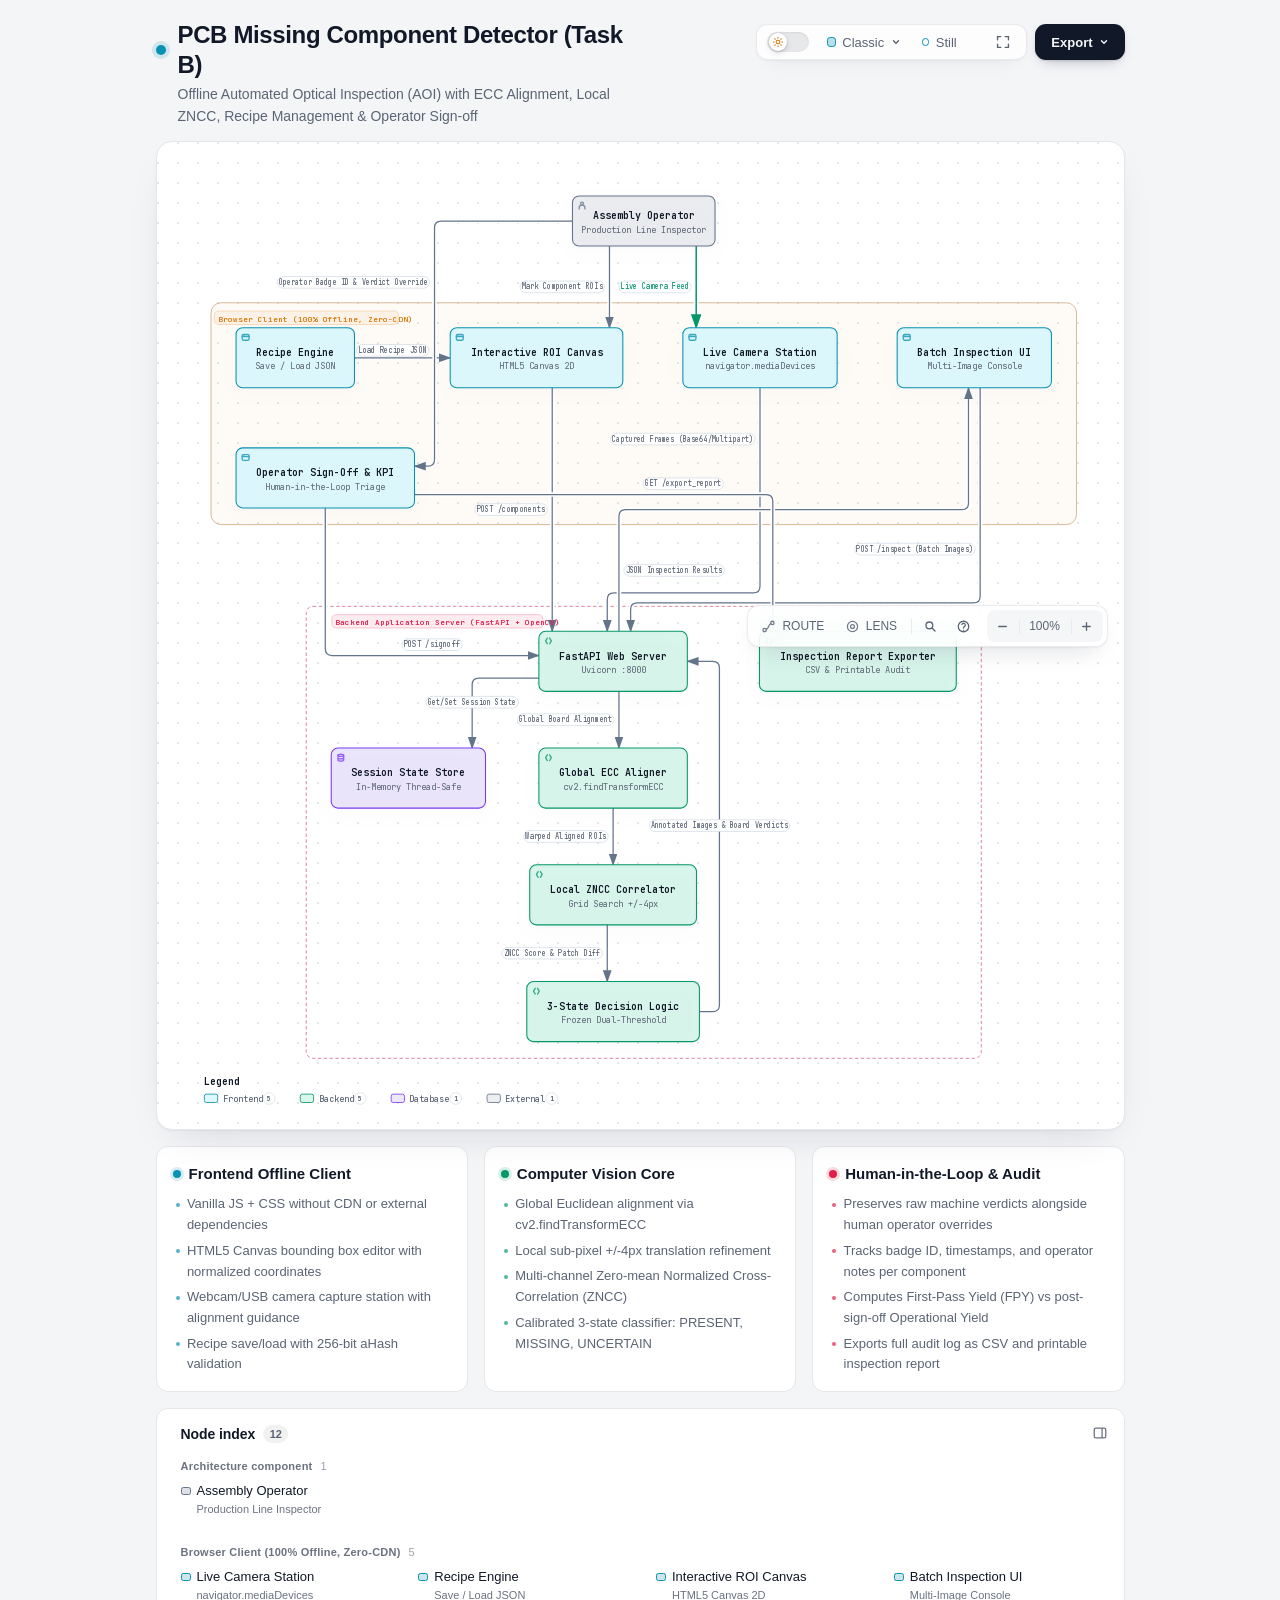
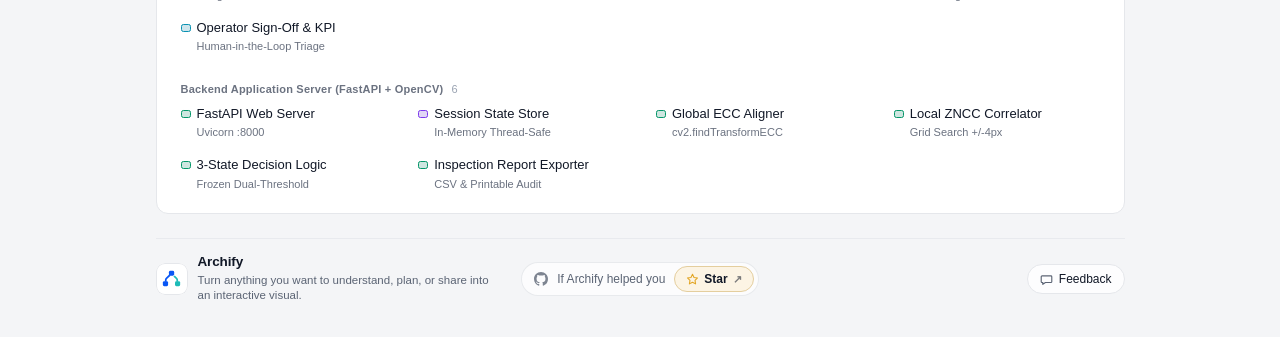
==== docs/architecture.html @ 3dc0eaa3 "docs: add Archify architecture diagram, requirements lock, and comprehensive README" ====
<!DOCTYPE html>
<html lang="en" data-theme="dark" data-preset="classic">
<head>
  <meta charset="UTF-8">
  <meta name="viewport" content="width=device-width, initial-scale=1.0">
  <meta name="color-scheme" content="dark light">
  <meta name="generator" content="archify 3.3.0">
  <meta name="archify-reader-contract" content="declared-wide-v1">
  <title>PCB Missing Component Detector (Task B) Diagram</title>
  <script>
    // Resolve the theme before first paint so light-preference users don't
    // see a dark flash. The toolbar script below re-applies with UI state.
    (function () {
      try {
        var theme = null;
        try {
          var param = new URLSearchParams(window.location.search).get('theme');
          if (param === 'light' || param === 'dark') theme = param;
          if (new URLSearchParams(window.location.search).get('embed') === '1') {
            document.documentElement.setAttribute('data-embed', 'true');
          }
          if (new URLSearchParams(window.location.search).get('present') === '1') {
            document.documentElement.setAttribute('data-present', 'true');
          }
        } catch (_) {}
        if (!theme) {
          try { theme = localStorage.getItem('archify-theme'); } catch (_) {}
        }
        if (theme !== 'light' && theme !== 'dark') {
          theme = window.matchMedia('(prefers-color-scheme: light)').matches ? 'light' : 'dark';
        }
        document.documentElement.setAttribute('data-theme', theme);
      } catch (_) {}
    })();
  </script>
  <style id="archify-fonts">
/*
JetBrains Mono variable WOFF2 subsets from Google Fonts service revision v24.
These fixed bytes are shared by the viewer and its SVG/raster exports.
No local() source: an installed copy must not override the bundled font.
Uncovered characters (including CJK) still use the system fallback stack.
Upstream: https://github.com/JetBrains/JetBrainsMono

cyrillic-ext    1664 bytes  sha256 9343de2ca5d9549f792e7962375af8efb0f320c7643bfd36c884b5a30e5c396f
cyrillic        8892 bytes  sha256 4995a9a43ac659ec32fcd8b463755cd6a07b31a6e6b3894a6a153b661cf490e2
greek           6800 bytes  sha256 49c3da6c9a2b279b0f1f860f5cfb1f5dc38d88a5c7be9c9b1837bbc4e3db6111
vietnamese      5872 bytes  sha256 d44eb1936043a56038eb02dd70b243f379bef65783f94ec12f277550720411f1
latin-ext      11596 bytes  sha256 9c38cb2d0d2d93c1ee6e21fa78db76f13ea7e15e15cc64214c7ca89b6aaa35c4
latin          31340 bytes  sha256 2c32b9b3ee358c119e210f6f5195f9bd34894d78a785ff2e95d60e718e400af4

Copyright 2020 The JetBrains Mono Project Authors (https://github.com/JetBrains/JetBrainsMono)

This Font Software is licensed under the SIL Open Font License, Version 1.1.
This license is copied below, and is also available with a FAQ at:
https://openfontlicense.org


-----------------------------------------------------------
SIL OPEN FONT LICENSE Version 1.1 - 26 February 2007
-----------------------------------------------------------

PREAMBLE
The goals of the Open Font License (OFL) are to stimulate worldwide
development of collaborative font projects, to support the font creation
efforts of academic and linguistic communities, and to provide a free and
open framework in which fonts may be shared and improved in partnership
with others.

The OFL allows the licensed fonts to be used, studied, modified and
redistributed freely as long as they are not sold by themselves. The
fonts, including any derivative works, can be bundled, embedded,
redistributed and/or sold with any software provided that any reserved
names are not used by derivative works. The fonts and derivatives,
however, cannot be released under any other type of license. The
requirement for fonts to remain under this license does not apply
to any document created using the fonts or their derivatives.

DEFINITIONS
"Font Software" refers to the set of files released by the Copyright
Holder(s) under this license and clearly marked as such. This may
include source files, build scripts and documentation.

"Reserved Font Name" refers to any names specified as such after the
copyright statement(s).

"Original Version" refers to the collection of Font Software components as
distributed by the Copyright Holder(s).

"Modified Version" refers to any derivative made by adding to, deleting,
or substituting -- in part or in whole -- any of the components of the
Original Version, by changing formats or by porting the Font Software to a
new environment.

"Author" refers to any designer, engineer, programmer, technical
writer or other person who contributed to the Font Software.

PERMISSION & CONDITIONS
Permission is hereby granted, free of charge, to any person obtaining
a copy of the Font Software, to use, study, copy, merge, embed, modify,
redistribute, and sell modified and unmodified copies of the Font
Software, subject to the following conditions:

1) Neither the Font Software nor any of its individual components,
in Original or Modified Versions, may be sold by itself.

2) Original or Modified Versions of the Font Software may be bundled,
redistributed and/or sold with any software, provided that each copy
contains the above copyright notice and this license. These can be
included either as stand-alone text files, human-readable headers or
in the appropriate machine-readable metadata fields within text or
binary files as long as those fields can be easily viewed by the user.

3) No Modified Version of the Font Software may use the Reserved Font
Name(s) unless explicit written permission is granted by the corresponding
Copyright Holder. This restriction only applies to the primary font name as
presented to the users.

4) The name(s) of the Copyright Holder(s) or the Author(s) of the Font
Software shall not be used to promote, endorse or advertise any
Modified Version, except to acknowledge the contribution(s) of the
Copyright Holder(s) and the Author(s) or with their explicit written
permission.

5) The Font Software, modified or unmodified, in part or in whole,
must be distributed entirely under this license, and must not be
distributed under any other license. The requirement for fonts to
remain under this license does not apply to any document created
using the Font Software.

TERMINATION
This license becomes null and void if any of the above conditions are
not met.

DISCLAIMER
THE FONT SOFTWARE IS PROVIDED "AS IS", WITHOUT WARRANTY OF ANY KIND,
EXPRESS OR IMPLIED, INCLUDING BUT NOT LIMITED TO ANY WARRANTIES OF
MERCHANTABILITY, FITNESS FOR A PARTICULAR PURPOSE AND NONINFRINGEMENT
OF COPYRIGHT, PATENT, TRADEMARK, OR OTHER RIGHT. IN NO EVENT SHALL THE
COPYRIGHT HOLDER BE LIABLE FOR ANY CLAIM, DAMAGES OR OTHER LIABILITY,
INCLUDING ANY GENERAL, SPECIAL, INDIRECT, INCIDENTAL, OR CONSEQUENTIAL
DAMAGES, WHETHER IN AN ACTION OF CONTRACT, TORT OR OTHERWISE, ARISING
FROM, OUT OF THE USE OR INABILITY TO USE THE FONT SOFTWARE OR FROM
OTHER DEALINGS IN THE FONT SOFTWARE.
*/
    /* cyrillic-ext */
    @font-face { font-family: 'JetBrains Mono'; font-style: normal; font-weight: 400 800; font-display: swap;
      src: url([data-uri]) format('woff2');
      unicode-range: U+0460-052F, U+1C80-1C8A, U+20B4, U+2DE0-2DFF, U+A640-A69F, U+FE2E-FE2F; }
    /* cyrillic */
    @font-face { font-family: 'JetBrains Mono'; font-style: normal; font-weight: 400 800; font-display: swap;
      src: url([data-uri]) format('woff2');
      unicode-range: U+0301, U+0400-045F, U+0490-0491, U+04B0-04B1, U+2116; }
    /* greek */
    @font-face { font-family: 'JetBrains Mono'; font-style: normal; font-weight: 400 800; font-display: swap;
      src: url([data-uri]) format('woff2');
      unicode-range: U+0370-0377, U+037A-037F, U+0384-038A, U+038C, U+038E-03A1, U+03A3-03FF; }
    /* vietnamese */
    @font-face { font-family: 'JetBrains Mono'; font-style: normal; font-weight: 400 800; font-display: swap;
      src: url([data-uri]) format('woff2');
      unicode-range: U+0102-0103, U+0110-0111, U+0128-0129, U+0168-0169, U+01A0-01A1, U+01AF-01B0, U+0300-0301, U+0303-0304, U+0308-0309, U+0323, U+0329, U+1EA0-1EF9, U+20AB; }
    /* latin-ext */
    @font-face { font-family: 'JetBrains Mono'; font-style: normal; font-weight: 400 800; font-display: swap;
      src: url([data-uri]) format('woff2');
      unicode-range: U+0100-02BA, U+02BD-02C5, U+02C7-02CC, U+02CE-02D7, U+02DD-02FF, U+0304, U+0308, U+0329, U+1D00-1DBF, U+1E00-1E9F, U+1EF2-1EFF, U+2020, U+20A0-20AB, U+20AD-20C0, U+2113, U+2C60-2C7F, U+A720-A7FF; }
    /* latin */
    @font-face { font-family: 'JetBrains Mono'; font-style: normal; font-weight: 400 800; font-display: swap;
      src: url([data-uri]) format('woff2');
      unicode-range: U+0000-00FF, U+0131, U+0152-0153, U+02BB-02BC, U+02C6, U+02DA, U+02DC, U+0304, U+0308, U+0329, U+2000-206F, U+20AC, U+2122, U+2191, U+2193, U+2212, U+2215, U+FEFF, U+FFFD; }
  </style>
  <style>
    /* ==========================================================
       THEME VARIABLES — switch by toggling [data-theme] on <html>
       ========================================================== */
    :root,
    [data-theme="dark"] {
      /* Native browser UI (scrollbars, form controls, popups) follows the
         chosen theme instead of the OS preference. */
      color-scheme: dark;
      --bg: #020617;
      --grid: #1e293b;
      --canvas-dot: rgba(148, 163, 184, 0.16);
      --text: #ffffff;
      --text-muted: #94a3b8;
      --text-dim: #475569;
      /* UI chrome and menu hints need more contrast than SVG .t-dim accents */
      --text-faint: #7d8da1;

      --panel: rgba(15, 23, 42, 0.5);
      --panel-border: #1e293b;
      --lane-fill: rgba(15, 23, 42, 0.22);
      --lane-stroke: #334155;

      --arrow: #94a3b8;
      --arrow-emphasis: #34d399;
      --edge-label: var(--arrow);

      /* Opaque mask color used behind semi-transparent component fills
         so the arrows drawn underneath are properly hidden. */
      --mask: #0f172a;

      --frontend-fill:    rgba(8, 51, 68, 0.4);
      --frontend-stroke:  #22d3ee;
      --backend-fill:     rgba(6, 78, 59, 0.4);
      --backend-stroke:   #34d399;
      --database-fill:    rgba(76, 29, 149, 0.4);
      --database-stroke:  #a78bfa;
      --cloud-fill:       rgba(120, 53, 15, 0.3);
      --cloud-stroke:     #fbbf24;
      --security-fill:    rgba(136, 19, 55, 0.4);
      --security-stroke:  #fb7185;
      --messagebus-fill:  rgba(251, 146, 60, 0.3);
      --messagebus-stroke:#fb923c;
      --external-fill:    rgba(30, 41, 59, 0.5);
      --external-stroke:  #94a3b8;

      --toolbar-bg:       rgba(15, 23, 42, 0.8);
      --toolbar-border:   #334155;
      --toolbar-text:     #e2e8f0;
      --toolbar-hover:    rgba(15, 23, 42, 0.95);
      --toolbar-menu-bg:  #0f172a;
    }

    [data-theme="light"] {
      color-scheme: light;
      --bg: #f4f5f7;
      --grid: #e9edf2;
      --canvas-dot: #e2e7ec;
      --text: #111827;
      --text-muted: #5b6474;
      --text-dim: #9aa3b2;
      --text-faint: #6b7280;

      --panel: #ffffff;
      --panel-border: #e5e7eb;
      --lane-fill: rgba(248, 250, 252, 0.65);
      --lane-stroke: #cbd5e1;

      --arrow: #64748b;
      --arrow-emphasis: #059669;
      --edge-label: var(--text-muted);

      --mask: #ffffff;

      --frontend-fill: rgba(34, 211, 238, 0.15);
      --frontend-stroke: #0891b2;
      /* #1040: darker accent for small bold reader text; the diagram stroke above is untouched. */
      --reader-accent: #077f9c;
      --backend-fill: rgba(52, 211, 153, 0.18);
      --backend-stroke: #059669;
      --database-fill: rgba(167, 139, 250, 0.2);
      --database-stroke: #7c3aed;
      --cloud-fill: rgba(251, 191, 36, 0.18);
      --cloud-stroke: #d97706;
      --security-fill: rgba(251, 113, 133, 0.15);
      --security-stroke: #e11d48;
      --messagebus-fill: rgba(251, 146, 60, 0.15);
      --messagebus-stroke: #ea580c;
      --external-fill: rgba(148, 163, 184, 0.18);
      --external-stroke: #64748b;

      --toolbar-bg:       rgba(255, 255, 255, 0.92);
      --toolbar-border:   #cbd5e1;
      --toolbar-text:     #334155;
      --toolbar-hover:    #ffffff;
      --toolbar-menu-bg:  #ffffff;
    }

    /* ==========================================================
       SIGNAL FLOW — an opt-in, motion-forward visual preset.
       The variables also target a standalone exported SVG, whose
       root carries data-preset and data-theme directly.
       ========================================================== */
    [data-preset="signal-flow"][data-theme="dark"] {
      --bg: #030711;
      --grid: #15233a;
      --panel: rgba(6, 14, 28, 0.78);
      --panel-border: #1d3350;
      --lane-fill: rgba(9, 22, 40, 0.5);
      --lane-stroke: #2c4564;
      --text: #f5fbff;
      --text-muted: #9eb0c7;
      --text-dim: #52667f;
      --text-faint: #7890ad;
      --mask: #07101e;
      --frontend-fill: rgba(6, 182, 212, 0.14);
      --frontend-stroke: #67e8f9;
      --backend-fill: rgba(16, 185, 129, 0.14);
      --backend-stroke: #5eead4;
      --database-fill: rgba(139, 92, 246, 0.16);
      --database-stroke: #c4b5fd;
      --cloud-fill: rgba(245, 158, 11, 0.13);
      --cloud-stroke: #fcd34d;
      --security-fill: rgba(244, 63, 94, 0.13);
      --security-stroke: #fda4af;
      --messagebus-fill: rgba(249, 115, 22, 0.13);
      --messagebus-stroke: #fdba74;
      --external-fill: rgba(71, 85, 105, 0.24);
      --external-stroke: #a5b4c7;
      --arrow: #7890ad;
      --arrow-emphasis: #2dd4bf;
      --edge-label: var(--arrow);
      --toolbar-bg: rgba(7, 16, 30, 0.86);
      --toolbar-border: #29415f;
      --toolbar-menu-bg: #07101e;
    }

    [data-preset="signal-flow"][data-theme="light"] {
      --bg: #f4f9fc;
      --grid: #d4e5ee;
      --panel: rgba(255, 255, 255, 0.82);
      --panel-border: #bfd5e2;
      --lane-fill: rgba(232, 243, 248, 0.62);
      --lane-stroke: #a9c5d5;
      --text: #102638;
      --text-muted: #587287;
      --text-dim: #8aa2b4;
      --text-faint: #5d778a; /* #1040: was #668397 at 3.99:1 on reader surfaces */
      --mask: #ffffff;
      --frontend-fill: rgba(6, 182, 212, 0.09);
      --frontend-stroke: #0789a1;
      /* #1040: darker accent for small bold reader text; the diagram stroke above is untouched. */
      --reader-accent: #067e95;
      --backend-fill: rgba(5, 150, 105, 0.09);
      --backend-stroke: #087f69;
      --database-fill: rgba(124, 58, 237, 0.09);
      --database-stroke: #7254c7;
      --cloud-fill: rgba(217, 119, 6, 0.08);
      --cloud-stroke: #b9670b;
      --security-fill: rgba(225, 29, 72, 0.08);
      --security-stroke: #c53a59;
      --messagebus-fill: rgba(234, 88, 12, 0.08);
      --messagebus-stroke: #c65f27;
      --external-fill: rgba(100, 116, 139, 0.1);
      --external-stroke: #607a8c;
      --arrow: #7b97aa;
      --arrow-emphasis: #0d9488;
      --edge-label: var(--text-muted);
    }

    /* ==========================================================
       BLUEPRINT — a review-first drafting preset for deployment,
       infrastructure, and technical design documentation. It keeps
       the same semantic palette and geometry while trading glow for
       precise grid contrast, squared materials, and drafting marks.
       ========================================================== */
    [data-preset="blueprint"][data-theme="dark"] {
      --bg: #06131f;
      --grid: #17425a;
      --panel: rgba(7, 27, 43, 0.9);
      --panel-border: #27627f;
      --lane-fill: rgba(10, 43, 66, 0.36);
      --lane-stroke: #34799a;
      --text: #e3f6ff;
      --text-muted: #91b8ca;
      --text-dim: #557e92;
      --text-faint: #739caf;
      --mask: #0a2031;
      --frontend-fill: rgba(26, 157, 193, 0.14);
      --frontend-stroke: #66d9ef;
      --backend-fill: rgba(31, 155, 124, 0.13);
      --backend-stroke: #69dfbd;
      --database-fill: rgba(120, 105, 196, 0.14);
      --database-stroke: #b4a8ff;
      --cloud-fill: rgba(197, 145, 43, 0.13);
      --cloud-stroke: #ffd166;
      --security-fill: rgba(199, 76, 104, 0.13);
      --security-stroke: #ff8da1;
      --messagebus-fill: rgba(207, 112, 49, 0.13);
      --messagebus-stroke: #ffad66;
      --external-fill: rgba(84, 119, 139, 0.18);
      --external-stroke: #a7cad9;
      --arrow: #78a3b7;
      --arrow-emphasis: #64dfc1;
      --edge-label: var(--arrow);
      --toolbar-bg: rgba(7, 28, 45, 0.92);
      --toolbar-border: #34799a;
      --toolbar-text: #d8f3ff;
      --toolbar-hover: rgba(18, 58, 83, 0.95);
      --toolbar-menu-bg: #0a2031;
    }

    [data-preset="blueprint"][data-theme="light"] {
      --bg: #edf7fa;
      --grid: #b5d5e1;
      --panel: rgba(249, 253, 255, 0.94);
      --panel-border: #78aabd;
      --lane-fill: rgba(210, 232, 240, 0.42);
      --lane-stroke: #83b2c4;
      --text: #123344;
      --text-muted: #4e7486;
      --text-dim: #86a6b4;
      --text-faint: #577786; /* #1040: was #668c9d at 3.54:1 on reader surfaces */
      --mask: #f9fdff;
      --frontend-fill: rgba(8, 145, 178, 0.08);
      --frontend-stroke: #087f9c;
      --backend-fill: rgba(5, 128, 101, 0.08);
      --backend-stroke: #08755f;
      --database-fill: rgba(100, 75, 180, 0.08);
      --database-stroke: #6757a8;
      --cloud-fill: rgba(181, 120, 15, 0.08);
      --cloud-stroke: #a86609;
      --security-fill: rgba(190, 48, 80, 0.07);
      --security-stroke: #b32f50;
      --messagebus-fill: rgba(196, 81, 22, 0.07);
      --messagebus-stroke: #b65120;
      --external-fill: rgba(79, 112, 128, 0.08);
      --external-stroke: #506f7e;
      --arrow: #6d93a5;
      --arrow-emphasis: #087f69;
      --edge-label: var(--text-muted);
      --toolbar-bg: rgba(247, 252, 254, 0.94);
      --toolbar-border: #8ab5c5;
      --toolbar-text: #294f61;
      --toolbar-hover: #ffffff;
      --toolbar-menu-bg: #f9fdff;
    }

    /* ==========================================================
       EDITORIAL — a warm, publication-minded preset for design
       reviews, launch notes, and documentation. The diagram keeps
       the same semantic palette and exact geometry, but trades
       software chrome for paper, ink, ruled structure, and one
       restrained vermilion accent.
       ========================================================== */
    [data-preset="editorial"][data-theme="dark"] {
      --bg: #181611;
      --grid: #39342a;
      --panel: rgba(35, 31, 24, 0.96);
      --panel-border: #625a4a;
      --lane-fill: rgba(52, 46, 35, 0.46);
      --lane-stroke: #726957;
      --text: #f4eddf;
      --text-muted: #b9ae9b;
      --text-dim: #776e60;
      --text-faint: #9d917e;
      --mask: #231f18;
      --frontend-fill: rgba(43, 133, 142, 0.16);
      --frontend-stroke: #7fc6c7;
      --backend-fill: rgba(63, 132, 92, 0.16);
      --backend-stroke: #8fc29e;
      --database-fill: rgba(117, 91, 141, 0.17);
      --database-stroke: #c0a4d0;
      --cloud-fill: rgba(170, 119, 49, 0.16);
      --cloud-stroke: #d8ad68;
      --security-fill: rgba(157, 69, 65, 0.17);
      --security-stroke: #df9085;
      --messagebus-fill: rgba(174, 79, 42, 0.16);
      --messagebus-stroke: #df946f;
      --external-fill: rgba(126, 115, 96, 0.18);
      --external-stroke: #b8ad99;
      --arrow: #948978;
      --arrow-emphasis: #dd6b3d;
      --edge-label: var(--arrow);
      --toolbar-bg: rgba(35, 31, 24, 0.92);
      --toolbar-border: #625a4a;
      --toolbar-text: #eee5d5;
      --toolbar-hover: #302a20;
      --toolbar-menu-bg: #231f18;
    }

    [data-preset="editorial"][data-theme="light"] {
      --bg: #f2eee5;
      --grid: #d8d0c2;
      --panel: rgba(251, 248, 241, 0.97);
      --panel-border: #c4b9a6;
      --lane-fill: rgba(229, 221, 207, 0.42);
      --lane-stroke: #b8aa94;
      --text: #242018;
      --text-muted: #6f6658;
      --text-dim: #a09788;
      --text-faint: #796f60; /* #1040: was #817767 at 4.15:1 on reader surfaces */
      --mask: #fbf8f1;
      --frontend-fill: rgba(31, 117, 126, 0.09);
      --frontend-stroke: #287e84;
      /* #1040: darker accent for small bold reader text; the diagram stroke above is untouched. */
      --reader-accent: #267a80;
      --backend-fill: rgba(42, 119, 75, 0.09);
      --backend-stroke: #397b53;
      --database-fill: rgba(105, 75, 130, 0.09);
      --database-stroke: #765d86;
      --cloud-fill: rgba(157, 103, 31, 0.1);
      --cloud-stroke: #9a671f;
      --security-fill: rgba(153, 58, 52, 0.09);
      --security-stroke: #9e463f;
      --messagebus-fill: rgba(182, 70, 27, 0.09);
      --messagebus-stroke: #ad4b25;
      --external-fill: rgba(101, 91, 75, 0.09);
      --external-stroke: #746b5e;
      --arrow: #8a806f;
      --arrow-emphasis: #bb4c23;
      --edge-label: var(--text-muted);
      --toolbar-bg: rgba(251, 248, 241, 0.94);
      --toolbar-border: #c4b9a6;
      --toolbar-text: #40392f;
      --toolbar-hover: #fffdf8;
      --toolbar-menu-bg: #fbf8f1;
    }

    * { margin: 0; padding: 0; box-sizing: border-box; }

    body {
      --archify-page-top: 2rem;
      font-family: -apple-system, BlinkMacSystemFont, 'Segoe UI', 'PingFang SC', 'Hiragino Sans GB', 'Microsoft YaHei', 'Noto Sans CJK SC', 'Noto Sans', Roboto, 'Helvetica Neue', Arial, sans-serif;
      -webkit-font-smoothing: antialiased;
      background: var(--bg);
      min-height: 100vh;
      padding: var(--archify-page-top) 2rem 2rem;
      color: var(--text);
      /* Theme surfaces change together; animating the page background leaves it
         visibly out of sync with the SVG and panel for the first 200ms. */
    }

    html[data-preset="signal-flow"] body {
      background-image:
        radial-gradient(circle at 18% -8%, rgba(34, 211, 238, 0.14), transparent 34rem),
        radial-gradient(circle at 92% 18%, rgba(139, 92, 246, 0.12), transparent 30rem);
      background-attachment: fixed;
    }
    html[data-preset="signal-flow"][data-theme="light"] body {
      background-image:
        radial-gradient(circle at 18% -8%, rgba(6, 182, 212, 0.12), transparent 34rem),
        radial-gradient(circle at 92% 18%, rgba(139, 92, 246, 0.08), transparent 30rem);
    }
    html[data-preset="blueprint"] body {
      background-image:
        linear-gradient(var(--grid) 1px, transparent 1px),
        linear-gradient(90deg, var(--grid) 1px, transparent 1px);
      background-size: 32px 32px;
      background-position: -1px -1px;
      background-attachment: fixed;
    }
    html[data-preset="editorial"] body {
      background-image:
        linear-gradient(90deg, transparent 0, transparent 5.4rem, color-mix(in srgb, var(--security-stroke) 18%, transparent) 5.4rem, color-mix(in srgb, var(--security-stroke) 18%, transparent) calc(5.4rem + 1px), transparent calc(5.4rem + 1px)),
        repeating-linear-gradient(0deg, transparent 0, transparent 31px, color-mix(in srgb, var(--grid) 36%, transparent) 31px, color-mix(in srgb, var(--grid) 36%, transparent) 32px);
      background-attachment: fixed;
    }

    /* Gallery/embed mode keeps the generated artifact as the source of truth
       while presenting only its diagram surface inside a proof card. */
    html[data-embed="true"] body {
      min-height: 0;
      padding: 0;
      overflow: hidden;
      background: var(--bg);
      background-image: none;
    }
    html[data-embed="true"] .toolbar,
    html[data-embed="true"] .header,
    html[data-embed="true"] .cards,
    html[data-embed="true"] .diagram-nav,
    html[data-embed="true"] .overview-map,
    html[data-embed="true"] .focus-chip,
    html[data-embed="true"] .route-probe,
    html[data-embed="true"] .semantic-lens,
    html[data-embed="true"] .diagram-guide,
    html[data-embed="true"] .node-finder,
    html[data-embed="true"] .node-outline { display: none !important; }
    html[data-embed="true"] .container { max-width: none; }
    html[data-embed="true"] .diagram-container {
      padding: 0.5rem;
      border: 0;
      border-radius: 0;
      box-shadow: none;
    }
    html[data-embed="true"] .diagram-container svg { min-width: 0; }

    /* Presentation Stage is a viewer-only layer: it gives the live diagram
       the viewport while keeping guided views, theme, focus, and exports real.
       Embed mode wins when both query parameters are present. */
    html[data-present="true"]:not([data-embed="true"]) body {
      --archify-page-top: 1rem;
      height: 100dvh;
      min-height: 0;
      padding: 1rem;
      overflow: hidden;
    }
    html[data-present="true"]:not([data-embed="true"]) .container {
      display: flex;
      flex-direction: column;
      gap: 0.75rem;
      width: 100%;
      max-width: none;
      height: calc(100dvh - 2rem);
    }
    html[data-present="true"]:not([data-embed="true"]) .header {
      flex: none;
      min-width: 0;
      margin: 0;
      padding-right: 23rem;
    }
    html[data-present="true"]:not([data-embed="true"]) .header-row { margin-bottom: 0.25rem; }
    html[data-present="true"]:not([data-embed="true"]) .subtitle {
      overflow: hidden;
      text-overflow: ellipsis;
      white-space: nowrap;
    }

    html[data-present="true"]:not([data-embed="true"]) .diagram-container {
      display: flex;
      flex: 1 1 auto;
      align-items: center;
      justify-content: center;
      min-height: 0;
      padding: 0.75rem;
      padding-bottom: calc(0.75rem + var(--archify-nav-reserve));
    }
    html[data-present="true"]:not([data-embed="true"]) .diagram-container > svg {
      flex: 1 1 auto;
      height: 100%;
      min-height: 0;
      width: 100%;
      min-width: 0;
    }
    html[data-present="true"]:not([data-embed="true"]) .cards { display: none; }
    html[data-present="true"]:not([data-embed="true"]) #btn-present {
      border-color: var(--frontend-stroke);
      color: var(--frontend-stroke);
    }

    /* The reader owns only the outer scale. Compact automatic sequences fit at
       their authored text size or larger. Long sequences and waterfall rows
       favor reading width and page scroll; other diagrams keep height fitting.
       Small automatic canvases retain a modest scale inside a usable shell.
       Every strategy preserves the authored SVG/viewBox and semantic geometry. */
    .container {
      width: 100%;
      max-width: var(--archify-reader-width, 1440px);
      margin: 0 auto;
    }
    html[data-reader-area="true"] .diagram-container {
      min-height: var(--archify-diagram-min-height);
      display: flex;
      align-items: center;
    }
    html[data-reader-area="true"] .diagram-container > svg { flex-shrink: 0; }
    /* The original SVG legend can use the outer corner while the capped or fitted
       diagram stays centered. The container still clips all outer paint. */
    .diagram-container:has([data-reader-legend-corner]) > svg { overflow: visible; }
    .diagram-container [data-reader-legend-corner] {
      transform-origin: 0 0;
      transform-box: view-box;
      transform: var(--archify-reader-legend-transform);
    }
    html[data-reader-narrow="true"]:not([data-present="true"]) .diagram-container > svg {
      min-width: 0;
      max-width: var(--archify-diagram-max-width);
      margin-inline: auto;
    }
    @media (min-width: 768px) and (max-height: 920px) {
      .header { margin-bottom: 1rem; }
      .diagram-container { padding: 1rem; }
      .cards { margin-top: 1rem; }
      .card { padding: 1rem; }
    }

    .header { margin-bottom: 1.5rem; padding-right: 29.5rem; }

    html[data-preset="signal-flow"] .header,
    html[data-preset="blueprint"] .header,
    html[data-preset="editorial"] .header { padding-right: 29.5rem; }

    .header-row {
      display: flex;
      align-items: center;
      gap: 0.75rem;
      min-height: 2.75rem;
      margin-bottom: 0.25rem;
    }

    .pulse-dot {
      flex: none;
      width: 10px;
      height: 10px;
      background: var(--frontend-stroke);
      border-radius: 50%;
      box-shadow: 0 0 0 4px color-mix(in srgb, var(--frontend-stroke) 16%, transparent);
      animation: none;
    }

    html[data-motion-capable="true"] .pulse-dot { animation: pulse 2s infinite; }

    @keyframes pulse {
      0%, 100% { opacity: 1; }
      50% { opacity: 0.5; }
    }

    h1 {
      font-size: 1.5rem;
      font-weight: 650;
      line-height: 1.25;
      letter-spacing: -0.015em;
    }

    .subtitle {
      color: var(--text-muted);
      font-size: 0.875rem;
      line-height: 1.55;
      margin-left: 1.375rem;
    }

    html[data-preset="signal-flow"] .header-row::after {
      content: attr(data-preset-badge-signal-flow);
      flex: none;
      margin-left: 0.25rem;
      color: var(--frontend-stroke);
      border: 1px solid var(--frontend-stroke);
      border-radius: 999px;
      padding: 0.28rem 0.6rem;
      font-size: 0.625rem;
      letter-spacing: 0.12em;
      opacity: 0.82;
      box-shadow: 0 0 20px rgba(34, 211, 238, 0.12);
      white-space: nowrap;
    }

    html[data-preset="blueprint"] .pulse-dot {
      width: 10px;
      height: 10px;
      border: 1px solid var(--frontend-stroke);
      border-radius: 1px;
      background: transparent;
      box-shadow: inset 0 0 0 2px var(--bg);
      transform: rotate(45deg);
      animation: none;
    }
    html[data-preset="blueprint"] .header-row::after {
      content: attr(data-preset-badge-blueprint);
      flex: none;
      margin-left: 0.25rem;
      padding: 0.28rem 0.55rem;
      border-top: 1px solid var(--frontend-stroke);
      border-bottom: 1px solid var(--frontend-stroke);
      color: var(--frontend-stroke);
      font-size: 0.5625rem;
      font-weight: 700;
      letter-spacing: 0.14em;
      white-space: nowrap;
    }

    html[data-preset="editorial"] h1,
    html[data-preset="editorial"] .card h3 {
      font-family: Georgia, 'Times New Roman', 'Songti SC', STSong, serif;
      letter-spacing: -0.02em;
    }
    html[data-preset="editorial"] h1 { font-size: 1.72rem; font-weight: 600; }
    html[data-preset="editorial"] .pulse-dot {
      width: 9px;
      height: 9px;
      border: 1px solid var(--arrow-emphasis);
      border-radius: 0;
      background: var(--arrow-emphasis);
      box-shadow: 0 0 0 3px color-mix(in srgb, var(--arrow-emphasis) 14%, transparent);
      transform: rotate(45deg);
      animation: none;
    }
    html[data-preset="editorial"] .header-row::after {
      content: attr(data-preset-badge-editorial);
      flex: none;
      margin-left: 0.25rem;
      padding: 0.32rem 0 0.24rem;
      border-bottom: 2px solid var(--arrow-emphasis);
      color: var(--arrow-emphasis);
      font-family: Georgia, 'Times New Roman', serif;
      font-size: 0.625rem;
      font-style: italic;
      font-weight: 600;
      letter-spacing: 0.08em;
      white-space: nowrap;
    }

    .diagram-container {
      --archify-nav-reserve: 0px;
      background: var(--panel);
      border-radius: 1rem;
      border: 1px solid var(--panel-border);
      box-shadow: 0 1px 2px rgba(15, 23, 42, 0.04), 0 16px 40px -20px rgba(15, 23, 42, 0.18);
      padding: 1.5rem;
      padding-bottom: calc(1.5rem + var(--archify-nav-reserve));
      overflow: hidden;
      position: relative;
    }

    html[data-preset="signal-flow"] .diagram-container {
      position: relative;
      overflow: hidden;
      background: linear-gradient(180deg, rgba(8, 20, 38, 0.82), rgba(3, 8, 18, 0.94));
      box-shadow: inset 0 1px 0 rgba(255, 255, 255, 0.04), 0 28px 80px rgba(0, 0, 0, 0.34);
    }
    html[data-preset="signal-flow"][data-theme="light"] .diagram-container {
      background: linear-gradient(180deg, rgba(255, 255, 255, 0.9), rgba(237, 246, 250, 0.94));
      box-shadow: inset 0 1px 0 rgba(255, 255, 255, 0.72), 0 24px 60px rgba(45, 78, 99, 0.12);
    }
    html[data-preset="blueprint"] .diagram-container {
      border-color: var(--panel-border);
      border-radius: 0.35rem;
      background: var(--panel);
      box-shadow:
        inset 0 0 0 1px color-mix(in srgb, var(--panel-border) 34%, transparent),
        0 18px 48px rgba(0, 0, 0, 0.16);
    }
    html[data-preset="blueprint"] .diagram-container::after {
      content: "";
      position: absolute;
      z-index: 10;
      inset: 0.7rem;
      pointer-events: none;
      background:
        linear-gradient(var(--frontend-stroke), var(--frontend-stroke)) left top / 1.35rem 1px no-repeat,
        linear-gradient(var(--frontend-stroke), var(--frontend-stroke)) left top / 1px 1.35rem no-repeat,
        linear-gradient(var(--frontend-stroke), var(--frontend-stroke)) right top / 1.35rem 1px no-repeat,
        linear-gradient(var(--frontend-stroke), var(--frontend-stroke)) right top / 1px 1.35rem no-repeat,
        linear-gradient(var(--frontend-stroke), var(--frontend-stroke)) left bottom / 1.35rem 1px no-repeat,
        linear-gradient(var(--frontend-stroke), var(--frontend-stroke)) left bottom / 1px 1.35rem no-repeat,
        linear-gradient(var(--frontend-stroke), var(--frontend-stroke)) right bottom / 1.35rem 1px no-repeat,
        linear-gradient(var(--frontend-stroke), var(--frontend-stroke)) right bottom / 1px 1.35rem no-repeat;
      opacity: 0.58;
    }
    html[data-preset="editorial"] .diagram-container {
      overflow: hidden;
      border-color: var(--panel-border);
      border-radius: 0.38rem;
      background:
        linear-gradient(90deg, color-mix(in srgb, var(--security-fill) 58%, transparent), transparent 12%),
        var(--panel);
      box-shadow:
        0 1px 0 color-mix(in srgb, var(--text) 6%, transparent),
        0 18px 48px color-mix(in srgb, #000 19%, transparent);
    }
    html[data-preset="editorial"] .diagram-container::after {
      position: absolute;
      z-index: 10;
      top: 0.72rem;
      right: 1.25rem;
      padding: 0.2rem 0.52rem;
      border: 1px solid var(--panel-border);
      background: var(--panel);
      color: var(--arrow-emphasis);
      content: attr(data-preset-badge-editorial-plate);
      font-family: Georgia, 'Times New Roman', serif;
      font-size: 0.52rem;
      font-style: italic;
      font-weight: 600;
      letter-spacing: 0.09em;
      pointer-events: none;
    }
    html[data-embed="true"][data-preset="editorial"] .diagram-container::after { display: none; }
    /* A Viewer an explainer page opens keeps its tools and the preset's look; the page names the
       diagram, so the standalone badges stay off, as the embedded plate does. */
    html[data-hosted="explainer"][data-preset] .header-row::after,
    html[data-hosted="explainer"][data-preset="editorial"] .diagram-container::after { display: none; }
    html[data-motion-capable="true"][data-preset="signal-flow"][data-ambient-entry="running"] .diagram-container::before {
      content: "";
      position: absolute;
      inset: 0;
      pointer-events: none;
      background: linear-gradient(115deg, transparent 28%, rgba(103, 232, 249, 0.035) 48%, transparent 68%);
      transform: translateX(-70%);
      animation: archify-signal-scan 4.8s ease-in-out 1 both;
    }

    /* Motion Governor gives the reader a real static state and gives the
       strongest semantic action the only motion budget. Atmosphere resets to
       its authored base instead of freezing mid-cycle. Static artifacts never
       start a decorative pulse or scan. */
    html:not([data-motion-capable="true"]) svg[data-animation="trace"] [data-animate] {
      animation: none !important;
    }
    html:not([data-motion-capable="true"]) svg[data-animation="trace"] [data-graph-role="automatic-crossover"]:has(> [data-animate="edge"]) > [data-graph-role="automatic-crossover-underlay"] {
      animation: none !important;
    }
    html[data-motion="still"] .pulse-dot,
    html[data-motion="still"] .diagram-container::before,
    html[data-motion="still"] svg[data-animation="trace"] [data-animate],
    html[data-motion-owner] .pulse-dot,
    html[data-motion-owner] .diagram-container::before,
    html[data-motion-owner] svg[data-animation="trace"] [data-animate],
    html[data-embed="true"] .pulse-dot,
    html[data-embed="true"] .diagram-container::before,
    html[data-share-playback="true"] .pulse-dot,
    html[data-share-playback="true"] .diagram-container::before,
    html[data-document-hidden="true"] .pulse-dot,
    html[data-document-hidden="true"] .diagram-container::before,
    html[data-document-hidden="true"] svg[data-animation="trace"] [data-animate],
    html[data-motion="still"] svg[data-animation="trace"] [data-graph-role="automatic-crossover"]:has(> [data-animate="edge"]) > [data-graph-role="automatic-crossover-underlay"],
    html[data-motion-owner] svg[data-animation="trace"] [data-graph-role="automatic-crossover"]:has(> [data-animate="edge"]) > [data-graph-role="automatic-crossover-underlay"],
    html[data-embed="true"] svg[data-animation="trace"] [data-graph-role="automatic-crossover"]:has(> [data-animate="edge"]) > [data-graph-role="automatic-crossover-underlay"],
    html[data-share-playback="true"] svg[data-animation="trace"] [data-graph-role="automatic-crossover"]:has(> [data-animate="edge"]) > [data-graph-role="automatic-crossover-underlay"],
    html[data-document-hidden="true"] svg[data-animation="trace"] [data-graph-role="automatic-crossover"]:has(> [data-animate="edge"]) > [data-graph-role="automatic-crossover-underlay"] {
      animation: none !important;
    }
    html[data-motion="still"] .diagram-container::before,
    html[data-motion-owner] .diagram-container::before,
    html[data-embed="true"] .diagram-container::before,
    html[data-share-playback="true"] .diagram-container::before {
      opacity: 0;
    }
    html[data-motion="still"] .intent-trace-flow,
    html[data-motion="still"] .route-probe-flow,
    html[data-motion="still"] .route-journey-flow,
    html[data-motion="still"] .semantic-lens-flow,
    html[data-motion="still"] .diagram-guide,
    html[data-motion="still"] .overview-map-live,
    html[data-document-hidden="true"] .intent-trace-flow,
    html[data-document-hidden="true"] .route-probe-flow,
    html[data-document-hidden="true"] .route-journey-flow,
    html[data-document-hidden="true"] .semantic-lens-flow,
    html[data-document-hidden="true"] .diagram-guide,
    html[data-document-hidden="true"] .overview-map-live {
      animation: none !important;
    }

    html[data-motion="still"] .intent-trace-flow,
    html[data-motion="still"] .route-probe-flow {
      stroke-dasharray: none;
      stroke-dashoffset: 0;
      opacity: 0.72;
    }
    html[data-motion="still"] .route-journey-overlay,
    html[data-document-hidden="true"] .route-journey-overlay { display: none !important; }
    html[data-motion="still"] .relationship-pulse-overlay { display: none !important; }

    html[data-motion="still"] svg [data-node-id],
    html[data-motion="still"] svg [data-edge-from],
    html[data-motion="still"] svg [data-detail],
    html[data-motion="still"] svg [data-detail-anchor],
    html[data-motion="still"] svg [data-legend-hit],
    html[data-motion="still"] svg {
      transition: none !important;
    }

    svg {
      font-family: 'JetBrains Mono', ui-monospace, SFMono-Regular, Menlo, Consolas, 'DejaVu Sans Mono', 'Liberation Mono', 'Noto Sans Mono CJK SC', 'PingFang SC', 'Hiragino Sans GB', 'Microsoft YaHei', monospace;
      width: 100%;
      min-width: min(900px, 100%);
      display: block;
      transform-origin: 0 0;
      transition: transform 0.18s ease;
    }

    .diagram-container.is-camera-moving svg {
      transition: transform 0.42s cubic-bezier(0.22, 1, 0.36, 1);
    }
    .diagram-container.is-camera-transaction svg { transition: none; }
    .diagram-container.is-pannable { cursor: grab; }
    .diagram-container.is-panning { cursor: grabbing; user-select: none; }
    .diagram-container.is-panning svg { transition: none; }

    .diagram-nav {
      position: absolute;
      right: 1rem;
      bottom: 1rem;
      z-index: 12;
      translate: 0 calc(-1 * var(--archify-dock-lift, 0px));
      display: inline-flex;
      align-items: center;
      max-width: calc(100% - 2rem);
      padding: 0.25rem;
      gap: 0.0625rem;
      overflow-x: auto;
      border: 1px solid color-mix(in srgb, var(--panel-border) 80%, transparent);
      border-radius: 0.75rem;
      background: color-mix(in srgb, var(--panel) 84%, transparent);
      box-shadow: 0 1px 2px rgba(15, 23, 42, 0.05), 0 10px 28px -14px rgba(15, 23, 42, 0.28);
      backdrop-filter: blur(14px) saturate(1.2);
      scrollbar-width: none;
    }
    .diagram-nav::-webkit-scrollbar { display: none; }
    .diagram-nav button,
    .focus-chip button {
      border: 0;
      background: transparent;
      color: var(--toolbar-text);
      font: inherit;
      cursor: pointer;
    }
    .diagram-nav button {
      min-width: 2rem;
      height: 2rem;
      padding: 0 0.4rem;
      border-radius: 0.5rem;
      color: var(--text-muted);
      font-size: 0.75rem;
      font-weight: 500;
      letter-spacing: 0;
      transition: background 0.15s, color 0.15s;
    }
    .diagram-nav button:hover,
    .diagram-nav button:focus-visible {
      color: var(--text);
      background: color-mix(in srgb, var(--text) 6%, transparent);
    }
    .diagram-nav button:hover,
    .diagram-nav button:focus-visible,
    .focus-chip button:hover,
    .focus-chip button:focus-visible { background: var(--toolbar-hover); }
    .diagram-nav button:focus-visible,
    .focus-chip button:focus-visible {
      outline: 2px solid var(--frontend-stroke);
      outline-offset: 1px;
    }
    .diagram-nav button:disabled { opacity: 0.38; cursor: default; }
    /* The Guide stays on the ? shortcut; Map only earns dock space once the
       reader has zoomed past the full diagram (or opened it from the keyboard). */
    .diagram-nav button[hidden] { display: none; }
    .diagram-container:not(.is-pannable) #btn-overview-map:not([data-radar-requested]):not(:focus) { display: none; }
    .diagram-nav button:disabled:hover { background: transparent; }
    .diagram-nav #btn-route-probe,
    .diagram-nav #btn-overview-map,
    .diagram-nav #btn-semantic-lens {
      min-width: auto;
      padding-inline: 0.6rem;
      color: var(--text-muted);
      font-weight: 500;
    }
    .diagram-nav #btn-node-finder,
    .diagram-nav [data-view="out"] {
      position: relative;
      margin-left: 0.375rem;
    }
    .diagram-nav #btn-node-finder::before,
    .diagram-nav [data-view="out"]::before {
      position: absolute;
      top: 0.55rem;
      bottom: 0.55rem;
      left: -0.19rem;
      width: 1px;
      background: color-mix(in srgb, var(--panel-border) 90%, transparent);
      content: "";
      pointer-events: none;
    }
    .diagram-nav-icon {
      display: block;
      width: 0.95rem;
      height: 0.95rem;
      margin: auto;
      background: currentColor;
      -webkit-mask-position: center;
      -webkit-mask-repeat: no-repeat;
      -webkit-mask-size: contain;
      mask-position: center;
      mask-repeat: no-repeat;
      mask-size: contain;
    }
    .diagram-nav-icon.find {
      -webkit-mask-image: url("data:image/svg+xml,%3Csvg xmlns='http://www.w3.org/2000/svg' viewBox='0 0 20 20'%3E%3Ccircle cx='8.5' cy='8.5' r='4.5' fill='none' stroke='black' stroke-width='1.8'/%3E%3Cpath d='m12 12 4 4' fill='none' stroke='black' stroke-width='1.8' stroke-linecap='round'/%3E%3C/svg%3E");
      mask-image: url("data:image/svg+xml,%3Csvg xmlns='http://www.w3.org/2000/svg' viewBox='0 0 20 20'%3E%3Ccircle cx='8.5' cy='8.5' r='4.5' fill='none' stroke='black' stroke-width='1.8'/%3E%3Cpath d='m12 12 4 4' fill='none' stroke='black' stroke-width='1.8' stroke-linecap='round'/%3E%3C/svg%3E");
    }
    .diagram-nav-icon.guide {
      -webkit-mask-image: url("data:image/svg+xml,%3Csvg xmlns='http://www.w3.org/2000/svg' viewBox='0 0 20 20'%3E%3Ccircle cx='10' cy='10' r='7' fill='none' stroke='black' stroke-width='1.7'/%3E%3Cpath d='M7.8 7.3a2.4 2.4 0 014.6.9c0 1.8-2.4 2-2.4 3.7M10 14.9h.01' fill='none' stroke='black' stroke-width='1.7' stroke-linecap='round'/%3E%3C/svg%3E");
      mask-image: url("data:image/svg+xml,%3Csvg xmlns='http://www.w3.org/2000/svg' viewBox='0 0 20 20'%3E%3Ccircle cx='10' cy='10' r='7' fill='none' stroke='black' stroke-width='1.7'/%3E%3Cpath d='M7.8 7.3a2.4 2.4 0 014.6.9c0 1.8-2.4 2-2.4 3.7M10 14.9h.01' fill='none' stroke='black' stroke-width='1.7' stroke-linecap='round'/%3E%3C/svg%3E");
    }
    .diagram-nav-icon.minus {
      -webkit-mask-image: url("data:image/svg+xml,%3Csvg xmlns='http://www.w3.org/2000/svg' viewBox='0 0 20 20'%3E%3Cpath d='M5 10h10' fill='none' stroke='black' stroke-width='1.8' stroke-linecap='round'/%3E%3C/svg%3E");
      mask-image: url("data:image/svg+xml,%3Csvg xmlns='http://www.w3.org/2000/svg' viewBox='0 0 20 20'%3E%3Cpath d='M5 10h10' fill='none' stroke='black' stroke-width='1.8' stroke-linecap='round'/%3E%3C/svg%3E");
    }
    .diagram-nav-icon.plus {
      -webkit-mask-image: url("data:image/svg+xml,%3Csvg xmlns='http://www.w3.org/2000/svg' viewBox='0 0 20 20'%3E%3Cpath d='M10 5v10M5 10h10' fill='none' stroke='black' stroke-width='1.8' stroke-linecap='round'/%3E%3C/svg%3E");
      mask-image: url("data:image/svg+xml,%3Csvg xmlns='http://www.w3.org/2000/svg' viewBox='0 0 20 20'%3E%3Cpath d='M10 5v10M5 10h10' fill='none' stroke='black' stroke-width='1.8' stroke-linecap='round'/%3E%3C/svg%3E");
    }
    .diagram-nav [data-view="reset"] {
      display: inline-flex;
      align-items: center;
      justify-content: center;
      gap: 0.2rem;
      min-width: 3.1rem;
      padding-inline: 0.35rem;
    }
    .diagram-nav [data-view="reset"][data-detail-visible] {
      min-width: 3.8rem;
    }
    .diagram-nav-detail {
      color: color-mix(in srgb, var(--toolbar-text) 52%, transparent);
      font-size: 0.44rem;
      font-weight: 700;
      line-height: 1;
      letter-spacing: 0.07em;
    }
    .diagram-nav-percent {
      color: var(--text-muted);
      font-size: 0.75rem;
      font-weight: 500;
      font-variant-numeric: tabular-nums;
      line-height: 1;
    }
    /* Mode buttons carry a small glyph so the dock reads as one icon language. */
    .diagram-nav #btn-route-probe,
    .diagram-nav #btn-overview-map,
    .diagram-nav #btn-semantic-lens {
      display: inline-flex;
      align-items: center;
      gap: 0.375rem;
      padding-inline: 0.55rem 0.65rem;
    }
    .diagram-nav #btn-route-probe::before,
    .diagram-nav #btn-overview-map::before,
    .diagram-nav #btn-semantic-lens::before {
      flex: none;
      width: 0.95rem;
      height: 0.95rem;
      background: currentColor;
      content: "";
      opacity: 0.85;
      -webkit-mask: var(--nav-glyph) center / contain no-repeat;
      mask: var(--nav-glyph) center / contain no-repeat;
    }
    .diagram-nav #btn-route-probe { --nav-glyph: url("data:image/svg+xml,%3Csvg xmlns='http://www.w3.org/2000/svg' viewBox='0 0 20 20'%3E%3Cg fill='none' stroke='black' stroke-width='1.7' stroke-linecap='round'%3E%3Ccircle cx='4.8' cy='14.8' r='2.2'/%3E%3Ccircle cx='15.2' cy='5.2' r='2.2'/%3E%3Cpath d='M6.9 13.9c3.8-1.4 2.6-6.3 6.2-7.8'/%3E%3C/g%3E%3C/svg%3E"); }
    .diagram-nav #btn-overview-map { --nav-glyph: url("data:image/svg+xml,%3Csvg xmlns='http://www.w3.org/2000/svg' viewBox='0 0 20 20'%3E%3Cg fill='none' stroke='black' stroke-width='1.7' stroke-linejoin='round'%3E%3Cpath d='M2.8 5.4 7.4 3.5l5.2 2 4.6-1.9v11l-4.6 1.9-5.2-2-4.6 1.9z'/%3E%3Cpath d='M7.4 3.5v11M12.6 5.5v11'/%3E%3C/g%3E%3C/svg%3E"); }
    .diagram-nav #btn-semantic-lens { --nav-glyph: url("data:image/svg+xml,%3Csvg xmlns='http://www.w3.org/2000/svg' viewBox='0 0 20 20'%3E%3Cg fill='none' stroke='black' stroke-width='1.7'%3E%3Ccircle cx='10' cy='10' r='6.8'/%3E%3Ccircle cx='10' cy='10' r='2.6'/%3E%3C/g%3E%3C/svg%3E"); }
    /* Zoom out / level / zoom in join into one stepper well. */
    .diagram-nav [data-view="out"],
    .diagram-nav [data-view="reset"],
    .diagram-nav [data-view="in"] {
      position: relative;
      border-radius: 0;
      background: color-mix(in srgb, var(--panel-border) 38%, transparent);
    }
    .diagram-nav [data-view="out"] { margin-left: 0.375rem; border-radius: 0.5rem 0 0 0.5rem; }
    .diagram-nav [data-view="out"]::before { display: none; }
    .diagram-nav [data-view="reset"],
    .diagram-nav [data-view="in"] { margin-left: -0.0625rem; }
    .diagram-nav [data-view="in"] { border-radius: 0 0.5rem 0.5rem 0; }
    .diagram-nav [data-view="reset"]::after,
    .diagram-nav [data-view="in"]::after {
      position: absolute;
      top: 0.55rem;
      bottom: 0.55rem;
      left: 0;
      width: 1px;
      background: color-mix(in srgb, var(--panel-border) 75%, transparent);
      content: "";
      pointer-events: none;
    }
    .diagram-nav [data-view="out"]:hover,
    .diagram-nav [data-view="reset"]:hover,
    .diagram-nav [data-view="in"]:hover { background: color-mix(in srgb, var(--panel-border) 60%, transparent); }
    .diagram-nav [data-view="out"]:disabled,
    .diagram-nav [data-view="in"]:disabled { opacity: 1; color: color-mix(in srgb, var(--text-muted) 40%, transparent); }
    .diagram-nav [data-view="out"]:disabled:hover,
    .diagram-nav [data-view="in"]:disabled:hover { background: color-mix(in srgb, var(--panel-border) 38%, transparent); }
    .diagram-nav [data-view="reset"] { min-width: 3.25rem; }
    .diagram-container[data-camera-indicator="true"] .diagram-nav-detail,
    .diagram-container[data-camera-indicator="true"] .diagram-nav-percent { color: var(--frontend-stroke); }
    .diagram-nav #btn-diagram-guide[aria-expanded="true"] {
      color: var(--cloud-stroke);
      background: var(--toolbar-hover);
    }

    /* Semantic Radar is a deliberately simplified, viewer-only overview. It
       uses authored node bounds and the live camera viewport rather than
       cloning the canonical SVG, so IDs, filters, animation, and export state
       stay singular and deterministic. */
    .overview-map {
      position: absolute;
      right: 1rem;
      bottom: calc(4.15rem + var(--archify-nav-reserve));
      z-index: 12;
      width: 11.25rem;
      overflow: hidden;
      border: 1px solid color-mix(in srgb, var(--frontend-stroke) 52%, var(--toolbar-border));
      border-radius: 0.78rem;
      background: var(--toolbar-menu-bg);
      color: var(--toolbar-text);
      box-shadow: 0 16px 42px rgba(0, 0, 0, 0.3);
      backdrop-filter: blur(16px);
      font-size: 0.625rem;
    }
    .overview-map[hidden] { display: none; }
    .overview-map[data-docked="true"] {
      position: fixed;
      right: var(--archify-radar-right, 1rem);
      top: var(--archify-radar-top, 1rem);
      bottom: auto;
    }
    .overview-map[data-docked="true"][data-dock-side="left"] {
      right: auto;
      left: var(--archify-radar-left, 1rem);
    }
    html[data-preset="blueprint"] .overview-map { border-radius: 0.28rem; }
    .overview-map-head {
      display: grid;
      grid-template-columns: auto minmax(0, 1fr) auto;
      align-items: center;
      gap: 0.45rem;
      min-height: 2.25rem;
      padding: 0.42rem 0.48rem 0.38rem 0.55rem;
      border-bottom: 1px solid var(--toolbar-border);
      background: linear-gradient(110deg, color-mix(in srgb, var(--frontend-fill) 45%, transparent), transparent 68%);
      cursor: grab;
      touch-action: none;
      user-select: none;
    }
    .overview-map[data-panel-dragging="true"] .overview-map-head { cursor: grabbing; }
    .overview-map[data-placement-invalid="true"] {
      border-color: var(--security-stroke);
      box-shadow: 0 0 0 2px color-mix(in srgb, var(--security-stroke) 34%, transparent), 0 16px 42px rgba(0, 0, 0, 0.3);
    }
    .overview-map[data-compact="true"] {
      width: 7.4rem;
    }
    .overview-map[data-compact="true"] .overview-map-head {
      grid-template-columns: minmax(0, 1fr) auto;
      gap: 0.24rem;
      min-height: 1.5rem;
      padding: 0.05rem 0.16rem 0.05rem 0.32rem;
      border-bottom: 0;
    }
    .overview-map[data-compact="true"] .overview-map-live,
    .overview-map[data-compact="true"] .overview-map-copy,
    .overview-map[data-compact="true"] .overview-map-surface,
    .overview-map[data-compact="true"] .overview-map-hint {
      display: none;
    }
    .overview-map[data-compact="true"] .overview-map-expand { display: inline-flex; }
    .overview-map[data-compact="true"] .overview-map-close {
      width: 1.15rem;
      height: 1.15rem;
      font-size: 0.72rem;
    }
    .overview-map-live {
      width: 0.42rem;
      height: 0.42rem;
      border-radius: 50%;
      background: var(--backend-stroke);
      box-shadow: 0 0 0 0 color-mix(in srgb, var(--backend-stroke) 52%, transparent);
      animation: archify-radar-live 2.4s ease-out infinite;
    }
    .overview-map-copy { min-width: 0; line-height: 1.1; }
    .overview-map-copy strong {
      display: block;
      overflow: hidden;
      color: var(--frontend-stroke);
      font-size: 0.59rem;
      letter-spacing: 0.12em;
      text-transform: uppercase;
      white-space: nowrap;
      text-overflow: ellipsis;
    }
    .overview-map-copy small {
      display: block;
      margin-top: 0.18rem;
      overflow: hidden;
      color: var(--text-faint);
      font-size: 0.52rem;
      letter-spacing: 0.04em;
      white-space: nowrap;
      text-overflow: ellipsis;
    }
    .overview-map-expand {
      display: none;
      align-items: center;
      justify-content: center;
      min-width: 0;
      height: 1.2rem;
      padding: 0 0.34rem;
      overflow: hidden;
      border: 0;
      border-radius: 0.3rem;
      background: transparent;
      color: var(--frontend-stroke);
      font: inherit;
      font-size: 0.49rem;
      font-weight: 700;
      letter-spacing: 0.06em;
      text-transform: uppercase;
      white-space: nowrap;
      cursor: pointer;
    }
    .overview-map-close {
      width: 1.55rem;
      height: 1.55rem;
      padding: 0;
      border: 0;
      border-radius: 0.34rem;
      background: transparent;
      color: var(--toolbar-text);
      font: inherit;
      font-size: 0.9rem;
      cursor: pointer;
    }
    .overview-map-expand:hover,
    .overview-map-expand:focus-visible,
    .overview-map-close:hover,
    .overview-map-close:focus-visible { background: var(--toolbar-hover); }
    .overview-map-expand:focus-visible,
    .overview-map-close:focus-visible,
    .overview-map-surface:focus-visible,
    .overview-map-node:focus-visible {
      outline: 2px solid var(--frontend-stroke);
      outline-offset: 1px;
    }
    .overview-map-surface {
      position: relative;
      height: 7rem;
      margin: 0.42rem;
      overflow: hidden;
      border: 1px solid color-mix(in srgb, var(--panel-border) 72%, transparent);
      border-radius: 0.42rem;
      background:
        linear-gradient(color-mix(in srgb, var(--panel-border) 26%, transparent) 1px, transparent 1px),
        linear-gradient(90deg, color-mix(in srgb, var(--panel-border) 26%, transparent) 1px, transparent 1px),
        color-mix(in srgb, var(--bg) 86%, transparent);
      background-size: 12px 12px;
      cursor: crosshair;
      touch-action: none;
    }
    html[data-preset="blueprint"] .overview-map-surface { border-radius: 0.1rem; }
    .overview-map-surface > svg {
      width: 100%;
      height: 100%;
      min-width: 0;
      transform: none !important;
      transition: none !important;
      display: block;
      overflow: visible;
    }
    .overview-map-node {
      fill: var(--backend-stroke);
      fill-opacity: 0.52;
      stroke: var(--backend-stroke);
      stroke-opacity: 0.86;
      vector-effect: non-scaling-stroke;
      cursor: pointer;
      transition: fill-opacity 140ms ease, stroke-width 140ms ease, filter 140ms ease;
    }
    .overview-map-node[data-kind="frontend"],
    .overview-map-node[data-kind="start"] { fill: var(--frontend-stroke); stroke: var(--frontend-stroke); }
    .overview-map-node[data-kind="database"],
    .overview-map-node[data-kind="success"] { fill: var(--database-stroke); stroke: var(--database-stroke); }
    .overview-map-node[data-kind="cloud"],
    .overview-map-node[data-kind="waiting"] { fill: var(--cloud-stroke); stroke: var(--cloud-stroke); }
    .overview-map-node[data-kind="messagebus"] { fill: var(--messagebus-stroke); stroke: var(--messagebus-stroke); }
    .overview-map-node[data-kind="security"],
    .overview-map-node[data-kind="decision"],
    .overview-map-node[data-kind="failure"] { fill: var(--security-stroke); stroke: var(--security-stroke); }
    .overview-map-node[data-kind="external"],
    .overview-map-node[data-kind="neutral"] { fill: var(--external-stroke); stroke: var(--external-stroke); }
    .overview-map-node[data-radar-active="true"],
    .overview-map-node:hover,
    .overview-map-node:focus-visible {
      fill-opacity: 0.92;
      stroke-width: 2.2;
      filter: drop-shadow(0 0 3px currentColor);
    }
    .overview-map-viewport {
      fill: color-mix(in srgb, var(--frontend-fill) 56%, transparent);
      stroke: var(--frontend-stroke);
      stroke-width: 2;
      vector-effect: non-scaling-stroke;
      pointer-events: none;
      filter: drop-shadow(0 0 3px color-mix(in srgb, var(--frontend-stroke) 54%, transparent));
    }
    .overview-map-hint {
      display: flex;
      justify-content: space-between;
      gap: 0.5rem;
      padding: 0 0.52rem 0.46rem;
      color: var(--text-faint);
      font-size: 0.49rem;
      letter-spacing: 0.06em;
      text-transform: uppercase;
    }
    .diagram-nav #btn-overview-map[aria-expanded="true"] {
      color: var(--frontend-stroke);
      background: color-mix(in srgb, var(--frontend-stroke) 11%, transparent);
    }
    .overview-map-feedback {
      position: absolute;
      right: 1rem;
      bottom: 4.15rem;
      z-index: 13;
      max-width: min(16rem, calc(100% - 2rem));
      padding: 0.38rem 0.55rem;
      border: 1px solid color-mix(in srgb, var(--frontend-stroke) 52%, var(--toolbar-border));
      border-radius: 0.5rem;
      background: var(--toolbar-menu-bg);
      color: var(--toolbar-text);
      box-shadow: 0 8px 24px rgba(0, 0, 0, 0.2);
      font-size: 0.52rem;
      line-height: 1.35;
      pointer-events: none;
    }
    .overview-map-feedback[hidden] { display: none; }
    .focus-chip[data-radar-yielded="true"] { display: none !important; }
    .diagram-nav #btn-route-probe[aria-pressed="true"] {
      color: var(--backend-stroke);
      background: color-mix(in srgb, var(--backend-stroke) 11%, transparent);
    }
    .diagram-nav #btn-semantic-lens[aria-expanded="true"],
    .diagram-nav #btn-semantic-lens[aria-pressed="true"] {
      color: var(--database-stroke);
      background: color-mix(in srgb, var(--database-stroke) 11%, transparent);
    }

    /* Semantic Lens turns the compiled node-kind palette into an analytical
       legend. One kind reveals its real traffic; two kinds compare only their
       direct authored relationships. Geometry and the canonical SVG stay put. */
    .semantic-lens {
      position: absolute;
      right: 1rem;
      bottom: calc(4.15rem + var(--archify-nav-reserve));
      z-index: 24;
      width: min(20rem, calc(100% - 2rem));
      overflow: hidden;
      border: 1px solid color-mix(in srgb, var(--database-stroke) 58%, var(--toolbar-border));
      border-radius: 0.82rem;
      background:
        linear-gradient(135deg, color-mix(in srgb, var(--database-fill) 34%, transparent), transparent 48%),
        var(--toolbar-menu-bg);
      color: var(--toolbar-text);
      box-shadow: 0 18px 52px rgba(0, 0, 0, 0.36);
      backdrop-filter: blur(18px);
      animation: archify-lens-in 180ms cubic-bezier(0.22, 1, 0.36, 1);
    }
    .semantic-lens[hidden] { display: none; }
    .semantic-lens[data-dock-side="left"] { left: 1rem; right: auto; }
    .semantic-lens[data-dock-side="right"] { left: auto; right: 1rem; }
    html[data-preset="blueprint"] .semantic-lens { border-radius: 0.28rem; }
    .semantic-lens-head {
      display: grid;
      grid-template-columns: minmax(0, 1fr) auto;
      align-items: start;
      gap: 0.75rem;
      padding: 0.72rem 0.78rem 0.62rem;
      border-bottom: 1px solid var(--toolbar-border);
    }
    .semantic-lens-eyebrow {
      display: block;
      color: var(--database-stroke);
      font-size: 0.5rem;
      font-weight: 800;
      letter-spacing: 0.16em;
      text-transform: uppercase;
    }
    .semantic-lens-title {
      display: block;
      margin-top: 0.16rem;
      color: var(--text);
      font-size: 0.82rem;
      letter-spacing: -0.02em;
    }
    .semantic-lens-close {
      width: 1.75rem;
      height: 1.75rem;
      padding: 0;
      border: 0;
      border-radius: 0.35rem;
      background: transparent;
      color: var(--toolbar-text);
      font: inherit;
      font-size: 1rem;
      cursor: pointer;
    }
    .semantic-lens-close:hover,
    .semantic-lens-close:focus-visible { background: var(--toolbar-hover); }
    .semantic-lens-instruction {
      margin: 0;
      padding: 0.52rem 0.78rem 0.48rem;
      color: var(--text-faint);
      font-size: 0.55rem;
      line-height: 1.45;
    }
    .semantic-lens-kinds {
      display: grid;
      grid-template-columns: 1fr 1fr;
      gap: 0.3rem;
      max-height: min(15rem, 40vh);
      padding: 0 0.5rem 0.5rem;
      overflow-y: auto;
      scrollbar-width: thin;
    }
    .semantic-lens-kind {
      --lens-color: var(--external-stroke);
      display: grid;
      grid-template-columns: auto minmax(0, 1fr) auto;
      align-items: center;
      gap: 0.42rem;
      min-width: 0;
      min-height: 2.15rem;
      padding: 0.35rem 0.42rem;
      border: 1px solid color-mix(in srgb, var(--lens-color) 24%, var(--toolbar-border));
      border-radius: 0.45rem;
      background: color-mix(in srgb, var(--panel) 76%, transparent);
      color: var(--toolbar-text);
      font: inherit;
      text-align: left;
      cursor: pointer;
      transition: border-color 140ms ease, background 140ms ease, opacity 140ms ease;
    }
    html[data-preset="blueprint"] .semantic-lens-kind { border-radius: 0.12rem; }
    .semantic-lens-kind[data-kind="frontend"],
    .semantic-lens-kind[data-kind="start"] { --lens-color: var(--frontend-stroke); }
    .semantic-lens-kind[data-kind="backend"],
    .semantic-lens-kind[data-kind="active"] { --lens-color: var(--backend-stroke); }
    .semantic-lens-kind[data-kind="database"],
    .semantic-lens-kind[data-kind="success"] { --lens-color: var(--database-stroke); }
    .semantic-lens-kind[data-kind="cloud"],
    .semantic-lens-kind[data-kind="waiting"] { --lens-color: var(--cloud-stroke); }
    .semantic-lens-kind[data-kind="messagebus"] { --lens-color: var(--messagebus-stroke); }
    .semantic-lens-kind[data-kind="security"],
    .semantic-lens-kind[data-kind="decision"],
    .semantic-lens-kind[data-kind="failure"] { --lens-color: var(--security-stroke); }
    .semantic-lens-kind:hover,
    .semantic-lens-kind:focus-visible,
    .semantic-lens-kind[aria-pressed="true"] {
      border-color: color-mix(in srgb, var(--lens-color) 78%, var(--toolbar-border));
      background: color-mix(in srgb, var(--lens-color) 11%, var(--panel));
    }
    .semantic-lens-kind:focus-visible,
    .semantic-lens-close:focus-visible,
    .semantic-lens-actions button:focus-visible {
      outline: 2px solid var(--database-stroke);
      outline-offset: 1px;
    }
    .semantic-lens-kind:disabled { opacity: 0.34; cursor: default; }
    .semantic-lens-swatch {
      width: 0.48rem;
      height: 0.48rem;
      border-radius: 50%;
      background: var(--lens-color);
      box-shadow: 0 0 8px color-mix(in srgb, var(--lens-color) 58%, transparent);
    }
    .semantic-lens-kind strong {
      overflow: hidden;
      color: var(--text);
      font-size: 0.61rem;
      text-overflow: ellipsis;
      white-space: nowrap;
    }
    .semantic-lens-kind em {
      color: var(--lens-color);
      font-size: 0.54rem;
      font-style: normal;
      font-weight: 800;
    }
    .semantic-lens-status {
      min-height: 2.5rem;
      margin: 0;
      padding: 0.55rem 0.78rem;
      border-top: 1px solid var(--toolbar-border);
      color: var(--text-faint);
      font-size: 0.55rem;
      line-height: 1.45;
    }
    .semantic-lens-status strong { color: var(--database-stroke); font-weight: 800; }
    .semantic-lens-actions {
      display: flex;
      justify-content: flex-end;
      gap: 0.28rem;
      padding: 0 0.62rem 0.62rem;
    }
    .semantic-lens-actions button {
      min-height: 1.8rem;
      padding: 0.28rem 0.48rem;
      border: 0;
      border-radius: 0.35rem;
      background: transparent;
      color: var(--toolbar-text);
      font: inherit;
      font-size: 0.56rem;
      cursor: pointer;
    }
    .semantic-lens-actions button:hover { background: var(--toolbar-hover); }
    .semantic-lens-actions #semantic-lens-copy { color: var(--database-stroke); }
    @keyframes archify-lens-in {
      from { opacity: 0; transform: translateY(5px) scale(0.985); }
      to { opacity: 1; transform: translateY(0) scale(1); }
    }

    /* Route Probe answers a reader question over the compiled semantic graph:
       choose two stable nodes and reveal the shortest authored directed route.
       The receipt and signal live entirely in the viewer layer. */
    .route-probe {
      position: absolute;
      left: 1rem;
      bottom: calc(1rem + var(--archify-nav-reserve));
      z-index: 12;
      width: min(46rem, calc(100% - 25rem));
      min-width: 18rem;
      overflow: hidden;
      border: 1px solid color-mix(in srgb, var(--backend-stroke) 62%, var(--toolbar-border));
      border-radius: 0.82rem;
      background:
        linear-gradient(115deg, color-mix(in srgb, var(--backend-fill) 50%, transparent), transparent 62%),
        var(--toolbar-menu-bg);
      color: var(--toolbar-text);
      box-shadow: 0 18px 48px rgba(0, 0, 0, 0.3);
      backdrop-filter: blur(16px);
      font-size: 0.75rem;
    }
    .route-probe[hidden] { display: none; }
    /* Picking needs one line of guidance, not a wide empty card; the panel
       widens only when there is a traced route to show. */
    .route-probe:not([data-state="result"]) { width: min(22rem, calc(100% - 2rem)); min-width: 0; }
    .route-probe-path:has(> .route-probe-placeholder:only-child) { display: none; }
    .route-probe[data-route-dock="top"] {
      top: 1rem;
      bottom: auto;
    }
    html[data-preset="blueprint"] .route-probe { border-radius: 0.25rem; }
    .route-probe-head {
      display: grid;
      grid-template-columns: minmax(0, 1fr) auto;
      align-items: start;
      gap: 0.65rem;
      padding: 0.625rem 0.75rem 0.5rem;
      border-bottom: 1px solid color-mix(in srgb, var(--toolbar-border) 80%, transparent);
    }
    .route-probe-copy { min-width: 0; }
    .route-probe-eyebrow {
      display: block;
      color: var(--backend-stroke);
      font-size: 0.6875rem;
      font-weight: 600;
      letter-spacing: 0.02em;
    }
    .route-probe-title {
      display: block;
      margin-top: 0.14rem;
      overflow: hidden;
      color: var(--toolbar-text);
      font-size: 0.875rem;
      font-weight: 600;
      line-height: 1.3;
      white-space: nowrap;
      text-overflow: ellipsis;
    }
    .route-probe-actions { display: flex; gap: 0.2rem; }
    .route-probe button {
      min-height: 1.55rem;
      padding: 0.25rem 0.42rem;
      border: 0;
      border-radius: 0.36rem;
      background: transparent;
      color: var(--toolbar-text);
      font: inherit;
      cursor: pointer;
    }
    .route-probe button:hover,
    .route-probe button:focus-visible { background: var(--toolbar-hover); }
    .route-probe button:focus-visible {
      outline: 2px solid var(--backend-stroke);
      outline-offset: 1px;
    }
    .route-probe-copy-link { color: var(--frontend-stroke) !important; }
    .route-probe-find { color: var(--backend-stroke) !important; }
    .route-probe-copy-link[hidden] { display: none; }
    .route-probe-find[hidden] { display: none; }
    .route-probe-path {
      display: flex;
      align-items: center;
      min-height: 2.2rem;
      padding: 0.42rem 0.58rem 0.24rem;
      overflow-x: auto;
      scrollbar-width: thin;
      white-space: nowrap;
    }
    .route-probe-node,
    .route-probe button.route-probe-node {
      flex: none;
      max-width: 9.5rem;
      overflow: hidden;
      min-height: 1.75rem !important;
      padding: 0.22rem 0.38rem;
      border: 1px solid color-mix(in srgb, var(--backend-stroke) 46%, var(--toolbar-border));
      border-radius: 999px;
      background: color-mix(in srgb, var(--backend-fill) 52%, transparent);
      color: var(--text);
      font-size: 0.56rem;
      font-weight: 700;
      text-overflow: ellipsis;
      white-space: nowrap;
    }
    .route-probe-node[data-endpoint="start"] {
      border-color: var(--frontend-stroke);
      color: var(--frontend-stroke);
    }
    .route-probe-node[data-endpoint="end"] {
      border-color: var(--security-stroke);
      color: var(--security-stroke);
    }
    .route-probe-node[data-route-journey-state="past"] { opacity: 0.66; }
    .route-probe-node[data-route-journey-state="future"] { opacity: 0.48; }
    .route-probe-node[aria-current="step"] {
      border-color: var(--backend-stroke);
      background: color-mix(in srgb, var(--backend-fill) 82%, var(--toolbar-menu-bg));
      color: var(--text);
      box-shadow: 0 0 0 1px color-mix(in srgb, var(--backend-stroke) 42%, transparent), 0 0 14px color-mix(in srgb, var(--backend-stroke) 34%, transparent);
      opacity: 1;
    }
    html[data-preset="blueprint"] .route-probe-node[aria-current="step"] {
      border-style: double;
      border-width: 3px;
      border-radius: 0.2rem;
      box-shadow: none;
    }
    .route-probe-arrow {
      flex: none;
      padding: 0 0.28rem;
      color: var(--text-faint);
      font-size: 0.65rem;
    }
    .route-probe-placeholder {
      color: var(--text-faint);
      font-size: 0.75rem;
    }
    .route-probe-status {
      display: block;
      min-height: 1.45rem;
      padding: 0.5rem 0.75rem 0.625rem;
      color: var(--text-muted, var(--text-faint));
      font-size: 0.75rem;
      line-height: 1.45;
    }
    .route-journey-controls {
      display: grid;
      grid-template-columns: 2rem minmax(5.8rem, auto) 2rem minmax(4.8rem, auto);
      justify-content: start;
      gap: 0.22rem;
      padding: 0.08rem 0.58rem 0.28rem;
    }
    .route-journey-controls[hidden] { display: none; }
    .route-journey-controls button {
      min-height: 1.8rem;
      border: 1px solid color-mix(in srgb, var(--toolbar-border) 86%, transparent);
      background: color-mix(in srgb, var(--toolbar-bg) 72%, transparent);
      font-size: 0.54rem;
      font-weight: 700;
    }
    .route-journey-controls button:disabled {
      cursor: default;
      opacity: 0.34;
    }
    .route-journey-play { color: var(--backend-stroke) !important; }
    .route-journey-overview { color: var(--frontend-stroke) !important; }
    .route-journey-controls[data-playing="true"] .route-journey-play {
      border-color: color-mix(in srgb, var(--backend-stroke) 64%, var(--toolbar-border));
      background: color-mix(in srgb, var(--backend-fill) 62%, transparent);
    }
    .route-probe[data-state="error"] {
      border-color: color-mix(in srgb, var(--security-stroke) 72%, var(--toolbar-border));
    }
    .route-probe[data-state="error"] .route-probe-status { color: var(--security-stroke); }

    .focus-chip {
      position: absolute;
      left: 1rem;
      top: 1rem;
      z-index: 12;
      display: block;
      width: min(22rem, calc(100% - 13rem));
      max-width: calc(100% - 13rem);
      overflow: hidden;
      border: 1px solid var(--frontend-stroke);
      border-radius: 0.85rem;
      background: var(--toolbar-menu-bg);
      color: var(--toolbar-text);
      box-shadow: 0 18px 48px rgba(0, 0, 0, 0.3);
      backdrop-filter: blur(16px);
      font-size: 0.6875rem;
    }
    .focus-chip[hidden] { display: none; }
    html[data-preset="blueprint"] .focus-chip { border-radius: 0.3rem; }
    .focus-chip button {
      flex: none;
      padding: 0.3rem 0.45rem;
      border-radius: 0.35rem;
      font-size: 0.625rem;
    }
    .relationship-lens-head {
      position: relative;
      display: grid;
      grid-template-columns: minmax(0, 1fr) auto;
      align-items: start;
      gap: 0.75rem;
      padding: 0.9rem 0.75rem 0.65rem;
      border-bottom: 1px solid var(--toolbar-border);
      background: linear-gradient(120deg, color-mix(in srgb, var(--frontend-fill) 34%, transparent), transparent 72%);
    }
    .relationship-lens-drag-handle {
      position: absolute;
      top: 0.12rem;
      left: 50%;
      width: 2.5rem;
      height: 0.78rem;
      padding: 0 !important;
      transform: translateX(-50%);
      color: var(--text-faint) !important;
      cursor: grab;
      touch-action: none;
      user-select: none;
    }
    .relationship-lens-drag-handle::before {
      content: "";
      display: block;
      width: 1.25rem;
      margin: auto;
      border-top: 2px dotted currentColor;
      opacity: 0.72;
    }
    .focus-chip[data-panel-dragging="true"] .relationship-lens-drag-handle { cursor: grabbing; }
    @media (hover: none), (pointer: coarse) {
      .relationship-lens-drag-handle { display: none; }
    }
    .relationship-lens-copy { min-width: 0; }
    .relationship-lens-actions {
      display: flex;
      flex-direction: column;
      align-items: flex-end;
      gap: 0.18rem;
    }
    .relationship-lens-actions button { white-space: nowrap; }
    .relationship-lens-actions #btn-focus-clear {
      display: grid;
      width: 1.75rem;
      height: 1.75rem;
      padding: 0;
      place-items: center;
      color: var(--text-muted);
      font-size: 1rem;
      line-height: 1;
    }
    .relationship-lens-actions #btn-focus-clear:hover,
    .relationship-lens-actions #btn-focus-clear:focus-visible {
      background: var(--toolbar-hover);
      color: var(--text);
    }
    .relationship-lens-actions #btn-focus-copy { color: var(--frontend-stroke); }
    .relationship-lens-actions #btn-focus-relations { display: none; }
    .relationship-lens-eyebrow {
      display: block;
      margin-bottom: 0.18rem;
      color: var(--frontend-stroke);
      font-size: 0.5rem;
      font-weight: 800;
      letter-spacing: 0.14em;
      text-transform: uppercase;
    }
    .relationship-lens-title {
      display: block;
      overflow: hidden;
      color: var(--text);
      font-size: 0.8rem;
      line-height: 1.35;
      text-overflow: ellipsis;
      white-space: nowrap;
    }
    .semantic-passport-detail {
      display: block;
      margin-top: 0.12rem;
      overflow: hidden;
      color: var(--text-muted);
      font-size: 0.625rem;
      line-height: 1.4;
      text-overflow: ellipsis;
      white-space: nowrap;
    }
    .semantic-passport-detail[hidden] { display: none; }
    .semantic-passport-meta {
      display: flex;
      flex-wrap: wrap;
      gap: 0.24rem;
      margin-top: 0.42rem;
    }
    .semantic-passport-meta span,
    .semantic-passport-meta code {
      max-width: 100%;
      overflow: hidden;
      padding: 0.14rem 0.34rem;
      border: 1px solid color-mix(in srgb, var(--toolbar-border) 82%, transparent);
      border-radius: 999px;
      background: color-mix(in srgb, var(--panel) 68%, transparent);
      color: var(--text-faint);
      font: inherit;
      font-size: 0.5rem;
      letter-spacing: 0.04em;
      text-overflow: ellipsis;
      white-space: nowrap;
    }
    .semantic-passport-meta [data-passport="kind"] {
      border-color: color-mix(in srgb, var(--frontend-stroke) 50%, var(--toolbar-border));
      color: var(--frontend-stroke);
      font-weight: 800;
      text-transform: uppercase;
    }
    .semantic-passport-meta [data-passport="tag"] { color: var(--cloud-stroke); }
    .semantic-passport-meta [data-passport="brand"] {
      border-color: color-mix(in srgb, var(--messagebus-stroke) 52%, var(--toolbar-border));
      color: var(--messagebus-stroke);
      font-weight: 700;
    }
    .semantic-passport-meta [hidden] { display: none; }
    html[data-preset="blueprint"] .semantic-passport-meta span,
    html[data-preset="blueprint"] .semantic-passport-meta code { border-radius: 0.1rem; }
    /* 跨图下钻：Passport 列出全部子图；首项即 Ctrl/双击默认目标 */
    .semantic-passport-drilldowns {
      display: grid;
      gap: 0.28rem;
      margin-top: 0.52rem;
      padding-top: 0.48rem;
      border-top: 1px solid color-mix(in srgb, var(--toolbar-border) 76%, transparent);
    }
    .semantic-passport-drilldowns[hidden] { display: none; }
    .semantic-passport-drilldowns-label {
      color: var(--text-faint);
      font-size: 0.5rem;
      font-weight: 800;
      letter-spacing: 0.1em;
      text-transform: uppercase;
    }
    .semantic-passport-drilldowns-list {
      display: grid;
      gap: 0.22rem;
    }
    .semantic-passport-drilldown {
      display: flex;
      align-items: center;
      justify-content: space-between;
      gap: 0.5rem;
      min-height: 2rem;
      padding: 0.32rem 0.5rem;
      border: 1px solid color-mix(in srgb, var(--toolbar-border) 86%, transparent);
      border-radius: 0.35rem;
      background: color-mix(in srgb, var(--panel) 70%, transparent);
      color: var(--text-muted);
      text-decoration: none;
      font-size: 0.6875rem;
      font-weight: 600;
    }
    .semantic-passport-drilldown:hover,
    .semantic-passport-drilldown:focus-visible {
      color: var(--backend-stroke);
      border-color: color-mix(in srgb, var(--backend-stroke) 42%, var(--toolbar-border));
    }
    .semantic-passport-drilldown:focus-visible {
      outline: 2px solid color-mix(in srgb, var(--backend-stroke) 55%, transparent);
      outline-offset: 1px;
    }
    .semantic-passport-drilldown small {
      color: var(--text-faint);
      font-size: 0.5625rem;
      font-weight: 700;
      letter-spacing: 0.04em;
      text-transform: uppercase;
    }
    .semantic-passport-drilldowns-hint {
      color: var(--text-faint);
      font-size: 0.5625rem;
      line-height: 1.35;
    }
    /* 返回上一级：放在页眉显眼位置，不进 Passport */
    .parent-back-bar {
      display: flex;
      align-items: center;
      gap: 0.65rem;
      margin: 0 0 0.85rem;
    }
    .parent-back-bar[hidden] { display: none !important; }
    .parent-back-bar button {
      display: inline-flex;
      align-items: center;
      gap: 0.45rem;
      min-height: 2.35rem;
      padding: 0.4rem 0.9rem 0.4rem 0.7rem;
      border: 1px solid color-mix(in srgb, var(--backend-stroke) 48%, var(--toolbar-border));
      border-radius: 0.55rem;
      background: color-mix(in srgb, var(--backend-stroke) 14%, var(--panel));
      color: var(--backend-stroke);
      font-size: 0.8125rem;
      font-weight: 700;
      letter-spacing: 0.01em;
      cursor: pointer;
      box-shadow: 0 0 0 1px color-mix(in srgb, var(--backend-stroke) 12%, transparent);
    }
    .parent-back-bar button:hover,
    .parent-back-bar button:focus-visible {
      background: color-mix(in srgb, var(--backend-stroke) 22%, var(--panel));
      border-color: color-mix(in srgb, var(--backend-stroke) 68%, var(--toolbar-border));
      color: var(--text);
    }
    .parent-back-bar button:focus-visible {
      outline: 2px solid color-mix(in srgb, var(--backend-stroke) 55%, transparent);
      outline-offset: 2px;
    }
    .parent-back-bar button .parent-back-arrow {
      font-size: 1rem;
      line-height: 1;
      opacity: 0.92;
    }
    html[data-preset="blueprint"] .parent-back-bar button { border-radius: 0.15rem; }
    svg [data-node-id][data-node-drilldowns] { cursor: pointer; }
    /* 单目标下钻：原生 SVG <a> 不画下划线；角标必须跟 SVG 一起导出 */
    svg a.archify-drilldown-link {
      text-decoration: none;
      color: inherit;
      cursor: pointer;
    }
    svg .archify-drilldown-mark-disc {
      fill: color-mix(in srgb, var(--backend-stroke) 88%, var(--panel));
      stroke: color-mix(in srgb, var(--backend-stroke) 55%, var(--toolbar-border));
      stroke-width: 1;
    }
    svg .archify-drilldown-mark-arrow {
      stroke: var(--panel);
      stroke-width: 1.6;
      stroke-linecap: round;
      stroke-linejoin: round;
    }

    .semantic-passport-evidence {
      margin-top: 0.52rem;
      padding: 0.5rem;
      border: 1px solid color-mix(in srgb, var(--backend-stroke) 32%, var(--toolbar-border));
      border-radius: 0.55rem;
      background: color-mix(in srgb, var(--backend-fill) 18%, var(--panel));
    }
    .semantic-passport-evidence[hidden] { display: none; }
    html[data-preset="blueprint"] .semantic-passport-evidence { border-radius: 0.18rem; }
    .semantic-passport-evidence-head {
      display: flex;
      align-items: center;
      justify-content: space-between;
      gap: 0.55rem;
      margin-bottom: 0.35rem;
    }
    .semantic-passport-evidence-status {
      display: inline-flex;
      align-items: center;
      gap: 0.28rem;
      color: var(--backend-stroke);
      font-size: 0.5rem;
      font-weight: 800;
      letter-spacing: 0.08em;
      text-transform: uppercase;
    }
    .semantic-passport-evidence-status::before {
      content: '';
      width: 0.38rem;
      height: 0.38rem;
      border-radius: 50%;
      background: var(--backend-stroke);
      box-shadow: 0 0 0 3px color-mix(in srgb, var(--backend-stroke) 14%, transparent);
    }
    .semantic-passport-repository {
      min-width: 0;
      overflow: hidden;
      color: var(--text-faint);
      font-size: 0.5rem;
      text-decoration: none;
      text-overflow: ellipsis;
      white-space: nowrap;
    }
    .semantic-passport-repository:hover,
    .semantic-passport-repository:focus-visible { color: var(--backend-stroke); }
    .semantic-passport-evidence-links { display: grid; gap: 0.22rem; }
    .semantic-passport-source {
      display: grid;
      grid-template-columns: minmax(0, 1fr) auto;
      gap: 0.15rem 0.45rem;
      align-items: center;
      padding: 0.34rem 0.4rem;
      border: 1px solid transparent;
      border-radius: 0.38rem;
      color: var(--text-muted);
      text-decoration: none;
    }
    a.semantic-passport-source:hover,
    a.semantic-passport-source:focus-visible {
      border-color: color-mix(in srgb, var(--backend-stroke) 42%, transparent);
      background: color-mix(in srgb, var(--backend-fill) 32%, transparent);
      color: var(--text);
    }
    .semantic-passport-source strong {
      overflow: hidden;
      font-size: 0.5625rem;
      text-overflow: ellipsis;
      white-space: nowrap;
    }
    .semantic-passport-source code {
      color: var(--backend-stroke);
      font: inherit;
      font-size: 0.5rem;
    }
    .semantic-passport-source small {
      grid-column: 1 / -1;
      overflow: hidden;
      color: var(--text-faint);
      font-size: 0.5rem;
      text-overflow: ellipsis;
      white-space: nowrap;
    }
    .relationship-lens-summary {
      display: block;
      margin-top: 0.12rem;
      color: var(--text-faint);
      font-size: 0.5625rem;
    }
    .semantic-passport-reach {
      display: grid;
      gap: 0.28rem;
      margin-top: 0.52rem;
      padding-top: 0.48rem;
      border-top: 1px solid color-mix(in srgb, var(--toolbar-border) 76%, transparent);
    }
    .semantic-passport-reach[hidden] { display: none; }
    .semantic-passport-reach-label {
      color: var(--text-faint);
      font-size: 0.5rem;
      font-weight: 800;
      letter-spacing: 0.1em;
      text-transform: uppercase;
    }
    .semantic-passport-reach-actions {
      display: grid;
      grid-template-columns: repeat(2, minmax(0, 1fr));
      gap: 0.25rem;
    }
    .semantic-passport-reach-actions button {
      display: flex;
      align-items: center;
      justify-content: space-between;
      gap: 0.5rem;
      min-width: 0;
      min-height: 2rem;
      padding: 0.32rem 0.42rem;
      border: 1px solid color-mix(in srgb, var(--toolbar-border) 86%, transparent);
      background: color-mix(in srgb, var(--panel) 70%, transparent);
      color: var(--text-muted);
      text-align: left;
    }
    .semantic-passport-reach-actions button:hover:not(:disabled),
    .semantic-passport-reach-actions button:focus-visible {
      border-color: color-mix(in srgb, var(--frontend-stroke) 62%, var(--toolbar-border));
      color: var(--text);
    }
    .semantic-passport-reach-actions button:focus-visible {
      outline: 2px solid var(--frontend-stroke);
      outline-offset: 1px;
    }
    .semantic-passport-reach-actions button:disabled {
      cursor: default;
      opacity: 0.5;
    }
    .semantic-passport-reach-actions button[aria-pressed="true"] {
      border-color: color-mix(in srgb, var(--reach-color, var(--frontend-stroke)) 72%, var(--toolbar-border));
      background: color-mix(in srgb, var(--reach-fill, var(--frontend-fill)) 48%, transparent);
      color: var(--text);
    }
    #btn-reach-upstream {
      --reach-color: var(--database-stroke);
      --reach-fill: var(--database-fill);
    }
    #btn-reach-downstream {
      --reach-color: var(--backend-stroke);
      --reach-fill: var(--backend-fill);
    }
    .semantic-passport-reach-actions strong {
      color: var(--reach-color, var(--frontend-stroke));
      font-size: 0.625rem;
    }
    .semantic-passport-reach-status {
      color: var(--text-faint);
      font-size: 0.525rem;
      line-height: 1.4;
    }
    .semantic-passport-reach-status[hidden] { display: none; }
    /* Payload review: reader-only before/after field diff for a pinned message or
       flow. Field states reuse the change palette (backend = added, security =
       removed, cloud = modified) so Passport and canvas agree. */
    .semantic-passport-payload {
      display: grid;
      gap: 0.3rem;
      margin-top: 0.52rem;
      padding-top: 0.48rem;
      border-top: 1px solid color-mix(in srgb, var(--toolbar-border) 76%, transparent);
    }
    .semantic-passport-payload[hidden] { display: none; }
    .semantic-passport-payload-head {
      display: flex;
      flex-wrap: wrap;
      align-items: baseline;
      gap: 0.3rem 0.45rem;
    }
    .semantic-passport-payload-label {
      color: var(--text-faint);
      font-size: 0.5rem;
      font-weight: 800;
      letter-spacing: 0.1em;
      text-transform: uppercase;
    }
    .semantic-passport-payload-role {
      padding: 0.05rem 0.34rem;
      border: 1px solid color-mix(in srgb, var(--frontend-stroke) 56%, var(--toolbar-border));
      border-radius: 999px;
      color: var(--text-muted);
      font-size: 0.5rem;
      font-weight: 700;
      letter-spacing: 0.06em;
      text-transform: uppercase;
    }
    .semantic-passport-payload-type {
      color: var(--text-faint);
      font-size: 0.5rem;
    }
    .semantic-passport-payload-role[hidden],
    .semantic-passport-payload-type[hidden],
    .semantic-passport-payload-summary[hidden],
    .semantic-passport-payload-status[hidden] { display: none; }
    .semantic-passport-payload-summary {
      margin: 0;
      color: var(--text-muted);
      font-size: 0.6rem;
      line-height: 1.45;
    }
    .semantic-passport-payload-status {
      color: var(--text-faint);
      font-size: 0.525rem;
      line-height: 1.4;
    }
    .semantic-passport-payload-body {
      display: grid;
      gap: 0.14rem;
      max-height: min(14rem, 36vh);
      overflow: auto;
      overscroll-behavior: contain;
      scrollbar-width: thin;
    }
    .semantic-passport-payload-body:empty { display: none; }
    .semantic-passport-payload-body:focus-visible {
      outline: 2px solid var(--frontend-stroke);
      outline-offset: 2px;
    }
    .semantic-passport-payload-field {
      --payload-color: var(--text-muted);
      display: grid;
      grid-template-columns: 0.75rem minmax(0, auto) minmax(0, 1fr);
      align-items: baseline;
      gap: 0.3rem;
      padding: 0.14rem 0.3rem 0.14rem 0.2rem;
      border-left: 2px solid color-mix(in srgb, var(--payload-color) 70%, transparent);
      background: color-mix(in srgb, var(--payload-color) 9%, transparent);
      color: var(--text);
      font-size: 0.575rem;
      line-height: 1.4;
      overflow-wrap: anywhere;
    }
    .semantic-passport-payload-field[data-diff="added"] { --payload-color: var(--backend-stroke); }
    .semantic-passport-payload-field[data-diff="removed"] { --payload-color: var(--security-stroke); }
    .semantic-passport-payload-field[data-diff="modified"] { --payload-color: var(--cloud-stroke); }
    .semantic-passport-payload-field[data-diff="unchanged"] {
      border-left-color: color-mix(in srgb, var(--toolbar-border) 80%, transparent);
      background: transparent;
      color: var(--text-muted);
    }
    .semantic-passport-payload-sign {
      color: var(--payload-color);
      font-weight: 800;
      text-align: center;
    }
    .semantic-passport-payload-path {
      color: var(--text-muted);
      font-size: 0.55rem;
    }
    .semantic-passport-payload-value {
      color: var(--text);
    }
    .semantic-passport-payload-field[data-diff="removed"] .semantic-passport-payload-value {
      text-decoration: line-through;
      text-decoration-color: color-mix(in srgb, var(--security-stroke) 70%, transparent);
    }
    .semantic-passport-payload-value del {
      color: color-mix(in srgb, var(--security-stroke) 80%, var(--text));
      text-decoration-color: color-mix(in srgb, var(--security-stroke) 70%, transparent);
    }
    .semantic-passport-payload-value ins {
      color: color-mix(in srgb, var(--backend-stroke) 80%, var(--text));
      text-decoration: none;
    }
    .semantic-passport-payload-unchanged {
      margin-top: 0.1rem;
    }
    .semantic-passport-payload-unchanged > summary {
      cursor: pointer;
      color: var(--text-faint);
      font-size: 0.525rem;
      list-style: none;
    }
    .semantic-passport-payload-unchanged > summary::before {
      content: '\25B8';
      display: inline-block;
      width: 0.75rem;
      color: var(--text-faint);
    }
    .semantic-passport-payload-unchanged[open] > summary::before { content: '\25BE'; }
    .semantic-passport-payload-unchanged > summary:focus-visible {
      outline: 2px solid var(--frontend-stroke);
      outline-offset: 1px;
    }
    .semantic-passport-payload-unchanged > .semantic-passport-payload-field { margin-top: 0.14rem; }
    .relationship-lens-list {
      max-height: min(18rem, 46vh);
      overflow: auto;
      padding: 0.4rem;
      scrollbar-width: thin;
      scrollbar-color: var(--frontend-stroke) transparent;
    }
    .relationship-lens-list::-webkit-scrollbar { width: 4px; }
    .relationship-lens-list::-webkit-scrollbar-thumb {
      border-radius: 999px;
      background: color-mix(in srgb, var(--frontend-stroke) 68%, transparent);
    }
    .relationship-lens-group + .relationship-lens-group { margin-top: 0.35rem; }
    .relationship-lens-group-title {
      display: block;
      padding: 0.24rem 0.38rem 0.16rem;
      color: var(--text-faint);
      font-size: 0.5rem;
      font-weight: 800;
      letter-spacing: 0.12em;
      text-transform: uppercase;
    }
    .relationship-lens-row {
      display: grid;
      grid-template-columns: 2.1rem minmax(0, 1fr);
      gap: 0.06rem 0.45rem;
      width: 100%;
      padding: 0.45rem 0.5rem !important;
      text-align: left;
    }
    .relationship-lens-row:hover,
    .relationship-lens-row:focus-visible,
    .relationship-lens-row[data-preview-active="true"] {
      background: var(--toolbar-hover);
      box-shadow: inset 2px 0 0 var(--frontend-stroke);
    }
    .relationship-lens-row:focus-visible {
      outline: 2px solid var(--frontend-stroke);
      outline-offset: -2px;
    }
    .relationship-lens-direction {
      grid-row: 1 / 3;
      align-self: center;
      color: var(--frontend-stroke);
      font-size: 0.5rem;
      font-weight: 800;
      letter-spacing: 0.08em;
    }
    .relationship-lens-row[data-direction="in"] .relationship-lens-direction { color: var(--database-stroke); }
    .relationship-lens-row[data-direction="loop"] .relationship-lens-direction { color: var(--security-stroke); }
    .relationship-lens-row strong {
      overflow: hidden;
      color: var(--text);
      font-size: 0.6875rem;
      text-overflow: ellipsis;
      white-space: nowrap;
    }
    .relationship-lens-row small {
      overflow: hidden;
      color: var(--text-faint);
      font-size: 0.5625rem;
      text-overflow: ellipsis;
      white-space: nowrap;
    }
    .relationship-lens-empty {
      margin: 0;
      padding: 0.75rem;
      color: var(--text-faint);
      font-size: 0.625rem;
      text-align: center;
    }

    /* Diagram Guide keeps the artifact's growing reader vocabulary
       discoverable without widening the permanent control bar. It derives
       honest counts at runtime and delegates every action to an existing
       production interaction instead of creating a second command system. */
    .diagram-guide {
      position: absolute;
      top: 1rem;
      right: 1rem;
      z-index: 26;
      width: min(32rem, calc(100% - 2rem));
      max-height: min(42rem, calc(100% - 2rem));
      overflow: auto;
      border: 1px solid color-mix(in srgb, var(--cloud-stroke) 58%, var(--toolbar-border));
      border-radius: 0.82rem;
      background:
        linear-gradient(135deg, color-mix(in srgb, var(--cloud-fill) 32%, transparent), transparent 42%),
        var(--toolbar-menu-bg);
      color: var(--toolbar-text);
      box-shadow: 0 22px 64px rgba(0, 0, 0, 0.4);
      backdrop-filter: blur(18px);
      animation: archify-guide-in 180ms cubic-bezier(0.22, 1, 0.36, 1);
    }
    .diagram-guide[hidden] { display: none; }
    html[data-preset="blueprint"] .diagram-guide { border-radius: 0.28rem; }
    .diagram-guide-head {
      display: grid;
      grid-template-columns: minmax(0, 1fr) auto;
      align-items: start;
      gap: 1rem;
      padding: 0.82rem 0.9rem 0.68rem;
      border-bottom: 1px solid var(--toolbar-border);
    }
    .diagram-guide-eyebrow {
      display: block;
      color: var(--cloud-stroke);
      font-size: 0.5rem;
      font-weight: 800;
      letter-spacing: 0.16em;
      text-transform: uppercase;
    }
    .diagram-guide-title {
      display: block;
      margin-top: 0.16rem;
      color: var(--text);
      font-size: 0.86rem;
      letter-spacing: -0.02em;
    }
    .diagram-guide-close {
      width: 1.8rem;
      height: 1.8rem;
      border: 0;
      border-radius: 0.35rem;
      background: transparent;
      color: var(--toolbar-text);
      font: inherit;
      font-size: 1rem;
      cursor: pointer;
    }
    .diagram-guide-close:hover,
    .diagram-guide-close:focus-visible { background: var(--toolbar-hover); }
    .diagram-guide-stats {
      display: flex;
      align-items: center;
      gap: 0.5rem;
      margin: 0;
      padding: 0.54rem 0.9rem;
      border-bottom: 1px solid color-mix(in srgb, var(--toolbar-border) 74%, transparent);
      color: var(--text-faint);
      font-size: 0.56rem;
      letter-spacing: 0.025em;
    }
    .diagram-guide-stats::before {
      content: '';
      width: 0.42rem;
      height: 0.42rem;
      flex: none;
      border-radius: 50%;
      background: var(--backend-stroke);
      box-shadow: 0 0 10px color-mix(in srgb, var(--backend-stroke) 72%, transparent);
    }
    .diagram-guide-actions {
      display: grid;
      grid-template-columns: 1fr 1fr;
      gap: 0.38rem;
      padding: 0.62rem;
    }
    .diagram-guide-action {
      --guide-accent: var(--frontend-stroke);
      display: grid;
      grid-template-columns: auto minmax(0, 1fr) auto;
      align-items: center;
      gap: 0.55rem;
      min-height: 4.15rem;
      padding: 0.55rem 0.58rem;
      border: 1px solid color-mix(in srgb, var(--guide-accent) 22%, var(--toolbar-border));
      border-radius: 0.55rem;
      background: color-mix(in srgb, var(--panel) 78%, transparent);
      color: var(--toolbar-text);
      font: inherit;
      text-align: left;
      cursor: pointer;
      transition: border-color 140ms ease, background 140ms ease, transform 140ms ease;
    }
    .diagram-guide-action[data-guide-action="route"] { --guide-accent: var(--backend-stroke); }
    .diagram-guide-action[data-guide-action="map"] { --guide-accent: var(--database-stroke); }
    .diagram-guide-action[data-guide-action="lens"] { --guide-accent: var(--messagebus-stroke); }

    .diagram-guide-action[data-guide-action="present"] {
      --guide-accent: var(--cloud-stroke);
    }
    .diagram-guide-action:hover,
    .diagram-guide-action:focus-visible {
      border-color: color-mix(in srgb, var(--guide-accent) 76%, var(--toolbar-border));
      background: color-mix(in srgb, var(--guide-accent) 9%, var(--panel));
      transform: translateY(-1px);
    }
    .diagram-guide-action:focus-visible,
    .diagram-guide-close:focus-visible {
      outline: 2px solid var(--cloud-stroke);
      outline-offset: 1px;
    }
    .diagram-guide-action:disabled {
      opacity: 0.42;
      cursor: default;
      transform: none;
    }
    .diagram-guide-index {
      display: grid;
      place-items: center;
      width: 1.65rem;
      height: 1.65rem;
      border: 1px solid color-mix(in srgb, var(--guide-accent) 64%, var(--toolbar-border));
      border-radius: 0.35rem;
      color: var(--guide-accent);
      font-size: 0.5rem;
      font-weight: 800;
      letter-spacing: 0.06em;
    }
    .diagram-guide-action-copy { min-width: 0; }
    .diagram-guide-action strong {
      display: block;
      overflow: hidden;
      color: var(--text);
      font-size: 0.66rem;
      text-overflow: ellipsis;
      white-space: nowrap;
    }
    .diagram-guide-action small {
      display: -webkit-box;
      margin-top: 0.18rem;
      overflow: hidden;
      color: var(--text-faint);
      font-size: 0.5rem;
      line-height: 1.35;
      -webkit-box-orient: vertical;
      -webkit-line-clamp: 2;
    }
    .diagram-guide kbd {
      align-self: start;
      min-width: 1.45rem;
      padding: 0.12rem 0.3rem;
      border: 1px solid var(--toolbar-border);
      border-radius: 0.25rem;
      color: var(--text-faint);
      font: inherit;
      font-size: 0.5rem;
      text-align: center;
    }
    .diagram-guide-shortcuts {
      display: flex;
      flex-wrap: wrap;
      gap: 0.34rem 0.62rem;
      padding: 0.58rem 0.9rem 0.68rem;
      border-top: 1px solid var(--toolbar-border);
      color: var(--text-faint);
      font-size: 0.5rem;
    }
    .diagram-guide-shortcuts span {
      display: inline-flex;
      align-items: center;
      gap: 0.28rem;
      white-space: nowrap;
    }
    .diagram-guide-feedback {
      min-height: 1rem;
      margin: -0.18rem 0.9rem 0.62rem;
      color: var(--security-stroke);
      font-size: 0.5rem;
    }
    .diagram-guide-feedback:empty { display: none; }
    .diagram-guide-credit {
      display: flex;
      align-items: center;
      justify-content: space-between;
      gap: 0.6rem;
      padding: 0.46rem 0.9rem 0.56rem;
      border-top: 1px solid color-mix(in srgb, var(--toolbar-border) 74%, transparent);
      color: var(--text-faint);
      font-size: 0.5rem;
      letter-spacing: 0.02em;
      text-decoration: none;
    }
    .diagram-guide-credit-link {
      display: inline-flex;
      align-items: center;
      gap: 0.28rem;
      flex: none;
      opacity: 0.72;
      transition: opacity 120ms ease, color 120ms ease;
    }
    .diagram-guide-star {
      width: 0.62rem;
      height: 0.62rem;
      background: currentColor;
      -webkit-mask: url("data:image/svg+xml,%3Csvg xmlns='http://www.w3.org/2000/svg' viewBox='0 0 16 16'%3E%3Cpath d='M8 1.6l1.9 3.9 4.3.6-3.1 3 .7 4.3L8 11.4l-3.8 2 .7-4.3-3.1-3 4.3-.6z' fill='none' stroke='black' stroke-width='1.3' stroke-linejoin='round'/%3E%3C/svg%3E") center / contain no-repeat;
      mask: url("data:image/svg+xml,%3Csvg xmlns='http://www.w3.org/2000/svg' viewBox='0 0 16 16'%3E%3Cpath d='M8 1.6l1.9 3.9 4.3.6-3.1 3 .7 4.3L8 11.4l-3.8 2 .7-4.3-3.1-3 4.3-.6z' fill='none' stroke='black' stroke-width='1.3' stroke-linejoin='round'/%3E%3C/svg%3E") center / contain no-repeat;
    }
    .diagram-guide-credit:hover .diagram-guide-star,
    .diagram-guide-credit:focus-visible .diagram-guide-star {
      -webkit-mask-image: url("data:image/svg+xml,%3Csvg xmlns='http://www.w3.org/2000/svg' viewBox='0 0 16 16'%3E%3Cpath d='M8 1.6l1.9 3.9 4.3.6-3.1 3 .7 4.3L8 11.4l-3.8 2 .7-4.3-3.1-3 4.3-.6z' stroke='black' stroke-width='1.3' stroke-linejoin='round'/%3E%3C/svg%3E");
      mask-image: url("data:image/svg+xml,%3Csvg xmlns='http://www.w3.org/2000/svg' viewBox='0 0 16 16'%3E%3Cpath d='M8 1.6l1.9 3.9 4.3.6-3.1 3 .7 4.3L8 11.4l-3.8 2 .7-4.3-3.1-3 4.3-.6z' stroke='black' stroke-width='1.3' stroke-linejoin='round'/%3E%3C/svg%3E");
    }
    .diagram-guide-credit:hover .diagram-guide-credit-link,
    .diagram-guide-credit:focus-visible .diagram-guide-credit-link { opacity: 1; color: var(--cloud-stroke); }
    .diagram-guide-credit:focus-visible { outline: 2px solid var(--cloud-stroke); outline-offset: -2px; }
    @keyframes archify-guide-in {
      from { opacity: 0; transform: translateY(-5px) scale(0.985); }
      to { opacity: 1; transform: translateY(0) scale(1); }
    }

    .node-finder {
      position: absolute;
      top: 1rem;
      left: 1rem;
      z-index: 24;
      display: flex;
      flex-direction: column;
      width: min(22rem, calc(100% - 2rem));
      max-height: calc(100% - 2rem);
      overflow: hidden;
      border: 1px solid var(--toolbar-border);
      border-radius: 0.85rem;
      background: var(--toolbar-menu-bg);
      color: var(--toolbar-text);
      box-shadow: 0 6px 8px rgba(0, 0, 0, 0.22);
      backdrop-filter: blur(16px);
    }
    .node-finder[hidden] { display: none; }
    .node-finder[data-context="route-source"] {
      border-color: color-mix(in srgb, var(--frontend-stroke) 68%, var(--toolbar-border));
    }
    .node-finder[data-context="route-target"] {
      border-color: color-mix(in srgb, var(--security-stroke) 68%, var(--toolbar-border));
    }
    html[data-preset="blueprint"] .node-finder { border-radius: 0.3rem; }
    .node-finder-head {
      display: flex;
      align-items: center;
      justify-content: space-between;
      gap: 1rem;
      padding: 0.7rem 0.8rem 0.45rem;
    }
    .node-finder-head strong {
      color: var(--text);
      font-size: 0.6875rem;
      letter-spacing: 0.08em;
      text-transform: uppercase;
    }
    .node-finder[data-context="route-source"] .node-finder-head strong { color: var(--frontend-stroke); }
    .node-finder[data-context="route-target"] .node-finder-head strong { color: var(--security-stroke); }
    .node-finder-close {
      width: 1.75rem;
      height: 1.75rem;
      border: 0;
      border-radius: 0.35rem;
      background: transparent;
      color: var(--toolbar-text);
      font: inherit;
      font-size: 1rem;
      cursor: pointer;
    }
    .node-finder-close:hover,
    .node-finder-close:focus-visible { background: var(--toolbar-hover); }
    .node-finder-close:focus-visible,
    .node-finder-result:focus-visible {
      outline: 2px solid var(--frontend-stroke);
      outline-offset: -2px;
    }
    .node-finder-search {
      display: grid;
      grid-template-columns: auto minmax(0, 1fr) auto;
      align-items: center;
      gap: 0.55rem;
      margin: 0 0.55rem 0.55rem;
      padding: 0 0.7rem;
      min-height: 2.35rem;
      border: 1px solid var(--toolbar-border);
      border-radius: 0.55rem;
      background: color-mix(in srgb, var(--panel) 78%, transparent);
      transition: border-color 160ms ease-out, box-shadow 160ms ease-out;
    }
    html[data-preset="blueprint"] .node-finder-search { border-radius: 0.18rem; }
    .node-finder-search > span { color: var(--frontend-stroke); font-size: 0.875rem; }
    .node-finder-search:focus-within {
      border-color: var(--frontend-stroke);
      box-shadow: 0 0 0 2px color-mix(in srgb, var(--frontend-stroke) 14%, transparent);
    }
    .node-finder-input {
      appearance: none;
      width: 100%;
      min-width: 0;
      border: 0;
      outline: 0;
      background: transparent;
      color: var(--text);
      font: inherit;
      font-size: 0.75rem;
    }
    .node-finder-input:focus-visible { outline: none; }
    .node-finder-input::placeholder { color: var(--text-faint); }
    .node-finder kbd {
      padding: 0.1rem 0.32rem;
      border: 1px solid var(--toolbar-border);
      border-radius: 0.25rem;
      color: var(--text-faint);
      font: inherit;
      font-size: 0.5625rem;
    }
    .node-finder-results {
      display: grid;
      flex: 1 1 auto;
      gap: 0;
      min-height: 0;
      max-height: min(18rem, 48vh);
      margin: 0 0.55rem 0.45rem;
      padding: 0;
      overflow-y: auto;
      overscroll-behavior: contain;
      border: 1px solid color-mix(in srgb, var(--toolbar-border) 78%, transparent);
      border-radius: 0.55rem;
      background: color-mix(in srgb, var(--panel) 54%, transparent);
      scroll-padding-block: 0.25rem;
      scrollbar-width: thin;
      scrollbar-color: color-mix(in srgb, var(--panel-border) 90%, transparent) transparent;
    }
    /* Slim overlay-style thumb instead of the chunky platform default. */
    .node-finder-results::-webkit-scrollbar { width: 10px; }
    .node-finder-results::-webkit-scrollbar-track { background: transparent; }
    .node-finder-results::-webkit-scrollbar-thumb {
      background: color-mix(in srgb, var(--panel-border) 85%, transparent);
      border: 3px solid transparent;
      border-radius: 999px;
      background-clip: padding-box;
    }
    .node-finder-results::-webkit-scrollbar-thumb:hover {
      background: color-mix(in srgb, var(--text-muted) 65%, transparent);
      border: 3px solid transparent;
      background-clip: padding-box;
    }
    html[data-preset="blueprint"] .node-finder-results { border-radius: 0.18rem; }
    .node-finder-result {
      display: grid;
      grid-template-columns: minmax(0, 1fr) auto;
      gap: 0.2rem 0.75rem;
      width: 100%;
      min-height: 3rem;
      padding: 0.52rem 0.65rem;
      border: 0;
      border-radius: 0;
      background: transparent;
      color: var(--text);
      font: inherit;
      text-align: left;
      cursor: pointer;
      transition: background-color 160ms ease-out;
    }
    .node-finder-result:not(:last-child) {
      border-bottom: 1px solid color-mix(in srgb, var(--toolbar-border) 62%, transparent);
    }
    .node-finder-result:hover,
    .node-finder-result:focus-visible {
      position: relative;
      z-index: 1;
      background: color-mix(in srgb, var(--frontend-fill) 48%, var(--toolbar-hover));
    }
    .node-finder-result strong {
      overflow: hidden;
      font-size: 0.75rem;
      line-height: 1.25;
      text-overflow: ellipsis;
      white-space: nowrap;
    }
    .node-finder-result small {
      grid-column: 1 / -1;
      overflow: hidden;
      color: var(--text-faint);
      font-size: 0.5625rem;
      letter-spacing: 0.015em;
      text-overflow: ellipsis;
      white-space: nowrap;
    }
    .node-finder-result em {
      align-self: center;
      color: var(--frontend-stroke);
      font-size: 0.625rem;
      font-style: normal;
    }
    /* A zero count is absence, not information — let it recede. */
    .node-finder-result em[data-zero] { color: var(--text-faint); }
    .node-finder[data-context^="route-"] .node-finder-result em {
      padding: 0.1rem 0.3rem;
      border: 1px solid color-mix(in srgb, currentColor 52%, transparent);
      border-radius: 999px;
      font-size: 0.5rem;
      font-weight: 800;
      letter-spacing: 0.05em;
      text-transform: uppercase;
    }
    .node-finder[data-context="route-target"] .node-finder-result em { color: var(--security-stroke); }
    .node-finder-empty {
      padding: 1.1rem 0.75rem 1.25rem;
      color: var(--text-faint);
      font-size: 0.6875rem;
      text-align: center;
    }
    .node-finder-status {
      margin: 0;
      padding: 0.1rem 0.8rem 0.65rem;
      color: var(--text-faint);
      font-size: 0.5625rem;
    }
    /* #1040: small bold reader text in the semantic accent color (Passport
       direction chip, Finder result count) falls below the 4.5:1 normal-text
       floor in some light themes. Resolve a darker --reader-accent where the
       preset defines one; the diagram's --frontend-stroke itself is untouched,
       as are dark themes and presets that already pass. Zero counts stay faint
       on purpose, so they are excluded from the darker rule. Route-target
       finders keep their --security-stroke status color, so they are excluded
       too. */
    html[data-theme="light"] .semantic-passport-meta [data-passport="kind"],
    html[data-theme="light"] .node-finder:not([data-context="route-target"]) .node-finder-result em:not([data-zero]) {
      color: var(--reader-accent, var(--frontend-stroke));
    }

    .cards {
      display: grid;
      grid-template-columns: repeat(auto-fit, minmax(min(15rem, 100%), 1fr));
      gap: 1rem;
      margin-top: 2rem;
    }

    .card {
      background: var(--panel);
      border-radius: 0.75rem;
      border: 1px solid var(--panel-border);
      padding: 1.125rem 1.25rem;
      /* Card notes are authored prose and may carry an unbreakable run such as a
         slash-joined pipeline or a long identifier. Without this, that run sets the
         card's min-content width, spills past its track in every rail placement,
         and pushes the whole page into horizontal overflow at desktop widths.
         `anywhere` rather than `break-word` because only `anywhere` shrinks the
         intrinsic minimum the layout is sized from. */
      overflow-wrap: anywhere;
    }

    html[data-preset="signal-flow"] .card {
      background: linear-gradient(145deg, rgba(10, 24, 43, 0.86), rgba(5, 12, 24, 0.92));
      box-shadow: inset 0 1px 0 rgba(255, 255, 255, 0.035);
    }
    html[data-preset="signal-flow"][data-theme="light"] .card {
      background: linear-gradient(145deg, rgba(255, 255, 255, 0.92), rgba(237, 246, 250, 0.9));
      box-shadow: inset 0 1px 0 rgba(255, 255, 255, 0.82), 0 12px 32px rgba(45, 78, 99, 0.08);
    }

    /* Preserve the one-screen guarantee on ordinary laptop displays. The
       high-screen expansion above must not trade a fuller canvas for page
       scrolling at 900–1080px heights. */
    @media (min-width: 768px) and (max-height: 1100px) {
      .header { margin-bottom: 1rem; }
      .diagram-container {
        padding: 0.875rem;
        padding-bottom: calc(0.875rem + var(--archify-nav-reserve));
      }
      .cards { margin-top: 1rem; }
      .card { padding: 1rem; }
    }
    @media (min-width: 768px) and (max-height: 920px) {
      body { padding-block: 1.25rem; }
      body { --archify-page-top: 1.25rem; }
      .header { margin-bottom: 0.875rem; }
      .cards { margin-top: 0.75rem; }
      html[data-nav-stage-rail="true"] body { padding-block: 0.375rem; }
      /* Align the fixed toolbar with the compact title row. Reserve its hit area
         above the guide without taking extra height from a fitted diagram. */
      html[data-nav-stage-rail="true"] .toolbar { top: 0.25rem; }
      html[data-nav-stage-rail="true"] .header { min-height: 2.625rem; margin-bottom: 0.5rem; }
      html[data-nav-stage-rail="true"] .diagram-container[data-nav-stage-rail="true"] { padding-top: 0.5rem; }
      html[data-nav-stage-rail="true"] .cards { margin-top: 0.375rem; }
    }

    html[data-preset="blueprint"] .card {
      position: relative;
      border-color: var(--panel-border);
      border-radius: 0.3rem;
      background: var(--panel);
      box-shadow: none;
    }
    html[data-preset="blueprint"] .card::before {
      content: "";
      position: absolute;
      top: -1px;
      left: 1rem;
      width: 2.5rem;
      border-top: 2px solid var(--frontend-stroke);
    }

    html[data-preset="editorial"] .card {
      position: relative;
      border-radius: 0.28rem;
      background: var(--panel);
      box-shadow: 0 10px 28px color-mix(in srgb, #000 10%, transparent);
    }
    html[data-preset="editorial"] .card::before {
      position: absolute;
      top: -1px;
      left: 1.25rem;
      width: 3.25rem;
      border-top: 3px solid var(--arrow-emphasis);
      content: "";
    }
    html[data-preset="editorial"] .card-dot { border-radius: 0; transform: rotate(45deg) scale(0.78); }

    /* Summary rail: the reader measures the viewport and enables it only when the
       diagram keeps its readable width beside the notes. */
    .reader-rail { display: contents; }
    html[data-reader-rail="true"] .container {
      display: grid;
      grid-template-columns: minmax(0, 1fr) var(--archify-rail-width);
      grid-auto-flow: row dense;
      column-gap: var(--archify-rail-gap);
      align-items: start;
    }
    html[data-reader-rail="true"] .container > .header { grid-column: 1 / -1; }
    html[data-reader-rail="true"] .container > .diagram-container { grid-column: 1; }
    /* The rail is at least the diagram's height and may run on to the viewport
       floor (--archify-rail-max, set by the reader); past that, notes scroll and
       the index keeps a usable share instead of collapsing to its header. */
    html[data-reader-rail="true"] .reader-rail {
      display: flex;
      flex-direction: column;
      grid-column: 2;
      align-self: stretch;
      min-height: 0;
      max-height: var(--archify-rail-max, none);
    }
    html:is([data-reader-rail="true"], [data-reader-rail="overlay"]) .cards:empty { display: none; }
    html:is([data-reader-rail="true"], [data-reader-rail="overlay"]) .cards {
      display: flex;
      flex: 0 1 auto;
      flex-direction: column;
      gap: 0;
      min-height: 0;
      margin-top: 0;
      padding: 0.125rem 0 0;
      overflow-y: auto;
      scrollbar-width: none;
      -webkit-mask-image: linear-gradient(to bottom, #000 calc(100% - 1.25rem), transparent);
      mask-image: linear-gradient(to bottom, #000 calc(100% - 1.25rem), transparent);
    }
    html:is([data-reader-rail="true"], [data-reader-rail="overlay"]) .cards::-webkit-scrollbar { display: none; }
    html:is([data-reader-rail="true"], [data-reader-rail="overlay"]) .cards .card { flex: none; }
    html:is([data-reader-rail="true"], [data-reader-rail="overlay"]) .cards .card {
      padding: 0 0.25rem 1.125rem;
      border: 0;
      border-radius: 0;
      background: transparent;
      box-shadow: none;
    }
    html:is([data-reader-rail="true"], [data-reader-rail="overlay"]) .cards .card + .card {
      padding-top: 1.125rem;
      border-top: 1px solid var(--panel-border);
    }
    html:is([data-reader-rail="true"], [data-reader-rail="overlay"]) .cards .card::before { display: none; }
    html:is([data-reader-rail="true"], [data-reader-rail="overlay"]) .card-header { gap: 0.55rem; margin-bottom: 0.45rem; }
    html:is([data-reader-rail="true"], [data-reader-rail="overlay"]) .cards .card h3 { font-size: 0.875rem; letter-spacing: -0.005em; }
    html:is([data-reader-rail="true"], [data-reader-rail="overlay"]) .cards .card ul { font-size: 0.8125rem; line-height: 1.6; }

    .node-outline { display: none; }
    html:is([data-reader-rail="true"], [data-reader-rail="overlay"]) .node-outline:not([hidden]) {
      display: flex;
      flex: 1 0 min(13rem, 55%);
      flex-direction: column;
      min-height: 0;
      margin-top: 0.25rem;
      overflow: hidden;
      border-top: 1px solid var(--panel-border);
    }
    html:is([data-reader-rail="true"], [data-reader-rail="overlay"]) .cards:empty + .node-outline:not([hidden]) { margin-top: 0; border-top: 0; }
    /* Collapsed: only the reveal control remains, so the diagram takes the width. */
    html[data-reader-rail="collapsed"] .reader-rail { display: none; }
    /* Overlay: a drawer for diagrams whose readable floor leaves no room to dock. */
    html[data-reader-rail="overlay"] .reader-rail {
      position: fixed;
      z-index: 150;
      top: 1rem;
      right: 1rem;
      bottom: 1rem;
      display: flex;
      flex-direction: column;
      width: var(--archify-rail-width);
      padding: 0.75rem 1rem 0.5rem;
      border: 1px solid color-mix(in srgb, var(--panel-border) 90%, transparent);
      border-radius: 1rem;
      background: var(--toolbar-menu-bg);
      box-shadow: 0 1px 2px rgba(15, 23, 42, 0.06), 0 28px 64px -18px rgba(15, 23, 42, 0.38);
      animation: rail-drawer-in 0.2s cubic-bezier(0.22, 1, 0.36, 1);
    }
    @keyframes rail-drawer-in {
      from { opacity: 0; transform: translateX(0.75rem); }
      to { opacity: 1; transform: translateX(0); }
    }
    /* Bottom (default): the notes keep their full-width card row and the index
       follows as one panel whose groups flow into columns, so nothing scrolls
       inside it. The placement toggle sits in the index header. */
    html[data-reader-rail="bottom"] .reader-rail {
      display: grid;
      grid-template-areas: "cards" "index";
      grid-template-columns: minmax(0, 1fr);
      row-gap: 1rem;
      margin-top: 1rem;
    }
    html[data-reader-rail="bottom"] .cards { grid-area: cards; margin-top: 0; }
    html[data-reader-rail="bottom"] .cards:empty { display: none; }
    html[data-reader-rail="bottom"] .node-outline:not([hidden]) {
      display: block;
      grid-area: index;
      padding: 0 1.25rem 0.75rem;
      border: 1px solid var(--panel-border);
      border-radius: 0.75rem;
      background: var(--panel);
    }
    html[data-reader-rail="bottom"] .reader-rail > .rail-controls {
      z-index: 1;
      grid-area: index;
      align-self: start;
      justify-self: end;
      margin: 0.625rem 0.625rem 0 0;
    }
    html[data-reader-rail="bottom"] .node-outline-head { padding: 1rem 2.5rem 0.375rem 0.25rem; }
    html[data-reader-rail="bottom"] .node-outline-list {
      display: grid;
      gap: 0.5rem;
      padding: 0;
      overflow: visible;
      -webkit-mask-image: none;
      mask-image: none;
    }
    html[data-reader-rail="bottom"] .node-outline-group + .node-outline-group { margin-top: 0; }
    html[data-reader-rail="bottom"] .node-outline-group:has(> .node-outline-heading) { padding-bottom: 0.25rem; }
    html[data-reader-rail="bottom"] .node-outline-group > ul {
      display: grid;
      grid-template-columns: repeat(auto-fill, minmax(min(100%, 14rem), 1fr));
      align-items: start;
      gap: 0.25rem 0.75rem;
    }
    html[data-reader-rail="bottom"] .node-outline-group > ul::before { display: none; }
    html[data-reader-rail="bottom"] .node-outline-group li {
      min-width: 0;
    }
    html[data-reader-rail="bottom"] .node-outline-heading {
      justify-content: flex-start;
      gap: 0.5rem;
    }
    html[data-reader-rail="bottom"] .node-outline-heading > span { overflow-wrap: anywhere; }
    .rail-controls { display: none; }
    html:is([data-reader-rail="true"], [data-reader-rail="overlay"], [data-reader-rail="bottom"]) .rail-controls {
      display: flex;
      flex: none;
      justify-content: flex-end;
      gap: 0.125rem;
      margin: -0.25rem -0.25rem 0.25rem 0;
    }
    .rail-control {
      display: inline-grid;
      place-items: center;
      width: 1.875rem;
      height: 1.875rem;
      border: 0;
      border-radius: 0.5rem;
      background: transparent;
      color: var(--text-faint);
      cursor: pointer;
      transition: background 0.14s ease, color 0.14s ease;
    }
    .rail-control[hidden] { display: none; }
    .rail-control:hover,
    .rail-control:focus-visible { color: var(--text); background: color-mix(in srgb, var(--text) 6%, transparent); }
    .rail-control:focus-visible { outline: 1.5px solid color-mix(in srgb, var(--frontend-stroke) 60%, transparent); outline-offset: -1.5px; }
    .rail-control-icon,
    .rail-reveal-icon {
      width: 1rem;
      height: 1rem;
      background: currentColor;
      -webkit-mask: var(--rail-glyph) center / contain no-repeat;
      mask: var(--rail-glyph) center / contain no-repeat;
    }
    /* Panel glyphs: a frame with the panel drawn on the side it moves to. */
    .rail-control-icon.placement,
    #rail-placement[data-placement="right"] .rail-control-icon { --rail-glyph: url("data:image/svg+xml,%3Csvg xmlns='http://www.w3.org/2000/svg' viewBox='0 0 20 20'%3E%3Cg fill='none' stroke='black' stroke-width='1.6'%3E%3Crect x='2.8' y='3.8' width='14.4' height='12.4' rx='2'/%3E%3Cpath d='M2.8 12h14.4'/%3E%3C/g%3E%3C/svg%3E"); }
    #rail-placement[data-placement="bottom"] .rail-control-icon { --rail-glyph: url("data:image/svg+xml,%3Csvg xmlns='http://www.w3.org/2000/svg' viewBox='0 0 20 20'%3E%3Cg fill='none' stroke='black' stroke-width='1.6'%3E%3Crect x='2.8' y='3.8' width='14.4' height='12.4' rx='2'/%3E%3Cpath d='M12.6 3.8v12.4'/%3E%3C/g%3E%3C/svg%3E"); }
    .rail-control-icon.collapse { --rail-glyph: url("data:image/svg+xml,%3Csvg xmlns='http://www.w3.org/2000/svg' viewBox='0 0 20 20'%3E%3Cpath d='m8 5.5 4.5 4.5L8 14.5' fill='none' stroke='black' stroke-width='1.7' stroke-linecap='round' stroke-linejoin='round'/%3E%3C/svg%3E"); }
    .rail-reveal-icon { --rail-glyph: url("data:image/svg+xml,%3Csvg xmlns='http://www.w3.org/2000/svg' viewBox='0 0 20 20'%3E%3Cg fill='none' stroke='black' stroke-width='1.6'%3E%3Crect x='2.8' y='3.8' width='14.4' height='12.4' rx='2'/%3E%3Cpath d='M12.6 3.8v12.4M14.4 7.2h1M14.4 9.6h1M14.4 12h1'/%3E%3C/g%3E%3C/svg%3E"); }
    .rail-reveal[hidden] { display: none; }
    /* The collapsed rail leaves one quiet pill in the canvas corner. */
    .rail-reveal {
      position: absolute;
      z-index: 13;
      top: 0.75rem;
      right: 0.75rem;
      display: inline-flex;
      align-items: center;
      gap: 0.45rem;
      min-height: 2rem;
      padding: 0 0.75rem 0 0.625rem;
      border: 1px solid color-mix(in srgb, var(--panel-border) 85%, transparent);
      border-radius: 999px;
      background: color-mix(in srgb, var(--panel) 86%, transparent);
      color: var(--text-muted);
      box-shadow: 0 1px 2px rgba(15, 23, 42, 0.05), 0 8px 20px -12px rgba(15, 23, 42, 0.28);
      backdrop-filter: blur(12px);
      font: inherit;
      font-size: 0.75rem;
      font-weight: 500;
      cursor: pointer;
      transition: color 0.14s ease, background 0.14s ease;
    }
    .rail-reveal:hover,
    .rail-reveal:focus-visible { color: var(--text); background: var(--panel); }
    .rail-reveal:focus-visible { outline: 1.5px solid color-mix(in srgb, var(--frontend-stroke) 60%, transparent); outline-offset: 2px; }
    html[data-motion="still"] .reader-rail { animation: none !important; }
    .node-outline-head {
      display: flex;
      align-items: center;
      gap: 0.5rem;
      padding: 1.125rem 0.25rem 0.375rem;
    }
    .node-outline-head strong {
      color: var(--text);
      font-size: 0.875rem;
      font-weight: 600;
      letter-spacing: -0.005em;
    }
    .node-outline-count {
      min-width: 1.35rem;
      padding: 0.1rem 0.4rem;
      border-radius: 999px;
      background: color-mix(in srgb, var(--text) 6%, transparent);
      color: var(--text-muted);
      font-size: 0.6875rem;
      font-weight: 600;
      line-height: 1.3;
      text-align: center;
      font-variant-numeric: tabular-nums;
    }
    .node-outline-list {
      flex: 1 1 auto;
      min-height: 0;
      margin: 0 -0.375rem;
      padding: 0 0 1.25rem;
      overflow-y: auto;
      list-style: none;
      scrollbar-width: none;
      -webkit-mask-image: linear-gradient(to bottom, #000 calc(100% - 2rem), transparent);
      mask-image: linear-gradient(to bottom, #000 calc(100% - 2rem), transparent);
    }
    .node-outline-list::-webkit-scrollbar { display: none; }
    .node-outline-group + .node-outline-group { margin-top: 0.25rem; }
    .node-outline-group > ul {
      position: relative;
      list-style: none;
    }
    /* A quiet spine ties each group's swatches together like a lane. */
    .node-outline-group > ul::before {
      position: absolute;
      top: 0.95rem;
      bottom: 0.95rem;
      left: calc(0.625rem + 0.3125rem - 0.5px);
      width: 1px;
      background: var(--panel-border);
      content: "";
    }
    .node-outline-heading {
      display: flex;
      align-items: baseline;
      justify-content: space-between;
      padding: 0.7rem 0.625rem 0.25rem;
      color: var(--text-faint);
      font-size: 0.6875rem;
      font-weight: 600;
      letter-spacing: 0.02em;
    }
    .node-outline-heading small {
      color: var(--text-dim);
      font-size: 0.6875rem;
      font-weight: 500;
      font-variant-numeric: tabular-nums;
    }
    /* The rail frees the vertical budget, so compact viewports keep the normal
       title spacing instead of the stacked layout's tight stage rail. */
    html[data-reader-rail]:not([data-reader-rail="bottom"]) body { --archify-page-top: 1.5rem; padding-block: 1.5rem; }
    html[data-reader-rail]:not([data-reader-rail="bottom"]) .toolbar { top: calc(var(--archify-page-top) - 0.1875rem); }
    html[data-reader-rail]:not([data-reader-rail="bottom"]) .header { min-height: 0; margin-bottom: 1.125rem; }
    .node-outline-item {
      position: relative;
      display: grid;
      grid-template-columns: 0.625rem minmax(0, auto) minmax(0, 1fr) 0.75rem;
      align-items: center;
      column-gap: 0.625rem;
      width: 100%;
      min-height: 1.95rem;
      padding: 0.28rem 0.5rem 0.28rem 0.625rem;
      border: 0;
      border-radius: 0.5rem;
      background: transparent;
      color: var(--text);
      font: inherit;
      text-align: left;
      cursor: pointer;
      transition: background 0.16s ease;
    }
    /* Trailing chevron hints that a click focuses the node. */
    .node-outline-item::after {
      grid-column: 4;
      width: 0.75rem;
      height: 0.75rem;
      background: currentColor;
      color: var(--text-muted);
      content: "";
      opacity: 0;
      transform: translateX(-3px);
      transition: opacity 0.16s ease, transform 0.16s ease;
      -webkit-mask: url("data:image/svg+xml,%3Csvg xmlns='http://www.w3.org/2000/svg' viewBox='0 0 12 12'%3E%3Cpath d='m4.5 3 3 3-3 3' fill='none' stroke='black' stroke-width='1.6' stroke-linecap='round' stroke-linejoin='round'/%3E%3C/svg%3E") center / contain no-repeat;
      mask: url("data:image/svg+xml,%3Csvg xmlns='http://www.w3.org/2000/svg' viewBox='0 0 12 12'%3E%3Cpath d='m4.5 3 3 3-3 3' fill='none' stroke='black' stroke-width='1.6' stroke-linecap='round' stroke-linejoin='round'/%3E%3C/svg%3E") center / contain no-repeat;
    }
    .node-outline-item:hover,
    .node-outline-item:focus-visible,
    .node-outline-item[data-previewing] { background: color-mix(in srgb, var(--text) 4.5%, transparent); }
    .node-outline-item:hover::after,
    .node-outline-item:focus-visible::after { opacity: 0.7; transform: translateX(0); }
    .node-outline-item:focus-visible { outline: 1.5px solid color-mix(in srgb, var(--outline-tone) 60%, transparent); outline-offset: -1.5px; }
    .node-outline-item[aria-current="true"] { background: color-mix(in srgb, var(--outline-tone) 10%, transparent); }
    .node-outline-item[aria-current="true"]::after { opacity: 0; }
    /* Swatches echo the diagram's node cards: tinted fill, hairline stroke. */
    .node-outline-dot {
      width: 0.625rem;
      height: 0.5rem;
      border: 1.25px solid var(--outline-tone);
      border-radius: 0.15rem;
      background: color-mix(in srgb, var(--outline-tone) 16%, var(--bg));
      transition: background 0.16s ease, transform 0.16s ease, box-shadow 0.16s ease;
    }
    .node-outline-item:hover .node-outline-dot,
    .node-outline-item:focus-visible .node-outline-dot,
    .node-outline-item[data-previewing] .node-outline-dot,
    .node-outline-item[aria-current="true"] .node-outline-dot {
      background: var(--outline-tone);
      box-shadow: 0 0 0 3px color-mix(in srgb, var(--outline-tone) 18%, transparent);
      transform: scale(1.08);
    }
    .node-outline-item strong {
      overflow: hidden;
      font-size: 0.8125rem;
      font-weight: 500;
      text-overflow: ellipsis;
      white-space: nowrap;
    }
    .node-outline-item[aria-current="true"] strong { font-weight: 600; }
    .node-outline-item small {
      overflow: hidden;
      color: var(--text-faint);
      font-size: 0.6875rem;
      text-align: right;
      text-overflow: ellipsis;
      white-space: nowrap;
      transition: color 0.16s ease;
    }
    .node-outline-item:hover small,
    .node-outline-item[data-previewing] small,
    .node-outline-item[aria-current="true"] small { color: var(--text-muted); }

    /* The desktop bottom rail is an index: uniform columns align across rows and
       groups while allowing full names and descriptions to wrap naturally. */
    html[data-reader-rail="bottom"] .node-outline-item {
      grid-template-columns: 0.625rem minmax(0, 1fr) 0.75rem;
      align-items: start;
      row-gap: 0.125rem;
      column-gap: 0.375rem;
      min-height: 0;
      padding-block: 0.375rem;
    }
    html[data-reader-rail="bottom"] .node-outline-item .node-outline-dot {
      margin-top: 0.3125rem;
    }
    html[data-reader-rail="bottom"] .node-outline-item strong,
    html[data-reader-rail="bottom"] .node-outline-item small {
      overflow: visible;
      text-overflow: clip;
      white-space: normal;
      overflow-wrap: anywhere;
    }
    html[data-reader-rail="bottom"] .node-outline-item strong {
      grid-column: 2;
      grid-row: 1;
      line-height: 1.4;
    }
    html[data-reader-rail="bottom"] .node-outline-item small {
      grid-column: 2;
      grid-row: 2;
      line-height: 1.35;
      text-align: left;
    }
    html[data-reader-rail="bottom"] .node-outline-item::after {
      grid-column: 3;
      grid-row: 1;
      align-self: center;
    }

    .card-header {
      display: flex;
      align-items: center;
      gap: 0.5rem;
      margin-bottom: 0.625rem;
    }

    .card-dot {
      flex: none;
      width: 8px;
      height: 8px;
      border-radius: 50%;
    }

    .card-dot.cyan     { background: var(--frontend-stroke); }
    .card-dot.emerald  { background: var(--backend-stroke); }
    .card-dot.violet   { background: var(--database-stroke); }
    .card-dot.amber    { background: var(--cloud-stroke); }
    .card-dot.rose     { background: var(--security-stroke); }
    .card-dot.orange   { background: var(--messagebus-stroke); }
    .card-dot.slate    { background: var(--external-stroke); }

    .card h3 { font-size: 0.9375rem; font-weight: 600; line-height: 1.4; color: var(--text); }

    .card ul {
      list-style: none;
      color: var(--text-muted);
      font-size: 0.8125rem;
      line-height: 1.6;
    }

    .card li {
      position: relative;
      margin-bottom: 0.3rem;
      padding-left: 0.9rem;
    }
    .card li:last-child { margin-bottom: 0; }
    /* Hanging markers take the card's tone so wrapped lines align under text. */
    .card li::before {
      position: absolute;
      top: calc(0.8em - 2px);
      left: 0.2rem;
      width: 4px;
      height: 4px;
      border-radius: 50%;
      background: color-mix(in srgb, var(--card-tone, var(--text-muted)) 70%, transparent);
      content: "";
    }
    .card:has(.card-dot.cyan)    { --card-tone: var(--frontend-stroke); }
    .card:has(.card-dot.emerald) { --card-tone: var(--backend-stroke); }
    .card:has(.card-dot.violet)  { --card-tone: var(--database-stroke); }
    .card:has(.card-dot.amber)   { --card-tone: var(--cloud-stroke); }
    .card:has(.card-dot.rose)    { --card-tone: var(--security-stroke); }
    .card:has(.card-dot.orange)  { --card-tone: var(--messagebus-stroke); }
    .card:has(.card-dot.slate)   { --card-tone: var(--external-stroke); }
    .card-dot { box-shadow: 0 0 0 3px color-mix(in srgb, var(--card-tone, transparent) 16%, transparent); }

    /* ==========================================================
       Print stylesheet — hide interactive controls, force light,
       drop the grid so the diagram doesn't waste ink, use landscape
       so wide diagrams fit, pack summary cards into 2 columns to
       avoid an orphan card on a trailing page.
       ========================================================== */
    @page { size: landscape; margin: 1.5cm; }

    @media print {
      /* Force the FULL light palette — including component fills/strokes and
         lane/arrow colors — so printing from dark theme doesn't put neon
         strokes and translucent dark fills on white paper. */
      :root, [data-theme="dark"], [data-theme="light"] {
        --bg: #ffffff;
        --grid: transparent;
        --panel: #ffffff;
        --panel-border: #e2e8f0;
        --text: #0f172a;
        --text-muted: #475569;
        --text-dim: #94a3b8;
        --text-faint: #64748b;
        --mask: #ffffff;
        --lane-fill: rgba(248, 250, 252, 0.65);
        --lane-stroke: #cbd5e1;
        --arrow: #94a3b8;
        --arrow-emphasis: #059669;
        --edge-label: var(--text-muted);
        --frontend-fill:    rgba(34, 211, 238, 0.15);
        --frontend-stroke:  #0891b2;
        --backend-fill:     rgba(52, 211, 153, 0.18);
        --backend-stroke:   #059669;
        --database-fill:    rgba(167, 139, 250, 0.2);
        --database-stroke:  #7c3aed;
        --cloud-fill:       rgba(251, 191, 36, 0.18);
        --cloud-stroke:     #d97706;
        --security-fill:    rgba(251, 113, 133, 0.15);
        --security-stroke:  #e11d48;
        --messagebus-fill:  rgba(251, 146, 60, 0.15);
        --messagebus-stroke:#ea580c;
        --external-fill:    rgba(148, 163, 184, 0.18);
        --external-stroke:  #64748b;
      }
      body { background: #ffffff !important; padding: 0; }
      .container { max-width: none; }
      .toolbar, .diagram-nav, .focus-chip, .archify-toast, .no-print { display: none !important; }
      
      .diagram-container, .card { box-shadow: none; border-color: #e2e8f0; }
      .diagram-container { --archify-nav-reserve: 0px !important; }
      html[data-preset="signal-flow"] .diagram-container,
      html[data-preset="signal-flow"] .card { background: #ffffff; }
      .cards { grid-template-columns: 1fr 1fr; }
      /* Ensure elements break sensibly across pages */
      .card { break-inside: avoid; page-break-inside: avoid; }
      .diagram-container { break-inside: avoid; page-break-inside: avoid; }
      .diagram-container svg [data-detail] {
        opacity: 1 !important;
        pointer-events: auto !important;
      }
      .diagram-container svg [data-detail-anchor] { transform: none !important; }
      .diagram-container svg[data-lens-active] [data-node-id],
      .diagram-container svg[data-lens-active] [data-edge-from],
      .diagram-container svg[data-legend-preview-active] [data-node-id],
      .diagram-container svg[data-legend-preview-active] [data-edge-from] {
        opacity: 1 !important;
        filter: none !important;
      }
      [data-legend-bridge-runtime] { display: none !important; }
      .semantic-lens-overlay { display: none !important; }
      .relationship-hit-overlay { display: none !important; }
      .relationship-pulse-overlay { display: none !important; }
      .route-probe-overlay, .route-journey-overlay { display: none !important; }
      .diagram-container svg[data-focus-active] [data-node-id],
      .diagram-container svg[data-focus-active] [data-edge-from],
      .diagram-container svg[data-focus-active] [data-graph-role="automatic-crossover-underlay"],
      .diagram-container svg[data-reach-active] [data-node-id],
      .diagram-container svg[data-reach-active] [data-edge-from],
      .diagram-container svg[data-reach-active] [data-graph-role="automatic-crossover-underlay"],
      .diagram-container svg[data-route-active] [data-node-id],
      .diagram-container svg[data-route-active] [data-edge-from],
      .diagram-container svg[data-route-active] [data-graph-role="automatic-crossover-underlay"] {
        opacity: 1 !important;
        filter: none !important;
        animation: none !important;
      }
      h1, .subtitle { color: #0f172a; }
    }

    /* ==========================================================
       TOOLBAR (theme toggle + export menu)
       ========================================================== */
    /* The toolbar tracks the centered reader column and the title row, so
       an adaptive narrow reader does not leave its controls stranded at the
       viewport edge. */
    .toolbar {
      position: absolute;
      top: var(--archify-page-top);
      right: max(1rem, calc((100vw - min(100vw - 4rem, var(--archify-reader-width, 1440px))) / 2));
      display: flex;
      align-items: center;
      gap: 0.125rem;
      padding: 0;
      border: 0;
      background: transparent;
      box-shadow: none;
      z-index: 100;
    }
    /* Ghost controls keep a 44px hit area while the visible pill stays compact;
       Export is the one primary action. */
    .toolbar button {
      position: relative;
      isolation: isolate;
      background: transparent;
      color: var(--text-muted);
      border: 0;
      padding: 0.5rem 0.75rem;
      border-radius: 0.5625rem;
      font-family: inherit;
      font-size: 0.8125rem;
      font-weight: 500;
      cursor: pointer;
      white-space: nowrap;
      box-shadow: none;
      transition: color 0.15s;
      display: inline-flex;
      align-items: center;
      gap: 0.4rem;
      min-height: 2.75rem;
    }
    .toolbar button::before {
      position: absolute;
      z-index: -1;
      inset: 0.375rem 0;
      border-radius: 0.5rem;
      background: transparent;
      content: "";
      transition: background 0.15s, box-shadow 0.15s;
    }
    .toolbar button:hover { color: var(--text); }
    .toolbar button:hover::before { background: color-mix(in srgb, var(--text) 6%, transparent); }
    .toolbar button[aria-expanded="true"],
    .toolbar button[aria-pressed="true"]:not(#btn-theme) { color: var(--text); }
    .toolbar button[aria-expanded="true"]::before,
    .toolbar button[aria-pressed="true"]:not(#btn-theme)::before {
      background: color-mix(in srgb, var(--text) 8%, transparent);
    }
    .toolbar #btn-export {
      margin-left: 0.375rem;
      padding-right: 0.95rem;
      padding-left: 1rem;
      color: var(--bg);
      font-weight: 550;
    }
    .toolbar #btn-export::before {
      background: var(--text);
      box-shadow: 0 1px 2px rgba(15, 23, 42, 0.12), 0 6px 16px -8px rgba(15, 23, 42, 0.4);
    }
    .toolbar #btn-export:hover,
    .toolbar #btn-export[aria-expanded="true"] { color: var(--bg); }
    .toolbar #btn-export:hover::before,
    .toolbar #btn-export[aria-expanded="true"]::before { background: color-mix(in srgb, var(--text) 86%, var(--bg)); }
    .toolbar button:focus-visible {
      outline: 2px solid var(--frontend-stroke);
      outline-offset: -4px;
    }
    .toolbar { gap: 0.5rem; }
    .toolbar #btn-export { margin-left: 0; }
    .toolbar #btn-export::before { inset: 0.25rem 0; border-radius: 0.6875rem; }

    /* Colophon footer: Archify mark on the left, centered GitHub Star pill-in-pill
       with hover card, and Feedback popover on the right. Excluded from exports,
       print, embed and Presentation Stage. */
    .page-feedback {
      display: grid;
      grid-template-columns: 1fr auto 1fr;
      align-items: center;
      gap: 0.75rem 1.25rem;
      width: 100%;
      max-width: var(--archify-reader-width, 1440px);
      margin: 1.5rem auto 0;
      padding: 1rem 0 0;
      border-top: 1px solid color-mix(in srgb, var(--panel-border) 75%, transparent);
      color: var(--text-muted);
      font-size: 0.8125rem;
      line-height: 1.4;
    }
    .page-feedback-brand {
      justify-self: start;
      display: inline-flex;
      align-items: center;
      gap: 0.625rem;
      min-width: 0;
      color: var(--text);
      text-decoration: none;
    }
    .page-feedback-brand:hover .page-feedback-name { color: var(--frontend-stroke); }
    .page-feedback-mark {
      display: inline-block;
      width: 2rem;
      height: 2rem;
      border-radius: 0.5625rem;
      box-shadow: inset 0 0 0 1px var(--panel-border);
      background: var(--panel) url("data:image/svg+xml,%3Csvg xmlns='http://www.w3.org/2000/svg' viewBox='0 0 400 360' fill='none'%3E%3Cpath d='M151 94 81 164C67 178 60 191 60 212V248H97V212C97 204 100 199 106 193L179 120Z' fill='%230856F5'/%3E%3Cpath d='M238 135C252 132 261 126 270 116L321 167C334 180 339 194 339 213V248H303V213C303 204 300 199 294 193Z' fill='%231DBBB7'/%3E%3Crect x='146' y='16' width='110' height='104' rx='30' fill='%230856F5'/%3E%3Crect x='18' y='238' width='110' height='104' rx='28' fill='%230856F5'/%3E%3Crect x='274' y='238' width='108' height='104' rx='28' fill='%231DBBB7'/%3E%3C/svg%3E") center / 1.1875rem 1.07rem no-repeat;
      flex-shrink: 0;
    }
    .page-feedback-words {
      display: grid;
      gap: 0.25rem;
      min-width: 0;
    }
    .page-feedback-name {
      font-size: 0.84375rem;
      font-weight: 650;
      line-height: 1;
      letter-spacing: -0.01em;
      color: var(--text);
      transition: color 0.15s ease;
    }
    .page-feedback-tagline {
      font-size: 0.71875rem;
      line-height: 1.3;
      color: var(--text-muted);
    }
    .page-feedback-menu {
      justify-self: end;
      position: relative;
    }
    .page-feedback-btn {
      display: inline-flex;
      align-items: center;
      gap: 0.375rem;
      height: 1.875rem;
      padding: 0 0.75rem;
      border: 1px solid var(--panel-border);
      border-radius: 999px;
      background: color-mix(in srgb, var(--panel) 85%, transparent);
      color: var(--text);
      font-size: 0.75rem;
      font-weight: 500;
      line-height: 1;
      text-decoration: none;
      cursor: pointer;
      user-select: none;
      list-style: none;
      transition: border-color 0.15s ease, background-color 0.15s ease, color 0.15s ease;
    }
    .page-feedback-btn::-webkit-details-marker { display: none; }
    .page-feedback-btn:hover,
    .page-feedback-menu[open] > .page-feedback-btn {
      border-color: color-mix(in srgb, var(--text) 28%, var(--panel-border));
      background: var(--panel);
    }
    .page-feedback-icon,
    .page-feedback-item-icon {
      display: inline-block;
      flex-shrink: 0;
      background: currentColor;
      -webkit-mask: var(--fb-glyph) center / contain no-repeat;
      mask: var(--fb-glyph) center / contain no-repeat;
    }
    .page-feedback-icon { width: 0.8125rem; height: 0.8125rem; color: var(--text-muted); }
    .page-feedback-btn:hover .page-feedback-icon,
    .page-feedback-menu[open] > .page-feedback-btn .page-feedback-icon { color: var(--text); }
    .page-feedback-icon[data-icon="chat"] { --fb-glyph: url("data:image/svg+xml,%3Csvg xmlns='http://www.w3.org/2000/svg' viewBox='0 0 16 16' fill='none' stroke='black' stroke-width='1.4' stroke-linecap='round' stroke-linejoin='round'%3E%3Cpath d='M2.5 3.5h11a1 1 0 0 1 1 1v6.2a1 1 0 0 1-1 1H6.6L3.5 14v-2.3h-1a1 1 0 0 1-1-1V4.5a1 1 0 0 1 1-1Z'/%3E%3C/svg%3E"); }
    .page-feedback-item-icon { width: 0.9375rem; height: 0.9375rem; color: var(--text-muted); margin-top: 0.0625rem; }
    .page-feedback-item-icon[data-icon="issue"] { --fb-glyph: url("data:image/svg+xml,%3Csvg xmlns='http://www.w3.org/2000/svg' viewBox='0 0 16 16' fill='none' stroke='black' stroke-width='1.4' stroke-linecap='round' stroke-linejoin='round'%3E%3Ccircle cx='8' cy='8' r='6'/%3E%3Ccircle cx='8' cy='8' r='1.2' fill='black' stroke='none'/%3E%3C/svg%3E"); }
    .page-feedback-item-icon[data-icon="mail"] { --fb-glyph: url("data:image/svg+xml,%3Csvg xmlns='http://www.w3.org/2000/svg' viewBox='0 0 16 16' fill='none' stroke='black' stroke-width='1.4' stroke-linecap='round' stroke-linejoin='round'%3E%3Crect x='2' y='3.2' width='12' height='9.6' rx='1.6'/%3E%3Cpath d='m2.6 4.2 5.4 4.1 5.4-4.1'/%3E%3C/svg%3E"); }
    .page-feedback-item-icon[data-icon="copy"] { --fb-glyph: url("data:image/svg+xml,%3Csvg xmlns='http://www.w3.org/2000/svg' viewBox='0 0 16 16' fill='none' stroke='black' stroke-width='1.4' stroke-linecap='round' stroke-linejoin='round'%3E%3Crect x='5.5' y='5.5' width='8' height='8' rx='1.5'/%3E%3Cpath d='M10.5 5.5V3.8A1.3 1.3 0 0 0 9.2 2.5H3.8A1.3 1.3 0 0 0 2.5 3.8v5.4a1.3 1.3 0 0 0 1.3 1.3h1.7'/%3E%3C/svg%3E"); }
    .page-feedback-menu:not([open]) > .page-feedback-popover { display: none; }
    .page-feedback-popover {
      position: absolute;
      bottom: calc(100% + 0.5rem);
      inset-inline-end: 0;
      z-index: 40;
      width: 15rem;
      padding: 0.375rem;
      border: 1px solid var(--panel-border);
      border-radius: 0.875rem;
      background: var(--toolbar-menu-bg, var(--panel));
      box-shadow: 0 14px 34px rgba(0, 0, 0, 0.28), 0 2px 8px rgba(0, 0, 0, 0.12);
      backdrop-filter: blur(12px);
    }
    html[data-theme="light"] .page-feedback-popover {
      box-shadow: 0 12px 28px rgba(15, 23, 42, 0.12), 0 2px 6px rgba(15, 23, 42, 0.05);
    }
    .page-feedback-item {
      display: flex;
      align-items: flex-start;
      gap: 0.625rem;
      width: 100%;
      padding: 0.5rem 0.625rem;
      border: 0;
      border-radius: 0.5625rem;
      background: transparent;
      color: var(--text);
      font: inherit;
      text-align: start;
      text-decoration: none;
      cursor: pointer;
      transition: background-color 0.12s ease;
    }
    .page-feedback-item:hover,
    .page-feedback-item:focus-visible {
      background: color-mix(in srgb, var(--text) 7%, transparent);
    }
    .page-feedback-item-copy {
      display: flex;
      flex-direction: column;
      gap: 0.125rem;
      min-width: 0;
    }
    .page-feedback-item-copy strong {
      font-size: 0.78125rem;
      font-weight: 550;
      line-height: 1.3;
      color: var(--text);
    }
    .page-feedback-item-copy span {
      font-size: 0.71875rem;
      line-height: 1.3;
      color: var(--text-muted);
      overflow-wrap: anywhere;
    }
    .page-feedback-copy.is-copied .page-feedback-item-copy strong,
    .page-feedback-copy.is-copied .page-feedback-item-icon {
      color: var(--backend-stroke, #16a34a);
    }
    .page-feedback-divider {
      height: 1px;
      margin: 0.25rem 0.5rem;
      background: color-mix(in srgb, var(--panel-border) 80%, transparent);
    }
    .page-feedback-star-wrap {
      justify-self: center;
      position: relative;
      display: inline-flex;
    }
    .page-feedback-star {
      display: inline-flex;
      align-items: center;
      gap: 0.5625rem;
      padding: 0.1875rem 0.25rem 0.1875rem 0.75rem;
      border: 1px solid color-mix(in srgb, var(--panel-border) 88%, transparent);
      border-radius: 999px;
      background: color-mix(in srgb, var(--panel) 70%, transparent);
      color: var(--text-muted);
      font-size: 0.75rem;
      line-height: 1;
      text-decoration: none;
      white-space: nowrap;
      cursor: pointer;
      transition: border-color 0.15s ease, background-color 0.15s ease, color 0.15s ease;
    }
    .page-feedback-star:hover {
      border-color: color-mix(in srgb, #e2a421 55%, var(--panel-border));
      background: var(--panel);
      color: var(--text);
    }
    .page-feedback-gh {
      display: inline-block;
      width: 0.875rem;
      height: 0.875rem;
      flex-shrink: 0;
      background: currentColor;
      opacity: 0.78;
      -webkit-mask: url("data:image/svg+xml,%3Csvg xmlns='http://www.w3.org/2000/svg' viewBox='0 0 16 16'%3E%3Cpath fill='black' d='M8 0C3.58 0 0 3.58 0 8c0 3.54 2.29 6.53 5.47 7.59.4.07.55-.17.55-.38 0-.19-.01-.82-.01-1.49-2.01.37-2.53-.49-2.69-.94-.09-.23-.48-.94-.82-1.13-.28-.15-.68-.52-.01-.53.63-.01 1.08.58 1.23.82.72 1.21 1.87.87 2.33.66.07-.52.28-.87.51-1.07-1.78-.2-3.64-.89-3.64-3.95 0-.87.31-1.59.82-2.15-.08-.2-.36-1.02.08-2.12 0 0 .67-.21 2.2.82.64-.18 1.32-.27 2-.27s1.36.09 2 .27c1.53-1.04 2.2-.82 2.2-.82.44 1.1.16 1.92.08 2.12.51.56.82 1.27.82 2.15 0 3.07-1.87 3.75-3.65 3.95.29.25.54.73.54 1.48 0 1.07-.01 1.93-.01 2.2 0 .21.15.46.55.38A8.01 8.01 0 0 0 16 8c0-4.42-3.58-8-8-8Z'/%3E%3C/svg%3E") center / contain no-repeat;
      mask: url("data:image/svg+xml,%3Csvg xmlns='http://www.w3.org/2000/svg' viewBox='0 0 16 16'%3E%3Cpath fill='black' d='M8 0C3.58 0 0 3.58 0 8c0 3.54 2.29 6.53 5.47 7.59.4.07.55-.17.55-.38 0-.19-.01-.82-.01-1.49-2.01.37-2.53-.49-2.69-.94-.09-.23-.48-.94-.82-1.13-.28-.15-.68-.52-.01-.53.63-.01 1.08.58 1.23.82.72 1.21 1.87.87 2.33.66.07-.52.28-.87.51-1.07-1.78-.2-3.64-.89-3.64-3.95 0-.87.31-1.59.82-2.15-.08-.2-.36-1.02.08-2.12 0 0 .67-.21 2.2.82.64-.18 1.32-.27 2-.27s1.36.09 2 .27c1.53-1.04 2.2-.82 2.2-.82.44 1.1.16 1.92.08 2.12.51.56.82 1.27.82 2.15 0 3.07-1.87 3.75-3.65 3.95.29.25.54.73.54 1.48 0 1.07-.01 1.93-.01 2.2 0 .21.15.46.55.38A8.01 8.01 0 0 0 16 8c0-4.42-3.58-8-8-8Z'/%3E%3C/svg%3E") center / contain no-repeat;
    }
    .page-feedback-star:hover .page-feedback-gh { opacity: 1; }
    .page-feedback-star-pill {
      display: inline-flex;
      align-items: center;
      gap: 0.3125rem;
      height: 1.625rem;
      padding: 0 0.6875rem;
      border: 1px solid color-mix(in srgb, #e2a421 38%, var(--panel-border));
      border-radius: 999px;
      background: color-mix(in srgb, #e2a421 12%, var(--panel));
      color: var(--text);
      font-size: 0.75rem;
      font-weight: 600;
      transition: border-color 0.15s ease, background-color 0.15s ease;
    }
    .page-feedback-star:hover .page-feedback-star-pill {
      border-color: color-mix(in srgb, #e2a421 68%, var(--panel-border));
      background: color-mix(in srgb, #e2a421 20%, var(--panel));
    }
    .page-feedback-star-arrow { opacity: 0.55; font-size: 0.6875rem; }
    .page-feedback-star-tip {
      position: absolute;
      bottom: calc(100% + 0.5rem);
      left: 50%;
      z-index: 40;
      display: flex;
      flex-direction: column;
      gap: 0.25rem;
      width: 16rem;
      max-width: calc(100vw - 2rem);
      padding: 0.625rem 0.75rem;
      border: 1px solid var(--panel-border);
      border-radius: 0.875rem;
      background: var(--toolbar-menu-bg, var(--panel));
      box-shadow: 0 14px 34px rgba(0, 0, 0, 0.28), 0 2px 8px rgba(0, 0, 0, 0.12);
      backdrop-filter: blur(12px);
      text-align: start;
      pointer-events: none;
      opacity: 0;
      visibility: hidden;
      transform: translate(-50%, 4px);
      transition: opacity 0.16s ease, transform 0.16s ease, visibility 0.16s;
    }
    html[data-theme="light"] .page-feedback-star-tip {
      box-shadow: 0 12px 28px rgba(15, 23, 42, 0.12), 0 2px 6px rgba(15, 23, 42, 0.05);
    }
    .page-feedback-star-tip strong {
      font-size: 0.78125rem;
      font-weight: 600;
      line-height: 1.3;
      color: var(--text);
    }
    .page-feedback-star-tip span {
      font-size: 0.71875rem;
      line-height: 1.45;
      color: var(--text-muted);
    }
    .page-feedback-star-wrap:is(:hover, :focus-within) .page-feedback-star-tip {
      opacity: 1;
      visibility: visible;
      transform: translate(-50%, 0);
    }
    @media (prefers-reduced-motion: reduce) {
      .page-feedback-star-tip { transform: translateX(-50%); transition: opacity 0.12s ease, visibility 0.12s; }
    }
    .page-feedback-star .diagram-guide-star { width: 0.8125rem; height: 0.8125rem; color: #e2a421; }
    .page-feedback-star:hover .diagram-guide-star {
      -webkit-mask-image: url("data:image/svg+xml,%3Csvg xmlns='http://www.w3.org/2000/svg' viewBox='0 0 16 16'%3E%3Cpath d='M8 1.6l1.9 3.9 4.3.6-3.1 3 .7 4.3L8 11.4l-3.8 2 .7-4.3-3.1-3 4.3-.6z' stroke='black' stroke-width='1.3' stroke-linejoin='round'/%3E%3C/svg%3E");
      mask-image: url("data:image/svg+xml,%3Csvg xmlns='http://www.w3.org/2000/svg' viewBox='0 0 16 16'%3E%3Cpath d='M8 1.6l1.9 3.9 4.3.6-3.1 3 .7 4.3L8 11.4l-3.8 2 .7-4.3-3.1-3 4.3-.6z' stroke='black' stroke-width='1.3' stroke-linejoin='round'/%3E%3C/svg%3E");
    }
    .page-feedback :is(a, summary, button):focus-visible { outline: 2px solid var(--frontend-stroke); outline-offset: 2px; }
    html[data-embed="true"] .page-feedback,
    html[data-present="true"] .page-feedback { display: none; }
    @media (max-width: 960px) {
      .page-feedback { display: flex; flex-wrap: wrap; justify-content: space-between; }
    }
    @media (max-width: 560px) {
      .page-feedback-popover { inset-inline-end: auto; inset-inline-start: 0; }
      .page-feedback-star-tip { left: 0; transform: translateY(4px); }
      .page-feedback-star-wrap:is(:hover, :focus-within) .page-feedback-star-tip { transform: translateY(0); }
    }
    @media (forced-colors: active) {
      .page-feedback-star .diagram-guide-star { forced-color-adjust: none; background: LinkText; }
      .page-feedback-gh, .page-feedback-icon, .page-feedback-item-icon { forced-color-adjust: none; background: ButtonText; }
    }

    #code-analysis-dialog {
      --analysis-accent: var(--frontend-stroke);
      box-sizing: border-box;
      width: min(35rem, calc(100% - 2rem));
      max-width: none;
      max-height: calc(100% - 2rem);
      margin: auto;
      overflow: auto;
      padding: clamp(1.125rem, 4vw, 1.625rem);
      border: 1px solid color-mix(in srgb, var(--panel-border) 80%, var(--analysis-accent));
      border-radius: 1.125rem;
      background: var(--panel);
      background-image:
        radial-gradient(120% 70% at 0% 0%, color-mix(in srgb, var(--analysis-accent) 11%, transparent), transparent 62%),
        linear-gradient(var(--toolbar-menu-bg), var(--toolbar-menu-bg));
      color: var(--text);
      box-shadow: 0 1.5rem 4rem -1rem rgba(2, 6, 23, 0.45), 0 0 0 1px color-mix(in srgb, var(--text) 4%, transparent) inset;
      font-size: 0.875rem;
      line-height: 1.55;
      overflow-wrap: anywhere;
    }
    #code-analysis-dialog[open] { animation: analysis-info-in 180ms cubic-bezier(.2, .8, .2, 1); }
    #code-analysis-dialog::backdrop { background: rgba(2, 6, 23, 0.5); backdrop-filter: blur(3px); }
    @keyframes analysis-info-in { from { opacity: 0; transform: translateY(6px) scale(.985); } }
    @media (prefers-reduced-motion: reduce) { #code-analysis-dialog[open] { animation: none; } }
    .analysis-info-header {
      display: flex;
      align-items: center;
      gap: 0.875rem;
    }
    .analysis-info-mark {
      flex: 0 0 auto;
      display: grid;
      place-items: center;
      width: 3rem;
      height: 3rem;
      border-radius: 0.875rem;
      color: var(--analysis-accent);
      background:
        linear-gradient(135deg, color-mix(in srgb, var(--analysis-accent) 18%, transparent), color-mix(in srgb, var(--backend-stroke) 12%, transparent));
      box-shadow: 0 0 0 1px color-mix(in srgb, var(--analysis-accent) 28%, transparent) inset;
    }
    .analysis-info-mark::before {
      content: "";
      width: 2.25rem;
      height: 2.25rem;
      background: currentColor;
      -webkit-mask: url("data:image/svg+xml,%3Csvg xmlns='http://www.w3.org/2000/svg' viewBox='0 0 48 48' fill='none' stroke='black' stroke-width='1.8' stroke-linecap='round' stroke-linejoin='round'%3E%3Ccircle cx='24' cy='24' r='17' stroke-width='1.25' opacity='.4'/%3E%3Ccircle cx='24' cy='24' r='9.5' stroke-width='1.25' opacity='.6'/%3E%3Cpath d='M24 24V7M24 24l14.7 8.5M24 24 9.3 32.5M24 24l8.2-6.6M24 24l-8.2-6.6M24 24v9.5' stroke-width='1.5'/%3E%3Cg fill='black' stroke='none'%3E%3Ccircle cx='24' cy='7' r='2.6'/%3E%3Ccircle cx='38.7' cy='32.5' r='2.6'/%3E%3Ccircle cx='9.3' cy='32.5' r='2.6'/%3E%3Ccircle cx='32.2' cy='17.4' r='1.8'/%3E%3Ccircle cx='15.8' cy='17.4' r='1.8'/%3E%3Ccircle cx='24' cy='33.5' r='1.8'/%3E%3Ccircle cx='24' cy='24' r='3.4'/%3E%3C/g%3E%3C/svg%3E") center / contain no-repeat;
      mask: url("data:image/svg+xml,%3Csvg xmlns='http://www.w3.org/2000/svg' viewBox='0 0 48 48' fill='none' stroke='black' stroke-width='1.8' stroke-linecap='round' stroke-linejoin='round'%3E%3Ccircle cx='24' cy='24' r='17' stroke-width='1.25' opacity='.4'/%3E%3Ccircle cx='24' cy='24' r='9.5' stroke-width='1.25' opacity='.6'/%3E%3Cpath d='M24 24V7M24 24l14.7 8.5M24 24 9.3 32.5M24 24l8.2-6.6M24 24l-8.2-6.6M24 24v9.5' stroke-width='1.5'/%3E%3Cg fill='black' stroke='none'%3E%3Ccircle cx='24' cy='7' r='2.6'/%3E%3Ccircle cx='38.7' cy='32.5' r='2.6'/%3E%3Ccircle cx='9.3' cy='32.5' r='2.6'/%3E%3Ccircle cx='32.2' cy='17.4' r='1.8'/%3E%3Ccircle cx='15.8' cy='17.4' r='1.8'/%3E%3Ccircle cx='24' cy='33.5' r='1.8'/%3E%3Ccircle cx='24' cy='24' r='3.4'/%3E%3C/g%3E%3C/svg%3E") center / contain no-repeat;
    }
    .analysis-info-heading { min-width: 0; }
    .analysis-info-header h2 {
      margin: 0 0 0.3rem;
      font-size: 1.1875rem;
      font-weight: 650;
      letter-spacing: -0.01em;
      line-height: 1.25;
    }
    .analysis-info-badge {
      display: inline-flex;
      align-items: center;
      gap: 0.375rem;
      margin: 0;
      padding: 0.125rem 0.5rem;
      border-radius: 0.625rem;
      color: var(--text-muted);
      background: color-mix(in srgb, var(--text) 6%, transparent);
      font-size: 0.75rem;
      line-height: 1.4;
    }
    .analysis-info-badge::before {
      content: "";
      width: 0.375rem;
      height: 0.375rem;
      border-radius: 50%;
      background: var(--backend-stroke);
      box-shadow: 0 0 0 3px color-mix(in srgb, var(--backend-stroke) 22%, transparent);
    }
    .analysis-info-header form { margin-inline-start: auto; align-self: flex-start; }
    .analysis-info-features {
      display: grid;
      grid-template-columns: repeat(2, minmax(0, 1fr));
      gap: 0.625rem;
      margin: 1.25rem 0;
      padding: 0;
      list-style: none;
    }
    .analysis-info-features li {
      display: flex;
      flex-direction: column;
      gap: 0.5rem;
      padding: 0.8125rem 0.875rem 0.875rem;
      border: 1px solid color-mix(in srgb, var(--panel-border) 85%, transparent);
      border-radius: 0.75rem;
      background: color-mix(in srgb, var(--text) 3%, transparent);
      color: var(--text);
      font-size: 0.8125rem;
      line-height: 1.5;
    }
    .analysis-info-copy { display: flex; flex-direction: column; gap: 0.125rem; min-width: 0; }
    .analysis-info-copy strong { font-size: 0.875rem; font-weight: 650; color: var(--text); }
    .analysis-info-copy > span { color: var(--text-muted); }
    .analysis-info-features li[data-feature="star"] { --feature: var(--frontend-stroke); --feature-icon: url("data:image/svg+xml,%3Csvg xmlns='http://www.w3.org/2000/svg' viewBox='0 0 24 24' fill='none' stroke='black' stroke-width='1.8' stroke-linecap='round' stroke-linejoin='round'%3E%3Ccircle cx='12' cy='12' r='8.5' opacity='.45'/%3E%3Cpath d='M12 12V3.5M12 12l7.4 4.2M12 12l-7.4 4.2'/%3E%3Ccircle cx='12' cy='12' r='2' fill='black'/%3E%3C/svg%3E"); }
    .analysis-info-features li[data-feature="model"] { --feature: var(--database-stroke); --feature-icon: url("data:image/svg+xml,%3Csvg xmlns='http://www.w3.org/2000/svg' viewBox='0 0 24 24' fill='none' stroke='black' stroke-width='1.8' stroke-linecap='round' stroke-linejoin='round'%3E%3Cpath d='M12 3 20 7.5v9L12 21l-8-4.5v-9z'/%3E%3Cpath d='M4 7.5 12 12l8-4.5M12 12v9'/%3E%3C/svg%3E"); }
    .analysis-info-features li[data-feature="counts"] { --feature: var(--messagebus-stroke); --feature-icon: url("data:image/svg+xml,%3Csvg xmlns='http://www.w3.org/2000/svg' viewBox='0 0 24 24' fill='none' stroke='black' stroke-width='1.8' stroke-linecap='round' stroke-linejoin='round'%3E%3Crect x='3' y='6' width='12' height='12' rx='2.5'/%3E%3Ccircle cx='17.5' cy='6.5' r='3.5' fill='black'/%3E%3C/svg%3E"); }
    .analysis-info-features li[data-feature="fix"] { --feature: var(--backend-stroke); --feature-icon: url("data:image/svg+xml,%3Csvg xmlns='http://www.w3.org/2000/svg' viewBox='0 0 24 24' fill='none' stroke='black' stroke-width='1.8' stroke-linecap='round' stroke-linejoin='round'%3E%3Cpath d='m8 8-4 4 4 4M16 8l4 4-4 4'/%3E%3Cpath d='M13.5 5 10.5 19' opacity='.6'/%3E%3C/svg%3E"); }
    .analysis-info-icon {
      display: grid;
      place-items: center;
      width: 1.875rem;
      height: 1.875rem;
      border-radius: 0.5625rem;
      background: color-mix(in srgb, var(--feature) 16%, transparent);
    }
    .analysis-info-icon::before {
      content: "";
      width: 1.125rem;
      height: 1.125rem;
      background: var(--feature);
      -webkit-mask: var(--feature-icon) center / contain no-repeat;
      mask: var(--feature-icon) center / contain no-repeat;
    }
    .analysis-info-start {
      padding-top: 1.125rem;
      border-top: 1px solid color-mix(in srgb, var(--panel-border) 85%, transparent);
    }
    .analysis-info-start p { margin: 0; }
    .analysis-info-ask {
      margin-bottom: 0.5rem !important;
      color: var(--text-muted);
      font-size: 0.8125rem;
    }
    .analysis-info-bubble {
      display: flex;
      flex-wrap: wrap;
      align-items: center;
      gap: 0.75rem;
      padding: 0.75rem 0.75rem 0.75rem 1rem;
      border: 1px solid color-mix(in srgb, var(--analysis-accent) 32%, var(--panel-border));
      border-radius: 0.875rem 0.875rem 0.875rem 0.25rem;
      background: color-mix(in srgb, var(--analysis-accent) 8%, transparent);
    }
    .analysis-info-prompt { flex: 1 1 14rem; min-width: 0; }
    .analysis-info-start q {
      font-size: 0.9375rem;
      font-weight: 650;
      color: var(--text);
    }
    .analysis-info-start q:lang(zh) { quotes: "「" "」"; }
    #code-analysis-dialog button {
      display: inline-flex;
      align-items: center;
      justify-content: center;
      gap: 0.4rem;
      min-height: 2.75rem;
      border: 1px solid var(--panel-border);
      border-radius: 0.625rem;
      background: var(--toolbar-menu-bg);
      color: var(--text);
      padding: 0.375rem 0.875rem;
      font: inherit;
      font-weight: 600;
      cursor: pointer;
    }
    #code-analysis-dialog .analysis-info-glyph {
      width: 1.125rem;
      height: 1.125rem;
      flex: 0 0 auto;
      background: currentColor;
      -webkit-mask: var(--glyph) center / contain no-repeat;
      mask: var(--glyph) center / contain no-repeat;
    }
    #code-analysis-dialog .analysis-info-close .analysis-info-glyph { --glyph: url("data:image/svg+xml,%3Csvg xmlns='http://www.w3.org/2000/svg' viewBox='0 0 20 20' fill='none' stroke='black' stroke-width='1.8' stroke-linecap='round' stroke-linejoin='round'%3E%3Cpath d='M5 5l10 10M15 5 5 15'/%3E%3C/svg%3E"); }
    #code-analysis-copy .analysis-info-glyph { --glyph: url("data:image/svg+xml,%3Csvg xmlns='http://www.w3.org/2000/svg' viewBox='0 0 20 20' fill='none' stroke='black' stroke-width='1.6' stroke-linecap='round' stroke-linejoin='round'%3E%3Crect x='7' y='7' width='9' height='9' rx='2'/%3E%3Cpath d='M13 4.5H6A1.5 1.5 0 0 0 4.5 6v7'/%3E%3C/svg%3E"); }
    #code-analysis-dialog button:focus-visible { outline: 2px solid var(--analysis-accent); outline-offset: 2px; }
    #code-analysis-dialog #code-analysis-copy {
      border-color: transparent;
      background: var(--text);
      color: var(--toolbar-menu-bg);
    }
    #code-analysis-dialog #code-analysis-copy:hover { background: color-mix(in srgb, var(--text) 86%, var(--toolbar-menu-bg)); }
    #code-analysis-dialog .analysis-info-close {
      min-width: 2.75rem;
      padding: 0;
      border-color: transparent;
      background: transparent;
      color: var(--text-muted);
    }
    #code-analysis-dialog .analysis-info-close:hover { background: color-mix(in srgb, var(--text) 8%, transparent); color: var(--text); }
    #code-analysis-copy-status { color: var(--backend-stroke); font-size: 0.8125rem; font-weight: 600; }
    #code-analysis-copy-status:not(:empty) { margin-top: 0.5rem; }
    @media (max-width: 30rem) {
      .analysis-info-features { grid-template-columns: 1fr; }
      .analysis-info-features li { flex-direction: row; align-items: flex-start; gap: 0.75rem; }
      .analysis-info-icon { flex: 0 0 auto; }
      .analysis-info-bubble #code-analysis-copy { flex: 1 1 100%; }
    }@media (forced-colors: active) {
      #code-analysis-dialog .analysis-info-glyph,
      .analysis-info-mark::before,
      .analysis-info-icon::before,
      .analysis-info-badge::before { forced-color-adjust: none; background: CanvasText; }
      #code-analysis-dialog #code-analysis-copy .analysis-info-glyph { background: ButtonText; }
      #code-analysis-dialog .analysis-info-close { border-color: ButtonText; }
    }


    /* Tools share one quiet capsule; the capsule is drawn inside the 44px row
       so the controls keep their hit area without a tall visible box. */
    .toolbar-group {
      position: relative;
      isolation: isolate;
      display: flex;
      align-items: center;
      gap: 0.0625rem;
      padding: 0 0.25rem;
    }
    .toolbar-group::before {
      position: absolute;
      z-index: -1;
      inset: 0.25rem 0;
      border: 1px solid color-mix(in srgb, var(--panel-border) 85%, transparent);
      border-radius: 0.6875rem;
      background: color-mix(in srgb, var(--panel) 78%, transparent);
      box-shadow: 0 1px 2px rgba(15, 23, 42, 0.04), 0 8px 20px -14px rgba(15, 23, 42, 0.22);
      backdrop-filter: blur(12px);
      content: "";
    }
    .toolbar-group button { padding-inline: 0.625rem; }
    .toolbar-group button::before { inset: 0.5rem 0; border-radius: 0.5rem; }
    /* Theme becomes a sliding switch; its label stays for assistive tech. */
    .toolbar #theme-label,
    .toolbar #present-label {
      position: absolute;
      width: 1px;
      height: 1px;
      overflow: hidden;
      clip: rect(0 0 0 0);
      white-space: nowrap;
    }
    .toolbar #btn-theme {
      width: 3.5rem;
      padding: 0;
      justify-content: center;
    }
    .toolbar #btn-theme::before {
      inset: 0.75rem 0.4375rem;
      border-radius: 999px;
      background: color-mix(in srgb, var(--text) 9%, transparent);
      box-shadow: inset 0 1px 2px rgba(15, 23, 42, 0.08);
    }
    .toolbar #btn-theme:hover::before { background: color-mix(in srgb, var(--text) 13%, transparent); }
    .toolbar #btn-theme::after {
      position: absolute;
      z-index: 0;
      top: 50%;
      left: 0.5625rem;
      width: 1.125rem;
      height: 1.125rem;
      border-radius: 50%;
      background: var(--panel);
      box-shadow: 0 1px 2px rgba(15, 23, 42, 0.18), 0 2px 6px rgba(15, 23, 42, 0.12);
      content: "";
      transform: translateY(-50%);
      transition: left 0.22s cubic-bezier(0.22, 1, 0.36, 1);
    }
    .toolbar #theme-icon {
      position: absolute;
      z-index: 1;
      top: 50%;
      left: calc(0.5625rem + 0.1875rem);
      width: 0.75rem;
      height: 0.75rem;
      color: var(--cloud-stroke);
      transform: translateY(-50%);
      transition: left 0.22s cubic-bezier(0.22, 1, 0.36, 1);
    }
    [data-theme="dark"] .toolbar #btn-theme::before { background: rgba(148, 163, 184, 0.16); }
    [data-theme="dark"] .toolbar #btn-theme::after { left: calc(100% - 0.5625rem - 1.125rem); background: #3b4a63; box-shadow: 0 1px 3px rgba(0, 0, 0, 0.4); }
    [data-theme="dark"] .toolbar #theme-icon { left: calc(100% - 0.5625rem - 1.125rem + 0.1875rem); color: #c7d2fe; }
    .toolbar #btn-present { width: 2.5rem; padding: 0; justify-content: center; }
    .toolbar #btn-present .toolbar-icon { width: 1rem; height: 1rem; }
    html[data-motion="still"] .toolbar #btn-theme::after,
    html[data-motion="still"] .toolbar #theme-icon { transition: none; }
    html[data-present="true"]:not([data-embed="true"]) .toolbar { right: 1rem; }
    html[data-preset="editorial"] .toolbar { border-radius: 0.45rem; }
    .toolbar #btn-motion[hidden] { display: none !important; }
    .toolbar #btn-motion { min-width: 4.4rem; }
    .toolbar #btn-motion:disabled { cursor: default; opacity: 0.58; }
    .toolbar .preset-wrap,
    .toolbar .export-wrap {
      position: relative;
    }
    .toolbar-icon {
      display: inline-block;
      width: 0.95rem;
      height: 0.95rem;
      flex: 0 0 auto;
      background: currentColor;
      -webkit-mask-position: center;
      -webkit-mask-repeat: no-repeat;
      -webkit-mask-size: contain;
      mask-position: center;
      mask-repeat: no-repeat;
      mask-size: contain;
    }
    .toolbar-chevron {
      width: 0.65rem;
      height: 0.65rem;
      transition: transform 0.15s ease;
    }
    [aria-expanded="true"] > .toolbar-chevron { transform: rotate(180deg); }
    [data-theme="light"] #theme-icon {
      -webkit-mask-image: url("data:image/svg+xml,%3Csvg xmlns='http://www.w3.org/2000/svg' viewBox='0 0 20 20'%3E%3Cg fill='none' stroke='black' stroke-width='1.7' stroke-linecap='round'%3E%3Ccircle cx='10' cy='10' r='3.1'/%3E%3Cpath d='M10 2.2v1.4M10 16.4v1.4M2.2 10h1.4M16.4 10h1.4M4.5 4.5l1 1M14.5 14.5l1 1M15.5 4.5l-1 1M5.5 14.5l-1 1'/%3E%3C/g%3E%3C/svg%3E");
      mask-image: url("data:image/svg+xml,%3Csvg xmlns='http://www.w3.org/2000/svg' viewBox='0 0 20 20'%3E%3Cg fill='none' stroke='black' stroke-width='1.7' stroke-linecap='round'%3E%3Ccircle cx='10' cy='10' r='3.1'/%3E%3Cpath d='M10 2.2v1.4M10 16.4v1.4M2.2 10h1.4M16.4 10h1.4M4.5 4.5l1 1M14.5 14.5l1 1M15.5 4.5l-1 1M5.5 14.5l-1 1'/%3E%3C/g%3E%3C/svg%3E");
    }
    [data-theme="dark"] #theme-icon {
      -webkit-mask-image: url("data:image/svg+xml,%3Csvg xmlns='http://www.w3.org/2000/svg' viewBox='0 0 20 20'%3E%3Cpath d='M15.2 12.7A6.3 6.3 0 017.3 4.8a6.3 6.3 0 107.9 7.9Z' fill='none' stroke='black' stroke-width='1.7' stroke-linejoin='round'/%3E%3C/svg%3E");
      mask-image: url("data:image/svg+xml,%3Csvg xmlns='http://www.w3.org/2000/svg' viewBox='0 0 20 20'%3E%3Cpath d='M15.2 12.7A6.3 6.3 0 017.3 4.8a6.3 6.3 0 107.9 7.9Z' fill='none' stroke='black' stroke-width='1.7' stroke-linejoin='round'/%3E%3C/svg%3E");
    }
    #btn-present[aria-pressed="false"] #present-icon {
      -webkit-mask-image: url("data:image/svg+xml,%3Csvg xmlns='http://www.w3.org/2000/svg' viewBox='0 0 20 20'%3E%3Cpath d='M7.2 3.2h-4v4M12.8 3.2h4v4M7.2 16.8h-4v-4M12.8 16.8h4v-4' fill='none' stroke='black' stroke-width='1.7' stroke-linecap='round'/%3E%3C/svg%3E");
      mask-image: url("data:image/svg+xml,%3Csvg xmlns='http://www.w3.org/2000/svg' viewBox='0 0 20 20'%3E%3Cpath d='M7.2 3.2h-4v4M12.8 3.2h4v4M7.2 16.8h-4v-4M12.8 16.8h4v-4' fill='none' stroke='black' stroke-width='1.7' stroke-linecap='round'/%3E%3C/svg%3E");
    }
    #btn-present[aria-pressed="true"] #present-icon {
      -webkit-mask-image: url("data:image/svg+xml,%3Csvg xmlns='http://www.w3.org/2000/svg' viewBox='0 0 20 20'%3E%3Cpath d='M7.2 7.2h-4v-4M12.8 7.2h4v-4M7.2 12.8h-4v4M12.8 12.8h4v4' fill='none' stroke='black' stroke-width='1.7' stroke-linecap='round'/%3E%3C/svg%3E");
      mask-image: url("data:image/svg+xml,%3Csvg xmlns='http://www.w3.org/2000/svg' viewBox='0 0 20 20'%3E%3Cpath d='M7.2 7.2h-4v-4M12.8 7.2h4v-4M7.2 12.8h-4v4M12.8 12.8h4v4' fill='none' stroke='black' stroke-width='1.7' stroke-linecap='round'/%3E%3C/svg%3E");
    }
    .toolbar-chevron {
      -webkit-mask-image: url("data:image/svg+xml,%3Csvg xmlns='http://www.w3.org/2000/svg' viewBox='0 0 12 12'%3E%3Cpath d='m3 4.5 3 3 3-3' fill='none' stroke='black' stroke-width='1.7' stroke-linecap='round' stroke-linejoin='round'/%3E%3C/svg%3E");
      mask-image: url("data:image/svg+xml,%3Csvg xmlns='http://www.w3.org/2000/svg' viewBox='0 0 12 12'%3E%3Cpath d='m3 4.5 3 3 3-3' fill='none' stroke='black' stroke-width='1.7' stroke-linecap='round' stroke-linejoin='round'/%3E%3C/svg%3E");
    }
    .toolbar #btn-preset { min-width: 5.4rem; }
    .preset-control-mark {
      width: 0.58rem;
      height: 0.58rem;
      flex: 0 0 auto;
      border: 1px solid var(--frontend-stroke);
      border-radius: 0.2rem;
      background: color-mix(in srgb, var(--frontend-stroke) 28%, transparent);
      transition: border-radius 0.15s, box-shadow 0.15s, transform 0.15s;
    }
    #btn-preset[data-preset-option="signal-flow"] .preset-control-mark {
      border-radius: 50%;
      box-shadow: 0 0 10px color-mix(in srgb, var(--frontend-stroke) 78%, transparent);
    }
    #btn-preset[data-preset-option="blueprint"] .preset-control-mark {
      border-radius: 0.06rem;
      background: transparent;
      box-shadow: inset 0 0 0 1px color-mix(in srgb, var(--frontend-stroke) 32%, transparent);
      transform: rotate(45deg) scale(0.84);
    }
    #btn-preset[data-preset-option="editorial"] .preset-control-mark {
      border-color: var(--arrow-emphasis);
      border-radius: 0;
      background: var(--arrow-emphasis);
      box-shadow: 0 0 0 2px color-mix(in srgb, var(--arrow-emphasis) 14%, transparent);
      transform: rotate(45deg) scale(0.72);
    }
    /* Menus anchor to the tools capsule so they open flush under it. */
    .toolbar-group .preset-wrap { position: static; }
    .toolbar .preset-menu {
      position: absolute;
      top: calc(100% + 0.125rem);
      right: 0;
      display: none;
      width: 17.5rem;
      max-width: calc(100vw - 2rem);
      padding: 0.375rem;
      border: 1px solid color-mix(in srgb, var(--panel-border) 90%, transparent);
      border-radius: 0.875rem;
      background: var(--toolbar-menu-bg);
      box-shadow: 0 1px 2px rgba(15, 23, 42, 0.06), 0 18px 44px -14px rgba(15, 23, 42, 0.3);
    }
    [data-theme="dark"] .toolbar .preset-menu,
    [data-theme="dark"] .toolbar .export-menu {
      border-color: rgba(148, 163, 184, 0.16);
      box-shadow: 0 1px 2px rgba(0, 0, 0, 0.3), 0 18px 44px -12px rgba(0, 0, 0, 0.6);
    }
    /* Menu rows are not toolbar pills: drop the ghost-button pseudo surface. */
    .toolbar .preset-menu button,
    .toolbar .export-menu button { isolation: auto; min-height: 0; }
    .toolbar .preset-menu button::before { display: none; }
    .toolbar .preset-menu.open { display: block; }
    .toolbar .preset-menu.open,
    .toolbar .export-menu.open {
      animation: toolbar-menu-in 0.16s cubic-bezier(0.2, 0.8, 0.2, 1);
      transform-origin: top right;
    }
    @keyframes toolbar-menu-in {
      from { opacity: 0; transform: translateY(-0.25rem) scale(0.985); }
      to { opacity: 1; transform: translateY(0) scale(1); }
    }
    .preset-menu-heading {
      display: flex;
      align-items: center;
      justify-content: space-between;
      gap: 1rem;
      padding: 0.45rem 0.55rem 0.4rem;
      color: var(--text-faint);
      font-size: 0.6875rem;
      font-weight: 600;
      letter-spacing: 0.01em;
    }
    .preset-menu-shortcut {
      display: inline-flex;
      align-items: center;
      gap: 0.35rem;
      font-weight: 500;
    }
    .preset-menu-shortcut kbd {
      min-width: 1.125rem;
      padding: 0.05rem 0.3rem;
      border: 1px solid var(--panel-border);
      border-bottom-width: 2px;
      border-radius: 0.3rem;
      background: color-mix(in srgb, var(--text) 3%, var(--toolbar-menu-bg));
      color: var(--text-muted);
      font-family: inherit;
      font-size: 0.625rem;
      font-weight: 600;
      line-height: 1.3;
      text-align: center;
    }
    .toolbar .preset-option {
      display: grid;
      grid-template-columns: 2.375rem minmax(0, 1fr) 1rem;
      align-items: center;
      gap: 0.75rem;
      width: 100%;
      min-height: 3.125rem;
      margin-top: 0.125rem;
      padding: 0.45rem 0.6rem 0.45rem 0.5rem;
      border: 0;
      border-radius: 0.625rem;
      background: transparent;
      color: var(--text);
      box-shadow: none;
      backdrop-filter: none;
      text-align: left;
      transition: background 0.14s ease;
    }
    .toolbar .preset-option:hover,
    .toolbar .preset-option:focus-visible { background: color-mix(in srgb, var(--text) 5%, transparent); }
    .toolbar .preset-option[aria-checked="true"] { background: color-mix(in srgb, var(--frontend-stroke) 8%, transparent); }
    .toolbar .preset-option:focus-visible {
      outline: 1.5px solid color-mix(in srgb, var(--frontend-stroke) 55%, transparent);
      outline-offset: -1.5px;
    }
    .preset-option-swatch {
      position: relative;
      width: 2.375rem;
      height: 1.75rem;
      overflow: hidden;
      border: 0;
      border-radius: 0.4375rem;
      background: #0f172a;
      box-shadow: inset 0 0 0 1px rgba(148, 163, 184, 0.28), 0 1px 2px rgba(15, 23, 42, 0.12);
      transition: box-shadow 0.14s ease, transform 0.14s ease;
    }
    .toolbar .preset-option:hover .preset-option-swatch { transform: translateY(-1px); }
    .toolbar .preset-option[aria-checked="true"] .preset-option-swatch {
      box-shadow: 0 0 0 2px var(--toolbar-menu-bg), 0 0 0 3.5px var(--frontend-stroke);
    }
    .preset-option-swatch::before,
    .preset-option-swatch::after { position: absolute; content: ""; }
    .preset-option-swatch.classic::before {
      top: 0.42rem;
      right: 0.35rem;
      bottom: 0.42rem;
      left: 0.35rem;
      border: 1px solid #22d3ee;
      border-radius: 0.16rem;
      background: rgba(34, 211, 238, 0.14);
    }
    /* Classic previews the canvas it will actually produce in this theme. */
    [data-theme="light"] .preset-option-swatch.classic {
      background:
        radial-gradient(circle at 1px 1px, #d9dee5 0.6px, transparent 0.9px) 0 0 / 5px 5px,
        #ffffff;
    }
    [data-theme="light"] .preset-option-swatch.classic::before {
      border-color: #1b87a3;
      background: rgba(14, 116, 144, 0.08);
      box-shadow: 0 2px 4px rgba(17, 24, 39, 0.12);
    }
    .preset-option-swatch.signal-flow {
      border-color: #29415f;
      background: linear-gradient(135deg, #07101e 10%, #10243c 100%);
    }
    .preset-option-swatch.signal-flow::before {
      top: 50%;
      right: 0.2rem;
      left: 0.2rem;
      height: 1px;
      background: linear-gradient(90deg, #67e8f9, #c4b5fd);
      box-shadow: 0 0 8px #67e8f9;
    }
    .preset-option-swatch.signal-flow::after {
      top: calc(50% - 0.13rem);
      right: 0.28rem;
      width: 0.26rem;
      height: 0.26rem;
      border-radius: 50%;
      background: #67e8f9;
      box-shadow: 0 0 7px #67e8f9;
    }
    .preset-option-swatch.blueprint {
      border-color: #34799a;
      border-radius: 0.08rem;
      background-color: #0a2031;
      background-image:
        linear-gradient(rgba(102, 217, 239, 0.18) 1px, transparent 1px),
        linear-gradient(90deg, rgba(102, 217, 239, 0.18) 1px, transparent 1px);
      background-size: 0.42rem 0.42rem;
    }
    .preset-option-swatch.blueprint::before {
      top: 0.34rem;
      right: 0.38rem;
      bottom: 0.34rem;
      left: 0.38rem;
      border: 1px solid #66d9ef;
    }
    .preset-option-swatch.editorial {
      border-color: #b8aa94;
      border-radius: 0.08rem;
      background: repeating-linear-gradient(0deg, #f2eee5 0 0.34rem, #d8d0c2 0.36rem, #f2eee5 0.38rem);
    }
    .preset-option-swatch.editorial::before {
      top: 0;
      bottom: 0;
      left: 0.42rem;
      width: 1px;
      background: #c9502d;
      opacity: 0.72;
    }
    .preset-option-swatch.editorial::after {
      top: 0.52rem;
      right: 0.45rem;
      width: 0.38rem;
      height: 0.38rem;
      background: #c9502d;
      transform: rotate(45deg);
    }
    .preset-option-copy { min-width: 0; }
    .preset-option-copy strong,
    .preset-option-copy small { display: block; }
    .preset-option-copy strong {
      color: var(--text);
      font-size: 0.8125rem;
      font-weight: 550;
      letter-spacing: -0.005em;
    }
    .toolbar .preset-option[aria-checked="true"] .preset-option-copy strong { font-weight: 650; }
    .preset-option-copy small {
      margin-top: 0.125rem;
      overflow: hidden;
      color: var(--text-faint);
      font-size: 0.6875rem;
      font-weight: 400;
      white-space: nowrap;
      text-overflow: ellipsis;
    }
    .preset-option-check {
      display: inline-block;
      width: 0.9rem;
      height: 0.9rem;
      color: var(--frontend-stroke);
      background: currentColor;
      -webkit-mask-image: url("data:image/svg+xml,%3Csvg xmlns='http://www.w3.org/2000/svg' viewBox='0 0 16 16'%3E%3Cpath d='m3 8.5 3 3 7-7' fill='none' stroke='black' stroke-width='2' stroke-linecap='round' stroke-linejoin='round'/%3E%3C/svg%3E");
      -webkit-mask-position: center;
      -webkit-mask-repeat: no-repeat;
      -webkit-mask-size: contain;
      mask-image: url("data:image/svg+xml,%3Csvg xmlns='http://www.w3.org/2000/svg' viewBox='0 0 16 16'%3E%3Cpath d='m3 8.5 3 3 7-7' fill='none' stroke='black' stroke-width='2' stroke-linecap='round' stroke-linejoin='round'/%3E%3C/svg%3E");
      mask-position: center;
      mask-repeat: no-repeat;
      mask-size: contain;
      opacity: 0;
    }
    .preset-option[aria-checked="true"] .preset-option-check { opacity: 1; }
    html[data-preset="editorial"] .toolbar button,
    html[data-preset="editorial"] .preset-menu,
    html[data-preset="editorial"] .export-menu,
    html[data-preset="editorial"] .overview-map,
    html[data-preset="editorial"] .semantic-lens,
    html[data-preset="editorial"] .route-probe,
    html[data-preset="editorial"] .focus-chip,
    html[data-preset="editorial"] .diagram-guide,
    html[data-preset="editorial"] .node-finder {
      border-radius: 0.3rem;
    }
    .motion-control-dot {
      width: 0.46rem;
      height: 0.46rem;
      flex: 0 0 auto;
      border: 1px solid var(--frontend-stroke);
      border-radius: 50%;
      background: var(--frontend-stroke);
      box-shadow: 0 0 9px color-mix(in srgb, var(--frontend-stroke) 72%, transparent);
    }
    #btn-motion[aria-pressed="false"] .motion-control-dot {
      background: transparent;
      box-shadow: none;
    }
    /* The motion button breathes on the relay cycle, so the chrome keeps time
       with the wave it controls. Motion Governor mirrors the planned cycle from
       the diagram SVG onto the document. */
    html[data-ambient-motion="running"][data-motion="live"]:not([data-motion-owner]):not([data-embed]):not([data-share-playback]):not([data-document-hidden]) #btn-motion .motion-control-dot {
      animation: archify-motion-dot-breathe var(--flow-cycle-chrome, 6.4s) ease-in-out infinite;
    }
    @keyframes archify-motion-dot-breathe {
      0%, 100% { opacity: 1; transform: scale(1); }
      46% { opacity: 0.55; transform: scale(0.72); }
    }
    .toolbar .export-menu {
      position: absolute;
      top: calc(100% + 0.125rem);
      right: 0;
      background: var(--toolbar-menu-bg);
      border: 1px solid color-mix(in srgb, var(--panel-border) 90%, transparent);
      width: 19rem;
      max-width: calc(100vw - 2rem);
      max-height: calc(100vh - 5.5rem);
      overflow-y: auto;
      border-radius: 0.875rem;
      padding: 0.375rem;
      display: none;
      flex-direction: column;
      box-shadow: 0 1px 2px rgba(15, 23, 42, 0.06), 0 18px 44px -14px rgba(15, 23, 42, 0.3);
      scrollbar-width: thin;
    }
    .toolbar .export-menu.open { display: flex; }
    .export-menu-header {
      display: flex;
      align-items: flex-start;
      justify-content: space-between;
      gap: 1rem;
      padding: 0.55rem 0.6rem 0.6rem;
    }
    .export-menu-header strong,
    .export-menu-header span { display: block; }
    .export-menu-header strong {
      color: var(--text);
      font-size: 0.875rem;
      font-weight: 600;
      letter-spacing: -0.005em;
    }
    .export-menu-header span {
      margin-top: 0.15rem;
      color: var(--text-faint);
      font-size: 0.75rem;
    }
    .export-menu-header kbd {
      min-width: 1.125rem;
      padding: 0.05rem 0.3rem;
      border: 1px solid var(--panel-border);
      border-bottom-width: 2px;
      border-radius: 0.3rem;
      background: color-mix(in srgb, var(--text) 3%, var(--toolbar-menu-bg));
      color: var(--text-muted);
      font-family: inherit;
      font-size: 0.625rem;
      font-weight: 600;
      line-height: 1.3;
      text-align: center;
    }
    .export-menu-section {
      display: grid;
      grid-template-columns: minmax(0, 1fr);
      gap: 0.0625rem;
    }
    .export-menu-section + .export-menu-section {
      margin-top: 0.3rem;
      padding-top: 0.3rem;
      border-top: 1px solid color-mix(in srgb, var(--panel-border) 80%, transparent);
    }
    .export-menu-heading {
      grid-column: 1 / -1;
      display: block;
      padding: 0.4rem 0.6rem 0.25rem;
      color: var(--text-faint);
      font-size: 0.6875rem;
      font-weight: 600;
      letter-spacing: 0.01em;
    }
    .toolbar .export-menu button {
      display: grid;
      grid-template-columns: 1rem minmax(0, 1fr);
      align-items: center;
      column-gap: 0.7rem;
      background: transparent;
      border: 0;
      box-shadow: none;
      backdrop-filter: none;
      width: 100%;
      min-height: 2.5rem;
      text-align: left;
      padding: 0.4rem 0.6rem;
      border-radius: 0.5625rem;
      color: var(--text);
      white-space: nowrap;
      transition: background 0.14s ease;
    }
    .toolbar .export-menu button:hover,
    .toolbar .export-menu button:focus-visible { background: color-mix(in srgb, var(--text) 5%, transparent); color: var(--text); }
    .toolbar .export-menu button:focus-visible {
      outline: 1.5px solid color-mix(in srgb, var(--frontend-stroke) 55%, transparent);
      outline-offset: -1.5px;
    }
    /* Name and format hint share one line, so each row stays compact. */
    .export-item-copy {
      display: flex;
      align-items: baseline;
      justify-content: space-between;
      gap: 0.75rem;
      min-width: 0;
    }
    .export-item-copy strong {
      overflow: hidden;
      color: inherit;
      font-size: 0.8125rem;
      font-weight: 500;
      text-overflow: ellipsis;
    }
    .export-item-copy small {
      flex: none;
      color: var(--text-faint);
      font-size: 0.6875rem;
      font-weight: 450;
    }
    .toolbar .export-menu button::before {
      position: static;
      z-index: auto;
      inset: auto;
      border-radius: 0;
      display: block;
      width: 1rem;
      height: 1rem;
      background: currentColor;
      color: var(--text-muted);
      content: "";
      opacity: 0.8;
      -webkit-mask-position: center;
      -webkit-mask-repeat: no-repeat;
      -webkit-mask-size: contain;
      mask-position: center;
      mask-repeat: no-repeat;
      mask-size: contain;
    }
    .toolbar .export-menu button[data-action="route-share-card"]::before,
    .toolbar .export-menu button[data-action="reach-share-card"]::before {
      -webkit-mask-image: url("data:image/svg+xml,%3Csvg xmlns='http://www.w3.org/2000/svg' viewBox='0 0 20 20'%3E%3Cpath fill='none' stroke='black' stroke-width='1.7' d='M3 4.5h14v11H3zM6 12l2.5-2.5 2 2 1.5-1.5 2 2'/%3E%3Ccircle cx='13.8' cy='7.3' r='1.2' fill='black'/%3E%3C/svg%3E");
      mask-image: url("data:image/svg+xml,%3Csvg xmlns='http://www.w3.org/2000/svg' viewBox='0 0 20 20'%3E%3Cpath fill='none' stroke='black' stroke-width='1.7' d='M3 4.5h14v11H3zM6 12l2.5-2.5 2 2 1.5-1.5 2 2'/%3E%3Ccircle cx='13.8' cy='7.3' r='1.2' fill='black'/%3E%3C/svg%3E");
    }
    .toolbar .export-menu button[data-action^="copy"]::before {
      -webkit-mask-image: url("data:image/svg+xml,%3Csvg xmlns='http://www.w3.org/2000/svg' viewBox='0 0 20 20'%3E%3Crect x='6' y='6' width='10' height='10' rx='1.5' fill='none' stroke='black' stroke-width='1.7'/%3E%3Cpath d='M4 13H3.5A1.5 1.5 0 012 11.5v-8A1.5 1.5 0 013.5 2h8A1.5 1.5 0 0113 3.5V4' fill='none' stroke='black' stroke-width='1.7'/%3E%3C/svg%3E");
      mask-image: url("data:image/svg+xml,%3Csvg xmlns='http://www.w3.org/2000/svg' viewBox='0 0 20 20'%3E%3Crect x='6' y='6' width='10' height='10' rx='1.5' fill='none' stroke='black' stroke-width='1.7'/%3E%3Cpath d='M4 13H3.5A1.5 1.5 0 012 11.5v-8A1.5 1.5 0 013.5 2h8A1.5 1.5 0 0113 3.5V4' fill='none' stroke='black' stroke-width='1.7'/%3E%3C/svg%3E");
    }
    .toolbar .export-menu button[data-format="png"]::before,
    .toolbar .export-menu button[data-format="jpeg"]::before,
    .toolbar .export-menu button[data-format="webp"]::before {
      -webkit-mask-image: url("data:image/svg+xml,%3Csvg xmlns='http://www.w3.org/2000/svg' viewBox='0 0 20 20'%3E%3Cpath d='M5 2.5h7l3 3v12H5zM12 2.5v3h3' fill='none' stroke='black' stroke-width='1.7'/%3E%3Cpath d='M7.5 14l2-2 1.5 1.5 1.5-1.5' fill='none' stroke='black' stroke-width='1.7'/%3E%3C/svg%3E");
      mask-image: url("data:image/svg+xml,%3Csvg xmlns='http://www.w3.org/2000/svg' viewBox='0 0 20 20'%3E%3Cpath d='M5 2.5h7l3 3v12H5zM12 2.5v3h3' fill='none' stroke='black' stroke-width='1.7'/%3E%3Cpath d='M7.5 14l2-2 1.5 1.5 1.5-1.5' fill='none' stroke='black' stroke-width='1.7'/%3E%3C/svg%3E");
    }
    .toolbar .export-menu button[data-format^="svg"]::before,
    .toolbar .export-menu button[data-format="webm"]::before {
      -webkit-mask-image: url("data:image/svg+xml,%3Csvg xmlns='http://www.w3.org/2000/svg' viewBox='0 0 20 20'%3E%3Cpath d='M10 2.5l7 4v7l-7 4-7-4v-7zM3 6.5l7 4 7-4M10 10.5v7' fill='none' stroke='black' stroke-width='1.7'/%3E%3C/svg%3E");
      mask-image: url("data:image/svg+xml,%3Csvg xmlns='http://www.w3.org/2000/svg' viewBox='0 0 20 20'%3E%3Cpath d='M10 2.5l7 4v7l-7 4-7-4v-7zM3 6.5l7 4 7-4M10 10.5v7' fill='none' stroke='black' stroke-width='1.7'/%3E%3C/svg%3E");
    }
    .toolbar .export-menu button[data-action="route-share-card"],
    .toolbar .export-menu button[data-action="reach-share-card"] {
      color: var(--text);
      background: color-mix(in srgb, var(--frontend-stroke) 7%, transparent);
    }
    .toolbar .export-menu button[data-action="route-share-card"]::before,
    .toolbar .export-menu button[data-action="reach-share-card"]::before { color: var(--frontend-stroke); opacity: 1; }
    .toolbar .export-menu button[hidden] { display: none; }
    .toolbar .export-menu button[data-action="route-share-card"]:hover,
    .toolbar .export-menu button[data-action="reach-share-card"]:hover {
      background: color-mix(in srgb, var(--frontend-stroke) 12%, transparent);
    }
    .toolbar .export-menu button:disabled {
      color: var(--text-faint);
      background: transparent;
      opacity: 0.55;
      cursor: not-allowed;
    }
    .toolbar .export-menu .hint {
      color: var(--text-faint);
      font-size: 0.6875rem;
    }

    /* Toast — brief feedback for actions like "copied" */
    .archify-toast {
      position: fixed;
      top: 1rem;
      left: 50%;
      transform: translateX(-50%) translateY(-8px);
      background: var(--toolbar-menu-bg);
      color: var(--text);
      border: 1px solid var(--toolbar-border);
      padding: 0.5rem 1rem;
      border-radius: 0.5rem;
      font-family: inherit;
      font-size: 0.75rem;
      opacity: 0;
      transition: opacity 0.2s, transform 0.2s;
      z-index: 200;
      pointer-events: none;
      box-shadow: 0 4px 20px rgba(0,0,0,0.25);
    }
    .archify-toast.show {
      opacity: 1;
      transform: translateX(-50%) translateY(0);
    }

    @media (max-width: 720px) {
      body { padding: 1rem; }
      .toolbar .preset-menu,
      .toolbar .export-menu {
        position: fixed;
        top: 4.5rem;
        right: 1rem;
        left: 1rem;
        width: auto;
        max-width: none;
      }
      .toolbar {
        position: relative;
        top: auto;
        right: auto;
        justify-content: flex-end;
        width: max-content;
        max-width: 100%;
        margin-left: auto;
        margin-bottom: 1rem;
      }
      .toolbar:has(> #code-analysis-info) { flex-wrap: wrap; }
      .header { margin-bottom: 1.25rem; padding-right: 0; }
      html[data-preset="signal-flow"] .header,
      html[data-preset="blueprint"] .header,
      html[data-preset="editorial"] .header { padding-right: 0; }
      .header-row {
        gap: 0.75rem;
        align-items: flex-start;
      }
      html[data-preset="signal-flow"] .header-row,
      html[data-preset="blueprint"] .header-row,
      html[data-preset="editorial"] .header-row { flex-wrap: wrap; }
      html[data-preset="signal-flow"] .header-row::after {
        margin-left: 0;
        order: 3;
      }
      html[data-preset="blueprint"] .header-row::after {
        margin-left: 0;
        order: 3;
      }
      html[data-preset="editorial"] .header-row::after {
        margin-left: 0;
        order: 3;
      }
      h1 {
        font-size: 1.25rem;
        line-height: 1.25;
      }
      .subtitle {
        margin-left: 0;
        font-size: 0.8125rem;
        line-height: 1.55;
      }
      .diagram-container {
        padding: 0.75rem;
        border-radius: 0.75rem;
      }
      html:not([data-embed="true"]) .diagram-container {
        padding: 0.75rem 0.75rem 4.25rem;
      }
      html:not([data-embed="true"]) .diagram-container[data-wide-diagram="true"] {
        overflow-x: auto;
        overflow-y: hidden;
        overscroll-behavior-x: contain;
        scrollbar-width: thin;
        scroll-behavior: smooth;
      }
      html:not([data-embed="true"]) .diagram-container[data-wide-diagram="true"] > svg {
        min-width: 720px;
      }
      html:not([data-embed="true"]) .diagram-container[data-wide-diagram="true"] .diagram-nav,
      html:not([data-embed="true"]) .diagram-container[data-wide-diagram="true"] .overview-map,
      html:not([data-embed="true"]) .diagram-container[data-wide-diagram="true"] .focus-chip,
      html:not([data-embed="true"]) .diagram-container[data-wide-diagram="true"] .route-probe,
      html:not([data-embed="true"]) .diagram-container[data-wide-diagram="true"] .semantic-lens,
      html:not([data-embed="true"]) .diagram-container[data-wide-diagram="true"] .diagram-guide,
      html:not([data-embed="true"]) .diagram-container[data-wide-diagram="true"] .node-finder {
        transform: translateX(var(--archify-scroll-x, 0px));
      }
      .diagram-nav { right: 0.5rem; bottom: 0.5rem; }
      .diagram-nav button {
        min-width: 2.75rem;
        height: 2.75rem;
      }
      .diagram-nav [data-view="reset"] { min-width: 3.75rem; }
      .diagram-nav [data-view="reset"][data-detail-visible] { min-width: 4.35rem; }
      .overview-map {
        right: 0.5rem;
        bottom: 3.7rem;
        width: min(10.25rem, calc(100% - 1rem));
      }
      .overview-map[data-docked="true"] {
        right: var(--archify-radar-right, 0.5rem);
        top: var(--archify-radar-top, 0.5rem);
        bottom: auto;
        transform: none !important;
      }
      .overview-map[data-docked="true"][data-dock-side="left"] {
        right: auto;
        left: var(--archify-radar-left, 0.5rem);
      }
      .overview-map-surface { height: 4rem; }
      .overview-map-feedback { right: 0.5rem; bottom: 3.7rem; }
      .semantic-lens {
        right: 0.5rem;
        bottom: 3.7rem;
        width: calc(100% - 1rem);
        max-height: calc(100% - 4.2rem);
      }
      .semantic-lens[data-dock-side] { left: auto; right: 0.5rem; }
      .semantic-lens-kinds { max-height: min(12rem, 34vh); }
      .focus-chip {
        left: 0.5rem;
        top: 0.5rem;
        width: calc(100% - 1rem);
        max-width: none;
      }
      .relationship-lens-head { padding-top: 0.7rem; }
      .relationship-lens-drag-handle { display: none; }
      .relationship-lens-list { max-height: min(12rem, 38vh); }
      .relationship-lens-actions #btn-focus-relations { display: block; color: var(--database-stroke); }
      .focus-chip:not([data-relations-expanded="true"]) .relationship-lens-head { border-bottom-color: transparent; }
      .focus-chip:not([data-relations-expanded="true"]) .relationship-lens-list { display: none; }
      /* While a mobile reader previews one relationship, turn the full Lens
         into a compact peek card. This keeps the exact source and target on
         canvas instead of covering them with a long, scrollable list. */
      .focus-chip[data-relationship-previewing="true"] .relationship-lens-list {
        max-height: none;
        padding: 0.35rem;
        overflow: hidden;
      }
      .focus-chip[data-relationship-previewing="true"] .relationship-lens-group { margin: 0; }
      .focus-chip[data-relationship-previewing="true"] .relationship-lens-group-title,
      .focus-chip[data-relationship-previewing="true"] .relationship-lens-row:not([data-preview-active="true"]) {
        display: none;
      }
      .node-finder {
        top: 0.5rem;
        left: 0.5rem;
        width: min(22rem, calc(100% - 1rem));
        max-height: calc(100% - 1rem);
      }
      .diagram-guide {
        top: 0.5rem;
        right: 0.5rem;
        left: 0.5rem;
        width: auto;
        max-height: calc(100% - 1rem);
      }
      .diagram-guide-head { padding: 0.62rem 0.7rem 0.52rem; }
      .diagram-guide-stats { padding: 0.42rem 0.7rem; }
      .diagram-guide-actions {
        grid-template-columns: 1fr;
        gap: 0.28rem;
        padding: 0.42rem;
      }
      .diagram-guide-action {
        min-height: 3.1rem;
        padding: 0.42rem 0.48rem;
      }
      .diagram-guide-action small {
        display: block;
        overflow: hidden;
        text-overflow: ellipsis;
        white-space: nowrap;
      }
      .diagram-guide-index {
        width: 1.5rem;
        height: 1.5rem;
      }
      .diagram-guide-shortcuts { padding: 0.46rem 0.7rem 0.52rem; }
      .diagram-guide-action[data-guide-action="present"] { grid-column: auto; }
      .route-probe[data-guide-open="true"] {
        visibility: hidden;
        pointer-events: none;
      }
      .node-finder-results { max-height: min(16rem, 38vh); }
      .route-probe {
        left: 0.5rem;
        bottom: 3.7rem;
        width: calc(100% - 1rem);
        min-width: 0;
      }
      .route-probe[data-route-dock="top"] {
        top: 0.5rem;
        bottom: auto;
      }
      .route-probe[data-finder-open="true"] {
        visibility: hidden;
        pointer-events: none;
      }
      .route-probe-head { padding: 0.45rem 0.48rem 0.38rem; }
      .route-probe-path { padding: 0.35rem 0.48rem 0.2rem; }
      .route-probe-node { min-height: 2.75rem !important; }
      .route-journey-controls {
        grid-template-columns: 2.75rem minmax(0, 1fr) 2.75rem minmax(0, 1fr);
        padding: 0.08rem 0.48rem 0.32rem;
      }
      .route-journey-controls button { min-height: 2.75rem; }
      .route-probe-status { padding: 0.05rem 0.48rem 0.38rem; }
      .route-probe-node { max-width: 7.5rem; }
      
      
      
      
      
      
      
      
      
      
      
      html[data-embed="true"][data-share-playback="true"] .diagram-container {
        padding-top: 4.25rem;
      }
      html[data-embed="true"][data-share-moment="true"] .diagram-container {
        padding-top: 4.25rem;
      }
      
      .cards {
        grid-template-columns: 1fr;
        margin-top: 1rem;
      }
      html[data-present="true"]:not([data-embed="true"]) body { padding: 0.5rem; }
      html[data-present="true"]:not([data-embed="true"]) .container {
        gap: 0.5rem;
        height: calc(100dvh - 1rem);
      }
      html[data-present="true"]:not([data-embed="true"]) .toolbar {
        position: fixed;
        top: 0.5rem;
        right: 0.5rem;
        margin: 0;
        gap: 0.25rem;
      }
      html[data-present="true"]:not([data-embed="true"]) .toolbar button {
        min-height: 2.75rem;
        padding: 0.42rem 0.58rem;
      }
      html[data-present="true"]:not([data-embed="true"]) .header {
        min-height: 2.25rem;
        padding: 3.5rem 0 0;
      }
      html[data-present="true"]:not([data-embed="true"]) .header-row {
        min-height: 2.25rem;
        margin: 0;
        align-items: center;
        flex-wrap: nowrap;
      }
      html[data-present="true"]:not([data-embed="true"]) .header-row::after,
      html[data-present="true"]:not([data-embed="true"]) .pulse-dot,
      html[data-present="true"]:not([data-embed="true"]) .subtitle { display: none; }
      html[data-present="true"]:not([data-embed="true"]) h1 {
        flex: 1 1 auto;
        min-width: 0;
        max-width: 100%;
        overflow: hidden;
        font-size: 0.875rem;
        text-overflow: ellipsis;
        white-space: nowrap;
      }
      
      html[data-present="true"]:not([data-embed="true"]) .diagram-container { padding: 0.5rem 0.5rem 3.75rem; }
      html[data-present="true"]:not([data-embed="true"]) .diagram-container[data-wide-diagram="true"] > svg {
        width: 720px;
        height: auto;
        min-width: 720px;
      }
    }

    @media (max-width: 420px) {
      .export-menu-section { grid-template-columns: 1fr; }
      .export-menu-heading,
      .toolbar .export-menu button[data-action="route-share-card"],
      .toolbar .export-menu button[data-action="reach-share-card"] { grid-column: 1; }
    }

    @media (prefers-reduced-motion: reduce) {
      .toolbar .preset-menu.open,
      .toolbar .export-menu.open { animation: none; }
      .toolbar-chevron { transition: none; }
    }

    @media (max-width: 360px) {
      .toolbar { gap: 0.25rem; }
      .toolbar button { padding-right: 0.58rem; padding-left: 0.58rem; }
      .toolbar #btn-motion { min-width: 4.4rem; padding-right: 0.58rem; padding-left: 0.58rem; }
      #theme-label, #preset-label, #present-label { display: none; }
    }

    /* ==========================================================
       SVG SEMANTIC CLASSES — use these instead of inline fill/stroke
       ========================================================== */
    .c-grid       { stroke: var(--grid); fill: none; }
    .c-mask       { fill: var(--mask); stroke: none; }
    .c-lane-rule  { stroke: var(--lane-stroke); fill: none; opacity: 0.7; }
    .c-lane-wash  { fill: var(--lane-fill); stroke: none; }

    .c-frontend   { fill: var(--frontend-fill);   stroke: var(--frontend-stroke); }
    .c-backend    { fill: var(--backend-fill);    stroke: var(--backend-stroke); }
    .c-database   { fill: var(--database-fill);   stroke: var(--database-stroke); }
    .c-cloud      { fill: var(--cloud-fill);      stroke: var(--cloud-stroke); }
    .c-security   { fill: var(--security-fill);   stroke: var(--security-stroke); }
    .c-messagebus { fill: var(--messagebus-fill); stroke: var(--messagebus-stroke); }
    .c-external   { fill: var(--external-fill);   stroke: var(--external-stroke); }

    /* Text helpers */
    .t-primary { fill: var(--text); }
    .t-muted   { fill: var(--text-muted); }
    .t-dim     { fill: var(--text-dim); }
    .t-frontend   { fill: var(--frontend-stroke); }
    .t-backend    { fill: var(--backend-stroke); }
    .t-database   { fill: var(--database-stroke); }
    .t-cloud      { fill: var(--cloud-stroke); }
    .t-security   { fill: var(--security-stroke); }
    .t-messagebus { fill: var(--messagebus-stroke); }
    .t-external   { fill: var(--external-stroke); }

    /* Colored relationship labels share the exact color token used by their path.
       Default labels use --edge-label so light palettes can keep a quiet stroke
       while the text stays readable on the label mask. */
    .t-edge-default  { fill: var(--edge-label); }
    .t-edge-emphasis { fill: var(--arrow-emphasis); }
    .t-edge-security { fill: var(--security-stroke); }
    .t-edge-dashed   { fill: var(--database-stroke); }

    /* Classic canvas: a quiet dot field replaces drafting grid lines, and nodes
       read as lifted cards with hairline strokes. Paint only; authored geometry,
       hit areas and exports keep their canonical shapes. */
    html[data-preset="classic"] .diagram-container {
      background:
        radial-gradient(circle at 1px 1px, var(--canvas-dot) 1px, transparent 1.4px) 0 0 / 20px 20px,
        var(--panel);
    }
    svg[data-preset="classic"] .c-grid { stroke: transparent; }
    html[data-preset="classic"][data-theme="light"] .diagram-container > svg [data-node-id] > rect:not(.c-mask) {
      --ambient-node-base-filter: drop-shadow(0 1px 1px rgba(17, 24, 39, 0.05)) drop-shadow(0 6px 12px rgba(17, 24, 39, 0.06));
      filter: var(--ambient-node-base-filter);
    }
    html[data-preset="classic"][data-theme="dark"] .diagram-container > svg [data-node-id] > rect:not(.c-mask) {
      --ambient-node-base-filter: drop-shadow(0 8px 16px rgba(0, 0, 0, 0.35));
      filter: var(--ambient-node-base-filter);
    }
    html[data-preset="classic"] .diagram-container > svg [data-edge-from] {
      stroke-linecap: round;
      stroke-linejoin: round;
    }
    html[data-preset="classic"] .diagram-container > svg .c-lane-wash { fill: color-mix(in srgb, var(--text) 2.6%, transparent); }
    html[data-preset="classic"] .diagram-container > svg .c-lane-rule { stroke: var(--panel-border); opacity: 1; }
    html[data-preset="classic"][data-theme="dark"] .diagram-container > svg .c-lane-rule { stroke: rgba(148, 163, 184, 0.16); }
    html[data-preset="classic"] .diagram-container > svg [data-node-id] {
      transition: transform 0.18s cubic-bezier(0.22, 1, 0.36, 1);
    }
    html[data-preset="classic"]:not([data-motion="still"]) .diagram-container > svg [data-node-id]:hover {
      transform: translateY(-1.5px);
    }

    /* Semantic Sigils are small authored role stamps, not icons from a brand
       pack and not viewer controls. Prefix selectors with svg so the canonical
       export's SVG-only stylesheet collector keeps them automatically. */
    svg .semantic-sigil {
      fill: none;
      stroke: currentColor;
      stroke-width: 1.35;
      stroke-linecap: round;
      stroke-linejoin: round;
      opacity: 0.76;
      pointer-events: none;
    }
    svg .semantic-sigil > * { vector-effect: non-scaling-stroke; }
    svg .semantic-sigil .sigil-fill { fill: currentColor; stroke: none; }
    svg .s-frontend   { color: var(--frontend-stroke); }
    svg .s-backend    { color: var(--backend-stroke); }
    svg .s-database   { color: var(--database-stroke); }
    svg .s-cloud      { color: var(--cloud-stroke); }
    svg .s-security   { color: var(--security-stroke); }
    svg .s-messagebus { color: var(--messagebus-stroke); }
    svg .s-external   { color: var(--external-stroke); }

    /* Brand Marks are authored identity badges. Their color is contained
       inside one neutral plate so vendor color never replaces Archify's
       semantic node and relationship vocabulary. */
    svg .brand-mark { pointer-events: none; }
    svg .brand-mark-badge { fill: #fff; stroke: none; }
    svg .brand-mark-frame {
      fill: none;
      stroke: #cbd5e1;
      stroke-width: 0.8;
      vector-effect: non-scaling-stroke;
    }
    svg .brand-mark-fallback {
      fill: none;
      stroke: #475569;
      stroke-width: 1.15;
      stroke-linecap: round;
      stroke-linejoin: round;
    }
    svg[data-preset="blueprint"] .brand-mark-badge,
    svg[data-preset="blueprint"] .brand-mark-frame { rx: 1px; }

    /* Reading Depth is a viewer-only level-of-detail layer. MAP preserves the
       authored structure and primary labels, READ restores relationship labels
       and node context, and FULL restores tags and fine annotations. Semantic
       intent can reveal the relevant detail without moving any geometry. */
    svg [data-detail] { transition: opacity 160ms ease; }
    svg [data-detail-anchor] {
      transform-box: fill-box;
      transform-origin: center;
      transition: transform 160ms ease;
    }
    .diagram-container[data-detail-level="map"] svg [data-detail="context"],
    .diagram-container[data-detail-level="map"] svg [data-detail="fine"],
    .diagram-container[data-detail-level="read"] svg [data-detail="fine"] {
      opacity: 0;
      pointer-events: none;
    }
    .diagram-container[data-detail-level="map"] svg [data-detail-anchor] {
      transform: translateY(8px);
    }

    /* Focus, lens, preview, route, and story states are stronger reader intent than
       the global zoom level. Reveal only their exact semantic matches. */
    svg[data-focus-active] [data-focus-match][data-detail],
    svg[data-focus-active] [data-focus-match] [data-detail],
    svg[data-reach-active] [data-reach-match][data-detail],
    svg[data-reach-active] [data-reach-match] [data-detail],
    svg[data-lens-active] [data-lens-match][data-detail],
    svg[data-lens-active] [data-lens-match] [data-detail],
    svg[data-legend-preview-active] [data-legend-preview-match][data-detail],
    svg[data-legend-preview-active] [data-legend-preview-match] [data-detail],
    svg[data-intent-trace-active] [data-intent-trace-match][data-detail],
    svg[data-intent-trace-active] [data-intent-trace-match] [data-detail],
    svg[data-route-active] [data-route-match][data-detail],
    svg[data-route-active] [data-route-match] [data-detail],
    svg[data-relationship-preview-active] [data-relationship-preview][data-detail],
    svg[data-relationship-preview-active] [data-relationship-preview] [data-detail],
    svg [data-node-id]:hover [data-detail],
    svg [data-node-id]:focus-visible [data-detail] {
      opacity: 1;
      pointer-events: auto;
    }
    svg[data-focus-active] [data-focus-match] [data-detail-anchor],
    svg[data-reach-active] [data-reach-match] [data-detail-anchor],
    svg[data-lens-active] [data-lens-match] [data-detail-anchor],
    svg[data-legend-preview-active] [data-legend-preview-match] [data-detail-anchor],
    svg[data-intent-trace-active] [data-intent-trace-match] [data-detail-anchor],
    svg[data-route-active] [data-route-match] [data-detail-anchor],
    svg [data-node-id]:hover [data-detail-anchor],
    svg [data-node-id]:focus-visible [data-detail-anchor] { transform: none; }

    /* Arrows */
    .a-default   { stroke: var(--arrow); fill: none; }
    .a-emphasis  { stroke: var(--arrow-emphasis); fill: none; }
    .a-security  { stroke: var(--security-stroke); fill: none; stroke-dasharray: 5,5; }
    .a-dashed    { stroke: var(--database-stroke); fill: none; stroke-dasharray: 4,4; }

    /* Arrowhead markers reference these */
    .m-default   { fill: var(--arrow); }
    .m-emphasis  { fill: var(--arrow-emphasis); }
    .m-security  { fill: var(--security-stroke); }
    .m-dashed    { fill: var(--database-stroke); }

    /* ==========================================================
       CHANGE REVIEW MARKS — authored `change` / `emphasis` on elements.
       Added = Proof Green, Modified = Cloud Amber, Removed = Boundary Rose
       ghost. Every value is a theme/preset variable, so the eight theme ×
       preset surfaces and the baked SVG export share one rule set.
       ========================================================== */
    .c-change-swatch-added    { fill: var(--backend-fill);  stroke: var(--backend-stroke); }
    .c-change-swatch-modified { fill: var(--cloud-fill);    stroke: var(--cloud-stroke); }
    .c-change-swatch-removed  { fill: var(--security-fill); stroke: var(--security-stroke); }
    .c-change-badge-added     { fill: color-mix(in srgb, var(--backend-stroke) 18%, var(--mask));  stroke: var(--backend-stroke); }
    .c-change-badge-modified  { fill: color-mix(in srgb, var(--cloud-stroke) 18%, var(--mask));    stroke: var(--cloud-stroke); }
    .c-change-badge-removed   { fill: color-mix(in srgb, var(--security-stroke) 18%, var(--mask)); stroke: var(--security-stroke); }
    .c-change-swatch-removed { stroke-dasharray: 3,2; }
    .c-change-swatch-unchanged { fill: var(--mask); stroke: var(--text-dim); }
    .t-change-added, .t-change-badge-added       { fill: var(--backend-stroke); }
    .t-change-modified, .t-change-badge-modified { fill: var(--cloud-stroke); }
    .t-change-removed, .t-change-badge-removed   { fill: var(--security-stroke); }
    .m-change-added    { fill: var(--backend-stroke); }
    .m-change-modified { fill: var(--cloud-stroke); }
    .m-change-removed  { fill: var(--security-stroke); }

    svg [data-change="added"] > :is(rect, circle, ellipse, polygon, path)[class^="c-"]:not(.c-mask) {
      stroke: var(--backend-stroke);
      stroke-width: 2.4;
    }
    svg [data-change="modified"] > :is(rect, circle, ellipse, polygon, path)[class^="c-"]:not(.c-mask) {
      stroke: var(--cloud-stroke);
      stroke-width: 2.4;
    }
    svg [data-change="removed"] > :is(rect, circle, ellipse, polygon, path)[class^="c-"]:not(.c-mask) {
      stroke: var(--security-stroke);
      stroke-width: 1.6;
      stroke-dasharray: 5,4;
    }
    svg rect[data-change="added"][data-graph-role],
    svg [data-change="added"] > rect.c-lane-wash,
    svg [data-change="added"] > rect.c-lane-rule { stroke: var(--backend-stroke); stroke-width: 2; stroke-dasharray: none; }
    svg rect[data-change="modified"][data-graph-role],
    svg [data-change="modified"] > rect.c-lane-wash,
    svg [data-change="modified"] > rect.c-lane-rule { stroke: var(--cloud-stroke); stroke-width: 2; stroke-dasharray: none; }
    svg rect[data-change="removed"][data-graph-role],
    svg [data-change="removed"] > rect.c-lane-wash,
    svg [data-change="removed"] > rect.c-lane-rule { stroke: var(--security-stroke); stroke-width: 1.4; stroke-dasharray: 5,4; }
    svg path[data-change="added"][data-edge-from],
    svg [data-change="added"][data-edge-from] > path { stroke: var(--backend-stroke); stroke-width: 2.4; }
    svg path[data-change="modified"][data-edge-from],
    svg [data-change="modified"][data-edge-from] > path { stroke: var(--cloud-stroke); stroke-width: 2.4; }
    svg path[data-change="removed"][data-edge-from],
    svg [data-change="removed"][data-edge-from] > path { stroke: var(--security-stroke); stroke-width: 1.6; stroke-dasharray: 5,4; }
    svg [data-change="removed"],
    svg text[data-change="removed"] { opacity: 0.62; }
    svg [data-change="removed"] > text[data-node-label],
    svg [data-change="removed"][data-graph-role] > text,
    svg [data-change="removed"][data-edge-from] text,
    svg text[data-change="removed"],
    svg [data-er-row][data-change="removed"] > text,
    svg [data-class-row][data-change="removed"] > text { text-decoration: line-through; }
    svg [data-emphasis] > :is(rect, circle, ellipse, polygon, path)[class^="c-"]:not(.c-mask),
    svg path[data-emphasis][data-edge-from],
    svg [data-emphasis][data-edge-from] > path { stroke-width: 3.2; }
    svg [data-emphasis] > text[data-node-label] { font-weight: 800; }
    svg [data-change-context="subdued"] { opacity: 0.48; }
    svg [data-change-context="subdued"] > :is(rect, circle, ellipse, polygon, path)[class^="c-"]:not(.c-mask) { stroke-dasharray: none; }

    /* Stable semantic exploration hooks emitted by every renderer. */
    svg [data-node-id] {
      cursor: pointer;
      transition: opacity 0.18s ease, fill-opacity 0.18s ease, stroke-opacity 0.18s ease, filter 0.18s ease;
    }
    svg [data-edge-from],
    svg [data-graph-role="automatic-crossover-underlay"] { transition: opacity 0.18s ease, filter 0.18s ease; }
    svg [data-node-id]:hover,
    svg [data-node-id]:focus-visible {
      filter: drop-shadow(0 0 7px var(--frontend-stroke));
      outline: none;
    }
    svg [data-legend-kind][role="button"] { cursor: pointer; }
    svg [data-legend-kind]:focus { outline: none; }
    svg [data-legend-hit] {
      fill: transparent;
      stroke: transparent;
      stroke-width: 1.4;
      pointer-events: all;
      vector-effect: non-scaling-stroke;
      transition: stroke 150ms ease, stroke-width 150ms ease, filter 150ms ease;
    }
    svg [data-legend-count-badge] { pointer-events: none; }
    svg [data-legend-count-badge] rect {
      fill: var(--mask);
      stroke: var(--panel-border);
      stroke-width: 1;
      vector-effect: non-scaling-stroke;
    }
    svg [data-legend-count-badge] text {
      fill: var(--text-muted);
      font-size: 8px;
      font-weight: 700;
      text-anchor: middle;
    }
    svg [data-legend-kind][role="button"]:hover [data-legend-hit] {
      stroke: color-mix(in srgb, var(--database-stroke) 58%, transparent);
    }
    svg [data-legend-kind][role="button"]:focus-visible [data-legend-hit] {
      stroke: var(--frontend-stroke);
      stroke-width: 1.8;
      filter: drop-shadow(0 0 3px var(--frontend-stroke));
    }
    svg [data-legend-kind][data-legend-selected] [data-legend-hit] {
      stroke: var(--database-stroke);
      stroke-width: 2.2;
      stroke-dasharray: 3 2;
    }
    svg [data-legend-kind][data-legend-selected] [data-legend-count-badge] rect {
      stroke: var(--database-stroke);
      stroke-width: 1.8;
    }
    svg [data-legend-kind][data-legend-zero] { opacity: 0.44; }
    svg[data-preset="signal-flow"] [data-legend-kind][data-legend-selected] [data-legend-hit] {
      filter: drop-shadow(0 0 4px var(--database-stroke));
    }
    svg[data-preset="blueprint"] [data-legend-hit],
    svg[data-preset="blueprint"] [data-legend-count-badge] rect { rx: 0; filter: none; }
    svg[data-legend-preview-active] [data-node-id],
    svg[data-legend-preview-active] [data-edge-from] { opacity: 0.11; }
    svg[data-legend-preview-active] [data-legend-preview-match] { opacity: 1; }
    svg[data-legend-preview-active] [data-legend-preview-peer] { opacity: 0.62; }
    svg[data-legend-preview-active] [data-legend-preview-selected] {
      filter: drop-shadow(0 0 8px var(--database-stroke));
    }
    svg[data-lens-active] [data-node-id],
    svg[data-lens-active] [data-edge-from] { opacity: 0.11; }
    svg[data-lens-active] [data-lens-match] { opacity: 1; }
    svg[data-lens-active] [data-lens-peer] { opacity: 0.62; }
    svg[data-lens-active] [data-lens-selected] {
      filter: drop-shadow(0 0 10px var(--database-stroke));
    }
    .semantic-lens-overlay { pointer-events: none; }
    .semantic-lens-flow {
      fill: none;
      stroke-width: 3.05;
      stroke-linecap: round;
      stroke-dasharray: 0.075 0.925;
      stroke-dashoffset: 0;
      vector-effect: non-scaling-stroke;
      opacity: 0.9;
      animation: archify-semantic-lens-flow 1.35s linear 1 both;
      animation-delay: var(--lens-flow-delay, 0s);
    }
    .semantic-lens-flow[data-direction="out"],
    .semantic-lens-flow[data-direction="forward"] {
      stroke: var(--frontend-stroke);
      filter: drop-shadow(0 0 3px var(--frontend-stroke));
    }
    .semantic-lens-flow[data-direction="in"],
    .semantic-lens-flow[data-direction="reverse"] {
      stroke: var(--database-stroke);
      filter: drop-shadow(0 0 3px var(--database-stroke));
    }
    .semantic-lens-flow[data-direction="within"] {
      stroke: var(--messagebus-stroke);
      filter: drop-shadow(0 0 3px var(--messagebus-stroke));
    }
    svg[data-preset="signal-flow"] .semantic-lens-flow {
      stroke-width: 3.7;
      opacity: 1;
    }
    svg[data-preset="signal-flow"] .semantic-lens-flow[data-direction="out"],
    svg[data-preset="signal-flow"] .semantic-lens-flow[data-direction="forward"] {
      filter: drop-shadow(0 0 6px var(--frontend-stroke));
    }
    svg[data-preset="signal-flow"] .semantic-lens-flow[data-direction="in"],
    svg[data-preset="signal-flow"] .semantic-lens-flow[data-direction="reverse"] {
      filter: drop-shadow(0 0 6px var(--database-stroke));
    }
    svg[data-preset="signal-flow"] .semantic-lens-flow[data-direction="within"] {
      filter: drop-shadow(0 0 6px var(--messagebus-stroke));
    }
    svg[data-preset="blueprint"] .semantic-lens-flow {
      stroke-width: 2.45;
      stroke-linecap: square;
      filter: none;
      opacity: 0.78;
    }
    html[data-embed="true"] .semantic-lens-overlay { display: none; }
    /* Automatic crossover masks are visual companions of their one semantic
       edge. Keep the mask free of data-edge-* identity so graph traversal and
       export still observe exactly one edge, then mirror reader emphasis from
       the paired foreground path in this presentation-only wrapper. */
    svg[data-legend-preview-active] [data-graph-role="automatic-crossover"] > [data-graph-role="automatic-crossover-underlay"],
    svg[data-lens-active] [data-graph-role="automatic-crossover"] > [data-graph-role="automatic-crossover-underlay"] { opacity: 0.11; }
    svg[data-legend-preview-active] [data-graph-role="automatic-crossover"]:has(> [data-legend-preview-match]) > [data-graph-role="automatic-crossover-underlay"],
    svg[data-lens-active] [data-graph-role="automatic-crossover"]:has(> [data-lens-match]) > [data-graph-role="automatic-crossover-underlay"] { opacity: 1; }
    svg[data-legend-preview-active] [data-graph-role="automatic-crossover"]:has(> [data-legend-preview-peer]) > [data-graph-role="automatic-crossover-underlay"],
    svg[data-lens-active] [data-graph-role="automatic-crossover"]:has(> [data-lens-peer]) > [data-graph-role="automatic-crossover-underlay"] { opacity: 0.62; }
    svg[data-focus-active] [data-node-id],
    svg[data-focus-active] [data-edge-from] { opacity: 0.13; }
    svg[data-focus-active] [data-graph-role="automatic-crossover"] > [data-graph-role="automatic-crossover-underlay"] { opacity: 0.13; }
    svg[data-focus-active] [data-lifecycle-rail] { opacity: 0; }
    svg[data-focus-active] [data-focus-match] { opacity: 1; }
    svg[data-focus-active] [data-graph-role="automatic-crossover"]:has(> [data-focus-match]) > [data-graph-role="automatic-crossover-underlay"] { opacity: 1; }
    svg[data-focus-active] [data-focus-selected] {
      filter: drop-shadow(0 0 10px var(--frontend-stroke));
    }

    /* Authored Reachability is a bounded graph query over the relationships
       already present in the artifact. Upstream walks incoming edges;
       downstream walks outgoing edges. It never claims runtime causality and
       changes only viewer emphasis, not canonical geometry or export bytes. */
    svg[data-reach-active] [data-node-id],
    svg[data-reach-active] [data-edge-from] { opacity: 0.09; }
    svg[data-reach-active] [data-graph-role="automatic-crossover"] > [data-graph-role="automatic-crossover-underlay"] { opacity: 0.09; }
    svg[data-reach-active] [data-reach-match] { opacity: 1; }
    svg[data-reach-active] [data-graph-role="automatic-crossover"]:has(> [data-reach-match]) > [data-graph-role="automatic-crossover-underlay"] { opacity: 1; }
    svg[data-reach-active="upstream"] [data-reach-origin] {
      filter: drop-shadow(0 0 11px var(--database-stroke));
    }
    svg[data-reach-active="downstream"] [data-reach-origin] {
      filter: drop-shadow(0 0 11px var(--backend-stroke));
    }
    svg[data-reach-active="upstream"] [data-edge-from][data-reach-match] {
      filter: drop-shadow(0 0 4px color-mix(in srgb, var(--database-stroke) 72%, transparent));
    }
    svg[data-reach-active="downstream"] [data-edge-from][data-reach-match] {
      filter: drop-shadow(0 0 4px color-mix(in srgb, var(--backend-stroke) 72%, transparent));
    }
    svg[data-preset="blueprint"][data-reach-active] [data-reach-origin],
    svg[data-preset="blueprint"][data-reach-active] [data-edge-from][data-reach-match] {
      filter: none;
    }

    /* Direct Relationship Explorer makes authored paths a real input surface
       without changing their visible stroke or canonical SVG. A transparent
       runtime rail supplies forgiving pointer geometry; the exact authored
       path and endpoints continue to carry every visible state. */
    .relationship-hit-overlay { pointer-events: none; }
    .relationship-hit-target { outline: none; }
    .relationship-hit-rail {
      fill: none;
      stroke: transparent;
      stroke-width: 24;
      stroke-linecap: round;
      stroke-linejoin: round;
      vector-effect: non-scaling-stroke;
      pointer-events: stroke;
      cursor: pointer;
    }
    .relationship-focus-rail {
      fill: none;
      stroke: color-mix(in srgb, var(--frontend-stroke) 34%, transparent);
      stroke-width: 6;
      stroke-dasharray: 2 4;
      stroke-linecap: round;
      stroke-linejoin: round;
      vector-effect: non-scaling-stroke;
      pointer-events: none;
      opacity: 0;
    }
    .relationship-hit-target:focus-visible .relationship-focus-rail {
      opacity: 1;
    }
    svg[data-preset="blueprint"] .relationship-hit-target:focus-visible .relationship-focus-rail {
      stroke-linecap: square;
      filter: none;
    }
    svg[data-relationship-direct-active] [data-node-id],
    svg[data-relationship-direct-active] [data-edge-from] { opacity: 0.16; }
    svg[data-relationship-direct-active] [data-graph-role="automatic-crossover"] > [data-graph-role="automatic-crossover-underlay"] { opacity: 0.16; }
    svg[data-relationship-direct-active] [data-relationship-preview],
    svg[data-relationship-direct-active] [data-relationship-preview-node] { opacity: 1; }
    svg[data-relationship-direct-active] [data-graph-role="automatic-crossover"]:has(> [data-relationship-preview]) > [data-graph-role="automatic-crossover-underlay"] { opacity: 1; }
    svg[data-focus-active]:not([data-relationship-pin-active]) .relationship-hit-rail,
    svg[data-route-picking] .relationship-hit-rail,
    svg[data-route-active] .relationship-hit-rail,
    svg[data-lens-active] .relationship-hit-rail { pointer-events: none; }
    html[data-embed="true"] .relationship-hit-overlay { display: none; }
    @media (hover: none), (pointer: coarse) {
      .relationship-hit-rail { stroke-width: 24; }
    }

    /* Relationship Preview is temporary exploration state layered on top of
       neighborhood focus. It changes emphasis only; exported geometry and the
       relationship's original solid/dashed visual language stay untouched. */
    svg[data-relationship-preview-active] [data-focus-match] { opacity: 0.18; }
    svg[data-relationship-preview-active] [data-graph-role="automatic-crossover"]:has(> [data-focus-match]) > [data-graph-role="automatic-crossover-underlay"] { opacity: 0.18; }
    svg[data-relationship-preview-active] [data-lifecycle-rail] { opacity: 0; }
    svg[data-relationship-preview-active] [data-relationship-preview],
    svg[data-relationship-preview-active] [data-relationship-preview-node] { opacity: 1; }
    svg[data-relationship-preview-active] [data-graph-role="automatic-crossover"]:has(> [data-relationship-preview]) > [data-graph-role="automatic-crossover-underlay"] { opacity: 1; }
    svg[data-relationship-preview-active] [data-relationship-preview] {
      filter: drop-shadow(0 0 5px var(--arrow-emphasis));
    }
    svg[data-relationship-preview-active] [data-relationship-preview] path,
    svg[data-relationship-preview-active] path[data-relationship-preview],
    svg[data-relationship-preview-active] [data-relationship-preview] line,
    svg[data-relationship-preview-active] line[data-relationship-preview],
    svg[data-relationship-preview-active] [data-relationship-preview] polyline,
    svg[data-relationship-preview-active] polyline[data-relationship-preview] {
      stroke-width: 2.75;
    }
    svg[data-relationship-preview-active] [data-relationship-preview-source] {
      filter: drop-shadow(0 0 7px var(--frontend-stroke));
    }
    svg[data-relationship-preview-active] [data-relationship-preview-target] {
      filter: drop-shadow(0 0 7px var(--database-stroke));
    }
    .relationship-pulse-overlay { pointer-events: none; }
    .relationship-flow-pulse {
      fill: none;
      stroke: var(--arrow-emphasis);
      stroke-width: 3.35;
      stroke-linecap: round;
      stroke-dasharray: 0.085 0.915;
      stroke-dashoffset: 0;
      vector-effect: non-scaling-stroke;
      opacity: 0;
      filter: drop-shadow(0 0 4px var(--arrow-emphasis));
      animation: archify-relationship-pulse 1.2s linear 1 both;
    }
    svg[data-preset="signal-flow"] .relationship-flow-pulse {
      stroke: var(--frontend-stroke);
      stroke-width: 3.85;
      filter: drop-shadow(0 0 7px var(--frontend-stroke));
    }
    svg[data-preset="blueprint"] .relationship-flow-pulse {
      stroke-width: 2.5;
      stroke-linecap: square;
      filter: none;
    }
    svg[data-preset="editorial"] .relationship-flow-pulse {
      stroke: var(--arrow-emphasis);
      stroke-width: 2.75;
      filter: none;
    }
    .semantic-flow-token {
      color: var(--frontend-stroke);
      opacity: 0;
      pointer-events: none;
    }
    .relationship-flow-token {
      animation: archify-relationship-token-life 1.2s linear 1 both;
    }

    .semantic-flow-token-halo {
      fill: var(--mask);
      stroke: currentColor;
      stroke-width: 1.1;
      vector-effect: non-scaling-stroke;
      opacity: 0.96;
    }
    .relationship-flow-token-shape {
      fill: var(--mask);
      stroke: currentColor;
      stroke-width: 1.35;
      stroke-linecap: round;
      stroke-linejoin: round;
      vector-effect: non-scaling-stroke;
    }
    .relationship-flow-token-ink {
      fill: none;
      stroke: currentColor;
      stroke-width: 1.05;
      stroke-linecap: round;
      vector-effect: non-scaling-stroke;
    }
    .relationship-flow-token-dot { fill: currentColor; stroke: none; }
    .semantic-flow-token[data-token-kind="data"] { color: var(--database-stroke); }
    .semantic-flow-token[data-token-kind="event"] { color: var(--messagebus-stroke); }
    .semantic-flow-token[data-token-kind="security"] { color: var(--security-stroke); }
    .semantic-flow-token[data-token-kind="state"] { color: var(--cloud-stroke); }
    svg[data-preset="signal-flow"] .semantic-flow-token {
      filter: drop-shadow(0 0 5px currentColor);
    }
    svg[data-preset="blueprint"] .semantic-flow-token { filter: none; }
    svg[data-preset="editorial"] .semantic-flow-token { filter: none; }
    html[data-embed="true"] .relationship-pulse-overlay { display: none; }

    /* Intent Trace is a temporary, pre-click exploration layer. Related
       topology stays readable while a viewer-only signal follows the active trace over
       cloned edge geometry; the authored edge remains untouched underneath. */
    /* Keep the node's opaque backing mask intact while its visible ink dims.
       Fading the whole group also fades that mask and briefly exposes arrows
       routed underneath the node when the pointer leaves. */
    svg[data-intent-trace-active] [data-node-id] { fill-opacity: 0.2; stroke-opacity: 0.2; }
    svg [data-node-id] > .c-mask { fill-opacity: 1; }
    svg[data-intent-trace-active] [data-node-id][data-intent-trace-match] { fill-opacity: 1; stroke-opacity: 1; }
    svg[data-intent-trace-active] [data-edge-from] { opacity: 0.2; }
    svg[data-intent-trace-active] [data-graph-role="automatic-crossover"] > [data-graph-role="automatic-crossover-underlay"] { opacity: 0.2; }
    svg[data-intent-trace-active] [data-lifecycle-rail] { opacity: 0; }
    svg[data-intent-trace-active] [data-intent-trace-match] { opacity: 1; }
    svg[data-intent-trace-active] [data-graph-role="automatic-crossover"]:has(> [data-intent-trace-match]) > [data-graph-role="automatic-crossover-underlay"] { opacity: 1; }
    svg[data-intent-trace-active] [data-intent-trace-selected] {
      filter: drop-shadow(0 0 10px var(--frontend-stroke));
    }
    .intent-trace-overlay { pointer-events: none; }
    .intent-trace-flow {
      fill: none;
      stroke-width: 3.1;
      stroke-linecap: round;
      stroke-dasharray: 0.1 0.9;
      stroke-dashoffset: 0;
      vector-effect: non-scaling-stroke;
      opacity: 0.94;
      animation: archify-intent-trace-flow 1.15s linear infinite;
    }
    /* Direction names describe each edge relative to the focused node only.
       The cloned geometry already runs from the authored source to target, so
       incoming and outgoing signals must share the same playback direction. */
    .intent-trace-flow[data-direction="out"] {
      stroke: var(--frontend-stroke);
      filter: drop-shadow(0 0 4px var(--frontend-stroke));
    }
    .intent-trace-flow[data-direction="in"] {
      stroke: var(--database-stroke);
      filter: drop-shadow(0 0 4px var(--database-stroke));
      animation-direction: normal;
    }
    .intent-trace-flow[data-direction="loop"] {
      stroke: var(--security-stroke);
      filter: drop-shadow(0 0 4px var(--security-stroke));
    }
    svg[data-preset="blueprint"] [data-intent-trace-selected],
    svg[data-preset="blueprint"] .intent-trace-flow {
      filter: none;
      stroke-linecap: square;
    }
    svg[data-preset="editorial"] [data-intent-trace-selected],
    svg[data-preset="editorial"] .intent-trace-flow { filter: none; }
    .intent-trace-status {
      position: absolute;
      width: 1px;
      height: 1px;
      padding: 0;
      margin: -1px;
      overflow: hidden;
      clip: rect(0, 0, 0, 0);
      clip-path: inset(50%);
      white-space: nowrap;
      border: 0;
    }

    /* Route Probe separates a durable two-point query from selection and
       one-hop hover. Only the chosen shortest directed path stays prominent;
       the traveling signal is cloned viewer geometry and never authored SVG. */
    svg[data-route-picking="target"] [data-node-id] { opacity: 0.24; }
    svg[data-route-picking="target"] [data-route-candidate],
    svg[data-route-picking="target"] [data-route-start] { opacity: 1; }
    svg[data-route-picking] [data-node-id] { cursor: crosshair; }
    svg[data-route-picking] [data-route-start] {
      filter: drop-shadow(0 0 10px var(--frontend-stroke));
    }
    svg[data-route-active] [data-node-id],
    svg[data-route-active] [data-edge-from] { opacity: 0.11; }
    svg[data-route-active] [data-graph-role="automatic-crossover"] > [data-graph-role="automatic-crossover-underlay"] { opacity: 0.11; }
    svg[data-route-active] [data-route-match] { opacity: 1; }
    svg[data-route-active] [data-graph-role="automatic-crossover"]:has(> [data-route-match]) > [data-graph-role="automatic-crossover-underlay"] { opacity: 1; }
    svg[data-route-active] [data-route-start] {
      filter: drop-shadow(0 0 11px var(--frontend-stroke));
    }
    svg[data-route-active] [data-route-end] {
      filter: drop-shadow(0 0 11px var(--security-stroke));
    }
    svg[data-route-active] [data-route-step]:not([data-route-start]):not([data-route-end]) {
      filter: drop-shadow(0 0 7px var(--backend-stroke));
    }
    svg[data-route-journey] [data-route-match][data-route-journey-state="past"] { opacity: 0.62; }
    svg[data-route-journey] [data-route-match][data-route-journey-state="future"] { opacity: 0.34; }
    svg[data-route-journey] [data-route-match][data-route-journey-state="current"] { opacity: 1; }
    svg[data-route-journey] [data-graph-role="automatic-crossover"]:has(> [data-route-match][data-route-journey-state="past"]) > [data-graph-role="automatic-crossover-underlay"] { opacity: 0.62; }
    svg[data-route-journey] [data-graph-role="automatic-crossover"]:has(> [data-route-match][data-route-journey-state="future"]) > [data-graph-role="automatic-crossover-underlay"] { opacity: 0.34; }
    svg[data-route-journey] [data-graph-role="automatic-crossover"]:has(> [data-route-match][data-route-journey-state="current"]) > [data-graph-role="automatic-crossover-underlay"] { opacity: 1; }
    svg[data-route-journey] [data-node-id][data-route-journey-current] {
      filter: drop-shadow(0 0 10px var(--backend-stroke));
    }
    svg[data-route-journey] [data-edge-from][data-route-journey-current] {
      opacity: 1;
      filter: drop-shadow(0 0 6px var(--backend-stroke));
    }
    .route-probe-overlay { pointer-events: none; }
    .route-journey-overlay { pointer-events: none; }
    .route-probe-flow {
      fill: none;
      stroke: var(--backend-stroke);
      stroke-width: 3.25;
      stroke-linecap: round;
      stroke-dasharray: 0.085 0.915;
      stroke-dashoffset: 0;
      vector-effect: non-scaling-stroke;
      opacity: 0.96;
      filter: drop-shadow(0 0 5px var(--backend-stroke));
      animation: archify-route-probe-flow 1.1s cubic-bezier(0.22, 1, 0.36, 1) 1 both;
      animation-delay: calc(var(--route-step, 0) * 0.16s);
    }
    .route-journey-flow {
      fill: none;
      stroke: var(--backend-stroke);
      stroke-width: 3.5;
      stroke-linecap: round;
      stroke-dasharray: 0.1 0.9;
      stroke-dashoffset: 0;
      vector-effect: non-scaling-stroke;
      opacity: 0;
      filter: drop-shadow(0 0 6px var(--backend-stroke));
      animation: archify-route-journey-flow 780ms cubic-bezier(0.22, 1, 0.36, 1) 1 both;
    }
    svg[data-preset="blueprint"] [data-route-start],
    svg[data-preset="blueprint"] [data-route-end],
    svg[data-preset="blueprint"] [data-route-step],
    svg[data-preset="blueprint"] .route-probe-flow {
      filter: none;
      stroke-linecap: square;
    }
    svg[data-preset="blueprint"] .route-journey-flow {
      filter: none;
      stroke-linecap: square;
    }
    svg[data-preset="editorial"] [data-route-start],
    svg[data-preset="editorial"] [data-route-end],
    svg[data-preset="editorial"] [data-route-step],
    svg[data-preset="editorial"] .route-probe-flow,
    svg[data-preset="editorial"] .route-journey-flow { filter: none; }

    svg[data-preset="editorial"] .c-grid {
      stroke-dasharray: 1 4;
      opacity: 0.48;
    }
    svg[data-preset="editorial"] .c-region {
      fill: color-mix(in srgb, var(--cloud-fill) 48%, transparent);
      stroke-dasharray: 9 4;
    }
    svg[data-preset="editorial"] [data-node-id]:hover,
    svg[data-preset="editorial"] [data-node-id]:focus-visible,
    svg[data-preset="editorial"][data-focus-active] [data-focus-selected] {
      filter: drop-shadow(0 2px 2px color-mix(in srgb, var(--text) 18%, transparent));
    }

    svg[data-preset="blueprint"] .c-grid {
      stroke-dasharray: 1 3;
      opacity: 0.78;
    }
    svg[data-preset="blueprint"] .c-region {
      fill: color-mix(in srgb, var(--cloud-fill) 58%, transparent);
      stroke-dasharray: 12 4 2 4;
    }
    svg[data-preset="blueprint"] .c-security-group,
    svg[data-preset="blueprint"] .c-lane { stroke-dasharray: 7 3; }
    svg[data-preset="blueprint"] [data-node-id]:hover,
    svg[data-preset="blueprint"] [data-node-id]:focus-visible {
      filter: drop-shadow(0 0 3px var(--frontend-stroke));
    }
    svg[data-preset="blueprint"][data-focus-active] [data-focus-selected] {
      filter: drop-shadow(0 0 3px var(--frontend-stroke));
    }
    svg[data-preset="blueprint"][data-focus-active][data-reach-active] [data-focus-selected][data-reach-origin] {
      filter: none;
    }
    svg[data-preset="blueprint"][data-relationship-preview-active] [data-relationship-preview],
    svg[data-preset="blueprint"][data-relationship-preview-active] [data-relationship-preview-source],
    svg[data-preset="blueprint"][data-relationship-preview-active] [data-relationship-preview-target] {
      filter: drop-shadow(0 0 3px var(--frontend-stroke));
    }

    /* Dashed boundary variants */
    .c-security-group { fill: transparent; stroke: var(--security-stroke); stroke-dasharray: 4,4; }
    .c-region         { fill: rgba(251, 191, 36, 0.05); stroke: var(--cloud-stroke); stroke-dasharray: 8,4; }
    .c-lane           { fill: var(--lane-fill); stroke: var(--lane-stroke); stroke-dasharray: 6,6; }

    /* Live plays one relay per cycle: a comet (halo, tail, head) leaves each
       source when the signal reaches it, travels at one shared speed, leaves a
       soft wake, and lands as a ripple while its target glows. Downstream edges
       depart only after their source is reached, so the reader sees the path the
       diagram describes rather than every edge shimmering at once. Sequence
       messages relay in authored chronological order. Motion Governor plans the
       timeline and its per-edge keyframes; this stylesheet owns appearance.
       Original line language and markers remain static. Node entry is bounded to
       one pass per document. */
    svg[data-animation="trace"] {
      --flow-cycle: 6.4s;
      --flow-halo-peak: 0.17;
      --flow-glow-peak: 0.5;
      --flow-tail-peak: 0.42;
      --flow-head-peak: 0.95;
      --flow-wake-peak: 0.3;
      --flow-ripple-peak: 0.65;
    }
    .ambient-edge-flow {
      fill: none;
      stroke: var(--arrow-emphasis);
      stroke-linecap: round;
      pointer-events: none;
      display: none;
    }
    .ambient-flow-wake {
      --flow-peak: var(--flow-wake-peak, 0.3);
      stroke-width: 3.2;
      stroke-dasharray: var(--flow-dasharray, none);
    }
    .ambient-flow-halo {
      --flow-peak: var(--flow-halo-peak, 0.17);
      stroke-width: 6;
      stroke-dasharray: var(--flow-dash, 12px) calc(var(--flow-len, 0px) - var(--flow-dash, 12px));
    }
    /* A wide blurred streak centered on the head: this is the bloom that makes
       the comet read as a traveling orb of light rather than a bright dash. */
    .ambient-flow-glow {
      --flow-peak: var(--flow-glow-peak, 0.5);
      stroke-width: 9;
      stroke-dasharray: var(--flow-dash, 12px) calc(var(--flow-len, 0px) - var(--flow-dash, 12px));
      filter: blur(2.5px);
    }
    .ambient-flow-tail {
      --flow-peak: var(--flow-tail-peak, 0.42);
      stroke-width: 2.4;
      stroke-dasharray: var(--flow-dasharray, var(--flow-dash, 20px) calc(var(--flow-len, 0px) - var(--flow-dash, 20px)));
    }
    .ambient-flow-head {
      --flow-peak: var(--flow-head-peak, 0.95);
      stroke: color-mix(in srgb, var(--arrow-emphasis) 40%, white);
      stroke-width: 2.6;
      stroke-dasharray: var(--flow-dash, 6px) calc(var(--flow-len, 0px) - var(--flow-dash, 6px));
    }
    .ambient-flow-ripple {
      --flow-peak: var(--flow-ripple-peak, 0.65);
      stroke: color-mix(in srgb, var(--arrow-emphasis) 55%, white);
      stroke-width: 2;
    }
    html[data-ambient-motion="running"][data-motion="live"]:not([data-motion-owner]):not([data-embed]):not([data-share-playback]):not([data-document-hidden]) .ambient-edge-flow {
      display: inline;
      animation-name: var(--flow-name, none);
      animation-duration: var(--flow-cycle, 6.4s);
      animation-timing-function: linear;
      animation-iteration-count: infinite;
      animation-delay: var(--flow-delay, 0s);
      /* Without backwards fill a delayed layer would sit at its natural opacity
         (fully lit) until its departure arrives. */
      animation-fill-mode: backwards;
    }
    /* Stream packets trail the comet head as smaller, dimmer beads. */
    .ambient-flow-head.packet {
      --flow-peak: calc(var(--flow-head-peak, 0.95) * 0.62);
      stroke-width: 3.4;
    }
    /* Timeline and waterfall playhead: a crisp rule over a soft bloom. */
    .ambient-flow-playhead {
      --flow-peak: 0.9;
      stroke: color-mix(in srgb, var(--arrow-emphasis) 55%, white);
      stroke-width: 1.6;
    }
    .ambient-flow-playhead-glow {
      --flow-peak: 0.32;
      stroke-width: 10;
      filter: blur(4px);
    }
    /* Waterfall spans fill in proportion to their measured time, then settle. */
    .ambient-flow-fill {
      --flow-peak: 0.5;
      fill: color-mix(in srgb, var(--flow-fill, var(--arrow-emphasis)) 55%, white);
      stroke: none;
      transform-box: fill-box;
      transform-origin: left center;
    }
    .ambient-flow-fill-failed { fill: var(--security-stroke); --flow-peak: 0.5; }
    html[data-theme="light"] .ambient-flow-playhead { stroke: color-mix(in srgb, var(--arrow-emphasis) 70%, black); }
    html[data-theme="light"] .ambient-flow-fill { --flow-peak: 0.42; fill: color-mix(in srgb, var(--flow-fill, var(--arrow-emphasis)) 70%, black); }
    svg[data-preset="editorial"] .ambient-flow-fill { --flow-peak: 0.2; }
    svg[data-preset="editorial"] .ambient-flow-playhead-glow { --flow-peak: 0.14; }
    /* Each decorative flow follows its owning edge through tree visibility. */
    .ambient-edge-flow[data-tree-hidden] { display: none !important; animation: none !important; }
    svg[data-preset="blueprint"] .ambient-edge-flow { stroke-linecap: square; }
    svg[data-preset="editorial"] { --flow-halo-peak: 0.07; --flow-glow-peak: 0.28; --flow-tail-peak: 0.2; --flow-head-peak: 0.7; --flow-wake-peak: 0.14; --flow-ripple-peak: 0.3; }
    /* On light canvases the relay reads by saturation instead of bloom: the head
       and ripple mix toward ink instead of white, and every layer's peak rises so
       the wave survives the bright background. */
    html[data-theme="light"] svg[data-animation="trace"] {
      --flow-halo-peak: 0.22;
      --flow-glow-peak: 0.4;
      --flow-tail-peak: 0.5;
      --flow-wake-peak: 0.34;
    }
    html[data-theme="light"] .ambient-flow-head {
      stroke: color-mix(in srgb, var(--arrow-emphasis) 55%, black);
      stroke-width: 2.8;
    }
    html[data-theme="light"] .ambient-flow-ripple {
      stroke: color-mix(in srgb, var(--arrow-emphasis) 65%, black);
    }
    html[data-ambient-entry="running"] svg[data-animation="trace"] [data-animate="node"] {
      transform-box: fill-box;
      transform-origin: center;
      animation: archify-node-pulse 3.6s ease-in-out 1 calc(var(--step, 0) * 160ms),
        archify-node-enter 0.9s cubic-bezier(0.22, 1, 0.36, 1) backwards calc(var(--step, 0) * 160ms);
    }
    html[data-ambient-entry="running"] svg[data-preset="signal-flow"][data-animation="trace"] [data-animate="node"] {
      animation: archify-node-pulse 3.1s ease-in-out 1 calc(var(--step, 0) * 160ms),
        archify-node-enter 0.9s cubic-bezier(0.22, 1, 0.36, 1) backwards calc(var(--step, 0) * 160ms);
    }
    html[data-ambient-entry="running"] svg[data-preset="blueprint"][data-animation="trace"] [data-animate="node"] {
      animation: archify-blueprint-node-pulse 3.8s ease-in-out 1 calc(var(--step, 0) * 160ms),
        archify-node-enter 0.9s cubic-bezier(0.22, 1, 0.36, 1) backwards calc(var(--step, 0) * 160ms);
    }
    html[data-ambient-entry="running"] svg[data-preset="editorial"][data-animation="trace"] [data-animate="node"] {
      animation: archify-editorial-node-pulse 3.5s ease-in-out 1 calc(var(--step, 0) * 160ms),
        archify-node-enter 0.9s cubic-bezier(0.22, 1, 0.36, 1) backwards calc(var(--step, 0) * 160ms);
    }
    /* Each node glows in its planned windows: when the relay reaches it, while a
       walk token rests on it, as a message lands, or as the playhead passes.
       During the bounded entrance all three animations run; the entrance pulse is
       listed after the repeating glow and wins on filter until it completes. */
    html[data-ambient-motion="running"][data-motion="live"]:not([data-motion-owner]):not([data-embed]):not([data-share-playback]):not([data-document-hidden]) svg[data-animation="trace"] [data-animate="node"] {
      animation: var(--flow-node-name, none) var(--flow-cycle, 6.4s) linear infinite;
    }
    html[data-ambient-motion="running"][data-motion="live"]:not([data-motion-owner]):not([data-embed]):not([data-share-playback]):not([data-document-hidden])[data-ambient-entry="running"] svg[data-animation="trace"] [data-animate="node"] {
      animation: var(--flow-node-name, none) var(--flow-cycle, 6.4s) linear infinite,
        archify-node-pulse 3.6s ease-in-out 1 calc(var(--step, 0) * 160ms),
        archify-node-enter 0.9s cubic-bezier(0.22, 1, 0.36, 1) backwards calc(var(--step, 0) * 160ms);
    }
    html[data-ambient-motion="running"][data-motion="live"]:not([data-motion-owner]):not([data-embed]):not([data-share-playback]):not([data-document-hidden])[data-ambient-entry="running"] svg[data-preset="signal-flow"][data-animation="trace"] [data-animate="node"] {
      animation: var(--flow-node-name, none) var(--flow-cycle, 6.4s) linear infinite,
        archify-node-pulse 3.1s ease-in-out 1 calc(var(--step, 0) * 160ms),
        archify-node-enter 0.9s cubic-bezier(0.22, 1, 0.36, 1) backwards calc(var(--step, 0) * 160ms);
    }
    html[data-ambient-motion="running"][data-motion="live"]:not([data-motion-owner]):not([data-embed]):not([data-share-playback]):not([data-document-hidden])[data-ambient-entry="running"] svg[data-preset="blueprint"][data-animation="trace"] [data-animate="node"] {
      animation: var(--flow-node-name, none) var(--flow-cycle, 6.4s) linear infinite,
        archify-blueprint-node-pulse 3.8s ease-in-out 1 calc(var(--step, 0) * 160ms),
        archify-node-enter 0.9s cubic-bezier(0.22, 1, 0.36, 1) backwards calc(var(--step, 0) * 160ms);
    }
    html[data-ambient-motion="running"][data-motion="live"]:not([data-motion-owner]):not([data-embed]):not([data-share-playback]):not([data-document-hidden])[data-ambient-entry="running"] svg[data-preset="editorial"][data-animation="trace"] [data-animate="node"] {
      animation: var(--flow-node-name, none) var(--flow-cycle, 6.4s) linear infinite,
        archify-editorial-node-pulse 3.5s ease-in-out 1 calc(var(--step, 0) * 160ms),
        archify-node-enter 0.9s cubic-bezier(0.22, 1, 0.36, 1) backwards calc(var(--step, 0) * 160ms);
    }
    @keyframes archify-node-enter {
      from { opacity: 0; }
      to { opacity: 1; }
    }
    @media print {
      .ambient-edge-flow { display: none !important; animation: none !important; }
      svg[data-animation="trace"] [data-animate="node"] { animation: none !important; }
    }
    @keyframes archify-node-pulse {
      0%, 72%, 100% { filter: none; stroke-width: 1.5; }
      18%, 36% {
        filter: drop-shadow(0 0 8px var(--arrow-emphasis));
        stroke-width: 2.4;
      }
    }
    @keyframes archify-blueprint-node-pulse {
      0%, 72%, 100% { opacity: 1; filter: none; }
      18%, 36% { opacity: 0.72; filter: drop-shadow(0 0 2px var(--frontend-stroke)); }
    }
    @keyframes archify-editorial-node-pulse {
      0%, 72%, 100% { opacity: 1; filter: none; }
      18%, 36% { opacity: 0.78; filter: drop-shadow(0 2px 2px color-mix(in srgb, var(--text) 18%, transparent)); }
    }
    @keyframes archify-signal-scan {
      0%, 18% { opacity: 1; transform: translateX(-70%); }
      70% { opacity: 1; transform: translateX(70%); }
      100% { opacity: 0; transform: translateX(70%); }
    }
    @keyframes archify-radar-live {
      0% { box-shadow: 0 0 0 0 color-mix(in srgb, var(--backend-stroke) 52%, transparent); }
      55%, 100% { box-shadow: 0 0 0 0.32rem transparent; }
    }

    @keyframes archify-intent-trace-flow {
      0% { opacity: 0.94; stroke-dashoffset: 0; }
      100% { opacity: 0.94; stroke-dashoffset: -1; }
    }
    @keyframes archify-route-probe-flow {
      0% { stroke-dashoffset: 0; opacity: 0.96; }
      78% { stroke-dashoffset: -1; opacity: 0.96; }
      100% { stroke-dasharray: none; stroke-dashoffset: 0; opacity: 0.58; }
    }
    @keyframes archify-route-journey-flow {
      0% { opacity: 0.16; stroke-dashoffset: 0; }
      14%, 76% { opacity: 1; }
      100% { opacity: 0; stroke-dashoffset: -1; }
    }
    @keyframes archify-semantic-lens-flow {
      0% { opacity: 0.2; stroke-dashoffset: 0; }
      12%, 78% { opacity: 0.9; }
      100% { opacity: 0; stroke-dashoffset: -1; }
    }
    @keyframes archify-relationship-pulse {
      0% { opacity: 0.18; stroke-dashoffset: 0; }
      10%, 76% { opacity: 0.98; }
      100% { opacity: 0; stroke-dashoffset: -1; }
    }
    @keyframes archify-relationship-token-life {
      0%, 7% { opacity: 0; }
      13%, 82% { opacity: 1; }
      100% { opacity: 0; }
    }

    @keyframes archify-share-cue-enter {
      from { opacity: 0; transform: translate(-50%, -0.45rem); }
      to { opacity: 1; transform: translate(-50%, 0); }
    }
    @keyframes archify-share-cue-pulse {
      0%, 100% { opacity: 1; transform: scale(1); }
      50% { opacity: 0.48; transform: scale(0.78); }
    }
    @media (prefers-reduced-motion: reduce) {
      .ambient-edge-flow { display: none !important; animation: none !important; }
      html[data-preset="signal-flow"] .diagram-container::before {
        animation: none !important;
      }
      .pulse-dot { animation: none !important; }
      .motion-control-dot { animation: none !important; }
      svg[data-animation="trace"] [data-animate] {
        animation: none !important;
        stroke-dashoffset: 0;
      }
      svg[data-animation="trace"] [data-graph-role="automatic-crossover"]:has(> [data-animate="edge"]) > [data-graph-role="automatic-crossover-underlay"] {
        animation: none !important;
        stroke-dashoffset: 0;
      }
      .intent-trace-flow,
      .route-probe-flow,
      .semantic-lens,
      .diagram-guide,
      .overview-map-live { animation: none !important; }
      
      .intent-trace-flow {
        animation: none !important;
        stroke-dasharray: none;
        stroke-dashoffset: 0;
        opacity: 0.72;
      }
      .route-probe-flow {
        animation: none !important;
        stroke-dasharray: none;
        stroke-dashoffset: 0;
        opacity: 0.78;
      }
      .route-journey-overlay { display: none !important; }
      .semantic-lens-flow {
        animation: none !important;
        stroke-dasharray: none;
        stroke-width: 2.2;
        opacity: 0.34;
        filter: none;
      }
      .relationship-pulse-overlay { display: none !important; }
      svg [data-node-id], svg [data-edge-from], svg [data-detail], svg [data-detail-anchor], svg [data-legend-hit], svg { transition: none !important; }
    }

        /* Authored explanation face. It overlays the passport's own footprint so
           the placement beside the focused node is untouched; the passport may
           grow within the visible stage while its prose scrolls independently. */
        .focus-chip[data-explaining="true"] > :not(.semantic-passport-explanation) { visibility: hidden; }
        .semantic-passport-explanation {
          position: absolute;
          inset: 0;
          display: none;
          flex-direction: column;
          gap: 0.35rem;
          padding: 0.7rem 0.75rem;
          overflow: hidden;
          scrollbar-width: thin;
          color: var(--text);
        }
        .focus-chip[data-explaining="true"] .semantic-passport-explanation {
          display: flex;
          animation: passport-explanation-in 240ms cubic-bezier(0.16, 1, 0.3, 1);
        }
        .semantic-passport-explanation > :not(.semantic-passport-explanation-body) { flex: none; }
        .semantic-passport-explanation-eyebrow {
          display: block;
          color: var(--reader-accent, var(--text));
          font-size: 0.5rem;
          letter-spacing: 0.08em;
          text-transform: uppercase;
        }
        .semantic-passport-explanation-title { display: block; font-size: 0.8rem; line-height: 1.35; }
        .semantic-passport-explanation-body { display: grid; align-content: start; flex: 1 1 auto; min-height: 0; gap: 0.35rem; overflow: auto; overscroll-behavior: contain; scrollbar-width: thin; }
        .semantic-passport-explanation-body:focus-visible { outline: 2px solid var(--reader-accent, var(--text)); outline-offset: 2px; }
        .semantic-passport-explanation-body p { margin: 0; color: var(--text-muted); font-size: 0.6875rem; line-height: 1.5; overflow-wrap: anywhere; }
        .semantic-passport-explanation-back {
          align-self: flex-start;
          margin-top: auto;
          padding: 0.15rem 0;
          border: 0;
          background: none;
          color: var(--reader-accent, var(--text));
          font: inherit;
          font-size: 0.625rem;
          text-decoration: underline;
          cursor: pointer;
        }
        .semantic-passport-explanation-back:hover { color: var(--text); }
        .semantic-passport-explanation-back:focus-visible { outline: 2px solid var(--frontend-stroke); outline-offset: 2px; }
        @keyframes passport-explanation-in {
          from { transform: rotateY(-90deg); opacity: 0; }
          to { transform: rotateY(0); opacity: 1; }
        }
        @media (prefers-reduced-motion: reduce) {
          .focus-chip[data-explaining="true"] .semantic-passport-explanation { animation: none; }
        }

    /* A short mobile viewport cannot fit the Passport below the page header.
       Keep its controls in the viewport without shrinking the drawing or prose. */
    @media (max-width: 720px) and (max-height: 480px) {
      .focus-chip {
        position: fixed;
        left: 8px !important;
        top: var(--passport-viewport-top, 8px) !important;
        width: min(22rem, calc(100vw - 16px));
        max-width: calc(100vw - 16px);
        max-height: calc(100vh - var(--passport-viewport-top, 8px) - 8px);
        overflow-y: auto;
      }
      .focus-chip[data-explaining="true"] { overflow: hidden; }
    }
  </style>
<script type="application/json" id="archify-software-notices">"NOTICE\nArchify\nCopyright (c) 2026 tt-a1i (Archify)\nCopyright (c) 2025 Cocoon AI\n\nArchify is distributed under the Apache License, Version 2.0 (LICENSE),\nexcept where a file, package manifest, or third-party notice specifies otherwise.\nThe separately versioned DeepSeek Harness adapter remains MIT; its bundled\nSkill retains the license of the immutable source selected in release.json.\n\nCode and contributions received under the MIT License through pre-transition\ncommit 82c7e0f089a02a4d514714adf37dc2061682da5f remain available under their\noriginal terms. Previously published releases keep their existing licenses. The complete historical MIT\ncopyright and permission notice is preserved in LICENSE-MIT. This transition\ndoes not revoke existing MIT grants or assert a new patent grant on behalf\nof historical contributors.\n\nArchify originated from Cocoon-AI/architecture-diagram-generator:\nhttps://github.com/Cocoon-AI/architecture-diagram-generator\n\nThird-party components retain their own licenses; see THIRD_PARTY_NOTICES.md\nand the license files beside those components. Names and logos do not imply\nofficial endorsement, and the software license grants no general trademark\npermission.\n\nThese software licenses cover Archify's embedded runtime and templates, not\nownership of a user's authored content, business data, or source repository.\n\nLICENSE\n\n                                 Apache License\n                           Version 2.0, January 2004\n                        http://www.apache.org/licenses/\n\n   TERMS AND CONDITIONS FOR USE, REPRODUCTION, AND DISTRIBUTION\n\n   1. Definitions.\n\n      \"License\" shall mean the terms and conditions for use, reproduction,\n      and distribution as defined by Sections 1 through 9 of this document.\n\n      \"Licensor\" shall mean the copyright owner or entity authorized by\n      the copyright owner that is granting the License.\n\n      \"Legal Entity\" shall mean the union of the acting entity and all\n      other entities that control, are controlled by, or are under common\n      control with that entity. For the purposes of this definition,\n      \"control\" means (i) the power, direct or indirect, to cause the\n      direction or management of such entity, whether by contract or\n      otherwise, or (ii) ownership of fifty percent (50%) or more of the\n      outstanding shares, or (iii) beneficial ownership of such entity.\n\n      \"You\" (or \"Your\") shall mean an individual or Legal Entity\n      exercising permissions granted by this License.\n\n      \"Source\" form shall mean the preferred form for making modifications,\n      including but not limited to software source code, documentation\n      source, and configuration files.\n\n      \"Object\" form shall mean any form resulting from mechanical\n      transformation or translation of a Source form, including but\n      not limited to compiled object code, generated documentation,\n      and conversions to other media types.\n\n      \"Work\" shall mean the work of authorship, whether in Source or\n      Object form, made available under the License, as indicated by a\n      copyright notice that is included in or attached to the work\n      (an example is provided in the Appendix below).\n\n      \"Derivative Works\" shall mean any work, whether in Source or Object\n      form, that is based on (or derived from) the Work and for which the\n      editorial revisions, annotations, elaborations, or other modifications\n      represent, as a whole, an original work of authorship. For the purposes\n      of this License, Derivative Works shall not include works that remain\n      separable from, or merely link (or bind by name) to the interfaces of,\n      the Work and Derivative Works thereof.\n\n      \"Contribution\" shall mean any work of authorship, including\n      the original version of the Work and any modifications or additions\n      to that Work or Derivative Works thereof, that is intentionally\n      submitted to Licensor for inclusion in the Work by the copyright owner\n      or by an individual or Legal Entity authorized to submit on behalf of\n      the copyright owner. For the purposes of this definition, \"submitted\"\n      means any form of electronic, verbal, or written communication sent\n      to the Licensor or its representatives, including but not limited to\n      communication on electronic mailing lists, source code control systems,\n      and issue tracking systems that are managed by, or on behalf of, the\n      Licensor for the purpose of discussing and improving the Work, but\n      excluding communication that is conspicuously marked or otherwise\n      designated in writing by the copyright owner as \"Not a Contribution.\"\n\n      \"Contributor\" shall mean Licensor and any individual or Legal Entity\n      on behalf of whom a Contribution has been received by Licensor and\n      subsequently incorporated within the Work.\n\n   2. Grant of Copyright License. Subject to the terms and conditions of\n      this License, each Contributor hereby grants to You a perpetual,\n      worldwide, non-exclusive, no-charge, royalty-free, irrevocable\n      copyright license to reproduce, prepare Derivative Works of,\n      publicly display, publicly perform, sublicense, and distribute the\n      Work and such Derivative Works in Source or Object form.\n\n   3. Grant of Patent License. Subject to the terms and conditions of\n      this License, each Contributor hereby grants to You a perpetual,\n      worldwide, non-exclusive, no-charge, royalty-free, irrevocable\n      (except as stated in this section) patent license to make, have made,\n      use, offer to sell, sell, import, and otherwise transfer the Work,\n      where such license applies only to those patent claims licensable\n      by such Contributor that are necessarily infringed by their\n      Contribution(s) alone or by combination of their Contribution(s)\n      with the Work to which such Contribution(s) was submitted. If You\n      institute patent litigation against any entity (including a\n      cross-claim or counterclaim in a lawsuit) alleging that the Work\n      or a Contribution incorporated within the Work constitutes direct\n      or contributory patent infringement, then any patent licenses\n      granted to You under this License for that Work shall terminate\n      as of the date such litigation is filed.\n\n   4. Redistribution. You may reproduce and distribute copies of the\n      Work or Derivative Works thereof in any medium, with or without\n      modifications, and in Source or Object form, provided that You\n      meet the following conditions:\n\n      (a) You must give any other recipients of the Work or\n          Derivative Works a copy of this License; and\n\n      (b) You must cause any modified files to carry prominent notices\n          stating that You changed the files; and\n\n      (c) You must retain, in the Source form of any Derivative Works\n          that You distribute, all copyright, patent, trademark, and\n          attribution notices from the Source form of the Work,\n          excluding those notices that do not pertain to any part of\n          the Derivative Works; and\n\n      (d) If the Work includes a \"NOTICE\" text file as part of its\n          distribution, then any Derivative Works that You distribute must\n          include a readable copy of the attribution notices contained\n          within such NOTICE file, excluding those notices that do not\n          pertain to any part of the Derivative Works, in at least one\n          of the following places: within a NOTICE text file distributed\n          as part of the Derivative Works; within the Source form or\n          documentation, if provided along with the Derivative Works; or,\n          within a display generated by the Derivative Works, if and\n          wherever such third-party notices normally appear. The contents\n          of the NOTICE file are for informational purposes only and\n          do not modify the License. You may add Your own attribution\n          notices within Derivative Works that You distribute, alongside\n          or as an addendum to the NOTICE text from the Work, provided\n          that such additional attribution notices cannot be construed\n          as modifying the License.\n\n      You may add Your own copyright statement to Your modifications and\n      may provide additional or different license terms and conditions\n      for use, reproduction, or distribution of Your modifications, or\n      for any such Derivative Works as a whole, provided Your use,\n      reproduction, and distribution of the Work otherwise complies with\n      the conditions stated in this License.\n\n   5. Submission of Contributions. Unless You explicitly state otherwise,\n      any Contribution intentionally submitted for inclusion in the Work\n      by You to the Licensor shall be under the terms and conditions of\n      this License, without any additional terms or conditions.\n      Notwithstanding the above, nothing herein shall supersede or modify\n      the terms of any separate license agreement you may have executed\n      with Licensor regarding such Contributions.\n\n   6. Trademarks. This License does not grant permission to use the trade\n      names, trademarks, service marks, or product names of the Licensor,\n      except as required for reasonable and customary use in describing the\n      origin of the Work and reproducing the content of the NOTICE file.\n\n   7. Disclaimer of Warranty. Unless required by applicable law or\n      agreed to in writing, Licensor provides the Work (and each\n      Contributor provides its Contributions) on an \"AS IS\" BASIS,\n      WITHOUT WARRANTIES OR CONDITIONS OF ANY KIND, either express or\n      implied, including, without limitation, any warranties or conditions\n      of TITLE, NON-INFRINGEMENT, MERCHANTABILITY, or FITNESS FOR A\n      PARTICULAR PURPOSE. You are solely responsible for determining the\n      appropriateness of using or redistributing the Work and assume any\n      risks associated with Your exercise of permissions under this License.\n\n   8. Limitation of Liability. In no event and under no legal theory,\n      whether in tort (including negligence), contract, or otherwise,\n      unless required by applicable law (such as deliberate and grossly\n      negligent acts) or agreed to in writing, shall any Contributor be\n      liable to You for damages, including any direct, indirect, special,\n      incidental, or consequential damages of any character arising as a\n      result of this License or out of the use or inability to use the\n      Work (including but not limited to damages for loss of goodwill,\n      work stoppage, computer failure or malfunction, or any and all\n      other commercial damages or losses), even if such Contributor\n      has been advised of the possibility of such damages.\n\n   9. Accepting Warranty or Additional Liability. While redistributing\n      the Work or Derivative Works thereof, You may choose to offer,\n      and charge a fee for, acceptance of support, warranty, indemnity,\n      or other liability obligations and/or rights consistent with this\n      License. However, in accepting such obligations, You may act only\n      on Your own behalf and on Your sole responsibility, not on behalf\n      of any other Contributor, and only if You agree to indemnify,\n      defend, and hold each Contributor harmless for any liability\n      incurred by, or claims asserted against, such Contributor by reason\n      of your accepting any such warranty or additional liability.\n\n   END OF TERMS AND CONDITIONS\n\n   APPENDIX: How to apply the Apache License to your work.\n\n      To apply the Apache License to your work, attach the following\n      boilerplate notice, with the fields enclosed by brackets \"[]\"\n      replaced with your own identifying information. (Don't include\n      the brackets!)  The text should be enclosed in the appropriate\n      comment syntax for the file format. We also recommend that a\n      file or class name and description of purpose be included on the\n      same \"printed page\" as the copyright notice for easier\n      identification within third-party archives.\n\n   Copyright [yyyy] [name of copyright owner]\n\n   Licensed under the Apache License, Version 2.0 (the \"License\");\n   you may not use this file except in compliance with the License.\n   You may obtain a copy of the License at\n\n       http://www.apache.org/licenses/LICENSE-2.0\n\n   Unless required by applicable law or agreed to in writing, software\n   distributed under the License is distributed on an \"AS IS\" BASIS,\n   WITHOUT WARRANTIES OR CONDITIONS OF ANY KIND, either express or implied.\n   See the License for the specific language governing permissions and\n   limitations under the License.\n\nLICENSE-MIT\nMIT License\n\nCopyright (c) 2026 tt-a1i (Archify)\nCopyright (c) 2025 Cocoon AI\n\nPermission is hereby granted, free of charge, to any person obtaining a copy\nof this software and associated documentation files (the \"Software\"), to deal\nin the Software without restriction, including without limitation the rights\nto use, copy, modify, merge, publish, distribute, sublicense, and/or sell\ncopies of the Software, and to permit persons to whom the Software is\nfurnished to do so, subject to the following conditions:\n\nThe above copyright notice and this permission notice shall be included in all\ncopies or substantial portions of the Software.\n\nTHE SOFTWARE IS PROVIDED \"AS IS\", WITHOUT WARRANTY OF ANY KIND, EXPRESS OR\nIMPLIED, INCLUDING BUT NOT LIMITED TO THE WARRANTIES OF MERCHANTABILITY,\nFITNESS FOR A PARTICULAR PURPOSE AND NONINFRINGEMENT. IN NO EVENT SHALL THE\nAUTHORS OR COPYRIGHT HOLDERS BE LIABLE FOR ANY CLAIM, DAMAGES OR OTHER\nLIABILITY, WHETHER IN AN ACTION OF CONTRACT, TORT OR OTHERWISE, ARISING FROM,\nOUT OF OR IN CONNECTION WITH THE SOFTWARE OR THE USE OR OTHER DEALINGS IN THE\nSOFTWARE.\n\nTHIRD_PARTY_NOTICES.md\n# Third-party notices\n\nArchify includes optional vector data for third-party brand marks. These marks\nare provided only to identify technologies and services in user-authored\ndiagrams. Their inclusion does not imply sponsorship, endorsement, partnership,\nor affiliation with Archify.\n\nArchify's license and historical MIT grants are described in LICENSE, NOTICE,\nand LICENSE-MIT. The software license does not\nreplace the copyright licenses, trademark policies, or brand guidelines that\napply to third-party marks. Users are responsible for confirming that their\nparticular use is permitted.\n\n## Simple Icons\n\nMost of the built-in vector paths and their metadata were generated from\n[Simple Icons 16.28.0](https://github.com/simple-icons/simple-icons/tree/16.28.0).\nSimple Icons makes its collection work available under\n[CC0 1.0 Universal](https://github.com/simple-icons/simple-icons/blob/16.28.0/LICENSE.md).\n\nAs Simple Icons explains in its\n[disclaimer](https://github.com/simple-icons/simple-icons/blob/16.28.0/DISCLAIMER.md),\nCC0 for the collection does not mean that every underlying icon is CC0. License\nand brand-guideline metadata may be incomplete or change over time. The absence\nof an individual license entry is not a grant of permission.\n\nArchify embeds the selected icons as vector-path data and may render them in a\nuser-selected color. The following individual licenses were recorded in the\npinned Simple Icons 16.28.0 metadata:\n\n| Mark | Recorded source | Recorded license | Archify treatment |\n|---|---|---|---|\n| Angular | [Angular press kit](https://angular.dev/press-kit) | [`CC-BY-4.0`](https://creativecommons.org/licenses/by/4.0/) | Embedded as vector-path data; color may be changed by the authored diagram. |\n| Apache Airflow | [Apache logos](https://apache.org/logos) | [`Apache-2.0`](https://www.apache.org/licenses/LICENSE-2.0) | Embedded as vector-path data; Apache trademarks remain subject to the [ASF trademark policy](https://www.apache.org/foundation/marks/). |\n| Apache Kafka | [Apache logos](https://apache.org/logos) | [`Apache-2.0`](https://www.apache.org/licenses/LICENSE-2.0) | Embedded as vector-path data; Apache trademarks remain subject to the [ASF trademark policy](https://www.apache.org/foundation/marks/). |\n| .NET | [.NET brand repository](https://github.com/dotnet/brand/blob/c7d0f51b8ec59531332d05fb27a5b758a7a3d689/logo/dotnet-logo.svg) | [`CC0-1.0`](https://creativecommons.org/publicdomain/zero/1.0/) | Embedded as vector-path data; color may be changed by the authored diagram. |\n| JavaScript | [JS community logo](https://github.com/voodootikigod/logo.js/blob/1544bdeed6d618a6cfe4f0650d04ab8d9cfa76d9/js.svg) | [`MIT`](https://github.com/voodootikigod/logo.js/blob/1544bdeed6d618a6cfe4f0650d04ab8d9cfa76d9/LICENSE) | Embedded as vector-path data; color may be changed by the authored diagram. |\n| Jenkins | [Jenkins artwork source](https://get.jenkins.io/art/) | [`CC-BY-SA-3.0`](https://creativecommons.org/licenses/by-sa/3.0/) | Embedded as vector-path data; color may be changed by the authored diagram. Jenkins retains its trademark rights. |\n| Rust | [Rust project](https://www.rust-lang.org) | [`CC-BY-SA-4.0`](https://creativecommons.org/licenses/by-sa/4.0/) | Embedded as vector-path data; color may be changed by the authored diagram. See the [Rust media guide](https://www.rust-lang.org/policies/media-guide). |\n| Vue.js | [Vue logo source](https://github.com/vuejs/art/blob/a1c78b74569b70a25300925b4eacfefcc143b8f6/logo.svg) | [`CC-BY-NC-SA-4.0`](https://creativecommons.org/licenses/by-nc-sa/4.0/) | Embedded as vector-path data; color may be changed by the authored diagram. The non-commercial and share-alike conditions remain applicable; see the [Vue artwork terms](https://github.com/vuejs/art/blob/a1c78b74569b70a25300925b4eacfefcc143b8f6/README.md). |\n\nThe source, guideline, and known license fields for every packaged mark are\npreserved in `renderers/shared/generated-brand-marks.mjs`.\n\n## OpenAI mark\n\nThe OpenAI vector path is recorded from the\n[OpenAI brand guidelines](https://openai.com/brand/), not from Simple Icons.\nUse remains subject to those current guidelines and any applicable trademark\nrights. Its inclusion does not state or imply endorsement by OpenAI.\n\n## JetBrains Mono\n\nDelivered Archify viewer artifacts embed the JetBrains Mono variable font\nsubsets served by Google Fonts. For characters covered by these subsets, font\nselection does not depend on a network request or a locally installed copy.\nUncovered characters (including CJK) still use the system fallback stack;\nbrowser and operating-system rasterization can differ.\nJetBrains Mono is maintained at\n[github.com/JetBrains/JetBrainsMono](https://github.com/JetBrains/JetBrainsMono)\nand is distributed under the SIL Open Font License 1.1. The complete license\ntext is preserved in `assets/JetBrainsMono-OFL.txt` in the packaged Skill and\nin the font CSS carried by standalone HTML and SVG exports.\n\n## Pele\n\nThe explainer renders Mermaid chart fences with an unmodified subset of\n[Pele 1.3.0](https://github.com/obsidianmd/pele), copyright (c) 2026 kepano,\ndistributed under the MIT License. The subset and its license text are in\n`explainer/vendor/pele/` in the packaged Skill. Charts are rendered to static\nSVG when a page is built; delivered pages contain no Pele code.\n\n## No additional rights granted\n\nBrand names, logos, and trademarks remain the property of their respective\nowners. This notice records provenance and known terms; it does not grant rights\nthat Archify does not hold, and it does not state that every packaged mark has\nbeen cleared for every commercial, promotional, or redistributive use.\n\n## Story HTML parser\n\nThe Node story scanner and builder include parse5 7.3.0 (MIT) and entities\n6.0.1 (BSD-2-Clause), bundled into `story/vendor/html-parser.mjs`. The parser is\nnot embedded in generated HTML. Pinned sources, rebuild instructions and the\ncomplete licenses are in `story/vendor/`.\n\n## Code Analysis external diagnostics\n\nThe Code Analysis module includes the unmodified\n[OASIS SARIF 2.1.0 schema](https://github.com/oasis-tcs/sarif-spec/blob/1742a253eb654bf8a4ed7c60eaef7412b2c23553/sarif-2.1/schema/sarif-schema-2.1.0.json)\nfrom revision `1742a253`. Its repository content is governed by the\n[OASIS license terms and policies](https://github.com/oasis-tcs/sarif-spec/blob/1742a253eb654bf8a4ed7c60eaef7412b2c23553/LICENSE.md),\nincluding RF on RAND Terms Mode. The original terms are preserved in\n`modules/code-analysis/import/vendor/OASIS-LICENSE.md` in the packaged Skill.\n\nThe line-context fingerprint algorithm is adapted from\n[github/codeql-action](https://github.com/github/codeql-action/blob/592d162ba3b2f5a3411d2cbf01df9f82c492f269/src/fingerprints.ts),\nrevision `592d162b`, copyright (c) 2020 GitHub, under the MIT License.\nThe complete license is preserved in\n`modules/code-analysis/import/vendor/CODEQL-LICENSE.txt` in the packaged Skill.\n\n## Code Analysis Atlas 3D\n\nThe Atlas 3D view includes the unmodified minified build of\n[three.js](https://github.com/mrdoob/three.js) r128 (`three@0.128.0` on npm,\n`build/three.min.js`), copyright 2010-2021 three.js authors, under the MIT\nLicense. It is embedded in the analysis page and runs only when Atlas 3D is\nopened. The complete license is preserved in\n`modules/code-analysis/overlay/vendor/THREE-LICENSE.txt` in the packaged Skill."</script>
</head>
<body>
  <!-- Toolbar: theme, live visual style, trace motion, presentation stage, and export.
       Motion appears only for trace-enabled artifacts and has no shortcut;
       Keyboard: T toggles theme, S cycles style, F toggles the stage, E opens export. -->
  <div class="toolbar" role="toolbar" aria-label="Diagram actions">
    <div class="toolbar-group">
    <button id="btn-theme" type="button"
            title="Toggle theme (T)"
            aria-label="Toggle color theme"
            aria-pressed="false">
      <span id="theme-icon" class="toolbar-icon" aria-hidden="true"></span>
      <span id="theme-label">Dark</span>
    </button>
    <div class="preset-wrap">
      <button id="btn-preset" type="button"
              title="Choose visual style (S cycles)"
              aria-label="Choose visual style"
              aria-haspopup="menu"
              aria-expanded="false"
              aria-controls="preset-menu"
              aria-keyshortcuts="S">
        <span class="preset-control-mark" aria-hidden="true"></span>
        <span id="preset-label">Style</span>
        <span class="toolbar-icon toolbar-chevron" aria-hidden="true"></span>
      </button>
      <div class="preset-menu" id="preset-menu" role="menu" aria-label="Visual style">
        <div class="preset-menu-heading" role="presentation"><span>Visual identity</span><span class="preset-menu-shortcut"><kbd>S</kbd>to cycle</span></div>
        <button class="preset-option" data-preset-value="classic" type="button" role="menuitemradio" aria-checked="false" tabindex="-1">
          <span class="preset-option-swatch classic" aria-hidden="true"></span>
          <span class="preset-option-copy"><strong>Classic</strong><small>Stable technical default</small></span>
          <span class="preset-option-check" aria-hidden="true"></span>
        </button>
        <button class="preset-option" data-preset-value="signal-flow" type="button" role="menuitemradio" aria-checked="false" tabindex="-1">
          <span class="preset-option-swatch signal-flow" aria-hidden="true"></span>
          <span class="preset-option-copy"><strong>Signal Flow</strong><small>Motion-forward presentation</small></span>
          <span class="preset-option-check" aria-hidden="true"></span>
        </button>
        <button class="preset-option" data-preset-value="blueprint" type="button" role="menuitemradio" aria-checked="false" tabindex="-1">
          <span class="preset-option-swatch blueprint" aria-hidden="true"></span>
          <span class="preset-option-copy"><strong>Blueprint</strong><small>Engineering review</small></span>
          <span class="preset-option-check" aria-hidden="true"></span>
        </button>
        <button class="preset-option" data-preset-value="editorial" type="button" role="menuitemradio" aria-checked="false" tabindex="-1">
          <span class="preset-option-swatch editorial" aria-hidden="true"></span>
          <span class="preset-option-copy"><strong>Editorial</strong><small>Publication and launch notes</small></span>
          <span class="preset-option-check" aria-hidden="true"></span>
        </button>
      </div>
    </div>
    <button id="btn-motion" type="button" hidden
            title="Pause motion"
            aria-label="Pause motion"
            aria-pressed="true">
      <span class="motion-control-dot" aria-hidden="true"></span>
      <span id="motion-label">Live</span>
    </button>
    <button id="btn-present" type="button"
            title="Presentation stage (F)"
            aria-label="Enter presentation stage"
            aria-pressed="false">
      <span id="present-icon" class="toolbar-icon" aria-hidden="true"></span>
      <span id="present-label">Present</span>
    </button>
    </div>
    <div class="export-wrap">
      <button id="btn-export" type="button"
              title="Export diagram (E)"
              aria-label="Export diagram"
              aria-haspopup="menu"
              aria-expanded="false"
              aria-controls="export-menu">
        Export <span class="toolbar-icon toolbar-chevron" aria-hidden="true"></span>
      </button>
      <div class="export-menu" id="export-menu" role="menu" aria-label="Export">
        <div class="export-menu-header" role="presentation">
          <div><strong>Export diagram</strong><span>Portable, clean outputs</span></div>
          <kbd>E</kbd>
        </div>
        <div class="export-menu-section" role="group" aria-label="Share">
          <span class="export-menu-heading" aria-hidden="true">Share</span>
          <button data-action="route-share-card" type="button" role="menuitem" tabindex="-1" hidden disabled><span class="export-item-copy"><strong>Route Share Card</strong><small class="hint">1200&times;630 PNG</small></span></button>
          <button data-action="reach-share-card" type="button" role="menuitem" tabindex="-1" hidden disabled><span class="export-item-copy"><strong>Reach Share Card</strong><small class="hint">1200&times;630 PNG</small></span></button>
          <button data-action="copy" type="button" role="menuitem" tabindex="-1"><span class="export-item-copy"><strong>Copy diagram</strong><small class="hint">PNG to clipboard</small></span></button>
        </div>
        <div class="export-menu-section" role="group" aria-label="Raster images">
          <span class="export-menu-heading" aria-hidden="true">Image</span>
          <button data-format="png" type="button" role="menuitem" tabindex="-1"><span class="export-item-copy"><strong>PNG</strong><small class="hint">Lossless image</small></span></button>
          <button data-format="jpeg" type="button" role="menuitem" tabindex="-1"><span class="export-item-copy"><strong>JPEG</strong><small class="hint">Compact image</small></span></button>
          <button data-format="webp" type="button" role="menuitem" tabindex="-1"><span class="export-item-copy"><strong>WebP</strong><small class="hint">Modern image</small></span></button>
        </div>
        <div class="export-menu-section" role="group" aria-label="Vector and motion">
          <span class="export-menu-heading" aria-hidden="true">Vector &amp; motion</span>
          <button data-format="svg" type="button" role="menuitem" tabindex="-1"><span class="export-item-copy"><strong>SVG · Auto</strong><small class="hint">Matches host theme</small></span></button>
          <button data-format="svg-light" type="button" role="menuitem" tabindex="-1"><span class="export-item-copy"><strong>SVG · Light</strong><small class="hint">Always light</small></span></button>
          <button data-format="svg-dark" type="button" role="menuitem" tabindex="-1"><span class="export-item-copy"><strong>SVG · Dark</strong><small class="hint">Always dark</small></span></button>
          <button data-format="webm" type="button" role="menuitem" tabindex="-1"><span class="export-item-copy"><strong>WebM</strong><small class="hint">6s motion</small></span></button>
        </div>
      </div>
    </div>
  </div>

  <div class="container">
    <!-- Header -->
    <div class="header">
      <div class="parent-back-bar no-print" id="parent-back-bar" hidden>
        <button id="btn-parent-back" type="button" aria-label="Return to the parent diagram" title="Return to the parent diagram">
          <span class="parent-back-arrow" aria-hidden="true">&#8592;</span>
          <span>Back to parent</span>
        </button>
      </div>
      <div class="header-row"
           data-preset-badge-signal-flow="SIGNAL FLOW"
           data-preset-badge-blueprint="BLUEPRINT / REV 01"
           data-preset-badge-editorial="EDITORIAL / FIELD NOTE">
        <div class="pulse-dot"></div>
        <h1>PCB Missing Component Detector (Task B)</h1>
      </div>
      <p class="subtitle">Offline Automated Optical Inspection (AOI) with ECC Alignment, Local ZNCC, Recipe Management &amp; Operator Sign-off</p>
    </div>

    <script id="archify-explanations-data" type="application/json">{"operator":"Human operator capturing PCB images, adjusting sensitivity, reviewing flagged defects, and signing off on uncertain components.","camera_station":"Client-side video stream capture station with live crosshairs, fixed positioning guidance, and frame freezing for reference and test boards.","recipe_manager":"Exports and imports JSON inspection recipes with 256-bit luminance Average Hash (aHash) fingerprinting and aspect-ratio mismatch warnings.","roi_editor":"Allows drawing and editing normalized bounding boxes [x1, y1, x2, y2] on golden reference boards with sensitivity controls.","inspection_ui":"Multi-board batch upload console with live status chips, side-by-side reference vs test crop diff viewer, and alignment metrics.","signoff_console":"Interactive audit panel for verifying PRESENT or confirming MISSING on uncertain parts with badge ID and notes, dynamic yield calculations, and printable reports.","api_router":"FastAPI application managing REST endpoints for reference upload, recipe validation, multi-board inspection, audit export, and static asset serving.","session_store":"In-memory dictionary mapping session UUIDs to golden reference OpenCV matrices, component coordinates, inspection run history, and audit logs.","aligner":"Computes Enhanced Correlation Coefficient maximization matrix to rigidly align incoming test boards to golden reference coordinates down to sub-pixel accuracy.","correlator":"Performs local sub-pixel translation search and Zero-mean Normalized Cross-Correlation alongside normalized Mean Absolute Difference (Patch Diff).","classifier":"Applies calibrated dual-threshold gates (ZNCC \u003e= 0.89 OK, ZNCC \u003c= 0.86 DEFECT, intermediate REVIEW) to classify missing components safely.","report_exporter":"Generates downloadable inspection audit CSV files and formatted printable inspection reports retaining original machine verdicts alongside human operator overrides."}</script>


    <script id="archify-i18n-data" type="application/json">{"locale":"en","messages":{"viewer.kind.frontend":"Frontend","viewer.kind.backend":"Backend","viewer.kind.database":"Database","viewer.kind.cloud":"Cloud","viewer.kind.security":"Security","viewer.kind.messagebus":"Message bus","viewer.kind.external":"External","viewer.kind.neutral":"Neutral","viewer.kind.node":"Node","viewer.kind.start":"Start","viewer.kind.active":"Active","viewer.kind.waiting":"Waiting","viewer.kind.decision":"Decision","viewer.kind.success":"Success","viewer.kind.failure":"Failure","viewer.toolbar.actions":"Diagram actions","viewer.diagnosis.button":"Code Analysis","viewer.diagnosis.title":"Architecture Diagnosis","viewer.diagnosis.local":"Built into Archify, runs locally","viewer.diagnosis.starMapTitle":"Radial star map","viewer.diagnosis.starMap":"Explore dependencies across files and functions in a radial star map.","viewer.diagnosis.modelTitle":"Rotatable 3D model","viewer.diagnosis.model":"Rotate a 3D model to see how modules connect.","viewer.diagnosis.countsTitle":"Issues per component","viewer.diagnosis.counts":"See issue counts on each component in this diagram, including the most crowded areas, dependency cycles, and dependencies the diagram doesn’t show.","viewer.diagnosis.findingsTitle":"Source and AI fixes","viewer.diagnosis.findings":"Open the source behind each finding and hand it to an AI as a fix task.","viewer.diagnosis.ask":"Ask your AI assistant:","viewer.diagnosis.prompt":"Use Archify to create an architecture diagram for this project and start Architecture Diagnosis.","viewer.diagnosis.copy":"Copy prompt","viewer.theme.toggle.title":"Toggle theme (T)","viewer.theme.toggle":"Toggle color theme","viewer.theme.dark":"Dark","viewer.theme.light":"Light","viewer.preset.choose.title":"Choose visual style (S cycles)","viewer.preset.choose":"Choose visual style","viewer.preset.style":"Style","viewer.preset.menu":"Visual style","viewer.preset.identity":"Visual identity","viewer.preset.cycles":"to cycle","viewer.preset.classic":"Classic","viewer.preset.classic.short":"Classic","viewer.preset.classic.hint":"Stable technical default","viewer.preset.flow":"Signal Flow","viewer.preset.flow.short":"Flow","viewer.preset.flow.hint":"Motion-forward presentation","viewer.preset.blueprint":"Blueprint","viewer.preset.blueprint.hint":"Engineering review","viewer.preset.editorial":"Editorial","viewer.preset.editorial.hint":"Publication and launch notes","viewer.preset.badge.signalFlow":"SIGNAL FLOW","viewer.preset.badge.blueprint":"BLUEPRINT / REV 01","viewer.preset.badge.editorial":"EDITORIAL / FIELD NOTE","viewer.preset.badge.editorialPlate":"ARCHIFY / PLATE 04","viewer.preset.current":"Visual style: {style}. Choose visual style","viewer.motion.live":"Live","viewer.motion.still":"Still","viewer.motion.pause":"Pause motion","viewer.motion.resume":"Resume motion","viewer.motion.reduced":"Motion paused by reduced-motion preference","viewer.motion.hidden":"Motion paused while this page is hidden","viewer.motion.yielding":"Pause motion; currently yielding to {owner}","viewer.motion.yielding.title":"Live preview enabled · yielding to {owner}","viewer.owner.route":"Route Probe","viewer.owner.lens":"Semantic Lens","viewer.owner.relationship":"Relationship Preview","viewer.owner.intent":"Intent Trace","viewer.owner.focus":"semantic focus","viewer.owner.legend":"legend preview","viewer.owner.reader":"reader interaction","viewer.present.enter":"Enter presentation stage","viewer.present.enter.title":"Presentation stage (F)","viewer.present.exit":"Exit presentation stage","viewer.present.exit.title":"Exit presentation stage (F or Escape)","viewer.present.present":"Present","viewer.present.exit.label":"Exit","viewer.export.button":"Export","viewer.export.button.title":"Export diagram (E)","viewer.export.diagram":"Export diagram","viewer.export.menu":"Export","viewer.export.subtitle":"Portable, clean outputs","viewer.export.share":"Share","viewer.export.shareCard":"Share Card","viewer.export.routeShareCard":"Route Share Card","viewer.export.reachShareCard":"Reach Share Card","viewer.export.copyDiagram":"Copy diagram","viewer.export.clipboardPng":"PNG to clipboard","viewer.export.raster":"Raster images","viewer.export.image":"Image","viewer.export.lossless":"Lossless image","viewer.export.compact":"Compact image","viewer.export.modern":"Modern image","viewer.export.vectorMotion":"Vector and motion","viewer.export.vectorMotion.heading":"Vector \u0026 motion","viewer.export.editable":"Editable vector","viewer.export.svg.auto":"SVG · Auto","viewer.export.svg.auto.hint":"Matches host theme","viewer.export.svg.light":"SVG · Light","viewer.export.svg.light.hint":"Always light","viewer.export.svg.dark":"SVG · Dark","viewer.export.svg.dark.hint":"Always dark","viewer.export.motion6s":"6s motion","viewer.export.unsupported":"Not supported by this browser","viewer.export.clipboardUnsupported":"Clipboard image write not supported by this browser","viewer.export.clipboardUnsupported.short":"Clipboard image write not supported in this browser.","viewer.export.motionUnavailable":"Motion capture unavailable in this browser","viewer.export.webmUnavailable":"WebM unavailable in this browser","viewer.export.failed":"Export failed: {message}","viewer.export.unknownVariant":"Unknown Share Card variant: {variant}","viewer.export.routeRequired":"Trace a route before exporting a Route Share Card","viewer.export.reachRequired":"Trace authored reach before exporting a Reach Share Card","viewer.export.unknown":"unknown","viewer.export.routeFailed":"Route Share Card export failed: {message}","viewer.export.reachFailed":"Reach Share Card export failed: {message}","viewer.export.copyFailed":"Copy failed: {message}","viewer.export.copiedPng":"Copied PNG to clipboard","viewer.export.downloadedRoute":"Downloaded Route Share Card","viewer.export.downloadedReach":"Downloaded Reach Share Card","viewer.export.downloadedWebm":"Downloaded WebM","viewer.export.recording":"Recording 6 seconds of motion…","viewer.export.card.routeSummary.one":"Path: {source} → {target} · {count} step","viewer.export.card.routeSummary.other":"Path: {source} → {target} · {count} steps","viewer.export.card.reachSummary":"Authored {direction} from {origin} · {nodes} · {links} · max {hops}","viewer.export.card.node.one":"{count} node","viewer.export.card.node.other":"{count} nodes","viewer.export.card.link.one":"{count} link","viewer.export.card.link.other":"{count} links","viewer.export.card.hop.one":"{count} hop","viewer.export.card.hop.other":"{count} hops","viewer.export.card.routeBadge":"ARCHIFY · ROUTE · {hops}","viewer.export.card.reachBadge":"ARCHIFY · {direction} REACH","viewer.export.direction.upstream":"Upstream","viewer.export.direction.downstream":"Downstream","viewer.export.error.canvasUnavailable":"Canvas unavailable for {label}","viewer.export.error.contextUnavailable":"2D canvas context unavailable for {label}","viewer.export.error.toBlobUnavailable":"canvas.toBlob unavailable for {label}","viewer.export.error.toBlobNull":"canvas.toBlob returned no data for {label}","viewer.export.error.variantsCombined":"Share Card variants cannot be combined","viewer.export.error.viewerState":"Share Card export could not remove temporary viewer state","viewer.export.error.routeState":"Route Card export could not preserve the resolved route safely","viewer.export.error.reachState":"Reach Card export could not preserve authored reach safely","viewer.export.error.webmRequirements":"WebM motion export requires a trace animation and browser MediaRecorder support","viewer.export.error.mediaRecorder":"MediaRecorder failed","viewer.export.error.emptyWebm":"MediaRecorder produced an empty WebM","viewer.export.error.webmBackground":"SVG background could not be loaded for WebM export","viewer.guide.title":"Explore this system","viewer.focus.selectedNodes":"{count} selected nodes","viewer.guide.eyebrow":"Diagram guide","viewer.guide.close":"Close diagram guide","viewer.guide.inspecting":"Inspecting compiled semantics","viewer.guide.actions":"Diagram exploration actions","viewer.guide.find":"Find any node","viewer.guide.find.hint":"Search labels, responsibilities, kinds, and stable IDs.","viewer.guide.route":"Trace a route","viewer.guide.route.aria":"Trace a directed route","viewer.guide.route.hint":"Ask how two semantic nodes connect in authored direction.","viewer.guide.map":"See the whole system","viewer.guide.map.hint":"Open Semantic Radar with a live viewport and stable nodes.","viewer.guide.lens":"Compare semantic kinds","viewer.guide.lens.hint":"Count roles, reveal their traffic, and compare direct authored links.","viewer.guide.present":"Enter Presentation Stage","viewer.guide.present.hint":"Give the live diagram the viewport without changing export.","viewer.guide.shortcuts":"Additional keyboard shortcuts","viewer.guide.shortcut.export":"Export","viewer.guide.shortcut.theme":"Theme","viewer.guide.shortcut.style":"Style","viewer.guide.shortcut.reset":"Reset","viewer.guide.shortcut.zoomIn":"Zoom in","viewer.guide.shortcut.zoomOut":"Zoom out","viewer.guide.shortcut.close":"Close","viewer.guide.credit":"Find Archify useful? A star on GitHub helps","viewer.guide.star":"Star","viewer.feedback.label":"Feedback and support","viewer.feedback.tagline":"Turn anything you want to understand, plan, or share into an interactive visual.","viewer.feedback.trigger":"Feedback","viewer.feedback.issue":"Open an issue","viewer.feedback.issueHint":"Bug report or suggestion","viewer.feedback.email":"Send email","viewer.feedback.copyEmail":"Copy email address","viewer.feedback.starPrompt":"If Archify helped you","viewer.feedback.star":"Star","viewer.feedback.starLabel":"Star Archify on GitHub","viewer.feedback.starTitle":"Support Archify on GitHub","viewer.feedback.starBody":"Every star helps us keep building and sharing it openly.","viewer.guide.facts":"{nodes} · {relationships}","viewer.guide.fact.node.one":"{count} semantic node","viewer.guide.fact.node.other":"{count} semantic nodes","viewer.guide.fact.relationship.one":"{count} relationship","viewer.guide.fact.relationship.other":"{count} relationships","viewer.guide.open":"Open diagram guide","viewer.finder.title":"Find a node","viewer.finder.close":"Close node finder","viewer.finder.placeholder":"Search labels or IDs","viewer.finder.search":"Search diagram nodes","viewer.finder.results":"Diagram nodes","viewer.finder.empty":"No matching nodes","viewer.finder.result.focus":"Focus {label}","viewer.finder.result.routeStart":"Choose {label} as route start","viewer.finder.result.routeTarget":"Choose {label} as route destination, {links}","viewer.finder.status.empty":"No matching nodes","viewer.finder.status.count.one":"{count} matching node","viewer.finder.status.count.other":"{count} matching nodes","viewer.finder.noun.nodes":"nodes","viewer.finder.link.one":"{count} link","viewer.finder.link.other":"{count} links","viewer.finder.result.focus.one":"Focus {label}, {count} related connection","viewer.finder.result.focus.other":"Focus {label}, {count} related connections","viewer.finder.status.filtered":"{visible} of {available} {noun}","viewer.finder.status.all":"{available} {noun}","viewer.passport.eyebrow":"Semantic passport","viewer.passport.metadata":"Node metadata","viewer.passport.evidence":"Verified source evidence","viewer.passport.verified":"Verified source","viewer.passport.verificationScope":"Verified against local Git at the pinned revision. Remote access has not been checked.","viewer.passport.payload":"Payload","viewer.passport.payload.role.request":"Request","viewer.passport.payload.role.response":"Response","viewer.passport.payload.role.flow":"Flow","viewer.passport.payload.diff":"{added} added · {removed} removed · {modified} changed · {unchanged} unchanged","viewer.passport.payload.unchanged":"{count} unchanged fields","viewer.passport.payload.sample":"Sample payload (read-only)","viewer.passport.payload.after":"Payload after this change (read-only)","viewer.passport.payload.before":"Payload before this change (read-only)","viewer.passport.payload.field.added":"Added {path}: {after}","viewer.passport.payload.field.removed":"Removed {path}: {before}","viewer.passport.payload.field.modified":"Changed {path}: {before} → {after}","viewer.passport.payload.field.unchanged":"{path}: {after}","viewer.passport.reach":"Authored reach","viewer.passport.reach.trace":"Trace authored reachability","viewer.passport.upstream":"Upstream","viewer.passport.downstream":"Downstream","viewer.passport.upstream.trace":"Trace upstream authored reachability","viewer.passport.downstream.trace":"Trace downstream authored reachability","viewer.passport.close":"Close semantic passport","viewer.passport.move":"Move semantic passport. Drag, use arrow keys, or press Home to reset.","viewer.passport.copy":"Copy link","viewer.passport.copy.focus":"Copy link to focused node","viewer.passport.relations":"Relations","viewer.passport.relations.show":"Show connected relationships","viewer.passport.relations.hide":"Hide connected relationships","viewer.passport.relations.list":"Connected relationships","viewer.passport.copyRelation":"Copy relation","viewer.passport.copyNode":"Copy node","viewer.passport.copyPinned":"Copy link to pinned relationship","viewer.passport.copySource":"Copy link to source node","viewer.passport.copy.focused.success":"Focused node link copied","viewer.passport.copy.pinned.success":"Pinned relationship link copied","viewer.passport.copy.focused.failed":"Could not copy focused node link","viewer.passport.copy.pinned.failed":"Could not copy pinned relationship link","viewer.passport.relationship.none":"No connected relationships","viewer.passport.relationship.count.one":"{count} relation","viewer.passport.relationship.count.other":"{count} relations","viewer.passport.relationship.show.one":"Show {count} connected relationship","viewer.passport.relationship.show.other":"Show {count} connected relationships","viewer.passport.relationship.summary":"{out} outgoing · {in} incoming{loops}","viewer.passport.relationship.loops":" · {count} loop","viewer.passport.relationship.explorer":"Direct relationship explorer","viewer.passport.relationship.help":"Use arrow keys to explore relationships. Press Enter or Space to pin details; Escape clears.","viewer.passport.relationship.loopsBack":"loops back","viewer.passport.relationship.connectsTo":"connects to","viewer.passport.relationship.connectsFrom":"connects from","viewer.passport.relationship.pinned":"Pinned relationship · {from} → {to} · {label}","viewer.passport.relationship.inspect":"Inspect relationship {index} of {total}: {from} to {to}, {label}. Press Enter for details.","viewer.passport.relationship.group.out":"Outgoing","viewer.passport.relationship.group.in":"Incoming","viewer.passport.relationship.group.loop":"Self loops","viewer.passport.relationship.row":"{group}: {relationship}, {neighbor}","viewer.passport.relationship.direction.out":"OUT →","viewer.passport.relationship.direction.in":"← IN","viewer.passport.relationship.direction.loop":"LOOP","viewer.passport.sourceCount.one":"{count} verified source reference","viewer.passport.sourceCount.other":"{count} verified source references","viewer.passport.repository.open":"Open verified repository revision {revision}","viewer.passport.source.open":"Open verified source {path} at revision {revision}","viewer.passport.source.openLink":"Open ↗","viewer.passport.reach.upstream.one":"Trace {count} upstream authored node","viewer.passport.reach.upstream.other":"Trace {count} upstream authored nodes","viewer.passport.reach.downstream.one":"Trace {count} downstream authored node","viewer.passport.reach.downstream.other":"Trace {count} downstream authored nodes","viewer.passport.reach.noUpstream":"No upstream authored nodes","viewer.passport.reach.noDownstream":"No downstream authored nodes","viewer.passport.reach.status":"{direction} · {nodes} nodes · {links} links · max {hops} hops","viewer.route.eyebrow":"Path","viewer.route.start":"Click where the path starts","viewer.route.start.find":"Find start","viewer.route.start.find.aria":"Find a route start","viewer.route.copy":"Copy link","viewer.route.copy.aria":"Copy link to traced route","viewer.route.clear":"Clear","viewer.route.clear.aria":"Clear route probe","viewer.route.traced":"Path","viewer.route.pickTwo":"Click two nodes on the diagram","viewer.route.pickOne":"Click a node on the diagram","viewer.route.controls":"Route journey controls","viewer.route.previous":"Previous route position","viewer.route.play":"Play route journey","viewer.route.pause":"Pause route journey","viewer.route.replay":"Replay route journey","viewer.route.next":"Next route position","viewer.route.journey":"Journey","viewer.route.pause.label":"Pause","viewer.route.replay.label":"Replay","viewer.route.overview":"Overview","viewer.route.overview.aria":"Show complete route overview","viewer.route.instructions":"Click a start, then an end. Paths follow the arrows.","viewer.route.destination":"Where does the path from {label} end?","viewer.route.destination.find":"Find target","viewer.route.destination.find.aria":"Find a reachable route destination","viewer.route.differentDestination":"Choose a different destination","viewer.route.distinct":"Pick two different nodes.","viewer.route.unreachable":"Cannot reach {label} from here","viewer.route.unreachable.detail":"{target} cannot be reached from {source} along the arrows. Pick a highlighted node.","viewer.route.start.instructions":"Next, pick the end. Only nodes you can reach will light up.","viewer.route.copy.success":"Traced route link copied","viewer.route.copy.failed":"Could not copy traced route link","viewer.route.position":"Route position {index} of {total}: {label}","viewer.route.step":"Step {index} of {total} · {phase} · {label}","viewer.route.motionRequired":"Automatic journey requires Live motion","viewer.route.trigger.clear":"Clear traced route","viewer.route.overview.status":"{nodes} · {hops} · shortest path","viewer.route.overview.node.one":"{count} node","viewer.route.overview.node.other":"{count} nodes","viewer.route.overview.hop.one":"{count} step","viewer.route.overview.hop.other":"{count} steps","viewer.route.phase.playing":"Playing","viewer.route.phase.complete":"Complete","viewer.route.phase.inspecting":"Inspecting","viewer.route.destination.count.one":"{count} reachable node is highlighted. Click it.","viewer.route.destination.count.other":"{count} reachable nodes are highlighted. Click one.","viewer.route.noOutgoing":"No arrows lead out of this node. Clear it and pick another start.","viewer.route.result.title":"{source} to {target}","viewer.route.finder.source.title":"Choose route start","viewer.route.finder.source.placeholder":"Search route sources","viewer.route.finder.source.empty":"No matching route sources","viewer.route.finder.source.results":"Nodes that can start a route","viewer.route.finder.source.noun":"route sources","viewer.route.finder.source.badge":"start","viewer.route.finder.target.title":"Destination from {label}","viewer.route.finder.target.placeholder":"Search reachable destinations","viewer.route.finder.target.empty":"No matching reachable destinations","viewer.route.finder.target.results":"Reachable route destinations","viewer.route.finder.target.noun":"reachable destinations","viewer.route.hop.one":"{count} hop","viewer.route.hop.other":"{count} hops","viewer.lens.eyebrow":"Semantic lens","viewer.lens.title":"Compare system roles","viewer.lens.close":"Close semantic lens","viewer.lens.instruction":"Choose up to two semantic kinds. One reveals its real traffic; two compare only direct authored relationships.","viewer.lens.kinds":"Semantic kinds","viewer.lens.choose":"Choose a kind to inspect its nodes and touching relationships.","viewer.lens.copy":"Copy link to semantic lens","viewer.lens.clear":"Clear semantic lens","viewer.lens.open":"Open semantic lens","viewer.lens.openActive":"Open active semantic lens","viewer.lens.legend":"Semantic legend","viewer.lens.legend.inspect.one":"Inspect {label}, {count} node","viewer.lens.legend.inspect.other":"Inspect {label}, {count} nodes","viewer.lens.kind.count.one":"{label}, {count} node","viewer.lens.kind.count.other":"{label}, {count} nodes","viewer.lens.compare.one":"{first} → {second}: {forward} · {second} → {first}: {reverse} · {count} direct relationship","viewer.lens.compare.other":"{first} → {second}: {forward} · {second} → {first}: {reverse} · {count} direct relationships","viewer.lens.single":"{nodes} · {relationships} · connected peers remain visible","viewer.lens.node.one":"{count} {label} node","viewer.lens.node.other":"{count} {label} nodes","viewer.lens.relationship.one":"{count} touching relationship","viewer.lens.relationship.other":"{count} touching relationships","viewer.radar.title":"Semantic radar","viewer.radar.building":"Building overview","viewer.radar.openFull":"Open full semantic radar","viewer.radar.open":"Open radar","viewer.radar.close":"Close semantic radar","viewer.radar.surface":"Diagram overview. Click a node to focus it, or use arrow keys to pan.","viewer.radar.click":"Click node","viewer.radar.drag":"Drag to pan","viewer.radar.space":"Semantic radar needs more MAP space.","viewer.radar.nodes":"Semantic diagram radar nodes","viewer.radar.focus":"Focus {label} from Semantic Radar","viewer.radar.status":"{count} nodes · {viewport}","viewer.radar.fullMap":"{count} nodes · full map","viewer.radar.compacted":"Radar compacted to avoid covering the Semantic Passport or MAP controls.","viewer.radar.cancelWaiting":"Cancel semantic radar waiting for more MAP space","viewer.radar.needsSpace":"Semantic radar needs more visible MAP space","viewer.radar.viewport.full":"full map","viewer.radar.viewport.width":"{percent}% width","viewer.radar.viewport.scale":"{percent}% viewport","viewer.nav.controls":"Diagram view controls","viewer.nav.route":"Trace a directed route","viewer.nav.route.title":"Trace route (R)","viewer.nav.route.short":"ROUTE","viewer.nav.radar":"Open semantic radar","viewer.nav.radar.title":"Semantic radar (M)","viewer.nav.radar.short":"MAP","viewer.nav.lens":"Open semantic lens","viewer.nav.lens.title":"Semantic lens (L)","viewer.nav.lens.short":"LENS","viewer.nav.find":"Find a node","viewer.nav.find.title":"Find a node (/)","viewer.outline.title":"Node index","viewer.rail.show":"Notes \u0026 index","viewer.rail.controls":"Side panel","viewer.rail.collapse":"Collapse side panel","viewer.rail.bottom":"Move panel below the diagram","viewer.rail.right":"Move panel beside the diagram","viewer.nav.guide":"Open diagram guide","viewer.nav.guide.title":"Diagram guide (?)","viewer.nav.zoomOut":"Zoom out","viewer.nav.zoomOut.title":"Zoom out (-)","viewer.nav.reset":"Reset diagram view","viewer.nav.reset.title":"Reset view (0)","viewer.nav.read":"READ","viewer.nav.zoomIn":"Zoom in","viewer.nav.zoomIn.title":"Zoom in (+)","viewer.nav.camera":"{hint}. Reset diagram view","viewer.nav.camera.title":"{semantic}{hint} · reset view (0)","viewer.nav.camera.semantic":"Semantic camera active · ","viewer.nav.level.map":"MAP","viewer.nav.level.read":"READ","viewer.nav.level.full":"FULL","viewer.nav.level.auto":"AUTO","viewer.nav.detail.map":"Zoom in to reveal relationship labels and node context","viewer.nav.detail.read":"Zoom in again to reveal tags and annotations","viewer.nav.detail.full":"Full diagram detail","viewer.intent.summary":"{label}. {out} outgoing, {in} incoming{loops}. {total} connections. Press Enter for details.","viewer.intent.loops":", {count} self loop","viewer.common.copied":"Copied","viewer.common.copyFailed":"Copy failed","viewer.common.copyLink":"Copy link","viewer.common.clear":"Clear","viewer.common.close":"Close","viewer.passport.explain":"Explain","viewer.passport.explain.show":"Show the explanation for this node","viewer.passport.explanation":"Explanation","viewer.passport.explanation.back":"{label} explanation. Activate to return to the passport","viewer.passport.explanation.backLink":"Back to passport","viewer.passport.drilldowns":"Child diagrams","viewer.passport.drilldowns.list":"Open a child diagram","viewer.passport.drilldowns.hint":"Ctrl+click or double-click opens the first entry","viewer.passport.drilldowns.open":"Open {label}","viewer.passport.back":"Back to parent","viewer.passport.back.aria":"Return to the parent diagram","viewer.nav.back":"Back","viewer.nav.back.title":"Return to the parent diagram"}}</script>
    <!-- Main Diagram -->
    <div class="diagram-container" data-detail-level="read"
         data-preset-badge-editorial-plate="ARCHIFY / PLATE 04">
      <svg viewBox="0 0 1126 1150" role="img" lang="en" aria-labelledby="archify-diagram-title archify-diagram-description" data-animation="trace" data-preset="classic" data-quality-profile="showcase" data-node-ui="" data-reader-fit="intrinsic-height" data-reader-min-text="7.5" data-reader-primary-text="14">
        <title id="archify-diagram-title">PCB Missing Component Detector (Task B)</title>
        <desc id="archify-diagram-description">Offline Automated Optical Inspection (AOI) with ECC Alignment, Local ZNCC, Recipe Management &amp; Operator Sign-off</desc>
        <!-- Definitions -->
        <defs>
          <marker id="arrowhead" markerWidth="10" markerHeight="7" refX="9" refY="3.5" orient="auto">
            <polygon points="0 0, 10 3.5, 0 7" class="m-default" />
          </marker>
          <marker id="arrowhead-emphasis" markerWidth="10" markerHeight="7" refX="9" refY="3.5" orient="auto">
            <polygon points="0 0, 10 3.5, 0 7" class="m-emphasis" />
          </marker>
          <marker id="arrowhead-security" markerWidth="10" markerHeight="7" refX="9" refY="3.5" orient="auto">
            <polygon points="0 0, 10 3.5, 0 7" class="m-security" />
          </marker>
          <marker id="arrowhead-dashed" markerWidth="10" markerHeight="7" refX="9" refY="3.5" orient="auto">
            <polygon points="0 0, 10 3.5, 0 7" class="m-dashed" />
          </marker>
          <pattern id="grid" width="40" height="40" patternUnits="userSpaceOnUse">
            <path d="M 40 0 L 0 0 0 40" class="c-grid" stroke-width="0.5"/>
          </pattern>
        </defs>
        <style>
          svg[data-node-ui] [data-node-id] > rect:not(.c-mask) { stroke-width: 1.25px; }
          :is([data-theme="dark"] svg[data-node-ui], svg[data-node-ui][data-theme="dark"]) [data-node-id] > rect:not(.c-mask).c-frontend { fill: color-mix(in srgb, var(--frontend-stroke) 13%, var(--mask)); stroke: color-mix(in srgb, var(--frontend-stroke) 72%, var(--mask)); }
          :is([data-theme="dark"] svg[data-node-ui], svg[data-node-ui][data-theme="dark"]) [data-node-id] > rect:not(.c-mask).c-backend { fill: color-mix(in srgb, var(--backend-stroke) 13%, var(--mask)); stroke: color-mix(in srgb, var(--backend-stroke) 72%, var(--mask)); }
          :is([data-theme="dark"] svg[data-node-ui], svg[data-node-ui][data-theme="dark"]) [data-node-id] > rect:not(.c-mask).c-database { fill: color-mix(in srgb, var(--database-stroke) 13%, var(--mask)); stroke: color-mix(in srgb, var(--database-stroke) 72%, var(--mask)); }
          :is([data-theme="dark"] svg[data-node-ui], svg[data-node-ui][data-theme="dark"]) [data-node-id] > rect:not(.c-mask).c-cloud { fill: color-mix(in srgb, var(--cloud-stroke) 13%, var(--mask)); stroke: color-mix(in srgb, var(--cloud-stroke) 72%, var(--mask)); }
          :is([data-theme="dark"] svg[data-node-ui], svg[data-node-ui][data-theme="dark"]) [data-node-id] > rect:not(.c-mask).c-security { fill: color-mix(in srgb, var(--security-stroke) 13%, var(--mask)); stroke: color-mix(in srgb, var(--security-stroke) 72%, var(--mask)); }
          :is([data-theme="dark"] svg[data-node-ui], svg[data-node-ui][data-theme="dark"]) [data-node-id] > rect:not(.c-mask).c-messagebus { fill: color-mix(in srgb, var(--messagebus-stroke) 13%, var(--mask)); stroke: color-mix(in srgb, var(--messagebus-stroke) 72%, var(--mask)); }
          :is([data-theme="dark"] svg[data-node-ui], svg[data-node-ui][data-theme="dark"]) [data-node-id] > rect:not(.c-mask).c-external { fill: color-mix(in srgb, var(--external-stroke) 13%, var(--mask)); stroke: color-mix(in srgb, var(--external-stroke) 72%, var(--mask)); }
          svg[data-node-ui]:is([data-preset="classic"], [data-preset="signal-flow"], [data-preset="editorial"]) .c-region { fill: color-mix(in srgb, var(--cloud-stroke) 3%, transparent); stroke: color-mix(in srgb, var(--cloud-stroke) 42%, var(--lane-stroke)); stroke-dasharray: none; }
          svg[data-node-ui] .c-security-group { stroke: color-mix(in srgb, var(--security-stroke) 58%, var(--lane-stroke)); }
          svg[data-node-ui]:is([data-preset="classic"], [data-preset="signal-flow"], [data-preset="editorial"]) .c-security-group { stroke-dasharray: 4 3; }
          svg[data-node-ui]:is([data-preset="classic"], [data-preset="signal-flow"], [data-preset="editorial"]) .c-lane { stroke: var(--lane-stroke); stroke-dasharray: none; }
          svg[data-node-ui] [data-graph-role="structural-frame-label-mask"] { rx: 5px; fill: color-mix(in srgb, var(--cloud-stroke) 10%, var(--mask)); stroke: color-mix(in srgb, var(--cloud-stroke) 38%, var(--mask)); stroke-width: .8px; }
          svg[data-node-ui] [data-composition-frame-kind="security-group"] > [data-graph-role="structural-frame-label-mask"] { fill: color-mix(in srgb, var(--security-stroke) 9%, var(--mask)); stroke: color-mix(in srgb, var(--security-stroke) 36%, var(--mask)); }
          svg[data-node-ui] .phase-rule { opacity: .5; stroke-dasharray: none; }
          svg[data-node-ui] .phase-chip { stroke: var(--lane-stroke); stroke-width: .75px; }
          svg[data-node-ui] g[data-edge-from] > rect.c-mask { rx: 7px; stroke: var(--lane-stroke); stroke-width: .75px; }
          svg[data-node-ui][data-preset="blueprint"] :is([data-graph-role="structural-frame-label-mask"], g[data-edge-from] > rect.c-mask, .phase-chip) { rx: 2px; }
          svg[data-node-ui][data-preset="editorial"] :is([data-graph-role="structural-frame-label-mask"], g[data-edge-from] > rect.c-mask, .phase-chip) { rx: 3px; }
        </style>

        <!-- Background Grid -->
        <rect width="100%" height="100%" fill="url(#grid)" />

        <!-- Boundaries (behind everything) -->
        <rect data-graph-role="structural-frame" data-composition-frame-kind="region" data-composition-frame-id="0" data-composition-frame-label="Browser Client (100% Offline, Zero-CDN)" x="48" y="176" width="1037.8" height="266" rx="12" class="c-region" stroke-width="1"/>

        <rect data-graph-role="structural-frame" data-composition-frame-kind="security-group" data-composition-frame-id="1" data-composition-frame-label="Backend Application Server (FastAPI + OpenCV)" x="162.14999999999998" y="540" width="809.5" height="542" rx="8" class="c-security-group" stroke-width="1"/>

        <!-- Connection paths (before components for correct z-order) -->
        <g data-graph-role="automatic-crossover" style="--step:0">
          <path data-graph-role="automatic-crossover-underlay" d="M 629.8 108 L 629.8 206" fill="none" stroke="var(--mask)" stroke-width="5.8" stroke-linecap="round" stroke-linejoin="round" pointer-events="none"/>
          <path data-edge-from="operator" data-edge-to="camera_station" data-edge-label="Live Camera Feed" data-edge-key="0" data-edge-id="c1" data-composition-points="629.8,108;629.8,206" data-composition-crossover="halo" data-composition-independent="true" d="M 629.8 108 L 629.8 206" class="a-emphasis" data-animate="edge" style="--step:0" stroke-width="1.8" marker-end="url(#arrowhead-emphasis)"/>
        </g>
        <g data-graph-role="automatic-crossover" style="--step:1">
          <path data-graph-role="automatic-crossover-underlay" d="M 525.8 108 L 525.8 206" fill="none" stroke="var(--mask)" stroke-width="5.5" stroke-linecap="round" stroke-linejoin="round" pointer-events="none"/>
          <path data-edge-from="operator" data-edge-to="roi_editor" data-edge-label="Mark Component ROIs" data-edge-key="1" data-edge-id="c2" data-composition-points="525.8,108;525.8,206" data-composition-crossover="halo" data-composition-independent="true" d="M 525.8 108 L 525.8 206" class="a-default" data-animate="edge" style="--step:1" stroke-width="1.5" marker-end="url(#arrowhead)"/>
        </g>
        <g data-graph-role="automatic-crossover" style="--step:2">
          <path data-graph-role="automatic-crossover-underlay" d="M 220 242 L 334.8 242" fill="none" stroke="var(--mask)" stroke-width="5.5" stroke-linecap="round" stroke-linejoin="round" pointer-events="none"/>
          <path data-edge-from="recipe_manager" data-edge-to="roi_editor" data-edge-label="Load Recipe JSON" data-edge-key="2" data-edge-id="c3" data-composition-points="220,242;334.8,242" data-composition-crossover="halo" data-composition-independent="true" d="M 220 242 L 334.8 242" class="a-default" data-animate="edge" style="--step:2" stroke-width="1.5" marker-end="url(#arrowhead)"/>
        </g>
        <g data-graph-role="automatic-crossover" style="--step:3">
          <path data-graph-role="automatic-crossover-underlay" d="M 706.3 278 L 706.3 516 Q 706.3 524 698.3 524 L 531.15 524 Q 523.15 524 523.15 532 L 523.15 570" fill="none" stroke="var(--mask)" stroke-width="5.5" stroke-linecap="round" stroke-linejoin="round" pointer-events="none"/>
          <path data-edge-from="camera_station" data-edge-to="api_router" data-edge-label="Captured Frames (Base64/Multipart)" data-edge-key="3" data-edge-id="c4" data-composition-points="706.3,278;706.3,524;523.15,524;523.15,570" data-composition-crossover="halo" data-composition-independent="true" d="M 706.3 278 L 706.3 516 Q 706.3 524 698.3 524 L 531.15 524 Q 523.15 524 523.15 532 L 523.15 570" class="a-default" data-animate="edge" style="--step:3" stroke-width="1.5" marker-end="url(#arrowhead)"/>
        </g>
        <g data-graph-role="automatic-crossover" style="--step:4">
          <path data-graph-role="automatic-crossover-underlay" d="M 457.15 278 L 457.15 570" fill="none" stroke="var(--mask)" stroke-width="5.5" stroke-linecap="round" stroke-linejoin="round" pointer-events="none"/>
          <path data-edge-from="roi_editor" data-edge-to="api_router" data-edge-label="POST /components" data-edge-key="4" data-edge-id="c5" data-composition-points="457.15,278;457.15,570" data-composition-crossover="halo" data-composition-independent="true" d="M 457.15 278 L 457.15 570" class="a-default" data-animate="edge" style="--step:4" stroke-width="1.5" marker-end="url(#arrowhead)"/>
        </g>
        <g data-graph-role="automatic-crossover" style="--step:5">
          <path data-graph-role="automatic-crossover-underlay" d="M 970.3 278 L 970.3 528 Q 970.3 536 962.3 536 L 559.15 536 Q 551.15 536 551.15 544 L 551.15 570" fill="none" stroke="var(--mask)" stroke-width="5.5" stroke-linecap="round" stroke-linejoin="round" pointer-events="none"/>
          <path data-edge-from="inspection_ui" data-edge-to="api_router" data-edge-label="POST /inspect (Batch Images)" data-edge-key="5" data-edge-id="c6" data-composition-points="970.3,278;970.3,536;551.15,536;551.15,570" data-composition-crossover="halo" data-composition-independent="true" d="M 970.3 278 L 970.3 528 Q 970.3 536 962.3 536 L 559.15 536 Q 551.15 536 551.15 544 L 551.15 570" class="a-default" data-animate="edge" style="--step:5" stroke-width="1.5" marker-end="url(#arrowhead)"/>
        </g>
        <g data-graph-role="automatic-crossover" style="--step:6">
          <path data-graph-role="automatic-crossover-underlay" d="M 441.15 626 L 369.15 626 Q 361.15 626 361.15 634 L 361.15 710" fill="none" stroke="var(--mask)" stroke-width="5.5" stroke-linecap="round" stroke-linejoin="round" pointer-events="none"/>
          <path data-edge-from="api_router" data-edge-to="session_store" data-edge-label="Get/Set Session State" data-edge-key="6" data-edge-id="c7" data-composition-points="441.15,626;361.15,626;361.15,710" data-composition-crossover="halo" data-composition-independent="true" d="M 441.15 626 L 369.15 626 Q 361.15 626 361.15 634 L 361.15 710" class="a-default" data-animate="edge" style="--step:6" stroke-width="1.5" marker-end="url(#arrowhead)"/>
        </g>
        <g data-graph-role="automatic-crossover" style="--step:7">
          <path data-graph-role="automatic-crossover-underlay" d="M 537.15 642 L 537.15 710" fill="none" stroke="var(--mask)" stroke-width="5.5" stroke-linecap="round" stroke-linejoin="round" pointer-events="none"/>
          <path data-edge-from="api_router" data-edge-to="aligner" data-edge-label="Global Board Alignment" data-edge-key="7" data-edge-id="c8" data-composition-points="537.15,642;537.15,710" data-composition-crossover="halo" data-composition-independent="true" d="M 537.15 642 L 537.15 710" class="a-default" data-animate="edge" style="--step:7" stroke-width="1.5" marker-end="url(#arrowhead)"/>
        </g>
        <g data-graph-role="automatic-crossover" style="--step:8">
          <path data-graph-role="automatic-crossover-underlay" d="M 530.15 782 L 530.15 850" fill="none" stroke="var(--mask)" stroke-width="5.5" stroke-linecap="round" stroke-linejoin="round" pointer-events="none"/>
          <path data-edge-from="aligner" data-edge-to="correlator" data-edge-label="Warped Aligned ROIs" data-edge-key="8" data-edge-id="c9" data-composition-points="530.15,782;530.15,850" data-composition-crossover="halo" data-composition-independent="true" d="M 530.15 782 L 530.15 850" class="a-default" data-animate="edge" style="--step:8" stroke-width="1.5" marker-end="url(#arrowhead)"/>
        </g>
        <g data-graph-role="automatic-crossover" style="--step:9">
          <path data-graph-role="automatic-crossover-underlay" d="M 523.15 922 L 523.15 990" fill="none" stroke="var(--mask)" stroke-width="5.5" stroke-linecap="round" stroke-linejoin="round" pointer-events="none"/>
          <path data-edge-from="correlator" data-edge-to="classifier" data-edge-label="ZNCC Score &amp; Patch Diff" data-edge-key="9" data-edge-id="c10" data-composition-points="523.15,922;523.15,990" data-composition-crossover="halo" data-composition-independent="true" d="M 523.15 922 L 523.15 990" class="a-default" data-animate="edge" style="--step:9" stroke-width="1.5" marker-end="url(#arrowhead)"/>
        </g>
        <g data-graph-role="automatic-crossover" style="--step:10">
          <path data-graph-role="automatic-crossover-underlay" d="M 633.65 1026 L 649.65 1026 Q 657.65 1026 657.65 1018 L 657.65 614 Q 657.65 606 649.65 606 L 619.15 606" fill="none" stroke="var(--mask)" stroke-width="5.5" stroke-linecap="round" stroke-linejoin="round" pointer-events="none"/>
          <path data-edge-from="classifier" data-edge-to="api_router" data-edge-label="Annotated Images &amp; Board Verdicts" data-edge-key="10" data-edge-id="c11" data-composition-points="633.65,1026;657.65,1026;657.65,606;619.15,606" data-composition-crossover="halo" data-composition-independent="true" d="M 633.65 1026 L 649.65 1026 Q 657.65 1026 657.65 1018 L 657.65 614 Q 657.65 606 649.65 606 L 619.15 606" class="a-default" data-animate="edge" style="--step:10" stroke-width="1.5" marker-end="url(#arrowhead)"/>
        </g>
        <g data-graph-role="automatic-crossover" style="--step:11">
          <path data-graph-role="automatic-crossover-underlay" d="M 537.15 570 L 537.15 432 Q 537.15 424 545.15 424 L 948.3 424 Q 956.3 424 956.3 416 L 956.3 278" fill="none" stroke="var(--mask)" stroke-width="5.5" stroke-linecap="round" stroke-linejoin="round" pointer-events="none"/>
          <path data-edge-from="api_router" data-edge-to="inspection_ui" data-edge-label="JSON Inspection Results" data-edge-key="11" data-edge-id="c12" data-composition-points="537.15,570;537.15,424;956.3,424;956.3,278" data-composition-crossover="halo" data-composition-independent="true" d="M 537.15 570 L 537.15 432 Q 537.15 424 545.15 424 L 948.3 424 Q 956.3 424 956.3 416 L 956.3 278" class="a-default" data-animate="edge" style="--step:11" stroke-width="1.5" marker-end="url(#arrowhead)"/>
        </g>
        <g data-graph-role="automatic-crossover" style="--step:12">
          <path data-graph-role="automatic-crossover-underlay" d="M 481.4 78 L 324 78 Q 316 78 316 86 L 316 364 Q 316 372 308 372 L 292 372" fill="none" stroke="var(--mask)" stroke-width="5.5" stroke-linecap="round" stroke-linejoin="round" pointer-events="none"/>
          <path data-edge-from="operator" data-edge-to="signoff_console" data-edge-label="Operator Badge ID &amp; Verdict Override" data-edge-key="12" data-edge-id="c13" data-composition-points="481.4,78;316,78;316,372;292,372" data-composition-crossover="halo" data-composition-independent="true" d="M 481.4 78 L 324 78 Q 316 78 316 86 L 316 364 Q 316 372 308 372 L 292 372" class="a-default" data-animate="edge" style="--step:12" stroke-width="1.5" marker-end="url(#arrowhead)"/>
        </g>
        <g data-graph-role="automatic-crossover" style="--step:13">
          <path data-graph-role="automatic-crossover-underlay" d="M 185 422 L 185 591 Q 185 599 193 599 L 441.15 599" fill="none" stroke="var(--mask)" stroke-width="5.5" stroke-linecap="round" stroke-linejoin="round" pointer-events="none"/>
          <path data-edge-from="signoff_console" data-edge-to="api_router" data-edge-label="POST /signoff" data-edge-key="13" data-edge-id="c14" data-composition-points="185,422;185,599;441.15,599" data-composition-crossover="halo" data-composition-independent="true" d="M 185 422 L 185 591 Q 185 599 193 599 L 441.15 599" class="a-default" data-animate="edge" style="--step:12" stroke-width="1.5" marker-end="url(#arrowhead)"/>
        </g>
        <g data-graph-role="automatic-crossover" style="--step:14">
          <path data-graph-role="automatic-crossover-underlay" d="M 292 406 L 713.65 406 Q 721.65 406 721.65 414 L 721.65 570" fill="none" stroke="var(--mask)" stroke-width="5.5" stroke-linecap="round" stroke-linejoin="round" pointer-events="none"/>
          <path data-edge-from="signoff_console" data-edge-to="report_exporter" data-edge-label="GET /export_report" data-edge-key="14" data-edge-id="c15" data-composition-points="292,406;721.65,406;721.65,570" data-composition-crossover="halo" data-composition-independent="true" d="M 292 406 L 713.65 406 Q 721.65 406 721.65 414 L 721.65 570" class="a-default" data-animate="edge" style="--step:12" stroke-width="1.5" marker-end="url(#arrowhead)"/>
        </g>

        <!-- Components -->
        <g id="node-operator" data-node-id="operator" data-node-label="Assembly Operator" tabindex="0" role="button" aria-label="Focus Assembly Operator, Production Line Inspector, Architecture component" aria-pressed="false" data-node-kind="external" data-node-sublabel="Production Line Inspector" data-node-context="Architecture component">
          <title>Assembly Operator · Production Line Inspector · Architecture component</title>
          <rect x="481.4" y="48" width="171" height="60" rx="8" class="c-mask"/>
          <rect x="481.4" y="48" width="171" height="60" rx="8" class="c-external" data-animate="node" style="--step:0" stroke-width="1.5"/>
          <g aria-hidden="true" data-semantic-sigil="person" class="semantic-sigil s-external" transform="translate(487.4 54) scale(0.6875)">
            <circle cx="8" cy="4.5" r="2.5"/><path d="M3 14v-2a5 5 0 0 1 10 0v2"/>
          </g>
          <text data-node-label="" data-detail-anchor="" x="566.9" y="76" class="t-primary" font-size="12" font-weight="600" text-anchor="middle">Assembly Operator</text>
        <text data-detail="context" x="566.9" y="92" class="t-muted" font-size="10.5" text-anchor="middle">Production Line Inspector</text>
        </g>

        <g id="node-camera_station" data-node-id="camera_station" data-node-label="Live Camera Station" tabindex="0" role="button" aria-label="Focus Live Camera Station, navigator.mediaDevices, Browser Client (100% Offline, Zero-CDN)" aria-pressed="false" data-node-kind="frontend" data-node-sublabel="navigator.mediaDevices" data-node-tag="Offline WebRTC" data-node-context="Browser Client (100% Offline, Zero-CDN)">
          <title>Live Camera Station · navigator.mediaDevices · Browser Client (100% Offline, Zero-CDN) · Offline WebRTC</title>
          <rect x="613.8" y="206" width="185" height="72" rx="8" class="c-mask"/>
          <rect x="613.8" y="206" width="185" height="72" rx="8" class="c-frontend" data-animate="node" style="--step:1" stroke-width="1.5"/>
          <g aria-hidden="true" data-semantic-sigil="frontend" class="semantic-sigil s-frontend" transform="translate(619.8 212) scale(0.6875)">
            <rect x="2" y="3" width="12" height="10" rx="2"/>
            <path d="M2 6.5h12"/>
            <circle cx="4.1" cy="4.8" r=".7" class="sigil-fill"/>
            <circle cx="6.3" cy="4.8" r=".7" class="sigil-fill"/>
          </g>
          <text data-node-label="" data-detail-anchor="" x="706.3" y="240" class="t-primary" font-size="12" font-weight="600" text-anchor="middle">Live Camera Station</text>
        <text data-detail="context" x="706.3" y="256" class="t-muted" font-size="10.5" text-anchor="middle">navigator.mediaDevices</text>
        <text data-detail="fine" x="706.3" y="270" class="t-frontend" font-size="7" text-anchor="middle">Offline WebRTC</text>
        </g>

        <g id="node-recipe_manager" data-node-id="recipe_manager" data-node-label="Recipe Engine" tabindex="0" role="button" aria-label="Focus Recipe Engine, Save / Load JSON, Browser Client (100% Offline, Zero-CDN)" aria-pressed="false" data-node-kind="frontend" data-node-sublabel="Save / Load JSON" data-node-tag="256-bit aHash" data-node-context="Browser Client (100% Offline, Zero-CDN)">
          <title>Recipe Engine · Save / Load JSON · Browser Client (100% Offline, Zero-CDN) · 256-bit aHash</title>
          <rect x="78" y="206" width="142" height="72" rx="8" class="c-mask"/>
          <rect x="78" y="206" width="142" height="72" rx="8" class="c-frontend" data-animate="node" style="--step:2" stroke-width="1.5"/>
          <g aria-hidden="true" data-semantic-sigil="frontend" class="semantic-sigil s-frontend" transform="translate(84 212) scale(0.6875)">
            <rect x="2" y="3" width="12" height="10" rx="2"/>
            <path d="M2 6.5h12"/>
            <circle cx="4.1" cy="4.8" r=".7" class="sigil-fill"/>
            <circle cx="6.3" cy="4.8" r=".7" class="sigil-fill"/>
          </g>
          <text data-node-label="" data-detail-anchor="" x="149" y="240" class="t-primary" font-size="12" font-weight="600" text-anchor="middle">Recipe Engine</text>
        <text data-detail="context" x="149" y="256" class="t-muted" font-size="10.5" text-anchor="middle">Save / Load JSON</text>
        <text data-detail="fine" x="149" y="270" class="t-frontend" font-size="7" text-anchor="middle">256-bit aHash</text>
        </g>

        <g id="node-roi_editor" data-node-id="roi_editor" data-node-label="Interactive ROI Canvas" tabindex="0" role="button" aria-label="Focus Interactive ROI Canvas, HTML5 Canvas 2D, Browser Client (100% Offline, Zero-CDN)" aria-pressed="false" data-node-kind="frontend" data-node-sublabel="HTML5 Canvas 2D" data-node-tag="Normalized BBox" data-node-context="Browser Client (100% Offline, Zero-CDN)">
          <title>Interactive ROI Canvas · HTML5 Canvas 2D · Browser Client (100% Offline, Zero-CDN) · Normalized BBox</title>
          <rect x="334.8" y="206" width="207" height="72" rx="8" class="c-mask"/>
          <rect x="334.8" y="206" width="207" height="72" rx="8" class="c-frontend" data-animate="node" style="--step:2" stroke-width="1.5"/>
          <g aria-hidden="true" data-semantic-sigil="frontend" class="semantic-sigil s-frontend" transform="translate(340.8 212) scale(0.6875)">
            <rect x="2" y="3" width="12" height="10" rx="2"/>
            <path d="M2 6.5h12"/>
            <circle cx="4.1" cy="4.8" r=".7" class="sigil-fill"/>
            <circle cx="6.3" cy="4.8" r=".7" class="sigil-fill"/>
          </g>
          <text data-node-label="" data-detail-anchor="" x="438.3" y="240" class="t-primary" font-size="12" font-weight="600" text-anchor="middle">Interactive ROI Canvas</text>
        <text data-detail="context" x="438.3" y="256" class="t-muted" font-size="10.5" text-anchor="middle">HTML5 Canvas 2D</text>
        <text data-detail="fine" x="438.3" y="270" class="t-frontend" font-size="7" text-anchor="middle">Normalized BBox</text>
        </g>

        <g id="node-inspection_ui" data-node-id="inspection_ui" data-node-label="Batch Inspection UI" tabindex="0" role="button" aria-label="Focus Batch Inspection UI, Multi-Image Console, Browser Client (100% Offline, Zero-CDN)" aria-pressed="false" data-node-kind="frontend" data-node-sublabel="Multi-Image Console" data-node-tag="Zero CDN / Vanilla JS" data-node-context="Browser Client (100% Offline, Zero-CDN)">
          <title>Batch Inspection UI · Multi-Image Console · Browser Client (100% Offline, Zero-CDN) · Zero CDN / Vanilla JS</title>
          <rect x="870.8" y="206" width="185" height="72" rx="8" class="c-mask"/>
          <rect x="870.8" y="206" width="185" height="72" rx="8" class="c-frontend" data-animate="node" style="--step:5" stroke-width="1.5"/>
          <g aria-hidden="true" data-semantic-sigil="frontend" class="semantic-sigil s-frontend" transform="translate(876.8 212) scale(0.6875)">
            <rect x="2" y="3" width="12" height="10" rx="2"/>
            <path d="M2 6.5h12"/>
            <circle cx="4.1" cy="4.8" r=".7" class="sigil-fill"/>
            <circle cx="6.3" cy="4.8" r=".7" class="sigil-fill"/>
          </g>
          <text data-node-label="" data-detail-anchor="" x="963.3" y="240" class="t-primary" font-size="12" font-weight="600" text-anchor="middle">Batch Inspection UI</text>
        <text data-detail="context" x="963.3" y="256" class="t-muted" font-size="10.5" text-anchor="middle">Multi-Image Console</text>
        <text data-detail="fine" x="963.3" y="270" class="t-frontend" font-size="7" text-anchor="middle">Zero CDN / Vanilla JS</text>
        </g>

        <g id="node-signoff_console" data-node-id="signoff_console" data-node-label="Operator Sign-Off &amp; KPI" tabindex="0" role="button" aria-label="Focus Operator Sign-Off &amp; KPI, Human-in-the-Loop Triage, Browser Client (100% Offline, Zero-CDN)" aria-pressed="false" data-node-kind="frontend" data-node-sublabel="Human-in-the-Loop Triage" data-node-tag="FPY &amp; Pareto Tally" data-node-context="Browser Client (100% Offline, Zero-CDN)">
          <title>Operator Sign-Off &amp; KPI · Human-in-the-Loop Triage · Browser Client (100% Offline, Zero-CDN) · FPY &amp; Pareto Tally</title>
          <rect x="78" y="350" width="214" height="72" rx="8" class="c-mask"/>
          <rect x="78" y="350" width="214" height="72" rx="8" class="c-frontend" data-animate="node" style="--step:12" stroke-width="1.5"/>
          <g aria-hidden="true" data-semantic-sigil="frontend" class="semantic-sigil s-frontend" transform="translate(84 356) scale(0.6875)">
            <rect x="2" y="3" width="12" height="10" rx="2"/>
            <path d="M2 6.5h12"/>
            <circle cx="4.1" cy="4.8" r=".7" class="sigil-fill"/>
            <circle cx="6.3" cy="4.8" r=".7" class="sigil-fill"/>
          </g>
          <text data-node-label="" data-detail-anchor="" x="185" y="384" class="t-primary" font-size="12" font-weight="600" text-anchor="middle">Operator Sign-Off &amp; KPI</text>
        <text data-detail="context" x="185" y="400" class="t-muted" font-size="10.5" text-anchor="middle">Human-in-the-Loop Triage</text>
        <text data-detail="fine" x="185" y="414" class="t-frontend" font-size="7" text-anchor="middle">FPY &amp; Pareto Tally</text>
        </g>

        <g id="node-api_router" data-node-id="api_router" data-node-label="FastAPI Web Server" tabindex="0" role="button" aria-label="Focus FastAPI Web Server, Uvicorn :8000, Backend Application Server (FastAPI + OpenCV)" aria-pressed="false" data-node-kind="backend" data-node-sublabel="Uvicorn :8000" data-node-tag="REST Endpoints" data-node-context="Backend Application Server (FastAPI + OpenCV)">
          <title>FastAPI Web Server · Uvicorn :8000 · Backend Application Server (FastAPI + OpenCV) · REST Endpoints</title>
          <rect x="441.15" y="570" width="178" height="72" rx="8" class="c-mask"/>
          <rect x="441.15" y="570" width="178" height="72" rx="8" class="c-backend" data-animate="node" style="--step:4" stroke-width="1.5"/>
          <g aria-hidden="true" data-semantic-sigil="backend" class="semantic-sigil s-backend" transform="translate(447.15 576) scale(0.6875)">
            <path d="M6 3 3 8l3 5M10 3l3 5-3 5"/>
          </g>
          <text data-node-label="" data-detail-anchor="" x="530.15" y="604" class="t-primary" font-size="12" font-weight="600" text-anchor="middle">FastAPI Web Server</text>
        <text data-detail="context" x="530.15" y="620" class="t-muted" font-size="10.5" text-anchor="middle">Uvicorn :8000</text>
        <text data-detail="fine" x="530.15" y="634" class="t-backend" font-size="7" text-anchor="middle">REST Endpoints</text>
        </g>

        <g id="node-session_store" data-node-id="session_store" data-node-label="Session State Store" tabindex="0" role="button" aria-label="Focus Session State Store, In-Memory Thread-Safe, Backend Application Server (FastAPI + OpenCV)" aria-pressed="false" data-node-kind="database" data-node-sublabel="In-Memory Thread-Safe" data-node-tag="Volatile Session" data-node-context="Backend Application Server (FastAPI + OpenCV)">
          <title>Session State Store · In-Memory Thread-Safe · Backend Application Server (FastAPI + OpenCV) · Volatile Session</title>
          <rect x="192.14999999999998" y="710" width="185" height="72" rx="8" class="c-mask"/>
          <rect x="192.14999999999998" y="710" width="185" height="72" rx="8" class="c-database" data-animate="node" style="--step:7" stroke-width="1.5"/>
          <g aria-hidden="true" data-semantic-sigil="database" class="semantic-sigil s-database" transform="translate(198.14999999999998 716) scale(0.6875)">
            <ellipse cx="8" cy="4" rx="5" ry="2"/>
            <path d="M3 4v8c0 1.1 2.2 2 5 2s5-.9 5-2V4M3 8c0 1.1 2.2 2 5 2s5-.9 5-2"/>
          </g>
          <text data-node-label="" data-detail-anchor="" x="284.65" y="744" class="t-primary" font-size="12" font-weight="600" text-anchor="middle">Session State Store</text>
        <text data-detail="context" x="284.65" y="760" class="t-muted" font-size="10.5" text-anchor="middle">In-Memory Thread-Safe</text>
        <text data-detail="fine" x="284.65" y="774" class="t-database" font-size="7" text-anchor="middle">Volatile Session</text>
        </g>

        <g id="node-aligner" data-node-id="aligner" data-node-label="Global ECC Aligner" tabindex="0" role="button" aria-label="Focus Global ECC Aligner, cv2.findTransformECC, Backend Application Server (FastAPI + OpenCV)" aria-pressed="false" data-node-kind="backend" data-node-sublabel="cv2.findTransformECC" data-node-tag="Euclidean Warp" data-node-context="Backend Application Server (FastAPI + OpenCV)">
          <title>Global ECC Aligner · cv2.findTransformECC · Backend Application Server (FastAPI + OpenCV) · Euclidean Warp</title>
          <rect x="441.15" y="710" width="178" height="72" rx="8" class="c-mask"/>
          <rect x="441.15" y="710" width="178" height="72" rx="8" class="c-backend" data-animate="node" style="--step:8" stroke-width="1.5"/>
          <g aria-hidden="true" data-semantic-sigil="backend" class="semantic-sigil s-backend" transform="translate(447.15 716) scale(0.6875)">
            <path d="M6 3 3 8l3 5M10 3l3 5-3 5"/>
          </g>
          <text data-node-label="" data-detail-anchor="" x="530.15" y="744" class="t-primary" font-size="12" font-weight="600" text-anchor="middle">Global ECC Aligner</text>
        <text data-detail="context" x="530.15" y="760" class="t-muted" font-size="10.5" text-anchor="middle">cv2.findTransformECC</text>
        <text data-detail="fine" x="530.15" y="774" class="t-backend" font-size="7" text-anchor="middle">Euclidean Warp</text>
        </g>

        <g id="node-correlator" data-node-id="correlator" data-node-label="Local ZNCC Correlator" tabindex="0" role="button" aria-label="Focus Local ZNCC Correlator, Grid Search +/-4px, Backend Application Server (FastAPI + OpenCV)" aria-pressed="false" data-node-kind="backend" data-node-sublabel="Grid Search +/-4px" data-node-tag="Multi-Channel ZNCC" data-node-context="Backend Application Server (FastAPI + OpenCV)">
          <title>Local ZNCC Correlator · Grid Search +/-4px · Backend Application Server (FastAPI + OpenCV) · Multi-Channel ZNCC</title>
          <rect x="430.15" y="850" width="200" height="72" rx="8" class="c-mask"/>
          <rect x="430.15" y="850" width="200" height="72" rx="8" class="c-backend" data-animate="node" style="--step:9" stroke-width="1.5"/>
          <g aria-hidden="true" data-semantic-sigil="backend" class="semantic-sigil s-backend" transform="translate(436.15 856) scale(0.6875)">
            <path d="M6 3 3 8l3 5M10 3l3 5-3 5"/>
          </g>
          <text data-node-label="" data-detail-anchor="" x="530.15" y="884" class="t-primary" font-size="12" font-weight="600" text-anchor="middle">Local ZNCC Correlator</text>
        <text data-detail="context" x="530.15" y="900" class="t-muted" font-size="10.5" text-anchor="middle">Grid Search +/-4px</text>
        <text data-detail="fine" x="530.15" y="914" class="t-backend" font-size="7" text-anchor="middle">Multi-Channel ZNCC</text>
        </g>

        <g id="node-classifier" data-node-id="classifier" data-node-label="3-State Decision Logic" tabindex="0" role="button" aria-label="Focus 3-State Decision Logic, Frozen Dual-Threshold, Backend Application Server (FastAPI + OpenCV)" aria-pressed="false" data-node-kind="backend" data-node-sublabel="Frozen Dual-Threshold" data-node-tag="OK / DEFECT / REVIEW" data-node-context="Backend Application Server (FastAPI + OpenCV)">
          <title>3-State Decision Logic · Frozen Dual-Threshold · Backend Application Server (FastAPI + OpenCV) · OK / DEFECT / REVIEW</title>
          <rect x="426.65" y="990" width="207" height="72" rx="8" class="c-mask"/>
          <rect x="426.65" y="990" width="207" height="72" rx="8" class="c-backend" data-animate="node" style="--step:10" stroke-width="1.5"/>
          <g aria-hidden="true" data-semantic-sigil="backend" class="semantic-sigil s-backend" transform="translate(432.65 996) scale(0.6875)">
            <path d="M6 3 3 8l3 5M10 3l3 5-3 5"/>
          </g>
          <text data-node-label="" data-detail-anchor="" x="530.15" y="1024" class="t-primary" font-size="12" font-weight="600" text-anchor="middle">3-State Decision Logic</text>
        <text data-detail="context" x="530.15" y="1040" class="t-muted" font-size="10.5" text-anchor="middle">Frozen Dual-Threshold</text>
        <text data-detail="fine" x="530.15" y="1054" class="t-backend" font-size="7" text-anchor="middle">OK / DEFECT / REVIEW</text>
        </g>

        <g id="node-report_exporter" data-node-id="report_exporter" data-node-label="Inspection Report Exporter" tabindex="0" role="button" aria-label="Focus Inspection Report Exporter, CSV &amp; Printable Audit, Backend Application Server (FastAPI + OpenCV)" aria-pressed="false" data-node-kind="backend" data-node-sublabel="CSV &amp; Printable Audit" data-node-tag="Machine + Human Audit" data-node-context="Backend Application Server (FastAPI + OpenCV)">
          <title>Inspection Report Exporter · CSV &amp; Printable Audit · Backend Application Server (FastAPI + OpenCV) · Machine + Human Audit</title>
          <rect x="705.65" y="570" width="236" height="72" rx="8" class="c-mask"/>
          <rect x="705.65" y="570" width="236" height="72" rx="8" class="c-backend" data-animate="node" style="--step:12" stroke-width="1.5"/>
          <g aria-hidden="true" data-semantic-sigil="backend" class="semantic-sigil s-backend" transform="translate(711.65 576) scale(0.6875)">
            <path d="M6 3 3 8l3 5M10 3l3 5-3 5"/>
          </g>
          <text data-node-label="" data-detail-anchor="" x="823.65" y="604" class="t-primary" font-size="12" font-weight="600" text-anchor="middle">Inspection Report Exporter</text>
        <text data-detail="context" x="823.65" y="620" class="t-muted" font-size="10.5" text-anchor="middle">CSV &amp; Printable Audit</text>
        <text data-detail="fine" x="823.65" y="634" class="t-backend" font-size="7" text-anchor="middle">Machine + Human Audit</text>
        </g>

        <!-- Connection labels -->
        <g data-detail="context" data-edge-from="operator" data-edge-to="camera_station" data-edge-label="Live Camera Feed" data-edge-key="0" data-edge-id="c1">
          <rect x="537" y="150" width="86.8" height="14" rx="3" class="c-mask"/>
          <text x="580.4" y="160" class="t-edge-emphasis" font-size="10" font-weight="500" textLength="82.8" lengthAdjust="spacingAndGlyphs" text-anchor="middle">Live Camera Feed</text>
        </g>
        <g data-detail="context" data-edge-from="operator" data-edge-to="roi_editor" data-edge-label="Mark Component ROIs" data-edge-key="1" data-edge-id="c2">
          <rect x="418.5999999999999" y="150" width="101.2" height="14" rx="3" class="c-mask"/>
          <text x="469.19999999999993" y="160" class="t-edge-default" font-size="10" font-weight="500" textLength="97.2" lengthAdjust="spacingAndGlyphs" text-anchor="middle">Mark Component ROIs</text>
        </g>
        <g data-detail="context" data-edge-from="recipe_manager" data-edge-to="roi_editor" data-edge-label="Load Recipe JSON" data-edge-key="2" data-edge-id="c3">
          <rect x="222.6" y="226" width="86.8" height="14" rx="3" class="c-mask"/>
          <text x="266" y="236" class="t-edge-default" font-size="10" font-weight="500" textLength="82.8" lengthAdjust="spacingAndGlyphs" text-anchor="middle">Load Recipe JSON</text>
        </g>
        <g data-detail="context" data-edge-from="camera_station" data-edge-to="api_router" data-edge-label="Captured Frames (Base64/Multipart)" data-edge-key="3" data-edge-id="c4">
          <rect x="527.0999999999999" y="332.5" width="173.2" height="14" rx="3" class="c-mask"/>
          <text x="613.6999999999999" y="342.5" class="t-edge-default" font-size="10" font-weight="500" textLength="169.2" lengthAdjust="spacingAndGlyphs" text-anchor="middle">Captured Frames (Base64/Multipart)</text>
        </g>
        <g data-detail="context" data-edge-from="roi_editor" data-edge-to="api_router" data-edge-label="POST /components" data-edge-key="4" data-edge-id="c5">
          <rect x="364.35" y="417" width="86.8" height="14" rx="3" class="c-mask"/>
          <text x="407.75" y="427" class="t-edge-default" font-size="10" font-weight="500" textLength="82.8" lengthAdjust="spacingAndGlyphs" text-anchor="middle">POST /components</text>
        </g>
        <g data-detail="context" data-edge-from="inspection_ui" data-edge-to="api_router" data-edge-label="POST /inspect (Batch Images)" data-edge-key="5" data-edge-id="c6">
          <rect x="819.8999999999999" y="464.5" width="144.4" height="14" rx="3" class="c-mask"/>
          <text x="892.0999999999999" y="474.5" class="t-edge-default" font-size="10" font-weight="500" textLength="140.4" lengthAdjust="spacingAndGlyphs" text-anchor="middle">POST /inspect (Batch Images)</text>
        </g>
        <g data-detail="context" data-edge-from="api_router" data-edge-to="session_store" data-edge-label="Get/Set Session State" data-edge-key="6" data-edge-id="c7">
          <rect x="305.75" y="648" width="110.8" height="14" rx="3" class="c-mask"/>
          <text x="361.15" y="658" class="t-edge-default" font-size="10" font-weight="500" textLength="106.8" lengthAdjust="spacingAndGlyphs" text-anchor="middle">Get/Set Session State</text>
        </g>
        <g data-detail="context" data-edge-from="api_router" data-edge-to="aligner" data-edge-label="Global Board Alignment" data-edge-key="7" data-edge-id="c8">
          <rect x="415.54999999999995" y="669" width="115.6" height="14" rx="3" class="c-mask"/>
          <text x="473.34999999999997" y="679" class="t-edge-default" font-size="10" font-weight="500" textLength="111.6" lengthAdjust="spacingAndGlyphs" text-anchor="middle">Global Board Alignment</text>
        </g>
        <g data-detail="context" data-edge-from="aligner" data-edge-to="correlator" data-edge-label="Warped Aligned ROIs" data-edge-key="8" data-edge-id="c9">
          <rect x="422.94999999999993" y="809" width="101.2" height="14" rx="3" class="c-mask"/>
          <text x="473.54999999999995" y="819" class="t-edge-default" font-size="10" font-weight="500" textLength="97.2" lengthAdjust="spacingAndGlyphs" text-anchor="middle">Warped Aligned ROIs</text>
        </g>
        <g data-detail="context" data-edge-from="correlator" data-edge-to="classifier" data-edge-label="ZNCC Score &amp; Patch Diff" data-edge-key="9" data-edge-id="c10">
          <rect x="396.75" y="949" width="120.39999999999999" height="14" rx="3" class="c-mask"/>
          <text x="456.95" y="959" class="t-edge-default" font-size="10" font-weight="500" textLength="116.39999999999999" lengthAdjust="spacingAndGlyphs" text-anchor="middle">ZNCC Score &amp; Patch Diff</text>
        </g>
        <g data-detail="context" data-edge-from="classifier" data-edge-to="api_router" data-edge-label="Annotated Images &amp; Board Verdicts" data-edge-key="10" data-edge-id="c11">
          <rect x="573.4499999999999" y="796" width="168.4" height="14" rx="3" class="c-mask"/>
          <text x="657.65" y="806" class="t-edge-default" font-size="10" font-weight="500" textLength="164.4" lengthAdjust="spacingAndGlyphs" text-anchor="middle">Annotated Images &amp; Board Verdicts</text>
        </g>
        <g data-detail="context" data-edge-from="api_router" data-edge-to="inspection_ui" data-edge-label="JSON Inspection Results" data-edge-key="11" data-edge-id="c12">
          <rect x="543.15" y="490" width="120.39999999999999" height="14" rx="3" class="c-mask"/>
          <text x="603.35" y="500" class="t-edge-default" font-size="10" font-weight="500" textLength="116.39999999999999" lengthAdjust="spacingAndGlyphs" text-anchor="middle">JSON Inspection Results</text>
        </g>
        <g data-detail="context" data-edge-from="operator" data-edge-to="signoff_console" data-edge-label="Operator Badge ID &amp; Verdict Override" data-edge-key="12" data-edge-id="c13">
          <rect x="127.20000000000003" y="144.5" width="182.79999999999998" height="14" rx="3" class="c-mask"/>
          <text x="218.60000000000002" y="154.5" class="t-edge-default" font-size="10" font-weight="500" textLength="178.79999999999998" lengthAdjust="spacingAndGlyphs" text-anchor="middle">Operator Badge ID &amp; Verdict Override</text>
        </g>
        <g data-detail="context" data-edge-from="signoff_console" data-edge-to="api_router" data-edge-label="POST /signoff" data-edge-key="13" data-edge-id="c14">
          <rect x="276.875" y="579" width="72.4" height="14" rx="3" class="c-mask"/>
          <text x="313.075" y="589" class="t-edge-default" font-size="10" font-weight="500" textLength="68.4" lengthAdjust="spacingAndGlyphs" text-anchor="middle">POST /signoff</text>
        </g>
        <g data-detail="context" data-edge-from="signoff_console" data-edge-to="report_exporter" data-edge-label="GET /export_report" data-edge-key="14" data-edge-id="c15">
          <rect x="566.0374999999999" y="386" width="96.39999999999999" height="14" rx="3" class="c-mask"/>
          <text x="614.2375" y="396" class="t-edge-default" font-size="10" font-weight="500" textLength="92.39999999999999" lengthAdjust="spacingAndGlyphs" text-anchor="middle">GET /export_report</text>
        </g>

        <!-- Boundary labels (foreground masks keep routes out of titles) -->
        <g data-graph-role="structural-frame-label" data-composition-frame-id="0" data-composition-frame-kind="region" data-composition-frame-label="Browser Client (100% Offline, Zero-CDN)">
          <rect data-graph-role="structural-frame-label-mask" x="52" y="186" width="220.6" height="16" rx="3" class="c-mask"/>
          <text data-boundary-label="" x="56" y="199" class="t-cloud" font-size="9" font-weight="600">Browser Client (100% Offline, Zero-CDN)</text>
        </g>

        <g data-graph-role="structural-frame-label" data-composition-frame-id="1" data-composition-frame-kind="security-group" data-composition-frame-label="Backend Application Server (FastAPI + OpenCV)">
          <rect data-graph-role="structural-frame-label-mask" x="193" y="550" width="253" height="16" rx="3" class="c-mask"/>
          <text data-boundary-label="" x="197" y="563" class="t-security" font-size="9" font-weight="600">Backend Application Server (FastAPI + OpenCV)</text>
        </g>

        <!-- Legend -->
        <g data-legend="" data-legend-bridge="">
          <text x="40" y="1114" class="t-primary" font-size="12" font-weight="650">Legend</text>
          <g data-legend-semantic-kind="frontend" data-legend-kind="frontend" data-legend-label="Frontend" data-legend-x="40" data-legend-baseline="1134" data-legend-width="93">
            <rect x="40" y="1125" width="16" height="10" rx="2.5" class="c-frontend" stroke-width="1"/>
            <text x="62" y="1134" class="t-muted" font-size="10" font-weight="500">Frontend</text>
          </g>
          <g data-legend-semantic-kind="backend" data-legend-kind="backend" data-legend-label="Backend" data-legend-x="155" data-legend-baseline="1134" data-legend-width="87">
            <rect x="155" y="1125" width="16" height="10" rx="2.5" class="c-backend" stroke-width="1"/>
            <text x="177" y="1134" class="t-muted" font-size="10" font-weight="500">Backend</text>
          </g>
          <g data-legend-semantic-kind="database" data-legend-kind="database" data-legend-label="Database" data-legend-x="264" data-legend-baseline="1134" data-legend-width="93">
            <rect x="264" y="1125" width="16" height="10" rx="2.5" class="c-database" stroke-width="1"/>
            <text x="286" y="1134" class="t-muted" font-size="10" font-weight="500">Database</text>
          </g>
          <g data-legend-semantic-kind="external" data-legend-kind="external" data-legend-label="External" data-legend-x="379" data-legend-baseline="1134" data-legend-width="93">
            <rect x="379" y="1125" width="16" height="10" rx="2.5" class="c-external" stroke-width="1"/>
            <text x="401" y="1134" class="t-muted" font-size="10" font-weight="500">External</text>
          </g>
        </g>
      </svg>
      <p class="intent-trace-status no-print" id="intent-trace-status" role="status" aria-live="polite" aria-atomic="true"></p>
      <div class="diagram-guide no-print" id="diagram-guide" hidden role="dialog" aria-modal="false" aria-labelledby="diagram-guide-title">
        <div class="diagram-guide-head">
          <span>
            <span class="diagram-guide-eyebrow">Diagram guide</span>
            <strong class="diagram-guide-title" id="diagram-guide-title">Explore this system</strong>
          </span>
          <button class="diagram-guide-close" id="diagram-guide-close" type="button" aria-label="Close diagram guide">&#215;</button>
        </div>
        <p class="diagram-guide-stats" id="diagram-guide-stats">Inspecting compiled semantics</p>
        <div class="diagram-guide-actions" id="diagram-guide-actions" role="group" aria-label="Diagram exploration actions">
          <button class="diagram-guide-action" type="button" data-guide-action="find" aria-label="Find any node">
            <span class="diagram-guide-index" aria-hidden="true">01</span>
            <span class="diagram-guide-action-copy"><strong>Find any node</strong><small>Search labels, responsibilities, kinds, and stable IDs.</small></span>
            <kbd aria-hidden="true">/</kbd>
          </button>
          <button class="diagram-guide-action" type="button" data-guide-action="route" aria-label="Trace a directed route">
            <span class="diagram-guide-index" aria-hidden="true">02</span>
            <span class="diagram-guide-action-copy"><strong>Trace a route</strong><small>Ask how two semantic nodes connect in authored direction.</small></span>
            <kbd aria-hidden="true">R</kbd>
          </button>
          <button class="diagram-guide-action" type="button" data-guide-action="map" aria-label="See the whole system">
            <span class="diagram-guide-index" aria-hidden="true">03</span>
            <span class="diagram-guide-action-copy"><strong>See the whole system</strong><small>Open Semantic Radar with a live viewport and stable nodes.</small></span>
            <kbd aria-hidden="true">M</kbd>
          </button>
          <button class="diagram-guide-action" type="button" data-guide-action="lens" aria-label="Compare semantic kinds">
            <span class="diagram-guide-index" aria-hidden="true">04</span>
            <span class="diagram-guide-action-copy"><strong>Compare semantic kinds</strong><small>Count roles, reveal their traffic, and compare direct authored links.</small></span>
            <kbd aria-hidden="true">L</kbd>
          </button>
          <button class="diagram-guide-action" type="button" data-guide-action="present" aria-label="Enter presentation stage">
            <span class="diagram-guide-index" aria-hidden="true">05</span>
            <span class="diagram-guide-action-copy"><strong>Enter Presentation Stage</strong><small>Give the live diagram the viewport without changing export.</small></span>
            <kbd aria-hidden="true">F</kbd>
          </button>
        </div>
        <div class="diagram-guide-shortcuts" aria-label="Additional keyboard shortcuts">
          <span><kbd>E</kbd> Export</span><span><kbd>T</kbd> Theme</span><span><kbd>S</kbd> Style</span><span><kbd>0</kbd> Reset</span><span><kbd>+</kbd> Zoom in</span><span><kbd>-</kbd> Zoom out</span><span><kbd>Esc</kbd> Close</span>
        </div>
        <p class="diagram-guide-feedback" id="diagram-guide-feedback" aria-live="polite"></p>
        <a class="diagram-guide-credit" href="https://github.com/tt-a1i/archify" target="_blank" rel="noopener noreferrer"><span>Find Archify useful? A star on GitHub helps</span><span class="diagram-guide-credit-link"><span class="diagram-guide-star" aria-hidden="true"></span>Star <span aria-hidden="true">&#8599;</span></span></a>
      </div>
      <div class="node-finder no-print" id="node-finder" hidden role="dialog" aria-modal="false" aria-labelledby="node-finder-title">
        <div class="node-finder-head">
          <strong id="node-finder-title">Find a node</strong>
          <button class="node-finder-close" id="node-finder-close" type="button" aria-label="Close node finder">&#215;</button>
        </div>
        <div class="node-finder-search">
          <span aria-hidden="true">&#8981;</span>
          <input class="node-finder-input" id="node-finder-input" type="search" autocomplete="off" spellcheck="false" placeholder="Search labels or IDs" aria-label="Search diagram nodes" aria-describedby="node-finder-status">
          <kbd aria-hidden="true">/</kbd>
        </div>
        <div class="node-finder-results" id="node-finder-results" role="group" aria-label="Diagram nodes"></div>
        <p class="node-finder-empty" id="node-finder-empty" hidden>No matching nodes</p>
        <p class="node-finder-status" id="node-finder-status" aria-live="polite"></p>
      </div>
      <div class="focus-chip relationship-lens no-print" id="focus-chip" hidden role="region" aria-labelledby="relationship-lens-title">
        <div class="relationship-lens-head">
          <button class="relationship-lens-drag-handle" id="btn-focus-move" type="button" data-focus-drag-handle aria-label="Move semantic passport. Drag, use arrow keys, or press Home to reset." title="Move semantic passport. Drag, use arrow keys, or press Home to reset."></button>
          <div class="relationship-lens-copy">
            <span class="relationship-lens-eyebrow">Semantic passport</span>
            <strong class="relationship-lens-title" id="relationship-lens-title"><span id="focus-label"></span></strong>
            <span class="semantic-passport-detail" id="focus-detail" hidden></span>
            <div class="semantic-passport-meta" id="focus-passport-meta" aria-label="Node metadata">
              <span id="focus-kind" data-passport="kind"></span>
              <span id="focus-context" data-passport="context" hidden></span>
              <span id="focus-tag" data-passport="tag" hidden></span>
              <span id="focus-brand" data-passport="brand" hidden></span>
              <code id="focus-id" data-passport="id"></code>
            </div>
            <div class="semantic-passport-evidence" id="focus-evidence" hidden aria-label="Verified source evidence">
              <div class="semantic-passport-evidence-head">
                <span class="semantic-passport-evidence-status">Verified source</span>
                <a class="semantic-passport-repository" id="focus-repository" target="_blank" rel="noopener noreferrer" referrerpolicy="no-referrer"></a>
              </div>
              <div class="semantic-passport-evidence-links" id="focus-evidence-links"></div>
            </div>
            <div class="semantic-passport-drilldowns" id="focus-drilldowns" hidden>
              <span class="semantic-passport-drilldowns-label">Child diagrams</span>
              <div class="semantic-passport-drilldowns-list" id="focus-drilldowns-list" role="group" aria-label="Open a child diagram"></div>
              <small class="semantic-passport-drilldowns-hint">Ctrl+click or double-click opens the first entry</small>
            </div>
            <span class="relationship-lens-summary" id="focus-summary" aria-live="polite"></span>
            <div class="semantic-passport-reach" id="focus-reach" hidden>
              <span class="semantic-passport-reach-label">Authored reach</span>
              <div class="semantic-passport-reach-actions" role="group" aria-label="Trace authored reachability">
                <button id="btn-reach-upstream" type="button" aria-label="Trace upstream authored reachability" aria-pressed="false">
                  <span>Upstream</span><strong id="focus-reach-upstream-count">0</strong>
                </button>
                <button id="btn-reach-downstream" type="button" aria-label="Trace downstream authored reachability" aria-pressed="false">
                  <span>Downstream</span><strong id="focus-reach-downstream-count">0</strong>
                </button>
              </div>
              <small class="semantic-passport-reach-status" id="focus-reach-status" hidden aria-live="polite"></small>
            </div>
            <div class="semantic-passport-payload" id="focus-payload" hidden role="group" aria-labelledby="focus-payload-title">
              <div class="semantic-passport-payload-head">
                <span class="semantic-passport-payload-label" id="focus-payload-title">Payload</span>
                <span class="semantic-passport-payload-role" id="focus-payload-role" hidden></span>
                <code class="semantic-passport-payload-type" id="focus-payload-type" hidden></code>
              </div>
              <p class="semantic-passport-payload-summary" id="focus-payload-summary" hidden></p>
              <small class="semantic-passport-payload-status" id="focus-payload-status" hidden></small>
              <div class="semantic-passport-payload-body" id="focus-payload-body" tabindex="0" aria-labelledby="focus-payload-title"></div>
            </div>
          </div>
          <div class="relationship-lens-actions">
            <button id="btn-focus-clear" type="button" aria-label="Close semantic passport" title="Close">&#215;</button>
            <button id="btn-focus-copy" type="button" aria-label="Copy link to focused node">Copy link</button>
            <button id="btn-focus-explain" type="button" hidden aria-label="Show the explanation for this node">Explain</button>
            <button id="btn-focus-relations" type="button" aria-label="Show connected relationships" aria-expanded="false" aria-controls="relationship-lens-list">Relations</button>
          </div>
        </div>
        <div class="relationship-lens-list" id="relationship-lens-list" aria-label="Connected relationships"></div>
        <div class="semantic-passport-explanation" id="focus-explanation" hidden>
          <span class="semantic-passport-explanation-eyebrow">Explanation</span>
          <strong class="semantic-passport-explanation-title" id="focus-explanation-title"></strong>
          <div class="semantic-passport-explanation-body" id="focus-explanation-body" tabindex="0" aria-labelledby="focus-explanation-title"></div>
          <button class="semantic-passport-explanation-back" id="focus-explanation-back" type="button">Back to passport</button>
        </div>
      </div>
      <div class="route-probe no-print" id="route-probe" hidden role="region" aria-labelledby="route-probe-title" data-state="idle">
        <div class="route-probe-head">
          <span class="route-probe-copy">
            <span class="route-probe-eyebrow">Path</span>
            <strong class="route-probe-title" id="route-probe-title">Click where the path starts</strong>
          </span>
          <span class="route-probe-actions">
            <button class="route-probe-find" id="route-probe-find" type="button" aria-label="Find a route start" data-node-finder-trigger>Find start</button>
            <button class="route-probe-copy-link" id="route-probe-copy" type="button" aria-label="Copy link to traced route" hidden>Copy link</button>
            <button id="route-probe-clear" type="button" aria-label="Clear route probe">Clear</button>
          </span>
        </div>
        <div class="route-probe-path" id="route-probe-path" aria-label="Path">
          <span class="route-probe-placeholder">Click two nodes on the diagram</span>
        </div>
        <div class="route-journey-controls" id="route-journey-controls" hidden role="group" aria-label="Route journey controls" data-playing="false">
          <button id="route-journey-prev" type="button" aria-label="Previous route position" title="Previous route position">&#8592;</button>
          <button class="route-journey-play" id="route-journey-play" type="button" aria-label="Play route journey" aria-pressed="false" title="Play route journey">
            <span id="route-journey-play-icon" aria-hidden="true">&#9654;</span>
            <span id="route-journey-play-label">Journey</span>
          </button>
          <button id="route-journey-next" type="button" aria-label="Next route position" title="Next route position">&#8594;</button>
          <button class="route-journey-overview" id="route-journey-overview" type="button" aria-label="Show complete route overview" title="Show complete route overview">Overview</button>
        </div>
        <small class="route-probe-status" id="route-probe-status" aria-live="polite">Click a start, then an end. Paths follow the arrows.</small>
      </div>
      <div class="semantic-lens no-print" id="semantic-lens" hidden role="dialog" aria-modal="false" aria-labelledby="semantic-lens-title">
        <div class="semantic-lens-head">
          <span>
            <span class="semantic-lens-eyebrow">Semantic lens</span>
            <strong class="semantic-lens-title" id="semantic-lens-title">Compare system roles</strong>
          </span>
          <button class="semantic-lens-close" id="semantic-lens-close" type="button" aria-label="Close semantic lens">&#215;</button>
        </div>
        <p class="semantic-lens-instruction">Choose up to two semantic kinds. One reveals its real traffic; two compare only direct authored relationships.</p>
        <div class="semantic-lens-kinds" id="semantic-lens-kinds" role="group" aria-label="Semantic kinds"></div>
        <p class="semantic-lens-status" id="semantic-lens-status" aria-live="polite">Choose a kind to inspect its nodes and touching relationships.</p>
        <div class="semantic-lens-actions">
          <button id="semantic-lens-copy" type="button" aria-label="Copy link to semantic lens" hidden>Copy link</button>
          <button id="semantic-lens-clear" type="button" aria-label="Clear semantic lens">Clear</button>
        </div>
      </div>
      <div class="overview-map no-print" id="overview-map" hidden role="region" aria-labelledby="overview-map-title">
        <div class="overview-map-head">
          <span class="overview-map-live" aria-hidden="true"></span>
          <span class="overview-map-copy">
            <strong id="overview-map-title">Semantic radar</strong>
            <small id="overview-map-status" aria-live="polite">Building overview</small>
          </span>
          <button class="overview-map-expand" id="overview-map-expand" type="button" aria-label="Open full semantic radar">Open radar</button>
          <button class="overview-map-close" id="overview-map-close" type="button" aria-label="Close semantic radar">&#215;</button>
        </div>
        <div class="overview-map-surface" id="overview-map-surface" tabindex="0" role="group" aria-label="Diagram overview. Click a node to focus it, or use arrow keys to pan."></div>
        <div class="overview-map-hint" aria-hidden="true"><span>Click node</span><span>Drag to pan</span></div>
      </div>
      <p class="overview-map-feedback no-print" id="overview-map-feedback" role="status" aria-live="polite" hidden>Semantic radar needs more MAP space.</p>
      <button class="rail-reveal no-print" id="rail-reveal" type="button" hidden aria-controls="reader-rail" aria-expanded="false"><span class="rail-reveal-icon" aria-hidden="true"></span><span>Notes &amp; index</span></button>
      <div class="diagram-nav no-print" role="toolbar" aria-label="Diagram view controls">
        <button id="btn-route-probe" type="button" aria-label="Trace a directed route" aria-pressed="false" aria-controls="route-probe" title="Trace route (R)">ROUTE</button>
        <button id="btn-overview-map" type="button" aria-label="Open semantic radar" aria-expanded="false" aria-controls="overview-map" title="Semantic radar (M)">MAP</button>
        <button id="btn-semantic-lens" type="button" aria-label="Open semantic lens" aria-haspopup="dialog" aria-expanded="false" aria-pressed="false" aria-controls="semantic-lens" title="Semantic lens (L)">LENS</button>
        <button id="btn-node-finder" type="button" aria-label="Find a node" aria-haspopup="dialog" aria-expanded="false" aria-controls="node-finder" title="Find a node (/)" data-node-finder-trigger><span class="diagram-nav-icon find" aria-hidden="true"></span></button>
        <button id="btn-diagram-guide" type="button" aria-label="Open diagram guide" aria-haspopup="dialog" aria-expanded="false" aria-controls="diagram-guide" title="Diagram guide (?)"><span class="diagram-nav-icon guide" aria-hidden="true"></span></button>
        <button data-view="out" type="button" aria-label="Zoom out" title="Zoom out (-)"><span class="diagram-nav-icon minus" aria-hidden="true"></span></button>
        <button data-view="reset" type="button" aria-label="Reset diagram view" title="Reset view (0)"><span class="diagram-nav-detail" data-view-detail hidden>READ</span><span class="diagram-nav-percent" data-view-percent>100%</span></button>
        <button data-view="in" type="button" aria-label="Zoom in" title="Zoom in (+)"><span class="diagram-nav-icon plus" aria-hidden="true"></span></button>
      </div>
    </div>

    <aside class="reader-rail" id="reader-rail">
    <div class="rail-controls no-print" role="toolbar" aria-label="Side panel">
      <button class="rail-control" id="rail-placement" type="button" hidden aria-label="Move panel below the diagram" title="Move panel below the diagram" data-placement="right"><span class="rail-control-icon placement" aria-hidden="true"></span></button>
      <button class="rail-control" id="rail-collapse" type="button" hidden aria-controls="reader-rail" aria-expanded="true" aria-label="Collapse side panel" title="Collapse side panel"><span class="rail-control-icon collapse" aria-hidden="true"></span></button>
    </div>
    <!-- Info Cards -->
    <div class="cards">
      <div class="card">
        <div class="card-header">
          <div class="card-dot cyan"></div>
          <h3>Frontend Offline Client</h3>
        </div>
        <ul>
          <li>Vanilla JS + CSS without CDN or external dependencies</li>
          <li>HTML5 Canvas bounding box editor with normalized coordinates</li>
          <li>Webcam/USB camera capture station with alignment guidance</li>
          <li>Recipe save/load with 256-bit aHash validation</li>
        </ul>
      </div>

      <div class="card">
        <div class="card-header">
          <div class="card-dot emerald"></div>
          <h3>Computer Vision Core</h3>
        </div>
        <ul>
          <li>Global Euclidean alignment via cv2.findTransformECC</li>
          <li>Local sub-pixel +/-4px translation refinement</li>
          <li>Multi-channel Zero-mean Normalized Cross-Correlation (ZNCC)</li>
          <li>Calibrated 3-state classifier: PRESENT, MISSING, UNCERTAIN</li>
        </ul>
      </div>

      <div class="card">
        <div class="card-header">
          <div class="card-dot rose"></div>
          <h3>Human-in-the-Loop &amp; Audit</h3>
        </div>
        <ul>
          <li>Preserves raw machine verdicts alongside human operator overrides</li>
          <li>Tracks badge ID, timestamps, and operator notes per component</li>
          <li>Computes First-Pass Yield (FPY) vs post-sign-off Operational Yield</li>
          <li>Exports full audit log as CSV and printable inspection report</li>
        </ul>
      </div>
    </div>
    <nav class="node-outline no-print" id="node-outline" hidden aria-labelledby="node-outline-title">
      <div class="node-outline-head">
        <strong id="node-outline-title">Node index</strong>
        <span class="node-outline-count" id="node-outline-count"></span>
      </div>
      <ol class="node-outline-list" id="node-outline-list"></ol>
    </nav>
    </aside>

  </div>

  <footer class="page-feedback no-print" aria-label="Feedback and support">
    <a class="page-feedback-brand" href="https://github.com/tt-a1i/archify" target="_blank" rel="noopener noreferrer">
      <span class="page-feedback-mark" aria-hidden="true"></span>
      <span class="page-feedback-words">
        <span class="page-feedback-name">Archify</span>
        <span class="page-feedback-tagline">Turn anything you want to understand, plan, or share into an interactive visual.</span>
      </span>
    </a>
    <span class="page-feedback-star-wrap">
      <a class="page-feedback-star" href="https://github.com/tt-a1i/archify" target="_blank" rel="noopener noreferrer" aria-label="Star Archify on GitHub" aria-describedby="page-feedback-star-tip">
        <span class="page-feedback-gh" aria-hidden="true"></span>
        <span class="page-feedback-star-prompt">If Archify helped you</span>
        <span class="page-feedback-star-pill">
          <span class="diagram-guide-star" aria-hidden="true"></span>
          <span>Star</span>
          <span class="page-feedback-star-arrow" aria-hidden="true">&#8599;</span>
        </span>
      </a>
      <span class="page-feedback-star-tip" id="page-feedback-star-tip" role="tooltip">
        <strong>Support Archify on GitHub</strong>
        <span>Every star helps us keep building and sharing it openly.</span>
      </span>
    </span>
    <details class="page-feedback-menu" id="page-feedback-menu">
      <summary class="page-feedback-btn">
        <span class="page-feedback-icon" data-icon="chat" aria-hidden="true"></span>
        <span>Feedback</span>
      </summary>
      <div class="page-feedback-popover" role="menu" aria-label="Feedback">
        <a class="page-feedback-item" role="menuitem" href="https://github.com/tt-a1i/archify/issues/new/choose" target="_blank" rel="noopener noreferrer">
          <span class="page-feedback-item-icon" data-icon="issue" aria-hidden="true"></span>
          <span class="page-feedback-item-copy">
            <strong>Open an issue</strong>
            <span>Bug report or suggestion</span>
          </span>
        </a>
        <a class="page-feedback-item" role="menuitem" href="mailto:2801884530@qq.com?subject=Archify%20feedback">
          <span class="page-feedback-item-icon" data-icon="mail" aria-hidden="true"></span>
          <span class="page-feedback-item-copy">
            <strong>Send email</strong>
            <span>2801884530@qq.com</span>
          </span>
        </a>
        <div class="page-feedback-divider" role="separator"></div>
        <button class="page-feedback-item page-feedback-copy" type="button" role="menuitem" data-copy-email="2801884530@qq.com">
          <span class="page-feedback-item-icon" data-icon="copy" aria-hidden="true"></span>
          <span class="page-feedback-item-copy">
            <strong data-copy-label>Copy email address</strong>
          </span>
        </button>
      </div>
    </details>
  </footer>


  <script>
    var Archify = {};
    var archifyI18nData = (function () {
      var node = document.getElementById('archify-i18n-data');
      try { return JSON.parse(node ? node.textContent : '{}'); }
      catch (_) { return { locale: 'en', messages: {} }; }
    })();
    Archify.locale = archifyI18nData.locale || 'en';

    function viewerText(key, values) {
      var messages = archifyI18nData.messages || {};
      var template = Object.prototype.hasOwnProperty.call(messages, key) ? messages[key] : key;
      return String(template).replace(/\{([a-zA-Z0-9_]+)\}/g, function (match, name) {
        return values && Object.prototype.hasOwnProperty.call(values, name) ? String(values[name]) : match;
      });
    }

    function viewerCount(key, count, values) {
      var suffix = Number(count) === 1 ? '.one' : '.other';
      var payload = Object.assign({}, values || {}, { count: count });
      return viewerText(key + suffix, payload);
    }

    function viewerKindLabel(value) {
      var normalized = String(value || 'node').toLowerCase();
      var knownKey = 'viewer.kind.' + normalized;
      var known = viewerText(knownKey);
      if (known !== knownKey) return known;
      return normalized
        .replace(/messagebus/gi, 'message bus')
        .replace(/[-_]+/g, ' ')
        .replace(/\b\w/g, function (letter) { return letter.toUpperCase(); });
    }

    function readerLink(state) {
      var template = document.documentElement.getAttribute('data-reading-link-template');
      if (template === null) return location.href.replace(/#.*$/, '') + '#' + state;
      if (!template || template.length > 4096 || template.split('{state}').length !== 2) return null;
      try {
        var url = new URL(template.replace('{state}', encodeURIComponent(state)));
        if (['http:', 'https:', 'file:'].indexOf(url.protocol) === -1 || url.username || url.password) return null;
        return url.href;
      } catch (_) { return null; }
    }

    function copyReaderText(value, container) {
      function fallbackCopy() {
        var previousFocus = document.activeElement;
        var field = document.createElement('textarea');
        field.value = value;
        field.setAttribute('readonly', '');
        field.style.position = 'fixed';
        field.style.opacity = '0';
        (container || document.body).appendChild(field);
        field.select();
        var copied = false;
        try { copied = document.execCommand('copy'); } catch (_) {}
        field.remove();
        if (previousFocus && previousFocus.isConnected && typeof previousFocus.focus === 'function') {
          try { previousFocus.focus({ preventScroll: true }); } catch (_) { try { previousFocus.focus(); } catch (_) {} }
        }
        return copied;
      }
      var policy = document.permissionsPolicy || document.featurePolicy;
      var allowed = !policy || typeof policy.allowsFeature !== 'function' || policy.allowsFeature('clipboard-write');
      if (allowed && navigator.clipboard && typeof navigator.clipboard.writeText === 'function') {
        try { return Promise.resolve(navigator.clipboard.writeText(value)).then(function () { return true; }).catch(fallbackCopy); }
        catch (_) {}
      }
      return Promise.resolve(fallbackCopy());
    }

    (function () {
      var trigger = document.getElementById('code-analysis-info');
      if (!trigger) return;
      var dialog = document.getElementById('code-analysis-dialog');
      var status = document.getElementById('code-analysis-copy-status');
      trigger.addEventListener('click', function () {
        status.textContent = '';
        dialog.showModal();
        trigger.setAttribute('aria-expanded', 'true');
      });
      dialog.addEventListener('close', function () {
        trigger.setAttribute('aria-expanded', 'false');
        trigger.focus({ preventScroll: true });
      });
      // Keep Viewer shortcuts outside the modal while allowing native dialog keys.
      dialog.addEventListener('keydown', function (event) { event.stopPropagation(); });
      dialog.addEventListener('click', function (event) {
        if (event.target !== dialog) return;
        var bounds = dialog.getBoundingClientRect();
        if (event.clientX < bounds.left || event.clientX > bounds.right ||
            event.clientY < bounds.top || event.clientY > bounds.bottom) dialog.close();
      });
      document.getElementById('code-analysis-copy').addEventListener('click', function () {
        var prompt = document.getElementById('code-analysis-prompt').textContent;
        copyReaderText(prompt, dialog).then(function (copied) {
          status.textContent = viewerText(copied ? 'viewer.common.copied' : 'viewer.common.copyFailed');
        });
      });
    })();

    (function () {
      var menu = document.getElementById('page-feedback-menu');
      if (!menu) return;
      var summary = menu.querySelector('summary');
      var copyBtn = menu.querySelector('[data-copy-email]');
      var copyTimer = null;
      document.addEventListener('click', function (event) {
        if (menu.open && !menu.contains(event.target)) menu.open = false;
      });
      menu.addEventListener('keydown', function (event) {
        if (event.key === 'Escape' && menu.open) {
          event.stopPropagation();
          menu.open = false;
          if (summary) summary.focus({ preventScroll: true });
        }
      });
      if (copyBtn) {
        var label = copyBtn.querySelector('[data-copy-label]');
        var initialText = label ? label.textContent : '';
        copyBtn.addEventListener('click', function () {
          var email = copyBtn.getAttribute('data-copy-email') || '';
          copyReaderText(email, menu).then(function (copied) {
            if (!label) return;
            label.textContent = viewerText(copied ? 'viewer.common.copied' : 'viewer.common.copyFailed');
            copyBtn.classList.toggle('is-copied', Boolean(copied));
            clearTimeout(copyTimer);
            copyTimer = setTimeout(function () {
              label.textContent = initialText;
              copyBtn.classList.remove('is-copied');
            }, 1800);
          });
        });
      }
    })();

    function hasDrawableGeometry(element) {
      if (!element || element.hasAttribute('data-ambient-flow-overlay')) return false;
      var geometries = /^(path|line|polyline)$/i.test(element.tagName)
        ? [element]
        : Array.prototype.slice.call(element.querySelectorAll('path, line, polyline'));
      return geometries.some(function (geometry) {
        if (geometry.hasAttribute('data-ambient-flow-overlay')) return false;
        var source = geometry.tagName.toLowerCase() === 'path'
          ? geometry.getAttribute('d')
          : geometry.tagName.toLowerCase() === 'polyline'
            ? geometry.getAttribute('points')
            : [geometry.getAttribute('x1'), geometry.getAttribute('y1'), geometry.getAttribute('x2'), geometry.getAttribute('y2')].join(' ');
        if (!source || /(?:^|[^a-z])(?:nan|infinity)(?:[^a-z]|$)/i.test(source) || typeof geometry.getTotalLength !== 'function') return false;
        try {
          var length = Number(geometry.getTotalLength());
          return Number.isFinite(length) && length > 0;
        } catch (_) {
          return false;
        }
      });
    }

    (function () {
      function attachToolbarNavigation(toolbar, selector) {
        if (!toolbar) return;
        toolbar.addEventListener('keydown', function (event) {
          if (!['ArrowLeft', 'ArrowRight', 'Home', 'End'].includes(event.key)) return;
          if (event.ctrlKey || event.altKey || event.metaKey || event.shiftKey) return;
          var controls = Array.from(toolbar.querySelectorAll(selector)).filter(function (control) {
            return !control.disabled && !control.hidden && control.getClientRects().length;
          });
          var current = controls.indexOf(event.target.closest('button'));
          if (current < 0) return;
          var next = event.key === 'Home' ? 0
            : event.key === 'End' ? controls.length - 1
              : (current + (event.key === 'ArrowRight' ? 1 : -1) + controls.length) % controls.length;
          if (next === current) return;
          event.preventDefault();
          controls[next].focus();
        });
      }

      attachToolbarNavigation(
        document.querySelector('.toolbar'),
        ':scope > .toolbar-group > button, :scope > .toolbar-group > .preset-wrap > #btn-preset, :scope > .analysis-entry, :scope > .export-wrap > #btn-export'
      );
      attachToolbarNavigation(document.querySelector('.diagram-nav'), ':scope > button');
      attachToolbarNavigation(document.querySelector('.rail-controls'), ':scope > button');
    })();

    /* ============================================================
       Visual style try-on — one topology, four bundled presets.
       The reader's choice is intentionally session-only: it updates the
       live page and canonical SVG together, but never rewrites the source,
       URL, or a later diagram's authored default.
       ============================================================ */
    Archify.preset = (function () {
      var PRESETS = ['classic', 'signal-flow', 'blueprint', 'editorial'];
      var LABELS = {
        classic: viewerText('viewer.preset.classic.short'),
        'signal-flow': viewerText('viewer.preset.flow.short'),
        blueprint: viewerText('viewer.preset.blueprint'),
        editorial: viewerText('viewer.preset.editorial')
      };
      var html = document.documentElement;
      var svg = document.querySelector('.diagram-container svg');
      var btn = document.getElementById('btn-preset');
      var label = document.getElementById('preset-label');
      var menu = document.getElementById('preset-menu');
      var options = function () {
        return Array.prototype.slice.call(menu.querySelectorAll('[data-preset-value]'));
      };
      var authored = PRESETS.indexOf(html.getAttribute('data-preset')) >= 0
        ? html.getAttribute('data-preset')
        : 'classic';

      function current() {
        var value = html.getAttribute('data-preset');
        return PRESETS.indexOf(value) >= 0 ? value : authored;
      }
      function nextAfter(preset) {
        return PRESETS[(PRESETS.indexOf(preset) + 1) % PRESETS.length];
      }
      function apply(preset) {
        if (html.getAttribute('data-embed') === 'true') return false;
        if (PRESETS.indexOf(preset) < 0) return false;
        html.setAttribute('data-preset', preset);
        svg.setAttribute('data-preset', preset);
        btn.setAttribute('data-preset-option', preset);
        label.textContent = LABELS[preset];
        btn.setAttribute('aria-label', viewerText('viewer.preset.current', { style: LABELS[preset] }));
        btn.title = viewerText('viewer.preset.choose.title');
        options().forEach(function (option) {
          var selected = option.getAttribute('data-preset-value') === preset;
          option.setAttribute('aria-checked', String(selected));
        });
        return true;
      }
      function cycle() { return apply(nextAfter(current())); }

      function isOpen() { return menu.classList.contains('open'); }
      function open(focusLast) {
        if (html.getAttribute('data-embed') === 'true') return false;
        if (Archify.exportMenu && Archify.exportMenu.isOpen()) Archify.exportMenu.close(false);
        menu.classList.add('open');
        btn.setAttribute('aria-expanded', 'true');
        var available = options();
        var selected = available.find(function (option) { return option.getAttribute('aria-checked') === 'true'; });
        var target = focusLast ? available[available.length - 1] : (selected || available[0]);
        if (target) target.focus();
        return true;
      }
      function close(focusTrigger) {
        menu.classList.remove('open');
        btn.setAttribute('aria-expanded', 'false');
        if (focusTrigger) btn.focus();
        return false;
      }

      apply(authored);
      btn.addEventListener('click', function (e) {
        e.stopPropagation();
        if (isOpen()) close(false);
        else open(false);
      });
      btn.addEventListener('keydown', function (e) {
        if (e.ctrlKey || e.altKey || e.metaKey || e.shiftKey) return;
        if (e.key === 'ArrowDown' || e.key === 'ArrowUp') {
          e.preventDefault();
          if (!isOpen()) open(e.key === 'ArrowUp');
        }
      });
      document.addEventListener('click', function (e) {
        if (!menu.contains(e.target) && e.target !== btn) close(false);
      });
      menu.addEventListener('click', function (e) {
        var option = e.target.closest('[data-preset-value]');
        if (!option || !menu.contains(option)) return;
        if (apply(option.getAttribute('data-preset-value'))) close(true);
      });
      menu.addEventListener('keydown', function (e) {
        if (e.key === 'Escape') { e.preventDefault(); close(true); return; }
        if (e.key === 'Tab') { close(false); return; }
        if (e.ctrlKey || e.altKey || e.metaKey || e.shiftKey) return;
        var available = options();
        var active = available.indexOf(document.activeElement);
        switch (e.key) {
          case 'ArrowDown':
            e.preventDefault();
            if (available.length) available[(active + 1 + available.length) % available.length].focus();
            break;
          case 'ArrowUp':
            e.preventDefault();
            if (available.length) available[(active - 1 + available.length) % available.length].focus();
            break;
          case 'Home':
            e.preventDefault();
            if (available[0]) available[0].focus();
            break;
          case 'End':
            e.preventDefault();
            if (available.length) available[available.length - 1].focus();
            break;
        }
      });
      return { cycle: cycle, apply: apply, current: current, authored: authored, open: open, close: close, isOpen: isOpen };
    })();

    /* ============================================================
       Theme toggle — persists to localStorage, respects system pref
       ============================================================ */

    Archify.theme = (function () {
      var STORAGE_KEY = 'archify-theme';
      var html = document.documentElement;
      var btn = document.getElementById('btn-theme');
      var label = document.getElementById('theme-label');

      // localStorage can throw (blocked cookies, sandboxed iframes); the whole
      // script element dies on an uncaught error, so guard every access.
      function readStored() {
        try { return localStorage.getItem(STORAGE_KEY); } catch (_) { return null; }
      }
      function writeStored(value) {
        try { localStorage.setItem(STORAGE_KEY, value); } catch (_) {}
      }
      function urlOverride() {
        // URL param wins (useful for deterministic screenshots / share links)
        try {
          var param = new URLSearchParams(window.location.search).get('theme');
          if (param === 'light' || param === 'dark') return param;
        } catch (_) {}
        return null;
      }

      function resolveInitial() {
        var fromUrl = urlOverride();
        if (fromUrl) return fromUrl;
        var saved = readStored();
        if (saved === 'light' || saved === 'dark') return saved;
        return window.matchMedia('(prefers-color-scheme: light)').matches ? 'light' : 'dark';
      }

      function apply(theme) {
        html.setAttribute('data-theme', theme);
        label.textContent = viewerText(theme === 'dark' ? 'viewer.theme.dark' : 'viewer.theme.light');
        btn.setAttribute('aria-pressed', theme === 'light' ? 'true' : 'false');
      }

      function toggle() {
        var next = html.getAttribute('data-theme') === 'dark' ? 'light' : 'dark';
        apply(next);
        writeStored(next);
      }

      apply(resolveInitial());
      btn.addEventListener('click', toggle);

      // Follow live OS theme changes while the user has no explicit preference.
      try {
        var media = window.matchMedia('(prefers-color-scheme: light)');
        var onChange = function (e) {
          var saved = readStored();
          if (urlOverride() || saved === 'light' || saved === 'dark') return;
          apply(e.matches ? 'light' : 'dark');
        };
        if (media.addEventListener) media.addEventListener('change', onChange);
        else if (media.addListener) media.addListener(onChange);
      } catch (_) {}

      return { toggle: toggle };
    })();

    /* ============================================================
       Export — Share Card / PNG / JPEG / WebP / SVG / WebM and clipboard

       Raster exports are always rendered at 4x source resolution for
       maximum sharpness. The trick: we set the serialized SVG's
       `width`/`height` to viewBox * 4 so the browser rasterizes the
       vectors at that resolution natively. drawImage then draws at
       the image's natural size (no upscaling = no blur).

       JPEG/WebP paint the current theme's background explicitly since
       those formats have no alpha channel.
       ============================================================ */
    (function () {
      var RASTER_SCALE = 4;
      var MOTION_DURATION = 6000;
      var MOTION_FPS = 30;
      var SHARE_CARD_WIDTH = 1200;
      var SHARE_CARD_HEIGHT = 630;
      var SHARE_CARD_PADDING = 40;
      var SHARE_CARD_HEADER = 124;

      function exportError(key, values) {
        var error = new Error(viewerText(key, values));
        error.archifyViewerMessage = true;
        return error;
      }

      function exportMessage(error) {
        return error && error.archifyViewerMessage
          ? error.message
          : viewerText('viewer.export.unknown');
      }

      function diagramFilename() {
        // Prefer the authored heading: the document title may carry a
        // locale-specific page decoration ("Diagram", "Diagrama", ...).
        // Without a heading, keep the complete document title; suffix-like
        // words in either source are authored text and are not stripped.
        var heading = document.querySelector('.header h1');
        var title = (heading && heading.textContent || '').trim() ||
          (document.title || '').trim();
        // A mark is kept only while attached to a letter or number base;
        // a detached mark (the variation selector after an emoji, say)
        // would otherwise survive as an invisible filename.
        var name = title.replace(/([\p{L}\p{N}])(\p{M}+)|\p{M}+/gu, '$1$2')
                        .replace(/[^\p{L}\p{M}\p{N}_\-]+/gu, '-')
                        .toLowerCase()
                        .replace(/^-+|-+$/g, '');
        return name || 'diagram';
      }

      function currentBg() {
        return getComputedStyle(document.body).backgroundColor || '#ffffff';
      }

      function cleanExportClone(clone) {
        Array.prototype.forEach.call(clone.querySelectorAll('a[data-archify-authored-href]'), function (anchor) {
          anchor.setAttribute('href', anchor.getAttribute('data-archify-authored-href'));
          anchor.removeAttribute('data-archify-authored-href');
        });
        Array.prototype.forEach.call(clone.querySelectorAll('[data-ambient-flow-overlay]'), function (el) {
          el.remove();
        });
        // Route interaction rewrites CSS declarations through CSSOM. Normalize
        // authored motion delays on the clone so exported bytes do not depend
        // on whether the reader traced a route before downloading.
        Array.prototype.forEach.call(clone.querySelectorAll('[data-animate]'), function (el) {
          var step = el.style.getPropertyValue('--step');
          if (step) el.setAttribute('style', el.style.cssText);
        });
        // View transforms and neighborhood focus are HTML exploration state,
        // never part of a downloaded full-diagram artifact.
        clone.style.removeProperty('transform');
        clone.style.removeProperty('clip-path');
        clone.removeAttribute('data-view-scale');
        clone.removeAttribute('data-focus-active');
        clone.removeAttribute('data-reach-active');
        clone.removeAttribute('data-lens-active');
        clone.removeAttribute('data-lens-flow-count');
        clone.removeAttribute('data-lens-flow-density');
        clone.removeAttribute('data-legend-preview-active');
        clone.removeAttribute('data-relationship-preview-active');
        clone.removeAttribute('data-relationship-direct-active');
        clone.removeAttribute('data-relationship-pin-active');
        clone.removeAttribute('data-intent-trace-active');
        clone.removeAttribute('data-route-picking');
        clone.removeAttribute('data-route-active');
        clone.removeAttribute('data-route-journey');
        clone.removeAttribute('data-share-route');
        clone.removeAttribute('data-share-reach');
        Array.prototype.forEach.call(clone.querySelectorAll('[data-reader-legend-corner]'), function (el) {
          el.removeAttribute('data-reader-legend-corner');
          el.style.removeProperty('--archify-reader-legend-transform');
        });
        Array.prototype.forEach.call(clone.querySelectorAll('[data-intent-trace-overlay]'), function (el) {
          el.remove();
        });
        Array.prototype.forEach.call(clone.querySelectorAll('[data-route-probe-overlay]'), function (el) {
          el.remove();
        });
        Array.prototype.forEach.call(clone.querySelectorAll('[data-route-journey-overlay]'), function (el) {
          el.remove();
        });
        Array.prototype.forEach.call(clone.querySelectorAll('[data-semantic-lens-overlay]'), function (el) {
          el.remove();
        });
        Array.prototype.forEach.call(clone.querySelectorAll('[data-legend-bridge-runtime]'), function (el) {
          el.remove();
        });
        Array.prototype.forEach.call(clone.querySelectorAll('[data-legend-kind]'), function (el) {
          el.removeAttribute('data-legend-kind');
          el.removeAttribute('data-legend-label');
          el.removeAttribute('data-legend-count');
          el.removeAttribute('data-legend-zero');
          el.removeAttribute('data-legend-selected');
          el.removeAttribute('role');
          el.removeAttribute('tabindex');
          el.removeAttribute('aria-label');
          el.removeAttribute('aria-pressed');
          el.removeAttribute('aria-haspopup');
          el.removeAttribute('aria-controls');
          el.removeAttribute('aria-expanded');
        });
        Array.prototype.forEach.call(clone.querySelectorAll('[data-legend-bridge]'), function (el) {
          el.removeAttribute('data-legend-bridge');
          el.removeAttribute('role');
          el.removeAttribute('aria-label');
        });
        Array.prototype.forEach.call(clone.querySelectorAll('[data-relationship-pulse-overlay]'), function (el) {
          el.remove();
        });
        Array.prototype.forEach.call(clone.querySelectorAll('[data-relationship-hit-overlay]'), function (el) {
          el.remove();
        });
        Array.prototype.forEach.call(clone.querySelectorAll('[data-source-evidence-beacon]'), function (el) {
          el.remove();
        });
        Array.prototype.forEach.call(clone.querySelectorAll('[data-source-evidence-count]'), function (el) {
          var originalLabel = el.getAttribute('data-source-evidence-original-label');
          if (originalLabel == null) el.removeAttribute('aria-label');
          else el.setAttribute('aria-label', originalLabel);
          el.removeAttribute('data-source-evidence-count');
          el.removeAttribute('data-source-evidence-original-label');
        });
        Array.prototype.forEach.call(clone.querySelectorAll('[data-focus-match], [data-focus-selected]'), function (el) {
          el.removeAttribute('data-focus-match');
          el.removeAttribute('data-focus-selected');
        });
        Array.prototype.forEach.call(clone.querySelectorAll('[data-reach-match], [data-reach-origin], [data-reach-depth]'), function (el) {
          el.removeAttribute('data-reach-match');
          el.removeAttribute('data-reach-origin');
          el.removeAttribute('data-reach-depth');
        });
        Array.prototype.forEach.call(clone.querySelectorAll('[data-lens-match], [data-lens-selected], [data-lens-peer]'), function (el) {
          el.removeAttribute('data-lens-match');
          el.removeAttribute('data-lens-selected');
          el.removeAttribute('data-lens-peer');
        });
        Array.prototype.forEach.call(clone.querySelectorAll('[data-legend-preview-match], [data-legend-preview-selected], [data-legend-preview-peer]'), function (el) {
          el.removeAttribute('data-legend-preview-match');
          el.removeAttribute('data-legend-preview-selected');
          el.removeAttribute('data-legend-preview-peer');
        });
        Array.prototype.forEach.call(clone.querySelectorAll('[data-relationship-preview], [data-relationship-preview-node], [data-relationship-preview-source], [data-relationship-preview-target]'), function (el) {
          el.removeAttribute('data-relationship-preview');
          el.removeAttribute('data-relationship-preview-node');
          el.removeAttribute('data-relationship-preview-source');
          el.removeAttribute('data-relationship-preview-target');
        });
        Array.prototype.forEach.call(clone.querySelectorAll('[data-intent-trace-match], [data-intent-trace-selected]'), function (el) {
          el.removeAttribute('data-intent-trace-match');
          el.removeAttribute('data-intent-trace-selected');
        });
        Array.prototype.forEach.call(clone.querySelectorAll('[data-route-match], [data-route-start], [data-route-end], [data-route-step], [data-route-candidate], [data-route-journey-state], [data-route-journey-current]'), function (el) {
          el.removeAttribute('data-route-match');
          el.removeAttribute('data-route-start');
          el.removeAttribute('data-route-end');
          el.removeAttribute('data-route-step');
          el.removeAttribute('data-route-candidate');
          el.removeAttribute('data-route-journey-state');
          el.removeAttribute('data-route-journey-current');
          el.style.removeProperty('--route-step');
        });
        Array.prototype.forEach.call(clone.querySelectorAll('[data-share-route-match], [data-share-route-step], [data-share-route-start], [data-share-route-end], [data-share-route-middle]'), function (el) {
          el.removeAttribute('data-share-route-match');
          el.removeAttribute('data-share-route-step');
          el.removeAttribute('data-share-route-start');
          el.removeAttribute('data-share-route-end');
          el.removeAttribute('data-share-route-middle');
        });
        Array.prototype.forEach.call(clone.querySelectorAll('[data-share-reach-match], [data-share-reach-origin], [data-share-reach-depth]'), function (el) {
          el.removeAttribute('data-share-reach-match');
          el.removeAttribute('data-share-reach-origin');
          el.removeAttribute('data-share-reach-depth');
        });
        Array.prototype.forEach.call(clone.querySelectorAll('[data-detail], [data-detail-anchor]'), function (el) {
          el.removeAttribute('data-detail');
          el.removeAttribute('data-detail-anchor');
        });
        Array.prototype.forEach.call(clone.querySelectorAll('[data-node-id][aria-pressed]'), function (el) {
          el.setAttribute('aria-pressed', 'false');
        });
        // A downloaded tree is always the complete hierarchy: collapsing is a
        // reading aid, never a silent change to what the artifact contains.
        clone.removeAttribute('data-tree-any-collapsed');
        Array.prototype.forEach.call(clone.querySelectorAll('[data-tree-hidden], [data-tree-collapsed]'), function (el) {
          el.removeAttribute('data-tree-hidden');
          el.removeAttribute('data-tree-collapsed');
        });
        Array.prototype.forEach.call(clone.querySelectorAll('[data-tree-toggle]'), function (el) {
          el.setAttribute('aria-expanded', 'true');
          el.setAttribute('aria-label', el.getAttribute('data-tree-label-collapse') || '');
        });
        return !clone.hasAttribute('data-view-scale') &&
          !clone.hasAttribute('data-focus-active') &&
          !clone.hasAttribute('data-reach-active') &&
          !clone.hasAttribute('data-lens-active') &&
          !clone.hasAttribute('data-lens-flow-count') &&
          !clone.hasAttribute('data-lens-flow-density') &&
          !clone.hasAttribute('data-legend-preview-active') &&
          !clone.hasAttribute('data-relationship-preview-active') &&
          !clone.hasAttribute('data-relationship-direct-active') &&
          !clone.hasAttribute('data-intent-trace-active') &&
          !clone.hasAttribute('data-route-picking') &&
          !clone.hasAttribute('data-route-active') &&
          !clone.hasAttribute('data-route-journey') &&
          !clone.hasAttribute('data-share-route') &&
          !clone.hasAttribute('data-share-reach') &&
          !clone.hasAttribute('data-tree-any-collapsed') &&
          !clone.style.getPropertyValue('transform') &&
          !clone.style.getPropertyValue('clip-path') &&
          clone.querySelectorAll('[data-ambient-flow-overlay], [data-reader-legend-corner], [data-focus-match], [data-focus-selected], [data-reach-match], [data-reach-origin], [data-reach-depth], [data-semantic-lens-overlay], [data-lens-match], [data-lens-selected], [data-lens-peer], [data-legend-bridge], [data-legend-kind], [data-legend-bridge-runtime], [data-legend-count], [data-legend-zero], [data-legend-selected], [data-legend-preview-match], [data-legend-preview-selected], [data-legend-preview-peer], [data-relationship-hit-overlay], [data-relationship-pulse-overlay], [data-relationship-preview], [data-relationship-preview-node], [data-relationship-preview-source], [data-relationship-preview-target], [data-intent-trace-overlay], [data-intent-trace-match], [data-intent-trace-selected], [data-route-probe-overlay], [data-route-journey-overlay], [data-route-match], [data-route-start], [data-route-end], [data-route-step], [data-route-candidate], [data-route-journey-state], [data-route-journey-current], [data-share-route-match], [data-share-route-step], [data-share-route-start], [data-share-route-end], [data-share-route-middle], [data-share-reach-match], [data-share-reach-origin], [data-share-reach-depth], [data-source-evidence-beacon], [data-source-evidence-count], [data-source-evidence-original-label], [data-detail], [data-detail-anchor], [data-tree-hidden], [data-tree-collapsed]').length === 0;
      }


      /**
       * Serialize the main SVG into a standalone document.
       *
       * Two modes:
       * - Default (opts.autoTheme=false) — locks the serialized SVG to the
       *   viewer's current theme. Used by the raster pipeline
       *   (PNG/JPEG/WebP/clipboard) because canvas rasterization needs
       *   deterministic colors; a raster cannot react to
       *   prefers-color-scheme after encoding.
       * - theme=auto — emits BOTH dark and light variable sets plus a
       *   `@media (prefers-color-scheme)` rule so the resulting SVG
       *   self-themes when embedded in GitHub READMEs or other hosts that
       *   expose a color scheme. Used for the default "Download SVG".
       * - theme=light|dark — locks the standalone SVG to the requested
       *   theme, independently of its source Viewer and host OS themes.
       */
      function applyRouteSnapshot(clone, snapshot) {
        if (!snapshot || !Array.isArray(snapshot.nodeIds) || !Array.isArray(snapshot.edges) ||
            snapshot.nodeIds.length < 2 || snapshot.edges.length !== snapshot.nodeIds.length - 1 ||
            snapshot.hops !== snapshot.edges.length ||
            !snapshot.source || !snapshot.target ||
            snapshot.source.id !== snapshot.nodeIds[0] ||
            snapshot.target.id !== snapshot.nodeIds[snapshot.nodeIds.length - 1]) return false;

        clone.removeAttribute('data-animation');
        Array.prototype.forEach.call(clone.querySelectorAll('[data-animate]'), function (element) {
          element.removeAttribute('data-animate');
          element.style.removeProperty('--step');
        });

        var cloneNodes = Array.prototype.slice.call(clone.querySelectorAll('[data-node-id]'));
        var cloneEdges = Array.prototype.slice.call(clone.querySelectorAll('[data-edge-key]'));
        var nodeIds = Object.create(null);
        var edgeKeys = Object.create(null);
        var nodeMatches = [];
        var edgeMatches = [];

        for (var nodeIndex = 0; nodeIndex < snapshot.nodeIds.length; nodeIndex++) {
          var nodeId = snapshot.nodeIds[nodeIndex];
          if (typeof nodeId !== 'string' || !nodeId || nodeIds[nodeId]) return false;
          var matchedNodes = cloneNodes.filter(function (candidate) {
            return candidate.getAttribute('data-node-id') === nodeId;
          });
          if (matchedNodes.length !== 1) return false;
          nodeIds[nodeId] = true;
          nodeMatches.push(matchedNodes);
        }

        for (var edgeIndex = 0; edgeIndex < snapshot.edges.length; edgeIndex++) {
          var edge = snapshot.edges[edgeIndex];
          var fromId = snapshot.nodeIds[edgeIndex];
          var toId = snapshot.nodeIds[edgeIndex + 1];
          if (!edge || typeof edge.key !== 'string' || !edge.key || edgeKeys[edge.key] ||
              edge.from !== fromId || edge.to !== toId) return false;
          var matchedEdges = cloneEdges.filter(function (candidate) {
            return candidate.getAttribute('data-edge-key') === edge.key;
          });
          var drawableMatches = matchedEdges.filter(hasDrawableGeometry);
          if (!matchedEdges.length || drawableMatches.length !== 1 || !matchedEdges.every(function (candidate) {
            return candidate.getAttribute('data-edge-from') === edge.from &&
              candidate.getAttribute('data-edge-to') === edge.to &&
              (candidate.getAttribute('data-edge-id') || '') === (edge.id || '');
          })) return false;
          edgeKeys[edge.key] = true;
          edgeMatches.push(matchedEdges);
        }

        clone.setAttribute('data-share-route', '');
        nodeMatches.forEach(function (matches, step) {
          matches.forEach(function (element) {
            element.setAttribute('data-share-route-match', '');
            element.setAttribute('data-share-route-step', String(step));
            if (step === 0) element.setAttribute('data-share-route-start', '');
            else if (step === snapshot.nodeIds.length - 1) element.setAttribute('data-share-route-end', '');
            else element.setAttribute('data-share-route-middle', '');
          });
        });
        edgeMatches.forEach(function (matches, step) {
          matches.forEach(function (element) {
            element.setAttribute('data-share-route-match', '');
            element.setAttribute('data-share-route-step', String(step));
          });
        });

        return clone.hasAttribute('data-share-route') &&
          !clone.hasAttribute('data-animation') &&
          !clone.hasAttribute('data-route-active') &&
          !clone.hasAttribute('data-route-journey') &&
          clone.querySelectorAll('[data-animate], [data-route-match], [data-route-step], [data-route-start], [data-route-end], [data-route-journey-state], [data-route-journey-current], [data-route-journey-overlay]').length === 0 &&
          clone.querySelectorAll('[data-share-route-match]').length ===
            nodeMatches.reduce(function (count, matches) { return count + matches.length; }, 0) +
            edgeMatches.reduce(function (count, matches) { return count + matches.length; }, 0);
      }

      function applyReachSnapshot(clone, snapshot) {
        if (!snapshot || (snapshot.direction !== 'upstream' && snapshot.direction !== 'downstream') ||
            !snapshot.origin || typeof snapshot.origin.id !== 'string' || !snapshot.origin.id ||
            typeof snapshot.origin.label !== 'string' || !snapshot.origin.label.trim() ||
            !Array.isArray(snapshot.nodeIds) || snapshot.nodeIds.length < 2 ||
            !Array.isArray(snapshot.edges) || !snapshot.edges.length ||
            !snapshot.depths || typeof snapshot.depths !== 'object' ||
            !Number.isInteger(snapshot.maxDepth) || snapshot.maxDepth < 1 ||
            snapshot.nodeIds[0] !== snapshot.origin.id) return false;

        clone.removeAttribute('data-animation');
        Array.prototype.forEach.call(clone.querySelectorAll('[data-animate]'), function (element) {
          element.removeAttribute('data-animate');
          element.style.removeProperty('--step');
        });

        var cloneNodes = Array.prototype.slice.call(clone.querySelectorAll('[data-node-id]'));
        var cloneEdges = Array.prototype.slice.call(clone.querySelectorAll('[data-edge-key]'));
        var nodeIds = Object.create(null);
        var edgeKeys = Object.create(null);
        var nodeMatches = [];
        var edgeMatches = [];
        var measuredMaxDepth = 0;

        for (var nodeIndex = 0; nodeIndex < snapshot.nodeIds.length; nodeIndex++) {
          var nodeId = snapshot.nodeIds[nodeIndex];
          var depth = snapshot.depths[nodeId];
          if (typeof nodeId !== 'string' || !nodeId || nodeIds[nodeId] ||
              !Number.isInteger(depth) || depth < 0 || depth > snapshot.maxDepth ||
              (nodeId === snapshot.origin.id ? depth !== 0 : depth < 1)) return false;
          var matchedNodes = cloneNodes.filter(function (candidate) {
            return candidate.getAttribute('data-node-id') === nodeId;
          });
          if (matchedNodes.length !== 1) return false;
          nodeIds[nodeId] = true;
          measuredMaxDepth = Math.max(measuredMaxDepth, depth);
          nodeMatches.push({ elements: matchedNodes, id: nodeId, depth: depth });
        }
        if (measuredMaxDepth !== snapshot.maxDepth) return false;

        for (var edgeIndex = 0; edgeIndex < snapshot.edges.length; edgeIndex++) {
          var edge = snapshot.edges[edgeIndex];
          if (!edge || typeof edge.key !== 'string' || !edge.key || edgeKeys[edge.key] ||
              !nodeIds[edge.from] || !nodeIds[edge.to] ||
              !Number.isInteger(edge.depth) || edge.depth < 1 || edge.depth > snapshot.maxDepth ||
              edge.depth !== Math.max(snapshot.depths[edge.from], snapshot.depths[edge.to])) return false;
          var matchedEdges = cloneEdges.filter(function (candidate) {
            return candidate.getAttribute('data-edge-key') === edge.key;
          });
          var drawableMatches = matchedEdges.filter(hasDrawableGeometry);
          if (!matchedEdges.length || drawableMatches.length !== 1 || !matchedEdges.every(function (candidate) {
            return candidate.getAttribute('data-edge-from') === edge.from &&
              candidate.getAttribute('data-edge-to') === edge.to &&
              (candidate.getAttribute('data-edge-id') || '') === (edge.id || '');
          })) return false;
          edgeKeys[edge.key] = true;
          edgeMatches.push({ elements: matchedEdges, depth: edge.depth });
        }

        clone.setAttribute('data-share-reach', snapshot.direction);
        nodeMatches.forEach(function (match) {
          match.elements.forEach(function (element) {
            element.setAttribute('data-share-reach-match', '');
            element.setAttribute('data-share-reach-depth', String(match.depth));
            if (match.id === snapshot.origin.id) element.setAttribute('data-share-reach-origin', '');
          });
        });
        edgeMatches.forEach(function (match) {
          match.elements.forEach(function (element) {
            element.setAttribute('data-share-reach-match', '');
            element.setAttribute('data-share-reach-depth', String(match.depth));
          });
        });

        return clone.getAttribute('data-share-reach') === snapshot.direction &&
          !clone.hasAttribute('data-animation') &&
          !clone.hasAttribute('data-reach-active') &&
          clone.querySelectorAll('[data-animate], [data-reach-match], [data-reach-origin], [data-reach-depth]').length === 0 &&
          clone.querySelectorAll('[data-share-reach-origin]').length === 1 &&
          clone.querySelectorAll('[data-share-reach-match]').length ===
            nodeMatches.reduce(function (count, match) { return count + match.elements.length; }, 0) +
            edgeMatches.reduce(function (count, match) { return count + match.elements.length; }, 0);
      }

      function serializeSvg(scale, opts) {
        // scale: multiplier (integer unless the figure is oversized) for intrinsic SVG pixel dimensions used by
        // the raster path. Defaults to 1 (natural size) for SVG download.
        scale = scale || 1;
        opts = opts || {};
        var requestedTheme = opts.theme || (opts.autoTheme === true ? 'auto' : null);
        if (requestedTheme && requestedTheme !== 'auto' && requestedTheme !== 'light' && requestedTheme !== 'dark') {
          throw new Error('Unsupported SVG theme: ' + requestedTheme);
        }
        var autoTheme = requestedTheme === 'auto';
        var svg = document.querySelector('.diagram-container svg');
        var clone = svg.cloneNode(true);
        var softwareNotices = document.getElementById('archify-software-notices');
        if (softwareNotices) {
          var softwareMetadata = document.createElementNS('http://www.w3.org/2000/svg', 'metadata');
          softwareMetadata.setAttribute('id', 'archify-software-notices');
          softwareMetadata.textContent = JSON.parse(softwareNotices.textContent);
          clone.insertBefore(softwareMetadata, clone.firstChild);
        }

        var canonicalStateClean = cleanExportClone(clone);

        var vb = svg.viewBox.baseVal;
        var finiteSvgDimensions = Number.isFinite(vb.x) && Number.isFinite(vb.y) &&
          Number.isFinite(vb.width) && Number.isFinite(vb.height) && vb.width > 0 && vb.height > 0;
        var routeStateClean = opts.routeSnapshot
          ? canonicalStateClean && finiteSvgDimensions && applyRouteSnapshot(clone, opts.routeSnapshot)
          : null;
        var reachStateClean = opts.reachSnapshot
          ? canonicalStateClean && finiteSvgDimensions && !opts.routeSnapshot && applyReachSnapshot(clone, opts.reachSnapshot)
          : null;
        // Scale width/height so the browser rasterizes the vectors at target
        // resolution directly. viewBox stays unchanged so coordinates don't
        // shift. This is the key to sharp rasters — do NOT scale later via
        // canvas upscaling.
        clone.setAttribute('width', vb.width * scale);
        clone.setAttribute('height', vb.height * scale);
        // Keep copied Viewer layout rules from overriding the export's size.
        clone.style.width = vb.width * scale + 'px';
        clone.style.height = vb.height * scale + 'px';
        clone.style.minWidth = '0';
        clone.setAttribute('xmlns', 'http://www.w3.org/2000/svg');

        // Only the SVG-relevant rules: semantic classes, markers, and the
        // theme variable blocks. Toolbar/cards/print CSS can never apply
        // inside a standalone SVG and would only bloat the export.
        var hostStyle = (function () {
          var out = [];
          Array.prototype.forEach.call(document.styleSheets, function (sheet) {
            var rules;
            try { rules = sheet.cssRules; } catch (_) { return; } // cross-origin
            if (!rules) return;
            Array.prototype.forEach.call(rules, function (rule) {
              if (rule.type === 7 && /^archify-/.test(rule.name || '')) {
                out.push(rule.cssText);
                return;
              }
              if (rule.type !== 1) return; // plain style rules only
              var sel = rule.selectorText || '';
              if (/(^|,)\s*(svg|:root|\[data-theme|\[data-preset|\.c-|\.t-|\.a-|\.m-)/.test(sel)) {
                out.push(rule.cssText);
              } else if (opts.figure && sel.indexOf('.diagram-container > svg') !== -1) {
                // Figures look like the Viewer canvas: keep its preset/theme paint
                // (quiet grid, lifted nodes) by rescoping matching rules to svg.
                var scoped = sel.split(',').map(function (part) {
                  var at = part.indexOf('.diagram-container > svg');
                  if (at === -1) return null;
                  var prefix = part.slice(0, at).trim();
                  try { if (prefix && !document.documentElement.matches(prefix)) return null; } catch (_) { return null; }
                  return 'svg' + part.slice(at + '.diagram-container > svg'.length);
                }).filter(Boolean);
                if (scoped.length) out.push(scoped.join(', ') + ' { ' + rule.style.cssText + ' }');
              }
            });
          });
          return out.join('\n');
        })();

        // Derive the variable list from the stylesheet so newly added theme
        // variables can never be missed by the export pipeline again
        // (--lane-fill/--lane-stroke once were).
        var varNames = (function () {
          var seen = {};
          var names = [];
          (hostStyle.match(/--[a-zA-Z0-9-]+(?=\s*:)/g) || []).forEach(function (n) {
            if (!seen[n]) { seen[n] = true; names.push(n); }
          });
          return names;
        })();

        // Resolve the full variable set for a given data-theme via an
        // off-DOM probe, independent of what the viewer is currently set to.
        function resolveVars(themeAttr) {
          var probe = document.createElement('div');
          probe.setAttribute('data-theme', themeAttr);
          probe.setAttribute('data-preset', document.documentElement.getAttribute('data-preset') || 'classic');
          probe.style.cssText = 'position:absolute;width:0;height:0;visibility:hidden;';
          document.body.appendChild(probe);
          try {
            var c = getComputedStyle(probe);
            return {
              background: c.getPropertyValue('--bg').trim(),
              vars: varNames.map(function (n) {
                return n + ': ' + c.getPropertyValue(n).trim() + ';';
              }).join(' ')
            };
          } finally {
            document.body.removeChild(probe);
          }
        }

        // Keep the same font bytes, character coverage, and attribution in
        // standalone SVGs and the SVG images used by every raster export.
        var fontCss = document.getElementById('archify-fonts').textContent;

        var style = document.createElementNS('http://www.w3.org/2000/svg', 'style');
        var bgRect = document.createElementNS('http://www.w3.org/2000/svg', 'rect');
        // Cover the real viewBox: auto-cropped canvases start below y=0, and a
        // 100% rect anchored at the origin left an unpainted band at the bottom.
        bgRect.setAttribute('x', vb.x);
        bgRect.setAttribute('y', vb.y);
        bgRect.setAttribute('width', vb.width);
        bgRect.setAttribute('height', vb.height);

        if (autoTheme) {
          // Dual-theme SVG. Dark is the default (so hosts without
          // prefers-color-scheme still render), light swaps in via media
          // query, and svg[data-theme="..."] still lets downstream
          // consumers force a specific theme.
          var darkTheme = resolveVars('dark');
          var lightTheme = resolveVars('light');

          style.textContent =
            fontCss + "\n" +
            "svg { font-family: 'JetBrains Mono', ui-monospace, SFMono-Regular, Menlo, Consolas, 'DejaVu Sans Mono', 'Liberation Mono', 'Noto Sans Mono CJK SC', 'PingFang SC', 'Hiragino Sans GB', 'Microsoft YaHei', monospace; }\n" +
            hostStyle + "\n" +
            ":root, svg { " + darkTheme.vars + " }\n" +
            "@media (prefers-color-scheme: light) { :root, svg { " + lightTheme.vars + " } }\n" +
            "svg[data-theme=\"light\"] { " + lightTheme.vars + " }\n" +
            "svg[data-theme=\"dark\"] { " + darkTheme.vars + " }\n" +
            "rect.c-bg-rect { fill: var(--bg); }\n";

          // Don't lock the serialized SVG to the viewer's current theme.
          clone.removeAttribute('data-theme');
          // Background follows the CSS variable, not a fixed color, so it
          // swaps with the media query.
          bgRect.setAttribute('class', 'c-bg-rect');
        } else {
          // Raster exports keep the viewer's current theme. Explicit SVG
          // exports instead select their own stable light/dark source.
          var lockedTheme = requestedTheme || document.documentElement.getAttribute('data-theme') || 'dark';
          var resolvedTheme = requestedTheme && resolveVars(lockedTheme);
          var computed = getComputedStyle(document.documentElement);
          var vars = resolvedTheme ? resolvedTheme.vars : varNames.map(function (n) {
            return n + ': ' + computed.getPropertyValue(n).trim() + ';';
          }).join(' ');

          // IMPORTANT: inject the resolved variables AFTER hostStyle,
          // otherwise hostStyle's ":root, [data-theme=\"dark\"] { ... }" rule
          // overrides our chosen theme via later-in-cascade equal-specificity.
          // Keep this order.
          style.textContent =
            fontCss + "\n" +
            "svg { font-family: 'JetBrains Mono', ui-monospace, SFMono-Regular, Menlo, Consolas, 'DejaVu Sans Mono', 'Liberation Mono', 'Noto Sans Mono CJK SC', 'PingFang SC', 'Hiragino Sans GB', 'Microsoft YaHei', monospace; }\n" +
            hostStyle + "\n" +
            ":root, svg { " + vars + " }\n";

          if (requestedTheme) clone.setAttribute('data-theme', lockedTheme);
          bgRect.setAttribute('fill', (resolvedTheme ? resolvedTheme.background : computed.getPropertyValue('--bg').trim()) || '#ffffff');
        }

        if (opts.routeSnapshot) {
          style.textContent += "\nsvg[data-share-route] [data-node-id], svg[data-share-route] [data-edge-from], svg[data-share-route] [data-graph-role=\"automatic-crossover-underlay\"] { opacity: 0.18; }\n" +
            "svg[data-share-route] [data-share-route-match], svg[data-share-route] [data-graph-role=\"automatic-crossover\"]:has(> [data-share-route-match]) > [data-graph-role=\"automatic-crossover-underlay\"] { opacity: 1; }\n" +
            "svg[data-share-route] [data-share-route-start] > :is(rect, circle, polygon):not(.c-mask) { stroke-width: 3; stroke-dasharray: 5 3; }\n" +
            "svg[data-share-route] [data-share-route-middle] > :is(rect, circle, polygon):not(.c-mask) { stroke-width: 2.2; }\n" +
            "svg[data-share-route] [data-share-route-end] > :is(rect, circle, polygon):not(.c-mask) { stroke-width: 3.4; stroke-dasharray: 1 0; }\n";
        }
        if (opts.reachSnapshot) {
          style.textContent += "\nsvg[data-share-reach] [data-node-id], svg[data-share-reach] [data-edge-from], svg[data-share-reach] [data-graph-role=\"automatic-crossover-underlay\"] { opacity: 0.14; }\n" +
            "svg[data-share-reach] [data-share-reach-match], svg[data-share-reach] [data-graph-role=\"automatic-crossover\"]:has(> [data-share-reach-match]) > [data-graph-role=\"automatic-crossover-underlay\"] { opacity: 1; }\n" +
            "svg[data-share-reach] [data-edge-from][data-share-reach-match] { stroke-width: 1.55; }\n" +
            "svg[data-share-reach=\"upstream\"] [data-share-reach-origin] > :is(rect, circle, polygon):not(.c-mask) { stroke: var(--database-stroke); stroke-width: 3.4; stroke-dasharray: 5 3; }\n" +
            "svg[data-share-reach=\"downstream\"] [data-share-reach-origin] > :is(rect, circle, polygon):not(.c-mask) { stroke: var(--backend-stroke); stroke-width: 3.4; stroke-dasharray: 1 0; }\n" +
            "svg[data-preset=\"blueprint\"][data-share-reach] [data-share-reach-origin], svg[data-preset=\"blueprint\"][data-share-reach] [data-edge-from][data-share-reach-match] { filter: none; }\n";
        }

        // Figures draw the diagram on a painted canvas card, like the Viewer.
        if (opts.figure) bgRect.setAttribute('fill', 'none');

        clone.insertBefore(style, clone.firstChild);
        clone.insertBefore(bgRect, style.nextSibling);

        // The XML declaration pins UTF-8: without it, consumers that guess an
        // encoding instead of defaulting to UTF-8 mangle non-ASCII text.
        return {
          svgString: '<?xml version="1.0" encoding="UTF-8"?>\n' +
            new XMLSerializer().serializeToString(clone),
          width: vb.width * scale,
          height: vb.height * scale,
          canonicalStateClean: canonicalStateClean,
          routeStateClean: routeStateClean,
          reachStateClean: reachStateClean
        };
      }

      function download(blob, filename) {
        var url = URL.createObjectURL(blob);
        var a = document.createElement('a');
        a.href = url;
        a.download = filename;
        // Keep the export-owned activation inside its existing control boundary.
        // The synthetic download click must not dismiss the reader selection.
        menu.appendChild(a);
        a.click();
        a.remove();
        setTimeout(function () { URL.revokeObjectURL(url); }, 1000);
      }

      // Conservative upper bound on total canvas pixels. Older Safari on iOS
      // silently produces a blank canvas above ~16 Mpx; Chrome / Firefox /
      // desktop Safari are far higher but start failing on memory-constrained
      // devices. We pick the largest integer scale in {4,3,2,1} whose target
      // pixel count fits under this cap; a figure too large even at 1x is
      // downscaled to fit rather than allocating an oversized canvas.
      var MAX_CANVAS_PIXELS = 16 * 1024 * 1024;

      function pickSafeScale(vbW, vbH) {
        for (var s = RASTER_SCALE; s >= 1; s--) {
          if (vbW * s * vbH * s <= MAX_CANVAS_PIXELS) return s;
        }
        return Math.sqrt(MAX_CANVAS_PIXELS / (vbW * vbH)) * 0.999;
      }

      // Raster exports reproduce the Viewer page without its controls: the
      // title row with its accent dot, then the diagram on the same rounded
      // canvas card (fill, hairline, shadow, dot field). CSS pixels.
      var FIGURE_MARGIN = 28;
      var FIGURE_CARD_PADDING = 24;
      var FIGURE_TITLE_SIZE = 24;
      var FIGURE_SUBTITLE_SIZE = 14;

      function figureLayout(vb) {
        var titleNode = document.querySelector('.header h1');
        var subtitleNode = document.querySelector('.header .subtitle');
        var container = document.querySelector('.diagram-container');
        var root = getComputedStyle(document.documentElement);
        var card = container ? getComputedStyle(container) : null;
        var title = titleNode ? titleNode.textContent.trim() : '';
        var subtitle = subtitleNode ? subtitleNode.textContent.trim() : '';
        var header = title ? 32 + (subtitle ? 24 : 0) + 18 : 0;
        var cardWidth = vb.width + FIGURE_CARD_PADDING * 2;
        var cardHeight = vb.height + FIGURE_CARD_PADDING * 2;
        var cardFill = card && card.backgroundColor && !/rgba\(0, 0, 0, 0\)|transparent/.test(card.backgroundColor)
          ? card.backgroundColor : (root.getPropertyValue('--panel').trim() || 'transparent');
        return {
          title: title,
          subtitle: subtitle,
          family: titleNode ? getComputedStyle(titleNode).fontFamily : 'sans-serif',
          text: root.getPropertyValue('--text').trim() || '#111827',
          muted: root.getPropertyValue('--text-muted').trim() || '#64748b',
          accent: root.getPropertyValue('--frontend-stroke').trim() || '#0891b2',
          bg: root.getPropertyValue('--bg').trim() || currentBg(),
          cardFill: cardFill,
          cardBorder: root.getPropertyValue('--panel-border').trim() || 'transparent',
          dot: card && /radial-gradient/.test(card.backgroundImage) ? (root.getPropertyValue('--canvas-dot').trim() || '') : '',
          light: (document.documentElement.getAttribute('data-theme') || 'dark') === 'light',
          header: header,
          cardWidth: cardWidth,
          cardHeight: cardHeight,
          width: cardWidth + FIGURE_MARGIN * 2,
          height: cardHeight + FIGURE_MARGIN * 2 + header
        };
      }

      function paintFigure(ctx, layout) {
        var m = FIGURE_MARGIN;
        ctx.fillStyle = layout.bg;
        ctx.fillRect(0, 0, layout.width, layout.height);
        if (layout.title) {
          var titleMid = m + 16;
          ctx.fillStyle = layout.accent;
          ctx.globalAlpha = 0.16;
          ctx.beginPath(); ctx.arc(m + 5, titleMid, 9, 0, Math.PI * 2); ctx.fill();
          ctx.globalAlpha = 1;
          ctx.beginPath(); ctx.arc(m + 5, titleMid, 5, 0, Math.PI * 2); ctx.fill();
          ctx.textBaseline = 'middle';
          ctx.fillStyle = layout.text;
          ctx.fillText(fitCanvasText(ctx, layout.title, layout.width - m * 2 - 22, FIGURE_TITLE_SIZE, 14, '650', layout.family), m + 22, titleMid + 1);
          if (layout.subtitle) {
            ctx.fillStyle = layout.muted;
            ctx.fillText(fitCanvasText(ctx, layout.subtitle, layout.width - m * 2, FIGURE_SUBTITLE_SIZE, 11, '400', layout.family), m, titleMid + 30);
          }
          ctx.textBaseline = 'alphabetic';
        }
        var x = m, y = m + layout.header, w = layout.cardWidth, h = layout.cardHeight, r = 16;
        function cardPath() {
          ctx.beginPath();
          if (typeof ctx.roundRect === 'function') ctx.roundRect(x, y, w, h, r);
          else ctx.rect(x, y, w, h);
        }
        ctx.save();
        if (layout.light) {
          ctx.shadowColor = 'rgba(15, 23, 42, 0.08)';
          ctx.shadowBlur = 28;
          ctx.shadowOffsetY = 10;
        }
        cardPath();
        ctx.fillStyle = layout.bg;
        ctx.fill();
        ctx.restore();
        cardPath();
        ctx.fillStyle = layout.cardFill;
        ctx.fill();
        if (layout.dot) {
          ctx.save();
          cardPath();
          ctx.clip();
          ctx.fillStyle = layout.dot;
          for (var dy = y + 1; dy < y + h; dy += 20) {
            for (var dx = x + 1; dx < x + w; dx += 20) {
              ctx.beginPath(); ctx.arc(dx, dy, 1, 0, Math.PI * 2); ctx.fill();
            }
          }
          ctx.restore();
        }
        cardPath();
        ctx.strokeStyle = layout.cardBorder;
        ctx.lineWidth = 1;
        ctx.stroke();
        return { x: x + FIGURE_CARD_PADDING, y: y + FIGURE_CARD_PADDING };
      }

      function rasterize(format) {
        // Serialize at a safe scale (RASTER_SCALE=4 by default, reduced if the
        // resulting canvas would exceed MAX_CANVAS_PIXELS). The SVG itself is
        // rasterized at target resolution natively; drawImage draws at natural
        // size — no upsampling blur.
        var svg = document.querySelector('.diagram-container svg');
        var vb = svg.viewBox.baseVal;
        var layout = figureLayout(vb);
        var scale = pickSafeScale(layout.width, layout.height);
        var data = serializeSvg(scale, { figure: true });
        var svgBlob = new Blob([data.svgString], { type: 'image/svg+xml;charset=utf-8' });
        var svgUrl = URL.createObjectURL(svgBlob);

        return new Promise(function (resolve, reject) {
          var img = new Image();
          img.onload = function () {
            try {
              var canvas = document.createElement('canvas');
              canvas.width = Math.round(layout.width * scale);
              canvas.height = Math.round(layout.height * scale);
              var ctx = canvas2dOrThrow(canvas, format);
              // Paint in CSS pixels; the SVG image is already rendered at scale,
              // so drawing it at CSS size under this transform stays 1:1.
              ctx.setTransform(scale, 0, 0, scale, 0, 0);
              var origin = paintFigure(ctx, layout);
              ctx.drawImage(img, origin.x, origin.y, vb.width, vb.height);
              ctx.setTransform(1, 0, 0, 1, 0, 0);
              URL.revokeObjectURL(svgUrl);
              var mime = format === 'jpeg' ? 'image/jpeg' :
                         format === 'webp' ? 'image/webp' : 'image/png';
              var quality = format === 'png' ? undefined : 0.95;
              canvas.toBlob(function (blob) {
                if (!blob) reject(exportError('viewer.export.error.toBlobNull', { label: format }));
                else resolve(blob);
              }, mime, quality);
            } catch (error) {
              URL.revokeObjectURL(svgUrl);
              reject(error);
            }
          };
          img.onerror = function (e) {
            URL.revokeObjectURL(svgUrl);
            reject(e);
          };
          img.src = svgUrl;
        });
      }

      function fitCanvasText(ctx, text, maxWidth, startSize, minSize, weight, fontFamily) {
        var value = String(text || '').trim();
        var size = startSize;
        var family = fontFamily || "'JetBrains Mono', ui-monospace, SFMono-Regular, Menlo, Consolas, monospace";
        while (size > minSize) {
          ctx.font = (weight || '600') + ' ' + size + 'px ' + family;
          if (ctx.measureText(value).width <= maxWidth) return value;
          size -= 1;
        }
        ctx.font = (weight || '600') + ' ' + minSize + 'px ' + family;
        if (ctx.measureText(value).width <= maxWidth) return value;
        var suffix = '\u2026';
        while (value.length > 1 && ctx.measureText(value + suffix).width > maxWidth) {
          value = value.slice(0, -1);
        }
        return value + suffix;
      }

      function canvas2dOrThrow(canvas, label) {
        if (!canvas || typeof canvas.getContext !== 'function') {
          throw exportError('viewer.export.error.canvasUnavailable', { label: label });
        }
        var ctx = canvas.getContext('2d');
        if (!ctx) throw exportError('viewer.export.error.contextUnavailable', { label: label });
        if (typeof canvas.toBlob !== 'function') throw exportError('viewer.export.error.toBlobUnavailable', { label: label });
        return ctx;
      }

      function renderShareCard(options) {
        var routeSnapshot = options.routeSnapshot || null;
        var reachSnapshot = options.reachSnapshot || null;
        if (routeSnapshot && reachSnapshot) return Promise.reject(exportError('viewer.export.error.variantsCombined'));
        var svg = document.querySelector('.diagram-container svg');
        var vb = svg.viewBox.baseVal;
        var sourceScale = Math.min(2, pickSafeScale(vb.width, vb.height));
        var data = serializeSvg(sourceScale, { routeSnapshot: routeSnapshot, reachSnapshot: reachSnapshot, figure: true });
        if (!data.canonicalStateClean) return Promise.reject(exportError('viewer.export.error.viewerState'));
        if (routeSnapshot && !data.routeStateClean) return Promise.reject(exportError('viewer.export.error.routeState'));
        if (reachSnapshot && !data.reachStateClean) return Promise.reject(exportError('viewer.export.error.reachState'));
        var svgBlob = new Blob([data.svgString], { type: 'image/svg+xml;charset=utf-8' });
        var svgUrl = URL.createObjectURL(svgBlob);

        return new Promise(function (resolve, reject) {
          var img = new Image();
          img.onload = function () {
            try {
              var canvas = document.createElement('canvas');
              canvas.width = SHARE_CARD_WIDTH;
              canvas.height = SHARE_CARD_HEIGHT;
              var ctx = canvas2dOrThrow(canvas, viewerText('viewer.export.shareCard'));
              var computed = getComputedStyle(document.documentElement);
              var bg = computed.getPropertyValue('--bg').trim() || currentBg();
              var text = computed.getPropertyValue('--text').trim() || '#ffffff';
              var muted = computed.getPropertyValue('--text-muted').trim() || '#94a3b8';
              var border = computed.getPropertyValue('--panel-border').trim() || '#334155';
              var accentProperty = reachSnapshot
                ? (reachSnapshot.direction === 'upstream' ? '--database-stroke' : '--backend-stroke')
                : '--frontend-stroke';
              var accent = computed.getPropertyValue(accentProperty).trim() || '#22d3ee';
              var titleNode = document.querySelector('.header h1');
              var title = titleNode ? titleNode.textContent : document.title;
              var directionLabel = reachSnapshot
                ? viewerText('viewer.export.direction.' + reachSnapshot.direction)
                : '';
              var subtitle = routeSnapshot
                ? viewerCount('viewer.export.card.routeSummary', routeSnapshot.hops, {
                    source: routeSnapshot.source.label,
                    target: routeSnapshot.target.label
                  })
                : viewerText('viewer.export.card.reachSummary', {
                    direction: directionLabel,
                    origin: reachSnapshot.origin.label,
                    nodes: viewerCount('viewer.export.card.node', reachSnapshot.nodeIds.length - 1),
                    links: viewerCount('viewer.export.card.link', reachSnapshot.edges.length),
                    hops: viewerCount('viewer.export.card.hop', reachSnapshot.maxDepth)
                  });
              var cardLabel = routeSnapshot
                ? viewerText('viewer.export.card.routeBadge', {
                    hops: viewerCount('viewer.export.card.hop', routeSnapshot.hops).toUpperCase()
                  })
                : viewerText('viewer.export.card.reachBadge', { direction: directionLabel.toUpperCase() });

              var family = titleNode ? getComputedStyle(titleNode).fontFamily : 'sans-serif';
              var panelFill = bg;

              ctx.fillStyle = bg;
              ctx.fillRect(0, 0, SHARE_CARD_WIDTH, SHARE_CARD_HEIGHT);

              // Header: a short accent rule and badge over the title and summary.
              ctx.fillStyle = accent;
              ctx.fillRect(SHARE_CARD_PADDING, 34, 28, 3);
              ctx.textBaseline = 'alphabetic';
              ctx.font = '600 12px ' + family;
              ctx.textAlign = 'right';
              ctx.fillStyle = muted;
              ctx.fillText(cardLabel, SHARE_CARD_WIDTH - SHARE_CARD_PADDING, 40);
              ctx.textAlign = 'left';

              ctx.fillStyle = text;
              var fittedTitle = fitCanvasText(ctx, title, SHARE_CARD_WIDTH - SHARE_CARD_PADDING * 2 - 260, 30, 18, '650', family);
              ctx.fillText(fittedTitle, SHARE_CARD_PADDING, 74);

              ctx.fillStyle = muted;
              var fittedSubtitle = fitCanvasText(ctx, subtitle, SHARE_CARD_WIDTH - SHARE_CARD_PADDING * 2, 15, 12, '400', family);
              ctx.fillText(fittedSubtitle, SHARE_CARD_PADDING, 99);

              // The diagram sits on one soft rounded panel with an even inset.
              var panelX = SHARE_CARD_PADDING;
              var panelY = SHARE_CARD_HEADER;
              var panelWidth = SHARE_CARD_WIDTH - SHARE_CARD_PADDING * 2;
              var panelHeight = SHARE_CARD_HEIGHT - SHARE_CARD_HEADER - SHARE_CARD_PADDING;
              var inset = 18;
              ctx.beginPath();
              if (typeof ctx.roundRect === 'function') ctx.roundRect(panelX, panelY, panelWidth, panelHeight, 14);
              else ctx.rect(panelX, panelY, panelWidth, panelHeight);
              ctx.fillStyle = panelFill;
              ctx.fill();
              ctx.strokeStyle = border;
              ctx.lineWidth = 1;
              ctx.stroke();

              var availableWidth = panelWidth - inset * 2;
              var availableHeight = panelHeight - inset * 2;
              var fit = Math.min(availableWidth / data.width, availableHeight / data.height);
              var drawWidth = data.width * fit;
              var drawHeight = data.height * fit;
              var drawX = panelX + inset + (availableWidth - drawWidth) / 2;
              var drawY = panelY + inset + (availableHeight - drawHeight) / 2;
              ctx.drawImage(img, drawX, drawY, drawWidth, drawHeight);
              URL.revokeObjectURL(svgUrl);

              canvas.toBlob(function (blob) {
                if (!blob) reject(exportError('viewer.export.error.toBlobNull', { label: viewerText('viewer.export.shareCard') }));
                else resolve(blob);
              }, 'image/png');
            } catch (error) {
              URL.revokeObjectURL(svgUrl);
              reject(error);
            }
          };
          img.onerror = function (e) {
            URL.revokeObjectURL(svgUrl);
            reject(e);
          };
          img.src = svgUrl;
        });
      }

      function rasterizeShareCard(options) {
        options = options || {};
        if (options.variant !== 'route' && options.variant !== 'reach') {
          return Promise.reject(exportError('viewer.export.unknownVariant', { variant: options.variant }));
        }
        if (options.variant === 'route') {
          var routeSnapshot = Archify.routeProbe && Archify.routeProbe.exportSnapshot();
          if (!routeSnapshot) return Promise.reject(exportError('viewer.export.routeRequired'));
          return renderShareCard({ routeSnapshot: routeSnapshot });
        }
        var snapshot = Archify.focus && typeof Archify.focus.reachabilitySnapshot === 'function'
          ? Archify.focus.reachabilitySnapshot()
          : null;
        if (!snapshot) return Promise.reject(exportError('viewer.export.reachRequired'));
        return renderShareCard({ reachSnapshot: snapshot });
      }

      function motionMimeType() {
        if (typeof MediaRecorder === 'undefined') return '';
        var candidates = [
          'video/webm;codecs=vp9',
          'video/webm;codecs=vp8',
          'video/webm'
        ];
        for (var i = 0; i < candidates.length; i++) {
          if (!MediaRecorder.isTypeSupported || MediaRecorder.isTypeSupported(candidates[i])) return candidates[i];
        }
        return '';
      }

      function canRecordMotion() {
        var svg = document.querySelector('.diagram-container svg');
        return !!(svg && svg.getAttribute('data-animation') === 'trace' &&
          typeof MediaRecorder !== 'undefined' && motionMimeType() &&
          typeof HTMLCanvasElement !== 'undefined' &&
          typeof HTMLCanvasElement.prototype.captureStream === 'function');
      }

      // Record the live CSS animation without Puppeteer, ffmpeg, or a network
      // dependency. SVG files loaded through Image are commonly rasterized as
      // one cached bitmap, so repeatedly drawing that Image does not reliably
      // advance its CSS animation. Keep one crisp static SVG background, then
      // render an explicit time-varying signal scene over the real authored
      // relationship geometry on every captured canvas frame.
      function recordWebm(options) {
        options = options || {};
        if (!canRecordMotion()) {
          return Promise.reject(exportError('viewer.export.error.webmRequirements'));
        }
        var duration = Math.max(250, Number(options.duration) || MOTION_DURATION);
        var fps = Math.max(1, Number(options.fps) || MOTION_FPS);
        var svg = document.querySelector('.diagram-container svg');
        var vb = svg.viewBox.baseVal;
        var scale = Math.min(1, 1280 / vb.width);
        var data = serializeSvg(scale);

        function createMotionScene(root) {
          var rootMatrix = root.getCTM ? root.getCTM() : null;

          function pointInRoot(element, point) {
            if (!rootMatrix || !element.getCTM || !point.matrixTransform) return { x: point.x, y: point.y };
            try {
              var elementMatrix = element.getCTM();
              if (!elementMatrix) return { x: point.x, y: point.y };
              var mapped = point.matrixTransform(rootMatrix.inverse().multiply(elementMatrix));
              return { x: mapped.x, y: mapped.y };
            } catch (_) {
              return { x: point.x, y: point.y };
            }
          }

          function samplesFor(element) {
            if (typeof element.getTotalLength !== 'function' || typeof element.getPointAtLength !== 'function') return [];
            var geometry = element;
            if (element.getAttribute('data-motion-path')) {
              geometry = element.cloneNode(false);
              geometry.setAttribute('d', element.getAttribute('data-motion-path'));
            }
            var length;
            try { length = geometry.getTotalLength(); } catch (_) { return []; }
            if (!Number.isFinite(length) || length <= 0) return [];
            var count = Math.max(12, Math.min(72, Math.ceil(length / 12)));
            var points = [];
            for (var i = 0; i <= count; i++) {
              points.push(pointInRoot(element, geometry.getPointAtLength(length * i / count)));
            }
            return points;
          }

          function authoredStep(element, fallback) {
            var raw = element.style.getPropertyValue('--step') || getComputedStyle(element).getPropertyValue('--step');
            var value = Number(raw);
            return Number.isFinite(value) ? value : fallback;
          }

          var edges = Array.prototype.slice.call(root.querySelectorAll('[data-animate="edge"]')).map(function (element, index) {
            var computed = getComputedStyle(element);
            return {
              points: samplesFor(element),
              color: computed.stroke && computed.stroke !== 'none' ? computed.stroke : '#22d3ee',
              width: Math.max(1.5, parseFloat(computed.strokeWidth) || 1.5),
              delay: Math.min(12, authoredStep(element, index)) * 0.16
            };
          }).filter(function (edge) { return edge.points.length > 1; });

          var nodes = Array.prototype.slice.call(root.querySelectorAll('[data-node-id][data-animate="node"]')).map(function (element, index) {
            var box;
            try { box = element.getBBox(); } catch (_) { return null; }
            var painted = element.querySelector('[class*="c-"]') || element;
            var computed = getComputedStyle(painted);
            return {
              x: box.x,
              y: box.y,
              width: box.width,
              height: box.height,
              color: computed.stroke && computed.stroke !== 'none' ? computed.stroke : '#22d3ee',
              delay: Math.min(12, authoredStep(element, index)) * 0.16
            };
          }).filter(Boolean);

          return { edges: edges, nodes: nodes, x: vb.x, y: vb.y, width: vb.width, height: vb.height };
        }

        function pointAlong(points, progress) {
          var scaled = Math.max(0, Math.min(1, progress)) * (points.length - 1);
          var index = Math.min(points.length - 2, Math.floor(scaled));
          var mix = scaled - index;
          return {
            x: points[index].x + (points[index + 1].x - points[index].x) * mix,
            y: points[index].y + (points[index + 1].y - points[index].y) * mix
          };
        }

        function roundedRectPath(ctx, x, y, width, height, radius) {
          var r = Math.max(0, Math.min(radius, width / 2, height / 2));
          ctx.beginPath();
          ctx.moveTo(x + r, y);
          ctx.lineTo(x + width - r, y);
          ctx.quadraticCurveTo(x + width, y, x + width, y + r);
          ctx.lineTo(x + width, y + height - r);
          ctx.quadraticCurveTo(x + width, y + height, x + width - r, y + height);
          ctx.lineTo(x + r, y + height);
          ctx.quadraticCurveTo(x, y + height, x, y + height - r);
          ctx.lineTo(x, y + r);
          ctx.quadraticCurveTo(x, y, x + r, y);
          ctx.closePath();
        }

        function drawMotionFrame(ctx, backgroundImage, motionScene, elapsed) {
          ctx.clearRect(0, 0, ctx.canvas.width, ctx.canvas.height);
          ctx.drawImage(backgroundImage, 0, 0, ctx.canvas.width, ctx.canvas.height);
          ctx.save();
          ctx.scale(ctx.canvas.width / motionScene.width, ctx.canvas.height / motionScene.height);
          ctx.translate(-motionScene.x, -motionScene.y);

          motionScene.edges.forEach(function (edge) {
            var duration = 1.75;
            var progress = (elapsed - edge.delay) / duration;
            if (progress < 0 || progress > 1) return;
            var head = Math.max(0, Math.min(1, progress));
            var tail = Math.max(0, head - 0.24);
            var opacity = Math.sin(Math.PI * Math.min(1, progress));

            ctx.save();
            ctx.strokeStyle = edge.color;
            ctx.fillStyle = edge.color;
            ctx.lineCap = 'round';
            ctx.lineJoin = 'round';
            ctx.lineWidth = Math.max(3.2, edge.width * 2.2);
            ctx.globalAlpha = 0.42 + opacity * 0.5;
            ctx.shadowColor = edge.color;
            ctx.shadowBlur = 10;
            ctx.beginPath();
            for (var i = 0; i <= 14; i++) {
              var trailPoint = pointAlong(edge.points, tail + (head - tail) * i / 14);
              if (i === 0) ctx.moveTo(trailPoint.x, trailPoint.y);
              else ctx.lineTo(trailPoint.x, trailPoint.y);
            }
            ctx.stroke();

            var point = pointAlong(edge.points, head);
            ctx.globalAlpha = 0.95;
            ctx.beginPath();
            ctx.arc(point.x, point.y, 4.8, 0, Math.PI * 2);
            ctx.fill();
            ctx.restore();
          });

          motionScene.nodes.forEach(function (node) {
            var progress = (elapsed - node.delay) / 2.6;
            if (progress < 0 || progress > 1) return;
            var pulse = Math.sin(Math.PI * progress);
            if (pulse <= 0.02) return;
            ctx.save();
            ctx.strokeStyle = node.color;
            ctx.lineWidth = 1.4 + pulse * 1.8;
            ctx.globalAlpha = pulse * 0.5;
            ctx.shadowColor = node.color;
            ctx.shadowBlur = 12 * pulse;
            var inset = 2 + pulse * 3;
            roundedRectPath(ctx, node.x - inset, node.y - inset, node.width + inset * 2, node.height + inset * 2, 8);
            ctx.stroke();
            ctx.restore();
          });

          ctx.restore();
        }

        var motionScene = createMotionScene(svg);

        return new Promise(function (resolve, reject) {
          var sourceUrl = null;
          var backgroundImage = null;
          var stream = null;
          var recorder = null;
          var raf = 0;
          var durationTimer = 0;
          var flushTimer = 0;
          var settled = false;

          function finish(error, blob) {
            if (settled) return;
            // 先锁定终态：停止录制和释放流可能产生晚到的编码事件。
            settled = true;
            cancelAnimationFrame(raf);
            clearTimeout(durationTimer);
            clearTimeout(flushTimer);
            if (backgroundImage) {
              backgroundImage.onload = null;
              backgroundImage.onerror = null;
            }
            if (recorder) {
              recorder.ondataavailable = null;
              recorder.onerror = null;
              recorder.onstop = null;
              try { if (recorder.state !== 'inactive') recorder.stop(); } catch (_) {}
            }
            if (stream) stream.getTracks().forEach(function (track) { track.stop(); });
            if (sourceUrl) URL.revokeObjectURL(sourceUrl);
            if (blob) resolve(blob);
            else reject(error);
          }

          try {
            sourceUrl = URL.createObjectURL(new Blob([data.svgString], { type: 'image/svg+xml;charset=utf-8' }));
            backgroundImage = new Image();
            backgroundImage.onload = function () {
              if (settled) return;
              try {
                var canvas = document.createElement('canvas');
                canvas.width = Math.max(2, Math.round(data.width / 2) * 2);
                canvas.height = Math.max(2, Math.round(data.height / 2) * 2);
                var ctx = canvas.getContext('2d');
                if (!ctx) throw exportError('viewer.export.error.contextUnavailable', { label: 'WebM' });
                stream = canvas.captureStream(fps);
                var mime = motionMimeType();
                recorder = new MediaRecorder(stream, { mimeType: mime, videoBitsPerSecond: 6000000 });
                var chunks = [];
                var startedAt = performance.now();
                function draw(now) {
                  if (settled) return;
                  try {
                    var elapsed = Math.max(0, ((Number(now) || performance.now()) - startedAt) / 1000);
                    drawMotionFrame(ctx, backgroundImage, motionScene, elapsed);
                    raf = requestAnimationFrame(draw);
                  } catch (error) { finish(error); }
                }
                recorder.ondataavailable = function (event) {
                  if (!settled && event.data && event.data.size) chunks.push(event.data);
                };
                recorder.onerror = function (event) {
                  finish(event.error || exportError('viewer.export.error.mediaRecorder'));
                };
                recorder.onstop = function () {
                  if (settled) return;
                  try {
                    var blob = new Blob(chunks, { type: recorder.mimeType || mime });
                    if (!blob.size) throw exportError('viewer.export.error.emptyWebm');
                    finish(null, blob);
                  } catch (error) { finish(error); }
                };
                drawMotionFrame(ctx, backgroundImage, motionScene, 0);
                recorder.start(250);
                if (settled) return;
                startedAt = performance.now();
                raf = requestAnimationFrame(draw);
                durationTimer = setTimeout(function () {
                  if (settled || recorder.state === 'inactive') return;
                  // 保留最佳努力的编码器 flush；失败后仍通过 stop 收集最后的片段。
                  try { recorder.requestData(); } catch (_) {}
                  if (settled) return;
                  flushTimer = setTimeout(function () {
                    if (settled) return;
                    try { if (recorder.state !== 'inactive') recorder.stop(); }
                    catch (error) { finish(error); }
                  }, 120);
                }, duration);
              } catch (error) { finish(error); }
            };
            backgroundImage.onerror = function () {
              finish(exportError('viewer.export.error.webmBackground'));
            };
            backgroundImage.src = sourceUrl;
          } catch (error) { finish(error); }
        });
      }

      var menu = document.getElementById('export-menu');
      var btn = document.getElementById('btn-export');
      var routeShareItem = menu.querySelector('button[data-action="route-share-card"]');
      var reachShareItem = menu.querySelector('button[data-action="reach-share-card"]');
      var items = function () {
        return Array.prototype.slice.call(menu.querySelectorAll('button[role="menuitem"]'));
      };

      function syncRouteShareItem() {
        var snapshot = Archify.routeProbe && typeof Archify.routeProbe.exportSnapshot === 'function'
          ? Archify.routeProbe.exportSnapshot()
          : null;
        routeShareItem.hidden = !snapshot;
        routeShareItem.disabled = !snapshot;
        return snapshot;
      }

      function syncReachShareItem() {
        var snapshot = Archify.focus && typeof Archify.focus.reachabilitySnapshot === 'function'
          ? Archify.focus.reachabilitySnapshot()
          : null;
        reachShareItem.hidden = !snapshot;
        reachShareItem.disabled = !snapshot;
        return snapshot;
      }

      // ---- Clipboard support ----------------------------------------------
      function canCopyImage() {
        return typeof ClipboardItem !== 'undefined' &&
               navigator.clipboard &&
               typeof navigator.clipboard.write === 'function';
      }

      // ---- Raster format detection ----------------------------------------
      // canvas.toBlob('image/webp') silently returns a PNG on browsers without
      // WebP encoding (older Safari), so detect explicitly.
      function supports(format) {
        if (format === 'svg' || format === 'svg-light' || format === 'svg-dark' || format === 'png') return true;
        if (format === 'webm') return canRecordMotion();
        var mime = format === 'jpeg' ? 'image/jpeg' : 'image/webp';
        try {
          var c = document.createElement('canvas');
          c.width = c.height = 2;
          return c.toDataURL(mime).indexOf('data:' + mime) === 0;
        } catch (_) { return false; }
      }

      // Gray out unsupported items.
      items().forEach(function (it) {
        if (it.dataset.format && !supports(it.dataset.format)) {
          it.disabled = true;
          it.title = viewerText('viewer.export.unsupported');
        }
        if (it.dataset.action === 'copy' && !canCopyImage()) {
          it.disabled = true;
          it.title = viewerText('viewer.export.clipboardUnsupported');
        }
      });

      // ---- Toast ----------------------------------------------------------
      // A live region only announces CHANGES to an existing node, so the toast
      // element is created once up front and updated in place.
      var toastEl = document.createElement('div');
      toastEl.className = 'archify-toast';
      toastEl.setAttribute('role', 'status');
      document.body.appendChild(toastEl);
      var toastTimer = null;

      function toast(msg) {
        toastEl.textContent = '';
        requestAnimationFrame(function () {
          toastEl.textContent = msg;
          toastEl.classList.add('show');
        });
        clearTimeout(toastTimer);
        toastTimer = setTimeout(function () { toastEl.classList.remove('show'); }, 1500);
      }

      function open(focusLast) {
        if (Archify.preset && Archify.preset.isOpen()) Archify.preset.close(false);
        if (Archify.semanticLens && typeof Archify.semanticLens.clearPreview === 'function') Archify.semanticLens.clearPreview();
        if (Archify.semanticLens && Archify.semanticLens.isOpen()) Archify.semanticLens.close({ restoreFocus: false });
        syncRouteShareItem();
        syncReachShareItem();
        menu.classList.add('open');
        btn.setAttribute('aria-expanded', 'true');
        var available = items().filter(function (i) { return !i.hidden && !i.disabled; });
        var target = focusLast ? available[available.length - 1] : available[0];
        if (target) target.focus();
      }
      function close(focusTrigger) {
        menu.classList.remove('open');
        btn.setAttribute('aria-expanded', 'false');
        if (focusTrigger) btn.focus();
      }
      function isOpen() { return menu.classList.contains('open'); }

      btn.addEventListener('click', function (e) {
        e.stopPropagation();
        if (isOpen()) close(false);
        else open();
      });
      // APG menu-button pattern: ArrowDown/ArrowUp on the trigger opens the menu.
      btn.addEventListener('keydown', function (e) {
        if (e.ctrlKey || e.altKey || e.metaKey || e.shiftKey) return;
        if (e.key === 'ArrowDown' || e.key === 'ArrowUp') {
          e.preventDefault();
          if (!isOpen()) open(e.key === 'ArrowUp');
        }
      });
      document.addEventListener('click', function (e) {
        if (!menu.contains(e.target) && e.target !== btn) close(false);
      });

      // Keyboard navigation inside the menu.
      //   Menu items: Up/Down, Home/End.
      //   Esc closes + returns focus to trigger; Tab closes.
      menu.addEventListener('keydown', function (e) {
        if (e.key === 'Escape') { e.preventDefault(); close(true); return; }
        if (e.key === 'Tab')    { close(false); return; }
        if (e.ctrlKey || e.altKey || e.metaKey || e.shiftKey) return;

        var available = items().filter(function (i) { return !i.hidden && !i.disabled; });
        var current = available.indexOf(document.activeElement);
        switch (e.key) {
          case 'ArrowDown':
            e.preventDefault();
            if (available.length) available[(current + 1 + available.length) % available.length].focus();
            break;
          case 'ArrowUp':
            e.preventDefault();
            if (available.length) available[(current - 1 + available.length) % available.length].focus();
            break;
          case 'Home':
            e.preventDefault();
            if (available[0]) available[0].focus();
            break;
          case 'End':
            e.preventDefault();
            if (available.length) available[available.length - 1].focus();
            break;
        }
      });

      function runExport(format) {
        if (['svg', 'svg-light', 'svg-dark', 'png', 'jpeg', 'webp', 'webm'].indexOf(format) === -1) {
          return Promise.reject(exportError('viewer.export.unsupported'));
        }
        var base = diagramFilename();
        var svgTheme = format === 'svg' ? 'auto' :
          format === 'svg-light' ? 'light' :
          format === 'svg-dark' ? 'dark' : null;
        close(true);
        clearExportReceipt();
        if (format === 'webm') toast(viewerText('viewer.export.recording'));
        return (svgTheme
          ? Promise.resolve(serializeSvg(1, { theme: svgTheme })).then(function (d) {
              var blob = new Blob([d.svgString], { type: 'image/svg+xml;charset=utf-8' });
              recordExportReceipt('svg', blob, d.canonicalStateClean);
              download(blob, base + (svgTheme === 'auto' ? '' : '-' + svgTheme) + '.svg');
            })
          : format === 'webm'
            ? recordWebm().then(function (blob) {
                document.documentElement.setAttribute('data-last-motion-bytes', String(blob.size));
                recordExportReceipt('webm', blob, true);
                download(blob, base + '.webm');
                toast(viewerText('viewer.export.downloadedWebm'));
              })
          : rasterize(format).then(function (blob) {
              recordExportReceipt(format, blob, true);
              download(blob, base + '.' + format);
            })
        ).catch(function (err) {
          console.error(err);
          var technicalMessage = err && err.message ? err.message : format;
          var message = exportMessage(err);
          document.documentElement.setAttribute('data-last-export-error-format', format);
          document.documentElement.setAttribute('data-last-export-error', technicalMessage);
          if (format === 'webm') {
            var motionItem = menu.querySelector('button[data-format="webm"]');
            if (motionItem) {
              motionItem.disabled = true;
              motionItem.title = viewerText('viewer.export.motionUnavailable');
              motionItem.style.opacity = '0.5';
            }
            toast(viewerText('viewer.export.webmUnavailable'));
            return;
          }
          alert(viewerText('viewer.export.failed', { message: message }));
        });
      }

      function runRouteShareCard() {
        close(false);
        clearExportReceipt();
        var snapshot = Archify.routeProbe && Archify.routeProbe.exportSnapshot();
        var blobPromise = snapshot
          ? renderShareCard({ routeSnapshot: snapshot })
          : Promise.reject(exportError('viewer.export.routeRequired'));
        return blobPromise.then(function (blob) {
          recordExportReceipt('share-card', blob, false, { width: SHARE_CARD_WIDTH, height: SHARE_CARD_HEIGHT }, 'route', true);
          download(blob, diagramFilename() + '-route-share-card.png');
          toast(viewerText('viewer.export.downloadedRoute'));
          return blob;
        }).catch(function (err) {
          console.error(err);
          var technicalMessage = err && err.message ? err.message : 'share-card';
          var message = exportMessage(err);
          document.documentElement.setAttribute('data-last-export-error-format', 'share-card');
          document.documentElement.setAttribute('data-last-export-error', technicalMessage);
          alert(viewerText('viewer.export.routeFailed', { message: message }));
        });
      }

      function runReachShareCard() {
        close(false);
        clearExportReceipt();
        var snapshot = Archify.focus && typeof Archify.focus.reachabilitySnapshot === 'function'
          ? Archify.focus.reachabilitySnapshot()
          : null;
        var blobPromise = snapshot
          ? renderShareCard({ reachSnapshot: snapshot })
          : Promise.reject(exportError('viewer.export.reachRequired'));
        return blobPromise.then(function (blob) {
          recordExportReceipt('share-card', blob, false, { width: SHARE_CARD_WIDTH, height: SHARE_CARD_HEIGHT }, 'reach', false, true);
          download(blob, diagramFilename() + '-' + snapshot.direction + '-reach-share-card.png');
          toast(viewerText('viewer.export.downloadedReach'));
          return blob;
        }).catch(function (err) {
          console.error(err);
          var technicalMessage = err && err.message ? err.message : 'share-card';
          var message = exportMessage(err);
          document.documentElement.setAttribute('data-last-export-error-format', 'share-card');
          document.documentElement.setAttribute('data-last-export-error', technicalMessage);
          alert(viewerText('viewer.export.reachFailed', { message: message }));
        });
      }

      // A compact, machine-readable receipt for local QA and generated proof
      // galleries. It exposes no diagram contents, only the completed format,
      // byte count, and whether temporary viewer state was excluded.
      function recordExportReceipt(format, blob, canonical, dimensions, variant, routeStateClean, reachStateClean) {
        document.documentElement.setAttribute('data-last-export-format', format);
        document.documentElement.setAttribute('data-last-export-bytes', String(blob.size));
        document.documentElement.setAttribute('data-last-export-canonical', canonical ? 'true' : 'false');
        if (variant) {
          document.documentElement.setAttribute('data-last-export-variant', variant);
        } else {
          document.documentElement.removeAttribute('data-last-export-variant');
        }
        if (routeStateClean === true) {
          document.documentElement.setAttribute('data-last-export-route-state-clean', 'true');
        } else {
          document.documentElement.removeAttribute('data-last-export-route-state-clean');
        }
        if (reachStateClean === true) {
          document.documentElement.setAttribute('data-last-export-reach-state-clean', 'true');
        } else {
          document.documentElement.removeAttribute('data-last-export-reach-state-clean');
        }
        if (dimensions) {
          document.documentElement.setAttribute('data-last-export-width', String(dimensions.width));
          document.documentElement.setAttribute('data-last-export-height', String(dimensions.height));
        } else {
          document.documentElement.removeAttribute('data-last-export-width');
          document.documentElement.removeAttribute('data-last-export-height');
        }
      }

      function clearExportReceipt() {
        document.documentElement.removeAttribute('data-last-export-format');
        document.documentElement.removeAttribute('data-last-export-bytes');
        document.documentElement.removeAttribute('data-last-export-canonical');
        document.documentElement.removeAttribute('data-last-export-width');
        document.documentElement.removeAttribute('data-last-export-height');
        document.documentElement.removeAttribute('data-last-export-variant');
        document.documentElement.removeAttribute('data-last-export-route-state-clean');
        document.documentElement.removeAttribute('data-last-export-reach-state-clean');
        document.documentElement.removeAttribute('data-last-export-error-format');
        document.documentElement.removeAttribute('data-last-export-error');
      }

      function writePngToClipboard(blobPromise) {
        // WebKit requires ClipboardItem to be constructed synchronously inside
        // the user gesture. Chromium accepts the same pending Promise<Blob>;
        // engines that reject promise values fall back to an awaited Blob.
        try {
          return navigator.clipboard.write([new ClipboardItem({ 'image/png': blobPromise })]);
        } catch (_) {
          return blobPromise.then(function (blob) {
            return navigator.clipboard.write([new ClipboardItem({ 'image/png': blob })]);
          });
        }
      }

      function runCopy() {
        close(true);
        clearExportReceipt();
        if (!canCopyImage()) {
          alert(viewerText('viewer.export.clipboardUnsupported.short'));
          return;
        }
        var blobPromise = rasterize('png');
        return writePngToClipboard(blobPromise).then(function () {
          toast(viewerText('viewer.export.copiedPng'));
        }).catch(function (err) {
          console.error(err);
          alert(viewerText('viewer.export.copyFailed', {
            message: exportMessage(err)
          }));
        });
      }

      menu.addEventListener('click', function (e) {
        var routeShareCardBtn = e.target.closest('button[data-action="route-share-card"]');
        if (routeShareCardBtn && !routeShareCardBtn.disabled && !routeShareCardBtn.hidden) { runRouteShareCard(); return; }

        var reachShareCardBtn = e.target.closest('button[data-action="reach-share-card"]');
        if (reachShareCardBtn && !reachShareCardBtn.disabled && !reachShareCardBtn.hidden) { runReachShareCard(); return; }

        var copyBtn = e.target.closest('button[data-action="copy"]');
        if (copyBtn && !copyBtn.disabled) { runCopy(); return; }

        var formatBtn = e.target.closest('button[data-format]');
        if (formatBtn && !formatBtn.disabled) { runExport(formatBtn.dataset.format); }
      });

      Archify.motion = { canRecord: canRecordMotion, recordWebm: recordWebm };
      Archify.exportMenu = {
        open: open,
        close: close,
        isOpen: isOpen,
        run: runExport,
        shareCard: rasterizeShareCard,
        downloadRouteShareCard: runRouteShareCard,
        downloadReachShareCard: runReachShareCard,
        syncRouteShare: syncRouteShareItem,
        syncReachShare: syncReachShareItem
      };

      // Auto-open on page load for demo/screenshot purposes: ?openExport=1
      // Wait for fonts (so the menu doesn't flash before typography lands)
      // and paint before opening. Fallback timeout for browsers without the
      // Font Loading API.
      try {
        if (new URLSearchParams(window.location.search).get('openExport') === '1') {
          var openWhenReady = function () {
            requestAnimationFrame(function () { requestAnimationFrame(open); });
          };
          if (document.fonts && document.fonts.ready) {
            document.fonts.ready.then(openWhenReady);
          } else {
            setTimeout(openWhenReady, 200);
          }
        }
      } catch (_) {}
    })();


    /* ============================================================
       Motion Governor — one reader switch and one motion budget. Ambient
       trace yields to the strongest semantic owner; Still also parks bounded
       viewer signals without discarding their static meaning.
       ============================================================ */
    Archify.motionGovernor = (function () {
      var STORAGE_KEY = 'archify-motion';
      var html = document.documentElement;
      var svg = document.querySelector('.diagram-container svg');
      var btn = document.getElementById('btn-motion');
      var label = document.getElementById('motion-label');
      var motionQuery = window.matchMedia ? window.matchMedia('(prefers-reduced-motion: reduce)') : null;
      var rendering = html.hasAttribute('data-motion-render');
      if (rendering) {
        // Render frames seek native animations, including styles from earlier HTML.
        function prepareRules(rules) {
          Array.prototype.forEach.call(rules, function (rule) {
            if (rule.media && rule.media.mediaText === '(prefers-reduced-motion: reduce)') rule.media.mediaText = 'not all';
            if (rule.cssRules) prepareRules(rule.cssRules);
          });
        }
        Array.prototype.forEach.call(document.styleSheets, function (sheet) {
          var rules;
          try { rules = sheet.cssRules; } catch (_) { return; }
          prepareRules(rules);
        });
      }
      var capable = !!(svg && svg.getAttribute('data-animation') === 'trace');
      var readerPaused = false;
      var suspensions = Object.create(null);
      var explicitOwner = '';
      var owner = '';
      var ownerToken = 0;
      var ownerCleanup = null;
      var lastEffectivePaused = null;
      var entryStarted = false;
      var entryPending = new Set();
      var flowCount = 0;

      // Runtime decoration carries geometry and tree visibility only. Keep each
      // flow beside its authored edge so transforms, clipping and crossover
      // paint order apply.
      // Each renderer may declare a choreography that matches what its diagram
      // means. Relay (the default) sends a comet from each source when the
      // signal reaches it; stream adds a packet train for continuous data; walk
      // moves one token along the main state path; sequence plays messages in
      // authored order; sweep runs a playhead along a timeline; replay fills
      // waterfall spans in proportion to their measured time. Motion Governor
      // plans the timeline and per-element keyframes; viewer.css owns looks.
      var SVG_NS = 'http://www.w3.org/2000/svg';
      var choreography = svg ? (svg.getAttribute('data-motion-choreography') || 'relay') : 'relay';
      var RELAY = {
        speed: 280,
        minTravel: 0.42,
        maxTravel: 1.5,
        handoff: 0.1,
        dwell: 0.55,
        maxSpan: 9,
        land: 0.9,
        rest: 1.4,
        minCycle: 3.6
      };
      function stepOf(element, fallback) {
        var step = parseFloat(element && element.style ? element.style.getPropertyValue('--step') : '');
        return Number.isFinite(step) ? step : fallback;
      }
      function byStep(a, b) { return a.step - b.step || a.index - b.index; }
      function addWindow(windows, id, start, end, strong) {
        if (!id) return;
        (windows[id] = windows[id] || []).push({ start: start, end: end, strong: !!strong });
      }
      function planRelay(records, windows) {
        var arrive = Object.create(null);
        var seeded = Object.create(null);
        var targets = Object.create(null);
        records.forEach(function (record) { if (record.from !== record.to) targets[record.to] = true; });
        function seed(id) {
          if (arrive[id] !== undefined) return;
          arrive[id] = 0;
          seeded[id] = true;
        }
        function relax() {
          // Earliest arrival over a few dozen edges; a scan per settle keeps
          // cycles and fan-in deterministic without a priority queue.
          var settled = Object.create(null);
          for (;;) {
            var next = null;
            Object.keys(arrive).forEach(function (id) {
              if (!settled[id] && (next === null || arrive[id] < arrive[next])) next = id;
            });
            if (next === null) return;
            settled[next] = true;
            var depart = arrive[next] + (seeded[next] ? 0 : RELAY.handoff);
            records.forEach(function (record) {
              if (record.from !== next) return;
              var at = depart + record.travel;
              if (arrive[record.to] === undefined || at < arrive[record.to]) arrive[record.to] = at;
            });
          }
        }
        records.forEach(function (record) { if (!targets[record.from]) seed(record.from); });
        relax();
        for (;;) {
          // A closed cycle has no entry; start it at its earliest authored edge.
          var orphan = records.filter(function (record) { return arrive[record.from] === undefined; }).sort(byStep)[0];
          if (!orphan) break;
          seed(orphan.from);
          relax();
        }
        records.forEach(function (record) {
          record.depart = arrive[record.from] + (seeded[record.from] ? 0 : RELAY.handoff);
          record.active = true;
        });
        Object.keys(arrive).forEach(function (id) { addWindow(windows, id, arrive[id], arrive[id]); });
      }
      function planWalk(records, windows) {
        // A state machine is in one state at a time: follow the first authored
        // transition to an unvisited state and let the current state stay lit.
        var targets = Object.create(null);
        records.forEach(function (record) { if (record.from !== record.to) targets[record.to] = true; });
        var ordered = records.slice().sort(byStep);
        var start = (ordered.find(function (record) { return !targets[record.from]; }) || ordered[0]).from;
        var visited = Object.create(null);
        var current = start;
        var clock = 0;
        var enteredAt = 0;
        visited[start] = true;
        for (var hops = 0; hops < 16; hops += 1) {
          var next = ordered.find(function (record) { return record.from === current && !visited[record.to]; });
          if (!next) break;
          next.active = true;
          next.depart = clock + RELAY.dwell;
          addWindow(windows, current, enteredAt, next.depart, true);
          clock = next.depart + next.travel;
          enteredAt = clock;
          current = next.to;
          visited[current] = true;
        }
        addWindow(windows, current, enteredAt, enteredAt + 1.2, true);
      }
      function planSequence(records, windows) {
        var clock = 0;
        records.slice().sort(byStep).forEach(function (record) {
          record.active = true;
          record.depart = clock;
          clock += record.travel + RELAY.handoff;
          addWindow(windows, record.from, record.depart, record.depart);
          addWindow(windows, record.to, record.depart + record.travel, record.depart + record.travel);
        });
      }
      function scalePlan(records, windows, span) {
        var scale = span > RELAY.maxSpan ? RELAY.maxSpan / span : 1;
        if (scale === 1) return span;
        records.forEach(function (record) {
          if (!record.active) return;
          record.depart *= scale;
          record.travel *= scale;
        });
        Object.keys(windows).forEach(function (id) {
          windows[id].forEach(function (window) { window.start *= scale; window.end *= scale; });
        });
        return span * scale;
      }
      function nodeShapes() {
        var shapes = Object.create(null);
        Array.prototype.forEach.call(svg.querySelectorAll('[data-animate="node"]'), function (shape) {
          var wrapper = shape.closest('[data-node-id]');
          var id = wrapper ? wrapper.getAttribute('data-node-id') : '';
          if (id) (shapes[id] = shapes[id] || []).push(shape);
        });
        return shapes;
      }
      function sceneBounds(elements) {
        var box = null;
        elements.forEach(function (element) {
          var b = null;
          try { b = element.getBBox(); } catch (_) {}
          if (!b || !(b.width || b.height)) return;
          if (!box) box = { x: b.x, y: b.y, right: b.x + b.width, bottom: b.y + b.height };
          else {
            box.x = Math.min(box.x, b.x); box.y = Math.min(box.y, b.y);
            box.right = Math.max(box.right, b.x + b.width); box.bottom = Math.max(box.bottom, b.y + b.height);
          }
        });
        return box;
      }
      function overlay(tag, cls, attrs, parent, before) {
        var element = document.createElementNS(SVG_NS, tag);
        Object.keys(attrs).forEach(function (name) { element.setAttribute(name, attrs[name]); });
        element.setAttribute('class', 'ambient-edge-flow ' + cls);
        element.setAttribute('data-ambient-flow-overlay', 'true');
        element.setAttribute('aria-hidden', 'true');
        parent.insertBefore(element, before || null);
        return element;
      }
      // Timeline and waterfall share a playhead: a lit vertical rule and its
      // bloom travel the time axis linearly, because time is the subject.
      function addPlayhead(box, x0, x1, lead, sweep, extras) {
        var anchor = svg.querySelector('[data-node-id]');
        var parent = anchor ? anchor.parentNode : svg;
        var attrs = { x1: x0.toFixed(1), x2: x0.toFixed(1), y1: (box.y - 10).toFixed(1), y2: (box.bottom + 10).toFixed(1) };
        ['playhead-glow', 'playhead'].forEach(function (kind) {
          var line = overlay('line', 'ambient-flow-' + kind, attrs, parent, anchor);
          line.style.setProperty('--flow-name', 'archify-motion-playhead');
          extras.push(line);
        });
        extras.playhead = { distance: x1 - x0, lead: lead, sweep: sweep };
      }
      function planSweep(windows, extras) {
        var events = Array.prototype.filter.call(svg.querySelectorAll('[data-node-id][data-timeline-x]'), function (node) {
          return Number.isFinite(parseFloat(node.getAttribute('data-timeline-x')));
        });
        if (!events.length) return 0;
        var xs = events.map(function (node) { return parseFloat(node.getAttribute('data-timeline-x')); });
        var x0 = Math.min.apply(null, xs), x1 = Math.max.apply(null, xs);
        var lead = 0.35;
        var sweep = Math.min(7, Math.max(3.2, events.length * 0.6));
        events.forEach(function (node, index) {
          var at = lead + (x1 > x0 ? (xs[index] - x0) / (x1 - x0) : 0) * sweep;
          addWindow(windows, node.getAttribute('data-node-id'), at, at + 0.35, true);
        });
        var box = sceneBounds(Array.prototype.slice.call(svg.querySelectorAll('[data-timeline-lane]')));
        if (box && x1 > x0) addPlayhead(box, x0, x1, lead, sweep, extras);
        return lead + sweep + 0.6;
      }
      function planReplay(windows, extras) {
        var spans = [];
        Array.prototype.forEach.call(svg.querySelectorAll('[data-node-id][data-waterfall-start]'), function (node) {
          var start = parseFloat(node.getAttribute('data-waterfall-start'));
          var end = parseFloat(node.getAttribute('data-waterfall-end'));
          var bar = node.querySelector('[data-animate="node"]');
          if (!bar || !Number.isFinite(start) || !(end >= start)) return;
          var width = parseFloat(bar.getAttribute('width'));
          var x = parseFloat(bar.getAttribute('x'));
          if (!(width > 0) || !Number.isFinite(x)) return;
          spans.push({ node: node, bar: bar, start: start, end: end, x: x, width: width });
        });
        if (!spans.length) return 0;
        var t0 = Math.min.apply(null, spans.map(function (span) { return span.start; }));
        var t1 = Math.max.apply(null, spans.map(function (span) { return span.end; }));
        if (!(t1 > t0)) return 0;
        var ruler = spans.reduce(function (best, span) { return span.end - span.start > best.end - best.start ? span : best; });
        var pxPerUnit = ruler.width / Math.max(ruler.end - ruler.start, 1e-9);
        var x0 = ruler.x - (ruler.start - t0) * pxPerUnit;
        var lead = 0.35;
        var replay = Math.min(6, Math.max(3.4, spans.length * 0.45));
        var at = function (t) { return lead + (t - t0) / (t1 - t0) * replay; };
        var settle = lead + replay + 0.9;
        spans.forEach(function (span) {
          var fill = overlay('rect', 'ambient-flow-fill', {
            x: span.bar.getAttribute('x'), y: span.bar.getAttribute('y'),
            width: span.bar.getAttribute('width'), height: span.bar.getAttribute('height'),
            rx: span.bar.getAttribute('rx') || '0'
          }, span.bar.parentNode, span.bar.nextSibling);
          var tone = /(?:^|\s)c-([a-z]+)(?:\s|$)/.exec(span.bar.getAttribute('class') || '');
          if (tone) fill.style.setProperty('--flow-fill', 'var(--' + tone[1] + '-stroke)');
          if (span.node.getAttribute('data-waterfall-status') && span.node.getAttribute('data-waterfall-status') !== 'ok') {
            fill.classList.add('ambient-flow-fill-failed');
          }
          fill.timing = { start: at(span.start), end: Math.max(at(span.end), at(span.start) + 0.08), settle: settle };
          extras.push(fill);
          addWindow(windows, span.node.getAttribute('data-node-id'), fill.timing.end, fill.timing.end);
        });
        var box = sceneBounds(spans.map(function (span) { return span.bar; }));
        if (box) addPlayhead(box, x0, x0 + (t1 - t0) * pxPerUnit, lead, replay, extras);
        return settle;
      }
      function writeKeyframes(records, windows, extras, cycle) {
        function at(seconds) {
          return (Math.min(100, Math.max(0, seconds / cycle * 100))).toFixed(3) + '%';
        }
        var ease = 'animation-timing-function: cubic-bezier(0.45, 0.05, 0.35, 1);';
        var rules = [
          '@keyframes archify-relay-ripple {',
          '  0% { r: 2px; opacity: var(--flow-peak, 0.6); }',
          '  ' + at(0.75) + ', 100% { r: 20px; opacity: 0; }',
          '}'
        ];
        records.forEach(function (record) {
          if (!record.active) return;
          var travel = record.travel;
          rules.push(
            '@keyframes archify-relay-comet-' + record.index + ' {',
            '  0% { stroke-dashoffset: calc(var(--flow-len, 0px) + var(--flow-shift, 0px)); opacity: 0; ' + ease + ' }',
            '  ' + at(Math.min(0.12, travel * 0.2)) + ' { opacity: var(--flow-peak, 0.9); }',
            '  ' + at(travel) + ' { stroke-dashoffset: var(--flow-shift, 0px); opacity: var(--flow-peak, 0.9); }',
            '  ' + at(travel + 0.16) + ', 100% { stroke-dashoffset: var(--flow-shift, 0px); opacity: 0; }',
            '}',
            // A solid wake draws the travelled path behind the head on the same
            // easing; a dashed wake only brightens its authored segments.
            '@keyframes archify-relay-wake-' + record.index + ' {',
            record.dashed
              ? '  0%, ' + at(travel * 0.3) + ' { opacity: 0; }'
              : '  0% { stroke-dashoffset: var(--flow-len, 0px); opacity: var(--flow-peak, 0.3); ' + ease + ' }',
            record.dashed
              ? '  ' + at(travel) + ' { opacity: var(--flow-peak, 0.3); }'
              : '  ' + at(travel) + ' { stroke-dashoffset: 0px; opacity: var(--flow-peak, 0.3); }',
            '  ' + at(travel + 0.9) + ', 100% { stroke-dashoffset: 0px; opacity: 0; }',
            '}'
          );
        });
        var glow = function (strong) {
          return 'filter: var(--ambient-node-base-filter,) drop-shadow(0 0 ' + (strong ? 14 : 10) + 'px var(--arrow-emphasis));';
        };
        var base = 'filter: var(--ambient-node-base-filter, none);';
        Object.keys(windows).forEach(function (id, index) {
          var merged = [];
          windows[id].slice().sort(function (a, b) { return a.start - b.start; }).forEach(function (window) {
            var peakEnd = Math.max(window.end, window.start + 0.42);
            var last = merged[merged.length - 1];
            if (last && window.start <= last.peakEnd + 0.78) {
              last.peakEnd = Math.max(last.peakEnd, peakEnd);
              last.strong = last.strong || window.strong;
            } else merged.push({ start: window.start, peakEnd: peakEnd, strong: window.strong });
          });
          var frames = ['  0%, 100% { ' + base + ' }'];
          merged.forEach(function (window) {
            frames.push(
              '  ' + at(window.start) + ' { ' + base + ' }',
              '  ' + at(window.start + 0.12) + ', ' + at(window.peakEnd) + ' { ' + glow(window.strong) + ' }',
              '  ' + at(window.peakEnd + 0.78) + ' { ' + base + ' }'
            );
          });
          rules.push('@keyframes archify-relay-node-' + index + ' {', frames.join('\n'), '}');
          windows[id].keyframes = 'archify-relay-node-' + index;
        });
        if (extras.playhead) {
          var p = extras.playhead;
          rules.push(
            '@keyframes archify-motion-playhead {',
            '  0% { transform: translateX(0px); opacity: 0; }',
            '  ' + at(Math.max(0.05, p.lead - 0.2)) + ' { transform: translateX(0px); opacity: 0; }',
            '  ' + at(p.lead) + ' { transform: translateX(0px); opacity: var(--flow-peak, 0.9); }',
            '  ' + at(p.lead + p.sweep) + ' { transform: translateX(' + p.distance.toFixed(1) + 'px); opacity: var(--flow-peak, 0.9); }',
            '  ' + at(p.lead + p.sweep + 0.45) + ', 100% { transform: translateX(' + p.distance.toFixed(1) + 'px); opacity: 0; }',
            '}'
          );
        }
        extras.forEach(function (element, index) {
          if (!element.timing) return;
          var t = element.timing;
          rules.push(
            '@keyframes archify-replay-fill-' + index + ' {',
            '  0%, ' + at(t.start) + ' { transform: scaleX(0); opacity: var(--flow-peak, 0.4); }',
            '  ' + at(t.end) + ', ' + at(t.settle) + ' { transform: scaleX(1); opacity: var(--flow-peak, 0.4); }',
            '  ' + at(t.settle + 0.7) + ', 100% { transform: scaleX(1); opacity: 0; }',
            '}'
          );
          element.style.setProperty('--flow-name', 'archify-replay-fill-' + index);
        });
        var style = document.createElement('style');
        style.setAttribute('data-ambient-flow-keyframes', 'true');
        style.textContent = rules.join('\n');
        document.head.appendChild(style);
      }
      function createFlows() {
        var records = [];
        Array.prototype.forEach.call(svg.querySelectorAll('path[data-animate="edge"]'), function (shape, index) {
          var d = shape.getAttribute('data-motion-path') || shape.getAttribute('d');
          if (!d) return;
          var anchor = shape;
          // Tree Branches initializes after these overlays and includes their
          // inherited ancestors in its existing collapse/expand lifecycle.
          function tagOverlay(flow) {
            flow.setAttribute('data-ambient-flow-overlay', 'true');
            flow.setAttribute('aria-hidden', 'true');
            if (shape.hasAttribute('data-tree-ancestors')) {
              flow.setAttribute('data-tree-ancestors', shape.getAttribute('data-tree-ancestors'));
            }
          }
          function addPath(cls) {
            var flow = document.createElementNS(SVG_NS, 'path');
            flow.setAttribute('d', d);
            ['transform', 'mask', 'clip-path', 'vector-effect'].forEach(function (name) {
              if (shape.hasAttribute(name)) flow.setAttribute(name, shape.getAttribute(name));
            });
            flow.setAttribute('class', 'ambient-edge-flow ambient-flow-' + cls);
            tagOverlay(flow);
            shape.parentNode.insertBefore(flow, anchor.nextSibling);
            anchor = flow;
            return flow;
          }
          var wake = addPath('wake');
          var len = 0;
          try { len = wake.getTotalLength(); } catch (_) {}
          if (!(len > 0)) {
            wake.remove();
            return;
          }
          var record = {
            index: records.length,
            len: len,
            from: shape.getAttribute('data-edge-from') || shape.getAttribute('data-composition-edge-from') || '',
            to: shape.getAttribute('data-edge-to') || shape.getAttribute('data-composition-edge-to') || '',
            step: stepOf(shape, index),
            travel: Math.min(RELAY.maxTravel, Math.max(RELAY.minTravel, len / RELAY.speed)),
            depart: 0,
            active: false,
            layers: []
          };
          records.push(record);
          // Dashed authored lines keep their dash language through the relay:
          // the wake brightens only the authored segments and never fills the
          // gaps back into a solid line.
          var authoredDash = '';
          try { authoredDash = window.getComputedStyle(shape).strokeDasharray; } catch (_) {}
          record.dashed = !!(authoredDash && authoredDash !== 'none');
          wake.style.setProperty('--flow-dasharray', record.dashed ? authoredDash : len.toFixed(1) + ' ' + len.toFixed(1));
          // Absolute caps keep the comet a slim streak on long edges instead
          // of growing into a bright slab; the tail disintegrates into a
          // sparkle of fragments behind the head, and --flow-shift trails
          // each layer behind the head tip by its own length.
          var headLen = Math.min(14, Math.max(7, len * 0.03));
          var haloLen = Math.min(22, Math.max(12, len * 0.07));
          var trail = len >= 120
            ? { pattern: '2.5 2 4 3 5.5 4.5 8 ' + (len - 30).toFixed(1), length: 30 }
            : (len >= 60
              ? { pattern: '3 3 7 ' + (len - 13).toFixed(1), length: 13 }
              : { pattern: '5 ' + Math.max(4, len - 5).toFixed(1), length: 5 });
          record.layers.push(
            { flow: wake, kind: 'wake', dash: len, shift: 0 },
            { flow: addPath('glow'), kind: 'comet', dash: haloLen, shift: (haloLen - headLen) / 2 },
            { flow: addPath('halo'), kind: 'comet', dash: haloLen, shift: (haloLen - headLen) / 2 },
            { flow: addPath('tail'), kind: 'comet', dash: trail.length, shift: trail.length - headLen, dasharray: trail.pattern },
            { flow: addPath('head'), kind: 'comet', dash: headLen, shift: 0 }
          );
          if (choreography === 'stream') {
            // A packet train behind the comet reads as a continuous stream.
            [1, 2, 3].forEach(function (order) {
              record.layers.push({ flow: addPath('head packet'), kind: 'comet', dash: Math.max(4, headLen * 0.55), shift: 0, packet: order });
            });
          }
          // The ripple lands where the comet does; keep it out of the edge's
          // mask so it can bloom over the node boundary.
          var end = null;
          try { end = wake.getPointAtLength(len); } catch (_) {}
          if (end) {
            var ripple = document.createElementNS(SVG_NS, 'circle');
            ripple.setAttribute('cx', end.x.toFixed(1));
            ripple.setAttribute('cy', end.y.toFixed(1));
            ripple.setAttribute('r', '2');
            if (shape.hasAttribute('transform')) ripple.setAttribute('transform', shape.getAttribute('transform'));
            ripple.setAttribute('class', 'ambient-edge-flow ambient-flow-ripple');
            tagOverlay(ripple);
            shape.parentNode.insertBefore(ripple, anchor.nextSibling);
            record.ripple = ripple;
          }
        });
        var windows = Object.create(null);
        var extras = [];
        var span = 0;
        if (choreography === 'sweep') span = planSweep(windows, extras);
        else if (choreography === 'replay') span = planReplay(windows, extras);
        else if (records.length) {
          var linked = records.filter(function (record) { return record.from && record.to; });
          if (choreography === 'sequence' || linked.length < records.length) planSequence(records, windows);
          else if (choreography === 'walk') planWalk(records, windows);
          else planRelay(records, windows);
          span = records.reduce(function (max, record) {
            return record.active ? Math.max(max, record.depart + record.travel) : max;
          }, 0);
          span = scalePlan(records, windows, span);
        }
        records.forEach(function (record) {
          if (record.active) return;
          record.layers.forEach(function (layer) { layer.flow.remove(); });
          if (record.ripple) record.ripple.remove();
        });
        var active = records.filter(function (record) { return record.active; });
        if (!active.length && !extras.length) return;
        var cycle = Math.max(RELAY.minCycle, span + RELAY.land + RELAY.rest);
        writeKeyframes(active, windows, extras, cycle);
        svg.style.setProperty('--flow-cycle', cycle.toFixed(3) + 's');
        html.style.setProperty('--flow-cycle-chrome', cycle.toFixed(3) + 's');
        active.forEach(function (record) {
          var gap = Math.min(0.22, record.travel * 0.28);
          record.layers.forEach(function (layer) {
            var flow = layer.flow;
            flow.style.setProperty('--flow-len', record.len.toFixed(1) + 'px');
            flow.style.setProperty('--flow-delay', (record.depart + (layer.packet || 0) * gap).toFixed(3) + 's');
            flow.style.setProperty('--flow-dash', layer.dash.toFixed(1) + 'px');
            flow.style.setProperty('--flow-shift', layer.shift.toFixed(1) + 'px');
            flow.style.setProperty('--flow-name', 'archify-relay-' + layer.kind + '-' + record.index);
            if (layer.dasharray) flow.style.setProperty('--flow-dasharray', layer.dasharray);
          });
          if (record.ripple) {
            record.ripple.style.setProperty('--flow-delay', (record.depart + record.travel).toFixed(3) + 's');
            record.ripple.style.setProperty('--flow-name', 'archify-relay-ripple');
          }
        });
        var shapes = nodeShapes();
        Object.keys(windows).forEach(function (id) {
          (shapes[id] || []).forEach(function (shape) {
            shape.style.setProperty('--flow-node-name', windows[id].keyframes);
          });
        });
        flowCount = active.length + extras.length;
      }
      function settleEntry() {
        entryPending.clear();
        svg.removeEventListener('animationend', onEntryBoundary, true);
        svg.removeEventListener('animationcancel', onEntryBoundary, true);
        html.setAttribute('data-ambient-entry', 'settled');
      }
      function onEntryBoundary(event) {
        if (!entryPending.has(event.target)) return;
        // The entrance settles only when each node's pulse finishes; the
        // shorter fade-rise enter animation may end first without ending it.
        if (event.animationName && !/node-pulse/.test(event.animationName)) return;
        entryPending.delete(event.target);
        if (!entryPending.size) settleEntry();
      }
      function renderAmbient(suppressed) {
        html.setAttribute('data-ambient-motion', flowCount ? (suppressed ? 'paused' : 'running') : 'empty');
        if (suppressed) {
          entryStarted = true;
          settleEntry();
        } else if (!entryStarted) {
          entryStarted = true;
          entryPending = new Set(Array.prototype.slice.call(svg.querySelectorAll('[data-animate="node"]')));
          if (!entryPending.size) settleEntry();
          else {
            svg.addEventListener('animationend', onEntryBoundary, true);
            svg.addEventListener('animationcancel', onEntryBoundary, true);
            html.setAttribute('data-ambient-entry', 'running');
          }
        }
      }

      function readStored() {
        try { return localStorage.getItem(STORAGE_KEY); } catch (_) { return null; }
      }
      function writeStored() {
        try {
          if (readerPaused) localStorage.removeItem(STORAGE_KEY);
          else localStorage.setItem(STORAGE_KEY, 'live');
        } catch (_) {}
      }
      function reducedMotion() {
        return !rendering && !!(motionQuery && motionQuery.matches);
      }
      function hasSuspension() {
        return Object.keys(suspensions).length > 0;
      }
      function effectivePaused() {
        return readerPaused || reducedMotion() || hasSuspension();
      }
      function ownerLabel(value) {
        if (value === 'route') return viewerText('viewer.owner.route');
        if (value === 'lens') return viewerText('viewer.owner.lens');
        if (value === 'relationship') return viewerText('viewer.owner.relationship');
        if (value === 'intent') return viewerText('viewer.owner.intent');
        if (value === 'focus') return viewerText('viewer.owner.focus');
        if (value === 'legend') return viewerText('viewer.owner.legend');
        return viewerText('viewer.owner.reader');
      }
      function render() {
        if (!capable) return;
        var systemPaused = reducedMotion();
        var paused = effectivePaused();
        html.setAttribute('data-motion', paused ? 'still' : 'live');
        renderAmbient(paused || owner || html.hasAttribute('data-embed') || html.hasAttribute('data-share-playback') || html.hasAttribute('data-document-hidden'));
        btn.setAttribute('aria-pressed', paused ? 'false' : 'true');
        btn.disabled = systemPaused;
        label.textContent = viewerText(paused ? 'viewer.motion.still' : 'viewer.motion.live');
        if (paused && lastEffectivePaused !== true && Archify.routeProbe && Archify.routeProbe.isJourneyPlaying && Archify.routeProbe.isJourneyPlaying()) {
          Archify.routeProbe.pauseJourney({ preserveElapsed: true, reason: systemPaused ? 'reduced-motion' : (hasSuspension() ? 'hidden' : 'still') });
        }
        lastEffectivePaused = paused;
        if (Archify.routeProbe && typeof Archify.routeProbe.syncMotion === 'function') Archify.routeProbe.syncMotion();
        if (systemPaused) {
          btn.setAttribute('aria-label', viewerText('viewer.motion.reduced'));
          btn.title = viewerText('viewer.motion.reduced');
        } else if (hasSuspension()) {
          btn.setAttribute('aria-label', viewerText('viewer.motion.hidden'));
          btn.title = viewerText('viewer.motion.hidden');
        } else if (paused) {
          btn.setAttribute('aria-label', viewerText('viewer.motion.resume'));
          btn.title = viewerText('viewer.motion.resume');
        } else if (owner) {
          btn.setAttribute('aria-label', viewerText('viewer.motion.yielding', { owner: ownerLabel(owner) }));
          btn.title = viewerText('viewer.motion.yielding.title', { owner: ownerLabel(owner) });
        } else {
          btn.setAttribute('aria-label', viewerText('viewer.motion.pause'));
          btn.title = viewerText('viewer.motion.pause');
        }
      }
      function setPaused(next, options) {
        options = options || {};
        readerPaused = !!next;
        if (options.persist !== false) writeStored();
        render();
        return readerPaused;
      }
      function publishOwner() {
        owner = explicitOwner || deriveOwner();
        if (owner) html.setAttribute('data-motion-owner', owner);
        else html.removeAttribute('data-motion-owner');
        render();
        return owner;
      }
      function deriveOwner() {
        if (!svg) return '';
        if (svg.hasAttribute('data-route-picking') || svg.hasAttribute('data-route-active')) return 'route';
        if (svg.hasAttribute('data-lens-active')) return 'lens';
        if (svg.hasAttribute('data-relationship-preview-active')) return 'relationship';
        if (svg.hasAttribute('data-intent-trace-active')) return 'intent';
        if (svg.hasAttribute('data-focus-active')) return 'focus';
        if (svg.hasAttribute('data-legend-preview-active')) return 'legend';
        return '';
      }
      function clearClaim(preempted) {
        var cleanup = ownerCleanup;
        ownerCleanup = null;
        explicitOwner = '';
        if (preempted && cleanup) {
          try { cleanup(); } catch (_) {}
        }
      }
      function claim(next, cleanup) {
        if (!capable || !next) return 0;
        clearClaim(true);
        ownerToken += 1;
        explicitOwner = next;
        ownerCleanup = typeof cleanup === 'function' ? cleanup : null;
        publishOwner();
        return ownerToken;
      }
      function release(token) {
        if (!capable || token !== ownerToken || !explicitOwner) return false;
        clearClaim(false);
        ownerToken += 1;
        publishOwner();
        return true;
      }
      function suspend(reason) {
        var key = String(reason || 'runtime');
        var active = true;
        suspensions[key] = (suspensions[key] || 0) + 1;
        render();
        return function () {
          if (!active) return false;
          active = false;
          if (suspensions[key] > 1) suspensions[key] -= 1;
          else delete suspensions[key];
          render();
          return true;
        };
      }
      function syncVisibility() {
        if (document.hidden && !rendering) {
          suspensions.visibility = true;
          html.setAttribute('data-document-hidden', 'true');
        } else {
          delete suspensions.visibility;
          html.removeAttribute('data-document-hidden');
        }
        render();
      }

      if (!capable) {
        btn.hidden = true;
        html.removeAttribute('data-motion-capable');
        html.removeAttribute('data-motion');
        html.removeAttribute('data-motion-owner');
        html.removeAttribute('data-ambient-motion');
        html.removeAttribute('data-ambient-entry');
        return {
          capable: false,
          pause: function () { return false; },
          resume: function () { return false; },
          toggle: function () { return false; },
          setMode: function () { return 'still'; },
          mode: function () { return 'still'; },
          claim: function () { return 0; },
          release: function () { return false; },
          suspend: function () { return function () { return false; }; },
          isPaused: function () { return true; },
          reducedMotion: reducedMotion,
          owner: function () { return ''; }
        };
      }

      createFlows();
      html.setAttribute('data-motion-capable', 'true');
      btn.hidden = false;
      readerPaused = readStored() !== 'live';
      btn.addEventListener('click', function () { setPaused(!readerPaused); });
      if (motionQuery) {
        if (typeof motionQuery.addEventListener === 'function') motionQuery.addEventListener('change', render);
        else if (typeof motionQuery.addListener === 'function') motionQuery.addListener(render);
      }
      document.addEventListener('visibilitychange', syncVisibility);
      if (typeof MutationObserver !== 'undefined') {
        var contextObserver = new MutationObserver(render);
        contextObserver.observe(html, { attributes: true, attributeFilter: ['data-embed', 'data-share-playback'] });
      }
      if (document.documentElement.getAttribute('data-embed') !== 'true' && typeof MutationObserver !== 'undefined' && typeof Node !== 'undefined' && svg instanceof Node) {
        var ownerObserver = new MutationObserver(function () { publishOwner(); });
        ownerObserver.observe(svg, {
          attributes: true,
          attributeFilter: [
            'data-route-picking', 'data-route-active',
            'data-lens-active', 'data-relationship-preview-active', 'data-intent-trace-active',
            'data-focus-active', 'data-legend-preview-active'
          ]
        });
      }
      syncVisibility();
      publishOwner();
      render();

      return {
        capable: true,
        pause: function () { return setPaused(true); },
        resume: function () { return setPaused(false); },
        toggle: function () { return setPaused(!readerPaused); },
        setMode: function (next, options) {
          setPaused(next === 'still', options);
          return effectivePaused() ? 'still' : 'live';
        },
        mode: function () { return effectivePaused() ? 'still' : 'live'; },
        claim: claim,
        release: release,
        suspend: suspend,
        isPaused: effectivePaused,
        reducedMotion: reducedMotion,
        owner: function () { return owner; }
      };
    })();


    /* Authored node explanations are passport-only prose. They are read from
       one JSON block outside the SVG, so canonical exports stay free of them,
       and an artifact without explanations carries no block at all. */
    Archify.explanations = (function () {
      var element = document.getElementById('archify-explanations-data');
      var payload = null;
      if (element) {
        try {
          var parsed = JSON.parse(element.textContent || 'null');
          if (parsed && typeof parsed === 'object' && !Array.isArray(parsed)) payload = parsed;
        } catch (_) {}
      }
      return {
        node: function (id) {
          var value = payload && Object.prototype.hasOwnProperty.call(payload, id) ? payload[id] : null;
          return typeof value === 'string' && value.trim() ? value : null;
        },
        count: function () { return payload ? Object.keys(payload).length : 0; }
      };
    })();
    /* Message and flow payloads are reader-only review context keyed by the
       relationship's data-edge-id. They live in one JSON block outside the SVG
       so canonical exports never carry them. */
    Archify.payloads = (function () {
      var element = document.getElementById('archify-payloads-data');
      var payloads = null;
      if (element) {
        try {
          var parsed = JSON.parse(element.textContent || 'null');
          if (parsed && typeof parsed === 'object' && !Array.isArray(parsed)) payloads = parsed;
        } catch (_) {}
      }
      return {
        edge: function (id) {
          var value = payloads && id && Object.prototype.hasOwnProperty.call(payloads, id) ? payloads[id] : null;
          return value && typeof value === 'object' && !Array.isArray(value) ? value : null;
        },
        count: function () { return payloads ? Object.keys(payloads).length : 0; }
      };
    })();
    /* Verified repository evidence is emitted only after the renderer checks
       the authored GitHub revision, source blobs, and optional line ranges
       against the explicit --repo-root. It remains outside the SVG so every
       canonical visual export stays free of repository paths. */
    Archify.sourceEvidence = (function () {
      var element = document.getElementById('archify-source-evidence-data');
      var payload = null;
      if (element) {
        try {
          var parsed = JSON.parse(element.textContent || 'null');
          if (parsed && parsed.verified === true && parsed.repository && parsed.nodes) payload = parsed;
        } catch (_) {}
      }
      // Keep verified evidence discoverable to screen readers without adding
      // visual marks. Restore first so repeated initialization never appends
      // another count or retains one after evidence becomes unavailable.
      var svg = document.querySelector('.diagram-container svg');
      if (svg) Array.prototype.forEach.call(svg.querySelectorAll('[data-node-id]'), function (node) {
        if (node.hasAttribute('data-source-evidence-count')) {
          var savedLabel = node.getAttribute('data-source-evidence-original-label');
          if (savedLabel == null) node.removeAttribute('aria-label');
          else node.setAttribute('aria-label', savedLabel);
          node.removeAttribute('data-source-evidence-count');
          node.removeAttribute('data-source-evidence-original-label');
        }
        var sources = payload && payload.nodes[node.getAttribute('data-node-id')];
        if (!Array.isArray(sources) || !sources.length) return;
        var originalLabel = node.getAttribute('aria-label');
        node.setAttribute('data-source-evidence-count', String(sources.length));
        if (originalLabel != null) node.setAttribute('data-source-evidence-original-label', originalLabel);
        node.setAttribute('aria-label', (originalLabel ? originalLabel + ', ' : '') +
          viewerCount('viewer.passport.sourceCount', sources.length));
      });
      return {
        available: function () { return Boolean(payload); },
        repository: function () { return payload ? payload.repository : null; },
        node: function (id) {
          var sources = payload && payload.nodes ? payload.nodes[id] : null;
          return Array.isArray(sources) ? sources.slice() : [];
        }
      };
    })();

    /* ============================================================
       Tree Branches — expand/collapse for hierarchy diagrams. The renderer
       lays out the complete tree once and tags every node, link, and toggle
       with its ancestors; collapsing only hides descendants, so visible nodes
       never move and the reader keeps their place. Selecting a hidden node
       through Finder, Outline, or a shared link expands its ancestors. Export
       always writes the complete tree (see Export Cleanup).
       ============================================================ */
    Archify.treeBranches = (function () {
      var svg = document.querySelector('.diagram-container > svg[data-tree-ui]');
      if (!svg) return { active: false };
      var collapsed = Object.create(null);
      var toggles = Object.create(null);
      Array.prototype.forEach.call(svg.querySelectorAll('[data-tree-toggle]'), function (toggle) {
        toggles[toggle.getAttribute('data-tree-toggle')] = toggle;
      });
      var tagged = svg.querySelectorAll('[data-tree-ancestors]');
      var expandAll = svg.querySelector('[data-tree-expand-all]');

      function ancestors(el) {
        return (el.getAttribute('data-tree-ancestors') || '').split(' ').filter(Boolean);
      }

      function apply() {
        Array.prototype.forEach.call(tagged, function (el) {
          var hidden = ancestors(el).some(function (id) { return collapsed[id]; });
          if (hidden) el.setAttribute('data-tree-hidden', '');
          else el.removeAttribute('data-tree-hidden');
        });
        var any = false;
        Object.keys(toggles).forEach(function (id) {
          var toggle = toggles[id];
          var isCollapsed = Boolean(collapsed[id]);
          any = any || isCollapsed;
          toggle.setAttribute('aria-expanded', isCollapsed ? 'false' : 'true');
          toggle.setAttribute('aria-label', toggle.getAttribute(isCollapsed ? 'data-tree-label-expand' : 'data-tree-label-collapse') || '');
          var node = svg.querySelector('[data-node-id="' + id + '"]');
          if (node) {
            if (isCollapsed) node.setAttribute('data-tree-collapsed', '');
            else node.removeAttribute('data-tree-collapsed');
          }
        });
        if (any) svg.setAttribute('data-tree-any-collapsed', '');
        else svg.removeAttribute('data-tree-any-collapsed');
      }

      function setCollapsed(id, value) {
        if (!toggles[id]) return false;
        if (value) collapsed[id] = true;
        else delete collapsed[id];
        apply();
        return true;
      }

      function toggle(id) { return setCollapsed(id, !collapsed[id]); }

      // Reveal a node by expanding every collapsed ancestor; nothing else moves.
      function reveal(id) {
        var node = svg.querySelector('[data-node-id="' + id + '"]');
        if (!node) return false;
        var changed = false;
        ancestors(node).forEach(function (ancestor) {
          if (collapsed[ancestor]) { delete collapsed[ancestor]; changed = true; }
        });
        if (changed) apply();
        return changed;
      }

      function restoreAll() {
        collapsed = Object.create(null);
        apply();
      }

      function activate(event) {
        var target = event.target.closest('[data-tree-toggle], [data-tree-expand-all]');
        if (!target || !svg.contains(target)) return false;
        event.preventDefault();
        event.stopPropagation();
        if (target.hasAttribute('data-tree-expand-all')) {
          restoreAll();
          var root = svg.querySelector('[data-tree-toggle]:not([data-tree-ancestors])');
          if (root) root.focus();
        } else {
          toggle(target.getAttribute('data-tree-toggle'));
          target.focus();
        }
        return true;
      }

      // Capture phase so the canvas focus handler never treats a toggle press
      // as a background click that clears the current focus.
      svg.addEventListener('click', activate, true);
      svg.addEventListener('keydown', function (event) {
        if (event.key === 'Enter' || event.key === ' ') { activate(event); return; }
        var node = event.target.closest('[data-node-id]');
        if (!node || !svg.contains(node)) return;
        var id = node.getAttribute('data-node-id');
        // Arrow keys follow the tree convention: left collapses, right expands.
        if (event.key === 'ArrowLeft' && toggles[id] && !collapsed[id]) { event.preventDefault(); setCollapsed(id, true); }
        else if (event.key === 'ArrowRight' && collapsed[id]) { event.preventDefault(); setCollapsed(id, false); }
      }, true);

      // Focus reveals ancestors synchronously before positioning its lens.
      // The observer also covers paths that change pressed state directly.
      new MutationObserver(function (records) {
        records.forEach(function (record) {
          var el = record.target;
          if (el.hasAttribute && el.hasAttribute('data-tree-hidden') && el.getAttribute('aria-pressed') === 'true') {
            reveal(el.getAttribute('data-node-id'));
          }
        });
      }).observe(svg, { subtree: true, attributes: true, attributeFilter: ['aria-pressed'] });

      Object.keys(toggles).forEach(function (id) {
        if (toggles[id].hasAttribute('data-tree-initially-collapsed')) collapsed[id] = true;
      });
      apply();

      return {
        active: true,
        toggle: toggle,
        collapse: function (id) { return setCollapsed(id, true); },
        expand: function (id) { return setCollapsed(id, false); },
        reveal: reveal,
        restoreAll: restoreAll,
        collapsedIds: function () { return Object.keys(collapsed); },
        expandAllControl: expandAll
      };
    })();


    /* ============================================================
       Explore — stable-ID neighborhood focus + dependency-free pan/zoom.
       Renderer IDs become deep-linkable semantic hooks without turning the
       standalone artifact into a canvas editor.
       ============================================================ */
    Archify.focus = (function () {
      var html = document.documentElement;
      var container = document.querySelector('.diagram-container');
      var svg = container.querySelector('svg');
      var chip = document.getElementById('focus-chip');
      var label = document.getElementById('focus-label');
      var detail = document.getElementById('focus-detail');
      var kind = document.getElementById('focus-kind');
      var context = document.getElementById('focus-context');
      var tag = document.getElementById('focus-tag');
      var semanticId = document.getElementById('focus-id');
      var evidence = document.getElementById('focus-evidence');
      var repositoryLink = document.getElementById('focus-repository');
      var evidenceLinks = document.getElementById('focus-evidence-links');
      var summary = document.getElementById('focus-summary');
      var reachSection = document.getElementById('focus-reach');
      var reachStatus = document.getElementById('focus-reach-status');
      var upstreamBtn = document.getElementById('btn-reach-upstream');
      var downstreamBtn = document.getElementById('btn-reach-downstream');
      var upstreamCount = document.getElementById('focus-reach-upstream-count');
      var downstreamCount = document.getElementById('focus-reach-downstream-count');
      var relationshipList = document.getElementById('relationship-lens-list');
      var copyBtn = document.getElementById('btn-focus-copy');
      var explainBtn = document.getElementById('btn-focus-explain');
      var explanationFace = document.getElementById('focus-explanation');
      var explanationTitle = document.getElementById('focus-explanation-title');
      var explanationBody = document.getElementById('focus-explanation-body');
      var explanationBack = document.getElementById('focus-explanation-back');
      var explanationBaseHeight = 0;
      var relationsBtn = document.getElementById('btn-focus-relations');
      var clearBtn = document.getElementById('btn-focus-clear');
      var parentBackBar = document.getElementById('parent-back-bar');
      var parentBackBtn = document.getElementById('btn-parent-back');
      var drilldownsSection = document.getElementById('focus-drilldowns');
      var drilldownsList = document.getElementById('focus-drilldowns-list');
      var payloadSection = document.getElementById('focus-payload');
      var payloadRole = document.getElementById('focus-payload-role');
      var payloadType = document.getElementById('focus-payload-type');
      var payloadSummary = document.getElementById('focus-payload-summary');
      var payloadStatus = document.getElementById('focus-payload-status');
      var payloadBody = document.getElementById('focus-payload-body');
      var moveBtn = document.getElementById('btn-focus-move');
      var activeIds = [];
      var hoveredRelationship = null;
      var focusedRelationship = null;
      var pinnedRelationship = null;
      var pinnedRelationshipKey = null;
      var activeRelationshipPreview = null;
      var relationshipHitOverlay = null;
      var relationshipHitTargets = [];
      var directPreviewTimer = null;
      var lensDrag = null;
      var lensDragClickPointer = null;
      var manualLensPosition = null;
      var reachabilityMode = null;
      var activeReachability = null;
      var svgNamespace = 'http://www.w3.org/2000/svg';
      var reducedMotionQuery = window.matchMedia ? window.matchMedia('(prefers-reduced-motion: reduce)') : null;
      var finePointerQuery = window.matchMedia ? window.matchMedia('(hover: hover) and (pointer: fine)') : null;

      function nodes() {
        return Array.prototype.slice.call(svg.querySelectorAll('[data-node-id]'));
      }
      function edges() {
        return Array.prototype.slice.call(svg.querySelectorAll('[data-edge-from][data-edge-to]'));
      }
      function nodeLabel(node, fallback) {
        return node.getAttribute('data-node-label') || (node.getAttribute('aria-label') || fallback).replace(/^Focus\s+/, '');
      }
      function reachabilityRelationships() {
        var seen = Object.create(null);
        var relationships = [];
        edges().forEach(function (edge) {
          var from = edge.getAttribute('data-edge-from');
          var to = edge.getAttribute('data-edge-to');
          var key = edge.getAttribute('data-edge-key') || (from + '\u0000' + to + '\u0000' + (edge.getAttribute('data-edge-label') || ''));
          if (!from || !to || seen[key]) return;
          seen[key] = true;
          relationships.push({ key: key, from: from, to: to });
        });
        return relationships;
      }
      function computeReachability(originId, direction, relationships) {
        if (typeof originId !== 'string' || !originId ||
            (direction !== 'upstream' && direction !== 'downstream') ||
            !Array.isArray(relationships)) return null;
        var records = [];
        var seenKeys = Object.create(null);
        relationships.forEach(function (relationship, index) {
          if (!relationship || typeof relationship.from !== 'string' || !relationship.from ||
              typeof relationship.to !== 'string' || !relationship.to) return;
          var key = typeof relationship.key === 'string' && relationship.key
            ? relationship.key : String(index);
          if (seenKeys[key]) return;
          seenKeys[key] = true;
          records.push({ key: key, from: relationship.from, to: relationship.to });
        });

        var depths = Object.create(null);
        var order = [];
        var queue = [originId];
        depths[originId] = 0;
        for (var cursor = 0; cursor < queue.length; cursor += 1) {
          var current = queue[cursor];
          records.forEach(function (relationship) {
            var next = null;
            if (direction === 'downstream' && relationship.from === current) next = relationship.to;
            else if (direction === 'upstream' && relationship.to === current) next = relationship.from;
            if (next == null || Object.prototype.hasOwnProperty.call(depths, next)) return;
            depths[next] = depths[current] + 1;
            queue.push(next);
          });
        }
        queue.forEach(function (id) { order.push(id); });

        var edgeKeys = [];
        records.forEach(function (relationship) {
          if (Object.prototype.hasOwnProperty.call(depths, relationship.from) &&
              Object.prototype.hasOwnProperty.call(depths, relationship.to)) edgeKeys.push(relationship.key);
        });
        var maxDepth = order.reduce(function (maximum, id) {
          return Math.max(maximum, depths[id]);
        }, 0);
        return {
          direction: direction,
          originId: originId,
          nodeIds: order,
          edgeKeys: edgeKeys,
          depths: depths,
          maxDepth: maxDepth
        };
      }
      function reachabilityFor(id, direction) {
        return computeReachability(id, direction, reachabilityRelationships());
      }
      function resetReachabilityButtons() {
        upstreamBtn.setAttribute('aria-pressed', 'false');
        downstreamBtn.setAttribute('aria-pressed', 'false');
      }
      function clearReachability(options) {
        options = options || {};
        reachabilityMode = null;
        activeReachability = null;
        svg.removeAttribute('data-reach-active');
        chip.removeAttribute('data-reach-mode');
        nodes().forEach(function (node) {
          node.removeAttribute('data-reach-match');
          node.removeAttribute('data-reach-origin');
          node.removeAttribute('data-reach-depth');
        });
        edges().forEach(function (edge) {
          edge.removeAttribute('data-reach-match');
          edge.removeAttribute('data-reach-depth');
        });
        resetReachabilityButtons();
        reachStatus.textContent = '';
        reachStatus.hidden = true;
        if (Archify.exportMenu && typeof Archify.exportMenu.syncReachShare === 'function') {
          Archify.exportMenu.syncReachShare();
        }
        if (options.updateUrl === true && activeIds.length === 1) {
          try {
            history.replaceState(null, '', location.pathname + location.search + '#focus=' + encodeURIComponent(activeIds[0]));
          } catch (_) {}
        }
      }
      function renderReachabilityControls(id) {
        var upstream = reachabilityFor(id, 'upstream');
        var downstream = reachabilityFor(id, 'downstream');
        var upstreamReach = upstream ? Math.max(0, upstream.nodeIds.length - 1) : 0;
        var downstreamReach = downstream ? Math.max(0, downstream.nodeIds.length - 1) : 0;
        upstreamCount.textContent = String(upstreamReach);
        downstreamCount.textContent = String(downstreamReach);
        upstreamBtn.disabled = upstreamReach === 0;
        downstreamBtn.disabled = downstreamReach === 0;
        upstreamBtn.setAttribute('aria-label', upstreamReach
          ? viewerCount('viewer.passport.reach.upstream', upstreamReach)
          : viewerText('viewer.passport.reach.noUpstream'));
        downstreamBtn.setAttribute('aria-label', downstreamReach
          ? viewerCount('viewer.passport.reach.downstream', downstreamReach)
          : viewerText('viewer.passport.reach.noDownstream'));
        reachSection.hidden = false;
      }
      function applyReachability(direction, options) {
        options = options || {};
        if (activeIds.length !== 1 || (direction !== 'upstream' && direction !== 'downstream')) return false;
        if (reachabilityMode === direction && options.toggle !== false) {
          clearReachability({ updateUrl: options.updateUrl !== false });
          return true;
        }
        var result = reachabilityFor(activeIds[0], direction);
        if (!result || result.nodeIds.length <= 1) return false;
        clearRelationshipPreview({ clearPin: true });
        clearReachability({ updateUrl: false });
        reachabilityMode = direction;
        activeReachability = result;
        var edgeKeySet = Object.create(null);
        result.edgeKeys.forEach(function (key) { edgeKeySet[key] = true; });
        svg.setAttribute('data-reach-active', direction);
        chip.setAttribute('data-reach-mode', direction);
        nodes().forEach(function (node) {
          var id = node.getAttribute('data-node-id');
          if (!Object.prototype.hasOwnProperty.call(result.depths, id)) return;
          node.setAttribute('data-reach-match', '');
          node.setAttribute('data-reach-depth', String(result.depths[id]));
          if (id === result.originId) node.setAttribute('data-reach-origin', '');
        });
        edges().forEach(function (edge) {
          var key = edge.getAttribute('data-edge-key') || (
            edge.getAttribute('data-edge-from') + '\u0000' +
            edge.getAttribute('data-edge-to') + '\u0000' +
            (edge.getAttribute('data-edge-label') || '')
          );
          if (!edgeKeySet[key]) return;
          edge.setAttribute('data-reach-match', '');
          var fromDepth = result.depths[edge.getAttribute('data-edge-from')];
          var toDepth = result.depths[edge.getAttribute('data-edge-to')];
          edge.setAttribute('data-reach-depth', String(Math.max(fromDepth || 0, toDepth || 0)));
        });
        resetReachabilityButtons();
        var activeButton = direction === 'upstream' ? upstreamBtn : downstreamBtn;
        activeButton.setAttribute('aria-pressed', 'true');
        var reachableCount = result.nodeIds.length - 1;
        var directionLabel = viewerText(direction === 'upstream'
          ? 'viewer.passport.upstream'
          : 'viewer.passport.downstream');
        reachStatus.textContent = viewerText('viewer.passport.reach.status', {
          direction: directionLabel,
          nodes: reachableCount,
          links: result.edgeKeys.length,
          hops: result.maxDepth
        });
        reachStatus.hidden = false;
        if (Archify.exportMenu && typeof Archify.exportMenu.syncReachShare === 'function') {
          Archify.exportMenu.syncReachShare();
        }
        if (options.updateUrl !== false) {
          try {
            history.replaceState(null, '', location.pathname + location.search + '#focus=' +
              encodeURIComponent(activeIds[0]) + '&reach=' + direction);
          } catch (_) {}
        }
        if (options.reveal !== false && Archify.view && typeof Archify.view.reveal === 'function') {
          Archify.view.reveal(result.nodeIds, { includeNeighbors: false, reason: 'reachability' });
        }
        placeRelationshipLens();
        return true;
      }
      function reachabilitySnapshot() {
        if (!activeReachability || activeIds.length !== 1 ||
            (reachabilityMode !== 'upstream' && reachabilityMode !== 'downstream') ||
            activeReachability.direction !== reachabilityMode ||
            activeReachability.originId !== activeIds[0] ||
            svg.getAttribute('data-reach-active') !== reachabilityMode) return null;

        var originId = activeReachability.originId;
        var nodeIds = activeReachability.nodeIds.slice();
        var edgeKeys = activeReachability.edgeKeys.slice();
        if (nodeIds.length < 2 || nodeIds[0] !== originId || !edgeKeys.length ||
            !activeReachability.depths || !Number.isInteger(activeReachability.maxDepth) ||
            activeReachability.maxDepth < 1) return null;

        var allNodes = nodes();
        var allEdges = edges();
        var seenNodeIds = Object.create(null);
        var seenEdgeKeys = Object.create(null);
        var nodeIdSet = Object.create(null);
        var depths = Object.create(null);
        var originNode = null;
        var measuredMaxDepth = 0;

        if (nodeIds.some(function (id) {
          var depth = activeReachability.depths[id];
          var matches = allNodes.filter(function (node) {
            return node.getAttribute('data-node-id') === id;
          });
          if (typeof id !== 'string' || !id || seenNodeIds[id] || matches.length !== 1 ||
              !matches[0].hasAttribute('data-reach-match') ||
              !Number.isInteger(depth) || depth < 0 || depth > activeReachability.maxDepth ||
              (id === originId
                ? (!matches[0].hasAttribute('data-reach-origin') || depth !== 0)
                : depth < 1)) return true;
          seenNodeIds[id] = true;
          nodeIdSet[id] = true;
          depths[id] = depth;
          measuredMaxDepth = Math.max(measuredMaxDepth, depth);
          if (id === originId) originNode = matches[0];
          return false;
        }) || !originNode || measuredMaxDepth !== activeReachability.maxDepth ||
            allNodes.filter(function (node) { return node.hasAttribute('data-reach-match'); }).length !== nodeIds.length) return null;

        var edgeRecords = [];
        if (edgeKeys.some(function (key) {
          if (typeof key !== 'string' || !key || seenEdgeKeys[key]) return true;
          var fragments = allEdges.filter(function (edge) {
            return edge.getAttribute('data-edge-key') === key;
          });
          var drawableFragments = fragments.filter(hasDrawableGeometry);
          if (!fragments.length || drawableFragments.length !== 1 ||
              !fragments.every(function (fragment) { return fragment.hasAttribute('data-reach-match'); })) return true;
          var first = fragments[0];
          var from = first.getAttribute('data-edge-from');
          var to = first.getAttribute('data-edge-to');
          var id = first.getAttribute('data-edge-id') || '';
          var labelValue = first.getAttribute('data-edge-label') || '';
          if (!nodeIdSet[from] || !nodeIdSet[to] || !fragments.every(function (fragment) {
            return fragment.getAttribute('data-edge-from') === from &&
              fragment.getAttribute('data-edge-to') === to &&
              (fragment.getAttribute('data-edge-id') || '') === id;
          })) return true;
          seenEdgeKeys[key] = true;
          edgeRecords.push({
            key: key,
            id: id,
            from: from,
            to: to,
            label: labelValue,
            depth: Math.max(depths[from], depths[to])
          });
          return false;
        })) return null;

        var liveEdgeKeys = Object.create(null);
        if (allEdges.some(function (edge) {
          if (!edge.hasAttribute('data-reach-match')) return false;
          var key = edge.getAttribute('data-edge-key');
          if (!key || !seenEdgeKeys[key]) return true;
          liveEdgeKeys[key] = true;
          return false;
        }) || Object.keys(liveEdgeKeys).length !== edgeKeys.length) return null;

        return {
          direction: reachabilityMode,
          origin: { id: originId, label: nodeLabel(originNode, originId) },
          nodeIds: nodeIds,
          depths: depths,
          maxDepth: activeReachability.maxDepth,
          edges: edgeRecords
        };
      }
      function setPassportValue(element, value) {
        var normalized = value == null ? '' : String(value).trim();
        element.textContent = normalized;
        element.hidden = !normalized;
      }
      function renderSourceEvidence(id) {
        evidenceLinks.textContent = '';
        repositoryLink.removeAttribute('href');
        repositoryLink.removeAttribute('aria-label');
        repositoryLink.textContent = '';
        var sources = Archify.sourceEvidence.node(id);
        var repository = Archify.sourceEvidence.repository();
        if (!repository || !sources.length) {
          evidence.hidden = true;
          return;
        }
        repositoryLink.textContent = repository.label + ' @ ' + repository.shortRevision;
        if (repository.href) {
          repositoryLink.href = repository.href;
          repositoryLink.setAttribute('aria-label', viewerText('viewer.passport.repository.open', { revision: repository.revision }));
        }
        evidence.title = viewerText('viewer.passport.verificationScope');
        sources.forEach(function (source) {
          var link = document.createElement(source.href ? 'a' : 'div');
          link.className = 'semantic-passport-source';
          if (source.href) {
            link.href = source.href;
            link.target = '_blank';
            link.rel = 'noopener noreferrer';
            link.referrerPolicy = 'no-referrer';
            link.setAttribute('aria-label', viewerText('viewer.passport.source.open', { path: source.path, revision: repository.shortRevision }));
          }
          var name = document.createElement('strong');
          name.textContent = source.label || source.path.split('/').pop() || source.path;
          var location = document.createElement('code');
          location.textContent = source.line
            ? 'L' + source.line + (source.endLine && source.endLine !== source.line ? '–' + source.endLine : '') + (source.href ? ' ↗' : '')
            : source.href ? viewerText('viewer.passport.source.openLink') : '';
          var sourcePath = document.createElement('small');
          sourcePath.textContent = source.path;
          link.appendChild(name);
          link.appendChild(location);
          link.appendChild(sourcePath);
          evidenceLinks.appendChild(link);
        });
        evidence.hidden = false;
      }
      function explanationFor(id) {
        return Archify.explanations && typeof Archify.explanations.node === 'function' ? Archify.explanations.node(id) : null;
      }
      function payloadFor(edgeId) {
        return Archify.payloads && typeof Archify.payloads.edge === 'function' ? Archify.payloads.edge(edgeId) : null;
      }
      /* Flatten a payload document into leaf fields keyed by a stable path.
         Object keys are sorted so before/after line up regardless of authored
         order; arrays keep their index so reordering shows as a change. */
      function flattenPayload(value, path, out) {
        if (value && typeof value === 'object') {
          var keys = Array.isArray(value)
            ? value.map(function (_, index) { return index; })
            : Object.keys(value).sort();
          if (!keys.length) { out.push({ path: path || '$', value: Array.isArray(value) ? '[]' : '{}' }); return out; }
          keys.forEach(function (key) {
            var segment = Array.isArray(value) ? '[' + key + ']' : (path ? '.' : '') + key;
            flattenPayload(value[key], path + segment, out);
          });
          return out;
        }
        out.push({ path: path || '$', value: payloadLeafText(value) });
        return out;
      }
      function payloadLeafText(value) {
        if (value === null) return 'null';
        if (value === undefined) return 'undefined';
        if (typeof value === 'string') return JSON.stringify(value);
        return String(value);
      }
      function diffPayloadFields(before, after) {
        var left = {};
        var right = {};
        var order = [];
        flattenPayload(before, '', []).forEach(function (field) { left[field.path] = field.value; order.push(field.path); });
        flattenPayload(after, '', []).forEach(function (field) {
          right[field.path] = field.value;
          if (!Object.prototype.hasOwnProperty.call(left, field.path)) order.push(field.path);
        });
        return order.map(function (path) {
          var hasLeft = Object.prototype.hasOwnProperty.call(left, path);
          var hasRight = Object.prototype.hasOwnProperty.call(right, path);
          if (hasLeft && !hasRight) return { path: path, state: 'removed', before: left[path] };
          if (!hasLeft && hasRight) return { path: path, state: 'added', after: right[path] };
          if (left[path] !== right[path]) return { path: path, state: 'modified', before: left[path], after: right[path] };
          return { path: path, state: 'unchanged', after: right[path] };
        });
      }
      function payloadFieldRow(field) {
        var row = document.createElement('div');
        row.className = 'semantic-passport-payload-field';
        row.setAttribute('data-diff', field.state);
        var sign = document.createElement('span');
        sign.className = 'semantic-passport-payload-sign';
        sign.setAttribute('aria-hidden', 'true');
        sign.textContent = field.state === 'added' ? '+' : field.state === 'removed' ? '-' : field.state === 'modified' ? '~' : '';
        var path = document.createElement('code');
        path.className = 'semantic-passport-payload-path';
        path.textContent = field.path;
        var value = document.createElement('span');
        value.className = 'semantic-passport-payload-value';
        if (field.state === 'modified') {
          var oldValue = document.createElement('del');
          oldValue.textContent = field.before;
          var newValue = document.createElement('ins');
          newValue.textContent = field.after;
          value.appendChild(oldValue);
          value.appendChild(document.createTextNode(' \u2192 '));
          value.appendChild(newValue);
        } else {
          value.textContent = field.state === 'removed' ? field.before : field.after;
        }
        row.setAttribute('aria-label', viewerText('viewer.passport.payload.field.' + field.state, {
          path: field.path,
          before: field.before == null ? '' : field.before,
          after: field.after == null ? '' : field.after
        }));
        row.appendChild(sign);
        row.appendChild(path);
        row.appendChild(value);
        return row;
      }
      function clearPayload() {
        if (!payloadSection) return;
        payloadSection.hidden = true;
        payloadSection.removeAttribute('data-payload-mode');
        payloadRole.hidden = true;
        payloadRole.textContent = '';
        payloadType.hidden = true;
        payloadType.textContent = '';
        payloadSummary.hidden = true;
        payloadSummary.textContent = '';
        payloadStatus.hidden = true;
        payloadStatus.textContent = '';
        payloadBody.textContent = '';
      }
      function renderPayload(record) {
        clearPayload();
        if (!payloadSection || !record || !record.id) return false;
        var payload = payloadFor(record.id);
        if (!payload) return false;
        var hasBefore = Object.prototype.hasOwnProperty.call(payload, 'before');
        var hasAfter = Object.prototype.hasOwnProperty.call(payload, 'after');
        var hasSample = Object.prototype.hasOwnProperty.call(payload, 'sample');
        var role = payload.role === 'response' || payload.role === 'request' || payload.role === 'flow' ? payload.role : null;
        if (role) {
          payloadRole.textContent = viewerText('viewer.passport.payload.role.' + role);
          payloadRole.hidden = false;
        }
        if (typeof payload.contentType === 'string' && payload.contentType.trim()) {
          payloadType.textContent = payload.contentType.trim();
          payloadType.hidden = false;
        }
        if (typeof payload.summary === 'string' && payload.summary.trim()) {
          payloadSummary.textContent = payload.summary.trim();
          payloadSummary.hidden = false;
        }
        var mode;
        if (hasBefore && hasAfter) {
          mode = 'diff';
          var fields = diffPayloadFields(payload.before, payload.after);
          var counts = { added: 0, removed: 0, modified: 0, unchanged: 0 };
          var unchanged = [];
          fields.forEach(function (field) {
            counts[field.state] += 1;
            if (field.state === 'unchanged') unchanged.push(field);
            else payloadBody.appendChild(payloadFieldRow(field));
          });
          if (unchanged.length) {
            var fold = document.createElement('details');
            fold.className = 'semantic-passport-payload-unchanged';
            var foldLabel = document.createElement('summary');
            foldLabel.textContent = viewerText('viewer.passport.payload.unchanged', { count: unchanged.length });
            fold.appendChild(foldLabel);
            unchanged.forEach(function (field) { fold.appendChild(payloadFieldRow(field)); });
            payloadBody.appendChild(fold);
          }
          payloadStatus.textContent = viewerText('viewer.passport.payload.diff', counts);
          payloadStatus.hidden = false;
        } else if (hasAfter || hasSample || hasBefore) {
          mode = hasSample ? 'sample' : hasAfter ? 'after' : 'before';
          var document_ = hasSample ? payload.sample : hasAfter ? payload.after : payload.before;
          flattenPayload(document_, '', []).forEach(function (field) {
            payloadBody.appendChild(payloadFieldRow({ path: field.path, state: 'unchanged', after: field.value }));
          });
          payloadStatus.textContent = viewerText('viewer.passport.payload.' + mode);
          payloadStatus.hidden = false;
        } else {
          mode = 'summary';
        }
        payloadSection.setAttribute('data-payload-mode', mode);
        payloadSection.hidden = false;
        placeRelationshipLens();
        return true;
      }
      function compactPassportViewport() {
        return window.innerWidth <= 720 && window.innerHeight <= 480;
      }
      function compactPassportHeight() {
        var toolbar = document.querySelector('.toolbar');
        var top = Math.max(8, toolbar ? toolbar.getBoundingClientRect().bottom + 8 : 8);
        chip.style.setProperty('--passport-viewport-top', top + 'px');
        return Math.max(0, window.innerHeight - top - 8);
      }
      function closeExplanation(options) {
        options = options || {};
        if (!explanationFace) return false;
        var wasOpen = chip.getAttribute('data-explaining') === 'true';
        chip.removeAttribute('data-explaining');
        chip.style.height = '';
        explanationBaseHeight = 0;
        explanationFace.hidden = true;
        if (wasOpen) placeRelationshipLens();
        if (wasOpen && options.restoreFocus !== false && explainBtn && !explainBtn.hidden) {
          try { explainBtn.focus({ preventScroll: true }); } catch (_) { try { explainBtn.focus(); } catch (_) {} }
          if (compactPassportViewport()) {
            var controlRect = explainBtn.getBoundingClientRect();
            var panelRect = chip.getBoundingClientRect();
            if (controlRect.bottom > panelRect.bottom) chip.scrollTop += controlRect.bottom - panelRect.bottom;
            else if (controlRect.top < panelRect.top) chip.scrollTop -= panelRect.top - controlRect.top;
          }
        }
        return wasOpen;
      }
      function fitExplanation() {
        if (chip.getAttribute('data-explaining') !== 'true') return;
        var rect = container.getBoundingClientRect();
        var padding = window.innerWidth <= 720 ? 8 : 16;
        var available = Math.max(0, Math.min(rect.bottom - padding, window.innerHeight - padding)
          - Math.max(rect.top + padding, padding));
        if (compactPassportViewport()) available = compactPassportHeight();
        var needed = explanationFace.scrollHeight - explanationBody.clientHeight + explanationBody.scrollHeight + 2;
        chip.style.height = Math.ceil(Math.min(available, Math.max(explanationBaseHeight, needed))) + 'px';
      }
      function openExplanation() {
        if (!explanationFace || chip.hidden || activeIds.length !== 1) return false;
        var text = explanationFor(activeIds[0]);
        if (!text) return false;
        var title = label.textContent;
        explanationTitle.textContent = title;
        while (explanationBody.firstChild) explanationBody.removeChild(explanationBody.firstChild);
        text.split(/\n\s*\n/).forEach(function (paragraph) {
          var trimmed = paragraph.trim();
          if (!trimmed) return;
          var p = document.createElement('p');
          p.textContent = trimmed;
          explanationBody.appendChild(p);
        });
        explanationBaseHeight = chip.offsetHeight;
        explanationFace.hidden = false;
        chip.setAttribute('data-explaining', 'true');
        explanationBody.scrollTop = 0;
        chip.scrollTop = 0;
        fitExplanation();
        placeRelationshipLens();
        if (explanationBack) { try { explanationBack.focus({ preventScroll: true }); } catch (_) { try { explanationBack.focus(); } catch (_) {} } }
        return true;
      }
      function toggleExplanation() {
        return chip.getAttribute('data-explaining') === 'true' ? !closeExplanation() : openExplanation();
      }
      function renderPassport(id, node) {
        closeExplanation({ restoreFocus: false });
        clearPayload();
        if (explainBtn) explainBtn.hidden = !explanationFor(id);
        setPassportValue(detail, node.getAttribute('data-node-sublabel'));
        setPassportValue(kind, viewerKindLabel(node.getAttribute('data-node-kind') || 'node'));
        setPassportValue(context, node.getAttribute('data-node-context'));
        setPassportValue(tag, node.getAttribute('data-node-tag'));
        setPassportValue(document.getElementById('focus-brand'), node.getAttribute('data-node-brand'));
        semanticId.textContent = id;
        semanticId.hidden = false;
        renderDrilldowns(node);
        renderSourceEvidence(id);
      }
      /**
       * 仅允许同目录文件名.html（可选 ?query / #fragment）。
       * 与 schema relativeHtmlHref / isSiblingHtmlHref 对齐：拒绝协议、/、..，防跳出产物目录。
       */
      function isSafeRelativeHtmlHref(value) {
        if (typeof value !== 'string') return false;
        var href = value.trim();
        if (!href || href.length > 512) return false;
        return /^[A-Za-z0-9][A-Za-z0-9._-]*\.html(?:\?[A-Za-z0-9._~/=&%+!?$-]*)?(?:#[A-Za-z0-9._~/=&%+!?$-]*)?$/.test(href);
      }
      function currentPageHref() {
        var parts = (location.pathname || '').split('/');
        var filename = parts[parts.length - 1] || '';
        return withReaderContext(filename);
      }
      /**
       * 跳子图时带上 ?from=当前页，子图无 meta.parentHref 时仍可返回。
       */
      function withReaderContext(targetHref) {
        if (!isSafeRelativeHtmlHref(targetHref)) return null;
        var hashIndex = targetHref.indexOf('#');
        var hash = hashIndex >= 0 ? targetHref.slice(hashIndex) : '';
        var target = hashIndex >= 0 ? targetHref.slice(0, hashIndex) : targetHref;
        var queryIndex = target.indexOf('?');
        var filename = queryIndex >= 0 ? target.slice(0, queryIndex) : target;
        var params = new URLSearchParams(queryIndex >= 0 ? target.slice(queryIndex + 1) : '');
        var current = new URLSearchParams(location.search);
        ['theme', 'embed', 'present'].forEach(function (key) {
          if (!params.has(key) && current.has(key)) params.set(key, current.get(key));
        });
        var query = params.toString();
        return filename + (query ? '?' + query : '') + hash;
      }
      function hrefWithFrom(targetHref) {
        var next = withReaderContext(targetHref);
        if (!next) return null;
        var from = currentPageHref();
        if (!from || !isSafeRelativeHtmlHref(from)) return next;
        var hashIndex = next.indexOf('#');
        var hash = hashIndex >= 0 ? next.slice(hashIndex) : '';
        var target = hashIndex >= 0 ? next.slice(0, hashIndex) : next;
        var queryIndex = target.indexOf('?');
        var filename = queryIndex >= 0 ? target.slice(0, queryIndex) : target;
        var params = new URLSearchParams(queryIndex >= 0 ? target.slice(queryIndex + 1) : '');
        params.set('from', from);
        return filename + '?' + params.toString() + hash;
      }
      function resolveParentHref() {
        try {
          var from = new URLSearchParams(location.search).get('from');
          if (from && isSafeRelativeHtmlHref(from)) return from.trim();
        } catch (_) {}
        var authored = svg.getAttribute('data-parent-href');
        if (authored && isSafeRelativeHtmlHref(authored)) return authored.trim();
        return null;
      }
      function navigateToRelativeHtml(href) {
        var next = hrefWithFrom(href);
        if (!next) return false;
        location.assign(next);
        return true;
      }
      function navigateToParent() {
        var parent = resolveParentHref();
        if (!parent) return false;
        location.assign(withReaderContext(parent));
        return true;
      }
      function syncParentBackControls() {
        var parent = resolveParentHref();
        if (parentBackBar) parentBackBar.hidden = !parent;
        if (parentBackBtn) {
          if (parent) parentBackBtn.setAttribute('data-parent-href', parent);
          else parentBackBtn.removeAttribute('data-parent-href');
        }
      }
      /**
       * 渲染时 <a href> 是裸文件名；打开页后再补 ?from=，子图无 parentHref 也能回。
       * 只改 data-archify-drilldown，不动 Passport / 证据链接。
       */
      function rewriteDrilldownAnchors() {
        Array.prototype.forEach.call(svg.querySelectorAll('a[data-archify-drilldown]'), function (anchor) {
          var authored = anchor.getAttribute('href');
          anchor.setAttribute('data-archify-authored-href', authored);
          var next = hrefWithFrom(authored);
          if (next) anchor.setAttribute('href', next);
        });
      }
      function parseNodeDrilldowns(node) {
        if (!node) return [];
        var raw = node.getAttribute('data-node-drilldowns');
        if (!raw) return [];
        try {
          var list = JSON.parse(raw);
          if (!Array.isArray(list)) return [];
          return list.filter(function (entry) {
            return entry
              && typeof entry === 'object'
              && isSafeRelativeHtmlHref(entry.href)
              && entry.label
              && String(entry.label).trim();
          }).map(function (entry) {
            return {
              href: String(entry.href).trim(),
              label: String(entry.label).trim(),
              diagram_type: entry.diagram_type ? String(entry.diagram_type).trim() : ''
            };
          });
        } catch (_) {
          return [];
        }
      }
      function openPrimaryDrilldown(node) {
        var targets = parseNodeDrilldowns(node);
        if (!targets.length) return false;
        return navigateToRelativeHtml(targets[0].href);
      }

      function renderDrilldowns(node) {
        if (!drilldownsSection || !drilldownsList) return;
        drilldownsList.textContent = '';
        var targets = parseNodeDrilldowns(node);
        if (!targets.length) {
          drilldownsSection.hidden = true;
          return;
        }
        targets.forEach(function (target, index) {
          var link = document.createElement('a');
          link.className = 'semantic-passport-drilldown';
          link.href = hrefWithFrom(target.href) || target.href;
          link.setAttribute('data-drilldown-index', String(index));
          link.setAttribute('aria-label', viewerText('viewer.passport.drilldowns.open', { label: target.label }));
          var title = document.createElement('span');
          title.textContent = target.label;
          link.appendChild(title);
          if (target.diagram_type) {
            var type = document.createElement('small');
            type.textContent = target.diagram_type;
            link.appendChild(type);
          }
          drilldownsList.appendChild(link);
        });
        drilldownsSection.hidden = false;
      }

      function relationshipsFor(id, byId) {
        var seen = {};
        var relationships = [];
        edges().forEach(function (edge) {
          var from = edge.getAttribute('data-edge-from');
          var to = edge.getAttribute('data-edge-to');
          if (from !== id && to !== id) return;
          var edgeLabel = edge.getAttribute('data-edge-label') || '';
          var edgeKey = edge.getAttribute('data-edge-key') || (from + '\u0000' + to + '\u0000' + edgeLabel);
          var edgeId = edge.getAttribute('data-edge-id') || '';
          if (seen[edgeKey]) return;
          seen[edgeKey] = true;
          var direction = from === id && to === id ? 'loop' : (from === id ? 'out' : 'in');
          var neighborId = direction === 'in' ? from : to;
          var neighbor = byId[neighborId];
          relationships.push({
            key: edgeKey,
            id: edgeId,
            from: from,
            to: to,
            direction: direction,
            neighborId: neighborId,
            neighborLabel: neighbor ? nodeLabel(neighbor, neighborId) : neighborId,
            label: edgeLabel || viewerText(direction === 'loop'
              ? 'viewer.passport.relationship.loopsBack'
              : direction === 'out'
                ? 'viewer.passport.relationship.connectsTo'
                : 'viewer.passport.relationship.connectsFrom')
          });
        });
        return relationships;
      }
      function relationshipEdgeShapes(edge) {
        if (!edge) return [];
        if (/^(path|line|polyline)$/i.test(edge.tagName || '')) return [edge];
        return Array.prototype.slice.call(edge.querySelectorAll('path:not([data-ambient-flow-overlay]), line, polyline'));
      }
      function relationshipHitRecords() {
        var recordsByKey = {};
        var recordsById = Object.create(null);
        var byId = Object.create(null);
        nodes().forEach(function (node) { byId[node.getAttribute('data-node-id')] = node; });
        var records = [];
        edges().forEach(function (edge) {
          var shapes = relationshipEdgeShapes(edge);
          if (!shapes.length) return;
          var from = edge.getAttribute('data-edge-from');
          var to = edge.getAttribute('data-edge-to');
          var labelValue = edge.getAttribute('data-edge-label') || '';
          var edgeId = edge.getAttribute('data-edge-id') || '';
          var key = edge.getAttribute('data-edge-key') || (from + '\u0000' + to + '\u0000' + labelValue);
          var existing = recordsByKey[key];
          if (existing) {
            if (existing.from !== from || existing.to !== to || existing.labelValue !== labelValue || existing.id !== edgeId) {
              existing.invalid = true;
              return;
            }
            shapes.forEach(function (shape) {
              if (existing.shapes.indexOf(shape) === -1) existing.shapes.push(shape);
            });
            return;
          }
          var record = {
            key: key,
            id: edgeId,
            from: from,
            to: to,
            fromLabel: byId[from] ? nodeLabel(byId[from], from) : from,
            toLabel: byId[to] ? nodeLabel(byId[to], to) : to,
            labelValue: labelValue,
            label: labelValue || viewerText(from === to
              ? 'viewer.passport.relationship.loopsBack'
              : 'viewer.passport.relationship.connectsTo'),
            edge: edge,
            shapes: shapes,
            invalid: false
          };
          recordsByKey[key] = record;
          if (edgeId) {
            if (recordsById[edgeId]) {
              recordsById[edgeId].invalid = true;
              record.invalid = true;
            } else {
              recordsById[edgeId] = record;
            }
          }
          records.push(record);
        });
        return records.filter(function (record) { return !record.invalid && record.from && record.to; });
      }
      function relationshipRecordForKey(key) {
        return relationshipHitRecords().find(function (record) { return record.key === key; }) || null;
      }
      function pinnedRelationshipRecord() {
        return pinnedRelationshipKey ? relationshipRecordForKey(pinnedRelationshipKey) : null;
      }
      function renderRelationshipCopyAction() {
        var record = pinnedRelationshipRecord();
        if (record && record.id) {
          copyBtn.textContent = viewerText('viewer.passport.copyRelation');
          copyBtn.setAttribute('aria-label', viewerText('viewer.passport.copyPinned'));
        } else if (pinnedRelationshipKey) {
          copyBtn.textContent = viewerText('viewer.passport.copyNode');
          copyBtn.setAttribute('aria-label', viewerText('viewer.passport.copySource'));
        } else {
          copyBtn.textContent = viewerText('viewer.passport.copy');
          copyBtn.setAttribute('aria-label', viewerText('viewer.passport.copy.focus'));
        }
      }
      function relationshipHitGeometry(shape, className) {
        var clone = shape.cloneNode(false);
        clone.removeAttribute('id');
        clone.removeAttribute('class');
        clone.removeAttribute('style');
        clone.removeAttribute('filter');
        clone.removeAttribute('marker-start');
        clone.removeAttribute('marker-mid');
        clone.removeAttribute('marker-end');
        clone.removeAttribute('role');
        clone.removeAttribute('tabindex');
        clone.removeAttribute('aria-label');
        clone.removeAttribute('aria-labelledby');
        clone.removeAttribute('aria-hidden');
        clone.removeAttribute('data-animate');
        clone.removeAttribute('data-edge-from');
        clone.removeAttribute('data-edge-to');
        clone.removeAttribute('data-edge-key');
        clone.removeAttribute('data-edge-id');
        clone.removeAttribute('data-edge-label');
        clone.setAttribute('class', className || 'relationship-hit-rail');
        return clone;
      }
      function removeRelationshipPulse() {
        Array.prototype.forEach.call(svg.querySelectorAll('[data-relationship-pulse-overlay]'), function (element) {
          element.remove();
        });
      }
      function relationshipPulseGeometry(shape) {
        var clone = shape.cloneNode(false);
        if (shape.getAttribute('data-motion-path')) clone.setAttribute('d', relationshipTokenPath(shape));
        clone.removeAttribute('data-motion-path');
        clone.removeAttribute('id');
        clone.removeAttribute('class');
        clone.removeAttribute('style');
        clone.removeAttribute('transform');
        clone.removeAttribute('filter');
        clone.removeAttribute('marker-start');
        clone.removeAttribute('marker-mid');
        clone.removeAttribute('marker-end');
        clone.removeAttribute('role');
        clone.removeAttribute('tabindex');
        clone.removeAttribute('aria-label');
        clone.removeAttribute('aria-hidden');
        clone.removeAttribute('data-animate');
        clone.removeAttribute('data-edge-from');
        clone.removeAttribute('data-edge-to');
        clone.removeAttribute('data-edge-key');
        clone.removeAttribute('data-edge-id');
        clone.removeAttribute('data-edge-label');
        clone.removeAttribute('data-focus-match');
        clone.removeAttribute('data-relationship-preview');
        clone.setAttribute('class', 'relationship-flow-pulse');
        clone.setAttribute('pathLength', '1');
        return clone;
      }
      function relationshipTokenKind(edge) {
        var shapes = relationshipEdgeShapes(edge);
        var classEvidence = [edge.getAttribute('class') || ''].concat(shapes.map(function (shape) {
          return shape.getAttribute('class') || '';
        })).join(' ');
        var from = edge.getAttribute('data-edge-from') || '';
        var to = edge.getAttribute('data-edge-to') || '';
        var source = nodes().find(function (node) { return node.getAttribute('data-node-id') === from; });
        var target = nodes().find(function (node) { return node.getAttribute('data-node-id') === to; });
        var sourceKind = source ? source.getAttribute('data-node-kind') || 'neutral' : 'neutral';
        var targetKind = target ? target.getAttribute('data-node-kind') || 'neutral' : 'neutral';
        if (/\ba-security\b/.test(classEvidence) || sourceKind === 'security' || targetKind === 'security' || targetKind === 'failure') return 'security';
        if (/\ba-dashed\b/.test(classEvidence) || sourceKind === 'messagebus' || targetKind === 'messagebus') return 'event';
        if (sourceKind === 'database' || targetKind === 'database') return 'data';
        if (targetKind === 'waiting' || targetKind === 'success') return 'state';
        return 'call';
      }
      function relationshipTokenPath(shape) {
        if (!shape) return '';
        var tagName = String(shape.tagName || '').toLowerCase();
        if (tagName === 'path') return shape.getAttribute('data-motion-path') || shape.getAttribute('d') || '';
        if (tagName === 'line') {
          return 'M ' + shape.getAttribute('x1') + ' ' + shape.getAttribute('y1') +
            ' L ' + shape.getAttribute('x2') + ' ' + shape.getAttribute('y2');
        }
        if (tagName === 'polyline' && shape.points && shape.points.numberOfItems > 1) {
          var commands = [];
          for (var i = 0; i < shape.points.numberOfItems; i += 1) {
            var point = shape.points.getItem(i);
            commands.push((i === 0 ? 'M ' : 'L ') + point.x + ' ' + point.y);
          }
          return commands.join(' ');
        }
        return '';
      }
      function relationshipTokenPart(tagName, className, attrs) {
        var part = document.createElementNS(svgNamespace, tagName);
        part.setAttribute('class', className);
        Object.keys(attrs || {}).forEach(function (name) { part.setAttribute(name, attrs[name]); });
        return part;
      }
      function relationshipTokenGeometry(shape, kind, key, options) {
        options = options || {};
        var pathData = relationshipTokenPath(shape);
        if (!pathData) return null;
        var token = document.createElementNS(svgNamespace, 'g');
        token.setAttribute('class', 'semantic-flow-token ' + (options.className || 'relationship-flow-token'));
        token.setAttribute('data-token-kind', kind);
        token.setAttribute('data-token-edge-key', key);
        token.setAttribute('aria-hidden', 'true');
        token.appendChild(relationshipTokenPart('circle', 'semantic-flow-token-halo', { cx: '0', cy: '0', r: '7' }));
        if (kind === 'data') {
          token.appendChild(relationshipTokenPart('rect', 'relationship-flow-token-shape', { x: '-5', y: '-4', width: '10', height: '8', rx: '2' }));
          token.appendChild(relationshipTokenPart('path', 'relationship-flow-token-ink', { d: 'M -2.8 -1.2 h 5.6 M -2.8 1.4 h 3.8' }));
        } else if (kind === 'event') {
          token.appendChild(relationshipTokenPart('rect', 'relationship-flow-token-shape', { x: '-7', y: '-3', width: '4', height: '6', rx: '1' }));
          token.appendChild(relationshipTokenPart('rect', 'relationship-flow-token-shape', { x: '-2', y: '-3', width: '4', height: '6', rx: '1' }));
          token.appendChild(relationshipTokenPart('rect', 'relationship-flow-token-shape', { x: '3', y: '-3', width: '4', height: '6', rx: '1' }));
        } else if (kind === 'security') {
          token.appendChild(relationshipTokenPart('path', 'relationship-flow-token-shape', { d: 'M 0 -5 L 4 -3.4 V 0 c 0 3 -1.6 4.5 -4 5.5 C -2.4 4.5 -4 3 -4 0 v -3.4 Z' }));
          token.appendChild(relationshipTokenPart('path', 'relationship-flow-token-ink', { d: 'm -2 .2 1.4 1.4 L 2 -1.4' }));
        } else if (kind === 'state') {
          token.appendChild(relationshipTokenPart('circle', 'relationship-flow-token-shape', { cx: '0', cy: '0', r: '5' }));
          token.appendChild(relationshipTokenPart('circle', 'relationship-flow-token-dot', { cx: '0', cy: '0', r: '1.35' }));
        } else {
          token.appendChild(relationshipTokenPart('path', 'relationship-flow-token-ink', { d: 'M -5 -3 L -1 0 L -5 3 M 0 -3 L 4 0 L 0 3' }));
        }
        var motion = document.createElementNS(svgNamespace, 'animateMotion');
        motion.setAttribute('path', pathData);
        motion.setAttribute('dur', options.duration || '1.2s');
        motion.setAttribute('begin', '0s');
        motion.setAttribute('fill', 'freeze');
        motion.setAttribute('rotate', 'auto');
        motion.setAttribute('calcMode', 'spline');
        motion.setAttribute('keyTimes', '0;1');
        motion.setAttribute('keySplines', '.2 0 .2 1');
        token.appendChild(motion);
        return token;
      }
      function createSemanticFlowToken(edge, shape, options) {
        if (!edge || !shape) return null;
        var key = edge.getAttribute('data-edge-key') || (
          edge.getAttribute('data-edge-from') + '\u0000' +
          edge.getAttribute('data-edge-to') + '\u0000' +
          (edge.getAttribute('data-edge-label') || '')
        );
        return relationshipTokenGeometry(shape, relationshipTokenKind(edge), key, options);
      }
      Archify.flowTokens = {
        create: createSemanticFlowToken,
        kind: function (edge) { return relationshipTokenKind(edge); },
        path: relationshipTokenPath
      };
      function renderRelationshipPulse(key) {
        removeRelationshipPulse();
        if (!key || document.documentElement.getAttribute('data-embed') === 'true') return false;
        if (document.hidden || (Archify.motionGovernor && Archify.motionGovernor.isPaused())) return false;
        if (reducedMotionQuery && reducedMotionQuery.matches) return false;
        var matchingEdges = edges().filter(function (edge) {
          return edge.getAttribute('data-edge-key') === key;
        });
        if (!matchingEdges.length) return false;
        var overlay = document.createElementNS(svgNamespace, 'g');
        overlay.setAttribute('class', 'relationship-pulse-overlay');
        overlay.setAttribute('data-relationship-pulse-overlay', '');
        overlay.setAttribute('data-relationship-pulse-key', key);
        overlay.setAttribute('aria-hidden', 'true');
        var tokenAdded = false;
        matchingEdges.forEach(function (edge) {
          var wrapper = document.createElementNS(svgNamespace, 'g');
          if (edge.hasAttribute('transform')) wrapper.setAttribute('transform', edge.getAttribute('transform'));
          var shapes = relationshipEdgeShapes(edge);
          shapes.forEach(function (shape) {
            wrapper.appendChild(relationshipPulseGeometry(shape));
          });
          if (!tokenAdded && shapes.length) {
            var tokenKind = relationshipTokenKind(edge);
            var token = relationshipTokenGeometry(shapes[0], tokenKind, key);
            if (token) {
              wrapper.appendChild(token);
              overlay.setAttribute('data-relationship-token-kind', tokenKind);
              tokenAdded = true;
            }
          }
          if (wrapper.childNodes.length) overlay.appendChild(wrapper);
        });
        if (!overlay.childNodes.length) return false;
        var finishPulse = function () {
          if (overlay.parentNode) overlay.remove();
        };
        overlay.addEventListener('animationend', finishPulse, { once: true });
        overlay.addEventListener('animationcancel', finishPulse, { once: true });
        var firstNode = svg.querySelector('[data-node-id]');
        if (firstNode) svg.insertBefore(overlay, firstNode);
        else svg.appendChild(overlay);
        return true;
      }
      function clearRelationshipPreview(options) {
        options = options || {};
        if (directPreviewTimer) window.clearTimeout(directPreviewTimer);
        directPreviewTimer = null;
        removeRelationshipPulse();
        activeRelationshipPreview = null;
        svg.removeAttribute('data-relationship-preview-active');
        svg.removeAttribute('data-relationship-direct-active');
        if (options.clearPin === true) {
          pinnedRelationship = null;
          pinnedRelationshipKey = null;
          svg.removeAttribute('data-relationship-pin-active');
          clearPayload();
        }
        chip.removeAttribute('data-relationship-previewing');
        edges().forEach(function (edge) { edge.removeAttribute('data-relationship-preview'); });
        nodes().forEach(function (node) {
          node.removeAttribute('data-relationship-preview-node');
          node.removeAttribute('data-relationship-preview-source');
          node.removeAttribute('data-relationship-preview-target');
        });
        Array.prototype.forEach.call(relationshipList.querySelectorAll('[data-preview-active]'), function (button) {
          button.removeAttribute('data-preview-active');
        });
        relationshipHitTargets.forEach(function (target) {
          target.setAttribute('aria-pressed', pinnedRelationshipKey && target.getAttribute('data-relationship-key') === pinnedRelationshipKey ? 'true' : 'false');
          target.removeAttribute('data-preview-active');
        });
        renderRelationshipCopyAction();
        placeRelationshipLens();
      }
      function previewRelationship(button, options) {
        options = options || {};
        if (pinnedRelationshipKey && pinnedRelationship && button !== pinnedRelationship) return;
        clearRelationshipPreview();
        if (!button) return;
        var key = button.getAttribute('data-relationship-key');
        var from = button.getAttribute('data-relationship-from');
        var to = button.getAttribute('data-relationship-to');
        if (!key || !from || !to) return;
        svg.setAttribute('data-relationship-preview-active', key);
        if (options.direct === true) svg.setAttribute('data-relationship-direct-active', key);
        edges().forEach(function (edge) {
          if (edge.getAttribute('data-edge-key') === key) edge.setAttribute('data-relationship-preview', '');
        });
        nodes().forEach(function (node) {
          var id = node.getAttribute('data-node-id');
          if (id !== from && id !== to) return;
          node.setAttribute('data-relationship-preview-node', '');
          if (id === from) node.setAttribute('data-relationship-preview-source', '');
          if (id === to) node.setAttribute('data-relationship-preview-target', '');
        });
        button.setAttribute('data-preview-active', 'true');
        if (!chip.hidden && options.direct !== true) chip.setAttribute('data-relationship-previewing', 'true');
        activeRelationshipPreview = button;
        renderRelationshipPulse(key);
        placeRelationshipLens();
      }
      function syncRelationshipPreview() {
        var next = pinnedRelationship || focusedRelationship || hoveredRelationship;
        if (next === activeRelationshipPreview) return;
        previewRelationship(next, { direct: !!(next && next.hasAttribute('data-relationship-hit-key')) });
      }
      function directRelationshipBlocked() {
        return html.getAttribute('data-embed') === 'true' ||
          html.getAttribute('data-guide-open') === 'true' ||
          container.classList.contains('is-panning') ||
          (activeIds.length > 0 && !pinnedRelationshipKey) ||
          svg.hasAttribute('data-route-picking') ||
          svg.hasAttribute('data-route-active') ||
          svg.hasAttribute('data-lens-active');
      }
      function scheduleDirectRelationshipPreview(target) {
        if (directPreviewTimer) window.clearTimeout(directPreviewTimer);
        if (pinnedRelationshipKey) return;
        directPreviewTimer = window.setTimeout(function () {
          directPreviewTimer = null;
          if (pinnedRelationshipKey || hoveredRelationship !== target || directRelationshipBlocked()) return;
          previewRelationship(target, { direct: true });
        }, reducedMotionQuery && reducedMotionQuery.matches ? 0 : 90);
      }
      function relationshipHitTarget(key) {
        return relationshipHitTargets.find(function (target) {
          return target.getAttribute('data-relationship-key') === key;
        }) || null;
      }
      function revealPinnedRelationship(record) {
        function reveal() {
          if (!record || pinnedRelationshipKey !== record.key) return true;
          if (!Archify.view || typeof Archify.view.reveal !== 'function') return false;
          Archify.view.reveal([record.from, record.to], { reason: 'relationship-direct' });
          return true;
        }
        if (!reveal()) requestAnimationFrame(reveal);
      }
      function inspectRelationship(key, options) {
        options = options || {};
        if (html.getAttribute('data-embed') === 'true') return false;
        if (directPreviewTimer) window.clearTimeout(directPreviewTimer);
        directPreviewTimer = null;
        hoveredRelationship = null;
        focusedRelationship = null;
        if (pinnedRelationshipKey === key) {
          if (options.toggle === false) return true;
          clear({ updateUrl: options.updateUrl !== false });
          return true;
        }
        var record = relationshipRecordForKey(key);
        if (!record) return false;
        set(record.from, { toggle: false, updateUrl: false });
        var row = Array.prototype.slice.call(relationshipList.querySelectorAll('[data-relationship-key]')).find(function (candidate) {
          return candidate.getAttribute('data-relationship-key') === key;
        });
        if (!row) return false;
        previewRelationship(row);
        pinnedRelationship = row;
        pinnedRelationshipKey = key;
        svg.setAttribute('data-relationship-pin-active', key);
        var target = relationshipHitTarget(key);
        if (target) target.setAttribute('aria-pressed', 'true');
        renderRelationshipCopyAction();
        summary.textContent = viewerText('viewer.passport.relationship.pinned', {
          from: record.fromLabel,
          to: record.toLabel,
          label: record.label
        });
        revealPinnedRelationship(record);
        renderPayload(record);
        if (options.updateUrl !== false && record.id) {
          try { history.replaceState(null, '', location.pathname + location.search + '#relation=' + encodeURIComponent(record.id)); } catch (_) {}
        }
        return true;
      }
      function inspectRelationshipById(id, options) {
        var record = relationshipHitRecords().find(function (item) { return item.id === id; });
        return record ? inspectRelationship(record.key, options) : false;
      }
      function installRelationshipHitTargets() {
        if (html.getAttribute('data-embed') === 'true') return 0;
        var records = relationshipHitRecords();
        if (!records.length) return 0;
        relationshipHitOverlay = document.createElementNS(svgNamespace, 'g');
        relationshipHitOverlay.setAttribute('class', 'relationship-hit-overlay');
        relationshipHitOverlay.setAttribute('data-relationship-hit-overlay', '');
        relationshipHitOverlay.setAttribute('role', 'group');
        relationshipHitOverlay.setAttribute('aria-label', viewerText('viewer.passport.relationship.explorer'));
        var relationshipHelp = document.createElementNS(svgNamespace, 'desc');
        relationshipHelp.id = 'archify-relationship-help';
        relationshipHelp.textContent = viewerText('viewer.passport.relationship.help');
        relationshipHitOverlay.appendChild(relationshipHelp);
        records.forEach(function (record, index) {
          var target = document.createElementNS(svgNamespace, 'g');
          target.setAttribute('class', 'relationship-hit-target');
          target.setAttribute('data-relationship-hit-key', record.key);
          target.setAttribute('data-relationship-key', record.key);
          target.setAttribute('data-relationship-from', record.from);
          target.setAttribute('data-relationship-to', record.to);
          if (record.id) target.setAttribute('data-relationship-id', record.id);
          if (record.id && payloadFor(record.id)) target.setAttribute('data-relationship-payload', '');
          target.setAttribute('role', 'button');
          target.setAttribute('tabindex', index === 0 ? '0' : '-1');
          target.setAttribute('aria-pressed', 'false');
          target.setAttribute('aria-describedby', relationshipHelp.id);
          var description = viewerText('viewer.passport.relationship.inspect', {
            index: index + 1,
            total: records.length,
            from: record.fromLabel,
            to: record.toLabel,
            label: record.label
          });
          target.setAttribute('aria-label', description);
          var title = document.createElementNS(svgNamespace, 'title');
          title.textContent = record.fromLabel + ' \u2192 ' + record.toLabel + ' \u00b7 ' + record.label;
          target.appendChild(title);
          record.shapes.forEach(function (shape) {
            target.appendChild(relationshipHitGeometry(shape));
            target.appendChild(relationshipHitGeometry(shape, 'relationship-focus-rail'));
          });
          if (target.childNodes.length > 1) {
            relationshipHitTargets.push(target);
            relationshipHitOverlay.appendChild(target);
          }
        });
        if (!relationshipHitTargets.length) return 0;
        var firstNode = svg.querySelector('[data-node-id]');
        var nodeLayer = firstNode;
        while (nodeLayer && nodeLayer.parentNode && nodeLayer.parentNode !== svg) nodeLayer = nodeLayer.parentNode;
        if (nodeLayer && nodeLayer.parentNode === svg) svg.insertBefore(relationshipHitOverlay, nodeLayer);
        else svg.appendChild(relationshipHitOverlay);

        relationshipHitOverlay.addEventListener('pointerdown', function (event) {
          if (event.target.closest('[data-relationship-hit-key]')) event.stopPropagation();
        });
        relationshipHitOverlay.addEventListener('pointerover', function (event) {
          if (event.pointerType === 'touch') return;
          if (finePointerQuery && !finePointerQuery.matches) return;
          var target = event.target.closest('[data-relationship-hit-key]');
          if (!target || directRelationshipBlocked() || pinnedRelationshipKey) return;
          if (event.relatedTarget && target.contains(event.relatedTarget)) return;
          hoveredRelationship = target;
          scheduleDirectRelationshipPreview(target);
        });
        relationshipHitOverlay.addEventListener('pointerout', function (event) {
          var target = event.target.closest('[data-relationship-hit-key]');
          if (!target || (event.relatedTarget && target.contains(event.relatedTarget))) return;
          if (hoveredRelationship === target) hoveredRelationship = null;
          syncRelationshipPreview();
        });
        relationshipHitOverlay.addEventListener('focusin', function (event) {
          var target = event.target.closest('[data-relationship-hit-key]');
          if (!target || directRelationshipBlocked()) return;
          focusedRelationship = target;
          if (!pinnedRelationshipKey) previewRelationship(target, { direct: true });
        });
        relationshipHitOverlay.addEventListener('focusout', function (event) {
          var target = event.target.closest('[data-relationship-hit-key]');
          if (!target || (event.relatedTarget && target.contains(event.relatedTarget))) return;
          if (focusedRelationship === target) focusedRelationship = null;
          syncRelationshipPreview();
        });
        relationshipHitOverlay.addEventListener('click', function (event) {
          var target = event.target.closest('[data-relationship-hit-key]');
          if (!target || directRelationshipBlocked()) return;
          event.preventDefault();
          event.stopPropagation();
          focusedRelationship = null;
          hoveredRelationship = null;
          inspectRelationship(target.getAttribute('data-relationship-key'));
        });
        relationshipHitOverlay.addEventListener('keydown', function (event) {
          if (event.isComposing || event.keyCode === 229) return;
          var target = event.target.closest('[data-relationship-hit-key]');
          if (!target) return;
          if (event.key === 'Escape' && pinnedRelationshipKey) {
            event.preventDefault();
            clear({ updateUrl: false });
            return;
          }
          if (event.key === 'Enter' || event.key === ' ') {
            event.preventDefault();
            focusedRelationship = null;
            hoveredRelationship = null;
            inspectRelationship(target.getAttribute('data-relationship-key'));
            return;
          }
          if (event.key !== 'ArrowRight' && event.key !== 'ArrowLeft' && event.key !== 'ArrowDown' && event.key !== 'ArrowUp' && event.key !== 'Home' && event.key !== 'End') return;
          var index = relationshipHitTargets.indexOf(target);
          if (event.key === 'Home') index = 0;
          else if (event.key === 'End') index = relationshipHitTargets.length - 1;
          else if (event.key === 'ArrowRight' || event.key === 'ArrowDown') index = (index + 1) % relationshipHitTargets.length;
          else index = (index - 1 + relationshipHitTargets.length) % relationshipHitTargets.length;
          event.preventDefault();
          relationshipHitTargets.forEach(function (item, itemIndex) { item.setAttribute('tabindex', itemIndex === index ? '0' : '-1'); });
          try { relationshipHitTargets[index].focus({ preventScroll: true }); }
          catch (_) { try { relationshipHitTargets[index].focus(); } catch (_) {} }
        });
        return relationshipHitTargets.length;
      }
      function renderRelationshipLens(id, byId) {
        hoveredRelationship = null;
        focusedRelationship = null;
        clearRelationshipPreview({ clearPin: true });
        renderPassport(id, byId[id]);
        var relationships = relationshipsFor(id, byId);
        chip.removeAttribute('data-relations-expanded');
        relationsBtn.setAttribute('aria-expanded', 'false');
        relationsBtn.textContent = viewerCount('viewer.passport.relationship.count', relationships.length);
        relationsBtn.setAttribute('aria-label', viewerCount('viewer.passport.relationship.show', relationships.length));
        var counts = { out: 0, in: 0, loop: 0 };
        relationships.forEach(function (relationship) { counts[relationship.direction] += 1; });
        summary.textContent = viewerText('viewer.passport.relationship.summary', {
          out: counts.out,
          in: counts.in,
          loops: counts.loop ? viewerText('viewer.passport.relationship.loops', { count: counts.loop }) : ''
        });
        renderReachabilityControls(id);
        relationshipList.textContent = '';
        if (!relationships.length) {
          var empty = document.createElement('p');
          empty.className = 'relationship-lens-empty';
          empty.textContent = viewerText('viewer.passport.relationship.none');
          relationshipList.appendChild(empty);
          return;
        }

        [
          { id: 'out', label: viewerText('viewer.passport.relationship.group.out') },
          { id: 'in', label: viewerText('viewer.passport.relationship.group.in') },
          { id: 'loop', label: viewerText('viewer.passport.relationship.group.loop') }
        ].forEach(function (group) {
          var items = relationships.filter(function (relationship) { return relationship.direction === group.id; });
          if (!items.length) return;
          var section = document.createElement('div');
          section.className = 'relationship-lens-group';
          var heading = document.createElement('span');
          heading.className = 'relationship-lens-group-title';
          heading.textContent = group.label + ' · ' + items.length;
          section.appendChild(heading);
          items.forEach(function (relationship) {
            var button = document.createElement('button');
            button.type = 'button';
            button.className = 'relationship-lens-row';
            button.setAttribute('data-direction', relationship.direction);
            button.setAttribute('data-relationship-target', relationship.neighborId);
            button.setAttribute('data-relationship-key', relationship.key);
            button.setAttribute('data-relationship-from', relationship.from);
            button.setAttribute('data-relationship-to', relationship.to);
            if (relationship.id) button.setAttribute('data-relationship-id', relationship.id);
            button.setAttribute('aria-label', viewerText('viewer.passport.relationship.row', {
              group: group.label,
              relationship: relationship.label,
              neighbor: relationship.neighborLabel
            }));
            var direction = document.createElement('span');
            direction.className = 'relationship-lens-direction';
            direction.setAttribute('aria-hidden', 'true');
            direction.textContent = viewerText(relationship.direction === 'out'
              ? 'viewer.passport.relationship.direction.out'
              : relationship.direction === 'in'
                ? 'viewer.passport.relationship.direction.in'
                : 'viewer.passport.relationship.direction.loop');
            var target = document.createElement('strong');
            target.textContent = relationship.neighborLabel;
            var relation = document.createElement('small');
            relation.textContent = relationship.label;
            button.appendChild(direction);
            button.appendChild(target);
            button.appendChild(relation);
            section.appendChild(button);
          });
          relationshipList.appendChild(section);
        });
      }
      function lensPlacementBounds() {
        var containerRect = container.getBoundingClientRect();
        if (containerRect.width <= 0 || containerRect.height <= 0 || chip.offsetWidth <= 0 || chip.offsetHeight <= 0) return null;
        var padding = window.innerWidth <= 720 ? 8 : 16;
        var visibleLeft = Math.max(padding, -containerRect.left + padding);
        var visibleRight = Math.min(
          container.clientWidth - padding,
          window.innerWidth - containerRect.left - padding
        );
        var visibleTop = Math.max(padding, -containerRect.top + padding);
        var visibleBottom = Math.min(
          container.clientHeight - padding,
          window.innerHeight - containerRect.top - padding
        );
        var minLeft = visibleLeft;
        var minTop = Math.min(visibleTop, Math.max(padding, visibleBottom - chip.offsetHeight));
        return {
          containerRect: containerRect,
          minLeft: minLeft,
          maxLeft: Math.max(minLeft, visibleRight - chip.offsetWidth),
          minTop: minTop,
          maxTop: Math.max(minTop, visibleBottom - chip.offsetHeight)
        };
      }
      function manualLensPlacementAvailable() {
        return window.innerWidth > 720 && (!finePointerQuery || finePointerQuery.matches);
      }
      function clampLensPosition(position, bounds) {
        if (!position || !bounds) return null;
        return {
          left: Math.max(bounds.minLeft, Math.min(bounds.maxLeft, position.left)),
          top: Math.max(bounds.minTop, Math.min(bounds.maxTop, position.top))
        };
      }
      function currentLensPosition() {
        var bounds = lensPlacementBounds();
        if (!bounds) return null;
        var rect = chip.getBoundingClientRect();
        return clampLensPosition({
          left: rect.left - bounds.containerRect.left,
          top: rect.top - bounds.containerRect.top
        }, bounds);
      }
      function applyManualLensPosition(position) {
        if (!manualLensPlacementAvailable()) return false;
        var bounds = lensPlacementBounds();
        var clamped = clampLensPosition(position, bounds);
        if (!clamped) return false;
        manualLensPosition = clamped;
        chip.setAttribute('data-manual-placement', 'true');
        chip.style.left = Math.round(clamped.left) + 'px';
        chip.style.top = Math.round(clamped.top) + 'px';
        if (Archify.radar && typeof Archify.radar.sync === 'function') Archify.radar.sync();
        return true;
      }
      function resetLensPlacement(options) {
        options = options || {};
        manualLensPosition = null;
        chip.removeAttribute('data-manual-placement');
        chip.style.removeProperty('left');
        chip.style.removeProperty('top');
        if (options.reposition !== false && !chip.hidden) requestLensPlacement();
      }
      function beginLensDrag(event) {
        if (!manualLensPlacementAvailable() || event.button !== 0 || lensDrag) return;
        var start = currentLensPosition();
        if (!start) return;
        event.preventDefault();
        event.stopPropagation();
        lensDrag = {
          pointerId: event.pointerId,
          originX: event.clientX,
          originY: event.clientY,
          start: start,
          previousManual: manualLensPosition ? { left: manualLensPosition.left, top: manualLensPosition.top } : null,
          moved: false
        };
        chip.setAttribute('data-panel-dragging', 'true');
        try { moveBtn.setPointerCapture(event.pointerId); } catch (_) {}
      }
      function moveLensDrag(event) {
        if (!lensDrag || lensDrag.pointerId !== event.pointerId) return;
        var dx = event.clientX - lensDrag.originX;
        var dy = event.clientY - lensDrag.originY;
        if (!lensDrag.moved && Math.hypot(dx, dy) <= 3) return;
        lensDrag.moved = true;
        event.preventDefault();
        event.stopPropagation();
        applyManualLensPosition({ left: lensDrag.start.left + dx, top: lensDrag.start.top + dy });
      }
      function finishLensDrag(event, cancel) {
        if (!lensDrag || lensDrag.pointerId !== event.pointerId) return;
        event.preventDefault();
        event.stopPropagation();
        var activeDrag = lensDrag;
        lensDrag = null;
        if (activeDrag.moved) lensDragClickPointer = activeDrag.pointerId;
        chip.removeAttribute('data-panel-dragging');
        try { moveBtn.releasePointerCapture(event.pointerId); } catch (_) {}
        if (!cancel) return;
        manualLensPosition = activeDrag.previousManual
          ? { left: activeDrag.previousManual.left, top: activeDrag.previousManual.top }
          : null;
        if (manualLensPosition && manualLensPlacementAvailable()) {
          applyManualLensPosition(manualLensPosition);
        } else {
          chip.removeAttribute('data-manual-placement');
          chip.style.removeProperty('left');
          chip.style.removeProperty('top');
          if (!chip.hidden) requestLensPlacement();
        }
      }
      function moveLensWithKeyboard(event) {
        if (event.key === 'Home') {
          event.preventDefault();
          resetLensPlacement();
          return;
        }
        if (event.metaKey || event.ctrlKey || event.altKey || !manualLensPlacementAvailable()) return;
        var directions = {
          ArrowLeft: [-1, 0],
          ArrowRight: [1, 0],
          ArrowUp: [0, -1],
          ArrowDown: [0, 1]
        };
        var direction = directions[event.key];
        if (!direction) return;
        event.preventDefault();
        var current = manualLensPosition || currentLensPosition();
        if (!current) return;
        var distance = event.shiftKey ? 4 : 16;
        applyManualLensPosition({
          left: current.left + direction[0] * distance,
          top: current.top + direction[1] * distance
        });
      }
      var lensFrame = 0;
      function placeRelationshipLens() {
        if (lensFrame) {
          cancelAnimationFrame(lensFrame);
          lensFrame = 0;
        }
        if (chip.hidden || activeIds.length !== 1) return;
        if (compactPassportViewport()) compactPassportHeight();
        else {
          chip.style.removeProperty('--passport-viewport-top');
          chip.scrollTop = 0;
        }
        var node = svg.querySelector('[data-node-id="' + activeIds[0] + '"]');
        if (!node) return;
        var containerRect = container.getBoundingClientRect();
        var nodeRect = node.getBoundingClientRect();
        if (containerRect.bottom <= 0 || containerRect.top >= window.innerHeight) return;
        fitExplanation();
        var padding = window.innerWidth <= 720 ? 8 : 16;
        var visibleTop = Math.max(padding, -containerRect.top + padding);
        var visibleBottom = Math.min(containerRect.height - padding, window.innerHeight - containerRect.top - padding);
        var maxTop = Math.max(padding, visibleBottom - chip.offsetHeight);
        var minTop = Math.min(visibleTop, maxTop);
        var mobile = window.innerWidth <= 720;
        if (!manualLensPlacementAvailable()) {
          chip.removeAttribute('data-manual-placement');
          chip.style.removeProperty('left');
        } else if (manualLensPosition) {
          applyManualLensPosition(manualLensPosition);
          return;
        }
        var nodeCenter = nodeRect.top - containerRect.top + nodeRect.height / 2;
        var previewingOnMobile = mobile && chip.getAttribute('data-relationship-previewing') === 'true';
        var compactOnMobile = mobile && chip.getAttribute('data-relations-expanded') !== 'true';
        var preferred;
        if (compactOnMobile) {
          var nodeTop = nodeRect.top - containerRect.top;
          var nodeBottom = nodeRect.bottom - containerRect.top;
          var gap = 10;
          var above = nodeTop - chip.offsetHeight - gap;
          var below = nodeBottom + gap;
          if (above >= visibleTop) preferred = above;
          else if (below + chip.offsetHeight <= visibleBottom - 56) preferred = below;
          else preferred = nodeCenter < (visibleTop + visibleBottom) / 2
            ? Math.max(minTop, visibleBottom - chip.offsetHeight - 56)
            : visibleTop;
        } else if (previewingOnMobile) {
          var pinnedTop = visibleTop;
          var pinnedBottom = Math.max(minTop, visibleBottom - chip.offsetHeight - 56);
          preferred = nodeCenter < (visibleTop + visibleBottom) / 2 ? pinnedBottom : pinnedTop;
        } else {
          preferred = nodeCenter - chip.offsetHeight / 2;
        }
        var top = Math.max(minTop, Math.min(maxTop, preferred));
        var chipRect = chip.getBoundingClientRect();
        var safeGap = 10;
        var protectViewerChrome = !mobile || compactOnMobile || previewingOnMobile;
        var protectedRects = (protectViewerChrome
          ? [svg.querySelector('[data-legend]'), container.querySelector('.diagram-nav')]
          : [])
          .filter(function (element) {
            if (!element || element.hidden) return false;
            var style = window.getComputedStyle(element);
            return style.display !== 'none' && style.visibility !== 'hidden';
          })
          .map(function (element) { return element.getBoundingClientRect(); })
          .filter(function (rect) {
            return rect.width > 0 && rect.height > 0 &&
              chipRect.left < rect.right + safeGap && chipRect.right > rect.left - safeGap;
          });
        if (protectedRects.length) {
          var candidates = [top, minTop, maxTop];
          protectedRects.forEach(function (rect) {
            candidates.push(
              rect.top - containerRect.top - chip.offsetHeight - safeGap,
              rect.bottom - containerRect.top + safeGap
            );
          });
          var valid = candidates.map(function (candidate) {
            return Math.max(minTop, Math.min(maxTop, candidate));
          }).filter(function (candidate, index, all) {
            if (all.indexOf(candidate) !== index) return false;
            var candidateTop = containerRect.top + candidate;
            var candidateBottom = candidateTop + chip.offsetHeight;
            return protectedRects.every(function (rect) {
              return candidateBottom <= rect.top - safeGap || candidateTop >= rect.bottom + safeGap;
            });
          });
          valid.sort(function (first, second) {
            return Math.abs(first - preferred) - Math.abs(second - preferred);
          });
          if (valid.length) top = valid[0];
        }
        chip.style.top = Math.round(top) + 'px';
        if (Archify.radar && typeof Archify.radar.sync === 'function') Archify.radar.sync();
      }
      function requestLensPlacement() {
        if (lensFrame) return;
        lensFrame = requestAnimationFrame(placeRelationshipLens);
      }
      function clear(options) {
        options = options || {};
        if (lensDrag) {
          var dragPointerId = lensDrag.pointerId;
          lensDrag = null;
          chip.removeAttribute('data-panel-dragging');
          try { moveBtn.releasePointerCapture(dragPointerId); } catch (_) {}
        }
        var restoreNode = options.restoreFocus === true && activeIds.length === 1
          ? svg.querySelector('[data-node-id="' + activeIds[0] + '"]')
          : null;
        clearReachability({ updateUrl: false });
        if (Archify.intentTrace && typeof Archify.intentTrace.clear === 'function') {
          Archify.intentTrace.clear({ announce: false });
        }
        hoveredRelationship = null;
        focusedRelationship = null;
        clearRelationshipPreview({ clearPin: true });
        activeIds = [];
        svg.removeAttribute('data-focus-active');
        nodes().forEach(function (node) {
          node.removeAttribute('data-focus-match');
          node.removeAttribute('data-focus-selected');
          node.setAttribute('aria-pressed', 'false');
        });
        edges().forEach(function (edge) { edge.removeAttribute('data-focus-match'); });
        closeExplanation({ restoreFocus: false });
        if (explainBtn) explainBtn.hidden = true;
        chip.hidden = true;
        label.textContent = '';
        detail.textContent = '';
        detail.hidden = true;
        kind.textContent = '';
        kind.hidden = true;
        context.textContent = '';
        context.hidden = true;
        tag.textContent = '';
        tag.hidden = true;
        semanticId.textContent = '';
        semanticId.hidden = true;
        evidence.hidden = true;
        evidenceLinks.textContent = '';
        repositoryLink.removeAttribute('href');
        repositoryLink.textContent = '';
        summary.textContent = '';
        reachSection.hidden = true;
        upstreamCount.textContent = '0';
        downstreamCount.textContent = '0';
        upstreamBtn.disabled = true;
        downstreamBtn.disabled = true;
        relationshipList.textContent = '';
        copyBtn.textContent = viewerText('viewer.passport.copy');
        copyBtn.setAttribute('aria-label', viewerText('viewer.passport.copy.focus'));
        relationsBtn.textContent = viewerText('viewer.passport.relations');
        relationsBtn.setAttribute('aria-label', viewerText('viewer.passport.relations.show'));
        relationsBtn.setAttribute('aria-expanded', 'false');
        chip.removeAttribute('data-relations-expanded');
        if (options.preserveLensPlacement !== true) resetLensPlacement({ reposition: false });
        if (options.preserveView !== true && Archify.view && typeof Archify.view.reset === 'function') {
          Archify.view.reset({ automatic: true });
        }
        if (options.updateUrl !== false) {
          try { history.replaceState(null, '', location.pathname + location.search); } catch (_) {}
        }
        if (restoreNode) {
          try { restoreNode.focus({ preventScroll: true }); }
          catch (_) { try { restoreNode.focus(); } catch (_) {} }
        }
      }

      function setMany(ids, options) {
        options = options || {};
        if (Archify.semanticLens && typeof Archify.semanticLens.clearPreview === 'function') Archify.semanticLens.clearPreview();
        if (Archify.semanticLens && Archify.semanticLens.active()) {
          Archify.semanticLens.clear({ updateUrl: false, preserveView: true, closePanel: true });
        }
        if (options.preserveRoute !== true && Archify.routeProbe && typeof Archify.routeProbe.clear === 'function') {
          Archify.routeProbe.clear({ updateUrl: false, restoreFocus: false });
        }
        var nodeList = nodes();
        var byId = Object.create(null);
        nodeList.forEach(function (node) { byId[node.getAttribute('data-node-id')] = node; });
        var normalized = [];
        (ids || []).forEach(function (id) {
          if (byId[id] && normalized.indexOf(id) === -1) normalized.push(id);
        });
        if (!normalized.length) return false;
        // Hash restoration and internal selections use this path too. Reveal
        // tree ancestors before measuring the selected node for its lens.
        if (Archify.treeBranches && Archify.treeBranches.active) {
          normalized.forEach(function (id) { Archify.treeBranches.reveal(id); });
        }
        if (normalized.length === activeIds.length && normalized.every(function (id, index) { return activeIds[index] === id; }) && options.toggle !== false) {
          clear();
          return true;
        }

        var preserveLensPlacement = activeIds.length === 1 && normalized.length === 1 && !chip.hidden;
        clear({ updateUrl: false, preserveView: true, preserveLensPlacement: preserveLensPlacement });
        activeIds = normalized;
        var selected = Object.create(null);
        var related = Object.create(null);
        var seenEdges = {};
        var matchedEdges = 0;
        normalized.forEach(function (id) { selected[id] = true; related[id] = true; });
        var selectionMode = options.mode === 'selection' || normalized.length > 1;

        edges().forEach(function (edge) {
          var from = edge.getAttribute('data-edge-from');
          var to = edge.getAttribute('data-edge-to');
          var match = selectionMode ? selected[from] && selected[to] : selected[from] || selected[to];
          if (!match) return;
          edge.setAttribute('data-focus-match', '');
          if (!selectionMode) { related[from] = true; related[to] = true; }
          var edgeKey = edge.getAttribute('data-edge-key') || (from + '\u0000' + to + '\u0000' + (edge.getAttribute('data-edge-label') || ''));
          if (!seenEdges[edgeKey]) { seenEdges[edgeKey] = true; matchedEdges += 1; }
        });
        nodeList.forEach(function (node) {
          var nodeId = node.getAttribute('data-node-id');
          if (related[nodeId]) node.setAttribute('data-focus-match', '');
          if (selected[nodeId]) {
            node.setAttribute('data-focus-selected', '');
            node.setAttribute('aria-pressed', 'true');
          }
        });
        svg.setAttribute('data-focus-active', normalized.join(' '));
        var defaultLabel = normalized.length === 1
          ? nodeLabel(byId[normalized[0]], normalized[0])
          : viewerText('viewer.focus.selectedNodes', { count: normalized.length });
        label.textContent = options.label || defaultLabel;
        chip.hidden = options.hideChip === true || normalized.length !== 1 || selectionMode;
        if (!chip.hidden) {
          renderRelationshipLens(normalized[0], byId);
          placeRelationshipLens();
        }
        if (options.updateUrl !== false) {
          var key = options.urlKey || 'focus';
          var value = options.urlValue || normalized[0];
          try { history.replaceState(null, '', location.pathname + location.search + '#' + key + '=' + encodeURIComponent(value)); } catch (_) {}
        }
        return true;
      }

      function set(id, options) {
        options = options || {};
        options.mode = 'neighborhood';
        return setMany([id], options);
      }

      function copyFocusLink() {
        if (activeIds.length !== 1) return Promise.resolve(false);
        var record = pinnedRelationshipRecord();
        var relationId = record && record.id;
        var value = readerLink(relationId
          ? 'relation=' + encodeURIComponent(relationId)
          : 'focus=' + encodeURIComponent(activeIds[0]) + (reachabilityMode ? '&reach=' + reachabilityMode : ''));
        return (value === null ? Promise.resolve(false) : copyReaderText(value)).then(function (copied) {
          copyBtn.textContent = viewerText(copied ? 'viewer.common.copied' : 'viewer.common.copyFailed');
          copyBtn.setAttribute('aria-label', copied
            ? viewerText(relationId ? 'viewer.passport.copy.pinned.success' : 'viewer.passport.copy.focused.success')
            : viewerText(relationId ? 'viewer.passport.copy.pinned.failed' : 'viewer.passport.copy.focused.failed'));
          window.setTimeout(function () {
            renderRelationshipCopyAction();
          }, 1600);
          return copied;
        });
      }

      svg.addEventListener('click', function (event) {
        if (container.getAttribute('data-just-panned') === 'true') return;
        var node = event.target.closest('[data-node-id]');
        if (node) {
          // Ctrl/Cmd+单击：跳过 focus，直接打开 Passport 列表第一项子图
          if ((event.ctrlKey || event.metaKey) && openPrimaryDrilldown(node)) {
            event.preventDefault();
            return;
          }
          // Alt+单击：即使节点包了原生 <a> 也不跳，只 focus（审稿：探路仍要能选中）
          if (event.altKey) {
            event.preventDefault();
          } else if (event.target.closest('a[data-archify-drilldown]')) {
            // 单目标：交给浏览器跟 <a>，不再 set(id) 以免抢导航
            return;
          }
          var id = node.getAttribute('data-node-id');
          set(id);
          if (activeIds.indexOf(id) !== -1 && Archify.view && typeof Archify.view.reveal === 'function') {
            Archify.view.reveal([id], { includeNeighbors: true, reason: 'focus' });
          }
        }
        else if (activeIds.length) clear();
      });
      // 双击同样默认打开排在最上面的子图（与 Ctrl+单击一致）
      svg.addEventListener('dblclick', function (event) {
        if (container.getAttribute('data-just-panned') === 'true') return;
        var node = event.target.closest('[data-node-id]');
        if (!node) return;
        if (openPrimaryDrilldown(node)) {
          event.preventDefault();
        }
      });

      svg.addEventListener('keydown', function (event) {
        var node = event.target.closest('[data-node-id]');
        if (!node || (event.key !== 'Enter' && event.key !== ' ')) return;
        event.preventDefault();
        var id = node.getAttribute('data-node-id');
        set(id);
        if (activeIds.indexOf(id) !== -1 && Archify.view && typeof Archify.view.reveal === 'function') {
          Archify.view.reveal([id], { includeNeighbors: true, reason: 'focus' });
        }
      });
      moveBtn.addEventListener('pointerdown', beginLensDrag);
      moveBtn.addEventListener('pointermove', moveLensDrag);
      moveBtn.addEventListener('pointerup', function (event) { finishLensDrag(event, false); });
      moveBtn.addEventListener('pointercancel', function (event) { finishLensDrag(event, true); });
      moveBtn.addEventListener('lostpointercapture', function (event) { finishLensDrag(event, true); });
      moveBtn.addEventListener('dblclick', function (event) {
        event.preventDefault();
        event.stopPropagation();
        resetLensPlacement();
      });
      moveBtn.addEventListener('keydown', moveLensWithKeyboard);
      clearBtn.addEventListener('click', function () { clear({ restoreFocus: true }); });
      copyBtn.addEventListener('click', copyFocusLink);
      if (explainBtn) explainBtn.addEventListener('click', function (event) { event.stopPropagation(); toggleExplanation(); });
      if (explanationBack) {
        explanationBack.addEventListener('click', function (event) { event.stopPropagation(); closeExplanation(); });
      }
      if (parentBackBtn) parentBackBtn.addEventListener('click', navigateToParent);
      rewriteDrilldownAnchors();
      syncParentBackControls();
      upstreamBtn.addEventListener('click', function () { applyReachability('upstream'); });
      downstreamBtn.addEventListener('click', function () { applyReachability('downstream'); });
      relationsBtn.addEventListener('click', function () {
        var expanded = chip.getAttribute('data-relations-expanded') === 'true';
        if (expanded) chip.removeAttribute('data-relations-expanded');
        else chip.setAttribute('data-relations-expanded', 'true');
        relationsBtn.setAttribute('aria-expanded', expanded ? 'false' : 'true');
        relationsBtn.setAttribute('aria-label', viewerText(expanded
          ? 'viewer.passport.relations.show'
          : 'viewer.passport.relations.hide'));
        placeRelationshipLens();
      });
      relationshipList.addEventListener('click', function (event) {
        var button = event.target.closest('[data-relationship-target]');
        if (!button) return;
        var id = button.getAttribute('data-relationship-target');
        set(id, { toggle: false });
        if (Archify.view && typeof Archify.view.reveal === 'function') {
          Archify.view.reveal([id], { includeNeighbors: true, reason: 'relationship' });
        }
        var node = svg.querySelector('[data-node-id="' + id + '"]');
        if (node) {
          try { node.focus({ preventScroll: true }); } catch (_) { try { node.focus(); } catch (_) {} }
        }
      });
      relationshipList.addEventListener('pointerover', function (event) {
        if (event.pointerType === 'touch') return;
        if (finePointerQuery && !finePointerQuery.matches) return;
        var button = event.target.closest('[data-relationship-key]');
        if (!button || !relationshipList.contains(button)) return;
        if (event.relatedTarget && button.contains(event.relatedTarget)) return;
        hoveredRelationship = button;
        syncRelationshipPreview();
      });
      relationshipList.addEventListener('pointerout', function (event) {
        var button = event.target.closest('[data-relationship-key]');
        if (!button || (event.relatedTarget && button.contains(event.relatedTarget))) return;
        if (hoveredRelationship === button) hoveredRelationship = null;
        syncRelationshipPreview();
      });
      relationshipList.addEventListener('focusin', function (event) {
        var button = event.target.closest('[data-relationship-key]');
        if (!button) return;
        focusedRelationship = button;
        syncRelationshipPreview();
      });
      relationshipList.addEventListener('focusout', function (event) {
        var button = event.target.closest('[data-relationship-key]');
        if (!button || (event.relatedTarget && button.contains(event.relatedTarget))) return;
        if (focusedRelationship === button) focusedRelationship = null;
        syncRelationshipPreview();
      });
      relationshipList.addEventListener('keydown', function (event) {
        if (event.ctrlKey || event.altKey || event.metaKey || event.shiftKey) return;
        if (event.key !== 'ArrowDown' && event.key !== 'ArrowUp' && event.key !== 'Home' && event.key !== 'End') return;
        var buttons = Array.prototype.slice.call(relationshipList.querySelectorAll('[data-relationship-target]'));
        if (!buttons.length) return;
        var index = buttons.indexOf(document.activeElement);
        if (event.key === 'Home') index = 0;
        else if (event.key === 'End') index = buttons.length - 1;
        else if (event.key === 'ArrowDown') index = Math.min(buttons.length - 1, Math.max(0, index + 1));
        else index = Math.max(0, index < 0 ? 0 : index - 1);
        event.preventDefault();
        buttons[index].focus();
      });
      document.addEventListener('pointerdown', function () {
        lensDragClickPointer = null;
      }, true);
      document.addEventListener('click', function (event) {
        // Losing capture (for example when a resize hides the handle) can
        // retarget this drag's final click to the page. It is not dismissal.
        // A new pointerdown releases the guard; keyboard clicks remain live.
        if (lensDragClickPointer != null && event.detail > 0 &&
            (event.pointerId == null || event.pointerId === lensDragClickPointer)) {
          lensDragClickPointer = null;
          event.preventDefault();
          event.stopPropagation();
          return;
        }
        var target = event.target;
        if (chip.hidden || !target || typeof target.closest !== 'function' || chip.contains(target)) return;
        if (container.getAttribute('data-just-panned') === 'true') return;
        // Export consumes the active semantic snapshot and the diagram nav
        // operates on it; neither is an outside selection. Genuine outside
        // activation still clears it.
        if (target.closest('[data-node-id], [data-relationship-hit-key], .overview-map, .diagram-nav, #btn-export, #export-menu')) return;
        clear();
      }, true);
      window.addEventListener('scroll', requestLensPlacement, { passive: true });
      window.addEventListener('resize', requestLensPlacement);
      container.addEventListener('scroll', requestLensPlacement, { passive: true });
      // Reader and Chrome may finish resizing the stage after window resize.
      // The absolute Passport does not resize its container when reclamped.
      if (typeof ResizeObserver === 'function') {
        new ResizeObserver(function () {
          if (!chip.hidden) requestLensPlacement();
        }).observe(container);
      }
      document.addEventListener('visibilitychange', function () {
        if (document.hidden) removeRelationshipPulse();
      });
      function syncRelationshipMotionPreference(event) {
        if (event.matches) removeRelationshipPulse();
      }
      if (reducedMotionQuery) {
        if (typeof reducedMotionQuery.addEventListener === 'function') {
          reducedMotionQuery.addEventListener('change', syncRelationshipMotionPreference);
        } else if (typeof reducedMotionQuery.addListener === 'function') {
          reducedMotionQuery.addListener(syncRelationshipMotionPreference);
        }
      }

      installRelationshipHitTargets();

      function syncFocusFromHash() {
        try {
          var params = new URLSearchParams(location.hash.replace(/^#/, ''));
          var relation = params.get('relation');
          var initial = params.get('focus');
          var reach = params.get('reach');
          if (relation) {
            if (html.getAttribute('data-embed') === 'true' ||
                !inspectRelationshipById(relation, { updateUrl: false, toggle: false })) clear({ updateUrl: false });
          }
          else if (initial) {
            if (set(initial, { updateUrl: false, toggle: false }) &&
                (reach === 'upstream' || reach === 'downstream')) {
              applyReachability(reach, { updateUrl: false, toggle: false, reveal: false });
            }
          }
          else clear({ updateUrl: false });
        } catch (_) {}
      }

      window.addEventListener('hashchange', syncFocusFromHash);
      syncFocusFromHash();

      return {
        set: set,
        setMany: setMany,
        clear: clear,
        copyLink: copyFocusLink,
        explain: toggleExplanation,
        explaining: function () { return chip.getAttribute('data-explaining') === 'true'; },
        reach: applyReachability,
        clearReach: clearReachability,
        reachabilitySnapshot: reachabilitySnapshot,
        inspectRelationship: inspectRelationship,
        inspectRelationshipById: inspectRelationshipById,
        reposition: placeRelationshipLens,
        relationship: function () {
          var record = pinnedRelationshipRecord();
          return record ? { id: record.id || null, key: record.key, from: record.from, to: record.to, label: record.label } : null;
        },
        reachability: function () {
          return activeReachability ? {
            direction: activeReachability.direction,
            originId: activeReachability.originId,
            nodeIds: activeReachability.nodeIds.slice(),
            edgeKeys: activeReachability.edgeKeys.slice(),
            maxDepth: activeReachability.maxDepth
          } : null;
        },
        active: function () { return activeIds.length === 0 ? null : (activeIds.length === 1 ? activeIds[0] : activeIds.slice()); }
      };
    })();


    /* ============================================================
       Intent Trace — temporary one-hop topology before durable focus.
       Fine-pointer hover and keyboard focus share the same stable-ID preview;
       touch continues directly to the existing click-to-focus contract.
       ============================================================ */
    Archify.intentTrace = (function () {
      var html = document.documentElement;
      var container = document.querySelector('.diagram-container');
      var svg = container.querySelector(':scope > svg');
      var status = document.getElementById('intent-trace-status');
      var namespace = 'http://www.w3.org/2000/svg';
      var activeId = null;
      var hoveredNode = null;
      var focusedNode = null;
      var enterTimer = null;

      function nodes() {
        return Array.prototype.slice.call(svg.querySelectorAll('[data-node-id]'));
      }
      function edges() {
        return Array.prototype.slice.call(svg.querySelectorAll('[data-edge-from][data-edge-to]'));
      }
      function nodeLabel(node, fallback) {
        return node.getAttribute('data-node-label') ||
          (node.getAttribute('aria-label') || fallback).replace(/^Focus\s+/, '').split(',')[0];
      }
      function finePointer() {
        return !window.matchMedia || window.matchMedia('(hover: hover) and (pointer: fine)').matches;
      }
      function reducedMotion() {
        return !!(window.matchMedia && window.matchMedia('(prefers-reduced-motion: reduce)').matches);
      }
      function blocked() {
        return html.getAttribute('data-embed') === 'true' ||
          html.getAttribute('data-guide-open') === 'true' ||
          container.classList.contains('is-panning') ||
          svg.hasAttribute('data-lens-active') ||
          svg.hasAttribute('data-relationship-preview-active') ||
          !!(Archify.routeProbe && typeof Archify.routeProbe.active === 'function' && Archify.routeProbe.active()) ||
          !!(Archify.focus && typeof Archify.focus.active === 'function' && Archify.focus.active());
      }
      function edgeShapes(edge) {
        if (/^(path|line|polyline)$/i.test(edge.tagName)) return [edge];
        return Array.prototype.slice.call(edge.querySelectorAll('path:not([data-ambient-flow-overlay]), line, polyline'));
      }
      function removeOverlay() {
        Array.prototype.forEach.call(svg.querySelectorAll('[data-intent-trace-overlay]'), function (overlay) {
          overlay.remove();
        });
      }
      function clear(options) {
        options = options || {};
        if (enterTimer) window.clearTimeout(enterTimer);
        enterTimer = null;
        activeId = null;
        svg.removeAttribute('data-intent-trace-active');
        removeOverlay();
        nodes().forEach(function (node) {
          node.removeAttribute('data-intent-trace-match');
          node.removeAttribute('data-intent-trace-selected');
        });
        edges().forEach(function (edge) { edge.removeAttribute('data-intent-trace-match'); });
        if (options.announce !== false) status.textContent = '';
      }
      function traceGeometry(shape, direction) {
        var clone = shape.cloneNode(false);
        if (shape.getAttribute('data-motion-path')) clone.setAttribute('d', shape.getAttribute('data-motion-path'));
        clone.removeAttribute('data-motion-path');
        clone.removeAttribute('id');
        clone.removeAttribute('class');
        clone.removeAttribute('style');
        clone.removeAttribute('marker-start');
        clone.removeAttribute('marker-mid');
        clone.removeAttribute('marker-end');
        clone.removeAttribute('role');
        clone.removeAttribute('aria-label');
        clone.removeAttribute('aria-labelledby');
        clone.removeAttribute('data-animate');
        clone.removeAttribute('data-edge-from');
        clone.removeAttribute('data-edge-to');
        clone.removeAttribute('data-edge-key');
        clone.removeAttribute('data-edge-id');
        clone.removeAttribute('data-edge-label');
        clone.removeAttribute('data-intent-trace-match');
        clone.removeAttribute('data-intent-trace-selected');
        clone.setAttribute('class', 'intent-trace-flow');
        clone.setAttribute('data-direction', direction);
        clone.setAttribute('pathLength', '1');
        return clone;
      }
      function show(id, options) {
        options = options || {};
        if (!id || blocked()) {
          clear({ announce: false });
          return false;
        }
        if (activeId === id) return true;
        clear({ announce: false });
        var nodeList = nodes();
        var edgeList = edges();
        var byId = Object.create(null);
        nodeList.forEach(function (node) { byId[node.getAttribute('data-node-id')] = node; });
        var selected = byId[id];
        if (!selected) return false;

        var overlay = document.createElementNS(namespace, 'g');
        overlay.setAttribute('class', 'intent-trace-overlay');
        overlay.setAttribute('data-intent-trace-overlay', '');
        overlay.setAttribute('aria-hidden', 'true');
        var related = Object.create(null);
        var seen = {};
        var counts = { out: 0, in: 0, loop: 0 };
        related[id] = true;

        edgeList.forEach(function (edge) {
          var from = edge.getAttribute('data-edge-from');
          var to = edge.getAttribute('data-edge-to');
          if (from !== id && to !== id) return;
          var direction = from === id && to === id ? 'loop' : (from === id ? 'out' : 'in');
          var key = edge.getAttribute('data-edge-key') ||
            (from + '\u0000' + to + '\u0000' + (edge.getAttribute('data-edge-label') || ''));
          if (!seen[key]) {
            seen[key] = true;
            counts[direction] += 1;
          }
          related[from] = true;
          related[to] = true;
          edge.setAttribute('data-intent-trace-match', '');
          var wrapper = document.createElementNS(namespace, 'g');
          if (edge.hasAttribute('transform')) wrapper.setAttribute('transform', edge.getAttribute('transform'));
          edgeShapes(edge).forEach(function (shape) {
            wrapper.appendChild(traceGeometry(shape, direction));
          });
          if (wrapper.childNodes.length) overlay.appendChild(wrapper);
        });

        nodeList.forEach(function (node) {
          var nodeId = node.getAttribute('data-node-id');
          if (related[nodeId]) node.setAttribute('data-intent-trace-match', '');
          if (nodeId === id) node.setAttribute('data-intent-trace-selected', '');
        });
        if (overlay.childNodes.length) {
          var firstEdge = edgeList[0];
          var firstNode = svg.querySelector('[data-node-id]');
          if (firstEdge && firstEdge.parentNode) firstEdge.parentNode.insertBefore(overlay, firstEdge);
          else if (firstNode) svg.insertBefore(overlay, firstNode);
          else svg.appendChild(overlay);
        }
        activeId = id;
        svg.setAttribute('data-intent-trace-active', id);
        if (options.announce === true) {
          var total = counts.out + counts.in + counts.loop;
          status.textContent = viewerText('viewer.intent.summary', {
            label: nodeLabel(selected, id),
            out: counts.out,
            in: counts.in,
            loops: counts.loop ? viewerText('viewer.intent.loops', { count: counts.loop }) : '',
            total: total
          });
        }
        return true;
      }
      function schedule(node) {
        if (enterTimer) window.clearTimeout(enterTimer);
        enterTimer = window.setTimeout(function () {
          enterTimer = null;
          if (hoveredNode === node) show(node.getAttribute('data-node-id'), { announce: false });
        }, reducedMotion() ? 0 : 90);
      }
      function sync() {
        var candidate = focusedNode || hoveredNode;
        if (!candidate) {
          clear();
          return;
        }
        show(candidate.getAttribute('data-node-id'), { announce: candidate === focusedNode });
      }

      svg.addEventListener('pointerover', function (event) {
        var node = event.target.closest('[data-node-id]');
        if (!node || !finePointer() || event.pointerType === 'touch') return;
        if (event.relatedTarget && node.contains(event.relatedTarget)) return;
        hoveredNode = node;
        schedule(node);
      });
      svg.addEventListener('pointerout', function (event) {
        var node = event.target.closest('[data-node-id]');
        if (!node || (event.relatedTarget && node.contains(event.relatedTarget))) return;
        if (hoveredNode === node) hoveredNode = null;
        sync();
      });
      svg.addEventListener('focusin', function (event) {
        var node = event.target.closest('[data-node-id]');
        if (!node) return;
        focusedNode = node;
        show(node.getAttribute('data-node-id'), { announce: true });
      });
      svg.addEventListener('focusout', function (event) {
        var node = event.target.closest('[data-node-id]');
        if (!node || (event.relatedTarget && node.contains(event.relatedTarget))) return;
        if (focusedNode === node) focusedNode = null;
        sync();
      });
      container.addEventListener('pointerdown', function (event) {
        if (!event.target.closest('[data-node-id]')) clear({ announce: false });
      });
      window.addEventListener('blur', function () { clear({ announce: false }); });

      return {
        show: show,
        clear: clear,
        active: function () { return activeId; }
      };
    })();


    /* ============================================================
       Adaptive Reader Shell — one diagram across laptop and monitor.
       The canonical SVG and viewBox never change. On ordinary desktop pages,
       wide diagrams and measured intrinsic tall workflows receive enough outer width to use the available
       height without pushing summary cards below the viewport. Mobile,
       embed, presentation, print, and unmarked non-wide diagrams retain their own
       established layout contracts.
       ============================================================ */
    // Fixed script-private participants; the CLI sees only the joint wait below.
    const archifyLayoutOwners = { reader: null, viewerChrome: null };
    Archify.waitForStableLayout = function (options) {
      options = options || {};
      var maximumFrames = Math.max(1, Number(options.maximumFrames) || 240);
      var fontsReady = document.fonts && document.fonts.ready
        ? document.fonts.ready.catch(function () {})
        : Promise.resolve();
      return fontsReady.then(function () {
        if (typeof options.schedule === 'function') options.schedule();
        return new Promise(function (resolve, reject) {
          var previous = '';
          var stableFrames = 0;
          var sampledFrames = 0;
          function sample() {
            sampledFrames += 1;
            if (typeof options.pending === 'function' && options.pending()) {
              previous = '';
              stableFrames = 0;
            } else {
              var current = typeof options.snapshot === 'function' ? options.snapshot() : '';
              if (current === previous) stableFrames += 1;
              else {
                previous = current;
                stableFrames = 0;
              }
              if (stableFrames >= 3) {
                resolve({ stable: true, snapshot: current, sampledFrames: sampledFrames });
                return;
              }
            }
            if (sampledFrames >= maximumFrames) {
              reject(new Error(options.timeoutMessage || 'Layout did not reach stable dimensions.'));
              return;
            }
            requestAnimationFrame(sample);
          }
          requestAnimationFrame(sample);
        });
      });
    };

    Archify.readerLayout = (function () {
      var html = document.documentElement;
      var body = document.body;
      var shell = document.querySelector('.container');
      var diagram = document.querySelector('.diagram-container');
      var svg = diagram && diagram.querySelector(':scope > svg');
      var legend = svg && svg.querySelector('[data-legend]');
      var header = shell && shell.querySelector('.header');
      var cards = shell && shell.querySelector('.cards');
      var viewBox = svg && svg.viewBox && svg.viewBox.baseVal;
      var ratio = viewBox && viewBox.height > 0 ? viewBox.width / viewBox.height : 0;
      var readerFit = svg && svg.getAttribute('data-reader-fit');
      var fitCards = svg && svg.hasAttribute('data-reader-fit-cards');
      var widthFirstReading = readerFit === 'width-first';
      var automaticSequence = widthFirstReading && svg.hasAttribute('data-sequence-column-fit');
      var readingScroll = widthFirstReading;
      var measuredHeightFit = readerFit === 'intrinsic-height' || widthFirstReading;
      var frame = 0;
      var settleFrame = 0;
      var lastWidth = 0;
      var automaticAreaHeight = 0;
      // Widest reader the overflow settle has accepted for this viewport (0 =
      // uncapped). Card copy rewraps as the reader narrows, so recomputing
      // from fixed heights alone would widen again and oscillate; only a
      // resize lifts the cap.
      var settledCap = 0;
      var WIDE_RATIO = 1.55;
      var MIN_DESKTOP_WIDTH = 1024;
      var MIN_READER_WIDTH = 960;
      var MAX_READER_WIDTH = 1920;
      var MAX_AUTOMATIC_SCALE = 1.5;
      var MIN_PROJECTED_NODE_TEXT_PX = 6;
      var declaredMinimumText = svg ? parseFloat(svg.getAttribute('data-reader-min-text') || '') : null;
      var requestedMinimumText = Number.isFinite(declaredMinimumText)
        ? Math.max(MIN_PROJECTED_NODE_TEXT_PX, declaredMinimumText)
        : MIN_PROJECTED_NODE_TEXT_PX;
      var declaredPrimaryText = svg ? parseFloat(svg.getAttribute('data-reader-primary-text') || '') : null;
      var SAFE_BOTTOM_GAP = 12;
      // The optional right rail uses spare width for notes.
      var RAIL_MIN_VIEWPORT = 1280;
      var RAIL_WIDTH = 288;
      var RAIL_GAP = 20;
      // A default rail must leave primary node labels comfortably readable;
      // otherwise it starts collapsed and the reader can still open it.
      var RAIL_COMFORT_PRIMARY_PX = 12;
      var railPanel = shell && shell.querySelector('.reader-rail');
      var feedback = document.querySelector('.page-feedback');
      var railReveal = document.getElementById('rail-reveal');
      var railCollapse = document.getElementById('rail-collapse');
      var railPlacement = document.getElementById('rail-placement');
      var RAIL_COLLAPSED_KEY = 'archify-rail-collapsed';
      var RAIL_PLACEMENT_KEY = 'archify-rail-placement';
      // Memory is the page's source of truth; storage only carries the choice
      // to later artifacts, so a blocked or full localStorage cannot freeze it.
      var preferences = Object.create(null);
      function readPreference(key) {
        if (key in preferences) return preferences[key];
        try { return localStorage.getItem(key); } catch (_) { return null; }
      }
      function writePreference(key, value) {
        preferences[key] = value;
        try { localStorage.setItem(key, value); } catch (_) {}
      }

      if (diagram && ratio >= WIDE_RATIO) {
        diagram.setAttribute('data-wide-diagram', 'true');
        html.setAttribute('data-diagram-shape', 'wide');
      }

      function number(value) {
        var parsed = parseFloat(value);
        return Number.isFinite(parsed) ? parsed : 0;
      }
      function visible(element) {
        return Boolean(element && !element.hidden && window.getComputedStyle(element).display !== 'none');
      }
      function outerHeight(element) {
        if (!visible(element)) return 0;
        var style = window.getComputedStyle(element);
        return element.getBoundingClientRect().height + number(style.marginTop) + number(style.marginBottom);
      }
      // Smallest scale that keeps node text at the requested floor and
      // context relationship labels readable. A declared wide reader holds
      // relationship labels to the requested floor too; every other reader
      // still keeps them at the 6px hard floor the browser gate enforces, so
      // a first-screen fit can never push them below it.
      function minimumReadableScale() {
        var nodeMinimum = null;
        var edgeMinimum = null;
        var selectors = 'text[data-node-label], text[data-boundary-label], text[data-detail="context"], g[data-detail="context"] text';
        Array.from(svg.querySelectorAll(selectors)).forEach(function (text) {
          if (text.getAttribute('data-detail') === 'fine' || text.closest('[data-detail="fine"]')) return;
          var sourceFontPx = parseFloat(text.getAttribute('font-size') || '');
          if (!Number.isFinite(sourceFontPx)) return;
          var primary = text.hasAttribute('data-node-label') || text.hasAttribute('data-boundary-label');
          var context = text.getAttribute('data-detail') === 'context' || Boolean(text.closest('g[data-detail="context"]'));
          if (!primary && context && text.closest('[data-edge-from][data-edge-to]')) {
            edgeMinimum = edgeMinimum == null ? sourceFontPx : Math.min(edgeMinimum, sourceFontPx);
          } else if (primary || text.closest('[data-node-id]')) {
            nodeMinimum = nodeMinimum == null ? sourceFontPx : Math.min(nodeMinimum, sourceFontPx);
          }
        });
        var edgeTarget = measuredHeightFit && ratio >= WIDE_RATIO && Number.isFinite(declaredMinimumText)
          ? requestedMinimumText
          : MIN_PROJECTED_NODE_TEXT_PX;
        var scale = 0;
        if (nodeMinimum != null) scale = Math.max(scale, requestedMinimumText / nodeMinimum);
        if (edgeMinimum != null) scale = Math.max(scale, edgeTarget / edgeMinimum);
        return scale > 0 ? Math.min(1, scale) : 1;
      }
      var sourcePrimary = null;
      if (svg) Array.from(svg.querySelectorAll('text[data-node-label]')).forEach(function (text) {
        var size = parseFloat(text.getAttribute('font-size') || '');
        if (Number.isFinite(size) && size > 0) sourcePrimary = sourcePrimary == null ? size : Math.max(sourcePrimary, size);
      });
      // SVG width at which the largest node label renders at targetPx. Every
      // renderer writes label font sizes, so the rail comfort check works for
      // all diagram types; only the renderer-declared floor needs metadata.
      function labelWidth(targetPx) {
        return sourcePrimary == null || !viewBox ? 0 : viewBox.width * targetPx / sourcePrimary;
      }
      function primaryReadingWidth() {
        if (!measuredHeightFit || !Number.isFinite(declaredPrimaryText) || declaredPrimaryText <= 0) return 0;
        // Primary labels should remain comfortable to read when cards or
        // auxiliary rows make a one-screen fit too small. Ordinary page
        // scroll preserves that reading size; viewport width still caps it.
        // A long title may already use a smaller fitted font. Preserve that
        // hierarchy rather than enlarging every other node to compensate.
        return labelWidth(declaredPrimaryText);
      }
      function eligible() {
        return Boolean(
          shell && diagram && svg && (ratio >= WIDE_RATIO || measuredHeightFit) &&
          window.innerWidth >= MIN_DESKTOP_WIDTH &&
          html.getAttribute('data-embed') !== 'true' &&
          html.getAttribute('data-present') !== 'true' &&
          (!window.matchMedia || !window.matchMedia('print').matches)
        );
      }
      function clear() {
        html.style.removeProperty('--archify-reader-width');
        html.style.removeProperty('--archify-diagram-max-width');
        html.style.removeProperty('--archify-diagram-min-height');
        html.removeAttribute('data-reader-area');
        html.removeAttribute('data-reader-narrow');
        html.removeAttribute('data-reader-layout');
        html.removeAttribute('data-reader-overflow');
        setRail(false);
        lastWidth = 0;
        automaticAreaHeight = 0;
        settledCap = 0;
        clearLegend();
      }
      function clearLegend() {
        if (!legend || !legend.hasAttribute('data-reader-legend-corner')) return;
        legend.removeAttribute('data-reader-legend-corner');
        legend.style.removeProperty('--archify-reader-legend-transform');
      }
      // Keep the original legend in its SVG: renderer hover/focus selectors and
      // canonical export still own that same group. Ordinary capped reading
      // and fitted automatic sequences borrow the outer corner at 25–100%.
      function syncLegend() {
        var cameraScale = Number(svg && svg.getAttribute('data-view-scale')) || 1;
        var cornerReading = html.getAttribute('data-reader-area') === 'true' || automaticSequence && !readingScroll;
        if (!legend || !eligible() || !cornerReading || cameraScale > 1.001) {
          clearLegend();
          return;
        }
        var box = legend.getBBox();
        var parentMatrix = legend.parentNode.getScreenCTM();
        if (!parentMatrix || !box.width || !box.height) {
          clearLegend();
          return;
        }
        var rect = diagram.getBoundingClientRect();
        var style = window.getComputedStyle(diagram);
        var scale = Math.min(svg.clientWidth / viewBox.width, svg.clientHeight / viewBox.height);
        if (!Number.isFinite(scale) || scale <= 0) {
          clearLegend();
          return;
        }
        var left = rect.left + number(style.borderLeftWidth) + number(style.paddingLeft);
        var right = rect.right - number(style.borderRightWidth) - number(style.paddingRight);
        var bottom = rect.bottom - number(style.borderBottomWidth) - number(style.paddingBottom);
        var top = bottom - box.height * scale;
        var nav = diagram.querySelector('.diagram-nav');
        var navRect = visible(nav) ? nav.getBoundingClientRect() : null;
        // Long or multi-row legends retain their canonical position if the
        // spare corner cannot hold them clear of the dock and content area.
        if (left + box.width * scale > right || top < rect.top + number(style.paddingTop) + number(style.borderTopWidth) ||
            (navRect && left < navRect.right + 10 && left + box.width * scale > navRect.left - 10 &&
              top < navRect.bottom + 10 && bottom > navRect.top - 10)) {
          clearLegend();
          return;
        }
        var matrix = parentMatrix.inverse().translate(left, top).scale(scale).translate(-box.x, -box.y);
        var value = 'matrix(' + [matrix.a, matrix.b, matrix.c, matrix.d, matrix.e, matrix.f].join(',') + ')';
        if (legend.style.getPropertyValue('--archify-reader-legend-transform') !== value) {
          legend.style.setProperty('--archify-reader-legend-transform', value);
        }
        if (!legend.hasAttribute('data-reader-legend-corner')) legend.setAttribute('data-reader-legend-corner', '');
      }
      // Rail modes: "true" docks beside the diagram, "collapsed" leaves only the
      // reveal control, "overlay" opens a drawer when docking would break the
      // readable floor, and "bottom" stacks notes and index below the diagram.
      function setRail(mode) {
        if (mode) {
          html.setAttribute('data-reader-rail', mode);
          html.style.setProperty('--archify-rail-width', RAIL_WIDTH + 'px');
          html.style.setProperty('--archify-rail-gap', RAIL_GAP + 'px');
        } else {
          html.removeAttribute('data-reader-rail');
          html.style.removeProperty('--archify-rail-width');
          html.style.removeProperty('--archify-rail-gap');
        }
        if (railReveal) railReveal.hidden = mode !== 'collapsed';
        if (railCollapse) {
          railCollapse.hidden = mode !== 'true' && mode !== 'overlay';
          railCollapse.setAttribute('aria-expanded', String(mode === 'true' || mode === 'overlay'));
        }
        if (railPlacement) {
          railPlacement.hidden = !mode || mode === 'collapsed' || (mode === 'bottom' && window.innerWidth < RAIL_MIN_VIEWPORT);
          railPlacement.setAttribute('data-placement', mode === 'bottom' ? 'bottom' : 'right');
          railPlacement.setAttribute('aria-label', viewerText(mode === 'bottom' ? 'viewer.rail.right' : 'viewer.rail.bottom'));
          railPlacement.title = railPlacement.getAttribute('aria-label');
        }
      }
      var outline = document.getElementById('node-outline');
      function hasCards() {
        return Boolean((cards && cards.children.length && !cards.hidden) || (outline && !outline.hidden));
      }
      function fitBottomCards() {
        return fitCards && html.getAttribute('data-reader-rail') === 'bottom' && visible(cards);
      }
      // The diagram can pass containment on its own when bottom notes or the
      // page colophon sit below the fold. First-screen card fitting is best effort.
      function belowFold() {
        return (html.getAttribute('data-reader-rail') === 'bottom' ? outerHeight(railPanel) : 0) +
          outerHeight(feedback);
      }
      // A docked rail may run past a short diagram down to the viewport floor,
      // so the index uses that space instead of scrolling inside the diagram's
      // height; it never pushes the page into overflow.
      function fitDockedRail() {
        if (html.getAttribute('data-reader-rail') !== 'true' || !railPanel) return;
        var top = railPanel.getBoundingClientRect().top + window.scrollY;
        var floor = window.innerHeight - number(window.getComputedStyle(body).paddingBottom) - top;
        html.style.setProperty('--archify-rail-max', Math.max(diagram.getBoundingClientRect().height, floor) + 'px');
      }
      function chromeMetrics() {
        var bodyStyle = window.getComputedStyle(body);
        var diagramStyle = window.getComputedStyle(diagram);
        return {
          bodyX: number(bodyStyle.paddingLeft) + number(bodyStyle.paddingRight),
          bodyY: number(bodyStyle.paddingTop) + number(bodyStyle.paddingBottom),
          diagramX: number(diagramStyle.paddingLeft) + number(diagramStyle.paddingRight) +
            number(diagramStyle.borderLeftWidth) + number(diagramStyle.borderRightWidth),
          diagramY: number(diagramStyle.paddingTop) + number(diagramStyle.paddingBottom) +
            number(diagramStyle.borderTopWidth) + number(diagramStyle.borderBottomWidth)
        };
      }
      // `width` is the diagram's reading width. The page shell never narrows
      // below the desktop reader floor, so a narrow, tall diagram keeps a
      // usable header, toolbar, and controls; its SVG is centred instead.
      function applyWidth(width, minWidth) {
        var rounded = Math.max(Math.ceil(minWidth || 0), Math.round(width));
        var changed = Math.abs(rounded - lastWidth) >= 1;
        lastWidth = rounded;
        var shellFloor = Math.min(MIN_READER_WIDTH, Math.max(0, window.innerWidth - chromeMetrics().bodyX));
        html.style.setProperty('--archify-reader-width', Math.max(rounded, shellFloor) + 'px');
        var railShare = html.getAttribute('data-reader-rail') === 'true' ? RAIL_WIDTH + RAIL_GAP : 0;
        var diagramWidth = Math.max(1, rounded - railShare - chromeMetrics().diagramX);
        // The SVG takes the narrower reading width. With first-screen cards,
        // let the stage follow that SVG's height and leave room for the notes.
        var automaticWidthCap = measuredHeightFit && viewBox && viewBox.width > 0
          ? viewBox.width * MAX_AUTOMATIC_SCALE : 0;
        var capped = automaticWidthCap > 0 && diagramWidth > automaticWidthCap;
        if (capped) diagramWidth = automaticWidthCap;
        if (capped && !fitBottomCards()) {
          html.style.setProperty('--archify-diagram-min-height', automaticAreaHeight + 'px');
          html.setAttribute('data-reader-area', 'true');
        } else {
          html.style.removeProperty('--archify-diagram-min-height');
          html.removeAttribute('data-reader-area');
        }
        if (diagramWidth < Math.max(rounded, shellFloor) - railShare - chromeMetrics().diagramX) {
          html.style.setProperty('--archify-diagram-max-width', diagramWidth + 'px');
          html.setAttribute('data-reader-narrow', 'true');
        } else {
          html.style.removeProperty('--archify-diagram-max-width');
          html.removeAttribute('data-reader-narrow');
        }
        html.setAttribute('data-reader-layout', 'adaptive');
        syncLegend();
        return changed;
      }
      function settleOverflow(minWidth) {
        if (settleFrame) cancelAnimationFrame(settleFrame);
        settleFrame = requestAnimationFrame(function () {
          settleFrame = 0;
          if (!eligible() || !lastWidth) return;
          fitDockedRail();
          var overflow = Math.max(
            document.documentElement.scrollHeight,
            document.body.scrollHeight
          ) - window.innerHeight - belowFold();
          // visual-check fails any page whose rounded-up height exceeds the
          // viewport, so even a 1px remainder must be reduced or declared.
          if (overflow > 0 && !readingScroll && lastWidth > Math.ceil(minWidth)) {
            applyWidth(Math.max(minWidth, lastWidth - overflow * ratio - 4), minWidth);
            settledCap = lastWidth;
            html.setAttribute('data-reader-overflow', 'reduced');
          } else if (overflow > 0) {
            html.setAttribute('data-reader-overflow', 'authored');
          } else {
            html.removeAttribute('data-reader-overflow');
          }
        });
      }
      function measure() {
        frame = 0;
        if (!eligible()) {
          clear();
          return null;
        }
        var chrome = chromeMetrics();
        var viewportCap = Math.max(0, window.innerWidth - chrome.bodyX);
        // Sequence first-screen fitting preserves source text sizes instead
        // of shrinking to the shared hard readability floor.
        var readableWidth = viewBox && viewBox.width > 0
          ? viewBox.width * (automaticSequence ? 1 : minimumReadableScale()) + chrome.diagramX
          : MIN_READER_WIDTH;
        var maxWidth = Math.min(MAX_READER_WIDTH, viewportCap);
        var readableMinimumWidth = automaticSequence || measuredHeightFit && ratio < WIDE_RATIO
          ? readableWidth
          : measuredHeightFit && ratio >= WIDE_RATIO && Number.isFinite(declaredMinimumText)
            ? Math.max(MIN_READER_WIDTH, readableWidth)
            : MIN_READER_WIDTH;
        var minWidth;
        if (automaticSequence) {
          minWidth = Math.min(readableMinimumWidth, maxWidth);
        } else if (measuredHeightFit && ratio < WIDE_RATIO) {
          minWidth = Math.min(readableMinimumWidth, viewportCap);
        } else if (measuredHeightFit && ratio >= WIDE_RATIO && Number.isFinite(declaredMinimumText)) {
          minWidth = Math.min(readableMinimumWidth, maxWidth);
        } else {
          minWidth = Math.min(readableMinimumWidth, viewportCap);
        }
        var primaryWidth = primaryReadingWidth();
        var railExtra = RAIL_WIDTH + RAIL_GAP;
        var mode = null;
        // Notes default below the diagram; the right rail is the reader's
        // opt-in and needs a wide viewport.
        if (hasCards() && (readPreference(RAIL_PLACEMENT_KEY) !== 'right' || window.innerWidth < RAIL_MIN_VIEWPORT)) {
          mode = 'bottom';
        } else if (hasCards()) {
          var fitsReadable = readableMinimumWidth + railExtra <= maxWidth;
          var comfortWidth = labelWidth(RAIL_COMFORT_PRIMARY_PX);
          var comfortable = fitsReadable && (!comfortWidth || comfortWidth + chrome.diagramX + railExtra <= maxWidth);
          var collapsedPreference = readPreference(RAIL_COLLAPSED_KEY);
          if (collapsedPreference === '1' || (collapsedPreference !== '0' && !comfortable)) mode = 'collapsed';
          else mode = fitsReadable ? 'true' : 'overlay';
        }
        // Height-fit families with notes below the fold may shrink to their
        // readable floor. Width-first families choose their reading width
        // below and retain page scrolling instead.
        if (mode === 'bottom') primaryWidth = 0;
        if (primaryWidth > 0) minWidth = Math.max(minWidth, Math.min(maxWidth, primaryWidth + chrome.diagramX));
        var docked = mode === 'true';
        setRail(mode);
        chrome = chromeMetrics();
        if (docked) minWidth = Math.min(maxWidth, minWidth + railExtra);
        // Keep the index outside the height budget. If cards need more room
        // than the readable width permits, they can continue below the fold.
        var stackedBelow = mode === 'bottom' || docked ? 0 : outerHeight(cards);
        if (fitBottomCards()) {
          minWidth = Math.max(minWidth, Math.min(maxWidth, readableWidth));
          stackedBelow = outerHeight(cards) + number(window.getComputedStyle(railPanel).marginTop);
        }
        var fixedHeight = chrome.bodyY + chrome.diagramY + SAFE_BOTTOM_GAP +
          outerHeight(header) + stackedBelow;
        var availableSvgHeight = Math.max(1, window.innerHeight - fixedHeight);
        var desiredWidth = availableSvgHeight * ratio + chrome.diagramX + (docked ? railExtra : 0);
        // Compact automatic sequences fit the first screen without shrinking
        // their authored text. Longer sequences retain reading width and page
        // scroll; other width-first families keep their existing strategy.
        // Body and stage padding already bound the actual viewport. The
        // optional bottom gap may yield to the source-text floor; otherwise
        // a late header reflow can select an enlarged, scrolling diagram
        // even though its original size still fits the screen.
        var sequenceFits = automaticSequence && Math.min(desiredWidth + SAFE_BOTTOM_GAP * ratio, maxWidth) >=
          readableWidth + (docked ? railExtra : 0);
        readingScroll = widthFirstReading && !sequenceFits;
        if (readingScroll) desiredWidth = maxWidth;
        // Only a binding enlargement cap needs a separate normal reader area.
        // Uncapped diagrams keep their existing natural height and Chrome fit.
        automaticAreaHeight = availableSvgHeight + chrome.diagramY;
        var width = Math.max(minWidth, Math.min(maxWidth, desiredWidth, settledCap || desiredWidth));
        applyWidth(width, minWidth);
        settleOverflow(minWidth);
        return {
          ratio: ratio,
          width: lastWidth,
          availableSvgHeight: Math.round(availableSvgHeight),
          fixedHeight: Math.round(fixedHeight)
        };
      }
      function schedule() {
        if (frame) return;
        frame = requestAnimationFrame(measure);
      }
      function stableSnapshot() {
        var shellRect = shell ? shell.getBoundingClientRect() : { width: 0, height: 0 };
        var diagramRect = diagram ? diagram.getBoundingClientRect() : { width: 0, height: 0 };
        return [
          lastWidth,
          html.getAttribute('data-reader-layout') || '',
          html.getAttribute('data-reader-overflow') || '',
          Math.ceil(document.documentElement.scrollWidth),
          Math.ceil(document.documentElement.scrollHeight),
          Math.ceil(document.body.scrollWidth),
          Math.ceil(document.body.scrollHeight),
          Math.round(shellRect.width * 100) / 100,
          Math.round(shellRect.height * 100) / 100,
          Math.round(diagramRect.width * 100) / 100,
          Math.round(diagramRect.height * 100) / 100,
          legend && legend.hasAttribute('data-reader-legend-corner') ? legend.style.getPropertyValue('--archify-reader-legend-transform') : ''
        ].join('|');
      }
      function layoutPending() { return Boolean(frame || settleFrame); }
      function whenStable() {
        return Archify.waitForStableLayout({
          schedule: schedule,
          pending: layoutPending,
          snapshot: stableSnapshot,
          timeoutMessage: 'Adaptive reader layout did not reach stable dimensions.'
        });
      }
      archifyLayoutOwners.reader = { schedule: schedule, pending: layoutPending, snapshot: stableSnapshot };

      window.addEventListener('resize', function () {
        settledCap = 0;
        schedule();
      }, { passive: true });
      window.addEventListener('load', schedule, { once: true });
      window.addEventListener('beforeprint', clearLegend);
      window.addEventListener('afterprint', schedule);
      if (document.fonts && document.fonts.ready) document.fonts.ready.then(schedule).catch(function () {});
      if (typeof ResizeObserver === 'function') {
        var resizeObserver = new ResizeObserver(schedule);
        [header, cards].forEach(function (element) { if (element) resizeObserver.observe(element); });
      }
      if (typeof MutationObserver === 'function') {
        var contentObserver = new MutationObserver(schedule);
        if (cards) contentObserver.observe(cards, { attributes: true, childList: true, subtree: true });
        contentObserver.observe(html, { attributes: true, attributeFilter: ['data-embed', 'data-present'] });
      }
      // Reader choices persist across artifacts; a resize-style remeasure
      // applies them without reloading.
      function chooseRail(key, value) {
        writePreference(key, value);
        settledCap = 0;
        schedule();
      }
      function collapseRail() {
        chooseRail(RAIL_COLLAPSED_KEY, '1');
        if (railReveal) requestAnimationFrame(function () { try { railReveal.focus({ preventScroll: true }); } catch (_) {} });
      }
      if (railReveal) railReveal.addEventListener('click', function () { chooseRail(RAIL_COLLAPSED_KEY, '0'); });
      if (railCollapse) railCollapse.addEventListener('click', collapseRail);
      if (railPlacement) railPlacement.addEventListener('click', function () {
        var toBottom = html.getAttribute('data-reader-rail') !== 'bottom';
        if (!toBottom) writePreference(RAIL_COLLAPSED_KEY, '0');
        chooseRail(RAIL_PLACEMENT_KEY, toBottom ? 'bottom' : 'right');
      });
      document.addEventListener('keydown', function (event) {
        if (event.isComposing || event.keyCode === 229) return;
        if (event.key === 'Escape' && html.getAttribute('data-reader-rail') === 'overlay') collapseRail();
      });
      document.addEventListener('pointerdown', function (event) {
        if (html.getAttribute('data-reader-rail') !== 'overlay' || !railPanel) return;
        if (!railPanel.contains(event.target) && !(railReveal && railReveal.contains(event.target))) chooseRail(RAIL_COLLAPSED_KEY, '1');
      });
      if (typeof ResizeObserver === 'function' && railPanel) new ResizeObserver(schedule).observe(railPanel);
      schedule();

      return {
        measure: measure,
        schedule: schedule,
        whenStable: whenStable,
        syncLegend: syncLegend,
        active: function () { return html.getAttribute('data-reader-layout') === 'adaptive'; },
        receipt: function () { return { ratio: ratio, width: lastWidth }; }
      };
    })();

    /* ============================================================
       Viewer Chrome Layout — keep HTML controls clear of the canonical SVG
       stage without changing authored geometry. The dock keeps its floating
       appearance while a small bottom stage rail becomes part of the reader
       budget whenever its zero-reserve position would enter the stage.
       ============================================================ */
    Archify.viewerChromeLayout = (function () {
      var html = document.documentElement;
      var container = document.querySelector('.diagram-container');
      var svg = container && container.querySelector(':scope > svg');
      var nav = container && container.querySelector('.diagram-nav');
      var legend = svg && svg.querySelector('[data-legend]');
      var frame = 0;
      var settleFrame = 0;
      var reserve = 0;
      var railLatched = false;
      var probingBaseline = false;
      var probePromise = null;
      var baselineIntersectionArea = 0;
      var baselineStageGap = null;
      var restorableReserve = 0;
      var probeFallbackReserve = 0;
      var lastReceipt = null;
      var SAFE_GAP = 10;

      function visible(element) {
        if (!element || element.hidden) return false;
        var style = window.getComputedStyle(element);
        return style.display !== 'none' && style.visibility !== 'hidden';
      }
      function usable(rect) {
        return Boolean(rect && rect.width > 0 && rect.height > 0);
      }
      function intersectionArea(a, b) {
        var width = Math.max(0, Math.min(a.right, b.right) - Math.max(a.left, b.left));
        var height = Math.max(0, Math.min(a.bottom, b.bottom) - Math.max(a.top, b.top));
        return width * height;
      }
      function protectedStageRect() {
        if (!svg) return null;
        var rect = svg.getBoundingClientRect();
        var transform = '';
        try { transform = window.getComputedStyle(svg).transform || ''; } catch (_) {}
        var scaleX = 1;
        var scaleY = 1;
        var translateX = 0;
        var translateY = 0;
        var matrix = transform.match(/^matrix\(([^)]+)\)$/);
        var matrix3d = transform.match(/^matrix3d\(([^)]+)\)$/);
        if (matrix) {
          var values = matrix[1].split(',').map(Number);
          if (values.length === 6 && values.every(Number.isFinite)) {
            scaleX = Math.abs(values[0]) || 1;
            scaleY = Math.abs(values[3]) || 1;
            translateX = values[4];
            translateY = values[5];
          }
        } else if (matrix3d) {
          var values3d = matrix3d[1].split(',').map(Number);
          if (values3d.length === 16 && values3d.every(Number.isFinite)) {
            scaleX = Math.abs(values3d[0]) || 1;
            scaleY = Math.abs(values3d[5]) || 1;
            translateX = values3d[12];
            translateY = values3d[13];
          }
        }
        var width = rect.width / scaleX;
        var height = rect.height / scaleY;
        var left = rect.left - translateX;
        var top = rect.top - translateY;
        return {
          x: left,
          y: top,
          left: left,
          top: top,
          right: left + width,
          bottom: top + height,
          width: width,
          height: height
        };
      }
      function eligible() {
        return Boolean(
          container && svg && nav &&
          window.innerWidth > 720 &&
          html.getAttribute('data-embed') !== 'true' &&
          (!window.matchMedia || !window.matchMedia('print').matches) &&
          visible(nav)
        );
      }
      function cameraAtBaseline() {
        var scale = Number(svg && svg.getAttribute('data-view-scale'));
        return !Number.isFinite(scale) || Math.abs(scale - 1) < 0.001;
      }
      function writeReserve(next, options) {
        options = options || {};
        next = Math.max(0, Math.ceil(next));
        if (Math.abs(next - reserve) < 1) return false;
        reserve = next;
        if (reserve) {
          if (options.remember !== false) restorableReserve = reserve;
          container.style.setProperty('--archify-nav-reserve', reserve + 'px');
          container.setAttribute('data-nav-stage-rail', 'true');
          html.setAttribute('data-nav-stage-rail', 'true');
        } else {
          container.style.removeProperty('--archify-nav-reserve');
          container.removeAttribute('data-nav-stage-rail');
          html.removeAttribute('data-nav-stage-rail');
        }
        if (Archify.readerLayout && typeof Archify.readerLayout.schedule === 'function') {
          Archify.readerLayout.schedule();
        }
        if (options.quiet !== true) {
          if (settleFrame) cancelAnimationFrame(settleFrame);
          settleFrame = requestAnimationFrame(function () {
            settleFrame = 0;
            schedule();
          });
        }
        return true;
      }
      function clear(options) {
        options = options || {};
        railLatched = false;
        if (options.preserveBaseline !== true) {
          baselineIntersectionArea = 0;
          baselineStageGap = null;
          restorableReserve = 0;
        }
        writeReserve(0, { quiet: probingBaseline });
        lastReceipt = {
          eligible: false,
          active: false,
          reserve: 0,
          gap: SAFE_GAP,
          baselineStageGap: null,
          stageGap: null,
          stageIntersectionArea: 0,
          baselineIntersectionArea: 0,
          intersectionArea: 0
        };
        return lastReceipt;
      }
      /* When the stage runs below the viewport, the dock lifts to the viewport
         floor so its controls stay reachable while reading. Stage-rail
         decisions and receipts use its resting position, so the lift never
         feeds back into layout. */
      var lift = 0;
      var liftFrame = 0;
      function restingNavRect() {
        var rect = nav.getBoundingClientRect();
        if (!lift) return rect;
        return { x: rect.x, y: rect.y + lift, left: rect.left, right: rect.right, top: rect.top + lift, bottom: rect.bottom + lift, width: rect.width, height: rect.height };
      }
      function segmentReachesDock(start, end, rect, margin) {
        var entry = 0;
        var exit = 1;
        var limits = [[rect.left, rect.right], [rect.top, rect.bottom]];
        for (var axis = 0; axis < 2; axis += 1) {
          var lo = limits[axis][0] - margin;
          var hi = limits[axis][1] + margin;
          var change = end[axis] - start[axis];
          if (!change) {
            if (start[axis] < lo || start[axis] > hi) return false;
            continue;
          }
          var a = (lo - start[axis]) / change;
          var b = (hi - start[axis]) / change;
          entry = Math.max(entry, Math.min(a, b));
          exit = Math.min(exit, Math.max(a, b));
          if (entry > exit) return false;
        }
        return true;
      }
      function coversArchitecture(dock, amount) {
        if (window.scrollY > 1 || (svg.dataset.diagramType !== 'architecture' && svg.dataset.readerPrimaryText !== '14')) return false;
        var lifted = { left: dock.left, right: dock.right, top: dock.top - amount, bottom: dock.bottom - amount };
        if (!intersectionArea(lifted, protectedStageRect())) return false;
        var content = svg.querySelectorAll('g[data-node-id], g[data-edge-from] > rect, [data-boundary-label]');
        if (Array.from(content).some(function (element) { return intersectionArea(lifted, element.getBoundingClientRect()) > 0; })) return true;
        return Array.from(svg.querySelectorAll('path[data-composition-points]')).some(function (edge) {
          var matrix = edge.getScreenCTM();
          if (!matrix) return false;
          var scale = Math.max(Math.hypot(matrix.a, matrix.b), Math.hypot(matrix.c, matrix.d));
          var stroke = Number(edge.getAttribute('stroke-width')) || 1.5;
          var pad = Math.max(8, stroke / 2) * scale;
          var points = edge.dataset.compositionPoints.split(';').map(function (point) {
            var coords = point.split(',').map(Number);
            return [matrix.a * coords[0] + matrix.c * coords[1] + matrix.e, matrix.b * coords[0] + matrix.d * coords[1] + matrix.f];
          });
          return points.slice(1).some(function (end, index) {
            var start = points[index];
            // On short approaches a wide arrowhead can extend past the
            // last corner. Include that overhang as well as the stroke.
            var margin = index === points.length - 2 && edge.hasAttribute('marker-end')
              ? Math.max(pad, 3.5 * stroke * scale, 9 * stroke * scale - Math.hypot(end[0] - start[0], end[1] - start[1]))
              : pad;
            return segmentReachesDock(start, end, lifted, margin);
          });
        });
      }
      function updateLift() {
        liftFrame = 0;
        var next = 0;
        if (eligible()) {
          var rest = restingNavRect();
          var box = container.getBoundingClientRect();
          next = Math.round(Math.max(0, Math.min(rest.bottom - (window.innerHeight - 16), rest.top - box.top - 16)));
          if (next && coversArchitecture(rest, next)) next = 0;
        }
        if (next === lift) return;
        lift = next;
        if (lift) container.style.setProperty('--archify-dock-lift', lift + 'px');
        else container.style.removeProperty('--archify-dock-lift');
      }
      function scheduleLift() {
        if (!liftFrame) liftFrame = requestAnimationFrame(updateLift);
      }
      function measure() {
        frame = 0;
        scheduleLift();
        if (probingBaseline) return null;
        if (!eligible()) return clear({ preserveBaseline: !cameraAtBaseline() });

        /* Camera transforms enlarge and translate authored paint inside the
           fixed, clipped root SVG viewport. They must not redefine the
           reader's baseline rail.
           Restore that baseline after temporary mobile/embed/print states.
           Camera Reset preserves the established rail while viewport, mode,
           and content changes remain responsible for baseline reprobes. */
        if (!cameraAtBaseline()) {
          if (reserve === 0 && restorableReserve > 0) {
            if (writeReserve(restorableReserve)) return null;
          }
          var cameraNavRect = restingNavRect();
          var cameraLegendRect = visible(legend) ? legend.getBoundingClientRect() : null;
          var cameraStageRect = protectedStageRect();
          var cameraIntersectionArea = usable(cameraLegendRect) && intersectionArea(cameraNavRect, cameraStageRect) > 0
            ? intersectionArea(cameraNavRect, cameraLegendRect)
            : 0;
          lastReceipt = {
            eligible: true,
            active: reserve > 0,
            reserve: reserve,
            gap: SAFE_GAP,
            baselineStageGap: baselineStageGap == null ? null : Math.round(baselineStageGap * 100) / 100,
            stageGap: Math.round((cameraNavRect.top - cameraStageRect.bottom) * 100) / 100,
            stageIntersectionArea: Math.round(intersectionArea(cameraNavRect, cameraStageRect) * 100) / 100,
            baselineIntersectionArea: Math.round(baselineIntersectionArea * 100) / 100,
            intersectionArea: Math.round(cameraIntersectionArea * 100) / 100
          };
          return lastReceipt;
        }

        var navRect = restingNavRect();
        var legendRect = visible(legend) ? legend.getBoundingClientRect() : null;
        var stageRect = protectedStageRect();
        if (!usable(navRect) || !usable(stageRect)) return clear();

        var actualIntersectionArea = usable(legendRect) ? intersectionArea(navRect, legendRect) : 0;
        var stageGap = navRect.top - stageRect.bottom;
        if (!railLatched && reserve === 0) {
          baselineIntersectionArea = actualIntersectionArea;
          baselineStageGap = stageGap;
          if (stageGap < SAFE_GAP) {
            railLatched = true;
            if (writeReserve(Math.max(0, SAFE_GAP - stageGap))) return null;
          }
        } else if (railLatched && reserve > 0 && stageGap < SAFE_GAP) {
          /* Keep the decision latched while Adaptive Reader incorporates the
             rail. Presentation and rounded layout values can require one
             bounded follow-up before the full stage gap is established. */
          var remaining = Math.max(1, SAFE_GAP - stageGap);
          if (writeReserve(reserve + remaining)) return null;
        }

        navRect = restingNavRect();
        legendRect = visible(legend) ? legend.getBoundingClientRect() : null;
        stageRect = protectedStageRect();
        stageGap = navRect.top - stageRect.bottom;
        lastReceipt = {
          eligible: true,
          active: reserve > 0,
          reserve: reserve,
          gap: SAFE_GAP,
          baselineStageGap: baselineStageGap == null ? null : Math.round(baselineStageGap * 100) / 100,
          stageGap: Math.round(stageGap * 100) / 100,
          stageIntersectionArea: Math.round(intersectionArea(navRect, stageRect) * 100) / 100,
          baselineIntersectionArea: Math.round(baselineIntersectionArea * 100) / 100,
          intersectionArea: Math.round((usable(legendRect) ? intersectionArea(navRect, legendRect) : 0) * 100) / 100
        };
        return lastReceipt;
      }
      function reprobe() {
        if (probingBaseline) return probePromise || Promise.resolve(false);
        if (!cameraAtBaseline()) {
          schedule();
          return Promise.resolve(false);
        }
        if (!reserve && !railLatched && !restorableReserve) {
          schedule();
          return Promise.resolve(false);
        }
        probeFallbackReserve = restorableReserve || reserve;
        probingBaseline = true;
        railLatched = false;
        baselineIntersectionArea = 0;
        baselineStageGap = null;
        restorableReserve = 0;
        writeReserve(0, { quiet: true });
        var readerReady = Archify.readerLayout && typeof Archify.readerLayout.whenStable === 'function'
          ? Archify.readerLayout.whenStable().catch(function () {})
          : Promise.resolve();
        probePromise = readerReady.then(function () {
          probingBaseline = false;
          probePromise = null;
          if (!cameraAtBaseline() && probeFallbackReserve > 0) {
            restorableReserve = probeFallbackReserve;
          }
          probeFallbackReserve = 0;
          schedule();
          return true;
        });
        return probePromise;
      }
      function schedule() {
        if (frame) return;
        frame = requestAnimationFrame(measure);
      }
      function stableSnapshot() {
        var containerRect = container ? container.getBoundingClientRect() : { width: 0, height: 0 };
        var navRect = nav ? restingNavRect() : { top: 0, left: 0 };
        var legendRect = legend ? legend.getBoundingClientRect() : { top: 0, left: 0 };
        return [
          reserve,
          lift,
          Math.round(containerRect.width * 100) / 100,
          Math.round(containerRect.height * 100) / 100,
          Math.round(navRect.left * 100) / 100,
          Math.round(navRect.top * 100) / 100,
          Math.round(legendRect.left * 100) / 100,
          Math.round(legendRect.top * 100) / 100,
          railLatched ? 'latched' : 'clear',
          lastReceipt ? lastReceipt.stageGap : ''
        ].join('|');
      }
      function layoutPending() { return Boolean(frame || settleFrame || liftFrame || probingBaseline); }
      function whenStable() {
        return Archify.waitForStableLayout({
          schedule: schedule,
          pending: layoutPending,
          snapshot: stableSnapshot,
          timeoutMessage: 'Viewer chrome layout did not reach stable dimensions.'
        });
      }
      archifyLayoutOwners.viewerChrome = { schedule: schedule, pending: layoutPending, snapshot: stableSnapshot };

      window.addEventListener('resize', reprobe, { passive: true });
      window.addEventListener('scroll', scheduleLift, { passive: true });
      window.addEventListener('load', schedule, { once: true });
      window.addEventListener('beforeprint', schedule);
      window.addEventListener('afterprint', reprobe);
      if (document.fonts && document.fonts.ready) document.fonts.ready.then(reprobe).catch(function () {});
      if (typeof ResizeObserver === 'function') {
        var resizeObserver = new ResizeObserver(schedule);
        [nav, svg, legend].forEach(function (element) { if (element) resizeObserver.observe(element); });
        // Camera zoom changes outer page flow without changing intrinsic SVG
        // size. Follow that box for dock placement, independently of scrolling
        // and the baseline stage-rail measurement.
        new ResizeObserver(scheduleLift).observe(container);
      }
      if (typeof MutationObserver === 'function') {
        var contentObserver = new MutationObserver(function (records) {
          // A theme switch changes paint, not the stage geometry. Reprobing
          // drops the bottom rail for several frames and makes the diagram jump.
          var viewerModeChanged = records.some(function (record) {
            return record.target === html && record.attributeName !== 'data-theme';
          });
          if (viewerModeChanged) reprobe();
          else schedule();
        });
        if (legend) contentObserver.observe(legend, { attributes: true, childList: true, subtree: true });
        contentObserver.observe(html, {
          attributes: true,
          attributeFilter: ['data-embed', 'data-present', 'data-preset', 'data-theme']
        });
      }
      schedule();

      return {
        measure: measure,
        schedule: schedule,
        reprobe: reprobe,
        whenStable: whenStable,
        stageRect: protectedStageRect,
        dockRect: function () { return nav ? restingNavRect() : null; },
        active: function () { return reserve > 0; },
        receipt: function () { return lastReceipt || measure(); }
      };
    })();

    Archify.layoutStability = {
      whenStable: function () {
        var reader = archifyLayoutOwners.reader;
        var chrome = archifyLayoutOwners.viewerChrome;
        if (!reader || !chrome) {
          return Promise.reject(new Error('Joint layout owners are unavailable.'));
        }
        var observedFontsReady = document.fonts && document.fonts.ready;
        var fontCyclePending = false;
        var fontGeneration = 0;
        function scheduleOwners() { reader.schedule(); chrome.schedule(); }
        function fontsPending() {
          var fonts = document.fonts;
          var ready = fonts && fonts.ready;
          if (ready && (ready !== observedFontsReady || (fonts.status === 'loading' && !fontCyclePending))) {
            observedFontsReady = ready;
            fontCyclePending = true;
            var generation = ++fontGeneration;
            ready.catch(function () {}).then(function () {
              if (generation !== fontGeneration) return;
              fontCyclePending = false;
              scheduleOwners();
            });
          }
          return fontCyclePending || Boolean(fonts && fonts.status === 'loading');
        }
        return Archify.waitForStableLayout({
          maximumFrames: 960,
          schedule: scheduleOwners,
          pending: function () {
            // Recapture readiness for font cycles that begin during sampling.
            return fontsPending() || reader.pending() || chrome.pending();
          },
          snapshot: function () {
            return JSON.stringify([
              ['reader', reader.snapshot()],
              ['viewerChrome', chrome.snapshot()]
            ]);
          },
          timeoutMessage: 'Joint reader and viewer chrome layout did not reach stable dimensions.'
        });
      }
    };
    Archify.view = (function () {
      var container = document.querySelector('.diagram-container');
      var svg = container.querySelector('svg');
      var outBtn = container.querySelector('[data-view="out"]');
      var resetBtn = container.querySelector('[data-view="reset"]');
      var resetDetailLabel = resetBtn.querySelector('[data-view-detail]');
      var resetPercentLabel = resetBtn.querySelector('[data-view-percent]');
      var inBtn = container.querySelector('[data-view="in"]');
      var state = { scale: 1, x: 0, y: 0, mode: 'overview' };
      var minimumZoom = 0.25;
      var maximumZoom = 3;
      var drag = null;
      var cameraTimer = null;
      var cameraFrame = null;
      var cameraGeneration = 0;
      var cameraTransaction = null;
      var clipFrame = 0;
      var resizeFrame = 0;
      var autoScrollUntil = 0;
      var originalFlowHeight = container.style.getPropertyValue('height');
      var originalFlowHeightPriority = container.style.getPropertyPriority('height');
      var originalFlowAlignment = container.style.getPropertyValue('align-items');
      var originalFlowAlignmentPriority = container.style.getPropertyPriority('align-items');
      var compactPageFlow = false;

      var viewBox = svg.viewBox && svg.viewBox.baseVal;

      function clamp() {
        var width = svg.clientWidth || 1;
        var height = svg.clientHeight || 1;
        if (state.scale < 1) {
          var visibleWidth = Math.min(width, container.clientWidth);
          var availableX = visibleWidth - width * state.scale;
          state.x = availableX >= 0 ? container.scrollLeft + availableX / 2
            : Math.max(container.scrollLeft + availableX, Math.min(container.scrollLeft, state.x));
          // Long sequences keep their first rows in view instead of centering
          // inside a layout box that can be several screens tall.
          state.y = height > window.innerHeight ? 0 : height * (1 - state.scale) / 2;
          return;
        }
        state.x = Math.min(0, Math.max(width - width * state.scale, state.x));
        state.y = Math.min(0, Math.max(height - height * state.scale, state.y));
      }
      function reducedMotion() {
        return window.matchMedia && window.matchMedia('(prefers-reduced-motion: reduce)').matches;
      }
      function contentMetrics() {
        if (!viewBox || viewBox.width <= 0 || viewBox.height <= 0) return null;
        var width = svg.clientWidth || 1;
        var height = svg.clientHeight || 1;
        var scale = Math.min(width / viewBox.width, height / viewBox.height);
        return {
          width: width,
          height: height,
          scale: scale,
          offsetX: (width - viewBox.width * scale) / 2,
          offsetY: (height - viewBox.height * scale) / 2
        };
      }
      function logicalViewport() {
        var metrics = contentMetrics();
        if (!metrics) return null;
        var camera = sampleRenderedState();
        var x;
        var y;
        var width;
        var height;
        if (window.innerWidth <= 720 && container.hasAttribute('data-wide-diagram') && camera.scale >= 1) {
          x = viewBox.x + container.scrollLeft / metrics.scale;
          y = viewBox.y;
          width = Math.min(viewBox.width, Math.max(1, container.clientWidth / metrics.scale));
          height = viewBox.height;
        } else {
          x = viewBox.x + (((container.scrollLeft - camera.x) / camera.scale) - metrics.offsetX) / metrics.scale;
          y = viewBox.y + ((-camera.y / camera.scale) - metrics.offsetY) / metrics.scale;
          width = Math.min(viewBox.width, Math.min(metrics.width, container.clientWidth) / camera.scale / metrics.scale);
          height = Math.min(viewBox.height, metrics.height / camera.scale / metrics.scale);
        }
        width = Math.max(1, Math.min(viewBox.width, width));
        height = Math.max(1, Math.min(viewBox.height, height));
        x = Math.max(viewBox.x, Math.min(viewBox.x + viewBox.width - width, x));
        y = Math.max(viewBox.y, Math.min(viewBox.y + viewBox.height - height, y));
        // The camera's layout box can span several browser screens. Intersect
        // its logical bounds with the actual window, including page scrolling.
        var matrix = svg.getScreenCTM();
        if (matrix && matrix.d > 0) {
          var end = y + height;
          y = Math.max(y, Math.min(end - 1, -matrix.f / matrix.d));
          height = Math.max(1, Math.min(end, (window.innerHeight - matrix.f) / matrix.d) - y);
        }
        return { x: x, y: y, width: width, height: height, scale: camera.scale };
      }
      function detailLevel() {
        if (state.mode === 'semantic') return 'full';
        if (state.scale >= 1.75) return 'full';
        if (state.scale >= 1) return 'read';
        return 'map';
      }
      function renderControls() {
        var semantic = state.mode === 'semantic' && state.scale > 1.01;
        var detail = detailLevel();
        var percent = Math.round(state.scale * 100) + '%';
        var levelLabel = viewerText('viewer.nav.level.' + detail);
        var detailHint = detail === 'map'
          ? viewerText('viewer.nav.detail.map')
          : detail === 'read'
            ? viewerText('viewer.nav.detail.read')
            : viewerText('viewer.nav.detail.full');
        var resolvedLevel = semantic ? viewerText('viewer.nav.level.auto') : levelLabel;
        var showDetailLevel = semantic || detail !== 'read';
        if (resetDetailLabel) {
          resetDetailLabel.textContent = resolvedLevel;
          resetDetailLabel.hidden = !showDetailLevel;
        }
        if (resetPercentLabel) resetPercentLabel.textContent = percent;
        resetBtn.toggleAttribute('data-detail-visible', showDetailLevel);
        resetBtn.title = viewerText('viewer.nav.camera.title', {
          semantic: semantic ? viewerText('viewer.nav.camera.semantic') : '',
          hint: detailHint
        });
        var readout = (showDetailLevel ? resolvedLevel + ' ' : '') + percent;
        resetBtn.setAttribute('aria-label', readout + ' · ' + viewerText('viewer.nav.camera', { hint: detailHint }));
        resetBtn.setAttribute('data-detail-level', detail);
        container.setAttribute('data-detail-level', detail);
        container.setAttribute('data-camera-mode', state.mode);
        container.setAttribute('data-camera-indicator', semantic ? 'true' : 'false');
      }
      function clipToViewport(camera) {
        camera = camera || state;
        if (camera.scale <= 1.001) {
          svg.style.removeProperty('clip-path');
          return;
        }
        var width = svg.clientWidth || 1;
        var height = svg.clientHeight || 1;
        var scale = camera.scale;
        var top = Math.max(0, Math.min(height, -camera.y / scale));
        var left = Math.max(0, Math.min(width, -camera.x / scale));
        var right = Math.max(0, Math.min(width, width - (width - camera.x) / scale));
        var bottom = Math.max(0, Math.min(height, height - (height - camera.y) / scale));
        svg.style.clipPath = 'inset(' + [top, right, bottom, left].map(function (value) {
          return Math.round(value * 1000) / 1000 + 'px';
        }).join(' ') + ')';
      }
      function cameraSettled(rendered) {
        return Math.abs(rendered.scale - state.scale) < 0.001 &&
          Math.abs(rendered.x - state.x) < 0.05 &&
          Math.abs(rendered.y - state.y) < 0.05;
      }
      // CSS transforms keep the SVG's intrinsic layout size. Shrink only its
      // outer page-flow box for long ordinary diagrams, never the SVG itself:
      // changing its height would feed the smaller size back into camera math.
      function ordinaryPage() {
        var html = document.documentElement;
        return html.getAttribute('data-embed') !== 'true' &&
          html.getAttribute('data-present') !== 'true' &&
          (!window.matchMedia || !window.matchMedia('print').matches);
      }
      function syncPageFlow(camera) {
        camera = camera || state;
        var height = svg.clientHeight;
        var ordinary = ordinaryPage();
        // Restore ordinary flow as soon as the target reaches 100%. Chrome
        // uses that target to resume baseline rail measurement; retaining a
        // partially shrunk box during the CSS transition would inflate reserve.
        if (ordinary && state.scale < 1 && camera.scale < 1 && height > window.innerHeight) {
          var style = getComputedStyle(container);
          var chrome = ['paddingTop', 'paddingBottom', 'borderTopWidth', 'borderBottomWidth']
            .reduce(function (total, key) { return total + (parseFloat(style[key]) || 0); }, 0);
          var flowHeight = Math.ceil(height * camera.scale + Math.max(0, camera.y) + chrome) + 'px';
          if (container.style.getPropertyValue('height') !== flowHeight) container.style.setProperty('height', flowHeight);
          // The SVG keeps its unscaled layout box while the container is
          // compacted. Centering that box would push the drawing above the
          // frame, so pin its top until the ordinary flow is restored.
          if (container.style.getPropertyValue('align-items') !== 'flex-start') container.style.setProperty('align-items', 'flex-start');
          compactPageFlow = true;
        } else if (compactPageFlow) {
          if (originalFlowHeight) container.style.setProperty('height', originalFlowHeight, originalFlowHeightPriority);
          else container.style.removeProperty('height');
          if (originalFlowAlignment) container.style.setProperty('align-items', originalFlowAlignment, originalFlowAlignmentPriority);
          else container.style.removeProperty('align-items');
          compactPageFlow = false;
        }
      }
      function syncViewportClip() {
        if (clipFrame) cancelAnimationFrame(clipFrame);
        clipFrame = 0;
        function sample() {
          clipFrame = 0;
          var rendered = sampleRenderedState();
          syncPageFlow(rendered);
          clipToViewport(rendered);
          if (Archify.radar && Archify.radar.isOpen()) Archify.radar.sync();
          if (Archify.readerLayout && typeof Archify.readerLayout.syncLegend === 'function') Archify.readerLayout.syncLegend();
          if (!cameraSettled(rendered)) clipFrame = requestAnimationFrame(sample);
        }
        sample();
      }
      function apply() {
        clamp();
        svg.style.transform = 'translate(' + state.x + 'px,' + state.y + 'px) scale(' + state.scale + ')';
        svg.setAttribute('data-view-scale', String(state.scale));
        syncViewportClip();
        renderControls();
        outBtn.disabled = state.scale <= minimumZoom;
        inBtn.disabled = state.scale >= maximumZoom;
        container.classList.toggle('is-pannable', state.scale > 1);
        if (Archify.radar && typeof Archify.radar.sync === 'function') Archify.radar.sync();
        if (Archify.viewerChromeLayout && typeof Archify.viewerChromeLayout.schedule === 'function') {
          Archify.viewerChromeLayout.schedule();
        }
      }
      function sampleRenderedState() {
        var transform = '';
        try { transform = getComputedStyle(svg).transform || ''; } catch (_) {}
        var match = transform.match(/^matrix\(([^)]+)\)$/);
        if (!match) return { scale: state.scale, x: state.x, y: state.y, mode: state.mode };
        var values = match[1].split(',').map(Number);
        if (values.length !== 6 || !values.every(Number.isFinite)) {
          return { scale: state.scale, x: state.x, y: state.y, mode: state.mode };
        }
        return { scale: values[0], x: values[4], y: values[5], mode: state.mode };
      }
      function finishCameraTransaction(transaction, outcome) {
        if (!transaction || transaction.settled) return false;
        transaction.settled = true;
        transaction.state = outcome || 'complete';
        if (transaction.frame) cancelAnimationFrame(transaction.frame);
        if (transaction.timer) clearTimeout(transaction.timer);
        transaction.frame = null;
        transaction.timer = null;
        if (cameraTransaction === transaction) cameraTransaction = null;
        cameraFrame = null;
        cameraTimer = null;
        container.classList.remove('is-camera-moving');
        container.classList.remove('is-camera-transaction');
        container.removeAttribute('data-camera-transaction');
        if (Archify.focus && Archify.focus.reposition) Archify.focus.reposition();
        transaction.resolve({ id: transaction.id, state: transaction.state });
        return true;
      }
      function cameraReceipt(target, options) {
        var resolver;
        var transaction = {
          id: ++cameraGeneration,
          state: 'running',
          target: target,
          settled: false,
          frame: null,
          timer: null,
          finished: new Promise(function (resolve) { resolver = resolve; }),
          resolve: resolver,
          cancel: function (reason, commitTarget) {
            if (transaction.settled) return false;
            if (commitTarget && transaction.target) {
              if (Object.prototype.hasOwnProperty.call(transaction.target, 'scrollLeft')) {
                container.scrollLeft = transaction.target.scrollLeft;
              } else {
                state = {
                  scale: transaction.target.scale,
                  x: transaction.target.x,
                  y: transaction.target.y,
                  mode: transaction.target.mode
                };
                apply();
              }
            }
            return finishCameraTransaction(transaction, reason || 'cancelled');
          }
        };
        return transaction;
      }
      function stopCameraMotion(reason, commitTarget) {
        if (cameraTransaction && !cameraTransaction.settled) {
          cameraTransaction.cancel(reason || 'cancelled', commitTarget === true);
          return;
        }
        if (cameraTimer) clearTimeout(cameraTimer);
        if (cameraFrame) cancelAnimationFrame(cameraFrame);
        cameraTimer = null;
        cameraFrame = null;
        container.classList.remove('is-camera-moving');
        container.classList.remove('is-camera-transaction');
        container.removeAttribute('data-camera-transaction');
      }
      function interruptCamera(reason) {
        var rendered = sampleRenderedState();
        stopCameraMotion(reason || 'manual', false);
        state = rendered;
        state.mode = 'manual';
        apply();
        renderControls();
        if (Archify.routeProbe && Archify.routeProbe.isJourneyPlaying && Archify.routeProbe.isJourneyPlaying()) {
          Archify.routeProbe.pauseJourney({ preserveElapsed: true, reason: reason || 'manual' });
        }
      }
      function zoom(next, options) {
        options = options || {};
        if (options.manual !== false) interruptCamera();
        var previous = state.scale;
        next = Math.max(minimumZoom, Math.min(maximumZoom, Math.round(next * 4) / 4));
        if (next === previous) return;
        var longDiagram = svg.clientHeight > window.innerHeight && Math.min(previous, next) < 1;
        var before = longDiagram ? svg.getBoundingClientRect() : null;
        var anchorY = before ? Math.max(0, Math.min(window.innerHeight, before.bottom) + Math.max(0, before.top)) / 2 : 0;
        if (before && (before.bottom <= 0 || before.top >= window.innerHeight)) anchorY = window.innerHeight / 2;
        var logicalY = before ? Math.max(0, Math.min(svg.clientHeight, (anchorY - before.top) / previous)) : 0;
        var documentTop = before ? window.scrollY + before.top - state.y : 0;
        var centerX = (svg.clientWidth || 1) / 2;
        var centerY = (svg.clientHeight || 1) / 2;
        var contentX = (centerX - state.x) / previous;
        var contentY = (centerY - state.y) / previous;
        state.scale = next;
        state.x = centerX - contentX * next;
        state.y = centerY - contentY * next;
        apply();
        if (longDiagram) {
          var scaledHeight = svg.clientHeight * next;
          var pageY = scaledHeight <= window.innerHeight ? documentTop + state.y
            : documentTop + state.y + logicalY * next - anchorY;
          window.scrollTo({ left: window.scrollX, top: Math.max(0, pageY), behavior: 'instant' });
        }
      }
      function reset(options) {
        options = options || {};
        if (options.automatic !== true) interruptCamera();
        else stopCameraMotion('reset', false);
        state = { scale: 1, x: 0, y: 0, mode: 'overview' };
        apply();
      }
      function scrollLongDiagramTo(contentY, metrics, options) {
        if (!ordinaryPage() || metrics.height <= window.innerHeight) return;
        // apply() may still be animating its CSS transform. Recover the layout
        // origin from the painted transform, then use the final camera target.
        var painted = sampleRenderedState();
        var rect = svg.getBoundingClientRect();
        var pixelScale = rect.height / metrics.height / painted.scale;
        var documentTop = window.scrollY + rect.top - painted.y * pixelScale;
        var target = documentTop + (state.y + contentY * state.scale) * pixelScale - window.innerHeight / 2;
        window.scrollTo({ left: window.scrollX, top: Math.max(0, target), behavior: options.instant ? 'instant' : 'smooth' });
      }
      function centerAt(logicalX, logicalY, options) {
        options = options || {};
        logicalX = Number(logicalX);
        logicalY = Number(logicalY);
        var metrics = contentMetrics();
        if (!metrics || !Number.isFinite(logicalX) || !Number.isFinite(logicalY)) return false;
        interruptCamera();
        if (window.innerWidth <= 720 && container.hasAttribute('data-wide-diagram')) {
          state.scale = 1;
          state.x = 0;
          state.y = 0;
          state.mode = 'manual';
          apply();
          var mobileTarget = (logicalX - viewBox.x) * metrics.scale - container.clientWidth / 2;
          mobileTarget = Math.max(0, Math.min(svg.clientWidth - container.clientWidth, mobileTarget));
          autoScrollUntil = Date.now() + 80;
          try { container.scrollTo({ left: mobileTarget, behavior: options.instant ? 'auto' : 'smooth' }); }
          catch (_) { container.scrollLeft = mobileTarget; }
          scrollLongDiagramTo(metrics.offsetY + (logicalY - viewBox.y) * metrics.scale, metrics, options);
          return true;
        }
        var minimumScale = Math.max(1, Math.min(3, Number(options.minimumScale) || 1));
        var requestedScale = Number(options.scale);
        state.scale = Math.max(minimumScale, Math.min(3, Number.isFinite(requestedScale) ? requestedScale : state.scale));
        var contentX = metrics.offsetX + (logicalX - viewBox.x) * metrics.scale;
        var contentY = metrics.offsetY + (logicalY - viewBox.y) * metrics.scale;
        state.x = metrics.width / 2 - contentX * state.scale;
        state.y = metrics.height / 2 - contentY * state.scale;
        state.mode = 'manual';
        apply();
        scrollLongDiagramTo(contentY, metrics, options);
        if (Archify.focus && Archify.focus.reposition) Archify.focus.reposition();
        return true;
      }
      function semanticIds(ids, includeNeighbors) {
        var seeds = Object.create(null);
        var wanted = Object.create(null);
        (ids || []).forEach(function (id) { seeds[id] = true; wanted[id] = true; });
        if (includeNeighbors) {
          Array.prototype.forEach.call(svg.querySelectorAll('[data-edge-from][data-edge-to]'), function (edge) {
            var from = edge.getAttribute('data-edge-from');
            var to = edge.getAttribute('data-edge-to');
            if (seeds[from] || seeds[to]) { wanted[from] = true; wanted[to] = true; }
          });
        }
        return wanted;
      }
      function boxesFor(ids, includeNeighbors) {
        var wanted = semanticIds(ids, includeNeighbors);
        return Array.prototype.slice.call(svg.querySelectorAll('[data-node-id]'))
          .filter(function (node) { return wanted[node.getAttribute('data-node-id')]; })
          .map(function (node) {
            try { return node.getBBox(); } catch (_) { return null; }
          })
          .filter(Boolean);
      }
      function frameDesktop(ids, options) {
        options = options || {};
        var boxes = boxesFor(ids, options.includeNeighbors === true);
        if (!boxes.length || !viewBox || viewBox.width <= 0 || viewBox.height <= 0) return false;
        var svgWidth = svg.clientWidth || 1;
        var svgHeight = svg.clientHeight || 1;
        var contentScale = Math.min(svgWidth / viewBox.width, svgHeight / viewBox.height);
        var contentOffsetX = (svgWidth - viewBox.width * contentScale) / 2;
        var contentOffsetY = (svgHeight - viewBox.height * contentScale) / 2;
        var minX = Math.min.apply(Math, boxes.map(function (box) { return box.x; }));
        var minY = Math.min.apply(Math, boxes.map(function (box) { return box.y; }));
        var maxX = Math.max.apply(Math, boxes.map(function (box) { return box.x + box.width; }));
        var maxY = Math.max.apply(Math, boxes.map(function (box) { return box.y + box.height; }));
        var bounds = {
          x: contentOffsetX + (minX - viewBox.x) * contentScale,
          y: contentOffsetY + (minY - viewBox.y) * contentScale,
          width: Math.max(1, (maxX - minX) * contentScale),
          height: Math.max(1, (maxY - minY) * contentScale)
        };
        var padding = options.padding || 48;
        var left = padding;
        var right = svgWidth - padding;
        var top = padding;
        var bottom = svgHeight - Math.max(padding, 72);
        var containerRect = container.getBoundingClientRect();
        var visibleTop = Math.max(0, -containerRect.top);
        var visibleBottom = Math.min(svgHeight, window.innerHeight - containerRect.top);
        if (visibleBottom - visibleTop >= 240) {
          top = Math.max(top, visibleTop + padding);
          bottom = Math.min(bottom, visibleBottom - Math.max(padding, 72));
        }
        var chip = document.getElementById('focus-chip');
        if (chip && !chip.hidden) {
          var lensEnd = chip.offsetLeft + chip.offsetWidth + 24 - (svg.offsetLeft || 0);
          left = Math.max(left, Math.min(svgWidth * 0.42, lensEnd));
        }
        var routeReceipt = document.getElementById('route-probe');
        if (routeReceipt && !routeReceipt.hidden && routeReceipt.hasAttribute('data-route-journey')) {
          var receiptTop = routeReceipt.offsetTop;
          var receiptBottom = receiptTop + routeReceipt.offsetHeight;
          if (receiptTop < svgHeight / 2) top = Math.max(top, receiptBottom + 24);
          else bottom = Math.min(bottom, receiptTop - 24);
        }
        if (right <= left || bottom <= top) return false;
        var maxScale = options.maxScale || (options.includeNeighbors ? 1.9 : 2.15);
        var targetScale = Math.min((right - left) / bounds.width, (bottom - top) / bounds.height) * 0.9;
        targetScale = Math.max(1, Math.min(maxScale, targetScale));
        if (targetScale < 1.08) targetScale = 1;
        var target = {
          scale: Math.round(targetScale * 100) / 100,
          x: 0,
          y: 0,
          mode: 'semantic'
        };
        target.x = (left + right) / 2 - (bounds.x + bounds.width / 2) * target.scale;
        target.y = (top + bottom) / 2 - (bounds.y + bounds.height / 2) * target.scale;
        var start = sampleRenderedState();
        stopCameraMotion('replaced', false);
        var transaction = cameraReceipt(target, options);
        cameraTransaction = transaction;
        var instant = options.instant === true || reducedMotion() || document.hidden;
        if (instant) {
          state = target;
          apply();
          finishCameraTransaction(transaction, reducedMotion() ? 'reduced-motion' : (document.hidden ? 'hidden' : 'complete'));
          return transaction;
        }
        var duration = Math.max(180, Math.min(520, Number(options.duration) || 420));
        var startedAt = 0;
        state = start;
        state.mode = 'semantic';
        apply();
        container.classList.add('is-camera-moving');
        container.classList.add('is-camera-transaction');
        container.setAttribute('data-camera-transaction', String(transaction.id));
        var step = function (timestamp) {
          if (cameraTransaction !== transaction || transaction.settled) return;
          if (!startedAt) startedAt = timestamp;
          var fraction = Math.max(0, Math.min(1, (timestamp - startedAt) / duration));
          var eased = 1 - Math.pow(1 - fraction, 3);
          state = {
            scale: start.scale + (target.scale - start.scale) * eased,
            x: start.x + (target.x - start.x) * eased,
            y: start.y + (target.y - start.y) * eased,
            mode: 'semantic'
          };
          apply();
          if (fraction < 1) {
            transaction.frame = requestAnimationFrame(step);
            cameraFrame = transaction.frame;
          } else {
            state = target;
            apply();
            finishCameraTransaction(transaction, 'complete');
          }
        };
        transaction.frame = requestAnimationFrame(step);
        cameraFrame = transaction.frame;
        return transaction;
      }
      function reveal(ids, options) {
        options = options || {};
        if (window.innerWidth > 720) return frameDesktop(ids, options);
        stopCameraMotion('replaced', false);
        state.scale = 1;
        state.x = 0;
        state.y = 0;
        state.mode = 'semantic';
        apply();
        if (!container.hasAttribute('data-wide-diagram')) {
          var contained = cameraReceipt({ scale: 1, x: 0, y: 0, mode: 'semantic' }, options);
          cameraTransaction = contained;
          finishCameraTransaction(contained, 'complete');
          return contained;
        }
        var boxes = boxesFor(ids, options.includeNeighbors === true);
        if (!boxes.length || !viewBox || viewBox.width <= 0) return false;
        var minX = Math.min.apply(Math, boxes.map(function (box) { return box.x; }));
        var maxX = Math.max.apply(Math, boxes.map(function (box) { return box.x + box.width; }));
        var center = (((minX + maxX) / 2 - viewBox.x) / viewBox.width) * (svg.clientWidth || 1);
        var target = Math.max(0, Math.min(svg.clientWidth - container.clientWidth, center - container.clientWidth / 2));
        var transaction = cameraReceipt({ scrollLeft: target }, options);
        cameraTransaction = transaction;
        var instant = options.instant === true || reducedMotion() || document.hidden;
        autoScrollUntil = Date.now() + (instant ? 50 : 470);
        try { container.scrollTo({ left: target, behavior: instant ? 'auto' : 'smooth' }); }
        catch (_) { container.scrollLeft = target; }
        if (instant) finishCameraTransaction(transaction, reducedMotion() ? 'reduced-motion' : (document.hidden ? 'hidden' : 'complete'));
        else {
          transaction.timer = setTimeout(function () { finishCameraTransaction(transaction, 'complete'); }, 460);
          cameraTimer = transaction.timer;
          container.classList.add('is-camera-moving');
          container.setAttribute('data-camera-transaction', String(transaction.id));
        }
        return transaction;
      }
      function syncSemantic() {
        var active = Archify.focus && typeof Archify.focus.active === 'function' ? Archify.focus.active() : null;
        if (typeof active === 'string') return reveal([active], { includeNeighbors: true, reason: 'focus-sync' });
        if (Array.isArray(active) && active.length) return reveal(active, { reason: 'selection-sync' });
        return false;
      }
      function pinControls() {
        container.style.setProperty('--archify-scroll-x', container.scrollLeft + 'px');
      }
      function onScroll() {
        pinControls();
        if (Archify.radar && typeof Archify.radar.sync === 'function') Archify.radar.sync();
        if (window.innerWidth <= 720 && container.hasAttribute('data-wide-diagram') && Date.now() > autoScrollUntil) {
          interruptCamera();
        }
      }
      function onPointerEnd(event) {
        if (!drag) return;
        var moved = drag.moved;
        drag = null;
        container.classList.remove('is-panning');
        try { container.releasePointerCapture(event.pointerId); } catch (_) {}
        if (moved) {
          container.setAttribute('data-just-panned', 'true');
          setTimeout(function () { container.removeAttribute('data-just-panned'); }, 80);
        }
      }

      inBtn.addEventListener('click', function () { zoom(state.scale + 0.25); });
      outBtn.addEventListener('click', function () { zoom(state.scale - 0.25); });
      resetBtn.addEventListener('click', reset);
      container.addEventListener('pointerdown', function (event) {
        if (state.scale <= 1 || event.button !== 0 || event.target.closest('.diagram-nav, .focus-chip, .node-finder, .diagram-guide, .overview-map, .route-probe, .semantic-lens') || event.target.closest('[data-node-id]') || event.target.closest('[data-relationship-hit-key]')) return;
        interruptCamera();
        drag = { startX: event.clientX, startY: event.clientY, x: state.x, y: state.y, moved: false };
        container.classList.add('is-panning');
        try { container.setPointerCapture(event.pointerId); } catch (_) {}
      });
      container.addEventListener('pointermove', function (event) {
        if (!drag) return;
        var dx = event.clientX - drag.startX;
        var dy = event.clientY - drag.startY;
        if (Math.abs(dx) + Math.abs(dy) > 3) drag.moved = true;
        state.x = drag.x + dx;
        state.y = drag.y + dy;
        apply();
      });
      container.addEventListener('pointerup', onPointerEnd);
      container.addEventListener('pointercancel', onPointerEnd);
      container.addEventListener('scroll', onScroll, { passive: true });
      window.addEventListener('resize', function () {
        if (resizeFrame) cancelAnimationFrame(resizeFrame);
        resizeFrame = requestAnimationFrame(function () {
          resizeFrame = 0;
          if (state.mode === 'semantic') syncSemantic();
          else apply();
        });
      });
      // Reader width and Chrome reserve can change without a window resize.
      // Observe their resulting sizes; the SVG remains intrinsically sized, so
      // the outer flow height cannot feed back into its camera base.
      if (typeof ResizeObserver === 'function') {
        var flowObserver = new ResizeObserver(function () { syncPageFlow(sampleRenderedState()); });
        flowObserver.observe(svg);
        flowObserver.observe(container);
      }
      if (typeof MutationObserver === 'function') {
        new MutationObserver(function () { syncPageFlow(sampleRenderedState()); })
          .observe(document.documentElement, { attributes: true, attributeFilter: ['data-embed', 'data-present'] });
      }
      var printMedia = window.matchMedia && window.matchMedia('print');
      if (printMedia && printMedia.addEventListener) printMedia.addEventListener('change', function () { syncPageFlow(sampleRenderedState()); });
      window.addEventListener('hashchange', function () { requestAnimationFrame(syncSemantic); });
      apply();
      pinControls();
      requestAnimationFrame(syncSemantic);

      return {
        zoomIn: function () { zoom(state.scale + 0.25); },
        zoomOut: function () { zoom(state.scale - 0.25); },
        reset: reset,
        reveal: reveal,
        centerAt: centerAt,
        logicalViewport: logicalViewport,
        sync: syncSemantic,
        state: function () { return { scale: state.scale, x: state.x, y: state.y, mode: state.mode }; }
      };
    })();

    /* ============================================================
       Semantic Radar — simplified semantic bounds + live viewport.
       The radar is built at runtime so the checked artifact still contains
       one canonical SVG block, and export serialization remains untouched.
       ============================================================ */
    Archify.radar = (function () {
      var container = document.querySelector('.diagram-container');
      var diagram = container.querySelector(':scope > svg');
      var panel = document.getElementById('overview-map');
      var panelHead = panel.querySelector('.overview-map-head');
      var surface = document.getElementById('overview-map-surface');
      var status = document.getElementById('overview-map-status');
      var trigger = document.getElementById('btn-overview-map');
      var closeBtn = document.getElementById('overview-map-close');
      var expandBtn = document.getElementById('overview-map-expand');
      var feedback = document.getElementById('overview-map-feedback');
      var navigation = container.querySelector('.diagram-nav');
      var passport = document.getElementById('focus-chip');
      var namespace = 'http://www.w3.org/2000/svg';
      var viewBox = diagram.viewBox && diagram.viewBox.baseVal;
      var mapSvg = document.createElementNS(namespace, 'svg');
      var nodeLayer = document.createElementNS(namespace, 'g');
      var viewport = document.createElementNS(namespace, 'rect');
      var nodes = [];
      var viewportDrag = null;
      var panelDrag = null;
      var manualPosition = null;
      var lastPlacement = null;
      var requestedOpen = false;
      var passportYielded = false;
      var passportPreviousAriaHidden = null;
      var syncFrame = 0;
      var spaceRetryTimer = 0;
      var spaceRetryCount = 0;
      var placementGap = 16;

      mapSvg.setAttribute('role', 'group');
      mapSvg.setAttribute('aria-label', viewerText('viewer.radar.nodes'));
      mapSvg.setAttribute('preserveAspectRatio', 'xMidYMid meet');
      nodeLayer.setAttribute('class', 'overview-map-nodes');
      viewport.setAttribute('class', 'overview-map-viewport');
      viewport.setAttribute('rx', '3');
      viewport.setAttribute('ry', '3');
      mapSvg.appendChild(nodeLayer);
      mapSvg.appendChild(viewport);
      surface.appendChild(mapSvg);

      function nodeLabel(node, fallback) {
        return node.getAttribute('data-node-label') ||
          (node.getAttribute('aria-label') || fallback).replace(/^Focus\s+/, '').split(',')[0];
      }
      function build() {
        if (!viewBox || viewBox.width <= 0 || viewBox.height <= 0) return false;
        mapSvg.setAttribute('viewBox', [viewBox.x, viewBox.y, viewBox.width, viewBox.height].join(' '));
        nodeLayer.textContent = '';
        nodes = [];
        Array.prototype.forEach.call(diagram.querySelectorAll('[data-node-id]'), function (node) {
          var box;
          try { box = node.getBBox(); } catch (_) { box = null; }
          if (!box || box.width <= 0 || box.height <= 0) return;
          var id = node.getAttribute('data-node-id');
          var rect = document.createElementNS(namespace, 'rect');
          rect.setAttribute('class', 'overview-map-node');
          rect.setAttribute('x', String(box.x));
          rect.setAttribute('y', String(box.y));
          rect.setAttribute('width', String(Math.max(3, box.width)));
          rect.setAttribute('height', String(Math.max(3, box.height)));
          rect.setAttribute('rx', String(Math.max(2, Math.min(8, Math.min(box.width, box.height) * 0.1))));
          rect.setAttribute('data-radar-node-id', id);
          rect.setAttribute('data-kind', node.getAttribute('data-node-kind') || 'neutral');
          rect.setAttribute('tabindex', '0');
          rect.setAttribute('role', 'button');
          rect.setAttribute('aria-label', viewerText('viewer.radar.focus', { label: nodeLabel(node, id) }));
          nodeLayer.appendChild(rect);
          nodes.push({ id: id, node: node, rect: rect });
        });
        status.textContent = viewerText('viewer.radar.fullMap', { count: nodes.length });
        return true;
      }
      function visibleRect(element) {
        if (!element || element.hidden) return null;
        var rect = element.getBoundingClientRect();
        if (rect.width <= 0 || rect.height <= 0 || rect.right <= 0 || rect.bottom <= 0 || rect.left >= window.innerWidth || rect.top >= window.innerHeight) return null;
        return { left: rect.left, top: rect.top, right: rect.right, bottom: rect.bottom, width: rect.width, height: rect.height };
      }
      function panelRectAt(position) {
        return {
          left: position.left,
          top: position.top,
          right: position.left + panel.offsetWidth,
          bottom: position.top + panel.offsetHeight,
          width: panel.offsetWidth,
          height: panel.offsetHeight
        };
      }
      function rectsIntersect(first, second, gap) {
        gap = Number(gap) || 0;
        return first.left < second.right + gap &&
          first.right > second.left - gap &&
          first.top < second.bottom + gap &&
          first.bottom > second.top - gap;
      }
      function intersectionArea(first, second) {
        var width = Math.max(0, Math.min(first.right, second.right) - Math.max(first.left, second.left));
        var height = Math.max(0, Math.min(first.bottom, second.bottom) - Math.max(first.top, second.top));
        return width * height;
      }
      function clamp(value, minimum, maximum) {
        if (maximum < minimum) return minimum;
        return Math.max(minimum, Math.min(maximum, value));
      }
      function placementContext() {
        var containerRect = visibleRect(container);
        if (!containerRect) return null;
        var controlRect = visibleRect(navigation);
        var left = Math.max(placementGap, containerRect.left + placementGap);
        var top = Math.max(placementGap, containerRect.top + placementGap);
        var right = Math.min(window.innerWidth - placementGap, containerRect.right - placementGap);
        var bottom = Math.min(window.innerHeight - placementGap, containerRect.bottom - placementGap);
        if (controlRect) bottom = Math.min(bottom, controlRect.top - placementGap);
        var lens = document.getElementById('focus-chip');
        var lensRect = visibleRect(lens);
        var legendRect = visibleRect(diagram.querySelector('[data-legend]'));
        var active = diagram.querySelector('[data-focus-selected]');
        var activeRect = visibleRect(active);
        return {
          bounds: { left: left, top: top, right: right, bottom: bottom },
          hardBlockers: [lensRect, controlRect, legendRect].filter(Boolean),
          softBlockers: [activeRect].filter(Boolean),
          preferredSide: !activeRect || activeRect.left + activeRect.width / 2 > window.innerWidth / 2 ? 'left' : 'right'
        };
      }
      function positionIsValid(position, context) {
        if (!position || !context) return false;
        var rect = panelRectAt(position);
        var bounds = context.bounds;
        if (rect.left < bounds.left || rect.top < bounds.top || rect.right > bounds.right || rect.bottom > bounds.bottom) return false;
        return context.hardBlockers.every(function (blocker) { return !rectsIntersect(rect, blocker, placementGap); });
      }
      function cornerCandidates(context) {
        var bounds = context.bounds;
        var left = bounds.left;
        var right = Math.max(left, bounds.right - panel.offsetWidth);
        var top = bounds.top;
        var bottom = Math.max(top, bounds.bottom - panel.offsetHeight);
        var preferredLeft = context.preferredSide === 'left' ? left : right;
        var alternateLeft = context.preferredSide === 'left' ? right : left;
        return [
          { left: preferredLeft, top: bottom },
          { left: alternateLeft, top: bottom },
          { left: preferredLeft, top: top },
          { left: alternateLeft, top: top }
        ].filter(function (candidate, index, all) {
          return all.findIndex(function (other) { return other.left === candidate.left && other.top === candidate.top; }) === index;
        });
      }
      function nearbyCandidates(context, reference) {
        var bounds = context.bounds;
        var maximumLeft = bounds.right - panel.offsetWidth;
        var maximumTop = bounds.bottom - panel.offsetHeight;
        var requested = reference ? {
          left: clamp(reference.left, bounds.left, maximumLeft),
          top: clamp(reference.top, bounds.top, maximumTop)
        } : null;
        var horizontal = [bounds.left, maximumLeft];
        var vertical = [bounds.top, maximumTop];
        if (requested) {
          horizontal.push(requested.left);
          vertical.push(requested.top);
        }
        context.hardBlockers.forEach(function (blocker) {
          horizontal.push(
            blocker.left - placementGap - panel.offsetWidth,
            blocker.right + placementGap
          );
          vertical.push(
            blocker.top - placementGap - panel.offsetHeight,
            blocker.bottom + placementGap
          );
        });
        horizontal = horizontal.map(function (left) { return clamp(left, bounds.left, maximumLeft); });
        vertical = vertical.map(function (top) { return clamp(top, bounds.top, maximumTop); });
        var candidates = [];
        horizontal.forEach(function (left) {
          vertical.forEach(function (top) { candidates.push({ left: left, top: top }); });
        });
        return candidates.filter(function (candidate, index, all) {
          return all.findIndex(function (other) { return other.left === candidate.left && other.top === candidate.top; }) === index;
        });
      }
      function placementScore(position, context, reference, softWeight) {
        var rect = panelRectAt(position);
        var referenceLeft = reference ? reference.left : (context.preferredSide === 'left' ? context.bounds.left : context.bounds.right - panel.offsetWidth);
        var referenceTop = reference ? reference.top : context.bounds.bottom - panel.offsetHeight;
        var distance = Math.pow(position.left - referenceLeft, 2) + Math.pow(position.top - referenceTop, 2);
        var softOverlap = context.softBlockers.reduce(function (total, blocker) { return total + intersectionArea(rect, blocker); }, 0);
        return distance + softOverlap * softWeight;
      }
      function chooseRadarPlacement(context, reference, options) {
        options = options || {};
        var softWeight = Number.isFinite(options.softWeight) ? options.softWeight : 100;
        var candidates = nearbyCandidates(context, reference).concat(cornerCandidates(context));
        var valid = candidates.filter(function (candidate) { return positionIsValid(candidate, context); });
        valid.sort(function (first, second) {
          return placementScore(first, context, reference, softWeight) - placementScore(second, context, reference, softWeight);
        });
        return valid.length ? valid[0] : null;
      }
      function applyPlacement(position, remember) {
        var useLeft = position.left + panel.offsetWidth / 2 <= window.innerWidth / 2;
        panel.setAttribute('data-docked', 'true');
        panel.setAttribute('data-dock-side', useLeft ? 'left' : 'right');
        if (useLeft) {
          panel.style.setProperty('--archify-radar-left', Math.round(position.left) + 'px');
          panel.style.removeProperty('--archify-radar-right');
        } else {
          panel.style.setProperty('--archify-radar-right', Math.round(window.innerWidth - position.left - panel.offsetWidth) + 'px');
          panel.style.removeProperty('--archify-radar-left');
        }
        panel.style.setProperty('--archify-radar-top', Math.round(position.top) + 'px');
        if (remember !== false) lastPlacement = { left: position.left, top: position.top };
      }
      function resetDockingStyles() {
        panel.removeAttribute('data-docked');
        panel.removeAttribute('data-dock-side');
        panel.removeAttribute('data-panel-dragging');
        panel.removeAttribute('data-placement-invalid');
        panel.removeAttribute('data-placement-degraded');
        panel.removeAttribute('data-placement-unavailable');
        panel.removeAttribute('data-compact');
        panel.removeAttribute('title');
        panel.style.removeProperty('visibility');
        panel.style.removeProperty('--archify-radar-right');
        panel.style.removeProperty('--archify-radar-left');
        panel.style.removeProperty('--archify-radar-top');
      }
      function updateDocking() {
        var options = arguments[0] || {};
        if (panel.hidden) return false;
        if (panelDrag) return true;
        panel.removeAttribute('data-compact');
        panel.removeAttribute('data-placement-degraded');
        panel.removeAttribute('data-placement-invalid');
        panel.removeAttribute('data-placement-unavailable');
        panel.removeAttribute('title');
        panel.style.removeProperty('visibility');
        var context = placementContext();
        if (!context) {
          resetDockingStyles();
          return false;
        }
        var reference = manualPosition || lastPlacement;
        var placementOptions = { softWeight: manualPosition ? 0 : 100 };
        var placement = manualPosition && positionIsValid(manualPosition, context)
          ? manualPosition
          : chooseRadarPlacement(context, reference, placementOptions);
        var compact = false;
        if (!placement && options.allowCompact !== false) {
          compact = true;
          panel.setAttribute('data-compact', 'true');
          panel.setAttribute('data-placement-degraded', 'true');
          panel.setAttribute('title', viewerText('viewer.radar.compacted'));
          context = placementContext();
          placement = chooseRadarPlacement(context, reference, placementOptions);
        }
        if (!placement) {
          resetDockingStyles();
          panel.setAttribute('data-placement-unavailable', 'true');
          return false;
        }
        if (manualPosition && !compact) manualPosition = { left: placement.left, top: placement.top };
        applyPlacement(placement, true);
        return true;
      }
      function clearSpaceRetry() {
        if (spaceRetryTimer) window.clearTimeout(spaceRetryTimer);
        spaceRetryTimer = 0;
      }
      function yieldPassport() {
        if (!passport || passport.hidden || passportYielded) return passportYielded;
        passportPreviousAriaHidden = passport.getAttribute('aria-hidden');
        passportYielded = true;
        passport.setAttribute('data-radar-yielded', 'true');
        passport.setAttribute('aria-hidden', 'true');
        return true;
      }
      function restorePassport() {
        if (!passport || !passportYielded) return;
        passportYielded = false;
        passport.removeAttribute('data-radar-yielded');
        if (passportPreviousAriaHidden === null) passport.removeAttribute('aria-hidden');
        else passport.setAttribute('aria-hidden', passportPreviousAriaHidden);
        passportPreviousAriaHidden = null;
      }
      function reflectVisible() {
        panel.hidden = false;
        panel.removeAttribute('data-placement-unavailable');
        trigger.setAttribute('aria-expanded', 'true');
        trigger.removeAttribute('data-radar-space-limited');
        trigger.setAttribute('aria-label', viewerText('viewer.radar.close'));
        trigger.title = viewerText('viewer.nav.radar.title');
        feedback.hidden = true;
      }
      function scheduleSpaceRetry() {
        if (!requestedOpen || spaceRetryTimer || spaceRetryCount >= 4) return;
        spaceRetryCount += 1;
        spaceRetryTimer = window.setTimeout(function () {
          spaceRetryTimer = 0;
          attemptRequestedOpen();
        }, 60);
      }
      function reflectUnavailable() {
        restorePassport();
        panel.hidden = true;
        panel.setAttribute('data-placement-unavailable', 'true');
        trigger.setAttribute('aria-expanded', 'false');
        trigger.setAttribute('aria-label', viewerText('viewer.radar.cancelWaiting'));
        trigger.setAttribute('data-radar-space-limited', 'true');
        trigger.title = viewerText('viewer.radar.needsSpace');
        feedback.hidden = false;
        scheduleSpaceRetry();
      }
      function attemptRequestedOpen(options) {
        options = options || {};
        if (!requestedOpen) return false;
        panel.hidden = false;
        if (!updateDocking(options)) {
          reflectUnavailable();
          return false;
        }
        clearSpaceRetry();
        spaceRetryCount = 0;
        reflectVisible();
        sync();
        if (options.focus === true && !panel.hasAttribute('data-compact')) surface.focus();
        return true;
      }
      function expandCompactRadar() {
        if (!requestedOpen || panel.hidden || !panel.hasAttribute('data-compact')) return false;
        yieldPassport();
        if (!updateDocking({ allowCompact: false })) {
          restorePassport();
          if (!updateDocking()) {
            reflectUnavailable();
            return false;
          }
        }
        reflectVisible();
        sync();
        if (!panel.hasAttribute('data-compact')) surface.focus();
        return !panel.hasAttribute('data-compact');
      }
      function syncNow() {
        syncFrame = 0;
        if (panel.hidden || !Archify.view || typeof Archify.view.logicalViewport !== 'function') return;
        if (!updateDocking()) {
          reflectUnavailable();
          return;
        }
        if (passportYielded && panel.hasAttribute('data-compact')) {
          restorePassport();
          if (!updateDocking()) {
            reflectUnavailable();
            return;
          }
        }
        reflectVisible();
        var visible = Archify.view.logicalViewport();
        if (!visible) return;
        viewport.setAttribute('x', String(visible.x));
        viewport.setAttribute('y', String(visible.y));
        viewport.setAttribute('width', String(visible.width));
        viewport.setAttribute('height', String(visible.height));
        var full = visible.width >= viewBox.width * 0.98 && visible.height >= viewBox.height * 0.98;
        var mobileWide = window.innerWidth <= 720 && container.hasAttribute('data-wide-diagram');
        var viewportCopy = full
          ? viewerText('viewer.radar.viewport.full')
          : (mobileWide
            ? viewerText('viewer.radar.viewport.width', { percent: Math.round(visible.width / viewBox.width * 100) })
            : viewerText('viewer.radar.viewport.scale', { percent: Math.round(visible.scale * 100) }));
        status.textContent = viewerText('viewer.radar.status', { count: nodes.length, viewport: viewportCopy });
        nodes.forEach(function (item) {
          var active = item.node.hasAttribute('data-focus-selected');
          if (active) item.rect.setAttribute('data-radar-active', 'true');
          else item.rect.removeAttribute('data-radar-active');
        });
      }
      function sync() {
        if (requestedOpen && panel.hidden) {
          attemptRequestedOpen();
          return;
        }
        if (syncFrame) return;
        syncFrame = requestAnimationFrame(syncNow);
      }
      function setOpen(next, options) {
        options = options || {};
        next = Boolean(next);
        if (next && Archify.semanticLens && typeof Archify.semanticLens.clearPreview === 'function') Archify.semanticLens.clearPreview();
        if (next && Archify.semanticLens && Archify.semanticLens.isOpen()) {
          Archify.semanticLens.close({ restoreFocus: false });
        }
        requestedOpen = next;
        if (next) {
          clearSpaceRetry();
          spaceRetryCount = 0;
          trigger.setAttribute('data-radar-requested', 'true');
          build();
          attemptRequestedOpen(options);
        } else {
          clearSpaceRetry();
          spaceRetryCount = 0;
          viewportDrag = null;
          panelDrag = null;
          container.classList.remove('is-panning');
          panel.hidden = true;
          resetDockingStyles();
          restorePassport();
          feedback.hidden = true;
          // Focus before collapsing: the dock hides this trigger at 100% unless it holds focus.
          if (options.restoreFocus === true) trigger.focus();
          trigger.setAttribute('aria-expanded', 'false');
          trigger.removeAttribute('data-radar-requested');
          trigger.removeAttribute('data-radar-space-limited');
          trigger.setAttribute('aria-label', viewerText('viewer.nav.radar'));
          trigger.title = viewerText('viewer.nav.radar.title');
        }
        return next;
      }
      function toggle() { return setOpen(!requestedOpen, { focus: false }); }
      function close(options) { return setOpen(false, options); }
      function bringNodeIntoWindow(node) {
        var delay = window.matchMedia && window.matchMedia('(prefers-reduced-motion: reduce)').matches ? 0 : 540;
        window.setTimeout(function () {
          var rect = node.getBoundingClientRect();
          var safeTop = 64;
          var safeBottom = window.innerHeight - 64;
          if (rect.top >= safeTop && rect.bottom <= safeBottom) return;
          var top = Math.max(0, window.scrollY + rect.top + rect.height / 2 - window.innerHeight / 2);
          try { window.scrollTo({ top: top, behavior: delay ? 'smooth' : 'auto' }); }
          catch (_) { window.scrollTo(0, top); }
        }, delay);
      }
      function focusNode(id) {
        var main = diagram.querySelector('[data-node-id="' + id + '"]');
        if (!main) return false;
        if (Archify.focus && typeof Archify.focus.set === 'function') {
          Archify.focus.set(id, { toggle: false });
        }
        if (Archify.view && typeof Archify.view.reveal === 'function') {
          Archify.view.reveal([id], { includeNeighbors: true, reason: 'radar' });
        }
        bringNodeIntoWindow(main);
        try { main.focus({ preventScroll: true }); } catch (_) { try { main.focus(); } catch (_) {} }
        sync();
        return true;
      }
      function diagramPoint(event) {
        var matrix = mapSvg.getScreenCTM();
        if (!matrix) return null;
        var point = mapSvg.createSVGPoint();
        point.x = event.clientX;
        point.y = event.clientY;
        return point.matrixTransform(matrix.inverse());
      }
      function navigate(event) {
        var point = diagramPoint(event);
        if (!point || !Archify.view || typeof Archify.view.centerAt !== 'function') return;
        Archify.view.centerAt(point.x, point.y, { minimumScale: 1.5, instant: true });
        sync();
      }
      function endViewportDrag(event) {
        if (!viewportDrag) return;
        viewportDrag = null;
        panel.removeAttribute('data-dragging');
        container.classList.remove('is-panning');
        try { surface.releasePointerCapture(event.pointerId); } catch (_) {}
      }
      function beginPanelDrag(event) {
        if (event.button !== 0 || event.target.closest('button, a, input, [role="button"]')) return;
        var context = placementContext();
        if (!context) return;
        var rect = panel.getBoundingClientRect();
        event.preventDefault();
        event.stopPropagation();
        panelDrag = {
          pointerId: event.pointerId,
          originX: event.clientX,
          originY: event.clientY,
          start: { left: rect.left, top: rect.top },
          current: { left: rect.left, top: rect.top },
          previousManual: manualPosition ? { left: manualPosition.left, top: manualPosition.top } : null
        };
        panel.setAttribute('data-panel-dragging', 'true');
        try { panelHead.setPointerCapture(event.pointerId); } catch (_) {}
      }
      function movePanelDrag(event) {
        if (!panelDrag || panelDrag.pointerId !== event.pointerId) return;
        var context = placementContext();
        if (!context) return;
        event.preventDefault();
        event.stopPropagation();
        var bounds = context.bounds;
        var position = {
          left: clamp(panelDrag.start.left + event.clientX - panelDrag.originX, bounds.left, bounds.right - panel.offsetWidth),
          top: clamp(panelDrag.start.top + event.clientY - panelDrag.originY, bounds.top, bounds.bottom - panel.offsetHeight)
        };
        panelDrag.current = position;
        if (positionIsValid(position, context)) panel.removeAttribute('data-placement-invalid');
        else panel.setAttribute('data-placement-invalid', 'true');
        applyPlacement(position, false);
      }
      function finishPanelDrag(event, cancel) {
        if (!panelDrag || panelDrag.pointerId !== event.pointerId) return;
        event.preventDefault();
        event.stopPropagation();
        var activeDrag = panelDrag;
        panelDrag = null;
        panel.removeAttribute('data-panel-dragging');
        panel.removeAttribute('data-placement-invalid');
        try { panelHead.releasePointerCapture(event.pointerId); } catch (_) {}
        var context = placementContext();
        if (!context) return;
        if (cancel) {
          manualPosition = activeDrag.previousManual;
          lastPlacement = { left: activeDrag.start.left, top: activeDrag.start.top };
          updateDocking();
          return;
        }
        var requested = activeDrag.current;
        manualPosition = { left: requested.left, top: requested.top };
        updateDocking();
      }

      trigger.addEventListener('click', toggle);
      closeBtn.addEventListener('click', function () { close({ restoreFocus: true }); });
      expandBtn.addEventListener('click', expandCompactRadar);
      panelHead.addEventListener('pointerdown', beginPanelDrag);
      panelHead.addEventListener('pointermove', movePanelDrag);
      panelHead.addEventListener('pointerup', function (event) { finishPanelDrag(event, false); });
      panelHead.addEventListener('pointercancel', function (event) { finishPanelDrag(event, true); });
      surface.addEventListener('pointerdown', function (event) {
        if (event.button !== 0 || event.target.closest('[data-radar-node-id]')) return;
        event.preventDefault();
        viewportDrag = { pointerId: event.pointerId };
        panel.setAttribute('data-dragging', 'true');
        container.classList.add('is-panning');
        try { surface.setPointerCapture(event.pointerId); } catch (_) {}
        navigate(event);
      });
      surface.addEventListener('pointermove', function (event) {
        if (!viewportDrag || viewportDrag.pointerId !== event.pointerId) return;
        navigate(event);
      });
      surface.addEventListener('pointerup', endViewportDrag);
      surface.addEventListener('pointercancel', endViewportDrag);
      surface.addEventListener('click', function (event) {
        var node = event.target.closest('[data-radar-node-id]');
        if (node) focusNode(node.getAttribute('data-radar-node-id'));
      });
      surface.addEventListener('keydown', function (event) {
        if (event.isComposing || event.keyCode === 229) return;
        if (event.key === 'Escape') {
          event.preventDefault();
          event.stopPropagation();
          close({ restoreFocus: true });
          return;
        }
        var node = event.target.closest('[data-radar-node-id]');
        if (node && (event.key === 'Enter' || event.key === ' ')) {
          event.preventDefault();
          focusNode(node.getAttribute('data-radar-node-id'));
          return;
        }
        if (event.key !== 'ArrowLeft' && event.key !== 'ArrowRight' && event.key !== 'ArrowUp' && event.key !== 'ArrowDown') return;
        var visible = Archify.view && Archify.view.logicalViewport ? Archify.view.logicalViewport() : null;
        if (!visible) return;
        event.preventDefault();
        var x = visible.x + visible.width / 2;
        var y = visible.y + visible.height / 2;
        var stepX = Math.max(12, visible.width * 0.24);
        var stepY = Math.max(12, visible.height * 0.24);
        if (event.key === 'ArrowLeft') x -= stepX;
        else if (event.key === 'ArrowRight') x += stepX;
        else if (event.key === 'ArrowUp') y -= stepY;
        else y += stepY;
        Archify.view.centerAt(x, y, { minimumScale: 1.5, instant: true });
        sync();
      });
      document.addEventListener('keydown', function (event) {
        if (event.isComposing || event.keyCode === 229) return;
        if (!panelDrag || event.key !== 'Escape') return;
        finishPanelDrag({
          pointerId: panelDrag.pointerId,
          preventDefault: function () { event.preventDefault(); },
          stopPropagation: function () { event.stopPropagation(); }
        }, true);
      }, true);
      function reflow() {
        if (!requestedOpen) return;
        clearSpaceRetry();
        spaceRetryCount = 0;
        sync();
      }
      window.addEventListener('resize', reflow);
      window.addEventListener('scroll', reflow, { passive: true });
      if (typeof ResizeObserver === 'function') {
        var radarResizeObserver = new ResizeObserver(function (entries) {
          if (!requestedOpen) return;
          if (panel.hidden && entries.every(function (entry) { return entry.target === panel; })) return;
          reflow();
        });
        [container, navigation, document.getElementById('focus-chip'), panel].filter(Boolean).forEach(function (element) {
          radarResizeObserver.observe(element);
        });
      }
      requestAnimationFrame(build);

      return {
        open: function () { return setOpen(true); },
        close: close,
        toggle: toggle,
        sync: sync,
        focus: focusNode,
        isOpen: function () { return requestedOpen; },
        count: function () { return nodes.length; }
      };
    })();


    /* ============================================================
       Presentation Stage — a shareable, viewport-filling live view.
       It changes only HTML layout and URL state; SVG semantics and export
       serialization remain untouched. Escape first clears an active
       focus, then exits the stage.
       ============================================================ */
    Archify.presentation = (function () {
      var html = document.documentElement;
      var btn = document.getElementById('btn-present');
      var label = document.getElementById('present-label');
      var previousScrollY = 0;

      function active() { return html.getAttribute('data-present') === 'true'; }

      function updateUrl(next) {
        try {
          var url = new URL(window.location.href);
          if (next) url.searchParams.set('present', '1');
          else url.searchParams.delete('present');
          history.replaceState(null, '', url.pathname + url.search + url.hash);
        } catch (_) {}
      }

      function render(next) {
        btn.setAttribute('aria-pressed', next ? 'true' : 'false');
        btn.setAttribute('aria-label', viewerText(next ? 'viewer.present.exit' : 'viewer.present.enter'));
        btn.title = viewerText(next ? 'viewer.present.exit.title' : 'viewer.present.enter.title');
        label.textContent = viewerText(next ? 'viewer.present.exit.label' : 'viewer.present.present');
      }

      function setActive(next, options) {
        options = options || {};
        next = Boolean(next);
        if (next === active()) {
          render(next);
          return next;
        }
        if (next) {
          if (Archify.semanticLens && typeof Archify.semanticLens.clearPreview === 'function') Archify.semanticLens.clearPreview();
          previousScrollY = window.scrollY || 0;
          html.setAttribute('data-present', 'true');
          try { window.scrollTo(0, 0); } catch (_) {}
        } else {
          html.removeAttribute('data-present');
        }
        render(next);
        if (options.updateUrl !== false) updateUrl(next);
        requestAnimationFrame(function () {
          if (Archify.view && typeof Archify.view.reset === 'function') {
            Archify.view.reset({ automatic: true });
            requestAnimationFrame(function () {
              if (Archify.view && typeof Archify.view.sync === 'function') Archify.view.sync();
            });
          }
          if (!next && previousScrollY) {
            try { window.scrollTo(0, previousScrollY); } catch (_) {}
          }
        });
        return next;
      }

      function toggle() { return setActive(!active()); }

      render(active());
      btn.addEventListener('click', toggle);

      return {
        enter: function () { return setActive(true); },
        exit: function () { return setActive(false); },
        toggle: toggle,
        active: active
      };
    })();

    /* ============================================================
       Node Finder — stable-ID search over the existing semantic SVG.
       Search never changes the IR or SVG geometry: selecting a result resets
       the viewport and delegates to semantic focus.
       ============================================================ */
    Archify.finder = (function () {
      var html = document.documentElement;
      var container = document.querySelector('.diagram-container');
      var svg = container.querySelector('svg');
      var trigger = document.getElementById('btn-node-finder');
      var panel = document.getElementById('node-finder');
      var heading = document.getElementById('node-finder-title');
      var closeBtn = document.getElementById('node-finder-close');
      var input = document.getElementById('node-finder-input');
      var results = document.getElementById('node-finder-results');
      var empty = document.getElementById('node-finder-empty');
      var status = document.getElementById('node-finder-status');
      var visibleItems = [];

      function defaultContext() {
        return {
          kind: 'focus',
          title: viewerText('viewer.finder.title'),
          placeholder: viewerText('viewer.finder.placeholder'),
          empty: viewerText('viewer.finder.empty'),
          resultsLabel: viewerText('viewer.finder.results'),
          availableNoun: viewerText('viewer.finder.noun.nodes'),
          allowedIds: null,
          badges: null
        };
      }

      var context = defaultContext();

      function semanticType(node) {
        var authored = node.getAttribute('data-node-kind');
        if (authored) return authored;
        var types = ['frontend', 'backend', 'database', 'cloud', 'security', 'messagebus', 'external'];
        return types.find(function (type) { return node.querySelector('.c-' + type); }) || 'node';
      }

      function connectionsFor(id) {
        var count = 0;
        var seen = {};
        Array.prototype.forEach.call(svg.querySelectorAll('[data-edge-from][data-edge-to]'), function (edge) {
          var from = edge.getAttribute('data-edge-from');
          var to = edge.getAttribute('data-edge-to');
          var key = from + '\u0000' + to;
          if ((from === id || to === id) && !seen[key]) {
            seen[key] = true;
            count += 1;
          }
        });
        return count;
      }

      var items = Array.prototype.map.call(svg.querySelectorAll('[data-node-id]'), function (node) {
        var id = node.getAttribute('data-node-id');
        var label = node.getAttribute('data-node-label') || (node.getAttribute('aria-label') || id).replace(/^Focus\s+/, '');
        var text = (node.textContent || '').replace(/\s+/g, ' ').trim();
        var sublabel = node.getAttribute('data-node-sublabel') || '';
        var context = node.getAttribute('data-node-context') || '';
        var tag = node.getAttribute('data-node-tag') || '';
        var brand = node.getAttribute('data-node-brand') || '';
        var type = semanticType(node);
        var sources = Archify.sourceEvidence.node(id);
        var sourceSearch = sources.map(function (source) {
          return [source.path, source.label, source.line, source.endLine].filter(Boolean).join(' ');
        }).join(' ');
        return {
          id: id,
          label: label,
          type: type,
          sublabel: sublabel,
          context: context,
          tag: tag,
          brand: brand,
          sources: sources,
          links: connectionsFor(id),
          search: (id + ' ' + label + ' ' + type + ' ' + sublabel + ' ' + context + ' ' + tag + ' ' + sourceSearch + ' ' + text).toLowerCase() + ' ' + brand.toLowerCase(),
          node: node
        };
      });

      function resultButtons() {
        return Array.prototype.slice.call(results.querySelectorAll('.node-finder-result'));
      }

      function resolveContext(options) {
        var requested = options && options.context ? options.context : null;
        if (!requested && Archify.routeProbe && typeof Archify.routeProbe.finderContext === 'function') {
          requested = Archify.routeProbe.finderContext();
        }
        if (!requested) return defaultContext();
        var resolved = defaultContext();
        Object.keys(requested).forEach(function (key) { resolved[key] = requested[key]; });
        return resolved;
      }

      function availableItems() {
        if (!context.allowedIds) return items.slice();
        return items.filter(function (item) { return context.allowedIds.indexOf(item.id) !== -1; });
      }

      function applyContext() {
        panel.setAttribute('data-context', context.kind);
        heading.textContent = context.title;
        input.placeholder = context.placeholder;
        empty.textContent = context.empty;
        results.setAttribute('aria-label', context.resultsLabel);
      }

      function select(id) {
        var item = items.find(function (candidate) { return candidate.id === id; });
        if (!item) return false;
        // The Node Index also calls select() while the Finder is closed.
        // Only the live Route phase determines whether this picks an endpoint.
        var routeProbe = Archify.routeProbe;
        var routeMode = routeProbe && routeProbe.active();
        if (routeMode === 'source' || routeMode === 'target') {
          if (!routeProbe.choose(id)) return false;
          if (routeProbe.active() === 'target' && Archify.view && typeof Archify.view.reveal === 'function') {
            Archify.view.reveal([id], { includeNeighbors: true, reason: 'route-pick' });
          }
          close({ restoreFocus: false });
          try { item.node.focus({ preventScroll: true }); } catch (_) { try { item.node.focus(); } catch (_) {} }
          return true;
        }
        if (Archify.view && typeof Archify.view.reset === 'function') Archify.view.reset({ automatic: true });
        Archify.focus.set(id, { toggle: false });
        if (Archify.view && typeof Archify.view.reveal === 'function') {
          Archify.view.reveal([id], { includeNeighbors: true, reason: 'finder' });
        }
        close({ restoreFocus: false });
        try { item.node.focus({ preventScroll: true }); } catch (_) { try { item.node.focus(); } catch (_) {} }
        return true;
      }

      function render(query) {
        query = (query || '').trim().toLowerCase();
        var available = availableItems();
        visibleItems = available.filter(function (item) { return !query || item.search.indexOf(query) !== -1; });
        results.textContent = '';
        visibleItems.forEach(function (item) {
          var button = document.createElement('button');
          button.type = 'button';
          button.className = 'node-finder-result';
          button.setAttribute('data-node-id', item.id);
          var badge = context.badges && context.badges[item.id]
            ? context.badges[item.id]
            : context.kind === 'focus'
              ? viewerCount('viewer.finder.link', item.links)
              : String(item.links);
          var action = context.kind === 'route-source'
            ? viewerText('viewer.finder.result.routeStart', { label: item.label })
            : context.kind === 'route-target'
              ? viewerText('viewer.finder.result.routeTarget', { label: item.label, links: badge })
              : viewerCount('viewer.finder.result.focus', item.links, { label: item.label });
          button.setAttribute('aria-label', action);

          var name = document.createElement('strong');
          name.textContent = item.label;
          var links = document.createElement('em');
          links.textContent = badge;
          links.title = context.kind === 'focus' ? badge : action;
          if (item.links === 0) links.setAttribute('data-zero', 'true');
          var meta = document.createElement('small');
          meta.textContent = [viewerKindLabel(item.type), item.id, item.sublabel, item.tag].filter(Boolean).join(' \u00b7 ');
          meta.title = [viewerKindLabel(item.type), item.id, item.context, item.sublabel, item.tag].filter(Boolean).join(' \u00b7 ');
          button.appendChild(name);
          button.appendChild(links);
          button.appendChild(meta);
          button.addEventListener('click', function () { select(item.id); });
          results.appendChild(button);
        });
        empty.hidden = visibleItems.length !== 0;
        status.textContent = query
          ? viewerText('viewer.finder.status.filtered', {
              visible: visibleItems.length,
              available: available.length,
              noun: context.availableNoun
            })
          : viewerText('viewer.finder.status.all', { available: available.length, noun: context.availableNoun });
      }

      function open(options) {
        if (html.getAttribute('data-embed') === 'true') return false;
        if (Archify.semanticLens && typeof Archify.semanticLens.clearPreview === 'function') Archify.semanticLens.clearPreview();
        if (Archify.exportMenu && Archify.exportMenu.isOpen()) Archify.exportMenu.close(false);
        if (Archify.semanticLens && Archify.semanticLens.isOpen()) Archify.semanticLens.close({ restoreFocus: false });
        context = resolveContext(options || {});
        applyContext();
        panel.hidden = false;
        trigger.setAttribute('aria-expanded', 'true');
        if (context.kind.indexOf('route-') === 0 && Archify.routeProbe && typeof Archify.routeProbe.finderOpening === 'function') {
          Archify.routeProbe.finderOpening();
        }
        input.value = '';
        render('');
        requestAnimationFrame(function () { input.focus(); });
        return true;
      }

      function close(options) {
        options = options || {};
        var routeContext = context.kind.indexOf('route-') === 0;
        panel.hidden = true;
        trigger.setAttribute('aria-expanded', 'false');
        input.value = '';
        if (routeContext && Archify.routeProbe && typeof Archify.routeProbe.finderClosed === 'function') {
          Archify.routeProbe.finderClosed({ restoreFocus: options.restoreFocus !== false });
        } else if (options.restoreFocus !== false) {
          trigger.focus();
        }
      }

      function toggle() { return panel.hidden ? open() : (close(), false); }

      trigger.addEventListener('click', toggle);
      closeBtn.addEventListener('click', function () { close(); });
      input.addEventListener('input', function () { render(input.value); });
      input.addEventListener('keydown', function (event) {
        if (event.isComposing || event.keyCode === 229) return;
        if (event.ctrlKey || event.altKey || event.metaKey || event.shiftKey) return;
        var buttons = resultButtons();
        if (event.key === 'ArrowDown' && buttons.length) {
          event.preventDefault();
          buttons[0].focus();
        } else if (event.key === 'Enter' && visibleItems.length) {
          event.preventDefault();
          select(visibleItems[0].id);
        }
      });
      results.addEventListener('keydown', function (event) {
        if (event.isComposing || event.keyCode === 229) return;
        if (event.ctrlKey || event.altKey || event.metaKey || event.shiftKey) return;
        var buttons = resultButtons();
        var index = buttons.indexOf(document.activeElement);
        if (index < 0 || !buttons.length) return;
        var next = null;
        if (event.key === 'ArrowDown') next = (index + 1) % buttons.length;
        else if (event.key === 'ArrowUp') next = (index - 1 + buttons.length) % buttons.length;
        else if (event.key === 'Home') next = 0;
        else if (event.key === 'End') next = buttons.length - 1;
        if (next !== null) {
          event.preventDefault();
          buttons[next].focus();
        }
      });
      panel.addEventListener('keydown', function (event) {
        if (event.isComposing || event.keyCode === 229) return;
        if (event.key !== 'Escape') return;
        event.preventDefault();
        event.stopPropagation();
        close();
      });
      document.addEventListener('click', function (event) {
        if (!panel.hidden && !panel.contains(event.target) && !event.target.closest('[data-node-finder-trigger]')) close({ restoreFocus: false });
      });

      render('');
      return {
        open: open,
        close: close,
        toggle: toggle,
        select: select,
        isOpen: function () { return !panel.hidden; },
        context: function () { return context.kind; },
        count: items.length
      };
    })();


    /* ============================================================
       Node Outline — a rail index of the semantic nodes, grouped by their
       authored context. Hover previews neighbors through Intent Trace;
       selection delegates to the Finder's focus-and-reveal path. It reads
       the canonical SVG and never changes geometry or export state.
       ============================================================ */
    Archify.outline = (function () {
      var panel = document.getElementById('node-outline');
      var list = document.getElementById('node-outline-list');
      var count = document.getElementById('node-outline-count');
      var svg = document.querySelector('.diagram-container > svg');
      if (!panel || !list || !svg) return { count: 0 };
      var TONES = ['frontend', 'backend', 'database', 'cloud', 'security', 'messagebus', 'external'];
      var nodes = Array.from(svg.querySelectorAll('[data-node-id]')).filter(function (node) {
        return !node.closest('[data-legend-hit], .legend') && node.getAttribute('data-node-label');
      });
      var buttons = Object.create(null);

      function tone(node) {
        var shape = node.querySelector('[class*="c-"]:not(.c-mask)');
        var match = shape && /(?:^|\s)c-([a-z]+)/.exec(shape.getAttribute('class') || '');
        return match && TONES.indexOf(match[1]) !== -1 ? match[1] : 'external';
      }
      function preview(id) {
        if (Archify.intentTrace && typeof Archify.intentTrace.show === 'function') Archify.intentTrace.show(id);
      }
      function clearPreview() {
        if (Archify.intentTrace && typeof Archify.intentTrace.clear === 'function') Archify.intentTrace.clear({ announce: false });
      }
      function select(id) {
        clearPreview();
        var finder = Archify.finder;
        if (finder && typeof finder.select === 'function') {
          if (finder.select(id)) return;
          var routeMode = Archify.routeProbe && typeof Archify.routeProbe.active === 'function' ? Archify.routeProbe.active() : 'idle';
          // Only an active endpoint picker owns a refused selection.
          if (routeMode === 'source' || routeMode === 'target') return;
        }
        if (Archify.focus && typeof Archify.focus.set === 'function') Archify.focus.set(id, { toggle: false });
      }

      var groups = [];
      var byContext = Object.create(null);
      nodes.forEach(function (node) {
        // Group by the outermost context (lane or stage); deeper segments
        // such as workflow groups and columns would split the index into
        // one-node sections.
        var context = (node.getAttribute('data-node-context') || '').split(' \u203a ')[0];
        if (!byContext[context]) {
          byContext[context] = { label: context, nodes: [] };
          groups.push(byContext[context]);
        }
        byContext[context].nodes.push(node);
      });

      groups.forEach(function (group) {
        var section = document.createElement('li');
        section.className = 'node-outline-group';
        if (groups.length > 1 && group.label) {
          var heading = document.createElement('span');
          heading.className = 'node-outline-heading';
          var headingLabel = document.createElement('span');
          headingLabel.textContent = group.label;
          var headingCount = document.createElement('small');
          headingCount.textContent = String(group.nodes.length);
          heading.appendChild(headingLabel);
          heading.appendChild(headingCount);
          section.appendChild(heading);
        }
        var items = document.createElement('ul');
        group.nodes.forEach(function (node) {
          var id = node.getAttribute('data-node-id');
          var item = document.createElement('li');
          var button = document.createElement('button');
          button.type = 'button';
          button.className = 'node-outline-item';
          button.setAttribute('data-outline-node', id);
          button.style.setProperty('--outline-tone', 'var(--' + tone(node) + '-stroke)');
          var dot = document.createElement('span');
          dot.className = 'node-outline-dot';
          dot.setAttribute('aria-hidden', 'true');
          var label = document.createElement('strong');
          label.textContent = node.getAttribute('data-node-label');
          button.appendChild(dot);
          button.appendChild(label);
          var sublabel = node.getAttribute('data-node-sublabel');
          if (sublabel) {
            var detail = document.createElement('small');
            detail.textContent = sublabel;
            button.appendChild(detail);
          }
          button.addEventListener('pointerenter', function () { preview(id); });
          button.addEventListener('focus', function () { preview(id); });
          button.addEventListener('pointerleave', clearPreview);
          button.addEventListener('blur', clearPreview);
          button.addEventListener('click', function () { select(id); });
          buttons[id] = button;
          item.appendChild(button);
          items.appendChild(item);
        });
        section.appendChild(items);
        list.appendChild(section);
      });

      var previewing = null;
      function syncCurrent() {
        nodes.forEach(function (node) {
          var button = buttons[node.getAttribute('data-node-id')];
          if (!button) return;
          if (node.getAttribute('aria-pressed') === 'true') button.setAttribute('aria-current', 'true');
          else button.removeAttribute('aria-current');
        });
        // Mirror a diagram-side hover so the index answers "where is this?".
        var active = buttons[svg.getAttribute('data-intent-trace-active') || ''] || null;
        if (active === previewing) return;
        if (previewing) previewing.removeAttribute('data-previewing');
        previewing = active;
        if (!active) return;
        active.setAttribute('data-previewing', '');
        if (!active.matches(':hover') && panel.offsetParent) {
          var box = list.getBoundingClientRect();
          var item = active.getBoundingClientRect();
          if (item.top < box.top || item.bottom > box.bottom - 24) {
            list.scrollTop += item.top - box.top - box.height / 2 + item.height / 2;
          }
        }
      }
      if (typeof MutationObserver === 'function') {
        new MutationObserver(syncCurrent).observe(svg, { attributes: true, subtree: true, attributeFilter: ['aria-pressed', 'data-intent-trace-active'] });
      }
      if (count) count.textContent = String(nodes.length);
      panel.hidden = nodes.length < 2;
      syncCurrent();
      if (Archify.readerLayout && typeof Archify.readerLayout.schedule === 'function') Archify.readerLayout.schedule();

      return { count: nodes.length, select: select };
    })();



    /* ============================================================
       Route Probe — shortest directed path over compiled semantics.
       The graph is read from renderer-owned stable IDs and relationship
       endpoints. BFS order follows authored DOM edge order, so equal-length
       choices are deterministic without adding weights or a graph runtime.
       ============================================================ */
    Archify.routeProbe = (function () {
      var html = document.documentElement;
      var container = document.querySelector('.diagram-container');
      var svg = container.querySelector(':scope > svg');
      var trigger = document.getElementById('btn-route-probe');
      var panel = document.getElementById('route-probe');
      var title = document.getElementById('route-probe-title');
      var path = document.getElementById('route-probe-path');
      var status = document.getElementById('route-probe-status');
      var findBtn = document.getElementById('route-probe-find');
      var copyBtn = document.getElementById('route-probe-copy');
      var clearBtn = document.getElementById('route-probe-clear');
      var journeyControls = document.getElementById('route-journey-controls');
      var journeyPrevBtn = document.getElementById('route-journey-prev');
      var journeyPlayBtn = document.getElementById('route-journey-play');
      var journeyPlayIcon = document.getElementById('route-journey-play-icon');
      var journeyPlayLabel = document.getElementById('route-journey-play-label');
      var journeyNextBtn = document.getElementById('route-journey-next');
      var journeyOverviewBtn = document.getElementById('route-journey-overview');
      var namespace = 'http://www.w3.org/2000/svg';
      var mode = 'idle';
      var startId = null;
      var endId = null;
      var activeNodeIds = [];
      var activeEdges = [];
      var journeyIndex = -1;
      var journeyPlaying = false;
      var journeyComplete = false;
      var journeyGeneration = 0;
      var journeyTimer = null;
      var journeyStartedAt = 0;
      var journeyElapsedMs = 0;
      var journeyOwnerToken = 0;
      var JOURNEY_DWELL_MS = 1100;

      function nodes() {
        return Array.prototype.slice.call(svg.querySelectorAll('[data-node-id]'));
      }
      function edges() {
        return Array.prototype.slice.call(svg.querySelectorAll('[data-edge-from][data-edge-to]'));
      }
      // One relationship renders as several fragments that share one
      // data-edge-key: its path plus its label group (and any other element
      // the renderer emits for the same relationship). Route state belongs to
      // the relationship, so it must reach every fragment, not just the one
      // fragment shortestDirectedPath happens to return first.
      function edgeFragments(edge) {
        var key = edge.getAttribute('data-edge-key');
        if (!key) return [edge];
        return edges().filter(function (fragment) {
          return fragment.getAttribute('data-edge-key') === key;
        });
      }
      function nodesById() {
        var out = Object.create(null);
        nodes().forEach(function (node) { out[node.getAttribute('data-node-id')] = node; });
        return out;
      }
      function nodeLabel(node, fallback) {
        return node.getAttribute('data-node-label') ||
          (node.getAttribute('aria-label') || fallback).replace(/^Focus\s+/, '').split(',')[0];
      }
      function exportSnapshot() {
        if (mode !== 'result' || activeNodeIds.length < 2 || activeEdges.length !== activeNodeIds.length - 1) return null;
        var allNodes = nodes();
        var byId = nodesById();
        var seenNodeIds = Object.create(null);
        var seenEdgeKeys = Object.create(null);
        if (startId !== activeNodeIds[0] || endId !== activeNodeIds[activeNodeIds.length - 1] ||
            activeNodeIds.some(function (id) {
              if (seenNodeIds[id] || allNodes.filter(function (node) {
                return node.getAttribute('data-node-id') === id;
              }).length !== 1) return true;
              seenNodeIds[id] = true;
              return !byId[id];
            }) ||
            activeEdges.some(function (edge, index) {
              if (!edge || !svg.contains(edge)) return true;
              var edgeKey = edge.getAttribute('data-edge-key');
              var edgeId = edge.getAttribute('data-edge-id') || '';
              if (!edgeKey || seenEdgeKeys[edgeKey]) return true;
              seenEdgeKeys[edgeKey] = true;
              var fragments = Array.prototype.slice.call(svg.querySelectorAll('[data-edge-key]')).filter(function (candidate) {
                return candidate.getAttribute('data-edge-key') === edgeKey;
              });
              var drawableFragments = fragments.filter(hasDrawableGeometry);
              return !fragments.length || !fragments.every(function (fragment) {
                return fragment.getAttribute('data-edge-from') === activeNodeIds[index] &&
                  fragment.getAttribute('data-edge-to') === activeNodeIds[index + 1] &&
                  (fragment.getAttribute('data-edge-id') || '') === edgeId;
              }) || drawableFragments.length !== 1 || drawableFragments[0] !== edge ||
                edge.getAttribute('data-edge-from') !== activeNodeIds[index] ||
                edge.getAttribute('data-edge-to') !== activeNodeIds[index + 1];
            })) return null;
        return {
          source: { id: startId, label: nodeLabel(byId[startId], startId) },
          target: { id: endId, label: nodeLabel(byId[endId], endId) },
          nodeIds: activeNodeIds.slice(),
          hops: activeEdges.length,
          edges: activeEdges.map(function (edge) {
            return {
              key: edge.getAttribute('data-edge-key'),
              id: edge.getAttribute('data-edge-id') || '',
              from: edge.getAttribute('data-edge-from'),
              to: edge.getAttribute('data-edge-to'),
              label: edge.getAttribute('data-edge-label') || ''
            };
          })
        };
      }
      function edgeShapes(edge) {
        if (/^(path|line|polyline)$/i.test(edge.tagName)) return [edge];
        return Array.prototype.slice.call(edge.querySelectorAll('path:not([data-ambient-flow-overlay]), line, polyline'));
      }
      function removeOverlay() {
        Array.prototype.forEach.call(svg.querySelectorAll('[data-route-probe-overlay]'), function (overlay) {
          overlay.remove();
        });
      }
      function removeJourneyPulse(options) {
        options = options || {};
        Array.prototype.forEach.call(svg.querySelectorAll('[data-route-journey-overlay]'), function (overlay) {
          overlay.remove();
        });
        if (journeyOwnerToken && options.release !== false && Archify.motionGovernor) {
          var token = journeyOwnerToken;
          journeyOwnerToken = 0;
          Archify.motionGovernor.release(token);
        }
      }
      function stopJourneyTimer(options) {
        options = options || {};
        journeyGeneration += 1;
        if (journeyTimer) {
          if (options.preserveElapsed === true && journeyStartedAt) {
            journeyElapsedMs = Math.min(JOURNEY_DWELL_MS, journeyElapsedMs + Math.max(0, Date.now() - journeyStartedAt));
          }
          window.clearTimeout(journeyTimer);
        }
        journeyTimer = null;
        journeyStartedAt = 0;
        if (options.preserveElapsed !== true) journeyElapsedMs = 0;
      }
      function clearJourneyPresentation(options) {
        options = options || {};
        removeJourneyPulse();
        svg.removeAttribute('data-route-journey');
        panel.removeAttribute('data-route-journey');
        nodes().forEach(function (node) {
          node.removeAttribute('data-route-journey-state');
          node.removeAttribute('data-route-journey-current');
        });
        edges().forEach(function (edge) {
          edge.removeAttribute('data-route-journey-state');
          edge.removeAttribute('data-route-journey-current');
        });
        Array.prototype.forEach.call(path.querySelectorAll('[data-route-journey-index]'), function (button, index) {
          button.removeAttribute('data-route-journey-state');
          button.removeAttribute('aria-current');
          button.setAttribute('tabindex', index === 0 ? '0' : '-1');
        });
        if (options.keepControls !== true) journeyControls.hidden = true;
        journeyControls.setAttribute('data-playing', 'false');
      }
      function resetJourneyState() {
        stopJourneyTimer();
        journeyPlaying = false;
        journeyComplete = false;
        journeyIndex = -1;
        clearJourneyPresentation();
      }
      function cleanSvgState() {
        resetJourneyState();
        svg.removeAttribute('data-route-picking');
        svg.removeAttribute('data-route-active');
        removeOverlay();
        nodes().forEach(function (node) {
          node.removeAttribute('data-route-match');
          node.removeAttribute('data-route-start');
          node.removeAttribute('data-route-end');
          node.removeAttribute('data-route-step');
          node.removeAttribute('data-route-candidate');
          node.style.removeProperty('--route-step');
        });
        edges().forEach(function (edge) {
          edge.removeAttribute('data-route-match');
          edge.removeAttribute('data-route-step');
          edge.style.removeProperty('--route-step');
        });
        panel.removeAttribute('data-route-dock');
      }
      function replaceRouteHash(value) {
        try {
          history.replaceState(null, '', location.pathname + location.search + (value ? '#route=' + value : ''));
        } catch (_) {}
      }
      function renderPlaceholder(copy) {
        path.textContent = '';
        var placeholder = document.createElement('span');
        placeholder.className = 'route-probe-placeholder';
        placeholder.textContent = copy;
        path.appendChild(placeholder);
      }
      function renderPath(ids, options) {
        options = options || {};
        var byId = nodesById();
        path.textContent = '';
        ids.forEach(function (id, index) {
          if (index) {
            var arrow = document.createElement('span');
            arrow.className = 'route-probe-arrow';
            arrow.setAttribute('aria-hidden', 'true');
            arrow.textContent = '\u2192';
            path.appendChild(arrow);
          }
          var item = document.createElement(options.interactive === true ? 'button' : 'span');
          if (options.interactive === true) {
            item.type = 'button';
            item.setAttribute('data-route-journey-index', String(index));
            item.setAttribute('data-route-node-id', id);
            item.setAttribute('tabindex', index === 0 ? '0' : '-1');
            item.setAttribute('aria-label', viewerText('viewer.route.position', {
              index: index + 1,
              total: ids.length,
              label: nodeLabel(byId[id], id)
            }));
          }
          item.className = 'route-probe-node';
          item.textContent = nodeLabel(byId[id], id);
          item.title = nodeLabel(byId[id], id) + ' · ' + id;
          if (index === 0) item.setAttribute('data-endpoint', 'start');
          if (index === ids.length - 1 && ids.length > 1) item.setAttribute('data-endpoint', 'end');
          path.appendChild(item);
        });
      }
      function setTrigger(active) {
        trigger.setAttribute('aria-pressed', active ? 'true' : 'false');
        trigger.setAttribute('aria-label', viewerText(active ? 'viewer.route.trigger.clear' : 'viewer.guide.route.aria'));
      }
      function clear(options) {
        options = options || {};
        var wasActive = mode !== 'idle';
        if (Archify.finder && Archify.finder.isOpen() && typeof Archify.finder.context === 'function' && Archify.finder.context().indexOf('route-') === 0) {
          Archify.finder.close({ restoreFocus: false });
        }
        mode = 'idle';
        startId = null;
        endId = null;
        activeNodeIds = [];
        activeEdges = [];
        cleanSvgState();
        panel.hidden = true;
        panel.setAttribute('data-state', 'idle');
        panel.removeAttribute('data-finder-open');
        title.textContent = viewerText('viewer.route.start');
        renderPlaceholder(viewerText('viewer.route.pickTwo'));
        status.textContent = viewerText('viewer.route.instructions');
        findBtn.hidden = true;
        findBtn.textContent = viewerText('viewer.route.start.find');
        findBtn.setAttribute('aria-label', viewerText('viewer.route.start.find.aria'));
        copyBtn.hidden = true;
        copyBtn.textContent = viewerText('viewer.route.copy');
        if (Archify.exportMenu && typeof Archify.exportMenu.syncRouteShare === 'function') Archify.exportMenu.syncRouteShare();
        setTrigger(false);
        if (wasActive && options.preserveView !== true && Archify.view && typeof Archify.view.reset === 'function') {
          Archify.view.reset({ automatic: true });
        }
        if (options.updateUrl !== false) replaceRouteHash('');
        if (options.restoreFocus === true) trigger.focus();
      }
      function outgoingByNode() {
        var byId = nodesById();
        var outgoing = Object.create(null);
        edges().forEach(function (edge) {
          var from = edge.getAttribute('data-edge-from');
          var to = edge.getAttribute('data-edge-to');
          if (!byId[from] || !byId[to] || from === to) return;
          if (!outgoing[from]) outgoing[from] = [];
          outgoing[from].push({ edge: edge, to: to });
        });
        return outgoing;
      }
      function reachableFrom(source) {
        var outgoing = outgoingByNode();
        var reached = Object.create(null);
        var queue = [source];
        reached[source] = true;
        for (var cursor = 0; cursor < queue.length; cursor += 1) {
          var links = outgoing[queue[cursor]] || [];
          links.forEach(function (link) {
            if (reached[link.to]) return;
            reached[link.to] = true;
            queue.push(link.to);
          });
        }
        return reached;
      }
      function hopDistancesFrom(source) {
        var outgoing = outgoingByNode();
        var distances = Object.create(null);
        var queue = [source];
        distances[source] = 0;
        for (var cursor = 0; cursor < queue.length; cursor += 1) {
          var links = outgoing[queue[cursor]] || [];
          links.forEach(function (link) {
            if (Object.prototype.hasOwnProperty.call(distances, link.to)) return;
            distances[link.to] = distances[queue[cursor]] + 1;
            queue.push(link.to);
          });
        }
        return distances;
      }
      function shortestDirectedPath(source, target) {
        if (source === target) return null;
        var outgoing = outgoingByNode();
        var previous = Object.create(null);
        var queue = [source];
        previous[source] = null;
        for (var cursor = 0; cursor < queue.length && !Object.prototype.hasOwnProperty.call(previous, target); cursor += 1) {
          var links = outgoing[queue[cursor]] || [];
          links.some(function (link) {
            if (Object.prototype.hasOwnProperty.call(previous, link.to)) return false;
            previous[link.to] = { from: queue[cursor], edge: link.edge };
            queue.push(link.to);
            return link.to === target;
          });
        }
        if (!Object.prototype.hasOwnProperty.call(previous, target)) return null;
        var nodeIds = [target];
        var routeEdges = [];
        var current = target;
        while (current !== source) {
          var step = previous[current];
          if (!step) return null;
          routeEdges.unshift(step.edge);
          nodeIds.unshift(step.from);
          current = step.from;
        }
        return { nodes: nodeIds, edges: routeEdges };
      }
      function traceGeometry(shape, step) {
        var clone = shape.cloneNode(false);
        if (shape.getAttribute('data-motion-path')) clone.setAttribute('d', shape.getAttribute('data-motion-path'));
        clone.removeAttribute('data-motion-path');
        clone.removeAttribute('id');
        clone.removeAttribute('class');
        clone.removeAttribute('style');
        clone.removeAttribute('marker-start');
        clone.removeAttribute('marker-mid');
        clone.removeAttribute('marker-end');
        clone.removeAttribute('role');
        clone.removeAttribute('aria-label');
        clone.removeAttribute('aria-labelledby');
        clone.removeAttribute('data-animate');
        clone.removeAttribute('data-edge-from');
        clone.removeAttribute('data-edge-to');
        clone.removeAttribute('data-edge-key');
        clone.removeAttribute('data-edge-id');
        clone.removeAttribute('data-edge-label');
        clone.removeAttribute('data-route-match');
        clone.removeAttribute('data-route-step');
        clone.setAttribute('class', 'route-probe-flow');
        clone.setAttribute('pathLength', '1');
        clone.style.setProperty('--route-step', String(step));
        return clone;
      }
      function renderOverlay(routeEdges) {
        removeOverlay();
        if (!routeEdges.length) return;
        var overlay = document.createElementNS(namespace, 'g');
        overlay.setAttribute('class', 'route-probe-overlay');
        overlay.setAttribute('data-route-probe-overlay', '');
        overlay.setAttribute('aria-hidden', 'true');
        routeEdges.forEach(function (edge, step) {
          var wrapper = document.createElementNS(namespace, 'g');
          if (edge.hasAttribute('transform')) wrapper.setAttribute('transform', edge.getAttribute('transform'));
          edgeShapes(edge).forEach(function (shape) { wrapper.appendChild(traceGeometry(shape, step)); });
          if (wrapper.childNodes.length) overlay.appendChild(wrapper);
        });
        var firstNode = svg.querySelector('[data-node-id]');
        if (firstNode) svg.insertBefore(overlay, firstNode);
        else svg.appendChild(overlay);
      }
      function journeyButtons() {
        return Array.prototype.slice.call(path.querySelectorAll('[data-route-journey-index]'));
      }
      function journeyMotionAllowed() {
        return html.getAttribute('data-embed') !== 'true' &&
          !document.hidden &&
          Archify.motionGovernor &&
          Archify.motionGovernor.capable === true &&
          !Archify.motionGovernor.isPaused();
      }
      function routeOverviewStatus() {
        return viewerText('viewer.route.overview.status', {
          nodes: viewerCount('viewer.route.overview.node', activeNodeIds.length),
          hops: viewerCount('viewer.route.overview.hop', activeEdges.length)
        });
      }
      function centerJourneyButton(button) {
        if (!button) return;
        var target = button.offsetLeft - Math.max(0, (path.clientWidth - button.offsetWidth) / 2);
        path.scrollLeft = Math.max(0, target);
      }
      function focusJourneyButton(index) {
        var buttons = journeyButtons();
        if (!buttons.length) return false;
        var next = Math.max(0, Math.min(buttons.length - 1, index));
        buttons.forEach(function (button, buttonIndex) {
          button.setAttribute('tabindex', buttonIndex === next ? '0' : '-1');
        });
        try { buttons[next].focus({ preventScroll: true }); } catch (_) { buttons[next].focus(); }
        centerJourneyButton(buttons[next]);
        return true;
      }
      function renderJourneyControls() {
        var hasRoute = mode === 'result' && activeNodeIds.length > 1;
        var canPlay = hasRoute && journeyMotionAllowed();
        journeyControls.hidden = !hasRoute;
        journeyControls.setAttribute('data-playing', journeyPlaying ? 'true' : 'false');
        journeyPrevBtn.disabled = !hasRoute || journeyIndex <= 0;
        journeyNextBtn.disabled = !hasRoute || journeyIndex >= activeNodeIds.length - 1;
        journeyOverviewBtn.disabled = !hasRoute || journeyIndex < 0;
        journeyPlayBtn.disabled = !canPlay;
        journeyPlayBtn.setAttribute('aria-pressed', journeyPlaying ? 'true' : 'false');
        if (journeyPlaying) {
          journeyPlayIcon.textContent = '\u275a\u275a';
          journeyPlayLabel.textContent = viewerText('viewer.route.pause.label');
          journeyPlayBtn.setAttribute('aria-label', viewerText('viewer.route.pause'));
          journeyPlayBtn.title = viewerText('viewer.route.pause');
        } else if (journeyComplete || journeyIndex === activeNodeIds.length - 1) {
          journeyPlayIcon.textContent = '\u21bb';
          journeyPlayLabel.textContent = viewerText('viewer.route.replay.label');
          journeyPlayBtn.setAttribute('aria-label', viewerText('viewer.route.replay'));
          journeyPlayBtn.title = viewerText(canPlay ? 'viewer.route.replay' : 'viewer.route.motionRequired');
        } else {
          journeyPlayIcon.textContent = '\u25b6';
          journeyPlayLabel.textContent = viewerText('viewer.route.journey');
          journeyPlayBtn.setAttribute('aria-label', viewerText('viewer.route.play'));
          journeyPlayBtn.title = viewerText(canPlay ? 'viewer.route.play' : 'viewer.route.motionRequired');
        }
      }
      function journeyGeometry(shape) {
        var clone = shape.cloneNode(false);
        if (shape.getAttribute('data-motion-path')) clone.setAttribute('d', shape.getAttribute('data-motion-path'));
        clone.removeAttribute('data-motion-path');
        clone.removeAttribute('id');
        clone.removeAttribute('class');
        clone.removeAttribute('style');
        clone.removeAttribute('marker-start');
        clone.removeAttribute('marker-mid');
        clone.removeAttribute('marker-end');
        clone.removeAttribute('role');
        clone.removeAttribute('aria-label');
        clone.removeAttribute('aria-labelledby');
        clone.removeAttribute('data-animate');
        clone.removeAttribute('data-edge-from');
        clone.removeAttribute('data-edge-to');
        clone.removeAttribute('data-edge-key');
        clone.removeAttribute('data-edge-id');
        clone.removeAttribute('data-edge-label');
        clone.removeAttribute('data-route-match');
        clone.removeAttribute('data-route-step');
        clone.removeAttribute('data-route-journey-state');
        clone.removeAttribute('data-route-journey-current');
        clone.setAttribute('class', 'route-journey-flow');
        clone.setAttribute('pathLength', '1');
        return clone;
      }
      function renderJourneyPulse(edge) {
        removeJourneyPulse();
        if (!edge || !journeyMotionAllowed()) return false;
        var overlay = document.createElementNS(namespace, 'g');
        overlay.setAttribute('class', 'route-journey-overlay');
        overlay.setAttribute('data-route-journey-overlay', '');
        overlay.setAttribute('aria-hidden', 'true');
        var wrapper = document.createElementNS(namespace, 'g');
        if (edge.hasAttribute('transform')) wrapper.setAttribute('transform', edge.getAttribute('transform'));
        edgeShapes(edge).forEach(function (shape) { wrapper.appendChild(journeyGeometry(shape)); });
        if (!wrapper.childNodes.length) return false;
        overlay.appendChild(wrapper);
        var firstNode = svg.querySelector('[data-node-id]');
        if (firstNode) svg.insertBefore(overlay, firstNode);
        else svg.appendChild(overlay);
        if (Archify.motionGovernor && Archify.motionGovernor.capable) {
          var token = 0;
          token = Archify.motionGovernor.claim('route', function () {
            if (journeyOwnerToken === token) journeyOwnerToken = 0;
            removeJourneyPulse({ release: false });
          });
          journeyOwnerToken = token;
        }
        overlay.addEventListener('animationend', function () {
          if (overlay.isConnected) removeJourneyPulse();
        }, { once: true });
        window.setTimeout(function () {
          if (overlay.isConnected) removeJourneyPulse();
        }, 860);
        return true;
      }
      function applyJourneyState(index, options) {
        options = options || {};
        if (mode !== 'result' || !activeNodeIds.length) return false;
        var byId = nodesById();
        journeyIndex = Math.max(0, Math.min(activeNodeIds.length - 1, index));
        removeJourneyPulse();
        svg.setAttribute('data-route-journey', (journeyIndex + 1) + '/' + activeNodeIds.length);
        panel.setAttribute('data-route-journey', String(journeyIndex));
        activeNodeIds.forEach(function (id, step) {
          var node = byId[id];
          if (!node) return;
          var state = step < journeyIndex ? 'past' : (step === journeyIndex ? 'current' : 'future');
          node.setAttribute('data-route-journey-state', state);
          if (step === journeyIndex) node.setAttribute('data-route-journey-current', '');
          else node.removeAttribute('data-route-journey-current');
        });
        activeEdges.forEach(function (edge, step) {
          var destination = step + 1;
          var state = destination < journeyIndex ? 'past' : (destination === journeyIndex ? 'current' : 'future');
          // Journey dimming keys off data-route-journey-state, so every
          // fragment of the hop dims and glows with its path; otherwise a
          // label would stay at full opacity while its path dims.
          edgeFragments(edge).forEach(function (fragment) {
            fragment.setAttribute('data-route-journey-state', state);
            if (destination === journeyIndex) fragment.setAttribute('data-route-journey-current', '');
            else fragment.removeAttribute('data-route-journey-current');
          });
        });
        var buttons = journeyButtons();
        buttons.forEach(function (button, step) {
          var state = step < journeyIndex ? 'past' : (step === journeyIndex ? 'current' : 'future');
          button.setAttribute('data-route-journey-state', state);
          button.setAttribute('tabindex', step === journeyIndex ? '0' : '-1');
          if (step === journeyIndex) button.setAttribute('aria-current', 'step');
          else button.removeAttribute('aria-current');
        });
        if (options.center !== false) centerJourneyButton(buttons[journeyIndex]);
        var phase = viewerText(journeyPlaying
          ? 'viewer.route.phase.playing'
          : journeyComplete
            ? 'viewer.route.phase.complete'
            : 'viewer.route.phase.inspecting');
        status.textContent = viewerText('viewer.route.step', {
          index: journeyIndex + 1,
          total: activeNodeIds.length,
          phase: phase,
          label: nodeLabel(byId[activeNodeIds[journeyIndex]], activeNodeIds[journeyIndex])
        });
        if (options.pulse === true && journeyIndex > 0) renderJourneyPulse(activeEdges[journeyIndex - 1]);
        if (options.reveal !== false && Archify.view && typeof Archify.view.reveal === 'function') {
          Archify.view.reveal(activeNodeIds.slice(Math.max(0, journeyIndex - 1), Math.min(activeNodeIds.length, journeyIndex + 2)), {
            includeNeighbors: false,
            reason: 'route-journey',
            maxScale: 1.65,
            padding: 64,
            duration: 360,
            instant: !journeyMotionAllowed()
          });
        }
        renderJourneyControls();
        requestDocking();
        return true;
      }
      function pauseJourney(options) {
        options = options || {};
        if (!journeyPlaying && options.complete !== true) {
          renderJourneyControls();
          return false;
        }
        stopJourneyTimer({ preserveElapsed: options.complete !== true && options.preserveElapsed !== false });
        journeyPlaying = false;
        journeyComplete = options.complete === true;
        if (journeyComplete) journeyElapsedMs = 0;
        removeJourneyPulse();
        if (journeyIndex >= 0) applyJourneyState(journeyIndex, { center: false, pulse: false, reveal: false });
        else renderJourneyControls();
        return true;
      }
      function selectJourneyIndex(index) {
        if (mode !== 'result') return false;
        stopJourneyTimer();
        journeyPlaying = false;
        journeyComplete = false;
        return applyJourneyState(index, { pulse: true, reveal: true });
      }
      function showJourneyOverview(options) {
        options = options || {};
        if (mode !== 'result') return false;
        stopJourneyTimer();
        journeyPlaying = false;
        journeyComplete = false;
        journeyIndex = -1;
        clearJourneyPresentation({ keepControls: true });
        status.textContent = routeOverviewStatus();
        renderJourneyControls();
        if (options.reveal !== false && Archify.view && typeof Archify.view.reveal === 'function') {
          Archify.view.reveal(activeNodeIds, { includeNeighbors: false, reason: 'route', instant: !journeyMotionAllowed() });
        }
        requestDocking();
        return true;
      }
      function scheduleJourney() {
        if (!journeyPlaying || !journeyMotionAllowed()) {
          pauseJourney({ preserveElapsed: true });
          return false;
        }
        var generation = ++journeyGeneration;
        var remaining = Math.max(0, JOURNEY_DWELL_MS - journeyElapsedMs);
        journeyStartedAt = Date.now();
        journeyTimer = window.setTimeout(function () {
          if (generation !== journeyGeneration || !journeyPlaying) return;
          journeyTimer = null;
          journeyStartedAt = 0;
          journeyElapsedMs = 0;
          if (journeyIndex >= activeNodeIds.length - 1) {
            pauseJourney({ complete: true, preserveElapsed: false });
            return;
          }
          applyJourneyState(journeyIndex + 1, { pulse: true, reveal: true });
          // Camera and motion-owner handoff are allowed to synchronously
          // settle the previous step. The new step always starts with a fresh
          // dwell; never carry cleanup time into the next scheduler lease.
          journeyElapsedMs = 0;
          journeyStartedAt = 0;
          scheduleJourney();
        }, remaining);
        return true;
      }
      function playJourney() {
        if (mode !== 'result' || activeNodeIds.length < 2 || !journeyMotionAllowed()) {
          renderJourneyControls();
          return false;
        }
        if (journeyPlaying) return true;
        if (journeyComplete || journeyIndex >= activeNodeIds.length - 1) {
          journeyIndex = -1;
          journeyElapsedMs = 0;
          journeyComplete = false;
        }
        journeyPlaying = true;
        if (journeyIndex < 0) applyJourneyState(0, { pulse: false, reveal: true });
        else applyJourneyState(journeyIndex, { center: false, pulse: false, reveal: false });
        scheduleJourney();
        return true;
      }
      function toggleJourney() {
        return journeyPlaying ? pauseJourney({ preserveElapsed: true }) : playJourney();
      }
      function previousJourney() {
        return selectJourneyIndex(Math.max(0, journeyIndex < 0 ? 0 : journeyIndex - 1));
      }
      function nextJourney() {
        return selectJourneyIndex(Math.min(activeNodeIds.length - 1, journeyIndex + 1));
      }
      function overlapArea(a, b) {
        var width = Math.max(0, Math.min(a.right, b.right) - Math.max(a.left, b.left));
        var height = Math.max(0, Math.min(a.bottom, b.bottom) - Math.max(a.top, b.top));
        return width * height;
      }
      function updateDocking() {
        if (panel.hidden) {
          panel.removeAttribute('data-route-dock');
          return;
        }
        var containerRect = container.getBoundingClientRect();
        var width = panel.offsetWidth;
        var height = panel.offsetHeight;
        if (!width || !height) return;
        var currentRect = panel.getBoundingClientRect();
        var left = currentRect.left;
        var topCandidate = {
          left: left,
          right: left + width,
          top: containerRect.top + 8,
          bottom: containerRect.top + 8 + height
        };
        var nav = container.querySelector('.diagram-nav');
        var navRect = nav ? nav.getBoundingClientRect() : null;
        var bottom = navRect ? navRect.top - 9 : containerRect.bottom - 8;
        var bottomCandidate = {
          left: left,
          right: left + width,
          top: bottom - height,
          bottom: bottom
        };
        var byId = nodesById();
        var relevant = activeNodeIds.length ? activeNodeIds : (startId ? [startId] : []);
        var blockers = relevant.map(function (id) { return byId[id]; }).filter(Boolean).map(function (node) {
          return node.getBoundingClientRect();
        });
        function score(candidate) {
          var value = blockers.reduce(function (sum, rect) { return sum + overlapArea(candidate, rect); }, 0);
          if (navRect) value += overlapArea(candidate, navRect) * 4;
          if (candidate.top < containerRect.top || candidate.bottom > containerRect.bottom) value += 1000000;
          return value;
        }
        if (score(topCandidate) <= score(bottomCandidate)) panel.setAttribute('data-route-dock', 'top');
        else panel.setAttribute('data-route-dock', 'bottom');
      }
      function requestDocking() {
        requestAnimationFrame(updateDocking);
        window.setTimeout(updateDocking, 120);
        window.setTimeout(updateDocking, 560);
      }
      function chooseStart(id) {
        var byId = nodesById();
        if (!byId[id]) return false;
        cleanSvgState();
        startId = id;
        endId = null;
        mode = 'target';
        var reached = reachableFrom(id);
        byId[id].setAttribute('data-route-start', '');
        byId[id].setAttribute('data-route-match', '');
        Object.keys(reached).forEach(function (candidateId) {
          if (candidateId !== id && byId[candidateId]) byId[candidateId].setAttribute('data-route-candidate', '');
        });
        svg.setAttribute('data-route-picking', 'target');
        panel.setAttribute('data-state', 'target');
        title.textContent = viewerText('viewer.route.destination', { label: nodeLabel(byId[id], id) });
        renderPath([id]);
        var count = Math.max(0, Object.keys(reached).length - 1);
        status.textContent = count
          ? viewerCount('viewer.route.destination.count', count)
          : viewerText('viewer.route.noOutgoing');
        findBtn.hidden = false;
        findBtn.textContent = viewerText('viewer.route.destination.find');
        findBtn.setAttribute('aria-label', viewerText('viewer.route.destination.find.aria'));
        requestDocking();
        return true;
      }
      function showResult(result, options) {
        options = options || {};
        var byId = nodesById();
        cleanSvgState();
        mode = 'result';
        startId = result.nodes[0];
        endId = result.nodes[result.nodes.length - 1];
        activeNodeIds = result.nodes.slice();
        activeEdges = result.edges.slice();
        result.nodes.forEach(function (id, step) {
          var node = byId[id];
          if (!node) return;
          node.setAttribute('data-route-match', '');
          node.setAttribute('data-route-step', String(step));
          node.style.setProperty('--route-step', String(step));
          if (step === 0) node.setAttribute('data-route-start', '');
          if (step === result.nodes.length - 1) node.setAttribute('data-route-end', '');
        });
        result.edges.forEach(function (edge, step) {
          // Mark every fragment of the hop, not just the path element:
          // a traced route's own label groups must stay at full opacity
          // with their paths instead of being dimmed to 0.11 with the
          // non-route elements.
          edgeFragments(edge).forEach(function (fragment) {
            fragment.setAttribute('data-route-match', '');
            fragment.setAttribute('data-route-step', String(step));
            fragment.style.setProperty('--route-step', String(step));
          });
        });
        svg.setAttribute('data-route-active', startId + '~' + endId);
        renderOverlay(result.edges);
        renderPath(result.nodes, { interactive: true });
        panel.setAttribute('data-state', 'result');
        panel.hidden = false;
        title.textContent = viewerText('viewer.route.result.title', {
          source: nodeLabel(byId[startId], startId),
          target: nodeLabel(byId[endId], endId)
        });
        findBtn.hidden = true;
        copyBtn.hidden = false;
        setTrigger(true);
        if (Archify.exportMenu && typeof Archify.exportMenu.syncRouteShare === 'function') Archify.exportMenu.syncRouteShare();
        if (options.updateUrl !== false) {
          replaceRouteHash(encodeURIComponent(startId) + '~' + encodeURIComponent(endId));
        }
        showJourneyOverview({ reveal: false });
        if (Archify.view && typeof Archify.view.reveal === 'function') {
          Archify.view.reveal(result.nodes, { includeNeighbors: false, reason: 'route' });
        }
        return true;
      }
      function choose(id, options) {
        options = options || {};
        var byId = nodesById();
        if (!byId[id]) return false;
        if (mode === 'source') return chooseStart(id);
        if (mode !== 'target') return false;
        if (id === startId) {
          panel.setAttribute('data-state', 'error');
          title.textContent = viewerText('viewer.route.differentDestination');
          status.textContent = viewerText('viewer.route.distinct');
          return false;
        }
        var result = shortestDirectedPath(startId, id);
        if (!result) {
          panel.setAttribute('data-state', 'error');
          title.textContent = viewerText('viewer.route.unreachable', { label: nodeLabel(byId[id], id) });
          status.textContent = viewerText('viewer.route.unreachable.detail', {
            target: nodeLabel(byId[id], id),
            source: nodeLabel(byId[startId], startId)
          });
          return false;
        }
        return showResult(result, options);
      }
      function begin(options) {
        options = options || {};
        if (html.getAttribute('data-embed') === 'true') return false;
        if (Archify.semanticLens && typeof Archify.semanticLens.clearPreview === 'function') Archify.semanticLens.clearPreview();
        if (Archify.semanticLens && Archify.semanticLens.active()) {
          Archify.semanticLens.clear({ updateUrl: false, preserveView: true, closePanel: true });
        }
        var focused = options.source || (Archify.focus && typeof Archify.focus.active === 'function' ? Archify.focus.active() : null);
        if (Array.isArray(focused)) focused = null;
        clear({ updateUrl: false, preserveView: true, restoreFocus: false });
        if (Archify.intentTrace && typeof Archify.intentTrace.clear === 'function') Archify.intentTrace.clear({ announce: false });
        if (Archify.focus && typeof Archify.focus.clear === 'function') {
          Archify.focus.clear({ updateUrl: false, preserveView: true });
        }
        if (Archify.finder && Archify.finder.isOpen()) Archify.finder.close({ restoreFocus: false });
        if (Archify.radar && Archify.radar.isOpen()) Archify.radar.close({ restoreFocus: false });
        mode = 'source';
        panel.hidden = false;
        panel.setAttribute('data-state', 'source');
        svg.setAttribute('data-route-picking', 'source');
        title.textContent = viewerText('viewer.route.start');
        renderPlaceholder(viewerText('viewer.route.pickOne'));
        status.textContent = viewerText('viewer.route.start.instructions');
        findBtn.hidden = false;
        findBtn.textContent = viewerText('viewer.route.start.find');
        findBtn.setAttribute('aria-label', viewerText('viewer.route.start.find.aria'));
        copyBtn.hidden = true;
        setTrigger(true);
        if (focused && nodesById()[focused]) chooseStart(focused);
        if (options.focusNode === true && !focused) {
          var first = nodes()[0];
          if (first) {
            try { first.focus({ preventScroll: true }); } catch (_) { try { first.focus(); } catch (_) {} }
          }
        }
        return true;
      }
      function toggle(options) {
        if (mode !== 'idle') {
          clear({ restoreFocus: true });
          return false;
        }
        return begin(options);
      }
      function finderContext() {
        var byId = nodesById();
        if (mode === 'source') {
          var outgoing = outgoingByNode();
          var sourceIds = nodes().map(function (node) { return node.getAttribute('data-node-id'); }).filter(function (id) {
            return outgoing[id] && outgoing[id].length;
          });
          var sourceBadges = Object.create(null);
          sourceIds.forEach(function (id) { sourceBadges[id] = viewerText('viewer.route.finder.source.badge'); });
          return {
            kind: 'route-source',
            title: viewerText('viewer.route.finder.source.title'),
            placeholder: viewerText('viewer.route.finder.source.placeholder'),
            empty: viewerText('viewer.route.finder.source.empty'),
            resultsLabel: viewerText('viewer.route.finder.source.results'),
            availableNoun: viewerText('viewer.route.finder.source.noun'),
            allowedIds: sourceIds,
            badges: sourceBadges
          };
        }
        if (mode === 'target' && startId && byId[startId]) {
          var distances = hopDistancesFrom(startId);
          var targetIds = Object.keys(distances).filter(function (id) { return id !== startId && byId[id]; });
          var targetBadges = Object.create(null);
          targetIds.forEach(function (id) {
            targetBadges[id] = viewerCount('viewer.route.hop', distances[id]);
          });
          return {
            kind: 'route-target',
            title: viewerText('viewer.route.finder.target.title', { label: nodeLabel(byId[startId], startId) }),
            placeholder: viewerText('viewer.route.finder.target.placeholder'),
            empty: viewerText('viewer.route.finder.target.empty'),
            resultsLabel: viewerText('viewer.route.finder.target.results'),
            availableNoun: viewerText('viewer.route.finder.target.noun'),
            allowedIds: targetIds,
            badges: targetBadges
          };
        }
        return null;
      }
      function finderOpening() {
        panel.setAttribute('data-finder-open', 'true');
      }
      function finderClosed(options) {
        options = options || {};
        panel.removeAttribute('data-finder-open');
        requestDocking();
        if (options.restoreFocus === true && !findBtn.hidden) findBtn.focus();
      }
      function openFinder() {
        var context = finderContext();
        if (!context || !Archify.finder) return false;
        return Archify.finder.open({ context: context });
      }
      function copyLink() {
        if (mode !== 'result') return Promise.resolve(false);
        var value = readerLink('route=' + encodeURIComponent(startId) + '~' + encodeURIComponent(endId));
        return (value === null ? Promise.resolve(false) : copyReaderText(value)).then(function (copied) {
          copyBtn.textContent = viewerText(copied ? 'viewer.common.copied' : 'viewer.common.copyFailed');
          copyBtn.setAttribute('aria-label', viewerText(copied ? 'viewer.route.copy.success' : 'viewer.route.copy.failed'));
          window.setTimeout(function () {
            copyBtn.textContent = viewerText('viewer.route.copy');
            copyBtn.setAttribute('aria-label', viewerText('viewer.route.copy.aria'));
          }, 1600);
          return copied;
        });
      }
      function interceptSelection(event) {
        if (mode !== 'source' && mode !== 'target') return;
        if (container.getAttribute('data-just-panned') === 'true') return;
        var node = event.target.closest('[data-node-id]');
        if (!node) return;
        if (event.type === 'keydown' && event.key !== 'Enter' && event.key !== ' ') return;
        event.preventDefault();
        event.stopImmediatePropagation();
        choose(node.getAttribute('data-node-id'));
      }
      function syncFromHash() {
        try {
          var params = new URLSearchParams(location.hash.replace(/^#/, ''));
          var route = params.get('route');
          if (!route) {
            if (mode !== 'idle') clear({ updateUrl: false, restoreFocus: false });
            return;
          }
          var parts = route.split('~');
          if (parts.length !== 2) return;
          var byId = nodesById();
          if (!byId[parts[0]] || !byId[parts[1]]) return;
          begin({ source: parts[0], focusNode: false });
          choose(parts[1], { updateUrl: false });
        } catch (_) {}
      }
      function escapeRoute(options) {
        options = options || {};
        if (journeyPlaying) {
          pauseJourney({ preserveElapsed: true });
          if (options.restoreFocus === true) journeyPlayBtn.focus();
          return 'paused';
        }
        if (journeyIndex >= 0) {
          showJourneyOverview({ reveal: true });
          if (options.restoreFocus === true) journeyOverviewBtn.focus();
          return 'overview';
        }
        clear({ restoreFocus: options.restoreFocus === true });
        return 'cleared';
      }
      function syncJourneyMotion() {
        if (journeyPlaying && !journeyMotionAllowed()) pauseJourney({ preserveElapsed: true });
        renderJourneyControls();
        return journeyMotionAllowed();
      }

      trigger.addEventListener('click', function () { toggle({ focusNode: false }); });
      findBtn.addEventListener('click', openFinder);
      clearBtn.addEventListener('click', function () { clear({ restoreFocus: true }); });
      copyBtn.addEventListener('click', copyLink);
      journeyPrevBtn.addEventListener('click', previousJourney);
      journeyPlayBtn.addEventListener('click', toggleJourney);
      journeyNextBtn.addEventListener('click', nextJourney);
      journeyOverviewBtn.addEventListener('click', function () { showJourneyOverview({ reveal: true }); });
      path.addEventListener('click', function (event) {
        var button = event.target.closest('[data-route-journey-index]');
        if (!button) return;
        selectJourneyIndex(Number(button.getAttribute('data-route-journey-index')));
      });
      path.addEventListener('focusin', function (event) {
        if (journeyPlaying && event.target.closest('[data-route-journey-index]')) pauseJourney({ preserveElapsed: true });
      });
      path.addEventListener('keydown', function (event) {
        if (event.ctrlKey || event.altKey || event.metaKey || event.shiftKey) return;
        var button = event.target.closest('[data-route-journey-index]');
        if (!button) return;
        var index = Number(button.getAttribute('data-route-journey-index'));
        var next = null;
        if (event.key === 'ArrowRight') next = Math.min(activeNodeIds.length - 1, index + 1);
        else if (event.key === 'ArrowLeft') next = Math.max(0, index - 1);
        else if (event.key === 'Home') next = 0;
        else if (event.key === 'End') next = activeNodeIds.length - 1;
        if (next !== null) {
          event.preventDefault();
          focusJourneyButton(next);
          return;
        }
        if (event.key === 'Enter' || event.key === ' ') {
          event.preventDefault();
          selectJourneyIndex(index);
        }
      });
      svg.addEventListener('click', interceptSelection, true);
      svg.addEventListener('keydown', interceptSelection, true);
      container.addEventListener('scroll', updateDocking, { passive: true });
      window.addEventListener('resize', requestDocking);
      window.addEventListener('beforeprint', function () {
        if (journeyPlaying) pauseJourney({ preserveElapsed: true, reason: 'print' });
        else removeJourneyPulse();
      });
      window.addEventListener('hashchange', function () { requestAnimationFrame(syncFromHash); });
      syncFromHash();

      return {
        begin: begin,
        choose: choose,
        clear: clear,
        toggle: toggle,
        escape: escapeRoute,
        copyLink: copyLink,
        playJourney: playJourney,
        pauseJourney: pauseJourney,
        showOverview: showJourneyOverview,
        selectJourneyIndex: selectJourneyIndex,
        syncMotion: syncJourneyMotion,
        isJourneyPlaying: function () { return journeyPlaying; },
        finderContext: finderContext,
        finderOpening: finderOpening,
        finderClosed: finderClosed,
        openFinder: openFinder,
        exportSnapshot: exportSnapshot,
        active: function () { return mode === 'idle' ? null : mode; },
        result: function () {
          return mode === 'result'
            ? { source: startId, target: endId, nodes: activeNodeIds.slice(), hops: activeEdges.length, journey: journeyIndex, playing: journeyPlaying }
            : null;
        }
      };
    })();


    /* ============================================================
       Semantic Lens — a counted, viewer-only legend over data-node-kind.
       One selected kind reveals every authored relationship touching it.
       Two selected kinds compare only direct cross-kind relationships while
       preserving the full diagram as a dimmed spatial reference.
       ============================================================ */
    Archify.semanticLens = (function () {
      var html = document.documentElement;
      var container = document.querySelector('.diagram-container');
      var svg = container.querySelector(':scope > svg');
      var trigger = document.getElementById('btn-semantic-lens');
      var panel = document.getElementById('semantic-lens');
      var closeBtn = document.getElementById('semantic-lens-close');
      var kindsRoot = document.getElementById('semantic-lens-kinds');
      var status = document.getElementById('semantic-lens-status');
      var copyBtn = document.getElementById('semantic-lens-copy');
      var clearBtn = document.getElementById('semantic-lens-clear');
      var legendBridge = svg.querySelector('[data-legend-bridge]');
      var legendEntries = [];
      var hoveredLegendEntry = null;
      var focusedLegendEntry = null;
      var activeLegendPreview = null;
      var lensOpener = trigger;
      var selectedKinds = [];
      var namespace = 'http://www.w3.org/2000/svg';
      var finePointerQuery = window.matchMedia ? window.matchMedia('(hover: hover) and (pointer: fine)') : null;
      var MAX_LENS_FLOW_EDGES = 24;

      function nodesById() {
        var byId = Object.create(null);
        Array.prototype.forEach.call(svg.querySelectorAll('[data-node-id][data-node-kind]'), function (node) {
          var id = node.getAttribute('data-node-id');
          if (id && !byId[id]) byId[id] = node;
        });
        return byId;
      }
      function collectKinds() {
        var kinds = {};
        var byId = nodesById();
        Object.keys(byId).forEach(function (id) {
          var node = byId[id];
          var value = node.getAttribute('data-node-kind') || 'neutral';
          var kind = kinds[value] || (kinds[value] = { id: value, label: viewerKindLabel(value), nodes: [] });
          kind.nodes.push(node);
        });
        return Object.keys(kinds).map(function (key) { return kinds[key]; }).sort(function (a, b) {
          return b.nodes.length - a.nodes.length || a.label.localeCompare(b.label);
        });
      }
      function edgeGroups() {
        var groups = {};
        Array.prototype.forEach.call(svg.querySelectorAll('[data-edge-from][data-edge-to]'), function (edge) {
          var from = edge.getAttribute('data-edge-from');
          var to = edge.getAttribute('data-edge-to');
          var key = edge.getAttribute('data-edge-key') || [from, to, edge.getAttribute('data-edge-label') || ''].join('\u0000');
          if (!groups[key]) groups[key] = { key: key, from: from, to: to, members: [] };
          groups[key].members.push(edge);
        });
        return Object.keys(groups).map(function (key) { return groups[key]; });
      }
      function edgeShapes(edge) {
        if (!edge) return [];
        if (/^(path|line|polyline)$/i.test(edge.tagName || '')) return [edge];
        return Array.prototype.slice.call(edge.querySelectorAll('path:not([data-ambient-flow-overlay]), line, polyline'));
      }
      function legendSourceBounds(entry) {
        var bounds = null;
        Array.prototype.forEach.call(entry.children, function (child) {
          if (child.hasAttribute('data-legend-bridge-runtime')) return;
          var box;
          try { box = child.getBBox(); } catch (_) { return; }
          if (!box || !Number.isFinite(box.x) || !Number.isFinite(box.y)) return;
          var next = { left: box.x, top: box.y, right: box.x + box.width, bottom: box.y + box.height };
          if (!bounds) bounds = next;
          else {
            bounds.left = Math.min(bounds.left, next.left);
            bounds.top = Math.min(bounds.top, next.top);
            bounds.right = Math.max(bounds.right, next.right);
            bounds.bottom = Math.max(bounds.bottom, next.bottom);
          }
        });
        return bounds;
      }
      function layoutLegendEntry(entry) {
        var bounds = legendSourceBounds(entry);
        var hit = entry.querySelector('[data-legend-hit]');
        var badge = entry.querySelector('[data-legend-count-badge]');
        if (!bounds || !hit || !badge) return false;
        var count = entry.getAttribute('data-legend-count') || '0';
        var centerY = (bounds.top + bounds.bottom) / 2;
        var badgeWidth = Math.max(14, count.length * 5 + 8);
        var badgeX = bounds.right + 3;
        var hitX = bounds.left - 5;
        var hitRight = badgeX + badgeWidth + 4;
        hit.setAttribute('x', hitX.toFixed(2));
        hit.setAttribute('y', (centerY - 12).toFixed(2));
        hit.setAttribute('width', Math.max(24, hitRight - hitX).toFixed(2));
        hit.setAttribute('height', '24');
        hit.setAttribute('rx', '4');
        var badgeRect = badge.querySelector('rect');
        var badgeText = badge.querySelector('text');
        badgeRect.setAttribute('x', badgeX.toFixed(2));
        badgeRect.setAttribute('y', (centerY - 7).toFixed(2));
        badgeRect.setAttribute('width', badgeWidth.toFixed(2));
        badgeRect.setAttribute('height', '14');
        badgeRect.setAttribute('rx', '7');
        badgeText.setAttribute('x', (badgeX + badgeWidth / 2).toFixed(2));
        badgeText.setAttribute('y', (centerY + 2.5).toFixed(2));
        return true;
      }
      function layoutLegendBridge() {
        legendEntries.forEach(layoutLegendEntry);
        if (!legendBridge) return;
        Array.prototype.forEach.call(legendBridge.querySelectorAll('[data-legend-zero]'), layoutLegendEntry);
      }
      function decorateLegendBridge() {
        legendEntries = [];
        if (!legendBridge || html.getAttribute('data-embed') === 'true') return false;
        var facts = {};
        collectKinds().forEach(function (kind) { facts[kind.id] = kind; });
        Array.prototype.forEach.call(legendBridge.querySelectorAll('[data-legend-kind]'), function (entry) {
          var kind = entry.getAttribute('data-legend-kind');
          var fact = facts[kind];
          var count = fact ? fact.nodes.length : 0;
          entry.setAttribute('data-legend-count', String(count));
          var hit = document.createElementNS(namespace, 'rect');
          hit.setAttribute('data-legend-bridge-runtime', '');
          hit.setAttribute('data-legend-hit', '');
          hit.setAttribute('aria-hidden', 'true');
          entry.insertBefore(hit, entry.firstChild);
          var badge = document.createElementNS(namespace, 'g');
          badge.setAttribute('data-legend-bridge-runtime', '');
          badge.setAttribute('data-legend-count-badge', '');
          badge.setAttribute('aria-hidden', 'true');
          badge.appendChild(document.createElementNS(namespace, 'rect'));
          var countText = document.createElementNS(namespace, 'text');
          countText.textContent = String(count);
          badge.appendChild(countText);
          entry.appendChild(badge);
          if (!fact || !count) {
            entry.setAttribute('data-legend-zero', '');
            return;
          }
          entry.setAttribute('role', 'button');
          entry.setAttribute('tabindex', legendEntries.length ? '-1' : '0');
          var visibleLabel = entry.getAttribute('data-legend-label') || fact.label;
          entry.setAttribute('aria-label', viewerCount('viewer.lens.legend.inspect', count, { label: visibleLabel }));
          entry.setAttribute('aria-pressed', 'false');
          entry.setAttribute('aria-haspopup', 'dialog');
          entry.setAttribute('aria-controls', 'semantic-lens');
          entry.setAttribute('aria-expanded', 'false');
          legendEntries.push(entry);
        });
        if (!legendEntries.length) return false;
        legendBridge.setAttribute('role', legendEntries.length >= 3 ? 'toolbar' : 'group');
        legendBridge.setAttribute('aria-label', viewerText('viewer.lens.legend'));
        syncLegendBridge();
        layoutLegendBridge();
        try {
          if (document.fonts && document.fonts.ready) document.fonts.ready.then(layoutLegendBridge);
        } catch (_) {}
        return true;
      }
      function syncLegendBridge() {
        legendEntries.forEach(function (entry) {
          var selected = selectedKinds.indexOf(entry.getAttribute('data-legend-kind')) >= 0;
          entry.setAttribute('aria-pressed', selected ? 'true' : 'false');
          entry.setAttribute('aria-expanded', !panel.hidden && lensOpener === entry ? 'true' : 'false');
          if (selected) entry.setAttribute('data-legend-selected', '');
          else entry.removeAttribute('data-legend-selected');
        });
      }
      function clearLegendPreview() {
        activeLegendPreview = null;
        svg.removeAttribute('data-legend-preview-active');
        Array.prototype.forEach.call(svg.querySelectorAll('[data-legend-preview-match], [data-legend-preview-selected], [data-legend-preview-peer]'), function (element) {
          element.removeAttribute('data-legend-preview-match');
          element.removeAttribute('data-legend-preview-selected');
          element.removeAttribute('data-legend-preview-peer');
        });
      }
      function strongerLegendOwnerActive() {
        return selectedKinds.length > 0 || !panel.hidden || html.getAttribute('data-present') === 'true' ||
          svg.hasAttribute('data-focus-active') || svg.hasAttribute('data-intent-trace-active') ||
          svg.hasAttribute('data-route-picking') || svg.hasAttribute('data-route-active') ||
          svg.hasAttribute('data-relationship-preview-active');
      }
      function previewLegendKind(entry) {
        clearLegendPreview();
        if (!entry || strongerLegendOwnerActive()) return false;
        var kind = entry.getAttribute('data-legend-kind');
        var byId = nodesById();
        var matches = Object.keys(byId).filter(function (id) {
          return (byId[id].getAttribute('data-node-kind') || 'neutral') === kind;
        });
        if (!matches.length) return false;
        var chosen = Object.create(null);
        matches.forEach(function (id) {
          chosen[id] = true;
          byId[id].setAttribute('data-legend-preview-match', '');
          byId[id].setAttribute('data-legend-preview-selected', '');
        });
        edgeGroups().forEach(function (edge) {
          if (!chosen[edge.from] && !chosen[edge.to]) return;
          edge.members.forEach(function (member) { member.setAttribute('data-legend-preview-match', ''); });
          [edge.from, edge.to].forEach(function (id) {
            if (!byId[id] || chosen[id]) return;
            byId[id].setAttribute('data-legend-preview-match', '');
            byId[id].setAttribute('data-legend-preview-peer', '');
          });
        });
        svg.setAttribute('data-legend-preview-active', kind);
        activeLegendPreview = entry;
        return true;
      }
      function syncLegendPreview() {
        var next = focusedLegendEntry || hoveredLegendEntry;
        if (next === activeLegendPreview) return;
        clearLegendPreview();
        if (next) previewLegendKind(next);
      }
      function activateLegendEntry(entry) {
        if (!entry || entry.getAttribute('role') !== 'button') return false;
        clearLegendPreview();
        select(entry.getAttribute('data-legend-kind'));
        return open({ opener: entry });
      }
      function removeFlowOverlay() {
        Array.prototype.forEach.call(svg.querySelectorAll('[data-semantic-lens-overlay]'), function (element) {
          element.remove();
        });
        svg.removeAttribute('data-lens-flow-count');
        svg.removeAttribute('data-lens-flow-density');
      }
      function flowGeometry(shape, direction, step) {
        var clone = shape.cloneNode(false);
        if (shape.getAttribute('data-motion-path')) clone.setAttribute('d', shape.getAttribute('data-motion-path'));
        clone.removeAttribute('data-motion-path');
        clone.removeAttribute('id');
        clone.removeAttribute('class');
        clone.removeAttribute('style');
        clone.removeAttribute('marker-start');
        clone.removeAttribute('marker-mid');
        clone.removeAttribute('marker-end');
        clone.removeAttribute('role');
        clone.removeAttribute('aria-label');
        clone.removeAttribute('aria-hidden');
        clone.removeAttribute('data-animate');
        clone.removeAttribute('data-edge-from');
        clone.removeAttribute('data-edge-to');
        clone.removeAttribute('data-edge-key');
        clone.removeAttribute('data-edge-id');
        clone.removeAttribute('data-edge-label');
        clone.removeAttribute('data-lens-match');
        clone.setAttribute('class', 'semantic-lens-flow');
        clone.setAttribute('data-direction', direction);
        clone.setAttribute('pathLength', '1');
        clone.style.setProperty('--lens-flow-delay', (step * 0.08).toFixed(2) + 's');
        return clone;
      }
      function renderFlowOverlay(entries) {
        removeFlowOverlay();
        svg.setAttribute('data-lens-flow-count', String(entries.length));
        if (!entries.length || html.getAttribute('data-embed') === 'true') return false;
        if (entries.length > MAX_LENS_FLOW_EDGES) {
          svg.setAttribute('data-lens-flow-density', 'quiet');
          return false;
        }
        var overlay = document.createElementNS(namespace, 'g');
        overlay.setAttribute('class', 'semantic-lens-overlay');
        overlay.setAttribute('data-semantic-lens-overlay', '');
        overlay.setAttribute('aria-hidden', 'true');
        entries.forEach(function (entry, step) {
          var wrapper = document.createElementNS(namespace, 'g');
          if (entry.edge.members[0].hasAttribute('transform')) {
            wrapper.setAttribute('transform', entry.edge.members[0].getAttribute('transform'));
          }
          edgeShapes(entry.edge.members[0]).forEach(function (shape) {
            wrapper.appendChild(flowGeometry(shape, entry.direction, step));
          });
          if (wrapper.childNodes.length) overlay.appendChild(wrapper);
        });
        if (!overlay.childNodes.length) return false;
        var firstNode = svg.querySelector('[data-node-id]');
        if (firstNode) svg.insertBefore(overlay, firstNode);
        else svg.appendChild(overlay);
        return true;
      }
      function cleanSvgState() {
        removeFlowOverlay();
        svg.removeAttribute('data-lens-active');
        Array.prototype.forEach.call(svg.querySelectorAll('[data-lens-match], [data-lens-selected], [data-lens-peer]'), function (element) {
          element.removeAttribute('data-lens-match');
          element.removeAttribute('data-lens-selected');
          element.removeAttribute('data-lens-peer');
        });
      }
      function renderKinds() {
        kindsRoot.textContent = '';
        collectKinds().forEach(function (kind) {
          var button = document.createElement('button');
          button.type = 'button';
          button.className = 'semantic-lens-kind';
          button.setAttribute('data-kind', kind.id);
          button.setAttribute('aria-pressed', selectedKinds.indexOf(kind.id) >= 0 ? 'true' : 'false');
          button.setAttribute('aria-label', viewerCount('viewer.lens.kind.count', kind.nodes.length, { label: kind.label }));
          button.disabled = selectedKinds.length >= 2 && selectedKinds.indexOf(kind.id) === -1;
          var swatch = document.createElement('span');
          swatch.className = 'semantic-lens-swatch';
          swatch.setAttribute('aria-hidden', 'true');
          var label = document.createElement('strong');
          label.textContent = kind.label;
          var count = document.createElement('em');
          count.textContent = String(kind.nodes.length);
          button.appendChild(swatch);
          button.appendChild(label);
          button.appendChild(count);
          kindsRoot.appendChild(button);
        });
      }
      function updateHash() {
        try {
          var hash = selectedKinds.length
            ? '#lens=' + selectedKinds.map(encodeURIComponent).join('~')
            : '';
          history.replaceState(null, '', location.pathname + location.search + hash);
        } catch (_) {}
      }
      function updateTrigger() {
        var active = selectedKinds.length > 0;
        trigger.setAttribute('aria-pressed', active ? 'true' : 'false');
        trigger.setAttribute('aria-label', viewerText(active ? 'viewer.lens.openActive' : 'viewer.lens.open'));
        copyBtn.hidden = !active;
        syncLegendBridge();
      }
      function overlapArea(a, b) {
        var width = Math.max(0, Math.min(a.right, b.right) - Math.max(a.left, b.left));
        var height = Math.max(0, Math.min(a.bottom, b.bottom) - Math.max(a.top, b.top));
        return width * height;
      }
      function dockPanel(byId) {
        panel.removeAttribute('data-dock-side');
        if (panel.hidden || window.innerWidth <= 720) return 'right';
        var panelRect = panel.getBoundingClientRect();
        var containerRect = container.getBoundingClientRect();
        if (!panelRect.width || !panelRect.height) return 'right';
        var selectedRects = Object.keys(byId).filter(function (id) {
          return selectedKinds.indexOf(byId[id].getAttribute('data-node-kind') || 'neutral') >= 0;
        }).map(function (id) { return byId[id].getBoundingClientRect(); });
        var top = panelRect.top;
        var width = panelRect.width;
        var leftCandidate = { left: containerRect.left + 16, right: containerRect.left + 16 + width, top: top, bottom: panelRect.bottom };
        var rightCandidate = { left: containerRect.right - 16 - width, right: containerRect.right - 16, top: top, bottom: panelRect.bottom };
        var leftScore = selectedRects.reduce(function (score, rect) { return score + overlapArea(leftCandidate, rect); }, 0);
        var rightScore = selectedRects.reduce(function (score, rect) { return score + overlapArea(rightCandidate, rect); }, 0);
        var legend = svg.querySelector('[data-legend]');
        var nav = container.querySelector('.diagram-nav');
        var protectedRects = [legend, nav].filter(function (element) {
          return element && !element.hidden && window.getComputedStyle(element).display !== 'none';
        }).map(function (element) { return element.getBoundingClientRect(); });
        leftScore += protectedRects.reduce(function (score, rect) {
          return score + overlapArea(leftCandidate, rect) * 1000;
        }, 0);
        rightScore += protectedRects.reduce(function (score, rect) {
          return score + overlapArea(rightCandidate, rect) * 1000;
        }, 0);
        var side = leftScore < rightScore ? 'left' : 'right';
        panel.setAttribute('data-dock-side', side);
        return side;
      }
      function applySelection(options) {
        options = options || {};
        cleanSvgState();
        var byId = nodesById();
        var nodeKind = Object.create(null);
        Object.keys(byId).forEach(function (id) { nodeKind[id] = byId[id].getAttribute('data-node-kind') || 'neutral'; });
        if (!selectedKinds.length) {
          status.textContent = viewerText('viewer.lens.choose');
          updateTrigger();
          renderKinds();
          dockPanel(byId);
          if (options.updateUrl !== false) updateHash();
          return false;
        }

        var chosen = {};
        selectedKinds.forEach(function (kind) { chosen[kind] = true; });
        Object.keys(byId).forEach(function (id) {
          if (!chosen[nodeKind[id]]) return;
          byId[id].setAttribute('data-lens-match', '');
          byId[id].setAttribute('data-lens-selected', '');
        });

        var touching = 0;
        var forward = 0;
        var reverse = 0;
        var crossKind = selectedKinds.length === 2;
        var matchedFlow = [];
        edgeGroups().forEach(function (edge) {
          var fromKind = nodeKind[edge.from];
          var toKind = nodeKind[edge.to];
          var match = false;
          if (crossKind) {
            if (fromKind === selectedKinds[0] && toKind === selectedKinds[1]) { match = true; forward += 1; }
            if (fromKind === selectedKinds[1] && toKind === selectedKinds[0]) { match = true; reverse += 1; }
          } else if (fromKind === selectedKinds[0] || toKind === selectedKinds[0]) {
            match = true;
            touching += 1;
          }
          if (!match) return;
          var direction = 'within';
          if (crossKind) {
            direction = fromKind === selectedKinds[0] ? 'forward' : 'reverse';
          } else {
            direction = fromKind === selectedKinds[0] && toKind !== selectedKinds[0] ? 'out'
              : (toKind === selectedKinds[0] && fromKind !== selectedKinds[0] ? 'in' : 'within');
          }
          matchedFlow.push({ edge: edge, direction: direction });
          edge.members.forEach(function (member) { member.setAttribute('data-lens-match', ''); });
          if (!crossKind) {
            [edge.from, edge.to].forEach(function (id) {
              if (!byId[id]) return;
              byId[id].setAttribute('data-lens-match', '');
              if (!chosen[nodeKind[id]]) byId[id].setAttribute('data-lens-peer', '');
            });
          }
        });

        svg.setAttribute('data-lens-active', selectedKinds.join(' '));
        renderFlowOverlay(matchedFlow);
        if (crossKind) {
          var total = forward + reverse;
          status.textContent = viewerCount('viewer.lens.compare', total, {
            first: viewerKindLabel(selectedKinds[0]),
            second: viewerKindLabel(selectedKinds[1]),
            forward: forward,
            reverse: reverse
          });
        } else {
          var nodeCount = collectKinds().filter(function (kind) { return kind.id === selectedKinds[0]; })[0].nodes.length;
          status.textContent = viewerText('viewer.lens.single', {
            nodes: viewerCount('viewer.lens.node', nodeCount, { label: viewerKindLabel(selectedKinds[0]) }),
            relationships: viewerCount('viewer.lens.relationship', touching)
          });
        }
        updateTrigger();
        renderKinds();
        dockPanel(byId);
        if (options.updateUrl !== false) updateHash();
        return true;
      }
      function prepareForLens() {
        clearLegendPreview();
        if (Archify.focus && typeof Archify.focus.clear === 'function') {
          Archify.focus.clear({ updateUrl: false, preserveView: true });
        }
        if (Archify.routeProbe && typeof Archify.routeProbe.clear === 'function') {
          Archify.routeProbe.clear({ updateUrl: false, restoreFocus: false });
        }
        if (Archify.intentTrace && typeof Archify.intentTrace.clear === 'function') {
          Archify.intentTrace.clear({ announce: false });
        }
      }
      function select(kind, options) {
        options = options || {};
        clearLegendPreview();
        var exists = collectKinds().some(function (entry) { return entry.id === kind; });
        if (!exists) return false;
        var index = selectedKinds.indexOf(kind);
        if (index >= 0) selectedKinds.splice(index, 1);
        else {
          if (selectedKinds.length >= 2) return false;
          if (!selectedKinds.length) prepareForLens();
          selectedKinds.push(kind);
        }
        return applySelection(options);
      }
      function close(options) {
        options = options || {};
        panel.hidden = true;
        trigger.setAttribute('aria-expanded', 'false');
        updateTrigger();
        if (options.restoreFocus !== false && lensOpener && typeof lensOpener.focus === 'function') lensOpener.focus();
        return false;
      }
      function open(options) {
        options = options || {};
        if (html.getAttribute('data-embed') === 'true') return false;
        lensOpener = options.opener || trigger;
        if (Archify.exportMenu && Archify.exportMenu.isOpen()) Archify.exportMenu.close(false);
        if (Archify.finder && Archify.finder.isOpen()) Archify.finder.close({ restoreFocus: false });
        if (Archify.radar && Archify.radar.isOpen()) Archify.radar.close({ restoreFocus: false });
        if (Archify.guide && Archify.guide.isOpen()) Archify.guide.close({ restoreFocus: false });
        renderKinds();
        panel.hidden = false;
        trigger.setAttribute('aria-expanded', 'true');
        updateTrigger();
        requestAnimationFrame(function () {
          dockPanel(nodesById());
          var activeButton = kindsRoot.querySelector('[aria-pressed="true"]');
          var firstButton = activeButton || kindsRoot.querySelector('button:not(:disabled)');
          if (firstButton) firstButton.focus();
        });
        return true;
      }
      function toggle() { return panel.hidden ? open({ opener: trigger }) : close(); }
      function clear(options) {
        options = options || {};
        selectedKinds = [];
        cleanSvgState();
        panel.removeAttribute('data-dock-side');
        updateTrigger();
        renderKinds();
        status.textContent = viewerText('viewer.lens.choose');
        if (options.updateUrl !== false) updateHash();
        if (options.preserveView !== true && Archify.view && typeof Archify.view.reset === 'function') {
          Archify.view.reset({ automatic: true });
        }
        if (options.closePanel === true) close({ restoreFocus: false });
        return false;
      }
      function copyLink() {
        if (!selectedKinds.length) return Promise.resolve(false);
        var value = readerLink('lens=' + selectedKinds.map(encodeURIComponent).join('~'));
        return (value === null ? Promise.resolve(false) : copyReaderText(value)).then(function (copied) {
          copyBtn.textContent = viewerText(copied ? 'viewer.common.copied' : 'viewer.common.copyFailed');
          copyBtn.setAttribute('aria-label', viewerText(copied ? 'viewer.common.copied' : 'viewer.common.copyFailed'));
          window.setTimeout(function () {
            copyBtn.textContent = viewerText('viewer.common.copyLink');
            copyBtn.setAttribute('aria-label', viewerText('viewer.lens.copy'));
          }, 1600);
          return copied;
        });
      }
      function syncFromHash() {
        try {
          var params = new URLSearchParams(location.hash.replace(/^#/, ''));
          var value = params.get('lens');
          if (!value) {
            if (selectedKinds.length) clear({ updateUrl: false, preserveView: true });
            return;
          }
          var available = collectKinds().map(function (kind) { return kind.id; });
          var requested = value.split('~').filter(function (kind, index, list) {
            return available.indexOf(kind) >= 0 && list.indexOf(kind) === index;
          }).slice(0, 2);
          if (!requested.length) return;
          prepareForLens();
          selectedKinds = requested;
          applySelection({ updateUrl: false });
        } catch (_) {}
      }

      trigger.addEventListener('click', toggle);
      if (decorateLegendBridge()) {
        legendBridge.addEventListener('click', function (event) {
          var entry = event.target.closest('[data-legend-kind][role="button"]');
          if (entry) activateLegendEntry(entry);
        });
        legendBridge.addEventListener('pointerover', function (event) {
          if (event.pointerType === 'touch' || (finePointerQuery && !finePointerQuery.matches)) return;
          var entry = event.target.closest('[data-legend-kind][role="button"]');
          if (!entry || (event.relatedTarget && entry.contains(event.relatedTarget))) return;
          hoveredLegendEntry = entry;
          syncLegendPreview();
        });
        legendBridge.addEventListener('pointerout', function (event) {
          var entry = event.target.closest('[data-legend-kind][role="button"]');
          if (!entry || (event.relatedTarget && entry.contains(event.relatedTarget))) return;
          if (hoveredLegendEntry === entry) hoveredLegendEntry = null;
          syncLegendPreview();
        });
        legendBridge.addEventListener('focusin', function (event) {
          var entry = event.target.closest('[data-legend-kind][role="button"]');
          if (!entry) return;
          focusedLegendEntry = entry;
          legendEntries.forEach(function (candidate) {
            candidate.setAttribute('tabindex', candidate === entry ? '0' : '-1');
          });
          syncLegendPreview();
        });
        legendBridge.addEventListener('focusout', function (event) {
          var entry = event.target.closest('[data-legend-kind][role="button"]');
          if (!entry || (event.relatedTarget && entry.contains(event.relatedTarget))) return;
          if (focusedLegendEntry === entry) focusedLegendEntry = null;
          syncLegendPreview();
        });
        legendBridge.addEventListener('keydown', function (event) {
          var entry = event.target.closest('[data-legend-kind][role="button"]');
          if (!entry) return;
          if (event.key === 'Enter' || event.key === ' ') {
            event.preventDefault();
            activateLegendEntry(entry);
            return;
          }
          var index = legendEntries.indexOf(entry);
          var next = null;
          if (event.key === 'ArrowRight') next = (index + 1) % legendEntries.length;
          else if (event.key === 'ArrowLeft') next = (index - 1 + legendEntries.length) % legendEntries.length;
          else if (event.key === 'Home') next = 0;
          else if (event.key === 'End') next = legendEntries.length - 1;
          if (next === null) return;
          event.preventDefault();
          legendEntries.forEach(function (candidate, candidateIndex) {
            candidate.setAttribute('tabindex', candidateIndex === next ? '0' : '-1');
          });
          legendEntries[next].focus();
        });
      }
      closeBtn.addEventListener('click', function () { close(); });
      clearBtn.addEventListener('click', function () { clear({ preserveView: true }); });
      copyBtn.addEventListener('click', copyLink);
      kindsRoot.addEventListener('click', function (event) {
        var button = event.target.closest('[data-kind]');
        if (!button || button.disabled) return;
        select(button.getAttribute('data-kind'));
      });
      kindsRoot.addEventListener('keydown', function (event) {
        if (event.ctrlKey || event.altKey || event.metaKey || event.shiftKey) return;
        var buttons = Array.prototype.slice.call(kindsRoot.querySelectorAll('button:not(:disabled)'));
        var index = buttons.indexOf(document.activeElement);
        var next = null;
        if (index >= 0 && (event.key === 'ArrowRight' || event.key === 'ArrowDown')) next = (index + 1) % buttons.length;
        else if (index >= 0 && (event.key === 'ArrowLeft' || event.key === 'ArrowUp')) next = (index - 1 + buttons.length) % buttons.length;
        else if (event.key === 'Home' && buttons.length) next = 0;
        else if (event.key === 'End' && buttons.length) next = buttons.length - 1;
        if (next !== null) { event.preventDefault(); buttons[next].focus(); }
      });
      panel.addEventListener('keydown', function (event) {
        if (event.isComposing || event.keyCode === 229) return;
        if (event.key !== 'Escape') return;
        event.preventDefault();
        event.stopPropagation();
        close();
      });
      document.addEventListener('click', function (event) {
        var eventPath = typeof event.composedPath === 'function' ? event.composedPath() : [];
        var clickedInside = eventPath.indexOf(panel) >= 0 || panel.contains(event.target);
        var clickedLauncher = event.target === trigger || legendEntries.some(function (entry) {
          return event.target === entry || entry.contains(event.target);
        });
        if (!panel.hidden && !clickedInside && !clickedLauncher) close({ restoreFocus: false });
      });
      window.addEventListener('hashchange', syncFromHash);
      window.addEventListener('resize', function () {
        if (!panel.hidden && selectedKinds.length) dockPanel(nodesById());
        layoutLegendBridge();
      });
      renderKinds();
      syncFromHash();

      return {
        open: open,
        close: close,
        toggle: toggle,
        clear: clear,
        clearPreview: clearLegendPreview,
        select: select,
        copyLink: copyLink,
        isOpen: function () { return !panel.hidden; },
        active: function () { return selectedKinds.length ? selectedKinds.slice() : null; },
        kinds: function () { return collectKinds().map(function (kind) { return { id: kind.id, count: kind.nodes.length }; }); }
      };
    })();


    /* ============================================================
       Diagram Guide — a factual command deck over existing interactions.
       Counts come from compiled semantics; actions delegate to Finder, Route
       Probe, Semantic Radar, Semantic Lens, Presentation, theme, export, and
       camera without adding a second command implementation or SVG state.
       ============================================================ */
    Archify.guide = (function () {
      var html = document.documentElement;
      var container = document.querySelector('.diagram-container');
      var svg = container.querySelector(':scope > svg');
      var trigger = document.getElementById('btn-diagram-guide');
      var panel = document.getElementById('diagram-guide');
      var closeBtn = document.getElementById('diagram-guide-close');
      var stats = document.getElementById('diagram-guide-stats');
      var actions = document.getElementById('diagram-guide-actions');
      var feedback = document.getElementById('diagram-guide-feedback');
      var routePanel = document.getElementById('route-probe');
      var returnFocus = null;

      function relationshipCount() {
        var seen = {};
        Array.prototype.forEach.call(svg.querySelectorAll('[data-edge-from][data-edge-to]'), function (edge) {
          var key = edge.getAttribute('data-edge-key') || [
            edge.getAttribute('data-edge-from'),
            edge.getAttribute('data-edge-to'),
            edge.getAttribute('data-edge-label') || ''
          ].join('\u0000');
          seen[key] = true;
        });
        return Object.keys(seen).length;
      }
      function renderFacts() {
        var nodes = svg.querySelectorAll('[data-node-id]').length;
        var relationships = relationshipCount();
        stats.textContent = viewerText('viewer.guide.facts', {
          nodes: viewerCount('viewer.guide.fact.node', nodes),
          relationships: viewerCount('viewer.guide.fact.relationship', relationships)
        });
      }
      function actionButtons() {
        return Array.prototype.slice.call(actions.querySelectorAll('.diagram-guide-action:not(:disabled)'));
      }
      function close(options) {
        options = options || {};
        panel.hidden = true;
        html.removeAttribute('data-guide-open');
        routePanel.removeAttribute('data-guide-open');
        trigger.setAttribute('aria-expanded', 'false');
        trigger.setAttribute('aria-label', viewerText('viewer.guide.open'));
        feedback.textContent = '';
        if (options.restoreFocus !== false) {
          // Return focus where the reader was when the guide opened; the
          // trigger itself is only the fallback when that element is gone.
          var target = returnFocus && returnFocus.isConnected ? returnFocus : trigger;
          if (target && typeof target.focus === 'function') target.focus();
        }
        return false;
      }
      function open() {
        if (html.getAttribute('data-embed') === 'true') return false;
        if (Archify.semanticLens && typeof Archify.semanticLens.clearPreview === 'function') Archify.semanticLens.clearPreview();
        if (Archify.exportMenu && Archify.exportMenu.isOpen()) Archify.exportMenu.close(false);
        if (Archify.finder && Archify.finder.isOpen()) Archify.finder.close({ restoreFocus: false });
        if (Archify.radar && Archify.radar.isOpen()) Archify.radar.close({ restoreFocus: false });
        if (Archify.semanticLens && Archify.semanticLens.isOpen()) Archify.semanticLens.close({ restoreFocus: false });
        if (Archify.routeProbe && Archify.routeProbe.isJourneyPlaying && Archify.routeProbe.isJourneyPlaying()) {
          Archify.routeProbe.pauseJourney({ preserveElapsed: true, reason: 'guide' });
        }
        returnFocus = document.activeElement;
        renderFacts();
        panel.hidden = false;
        html.setAttribute('data-guide-open', 'true');
        routePanel.setAttribute('data-guide-open', 'true');
        trigger.setAttribute('aria-expanded', 'true');
        trigger.setAttribute('aria-label', viewerText('viewer.guide.close'));
        feedback.textContent = '';
        requestAnimationFrame(function () {
          var first = actionButtons()[0];
          if (first) first.focus();
        });
        return true;
      }
      function toggle() { return panel.hidden ? open() : close(); }
      function execute(action) {
        feedback.textContent = '';
        close({ restoreFocus: false });
        if (action === 'find') return Archify.finder.open();
        if (action === 'route') return Archify.routeProbe.begin({ focusNode: true });
        if (action === 'map') return Archify.radar.open();
        if (action === 'lens') return Archify.semanticLens.open();
        if (action === 'present') return Archify.presentation.enter();
        if (action === 'export') return Archify.exportMenu.open();
        if (action === 'theme') return Archify.theme.toggle();
        if (action === 'preset') return Archify.preset.cycle();
        if (action === 'reset') return Archify.view.reset();
        if (action === 'zoom-in') return Archify.view.zoomIn();
        if (action === 'zoom-out') return Archify.view.zoomOut();
        return false;
      }
      function actionForKey(key) {
        return {
          '/': 'find',
          r: 'route',
          m: 'map',
          l: 'lens',
          f: 'present',
          e: 'export',
          t: 'theme',
          s: 'preset',
          '0': 'reset',
          '+': 'zoom-in',
          '=': 'zoom-in',
          '-': 'zoom-out'
        }[key] || null;
      }

      trigger.addEventListener('click', toggle);
      closeBtn.addEventListener('click', function () { close(); });
      actions.addEventListener('click', function (event) {
        var button = event.target.closest('[data-guide-action]');
        if (!button || button.disabled) return;
        event.stopPropagation();
        execute(button.getAttribute('data-guide-action'));
      });
      panel.addEventListener('keydown', function (event) {
        if (event.isComposing || event.keyCode === 229) return;
        if (event.key === 'Escape' || event.key === '?') {
          event.preventDefault();
          event.stopPropagation();
          close();
          return;
        }
        var buttons = actionButtons();
        var index = buttons.indexOf(document.activeElement);
        var next = null;
        if (index >= 0 && event.key === 'ArrowRight') next = (index + 1) % buttons.length;
        else if (index >= 0 && event.key === 'ArrowDown') next = (index + 1) % buttons.length;
        else if (index >= 0 && event.key === 'ArrowLeft') next = (index - 1 + buttons.length) % buttons.length;
        else if (index >= 0 && event.key === 'ArrowUp') next = (index - 1 + buttons.length) % buttons.length;
        else if (event.key === 'Home' && buttons.length) next = 0;
        else if (event.key === 'End' && buttons.length) next = buttons.length - 1;
        if (next !== null) {
          event.preventDefault();
          event.stopPropagation();
          buttons[next].focus();
          return;
        }
        var action = actionForKey(event.key.length === 1 ? event.key.toLowerCase() : event.key);
        if (!action) return;
        event.preventDefault();
        event.stopPropagation();
        execute(action);
      });
      document.addEventListener('click', function (event) {
        // Clicks anywhere on the trigger (including its icon span) are the
        // toggle itself, never an outside dismissal.
        if (!panel.hidden && !panel.contains(event.target) && !trigger.contains(event.target)) close({ restoreFocus: false });
      });

      renderFacts();
      return {
        open: open,
        close: close,
        toggle: toggle,
        execute: execute,
        isOpen: function () { return !panel.hidden; },
        facts: function () {
          return {
            nodes: svg.querySelectorAll('[data-node-id]').length,
            relationships: relationshipCount()
          };
        }
      };
    })();

    /* ============================================================
       Global keyboard shortcuts
       ? -> open Diagram Guide
       T -> toggle theme
       S -> cycle visual style
       E -> open export menu
         F -> toggle presentation stage
         M -> toggle Semantic Radar
         L -> toggle Semantic Lens
         R -> start/clear Route Probe
         / -> open node finder or the active route endpoint picker
         + / - -> zoom, 0 -> reset view
         Escape -> clear temporary trace/focus/view first, then exit presentation
       Ignored when focus is inside an input/textarea/contenteditable.
       ============================================================ */
    document.addEventListener('keydown', function (e) {
      if (e.isComposing || e.keyCode === 229) return;
      if (e.metaKey || e.ctrlKey || e.altKey) return;
      if (e.shiftKey && (e.key === 'ArrowDown' || e.key === 'ArrowUp' || e.key === 'Home' || e.key === 'End')) return;
      if (e.defaultPrevented) return;
      var t = e.target;
      if (t && (t.tagName === 'INPUT' || t.tagName === 'TEXTAREA' || t.isContentEditable)) return;
      if (Archify.preset && Archify.preset.isOpen() && e.key !== 'Escape' && e.key !== 's' && e.key !== 'S') {
        Archify.preset.close(false);
      }
      if (e.key === '?') {
        e.preventDefault();
        Archify.guide.toggle();
      } else if (e.key === '/') {
        e.preventDefault();
        Archify.finder.open();
      } else if (e.key === 't' || e.key === 'T') {
        e.preventDefault();
        Archify.theme.toggle();
      } else if (e.key === 's' || e.key === 'S') {
        e.preventDefault();
        Archify.preset.cycle();
      } else if (e.key === 'e' || e.key === 'E') {
        e.preventDefault();
        if (!Archify.exportMenu.isOpen()) Archify.exportMenu.open();
      } else if (e.key === 'f' || e.key === 'F') {
        e.preventDefault();
        Archify.presentation.toggle();
      } else if (e.key === 'm' || e.key === 'M') {
        e.preventDefault();
        Archify.radar.toggle();
      } else if (e.key === 'l' || e.key === 'L') {
        e.preventDefault();
        Archify.semanticLens.toggle();
      } else if (e.key === 'r' || e.key === 'R') {
        e.preventDefault();
        Archify.routeProbe.toggle({ focusNode: true });
      } else if (e.key === '+' || e.key === '=') {
        e.preventDefault();
        Archify.view.zoomIn();
      } else if (e.key === '-') {
        e.preventDefault();
        Archify.view.zoomOut();
      } else if (e.key === '0') {
        e.preventDefault();
        Archify.view.reset();
      } else if (e.key === 'Escape' && Archify.preset.isOpen()) {
        e.preventDefault();
        Archify.preset.close(true);
      } else if (e.key === 'Escape' && Archify.semanticLens.isOpen()) {
        e.preventDefault();
        Archify.semanticLens.close({ restoreFocus: true });
      } else if (e.key === 'Escape' && Archify.semanticLens.active()) {
        e.preventDefault();
        Archify.semanticLens.clear({ preserveView: true });
      } else if (e.key === 'Escape' && Archify.guide.isOpen()) {
        e.preventDefault();
        Archify.guide.close({ restoreFocus: true });
      } else if (e.key === 'Escape' && Archify.radar.isOpen()) {
        e.preventDefault();
        Archify.radar.close({ restoreFocus: true });
      } else if (e.key === 'Escape' && Archify.routeProbe.active()) {
        e.preventDefault();
        Archify.routeProbe.escape({ restoreFocus: true });
      } else if (e.key === 'Escape' && Archify.intentTrace.active()) {
        e.preventDefault();
        Archify.intentTrace.clear();
      } else if (e.key === 'Escape' && Archify.focus.explaining()) {
        e.preventDefault();
        Archify.focus.explain();
      } else if (e.key === 'Escape' && Archify.focus.active()) {
        e.preventDefault();
        Archify.focus.clear({ restoreFocus: true });
      } else if (e.key === 'Escape' && Archify.presentation.active()) {
        e.preventDefault();
        Archify.presentation.exit();
      }
    });
  </script>
</body>
</html>
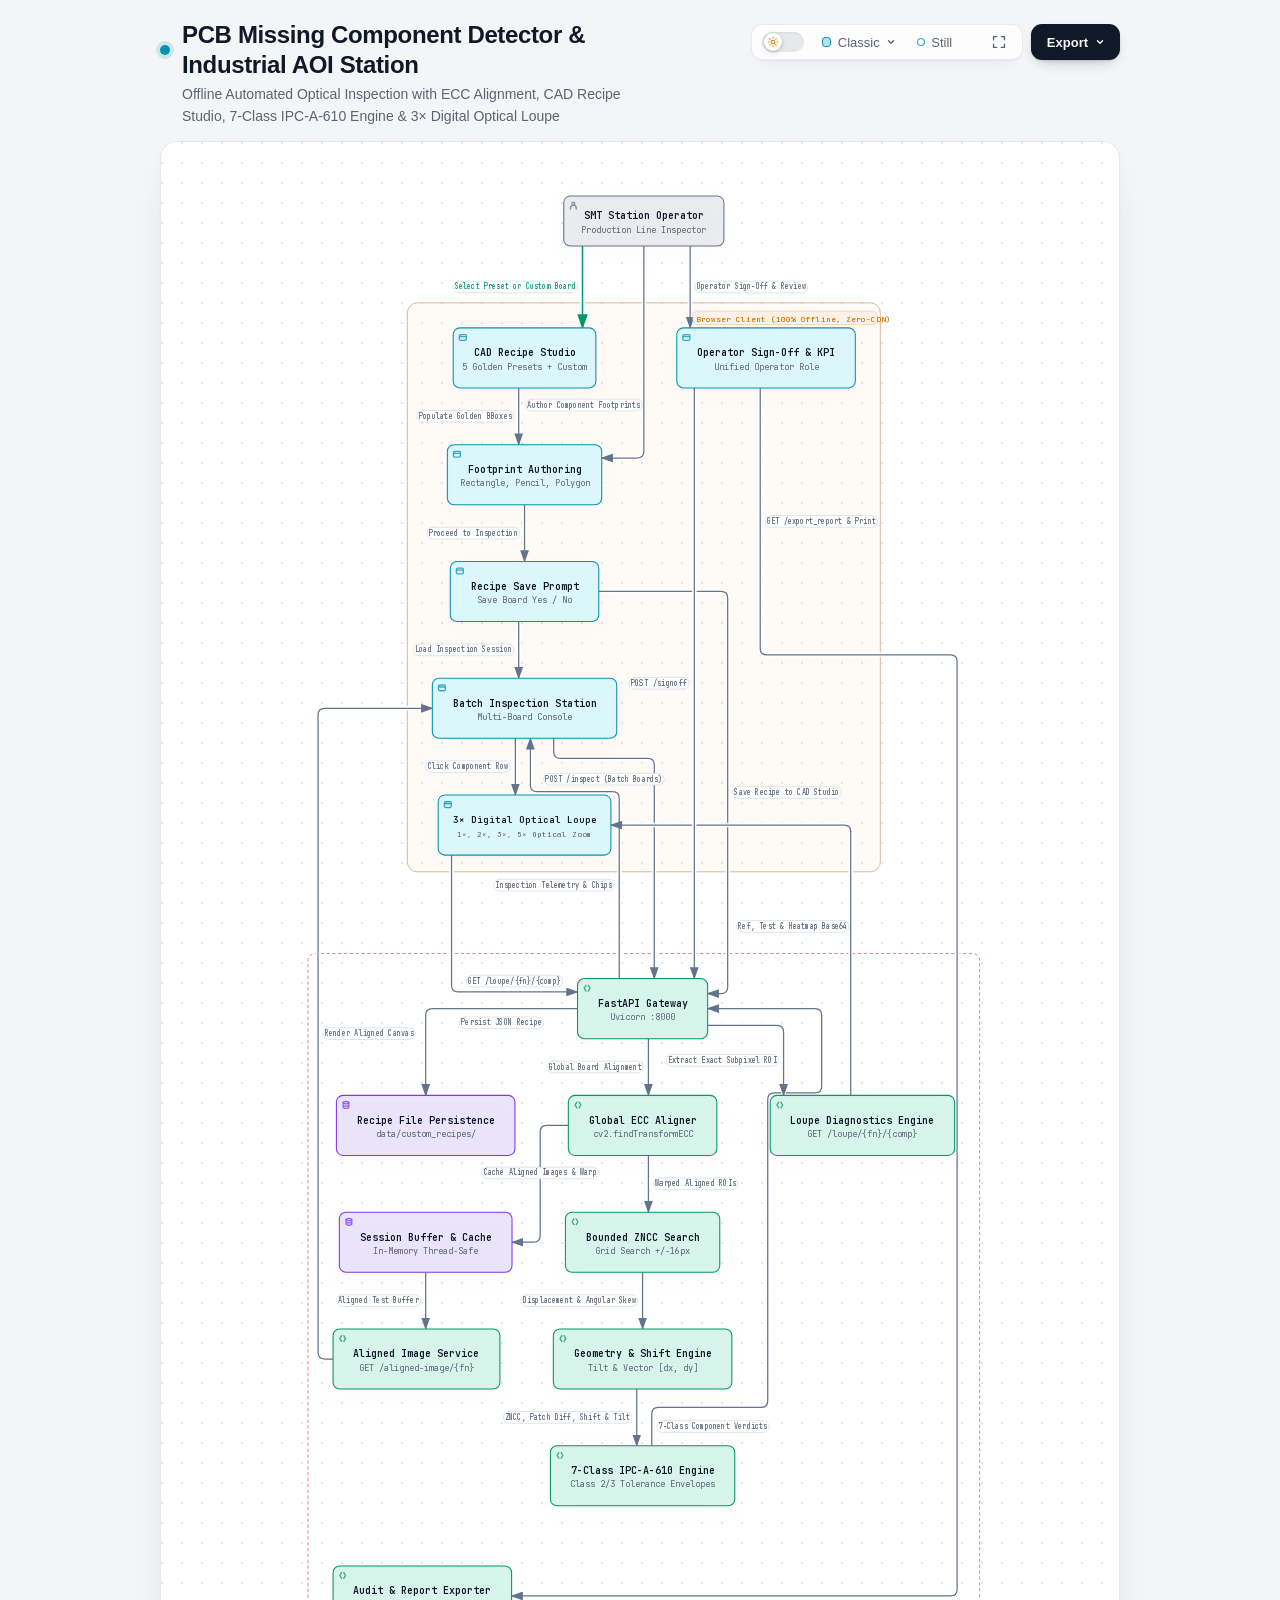
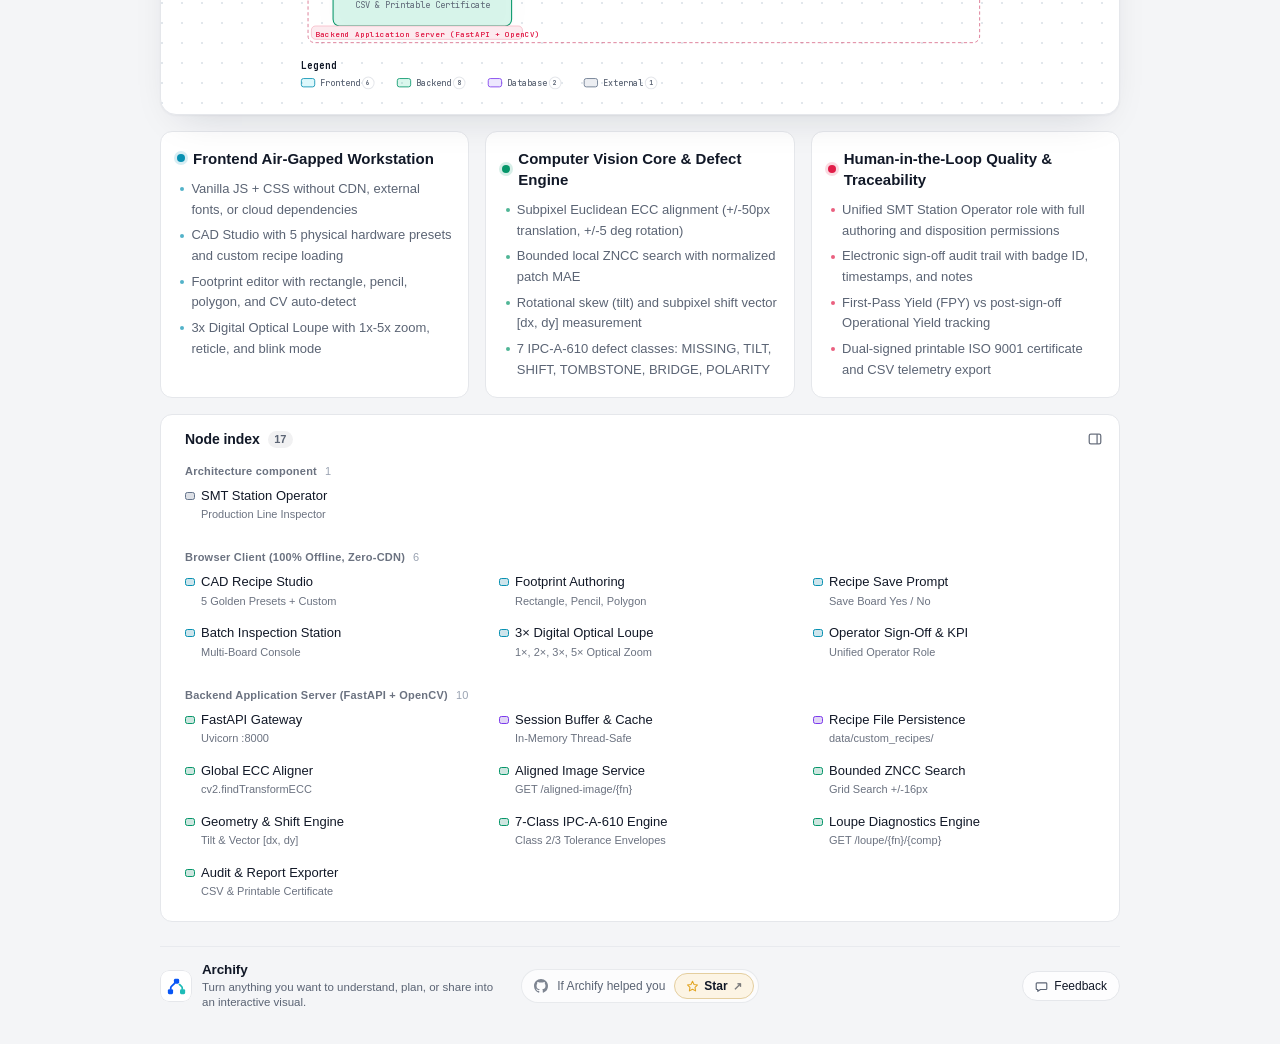
==== commit aea7d7fe: "docs: upgrade archify architecture diagram to latest application state with CAD studio, interstitial" ====
--- a/docs/architecture.html
+++ b/docs/architecture.html
@@ -6,7 +6,7 @@
   <meta name="color-scheme" content="dark light">
   <meta name="generator" content="archify 3.3.0">
   <meta name="archify-reader-contract" content="declared-wide-v1">
-  <title>PCB Missing Component Detector (Task B) Diagram</title>
+  <title>PCB Missing Component Detector &amp; Industrial AOI Station Diagram</title>
   <script>
     // Resolve the theme before first paint so light-preference users don't
     // see a dark flash. The toolbar script below re-applies with UI state.
@@ -6115,21 +6115,21 @@
            data-preset-badge-blueprint="BLUEPRINT / REV 01"
            data-preset-badge-editorial="EDITORIAL / FIELD NOTE">
         <div class="pulse-dot"></div>
-        <h1>PCB Missing Component Detector (Task B)</h1>
+        <h1>PCB Missing Component Detector &amp; Industrial AOI Station</h1>
       </div>
-      <p class="subtitle">Offline Automated Optical Inspection (AOI) with ECC Alignment, Local ZNCC, Recipe Management &amp; Operator Sign-off</p>
+      <p class="subtitle">Offline Automated Optical Inspection with ECC Alignment, CAD Recipe Studio, 7-Class IPC-A-610 Engine &amp; 3× Digital Optical Loupe</p>
     </div>
 
-    <script id="archify-explanations-data" type="application/json">{"operator":"Human operator capturing PCB images, adjusting sensitivity, reviewing flagged defects, and signing off on uncertain components.","camera_station":"Client-side video stream capture station with live crosshairs, fixed positioning guidance, and frame freezing for reference and test boards.","recipe_manager":"Exports and imports JSON inspection recipes with 256-bit luminance Average Hash (aHash) fingerprinting and aspect-ratio mismatch warnings.","roi_editor":"Allows drawing and editing normalized bounding boxes [x1, y1, x2, y2] on golden reference boards with sensitivity controls.","inspection_ui":"Multi-board batch upload console with live status chips, side-by-side reference vs test crop diff viewer, and alignment metrics.","signoff_console":"Interactive audit panel for verifying PRESENT or confirming MISSING on uncertain parts with badge ID and notes, dynamic yield calculations, and printable reports.","api_router":"FastAPI application managing REST endpoints for reference upload, recipe validation, multi-board inspection, audit export, and static asset serving.","session_store":"In-memory dictionary mapping session UUIDs to golden reference OpenCV matrices, component coordinates, inspection run history, and audit logs.","aligner":"Computes Enhanced Correlation Coefficient maximization matrix to rigidly align incoming test boards to golden reference coordinates down to sub-pixel accuracy.","correlator":"Performs local sub-pixel translation search and Zero-mean Normalized Cross-Correlation alongside normalized Mean Absolute Difference (Patch Diff).","classifier":"Applies calibrated dual-threshold gates (ZNCC \u003e= 0.89 OK, ZNCC \u003c= 0.86 DEFECT, intermediate REVIEW) to classify missing components safely.","report_exporter":"Generates downloadable inspection audit CSV files and formatted printable inspection reports retaining original machine verdicts alongside human operator overrides."}</script>
+    <script id="archify-explanations-data" type="application/json">{"operator":"Human operator authoring footprints, executing batch inspections, examining components under 3x optical loupe, and signing off on quality disposition.","cad_studio":"Pre-calibrated hardware golden masters across 5 physical PCB architectures (Arduino Uno, Appliance Power, PMS-63 Scale, Analog, SMPS) plus custom recipe persistence.","roi_editor":"Interactive CAD footprint authoring canvas with Rectangle, Freehand Pencil, Polygon tools, and automated CV contour detection.","save_modal":"Interstitial modal prompting the operator to persist currently loaded reference board and annotated footprints directly into CAD Studio before batch inspection.","inspection_ui":"Multi-board inspection console with live defect chips, side-by-side comparison, split-slider view, and real-time pass/fail indicators.","digital_loupe":"High-accuracy component microscope pop-out with server-aligned crops, illumination-compensated difference heatmap, measurement reticle, shift vectors, and 2.5 Hz blink comparator.","signoff_console":"Interactive audit panel for verifying PRESENT or confirming DEFECT with badge ID and notes, dynamic yield calculations, and printable ISO 9001 reports.","api_router":"High-throughput asynchronous REST gateway managing session lifecycle, CAD recipes, batch inspections, aligned images, loupe data, and static assets.","session_store":"In-memory thread-safe dictionary mapping session UUIDs to golden reference templates, component coordinates, aligned test images, and inspection run history.","recipe_db":"Stores custom board master images and component coordinate manifests for persistent reuse across sessions and one-click CAD Studio loading.","aligner":"Computes Enhanced Correlation Coefficient maximization matrix to rigidly align test board coordinates (translation +/-50px, rotation +/-5 deg) down to sub-pixel accuracy.","aligned_image_srv":"Serves pixel-perfect aligned full test board images to eliminate camera displacement on the main inspection canvas overlay.","correlator":"Performs bounded local search computing Zero-mean Normalized Cross-Correlation alongside normalized Patch Mean Absolute Error (MAE).","geometry_analyzer":"Measures rotational skew angle and calculates subpixel centroid displacement vectors [dx, dy] for misaligned components.","classifier":"Classifies components into 7 distinct defect states: PRESENT, MISSING, TILTED (\u003e3.5 deg), MISALIGNED (\u003e5px), TOMBSTONED, BRIDGED, POLARITY_REVERSED, and UNCERTAIN.","loupe_crop_srv":"Extracts 100% pixel-aligned crops and generates illumination-compensated difference residual heatmaps for true defect visualization.","report_exporter":"Generates downloadable inspection audit CSV files and formatted printable ISO 9001 quality certificates retaining original machine verdicts alongside human operator overrides."}</script>
 
 
     <script id="archify-i18n-data" type="application/json">{"locale":"en","messages":{"viewer.kind.frontend":"Frontend","viewer.kind.backend":"Backend","viewer.kind.database":"Database","viewer.kind.cloud":"Cloud","viewer.kind.security":"Security","viewer.kind.messagebus":"Message bus","viewer.kind.external":"External","viewer.kind.neutral":"Neutral","viewer.kind.node":"Node","viewer.kind.start":"Start","viewer.kind.active":"Active","viewer.kind.waiting":"Waiting","viewer.kind.decision":"Decision","viewer.kind.success":"Success","viewer.kind.failure":"Failure","viewer.toolbar.actions":"Diagram actions","viewer.diagnosis.button":"Code Analysis","viewer.diagnosis.title":"Architecture Diagnosis","viewer.diagnosis.local":"Built into Archify, runs locally","viewer.diagnosis.starMapTitle":"Radial star map","viewer.diagnosis.starMap":"Explore dependencies across files and functions in a radial star map.","viewer.diagnosis.modelTitle":"Rotatable 3D model","viewer.diagnosis.model":"Rotate a 3D model to see how modules connect.","viewer.diagnosis.countsTitle":"Issues per component","viewer.diagnosis.counts":"See issue counts on each component in this diagram, including the most crowded areas, dependency cycles, and dependencies the diagram doesn’t show.","viewer.diagnosis.findingsTitle":"Source and AI fixes","viewer.diagnosis.findings":"Open the source behind each finding and hand it to an AI as a fix task.","viewer.diagnosis.ask":"Ask your AI assistant:","viewer.diagnosis.prompt":"Use Archify to create an architecture diagram for this project and start Architecture Diagnosis.","viewer.diagnosis.copy":"Copy prompt","viewer.theme.toggle.title":"Toggle theme (T)","viewer.theme.toggle":"Toggle color theme","viewer.theme.dark":"Dark","viewer.theme.light":"Light","viewer.preset.choose.title":"Choose visual style (S cycles)","viewer.preset.choose":"Choose visual style","viewer.preset.style":"Style","viewer.preset.menu":"Visual style","viewer.preset.identity":"Visual identity","viewer.preset.cycles":"to cycle","viewer.preset.classic":"Classic","viewer.preset.classic.short":"Classic","viewer.preset.classic.hint":"Stable technical default","viewer.preset.flow":"Signal Flow","viewer.preset.flow.short":"Flow","viewer.preset.flow.hint":"Motion-forward presentation","viewer.preset.blueprint":"Blueprint","viewer.preset.blueprint.hint":"Engineering review","viewer.preset.editorial":"Editorial","viewer.preset.editorial.hint":"Publication and launch notes","viewer.preset.badge.signalFlow":"SIGNAL FLOW","viewer.preset.badge.blueprint":"BLUEPRINT / REV 01","viewer.preset.badge.editorial":"EDITORIAL / FIELD NOTE","viewer.preset.badge.editorialPlate":"ARCHIFY / PLATE 04","viewer.preset.current":"Visual style: {style}. Choose visual style","viewer.motion.live":"Live","viewer.motion.still":"Still","viewer.motion.pause":"Pause motion","viewer.motion.resume":"Resume motion","viewer.motion.reduced":"Motion paused by reduced-motion preference","viewer.motion.hidden":"Motion paused while this page is hidden","viewer.motion.yielding":"Pause motion; currently yielding to {owner}","viewer.motion.yielding.title":"Live preview enabled · yielding to {owner}","viewer.owner.route":"Route Probe","viewer.owner.lens":"Semantic Lens","viewer.owner.relationship":"Relationship Preview","viewer.owner.intent":"Intent Trace","viewer.owner.focus":"semantic focus","viewer.owner.legend":"legend preview","viewer.owner.reader":"reader interaction","viewer.present.enter":"Enter presentation stage","viewer.present.enter.title":"Presentation stage (F)","viewer.present.exit":"Exit presentation stage","viewer.present.exit.title":"Exit presentation stage (F or Escape)","viewer.present.present":"Present","viewer.present.exit.label":"Exit","viewer.export.button":"Export","viewer.export.button.title":"Export diagram (E)","viewer.export.diagram":"Export diagram","viewer.export.menu":"Export","viewer.export.subtitle":"Portable, clean outputs","viewer.export.share":"Share","viewer.export.shareCard":"Share Card","viewer.export.routeShareCard":"Route Share Card","viewer.export.reachShareCard":"Reach Share Card","viewer.export.copyDiagram":"Copy diagram","viewer.export.clipboardPng":"PNG to clipboard","viewer.export.raster":"Raster images","viewer.export.image":"Image","viewer.export.lossless":"Lossless image","viewer.export.compact":"Compact image","viewer.export.modern":"Modern image","viewer.export.vectorMotion":"Vector and motion","viewer.export.vectorMotion.heading":"Vector \u0026 motion","viewer.export.editable":"Editable vector","viewer.export.svg.auto":"SVG · Auto","viewer.export.svg.auto.hint":"Matches host theme","viewer.export.svg.light":"SVG · Light","viewer.export.svg.light.hint":"Always light","viewer.export.svg.dark":"SVG · Dark","viewer.export.svg.dark.hint":"Always dark","viewer.export.motion6s":"6s motion","viewer.export.unsupported":"Not supported by this browser","viewer.export.clipboardUnsupported":"Clipboard image write not supported by this browser","viewer.export.clipboardUnsupported.short":"Clipboard image write not supported in this browser.","viewer.export.motionUnavailable":"Motion capture unavailable in this browser","viewer.export.webmUnavailable":"WebM unavailable in this browser","viewer.export.failed":"Export failed: {message}","viewer.export.unknownVariant":"Unknown Share Card variant: {variant}","viewer.export.routeRequired":"Trace a route before exporting a Route Share Card","viewer.export.reachRequired":"Trace authored reach before exporting a Reach Share Card","viewer.export.unknown":"unknown","viewer.export.routeFailed":"Route Share Card export failed: {message}","viewer.export.reachFailed":"Reach Share Card export failed: {message}","viewer.export.copyFailed":"Copy failed: {message}","viewer.export.copiedPng":"Copied PNG to clipboard","viewer.export.downloadedRoute":"Downloaded Route Share Card","viewer.export.downloadedReach":"Downloaded Reach Share Card","viewer.export.downloadedWebm":"Downloaded WebM","viewer.export.recording":"Recording 6 seconds of motion…","viewer.export.card.routeSummary.one":"Path: {source} → {target} · {count} step","viewer.export.card.routeSummary.other":"Path: {source} → {target} · {count} steps","viewer.export.card.reachSummary":"Authored {direction} from {origin} · {nodes} · {links} · max {hops}","viewer.export.card.node.one":"{count} node","viewer.export.card.node.other":"{count} nodes","viewer.export.card.link.one":"{count} link","viewer.export.card.link.other":"{count} links","viewer.export.card.hop.one":"{count} hop","viewer.export.card.hop.other":"{count} hops","viewer.export.card.routeBadge":"ARCHIFY · ROUTE · {hops}","viewer.export.card.reachBadge":"ARCHIFY · {direction} REACH","viewer.export.direction.upstream":"Upstream","viewer.export.direction.downstream":"Downstream","viewer.export.error.canvasUnavailable":"Canvas unavailable for {label}","viewer.export.error.contextUnavailable":"2D canvas context unavailable for {label}","viewer.export.error.toBlobUnavailable":"canvas.toBlob unavailable for {label}","viewer.export.error.toBlobNull":"canvas.toBlob returned no data for {label}","viewer.export.error.variantsCombined":"Share Card variants cannot be combined","viewer.export.error.viewerState":"Share Card export could not remove temporary viewer state","viewer.export.error.routeState":"Route Card export could not preserve the resolved route safely","viewer.export.error.reachState":"Reach Card export could not preserve authored reach safely","viewer.export.error.webmRequirements":"WebM motion export requires a trace animation and browser MediaRecorder support","viewer.export.error.mediaRecorder":"MediaRecorder failed","viewer.export.error.emptyWebm":"MediaRecorder produced an empty WebM","viewer.export.error.webmBackground":"SVG background could not be loaded for WebM export","viewer.guide.title":"Explore this system","viewer.focus.selectedNodes":"{count} selected nodes","viewer.guide.eyebrow":"Diagram guide","viewer.guide.close":"Close diagram guide","viewer.guide.inspecting":"Inspecting compiled semantics","viewer.guide.actions":"Diagram exploration actions","viewer.guide.find":"Find any node","viewer.guide.find.hint":"Search labels, responsibilities, kinds, and stable IDs.","viewer.guide.route":"Trace a route","viewer.guide.route.aria":"Trace a directed route","viewer.guide.route.hint":"Ask how two semantic nodes connect in authored direction.","viewer.guide.map":"See the whole system","viewer.guide.map.hint":"Open Semantic Radar with a live viewport and stable nodes.","viewer.guide.lens":"Compare semantic kinds","viewer.guide.lens.hint":"Count roles, reveal their traffic, and compare direct authored links.","viewer.guide.present":"Enter Presentation Stage","viewer.guide.present.hint":"Give the live diagram the viewport without changing export.","viewer.guide.shortcuts":"Additional keyboard shortcuts","viewer.guide.shortcut.export":"Export","viewer.guide.shortcut.theme":"Theme","viewer.guide.shortcut.style":"Style","viewer.guide.shortcut.reset":"Reset","viewer.guide.shortcut.zoomIn":"Zoom in","viewer.guide.shortcut.zoomOut":"Zoom out","viewer.guide.shortcut.close":"Close","viewer.guide.credit":"Find Archify useful? A star on GitHub helps","viewer.guide.star":"Star","viewer.feedback.label":"Feedback and support","viewer.feedback.tagline":"Turn anything you want to understand, plan, or share into an interactive visual.","viewer.feedback.trigger":"Feedback","viewer.feedback.issue":"Open an issue","viewer.feedback.issueHint":"Bug report or suggestion","viewer.feedback.email":"Send email","viewer.feedback.copyEmail":"Copy email address","viewer.feedback.starPrompt":"If Archify helped you","viewer.feedback.star":"Star","viewer.feedback.starLabel":"Star Archify on GitHub","viewer.feedback.starTitle":"Support Archify on GitHub","viewer.feedback.starBody":"Every star helps us keep building and sharing it openly.","viewer.guide.facts":"{nodes} · {relationships}","viewer.guide.fact.node.one":"{count} semantic node","viewer.guide.fact.node.other":"{count} semantic nodes","viewer.guide.fact.relationship.one":"{count} relationship","viewer.guide.fact.relationship.other":"{count} relationships","viewer.guide.open":"Open diagram guide","viewer.finder.title":"Find a node","viewer.finder.close":"Close node finder","viewer.finder.placeholder":"Search labels or IDs","viewer.finder.search":"Search diagram nodes","viewer.finder.results":"Diagram nodes","viewer.finder.empty":"No matching nodes","viewer.finder.result.focus":"Focus {label}","viewer.finder.result.routeStart":"Choose {label} as route start","viewer.finder.result.routeTarget":"Choose {label} as route destination, {links}","viewer.finder.status.empty":"No matching nodes","viewer.finder.status.count.one":"{count} matching node","viewer.finder.status.count.other":"{count} matching nodes","viewer.finder.noun.nodes":"nodes","viewer.finder.link.one":"{count} link","viewer.finder.link.other":"{count} links","viewer.finder.result.focus.one":"Focus {label}, {count} related connection","viewer.finder.result.focus.other":"Focus {label}, {count} related connections","viewer.finder.status.filtered":"{visible} of {available} {noun}","viewer.finder.status.all":"{available} {noun}","viewer.passport.eyebrow":"Semantic passport","viewer.passport.metadata":"Node metadata","viewer.passport.evidence":"Verified source evidence","viewer.passport.verified":"Verified source","viewer.passport.verificationScope":"Verified against local Git at the pinned revision. Remote access has not been checked.","viewer.passport.payload":"Payload","viewer.passport.payload.role.request":"Request","viewer.passport.payload.role.response":"Response","viewer.passport.payload.role.flow":"Flow","viewer.passport.payload.diff":"{added} added · {removed} removed · {modified} changed · {unchanged} unchanged","viewer.passport.payload.unchanged":"{count} unchanged fields","viewer.passport.payload.sample":"Sample payload (read-only)","viewer.passport.payload.after":"Payload after this change (read-only)","viewer.passport.payload.before":"Payload before this change (read-only)","viewer.passport.payload.field.added":"Added {path}: {after}","viewer.passport.payload.field.removed":"Removed {path}: {before}","viewer.passport.payload.field.modified":"Changed {path}: {before} → {after}","viewer.passport.payload.field.unchanged":"{path}: {after}","viewer.passport.reach":"Authored reach","viewer.passport.reach.trace":"Trace authored reachability","viewer.passport.upstream":"Upstream","viewer.passport.downstream":"Downstream","viewer.passport.upstream.trace":"Trace upstream authored reachability","viewer.passport.downstream.trace":"Trace downstream authored reachability","viewer.passport.close":"Close semantic passport","viewer.passport.move":"Move semantic passport. Drag, use arrow keys, or press Home to reset.","viewer.passport.copy":"Copy link","viewer.passport.copy.focus":"Copy link to focused node","viewer.passport.relations":"Relations","viewer.passport.relations.show":"Show connected relationships","viewer.passport.relations.hide":"Hide connected relationships","viewer.passport.relations.list":"Connected relationships","viewer.passport.copyRelation":"Copy relation","viewer.passport.copyNode":"Copy node","viewer.passport.copyPinned":"Copy link to pinned relationship","viewer.passport.copySource":"Copy link to source node","viewer.passport.copy.focused.success":"Focused node link copied","viewer.passport.copy.pinned.success":"Pinned relationship link copied","viewer.passport.copy.focused.failed":"Could not copy focused node link","viewer.passport.copy.pinned.failed":"Could not copy pinned relationship link","viewer.passport.relationship.none":"No connected relationships","viewer.passport.relationship.count.one":"{count} relation","viewer.passport.relationship.count.other":"{count} relations","viewer.passport.relationship.show.one":"Show {count} connected relationship","viewer.passport.relationship.show.other":"Show {count} connected relationships","viewer.passport.relationship.summary":"{out} outgoing · {in} incoming{loops}","viewer.passport.relationship.loops":" · {count} loop","viewer.passport.relationship.explorer":"Direct relationship explorer","viewer.passport.relationship.help":"Use arrow keys to explore relationships. Press Enter or Space to pin details; Escape clears.","viewer.passport.relationship.loopsBack":"loops back","viewer.passport.relationship.connectsTo":"connects to","viewer.passport.relationship.connectsFrom":"connects from","viewer.passport.relationship.pinned":"Pinned relationship · {from} → {to} · {label}","viewer.passport.relationship.inspect":"Inspect relationship {index} of {total}: {from} to {to}, {label}. Press Enter for details.","viewer.passport.relationship.group.out":"Outgoing","viewer.passport.relationship.group.in":"Incoming","viewer.passport.relationship.group.loop":"Self loops","viewer.passport.relationship.row":"{group}: {relationship}, {neighbor}","viewer.passport.relationship.direction.out":"OUT →","viewer.passport.relationship.direction.in":"← IN","viewer.passport.relationship.direction.loop":"LOOP","viewer.passport.sourceCount.one":"{count} verified source reference","viewer.passport.sourceCount.other":"{count} verified source references","viewer.passport.repository.open":"Open verified repository revision {revision}","viewer.passport.source.open":"Open verified source {path} at revision {revision}","viewer.passport.source.openLink":"Open ↗","viewer.passport.reach.upstream.one":"Trace {count} upstream authored node","viewer.passport.reach.upstream.other":"Trace {count} upstream authored nodes","viewer.passport.reach.downstream.one":"Trace {count} downstream authored node","viewer.passport.reach.downstream.other":"Trace {count} downstream authored nodes","viewer.passport.reach.noUpstream":"No upstream authored nodes","viewer.passport.reach.noDownstream":"No downstream authored nodes","viewer.passport.reach.status":"{direction} · {nodes} nodes · {links} links · max {hops} hops","viewer.route.eyebrow":"Path","viewer.route.start":"Click where the path starts","viewer.route.start.find":"Find start","viewer.route.start.find.aria":"Find a route start","viewer.route.copy":"Copy link","viewer.route.copy.aria":"Copy link to traced route","viewer.route.clear":"Clear","viewer.route.clear.aria":"Clear route probe","viewer.route.traced":"Path","viewer.route.pickTwo":"Click two nodes on the diagram","viewer.route.pickOne":"Click a node on the diagram","viewer.route.controls":"Route journey controls","viewer.route.previous":"Previous route position","viewer.route.play":"Play route journey","viewer.route.pause":"Pause route journey","viewer.route.replay":"Replay route journey","viewer.route.next":"Next route position","viewer.route.journey":"Journey","viewer.route.pause.label":"Pause","viewer.route.replay.label":"Replay","viewer.route.overview":"Overview","viewer.route.overview.aria":"Show complete route overview","viewer.route.instructions":"Click a start, then an end. Paths follow the arrows.","viewer.route.destination":"Where does the path from {label} end?","viewer.route.destination.find":"Find target","viewer.route.destination.find.aria":"Find a reachable route destination","viewer.route.differentDestination":"Choose a different destination","viewer.route.distinct":"Pick two different nodes.","viewer.route.unreachable":"Cannot reach {label} from here","viewer.route.unreachable.detail":"{target} cannot be reached from {source} along the arrows. Pick a highlighted node.","viewer.route.start.instructions":"Next, pick the end. Only nodes you can reach will light up.","viewer.route.copy.success":"Traced route link copied","viewer.route.copy.failed":"Could not copy traced route link","viewer.route.position":"Route position {index} of {total}: {label}","viewer.route.step":"Step {index} of {total} · {phase} · {label}","viewer.route.motionRequired":"Automatic journey requires Live motion","viewer.route.trigger.clear":"Clear traced route","viewer.route.overview.status":"{nodes} · {hops} · shortest path","viewer.route.overview.node.one":"{count} node","viewer.route.overview.node.other":"{count} nodes","viewer.route.overview.hop.one":"{count} step","viewer.route.overview.hop.other":"{count} steps","viewer.route.phase.playing":"Playing","viewer.route.phase.complete":"Complete","viewer.route.phase.inspecting":"Inspecting","viewer.route.destination.count.one":"{count} reachable node is highlighted. Click it.","viewer.route.destination.count.other":"{count} reachable nodes are highlighted. Click one.","viewer.route.noOutgoing":"No arrows lead out of this node. Clear it and pick another start.","viewer.route.result.title":"{source} to {target}","viewer.route.finder.source.title":"Choose route start","viewer.route.finder.source.placeholder":"Search route sources","viewer.route.finder.source.empty":"No matching route sources","viewer.route.finder.source.results":"Nodes that can start a route","viewer.route.finder.source.noun":"route sources","viewer.route.finder.source.badge":"start","viewer.route.finder.target.title":"Destination from {label}","viewer.route.finder.target.placeholder":"Search reachable destinations","viewer.route.finder.target.empty":"No matching reachable destinations","viewer.route.finder.target.results":"Reachable route destinations","viewer.route.finder.target.noun":"reachable destinations","viewer.route.hop.one":"{count} hop","viewer.route.hop.other":"{count} hops","viewer.lens.eyebrow":"Semantic lens","viewer.lens.title":"Compare system roles","viewer.lens.close":"Close semantic lens","viewer.lens.instruction":"Choose up to two semantic kinds. One reveals its real traffic; two compare only direct authored relationships.","viewer.lens.kinds":"Semantic kinds","viewer.lens.choose":"Choose a kind to inspect its nodes and touching relationships.","viewer.lens.copy":"Copy link to semantic lens","viewer.lens.clear":"Clear semantic lens","viewer.lens.open":"Open semantic lens","viewer.lens.openActive":"Open active semantic lens","viewer.lens.legend":"Semantic legend","viewer.lens.legend.inspect.one":"Inspect {label}, {count} node","viewer.lens.legend.inspect.other":"Inspect {label}, {count} nodes","viewer.lens.kind.count.one":"{label}, {count} node","viewer.lens.kind.count.other":"{label}, {count} nodes","viewer.lens.compare.one":"{first} → {second}: {forward} · {second} → {first}: {reverse} · {count} direct relationship","viewer.lens.compare.other":"{first} → {second}: {forward} · {second} → {first}: {reverse} · {count} direct relationships","viewer.lens.single":"{nodes} · {relationships} · connected peers remain visible","viewer.lens.node.one":"{count} {label} node","viewer.lens.node.other":"{count} {label} nodes","viewer.lens.relationship.one":"{count} touching relationship","viewer.lens.relationship.other":"{count} touching relationships","viewer.radar.title":"Semantic radar","viewer.radar.building":"Building overview","viewer.radar.openFull":"Open full semantic radar","viewer.radar.open":"Open radar","viewer.radar.close":"Close semantic radar","viewer.radar.surface":"Diagram overview. Click a node to focus it, or use arrow keys to pan.","viewer.radar.click":"Click node","viewer.radar.drag":"Drag to pan","viewer.radar.space":"Semantic radar needs more MAP space.","viewer.radar.nodes":"Semantic diagram radar nodes","viewer.radar.focus":"Focus {label} from Semantic Radar","viewer.radar.status":"{count} nodes · {viewport}","viewer.radar.fullMap":"{count} nodes · full map","viewer.radar.compacted":"Radar compacted to avoid covering the Semantic Passport or MAP controls.","viewer.radar.cancelWaiting":"Cancel semantic radar waiting for more MAP space","viewer.radar.needsSpace":"Semantic radar needs more visible MAP space","viewer.radar.viewport.full":"full map","viewer.radar.viewport.width":"{percent}% width","viewer.radar.viewport.scale":"{percent}% viewport","viewer.nav.controls":"Diagram view controls","viewer.nav.route":"Trace a directed route","viewer.nav.route.title":"Trace route (R)","viewer.nav.route.short":"ROUTE","viewer.nav.radar":"Open semantic radar","viewer.nav.radar.title":"Semantic radar (M)","viewer.nav.radar.short":"MAP","viewer.nav.lens":"Open semantic lens","viewer.nav.lens.title":"Semantic lens (L)","viewer.nav.lens.short":"LENS","viewer.nav.find":"Find a node","viewer.nav.find.title":"Find a node (/)","viewer.outline.title":"Node index","viewer.rail.show":"Notes \u0026 index","viewer.rail.controls":"Side panel","viewer.rail.collapse":"Collapse side panel","viewer.rail.bottom":"Move panel below the diagram","viewer.rail.right":"Move panel beside the diagram","viewer.nav.guide":"Open diagram guide","viewer.nav.guide.title":"Diagram guide (?)","viewer.nav.zoomOut":"Zoom out","viewer.nav.zoomOut.title":"Zoom out (-)","viewer.nav.reset":"Reset diagram view","viewer.nav.reset.title":"Reset view (0)","viewer.nav.read":"READ","viewer.nav.zoomIn":"Zoom in","viewer.nav.zoomIn.title":"Zoom in (+)","viewer.nav.camera":"{hint}. Reset diagram view","viewer.nav.camera.title":"{semantic}{hint} · reset view (0)","viewer.nav.camera.semantic":"Semantic camera active · ","viewer.nav.level.map":"MAP","viewer.nav.level.read":"READ","viewer.nav.level.full":"FULL","viewer.nav.level.auto":"AUTO","viewer.nav.detail.map":"Zoom in to reveal relationship labels and node context","viewer.nav.detail.read":"Zoom in again to reveal tags and annotations","viewer.nav.detail.full":"Full diagram detail","viewer.intent.summary":"{label}. {out} outgoing, {in} incoming{loops}. {total} connections. Press Enter for details.","viewer.intent.loops":", {count} self loop","viewer.common.copied":"Copied","viewer.common.copyFailed":"Copy failed","viewer.common.copyLink":"Copy link","viewer.common.clear":"Clear","viewer.common.close":"Close","viewer.passport.explain":"Explain","viewer.passport.explain.show":"Show the explanation for this node","viewer.passport.explanation":"Explanation","viewer.passport.explanation.back":"{label} explanation. Activate to return to the passport","viewer.passport.explanation.backLink":"Back to passport","viewer.passport.drilldowns":"Child diagrams","viewer.passport.drilldowns.list":"Open a child diagram","viewer.passport.drilldowns.hint":"Ctrl+click or double-click opens the first entry","viewer.passport.drilldowns.open":"Open {label}","viewer.passport.back":"Back to parent","viewer.passport.back.aria":"Return to the parent diagram","viewer.nav.back":"Back","viewer.nav.back.title":"Return to the parent diagram"}}</script>
     <!-- Main Diagram -->
     <div class="diagram-container" data-detail-level="read"
          data-preset-badge-editorial-plate="ARCHIFY / PLATE 04">
-      <svg viewBox="0 0 1126 1150" role="img" lang="en" aria-labelledby="archify-diagram-title archify-diagram-description" data-animation="trace" data-preset="classic" data-quality-profile="showcase" data-node-ui="" data-reader-fit="intrinsic-height" data-reader-min-text="7.5" data-reader-primary-text="14">
-        <title id="archify-diagram-title">PCB Missing Component Detector (Task B)</title>
-        <desc id="archify-diagram-description">Offline Automated Optical Inspection (AOI) with ECC Alignment, Local ZNCC, Recipe Management &amp; Operator Sign-off</desc>
+      <svg viewBox="0 0 893 1850" role="img" lang="en" aria-labelledby="archify-diagram-title archify-diagram-description" data-animation="trace" data-preset="classic" data-quality-profile="showcase" data-node-ui="" data-reader-fit="intrinsic-height" data-reader-min-text="7.5" data-reader-primary-text="14">
+        <title id="archify-diagram-title">PCB Missing Component Detector &amp; Industrial AOI Station</title>
+        <desc id="archify-diagram-description">Offline Automated Optical Inspection with ECC Alignment, CAD Recipe Studio, 7-Class IPC-A-610 Engine &amp; 3× Digital Optical Loupe</desc>
         <!-- Definitions -->
         <defs>
           <marker id="arrowhead" markerWidth="10" markerHeight="7" refX="9" refY="3.5" orient="auto">
@@ -6174,323 +6174,459 @@
         <rect width="100%" height="100%" fill="url(#grid)" />
 
         <!-- Boundaries (behind everything) -->
-        <rect data-graph-role="structural-frame" data-composition-frame-kind="region" data-composition-frame-id="0" data-composition-frame-label="Browser Client (100% Offline, Zero-CDN)" x="48" y="176" width="1037.8" height="266" rx="12" class="c-region" stroke-width="1"/>
-
-        <rect data-graph-role="structural-frame" data-composition-frame-kind="security-group" data-composition-frame-id="1" data-composition-frame-label="Backend Application Server (FastAPI + OpenCV)" x="162.14999999999998" y="540" width="809.5" height="542" rx="8" class="c-security-group" stroke-width="1"/>
+        <rect data-graph-role="structural-frame" data-composition-frame-kind="region" data-composition-frame-id="0" data-composition-frame-label="Browser Client (100% Offline, Zero-CDN)" x="167" y="176" width="567" height="682" rx="12" class="c-region" stroke-width="1"/>
+
+        <rect data-graph-role="structural-frame" data-composition-frame-kind="security-group" data-composition-frame-id="1" data-composition-frame-label="Backend Application Server (FastAPI + OpenCV)" x="48" y="956" width="805" height="826" rx="8" class="c-security-group" stroke-width="1"/>
 
         <!-- Connection paths (before components for correct z-order) -->
         <g data-graph-role="automatic-crossover" style="--step:0">
-          <path data-graph-role="automatic-crossover-underlay" d="M 629.8 108 L 629.8 206" fill="none" stroke="var(--mask)" stroke-width="5.8" stroke-linecap="round" stroke-linejoin="round" pointer-events="none"/>
-          <path data-edge-from="operator" data-edge-to="camera_station" data-edge-label="Live Camera Feed" data-edge-key="0" data-edge-id="c1" data-composition-points="629.8,108;629.8,206" data-composition-crossover="halo" data-composition-independent="true" d="M 629.8 108 L 629.8 206" class="a-emphasis" data-animate="edge" style="--step:0" stroke-width="1.8" marker-end="url(#arrowhead-emphasis)"/>
+          <path data-graph-role="automatic-crossover-underlay" d="M 377 108 L 377 206" fill="none" stroke="var(--mask)" stroke-width="5.8" stroke-linecap="round" stroke-linejoin="round" pointer-events="none"/>
+          <path data-edge-from="operator" data-edge-to="cad_studio" data-edge-label="Select Preset or Custom Board" data-edge-key="0" data-edge-id="c1" data-composition-points="377,108;377,206" data-composition-crossover="halo" data-composition-independent="true" d="M 377 108 L 377 206" class="a-emphasis" data-animate="edge" style="--step:0" stroke-width="1.8" marker-end="url(#arrowhead-emphasis)"/>
         </g>
         <g data-graph-role="automatic-crossover" style="--step:1">
-          <path data-graph-role="automatic-crossover-underlay" d="M 525.8 108 L 525.8 206" fill="none" stroke="var(--mask)" stroke-width="5.5" stroke-linecap="round" stroke-linejoin="round" pointer-events="none"/>
-          <path data-edge-from="operator" data-edge-to="roi_editor" data-edge-label="Mark Component ROIs" data-edge-key="1" data-edge-id="c2" data-composition-points="525.8,108;525.8,206" data-composition-crossover="halo" data-composition-independent="true" d="M 525.8 108 L 525.8 206" class="a-default" data-animate="edge" style="--step:1" stroke-width="1.5" marker-end="url(#arrowhead)"/>
+          <path data-graph-role="automatic-crossover-underlay" d="M 450.5 108 L 450.5 354 Q 450.5 362 442.5 362 L 400 362" fill="none" stroke="var(--mask)" stroke-width="5.5" stroke-linecap="round" stroke-linejoin="round" pointer-events="none"/>
+          <path data-edge-from="operator" data-edge-to="roi_editor" data-edge-label="Author Component Footprints" data-edge-key="1" data-edge-id="c2" data-composition-points="450.5,108;450.5,362;400,362" data-composition-crossover="halo" data-composition-independent="true" d="M 450.5 108 L 450.5 354 Q 450.5 362 442.5 362 L 400 362" class="a-default" data-animate="edge" style="--step:1" stroke-width="1.5" marker-end="url(#arrowhead)"/>
         </g>
         <g data-graph-role="automatic-crossover" style="--step:2">
-          <path data-graph-role="automatic-crossover-underlay" d="M 220 242 L 334.8 242" fill="none" stroke="var(--mask)" stroke-width="5.5" stroke-linecap="round" stroke-linejoin="round" pointer-events="none"/>
-          <path data-edge-from="recipe_manager" data-edge-to="roi_editor" data-edge-label="Load Recipe JSON" data-edge-key="2" data-edge-id="c3" data-composition-points="220,242;334.8,242" data-composition-crossover="halo" data-composition-independent="true" d="M 220 242 L 334.8 242" class="a-default" data-animate="edge" style="--step:2" stroke-width="1.5" marker-end="url(#arrowhead)"/>
+          <path data-graph-role="automatic-crossover-underlay" d="M 300.5 278 L 300.5 346" fill="none" stroke="var(--mask)" stroke-width="5.5" stroke-linecap="round" stroke-linejoin="round" pointer-events="none"/>
+          <path data-edge-from="cad_studio" data-edge-to="roi_editor" data-edge-label="Populate Golden BBoxes" data-edge-key="2" data-edge-id="c3" data-composition-points="300.5,278;300.5,346" data-composition-crossover="halo" data-composition-independent="true" d="M 300.5 278 L 300.5 346" class="a-default" data-animate="edge" style="--step:2" stroke-width="1.5" marker-end="url(#arrowhead)"/>
         </g>
         <g data-graph-role="automatic-crossover" style="--step:3">
-          <path data-graph-role="automatic-crossover-underlay" d="M 706.3 278 L 706.3 516 Q 706.3 524 698.3 524 L 531.15 524 Q 523.15 524 523.15 532 L 523.15 570" fill="none" stroke="var(--mask)" stroke-width="5.5" stroke-linecap="round" stroke-linejoin="round" pointer-events="none"/>
-          <path data-edge-from="camera_station" data-edge-to="api_router" data-edge-label="Captured Frames (Base64/Multipart)" data-edge-key="3" data-edge-id="c4" data-composition-points="706.3,278;706.3,524;523.15,524;523.15,570" data-composition-crossover="halo" data-composition-independent="true" d="M 706.3 278 L 706.3 516 Q 706.3 524 698.3 524 L 531.15 524 Q 523.15 524 523.15 532 L 523.15 570" class="a-default" data-animate="edge" style="--step:3" stroke-width="1.5" marker-end="url(#arrowhead)"/>
+          <path data-graph-role="automatic-crossover-underlay" d="M 307.5 418 L 307.5 486" fill="none" stroke="var(--mask)" stroke-width="5.5" stroke-linecap="round" stroke-linejoin="round" pointer-events="none"/>
+          <path data-edge-from="roi_editor" data-edge-to="save_modal" data-edge-label="Proceed to Inspection" data-edge-key="3" data-edge-id="c4" data-composition-points="307.5,418;307.5,486" data-composition-crossover="halo" data-composition-independent="true" d="M 307.5 418 L 307.5 486" class="a-default" data-animate="edge" style="--step:3" stroke-width="1.5" marker-end="url(#arrowhead)"/>
         </g>
         <g data-graph-role="automatic-crossover" style="--step:4">
-          <path data-graph-role="automatic-crossover-underlay" d="M 457.15 278 L 457.15 570" fill="none" stroke="var(--mask)" stroke-width="5.5" stroke-linecap="round" stroke-linejoin="round" pointer-events="none"/>
-          <path data-edge-from="roi_editor" data-edge-to="api_router" data-edge-label="POST /components" data-edge-key="4" data-edge-id="c5" data-composition-points="457.15,278;457.15,570" data-composition-crossover="halo" data-composition-independent="true" d="M 457.15 278 L 457.15 570" class="a-default" data-animate="edge" style="--step:4" stroke-width="1.5" marker-end="url(#arrowhead)"/>
+          <path data-graph-role="automatic-crossover-underlay" d="M 396.5 522 L 543 522 Q 551 522 551 530 L 551 996 Q 551 1004 543 1004 L 527 1004" fill="none" stroke="var(--mask)" stroke-width="5.5" stroke-linecap="round" stroke-linejoin="round" pointer-events="none"/>
+          <path data-edge-from="save_modal" data-edge-to="api_router" data-edge-label="Save Recipe to CAD Studio" data-edge-key="4" data-edge-id="c5" data-composition-points="396.5,522;551,522;551,1004;527,1004" data-composition-crossover="halo" data-composition-independent="true" d="M 396.5 522 L 543 522 Q 551 522 551 530 L 551 996 Q 551 1004 543 1004 L 527 1004" class="a-default" data-animate="edge" style="--step:4" stroke-width="1.5" marker-end="url(#arrowhead)"/>
         </g>
         <g data-graph-role="automatic-crossover" style="--step:5">
-          <path data-graph-role="automatic-crossover-underlay" d="M 970.3 278 L 970.3 528 Q 970.3 536 962.3 536 L 559.15 536 Q 551.15 536 551.15 544 L 551.15 570" fill="none" stroke="var(--mask)" stroke-width="5.5" stroke-linecap="round" stroke-linejoin="round" pointer-events="none"/>
-          <path data-edge-from="inspection_ui" data-edge-to="api_router" data-edge-label="POST /inspect (Batch Images)" data-edge-key="5" data-edge-id="c6" data-composition-points="970.3,278;970.3,536;551.15,536;551.15,570" data-composition-crossover="halo" data-composition-independent="true" d="M 970.3 278 L 970.3 528 Q 970.3 536 962.3 536 L 559.15 536 Q 551.15 536 551.15 544 L 551.15 570" class="a-default" data-animate="edge" style="--step:5" stroke-width="1.5" marker-end="url(#arrowhead)"/>
+          <path data-graph-role="automatic-crossover-underlay" d="M 371 1022 L 197 1022 Q 189 1022 189 1030 L 189 1126" fill="none" stroke="var(--mask)" stroke-width="5.5" stroke-linecap="round" stroke-linejoin="round" pointer-events="none"/>
+          <path data-edge-from="api_router" data-edge-to="recipe_db" data-edge-label="Persist JSON Recipe" data-edge-key="5" data-edge-id="c6" data-composition-points="371,1022;189,1022;189,1126" data-composition-crossover="halo" data-composition-independent="true" d="M 371 1022 L 197 1022 Q 189 1022 189 1030 L 189 1126" class="a-default" data-animate="edge" style="--step:5" stroke-width="1.5" marker-end="url(#arrowhead)"/>
         </g>
         <g data-graph-role="automatic-crossover" style="--step:6">
-          <path data-graph-role="automatic-crossover-underlay" d="M 441.15 626 L 369.15 626 Q 361.15 626 361.15 634 L 361.15 710" fill="none" stroke="var(--mask)" stroke-width="5.5" stroke-linecap="round" stroke-linejoin="round" pointer-events="none"/>
-          <path data-edge-from="api_router" data-edge-to="session_store" data-edge-label="Get/Set Session State" data-edge-key="6" data-edge-id="c7" data-composition-points="441.15,626;361.15,626;361.15,710" data-composition-crossover="halo" data-composition-independent="true" d="M 441.15 626 L 369.15 626 Q 361.15 626 361.15 634 L 361.15 710" class="a-default" data-animate="edge" style="--step:6" stroke-width="1.5" marker-end="url(#arrowhead)"/>
+          <path data-graph-role="automatic-crossover-underlay" d="M 300.5 558 L 300.5 626" fill="none" stroke="var(--mask)" stroke-width="5.5" stroke-linecap="round" stroke-linejoin="round" pointer-events="none"/>
+          <path data-edge-from="save_modal" data-edge-to="inspection_ui" data-edge-label="Load Inspection Session" data-edge-key="6" data-edge-id="c7" data-composition-points="300.5,558;300.5,626" data-composition-crossover="halo" data-composition-independent="true" d="M 300.5 558 L 300.5 626" class="a-default" data-animate="edge" style="--step:6" stroke-width="1.5" marker-end="url(#arrowhead)"/>
         </g>
         <g data-graph-role="automatic-crossover" style="--step:7">
-          <path data-graph-role="automatic-crossover-underlay" d="M 537.15 642 L 537.15 710" fill="none" stroke="var(--mask)" stroke-width="5.5" stroke-linecap="round" stroke-linejoin="round" pointer-events="none"/>
-          <path data-edge-from="api_router" data-edge-to="aligner" data-edge-label="Global Board Alignment" data-edge-key="7" data-edge-id="c8" data-composition-points="537.15,642;537.15,710" data-composition-crossover="halo" data-composition-independent="true" d="M 537.15 642 L 537.15 710" class="a-default" data-animate="edge" style="--step:7" stroke-width="1.5" marker-end="url(#arrowhead)"/>
+          <path data-graph-role="automatic-crossover-underlay" d="M 342.5 698 L 342.5 714 Q 342.5 722 350.5 722 L 455 722 Q 463 722 463 730 L 463 986" fill="none" stroke="var(--mask)" stroke-width="5.5" stroke-linecap="round" stroke-linejoin="round" pointer-events="none"/>
+          <path data-edge-from="inspection_ui" data-edge-to="api_router" data-edge-label="POST /inspect (Batch Boards)" data-edge-key="7" data-edge-id="c8" data-composition-points="342.5,698;342.5,722;463,722;463,986" data-composition-crossover="halo" data-composition-independent="true" d="M 342.5 698 L 342.5 714 Q 342.5 722 350.5 722 L 455 722 Q 463 722 463 730 L 463 986" class="a-default" data-animate="edge" style="--step:7" stroke-width="1.5" marker-end="url(#arrowhead)"/>
         </g>
         <g data-graph-role="automatic-crossover" style="--step:8">
-          <path data-graph-role="automatic-crossover-underlay" d="M 530.15 782 L 530.15 850" fill="none" stroke="var(--mask)" stroke-width="5.5" stroke-linecap="round" stroke-linejoin="round" pointer-events="none"/>
-          <path data-edge-from="aligner" data-edge-to="correlator" data-edge-label="Warped Aligned ROIs" data-edge-key="8" data-edge-id="c9" data-composition-points="530.15,782;530.15,850" data-composition-crossover="halo" data-composition-independent="true" d="M 530.15 782 L 530.15 850" class="a-default" data-animate="edge" style="--step:8" stroke-width="1.5" marker-end="url(#arrowhead)"/>
+          <path data-graph-role="automatic-crossover-underlay" d="M 456 1058 L 456 1126" fill="none" stroke="var(--mask)" stroke-width="5.5" stroke-linecap="round" stroke-linejoin="round" pointer-events="none"/>
+          <path data-edge-from="api_router" data-edge-to="aligner" data-edge-label="Global Board Alignment" data-edge-key="8" data-edge-id="c9" data-composition-points="456,1058;456,1126" data-composition-crossover="halo" data-composition-independent="true" d="M 456 1058 L 456 1126" class="a-default" data-animate="edge" style="--step:8" stroke-width="1.5" marker-end="url(#arrowhead)"/>
         </g>
         <g data-graph-role="automatic-crossover" style="--step:9">
-          <path data-graph-role="automatic-crossover-underlay" d="M 523.15 922 L 523.15 990" fill="none" stroke="var(--mask)" stroke-width="5.5" stroke-linecap="round" stroke-linejoin="round" pointer-events="none"/>
-          <path data-edge-from="correlator" data-edge-to="classifier" data-edge-label="ZNCC Score &amp; Patch Diff" data-edge-key="9" data-edge-id="c10" data-composition-points="523.15,922;523.15,990" data-composition-crossover="halo" data-composition-independent="true" d="M 523.15 922 L 523.15 990" class="a-default" data-animate="edge" style="--step:9" stroke-width="1.5" marker-end="url(#arrowhead)"/>
+          <path data-graph-role="automatic-crossover-underlay" d="M 360 1162 L 334.25 1162 Q 326.25 1162 326.25 1170 L 326.25 1294 Q 326.25 1302 318.25 1302 L 292.5 1302" fill="none" stroke="var(--mask)" stroke-width="5.5" stroke-linecap="round" stroke-linejoin="round" pointer-events="none"/>
+          <path data-edge-from="aligner" data-edge-to="session_store" data-edge-label="Cache Aligned Images &amp; Warp" data-edge-key="9" data-edge-id="c10" data-composition-points="360,1162;326.25,1162;326.25,1302;292.5,1302" data-composition-crossover="halo" data-composition-independent="true" d="M 360 1162 L 334.25 1162 Q 326.25 1162 326.25 1170 L 326.25 1294 Q 326.25 1302 318.25 1302 L 292.5 1302" class="a-default" data-animate="edge" style="--step:9" stroke-width="1.5" marker-end="url(#arrowhead)"/>
         </g>
         <g data-graph-role="automatic-crossover" style="--step:10">
-          <path data-graph-role="automatic-crossover-underlay" d="M 633.65 1026 L 649.65 1026 Q 657.65 1026 657.65 1018 L 657.65 614 Q 657.65 606 649.65 606 L 619.15 606" fill="none" stroke="var(--mask)" stroke-width="5.5" stroke-linecap="round" stroke-linejoin="round" pointer-events="none"/>
-          <path data-edge-from="classifier" data-edge-to="api_router" data-edge-label="Annotated Images &amp; Board Verdicts" data-edge-key="10" data-edge-id="c11" data-composition-points="633.65,1026;657.65,1026;657.65,606;619.15,606" data-composition-crossover="halo" data-composition-independent="true" d="M 633.65 1026 L 649.65 1026 Q 657.65 1026 657.65 1018 L 657.65 614 Q 657.65 606 649.65 606 L 619.15 606" class="a-default" data-animate="edge" style="--step:10" stroke-width="1.5" marker-end="url(#arrowhead)"/>
+          <path data-graph-role="automatic-crossover-underlay" d="M 189 1338 L 189 1406" fill="none" stroke="var(--mask)" stroke-width="5.5" stroke-linecap="round" stroke-linejoin="round" pointer-events="none"/>
+          <path data-edge-from="session_store" data-edge-to="aligned_image_srv" data-edge-label="Aligned Test Buffer" data-edge-key="10" data-edge-id="c11" data-composition-points="189,1338;189,1406" data-composition-crossover="halo" data-composition-independent="true" d="M 189 1338 L 189 1406" class="a-default" data-animate="edge" style="--step:10" stroke-width="1.5" marker-end="url(#arrowhead)"/>
         </g>
         <g data-graph-role="automatic-crossover" style="--step:11">
-          <path data-graph-role="automatic-crossover-underlay" d="M 537.15 570 L 537.15 432 Q 537.15 424 545.15 424 L 948.3 424 Q 956.3 424 956.3 416 L 956.3 278" fill="none" stroke="var(--mask)" stroke-width="5.5" stroke-linecap="round" stroke-linejoin="round" pointer-events="none"/>
-          <path data-edge-from="api_router" data-edge-to="inspection_ui" data-edge-label="JSON Inspection Results" data-edge-key="11" data-edge-id="c12" data-composition-points="537.15,570;537.15,424;956.3,424;956.3,278" data-composition-crossover="halo" data-composition-independent="true" d="M 537.15 570 L 537.15 432 Q 537.15 424 545.15 424 L 948.3 424 Q 956.3 424 956.3 416 L 956.3 278" class="a-default" data-animate="edge" style="--step:11" stroke-width="1.5" marker-end="url(#arrowhead)"/>
+          <path data-graph-role="automatic-crossover-underlay" d="M 78 1442 L 68 1442 Q 60 1442 60 1434 L 60 670 Q 60 662 68 662 L 197 662" fill="none" stroke="var(--mask)" stroke-width="5.5" stroke-linecap="round" stroke-linejoin="round" pointer-events="none"/>
+          <path data-edge-from="aligned_image_srv" data-edge-to="inspection_ui" data-edge-label="Render Aligned Canvas" data-edge-key="11" data-edge-id="c12" data-composition-points="78,1442;60,1442;60,662;197,662" data-composition-crossover="halo" data-composition-independent="true" d="M 78 1442 L 68 1442 Q 60 1442 60 1434 L 60 670 Q 60 662 68 662 L 197 662" class="a-default" data-animate="edge" style="--step:11" stroke-width="1.5" marker-end="url(#arrowhead)"/>
         </g>
         <g data-graph-role="automatic-crossover" style="--step:12">
-          <path data-graph-role="automatic-crossover-underlay" d="M 481.4 78 L 324 78 Q 316 78 316 86 L 316 364 Q 316 372 308 372 L 292 372" fill="none" stroke="var(--mask)" stroke-width="5.5" stroke-linecap="round" stroke-linejoin="round" pointer-events="none"/>
-          <path data-edge-from="operator" data-edge-to="signoff_console" data-edge-label="Operator Badge ID &amp; Verdict Override" data-edge-key="12" data-edge-id="c13" data-composition-points="481.4,78;316,78;316,372;292,372" data-composition-crossover="halo" data-composition-independent="true" d="M 481.4 78 L 324 78 Q 316 78 316 86 L 316 364 Q 316 372 308 372 L 292 372" class="a-default" data-animate="edge" style="--step:12" stroke-width="1.5" marker-end="url(#arrowhead)"/>
+          <path data-graph-role="automatic-crossover-underlay" d="M 456 1198 L 456 1266" fill="none" stroke="var(--mask)" stroke-width="5.5" stroke-linecap="round" stroke-linejoin="round" pointer-events="none"/>
+          <path data-edge-from="aligner" data-edge-to="correlator" data-edge-label="Warped Aligned ROIs" data-edge-key="12" data-edge-id="c13" data-composition-points="456,1198;456,1266" data-composition-crossover="halo" data-composition-independent="true" d="M 456 1198 L 456 1266" class="a-default" data-animate="edge" style="--step:12" stroke-width="1.5" marker-end="url(#arrowhead)"/>
         </g>
         <g data-graph-role="automatic-crossover" style="--step:13">
-          <path data-graph-role="automatic-crossover-underlay" d="M 185 422 L 185 591 Q 185 599 193 599 L 441.15 599" fill="none" stroke="var(--mask)" stroke-width="5.5" stroke-linecap="round" stroke-linejoin="round" pointer-events="none"/>
-          <path data-edge-from="signoff_console" data-edge-to="api_router" data-edge-label="POST /signoff" data-edge-key="13" data-edge-id="c14" data-composition-points="185,422;185,599;441.15,599" data-composition-crossover="halo" data-composition-independent="true" d="M 185 422 L 185 591 Q 185 599 193 599 L 441.15 599" class="a-default" data-animate="edge" style="--step:12" stroke-width="1.5" marker-end="url(#arrowhead)"/>
+          <path data-graph-role="automatic-crossover-underlay" d="M 449 1338 L 449 1406" fill="none" stroke="var(--mask)" stroke-width="5.5" stroke-linecap="round" stroke-linejoin="round" pointer-events="none"/>
+          <path data-edge-from="correlator" data-edge-to="geometry_analyzer" data-edge-label="Displacement &amp; Angular Skew" data-edge-key="13" data-edge-id="c14" data-composition-points="449,1338;449,1406" data-composition-crossover="halo" data-composition-independent="true" d="M 449 1338 L 449 1406" class="a-default" data-animate="edge" style="--step:12" stroke-width="1.5" marker-end="url(#arrowhead)"/>
         </g>
         <g data-graph-role="automatic-crossover" style="--step:14">
-          <path data-graph-role="automatic-crossover-underlay" d="M 292 406 L 713.65 406 Q 721.65 406 721.65 414 L 721.65 570" fill="none" stroke="var(--mask)" stroke-width="5.5" stroke-linecap="round" stroke-linejoin="round" pointer-events="none"/>
-          <path data-edge-from="signoff_console" data-edge-to="report_exporter" data-edge-label="GET /export_report" data-edge-key="14" data-edge-id="c15" data-composition-points="292,406;721.65,406;721.65,570" data-composition-crossover="halo" data-composition-independent="true" d="M 292 406 L 713.65 406 Q 721.65 406 721.65 414 L 721.65 570" class="a-default" data-animate="edge" style="--step:12" stroke-width="1.5" marker-end="url(#arrowhead)"/>
+          <path data-graph-role="automatic-crossover-underlay" d="M 442 1478 L 442 1546" fill="none" stroke="var(--mask)" stroke-width="5.5" stroke-linecap="round" stroke-linejoin="round" pointer-events="none"/>
+          <path data-edge-from="geometry_analyzer" data-edge-to="classifier" data-edge-label="ZNCC, Patch Diff, Shift &amp; Tilt" data-edge-key="14" data-edge-id="c15" data-composition-points="442,1478;442,1546" data-composition-crossover="halo" data-composition-independent="true" d="M 442 1478 L 442 1546" class="a-default" data-animate="edge" style="--step:12" stroke-width="1.5" marker-end="url(#arrowhead)"/>
         </g>
+        <g data-graph-role="automatic-crossover" style="--step:15">
+          <path data-graph-role="automatic-crossover-underlay" d="M 460 1546 L 460 1508 Q 460 1500 468 1500 L 591 1500 Q 599 1500 599 1492 L 599 1131 Q 599 1123 607 1123 L 655.6500000000001 1123 Q 663.6500000000001 1123 663.6500000000001 1115 L 663.6500000000001 1030 Q 663.6500000000001 1022 655.6500000000001 1022 L 527 1022" fill="none" stroke="var(--mask)" stroke-width="5.5" stroke-linecap="round" stroke-linejoin="round" pointer-events="none"/>
+          <path data-edge-from="classifier" data-edge-to="api_router" data-edge-label="7-Class Component Verdicts" data-edge-key="15" data-edge-id="c16" data-composition-points="460,1546;460,1500;599,1500;599,1123;663.6500000000001,1123;663.6500000000001,1022;527,1022" data-composition-crossover="halo" data-composition-independent="true" d="M 460 1546 L 460 1508 Q 460 1500 468 1500 L 591 1500 Q 599 1500 599 1492 L 599 1131 Q 599 1123 607 1123 L 655.6500000000001 1123 Q 663.6500000000001 1123 663.6500000000001 1115 L 663.6500000000001 1030 Q 663.6500000000001 1022 655.6500000000001 1022 L 527 1022" class="a-default" data-animate="edge" style="--step:12" stroke-width="1.5" marker-end="url(#arrowhead)"/>
+        </g>
+        <g data-graph-role="automatic-crossover" style="--step:16">
+          <path data-graph-role="automatic-crossover-underlay" d="M 421 986 L 421 770 Q 421 762 413 762 L 322.5 762 Q 314.5 762 314.5 754 L 314.5 698" fill="none" stroke="var(--mask)" stroke-width="5.5" stroke-linecap="round" stroke-linejoin="round" pointer-events="none"/>
+          <path data-edge-from="api_router" data-edge-to="inspection_ui" data-edge-label="Inspection Telemetry &amp; Chips" data-edge-key="16" data-edge-id="c17" data-composition-points="421,986;421,762;314.5,762;314.5,698" data-composition-crossover="halo" data-composition-independent="true" d="M 421 986 L 421 770 Q 421 762 413 762 L 322.5 762 Q 314.5 762 314.5 754 L 314.5 698" class="a-default" data-animate="edge" style="--step:12" stroke-width="1.5" marker-end="url(#arrowhead)"/>
+        </g>
+        <g data-graph-role="automatic-crossover" style="--step:17">
+          <path data-graph-role="automatic-crossover-underlay" d="M 296.5 698 L 296.5 766" fill="none" stroke="var(--mask)" stroke-width="5.5" stroke-linecap="round" stroke-linejoin="round" pointer-events="none"/>
+          <path data-edge-from="inspection_ui" data-edge-to="digital_loupe" data-edge-label="Click Component Row" data-edge-key="17" data-edge-id="c18" data-composition-points="296.5,698;296.5,766" data-composition-crossover="halo" data-composition-independent="true" d="M 296.5 698 L 296.5 766" class="a-default" data-animate="edge" style="--step:12" stroke-width="1.5" marker-end="url(#arrowhead)"/>
+        </g>
+        <g data-graph-role="automatic-crossover" style="--step:18">
+          <path data-graph-role="automatic-crossover-underlay" d="M 220 838 L 220 994 Q 220 1002 228 1002 L 371 1002" fill="none" stroke="var(--mask)" stroke-width="5.5" stroke-linecap="round" stroke-linejoin="round" pointer-events="none"/>
+          <path data-edge-from="digital_loupe" data-edge-to="api_router" data-edge-label="GET /loupe/{fn}/{comp}" data-edge-key="18" data-edge-id="c19" data-composition-points="220,838;220,1002;371,1002" data-composition-crossover="halo" data-composition-independent="true" d="M 220 838 L 220 994 Q 220 1002 228 1002 L 371 1002" class="a-default" data-animate="edge" style="--step:12" stroke-width="1.5" marker-end="url(#arrowhead)"/>
+        </g>
+        <g data-graph-role="automatic-crossover" style="--step:19">
+          <path data-graph-role="automatic-crossover-underlay" d="M 527 1042 L 610 1042 Q 618 1042 618 1050 L 618 1126" fill="none" stroke="var(--mask)" stroke-width="5.5" stroke-linecap="round" stroke-linejoin="round" pointer-events="none"/>
+          <path data-edge-from="api_router" data-edge-to="loupe_crop_srv" data-edge-label="Extract Exact Subpixel ROI" data-edge-key="19" data-edge-id="c20" data-composition-points="527,1042;618,1042;618,1126" data-composition-crossover="halo" data-composition-independent="true" d="M 527 1042 L 610 1042 Q 618 1042 618 1050 L 618 1126" class="a-default" data-animate="edge" style="--step:12" stroke-width="1.5" marker-end="url(#arrowhead)"/>
+        </g>
+        <g data-graph-role="automatic-crossover" style="--step:20">
+          <path data-graph-role="automatic-crossover-underlay" d="M 698.5 1126 L 698.5 810 Q 698.5 802 690.5 802 L 411 802" fill="none" stroke="var(--mask)" stroke-width="5.5" stroke-linecap="round" stroke-linejoin="round" pointer-events="none"/>
+          <path data-edge-from="loupe_crop_srv" data-edge-to="digital_loupe" data-edge-label="Ref, Test &amp; Heatmap Base64" data-edge-key="20" data-edge-id="c21" data-composition-points="698.5,1126;698.5,802;411,802" data-composition-crossover="halo" data-composition-independent="true" d="M 698.5 1126 L 698.5 810 Q 698.5 802 690.5 802 L 411 802" class="a-default" data-animate="edge" style="--step:12" stroke-width="1.5" marker-end="url(#arrowhead)"/>
+        </g>
+        <g data-graph-role="automatic-crossover" style="--step:21">
+          <path data-graph-role="automatic-crossover-underlay" d="M 506 108 L 506 206" fill="none" stroke="var(--mask)" stroke-width="5.5" stroke-linecap="round" stroke-linejoin="round" pointer-events="none"/>
+          <path data-edge-from="operator" data-edge-to="signoff_console" data-edge-label="Operator Sign-Off &amp; Review" data-edge-key="21" data-edge-id="c22" data-composition-points="506,108;506,206" data-composition-crossover="halo" data-composition-independent="true" d="M 506 108 L 506 206" class="a-default" data-animate="edge" style="--step:12" stroke-width="1.5" marker-end="url(#arrowhead)"/>
+        </g>
+        <g data-graph-role="automatic-crossover" style="--step:22">
+          <path data-graph-role="automatic-crossover-underlay" d="M 511 278 L 511 986" fill="none" stroke="var(--mask)" stroke-width="5.5" stroke-linecap="round" stroke-linejoin="round" pointer-events="none"/>
+          <path data-edge-from="signoff_console" data-edge-to="api_router" data-edge-label="POST /signoff" data-edge-key="22" data-edge-id="c23" data-composition-points="511,278;511,986" data-composition-crossover="halo" data-composition-independent="true" d="M 511 278 L 511 986" class="a-default" data-animate="edge" style="--step:12" stroke-width="1.5" marker-end="url(#arrowhead)"/>
+        </g>
+        <g data-graph-role="automatic-crossover" style="--step:23">
+          <path data-graph-role="automatic-crossover-underlay" d="M 590 278 L 590 590 Q 590 598 598 598 L 818 598 Q 826 598 826 606 L 826 1718 Q 826 1726 818 1726 L 292 1726" fill="none" stroke="var(--mask)" stroke-width="5.5" stroke-linecap="round" stroke-linejoin="round" pointer-events="none"/>
+          <path data-edge-from="signoff_console" data-edge-to="report_exporter" data-edge-label="GET /export_report &amp; Print" data-edge-key="23" data-edge-id="c24" data-composition-points="590,278;590,598;826,598;826,1726;292,1726" data-composition-crossover="halo" data-composition-independent="true" d="M 590 278 L 590 590 Q 590 598 598 598 L 818 598 Q 826 598 826 606 L 826 1718 Q 826 1726 818 1726 L 292 1726" class="a-default" data-animate="edge" style="--step:12" stroke-width="1.5" marker-end="url(#arrowhead)"/>
+        </g>
 
         <!-- Components -->
-        <g id="node-operator" data-node-id="operator" data-node-label="Assembly Operator" tabindex="0" role="button" aria-label="Focus Assembly Operator, Production Line Inspector, Architecture component" aria-pressed="false" data-node-kind="external" data-node-sublabel="Production Line Inspector" data-node-context="Architecture component">
-          <title>Assembly Operator · Production Line Inspector · Architecture component</title>
-          <rect x="481.4" y="48" width="171" height="60" rx="8" class="c-mask"/>
-          <rect x="481.4" y="48" width="171" height="60" rx="8" class="c-external" data-animate="node" style="--step:0" stroke-width="1.5"/>
-          <g aria-hidden="true" data-semantic-sigil="person" class="semantic-sigil s-external" transform="translate(487.4 54) scale(0.6875)">
+        <g id="node-operator" data-node-id="operator" data-node-label="SMT Station Operator" tabindex="0" role="button" aria-label="Focus SMT Station Operator, Production Line Inspector, Architecture component" aria-pressed="false" data-node-kind="external" data-node-sublabel="Production Line Inspector" data-node-context="Architecture component">
+          <title>SMT Station Operator · Production Line Inspector · Architecture component</title>
+          <rect x="354.5" y="48" width="192" height="60" rx="8" class="c-mask"/>
+          <rect x="354.5" y="48" width="192" height="60" rx="8" class="c-external" data-animate="node" style="--step:0" stroke-width="1.5"/>
+          <g aria-hidden="true" data-semantic-sigil="person" class="semantic-sigil s-external" transform="translate(360.5 54) scale(0.6875)">
             <circle cx="8" cy="4.5" r="2.5"/><path d="M3 14v-2a5 5 0 0 1 10 0v2"/>
           </g>
-          <text data-node-label="" data-detail-anchor="" x="566.9" y="76" class="t-primary" font-size="12" font-weight="600" text-anchor="middle">Assembly Operator</text>
-        <text data-detail="context" x="566.9" y="92" class="t-muted" font-size="10.5" text-anchor="middle">Production Line Inspector</text>
+          <text data-node-label="" data-detail-anchor="" x="450.5" y="76" class="t-primary" font-size="12" font-weight="600" text-anchor="middle">SMT Station Operator</text>
+        <text data-detail="context" x="450.5" y="92" class="t-muted" font-size="10.5" text-anchor="middle">Production Line Inspector</text>
         </g>
 
-        <g id="node-camera_station" data-node-id="camera_station" data-node-label="Live Camera Station" tabindex="0" role="button" aria-label="Focus Live Camera Station, navigator.mediaDevices, Browser Client (100% Offline, Zero-CDN)" aria-pressed="false" data-node-kind="frontend" data-node-sublabel="navigator.mediaDevices" data-node-tag="Offline WebRTC" data-node-context="Browser Client (100% Offline, Zero-CDN)">
-          <title>Live Camera Station · navigator.mediaDevices · Browser Client (100% Offline, Zero-CDN) · Offline WebRTC</title>
-          <rect x="613.8" y="206" width="185" height="72" rx="8" class="c-mask"/>
-          <rect x="613.8" y="206" width="185" height="72" rx="8" class="c-frontend" data-animate="node" style="--step:1" stroke-width="1.5"/>
-          <g aria-hidden="true" data-semantic-sigil="frontend" class="semantic-sigil s-frontend" transform="translate(619.8 212) scale(0.6875)">
+        <g id="node-cad_studio" data-node-id="cad_studio" data-node-label="CAD Recipe Studio" tabindex="0" role="button" aria-label="Focus CAD Recipe Studio, 5 Golden Presets + Custom, Browser Client (100% Offline, Zero-CDN)" aria-pressed="false" data-node-kind="frontend" data-node-sublabel="5 Golden Presets + Custom" data-node-tag="1-Click Board Load" data-node-context="Browser Client (100% Offline, Zero-CDN)">
+          <title>CAD Recipe Studio · 5 Golden Presets + Custom · Browser Client (100% Offline, Zero-CDN) · 1-Click Board Load</title>
+          <rect x="222" y="206" width="171" height="72" rx="8" class="c-mask"/>
+          <rect x="222" y="206" width="171" height="72" rx="8" class="c-frontend" data-animate="node" style="--step:1" stroke-width="1.5"/>
+          <g aria-hidden="true" data-semantic-sigil="frontend" class="semantic-sigil s-frontend" transform="translate(228 212) scale(0.6875)">
             <rect x="2" y="3" width="12" height="10" rx="2"/>
             <path d="M2 6.5h12"/>
             <circle cx="4.1" cy="4.8" r=".7" class="sigil-fill"/>
             <circle cx="6.3" cy="4.8" r=".7" class="sigil-fill"/>
           </g>
-          <text data-node-label="" data-detail-anchor="" x="706.3" y="240" class="t-primary" font-size="12" font-weight="600" text-anchor="middle">Live Camera Station</text>
-        <text data-detail="context" x="706.3" y="256" class="t-muted" font-size="10.5" text-anchor="middle">navigator.mediaDevices</text>
-        <text data-detail="fine" x="706.3" y="270" class="t-frontend" font-size="7" text-anchor="middle">Offline WebRTC</text>
+          <text data-node-label="" data-detail-anchor="" x="307.5" y="240" class="t-primary" font-size="12" font-weight="600" text-anchor="middle">CAD Recipe Studio</text>
+        <text data-detail="context" x="307.5" y="256" class="t-muted" font-size="10.5" text-anchor="middle">5 Golden Presets + Custom</text>
+        <text data-detail="fine" x="307.5" y="270" class="t-frontend" font-size="7" text-anchor="middle">1-Click Board Load</text>
         </g>
 
-        <g id="node-recipe_manager" data-node-id="recipe_manager" data-node-label="Recipe Engine" tabindex="0" role="button" aria-label="Focus Recipe Engine, Save / Load JSON, Browser Client (100% Offline, Zero-CDN)" aria-pressed="false" data-node-kind="frontend" data-node-sublabel="Save / Load JSON" data-node-tag="256-bit aHash" data-node-context="Browser Client (100% Offline, Zero-CDN)">
-          <title>Recipe Engine · Save / Load JSON · Browser Client (100% Offline, Zero-CDN) · 256-bit aHash</title>
-          <rect x="78" y="206" width="142" height="72" rx="8" class="c-mask"/>
-          <rect x="78" y="206" width="142" height="72" rx="8" class="c-frontend" data-animate="node" style="--step:2" stroke-width="1.5"/>
-          <g aria-hidden="true" data-semantic-sigil="frontend" class="semantic-sigil s-frontend" transform="translate(84 212) scale(0.6875)">
+        <g id="node-roi_editor" data-node-id="roi_editor" data-node-label="Footprint Authoring" tabindex="0" role="button" aria-label="Focus Footprint Authoring, Rectangle, Pencil, Polygon, Browser Client (100% Offline, Zero-CDN)" aria-pressed="false" data-node-kind="frontend" data-node-sublabel="Rectangle, Pencil, Polygon" data-node-tag="CV Auto-Detect" data-node-context="Browser Client (100% Offline, Zero-CDN)">
+          <title>Footprint Authoring · Rectangle, Pencil, Polygon · Browser Client (100% Offline, Zero-CDN) · CV Auto-Detect</title>
+          <rect x="215" y="346" width="185" height="72" rx="8" class="c-mask"/>
+          <rect x="215" y="346" width="185" height="72" rx="8" class="c-frontend" data-animate="node" style="--step:2" stroke-width="1.5"/>
+          <g aria-hidden="true" data-semantic-sigil="frontend" class="semantic-sigil s-frontend" transform="translate(221 352) scale(0.6875)">
             <rect x="2" y="3" width="12" height="10" rx="2"/>
             <path d="M2 6.5h12"/>
             <circle cx="4.1" cy="4.8" r=".7" class="sigil-fill"/>
             <circle cx="6.3" cy="4.8" r=".7" class="sigil-fill"/>
           </g>
-          <text data-node-label="" data-detail-anchor="" x="149" y="240" class="t-primary" font-size="12" font-weight="600" text-anchor="middle">Recipe Engine</text>
-        <text data-detail="context" x="149" y="256" class="t-muted" font-size="10.5" text-anchor="middle">Save / Load JSON</text>
-        <text data-detail="fine" x="149" y="270" class="t-frontend" font-size="7" text-anchor="middle">256-bit aHash</text>
+          <text data-node-label="" data-detail-anchor="" x="307.5" y="380" class="t-primary" font-size="12" font-weight="600" text-anchor="middle">Footprint Authoring</text>
+        <text data-detail="context" x="307.5" y="396" class="t-muted" font-size="10.5" text-anchor="middle">Rectangle, Pencil, Polygon</text>
+        <text data-detail="fine" x="307.5" y="410" class="t-frontend" font-size="7" text-anchor="middle">CV Auto-Detect</text>
         </g>
 
-        <g id="node-roi_editor" data-node-id="roi_editor" data-node-label="Interactive ROI Canvas" tabindex="0" role="button" aria-label="Focus Interactive ROI Canvas, HTML5 Canvas 2D, Browser Client (100% Offline, Zero-CDN)" aria-pressed="false" data-node-kind="frontend" data-node-sublabel="HTML5 Canvas 2D" data-node-tag="Normalized BBox" data-node-context="Browser Client (100% Offline, Zero-CDN)">
-          <title>Interactive ROI Canvas · HTML5 Canvas 2D · Browser Client (100% Offline, Zero-CDN) · Normalized BBox</title>
-          <rect x="334.8" y="206" width="207" height="72" rx="8" class="c-mask"/>
-          <rect x="334.8" y="206" width="207" height="72" rx="8" class="c-frontend" data-animate="node" style="--step:2" stroke-width="1.5"/>
-          <g aria-hidden="true" data-semantic-sigil="frontend" class="semantic-sigil s-frontend" transform="translate(340.8 212) scale(0.6875)">
+        <g id="node-save_modal" data-node-id="save_modal" data-node-label="Recipe Save Prompt" tabindex="0" role="button" aria-label="Focus Recipe Save Prompt, Save Board Yes / No, Browser Client (100% Offline, Zero-CDN)" aria-pressed="false" data-node-kind="frontend" data-node-sublabel="Save Board Yes / No" data-node-tag="Studio Persistence" data-node-context="Browser Client (100% Offline, Zero-CDN)">
+          <title>Recipe Save Prompt · Save Board Yes / No · Browser Client (100% Offline, Zero-CDN) · Studio Persistence</title>
+          <rect x="218.5" y="486" width="178" height="72" rx="8" class="c-mask"/>
+          <rect x="218.5" y="486" width="178" height="72" rx="8" class="c-frontend" data-animate="node" style="--step:4" stroke-width="1.5"/>
+          <g aria-hidden="true" data-semantic-sigil="frontend" class="semantic-sigil s-frontend" transform="translate(224.5 492) scale(0.6875)">
             <rect x="2" y="3" width="12" height="10" rx="2"/>
             <path d="M2 6.5h12"/>
             <circle cx="4.1" cy="4.8" r=".7" class="sigil-fill"/>
             <circle cx="6.3" cy="4.8" r=".7" class="sigil-fill"/>
           </g>
-          <text data-node-label="" data-detail-anchor="" x="438.3" y="240" class="t-primary" font-size="12" font-weight="600" text-anchor="middle">Interactive ROI Canvas</text>
-        <text data-detail="context" x="438.3" y="256" class="t-muted" font-size="10.5" text-anchor="middle">HTML5 Canvas 2D</text>
-        <text data-detail="fine" x="438.3" y="270" class="t-frontend" font-size="7" text-anchor="middle">Normalized BBox</text>
+          <text data-node-label="" data-detail-anchor="" x="307.5" y="520" class="t-primary" font-size="12" font-weight="600" text-anchor="middle">Recipe Save Prompt</text>
+        <text data-detail="context" x="307.5" y="536" class="t-muted" font-size="10.5" text-anchor="middle">Save Board Yes / No</text>
+        <text data-detail="fine" x="307.5" y="550" class="t-frontend" font-size="7" text-anchor="middle">Studio Persistence</text>
         </g>
 
-        <g id="node-inspection_ui" data-node-id="inspection_ui" data-node-label="Batch Inspection UI" tabindex="0" role="button" aria-label="Focus Batch Inspection UI, Multi-Image Console, Browser Client (100% Offline, Zero-CDN)" aria-pressed="false" data-node-kind="frontend" data-node-sublabel="Multi-Image Console" data-node-tag="Zero CDN / Vanilla JS" data-node-context="Browser Client (100% Offline, Zero-CDN)">
-          <title>Batch Inspection UI · Multi-Image Console · Browser Client (100% Offline, Zero-CDN) · Zero CDN / Vanilla JS</title>
-          <rect x="870.8" y="206" width="185" height="72" rx="8" class="c-mask"/>
-          <rect x="870.8" y="206" width="185" height="72" rx="8" class="c-frontend" data-animate="node" style="--step:5" stroke-width="1.5"/>
-          <g aria-hidden="true" data-semantic-sigil="frontend" class="semantic-sigil s-frontend" transform="translate(876.8 212) scale(0.6875)">
+        <g id="node-inspection_ui" data-node-id="inspection_ui" data-node-label="Batch Inspection Station" tabindex="0" role="button" aria-label="Focus Batch Inspection Station, Multi-Board Console, Browser Client (100% Offline, Zero-CDN)" aria-pressed="false" data-node-kind="frontend" data-node-sublabel="Multi-Board Console" data-node-tag="Side-by-Side &amp; Split" data-node-context="Browser Client (100% Offline, Zero-CDN)">
+          <title>Batch Inspection Station · Multi-Board Console · Browser Client (100% Offline, Zero-CDN) · Side-by-Side &amp; Split</title>
+          <rect x="197" y="626" width="221" height="72" rx="8" class="c-mask"/>
+          <rect x="197" y="626" width="221" height="72" rx="8" class="c-frontend" data-animate="node" style="--step:7" stroke-width="1.5"/>
+          <g aria-hidden="true" data-semantic-sigil="frontend" class="semantic-sigil s-frontend" transform="translate(203 632) scale(0.6875)">
             <rect x="2" y="3" width="12" height="10" rx="2"/>
             <path d="M2 6.5h12"/>
             <circle cx="4.1" cy="4.8" r=".7" class="sigil-fill"/>
             <circle cx="6.3" cy="4.8" r=".7" class="sigil-fill"/>
           </g>
-          <text data-node-label="" data-detail-anchor="" x="963.3" y="240" class="t-primary" font-size="12" font-weight="600" text-anchor="middle">Batch Inspection UI</text>
-        <text data-detail="context" x="963.3" y="256" class="t-muted" font-size="10.5" text-anchor="middle">Multi-Image Console</text>
-        <text data-detail="fine" x="963.3" y="270" class="t-frontend" font-size="7" text-anchor="middle">Zero CDN / Vanilla JS</text>
+          <text data-node-label="" data-detail-anchor="" x="307.5" y="660" class="t-primary" font-size="12" font-weight="600" text-anchor="middle">Batch Inspection Station</text>
+        <text data-detail="context" x="307.5" y="676" class="t-muted" font-size="10.5" text-anchor="middle">Multi-Board Console</text>
+        <text data-detail="fine" x="307.5" y="690" class="t-frontend" font-size="7" text-anchor="middle">Side-by-Side &amp; Split</text>
         </g>
 
-        <g id="node-signoff_console" data-node-id="signoff_console" data-node-label="Operator Sign-Off &amp; KPI" tabindex="0" role="button" aria-label="Focus Operator Sign-Off &amp; KPI, Human-in-the-Loop Triage, Browser Client (100% Offline, Zero-CDN)" aria-pressed="false" data-node-kind="frontend" data-node-sublabel="Human-in-the-Loop Triage" data-node-tag="FPY &amp; Pareto Tally" data-node-context="Browser Client (100% Offline, Zero-CDN)">
-          <title>Operator Sign-Off &amp; KPI · Human-in-the-Loop Triage · Browser Client (100% Offline, Zero-CDN) · FPY &amp; Pareto Tally</title>
-          <rect x="78" y="350" width="214" height="72" rx="8" class="c-mask"/>
-          <rect x="78" y="350" width="214" height="72" rx="8" class="c-frontend" data-animate="node" style="--step:12" stroke-width="1.5"/>
-          <g aria-hidden="true" data-semantic-sigil="frontend" class="semantic-sigil s-frontend" transform="translate(84 356) scale(0.6875)">
+        <g id="node-digital_loupe" data-node-id="digital_loupe" data-node-label="3× Digital Optical Loupe" tabindex="0" role="button" aria-label="Focus 3× Digital Optical Loupe, 1×, 2×, 3×, 5× Optical Zoom, Browser Client (100% Offline, Zero-CDN)" aria-pressed="false" data-node-kind="frontend" data-node-sublabel="1×, 2×, 3×, 5× Optical Zoom" data-node-tag="Reticle &amp; Blink Mode" data-node-context="Browser Client (100% Offline, Zero-CDN)">
+          <title>3× Digital Optical Loupe · 1×, 2×, 3×, 5× Optical Zoom · Browser Client (100% Offline, Zero-CDN) · Reticle &amp; Blink Mode</title>
+          <rect x="204" y="766" width="207" height="72" rx="8" class="c-mask"/>
+          <rect x="204" y="766" width="207" height="72" rx="8" class="c-frontend" data-animate="node" style="--step:12" stroke-width="1.5"/>
+          <g aria-hidden="true" data-semantic-sigil="frontend" class="semantic-sigil s-frontend" transform="translate(210 772) scale(0.6875)">
             <rect x="2" y="3" width="12" height="10" rx="2"/>
             <path d="M2 6.5h12"/>
             <circle cx="4.1" cy="4.8" r=".7" class="sigil-fill"/>
             <circle cx="6.3" cy="4.8" r=".7" class="sigil-fill"/>
           </g>
-          <text data-node-label="" data-detail-anchor="" x="185" y="384" class="t-primary" font-size="12" font-weight="600" text-anchor="middle">Operator Sign-Off &amp; KPI</text>
-        <text data-detail="context" x="185" y="400" class="t-muted" font-size="10.5" text-anchor="middle">Human-in-the-Loop Triage</text>
-        <text data-detail="fine" x="185" y="414" class="t-frontend" font-size="7" text-anchor="middle">FPY &amp; Pareto Tally</text>
+          <text data-node-label="" data-detail-anchor="" x="307.5" y="800" class="t-primary" font-size="11" font-weight="600" text-anchor="middle">3× Digital Optical Loupe</text>
+        <text data-detail="context" x="307.5" y="816" class="t-muted" font-size="9" text-anchor="middle">1×, 2×, 3×, 5× Optical Zoom</text>
+        <text data-detail="fine" x="307.5" y="830" class="t-frontend" font-size="7" text-anchor="middle">Reticle &amp; Blink Mode</text>
         </g>
 
-        <g id="node-api_router" data-node-id="api_router" data-node-label="FastAPI Web Server" tabindex="0" role="button" aria-label="Focus FastAPI Web Server, Uvicorn :8000, Backend Application Server (FastAPI + OpenCV)" aria-pressed="false" data-node-kind="backend" data-node-sublabel="Uvicorn :8000" data-node-tag="REST Endpoints" data-node-context="Backend Application Server (FastAPI + OpenCV)">
-          <title>FastAPI Web Server · Uvicorn :8000 · Backend Application Server (FastAPI + OpenCV) · REST Endpoints</title>
-          <rect x="441.15" y="570" width="178" height="72" rx="8" class="c-mask"/>
-          <rect x="441.15" y="570" width="178" height="72" rx="8" class="c-backend" data-animate="node" style="--step:4" stroke-width="1.5"/>
-          <g aria-hidden="true" data-semantic-sigil="backend" class="semantic-sigil s-backend" transform="translate(447.15 576) scale(0.6875)">
+        <g id="node-signoff_console" data-node-id="signoff_console" data-node-label="Operator Sign-Off &amp; KPI" tabindex="0" role="button" aria-label="Focus Operator Sign-Off &amp; KPI, Unified Operator Role, Browser Client (100% Offline, Zero-CDN)" aria-pressed="false" data-node-kind="frontend" data-node-sublabel="Unified Operator Role" data-node-tag="FPY &amp; Audit Trail" data-node-context="Browser Client (100% Offline, Zero-CDN)">
+          <title>Operator Sign-Off &amp; KPI · Unified Operator Role · Browser Client (100% Offline, Zero-CDN) · FPY &amp; Audit Trail</title>
+          <rect x="490" y="206" width="214" height="72" rx="8" class="c-mask"/>
+          <rect x="490" y="206" width="214" height="72" rx="8" class="c-frontend" data-animate="node" style="--step:12" stroke-width="1.5"/>
+          <g aria-hidden="true" data-semantic-sigil="frontend" class="semantic-sigil s-frontend" transform="translate(496 212) scale(0.6875)">
+            <rect x="2" y="3" width="12" height="10" rx="2"/>
+            <path d="M2 6.5h12"/>
+            <circle cx="4.1" cy="4.8" r=".7" class="sigil-fill"/>
+            <circle cx="6.3" cy="4.8" r=".7" class="sigil-fill"/>
+          </g>
+          <text data-node-label="" data-detail-anchor="" x="597" y="240" class="t-primary" font-size="12" font-weight="600" text-anchor="middle">Operator Sign-Off &amp; KPI</text>
+        <text data-detail="context" x="597" y="256" class="t-muted" font-size="10.5" text-anchor="middle">Unified Operator Role</text>
+        <text data-detail="fine" x="597" y="270" class="t-frontend" font-size="7" text-anchor="middle">FPY &amp; Audit Trail</text>
+        </g>
+
+        <g id="node-api_router" data-node-id="api_router" data-node-label="FastAPI Gateway" tabindex="0" role="button" aria-label="Focus FastAPI Gateway, Uvicorn :8000, Backend Application Server (FastAPI + OpenCV)" aria-pressed="false" data-node-kind="backend" data-node-sublabel="Uvicorn :8000" data-node-tag="Air-Gapped REST API" data-node-context="Backend Application Server (FastAPI + OpenCV)">
+          <title>FastAPI Gateway · Uvicorn :8000 · Backend Application Server (FastAPI + OpenCV) · Air-Gapped REST API</title>
+          <rect x="371" y="986" width="156" height="72" rx="8" class="c-mask"/>
+          <rect x="371" y="986" width="156" height="72" rx="8" class="c-backend" data-animate="node" style="--step:5" stroke-width="1.5"/>
+          <g aria-hidden="true" data-semantic-sigil="backend" class="semantic-sigil s-backend" transform="translate(377 992) scale(0.6875)">
             <path d="M6 3 3 8l3 5M10 3l3 5-3 5"/>
           </g>
-          <text data-node-label="" data-detail-anchor="" x="530.15" y="604" class="t-primary" font-size="12" font-weight="600" text-anchor="middle">FastAPI Web Server</text>
-        <text data-detail="context" x="530.15" y="620" class="t-muted" font-size="10.5" text-anchor="middle">Uvicorn :8000</text>
-        <text data-detail="fine" x="530.15" y="634" class="t-backend" font-size="7" text-anchor="middle">REST Endpoints</text>
+          <text data-node-label="" data-detail-anchor="" x="449" y="1020" class="t-primary" font-size="12" font-weight="600" text-anchor="middle">FastAPI Gateway</text>
+        <text data-detail="context" x="449" y="1036" class="t-muted" font-size="10.5" text-anchor="middle">Uvicorn :8000</text>
+        <text data-detail="fine" x="449" y="1050" class="t-backend" font-size="7" text-anchor="middle">Air-Gapped REST API</text>
         </g>
 
-        <g id="node-session_store" data-node-id="session_store" data-node-label="Session State Store" tabindex="0" role="button" aria-label="Focus Session State Store, In-Memory Thread-Safe, Backend Application Server (FastAPI + OpenCV)" aria-pressed="false" data-node-kind="database" data-node-sublabel="In-Memory Thread-Safe" data-node-tag="Volatile Session" data-node-context="Backend Application Server (FastAPI + OpenCV)">
-          <title>Session State Store · In-Memory Thread-Safe · Backend Application Server (FastAPI + OpenCV) · Volatile Session</title>
-          <rect x="192.14999999999998" y="710" width="185" height="72" rx="8" class="c-mask"/>
-          <rect x="192.14999999999998" y="710" width="185" height="72" rx="8" class="c-database" data-animate="node" style="--step:7" stroke-width="1.5"/>
-          <g aria-hidden="true" data-semantic-sigil="database" class="semantic-sigil s-database" transform="translate(198.14999999999998 716) scale(0.6875)">
+        <g id="node-session_store" data-node-id="session_store" data-node-label="Session Buffer &amp; Cache" tabindex="0" role="button" aria-label="Focus Session Buffer &amp; Cache, In-Memory Thread-Safe, Backend Application Server (FastAPI + OpenCV)" aria-pressed="false" data-node-kind="database" data-node-sublabel="In-Memory Thread-Safe" data-node-tag="Aligned Images Buffer" data-node-context="Backend Application Server (FastAPI + OpenCV)">
+          <title>Session Buffer &amp; Cache · In-Memory Thread-Safe · Backend Application Server (FastAPI + OpenCV) · Aligned Images Buffer</title>
+          <rect x="85.5" y="1266" width="207" height="72" rx="8" class="c-mask"/>
+          <rect x="85.5" y="1266" width="207" height="72" rx="8" class="c-database" data-animate="node" style="--step:10" stroke-width="1.5"/>
+          <g aria-hidden="true" data-semantic-sigil="database" class="semantic-sigil s-database" transform="translate(91.5 1272) scale(0.6875)">
             <ellipse cx="8" cy="4" rx="5" ry="2"/>
             <path d="M3 4v8c0 1.1 2.2 2 5 2s5-.9 5-2V4M3 8c0 1.1 2.2 2 5 2s5-.9 5-2"/>
           </g>
-          <text data-node-label="" data-detail-anchor="" x="284.65" y="744" class="t-primary" font-size="12" font-weight="600" text-anchor="middle">Session State Store</text>
-        <text data-detail="context" x="284.65" y="760" class="t-muted" font-size="10.5" text-anchor="middle">In-Memory Thread-Safe</text>
-        <text data-detail="fine" x="284.65" y="774" class="t-database" font-size="7" text-anchor="middle">Volatile Session</text>
+          <text data-node-label="" data-detail-anchor="" x="189" y="1300" class="t-primary" font-size="12" font-weight="600" text-anchor="middle">Session Buffer &amp; Cache</text>
+        <text data-detail="context" x="189" y="1316" class="t-muted" font-size="10.5" text-anchor="middle">In-Memory Thread-Safe</text>
+        <text data-detail="fine" x="189" y="1330" class="t-database" font-size="7" text-anchor="middle">Aligned Images Buffer</text>
         </g>
 
-        <g id="node-aligner" data-node-id="aligner" data-node-label="Global ECC Aligner" tabindex="0" role="button" aria-label="Focus Global ECC Aligner, cv2.findTransformECC, Backend Application Server (FastAPI + OpenCV)" aria-pressed="false" data-node-kind="backend" data-node-sublabel="cv2.findTransformECC" data-node-tag="Euclidean Warp" data-node-context="Backend Application Server (FastAPI + OpenCV)">
-          <title>Global ECC Aligner · cv2.findTransformECC · Backend Application Server (FastAPI + OpenCV) · Euclidean Warp</title>
-          <rect x="441.15" y="710" width="178" height="72" rx="8" class="c-mask"/>
-          <rect x="441.15" y="710" width="178" height="72" rx="8" class="c-backend" data-animate="node" style="--step:8" stroke-width="1.5"/>
-          <g aria-hidden="true" data-semantic-sigil="backend" class="semantic-sigil s-backend" transform="translate(447.15 716) scale(0.6875)">
+        <g id="node-recipe_db" data-node-id="recipe_db" data-node-label="Recipe File Persistence" tabindex="0" role="button" aria-label="Focus Recipe File Persistence, data/custom_recipes/, Backend Application Server (FastAPI + OpenCV)" aria-pressed="false" data-node-kind="database" data-node-sublabel="data/custom_recipes/" data-node-tag="JSON Recipes" data-node-context="Backend Application Server (FastAPI + OpenCV)">
+          <title>Recipe File Persistence · data/custom_recipes/ · Backend Application Server (FastAPI + OpenCV) · JSON Recipes</title>
+          <rect x="82" y="1126" width="214" height="72" rx="8" class="c-mask"/>
+          <rect x="82" y="1126" width="214" height="72" rx="8" class="c-database" data-animate="node" style="--step:6" stroke-width="1.5"/>
+          <g aria-hidden="true" data-semantic-sigil="database" class="semantic-sigil s-database" transform="translate(88 1132) scale(0.6875)">
+            <ellipse cx="8" cy="4" rx="5" ry="2"/>
+            <path d="M3 4v8c0 1.1 2.2 2 5 2s5-.9 5-2V4M3 8c0 1.1 2.2 2 5 2s5-.9 5-2"/>
+          </g>
+          <text data-node-label="" data-detail-anchor="" x="189" y="1160" class="t-primary" font-size="12" font-weight="600" text-anchor="middle">Recipe File Persistence</text>
+        <text data-detail="context" x="189" y="1176" class="t-muted" font-size="10.5" text-anchor="middle">data/custom_recipes/</text>
+        <text data-detail="fine" x="189" y="1190" class="t-database" font-size="7" text-anchor="middle">JSON Recipes</text>
+        </g>
+
+        <g id="node-aligner" data-node-id="aligner" data-node-label="Global ECC Aligner" tabindex="0" role="button" aria-label="Focus Global ECC Aligner, cv2.findTransformECC, Backend Application Server (FastAPI + OpenCV)" aria-pressed="false" data-node-kind="backend" data-node-sublabel="cv2.findTransformECC" data-node-tag="Subpixel Rigid Warp" data-node-context="Backend Application Server (FastAPI + OpenCV)">
+          <title>Global ECC Aligner · cv2.findTransformECC · Backend Application Server (FastAPI + OpenCV) · Subpixel Rigid Warp</title>
+          <rect x="360" y="1126" width="178" height="72" rx="8" class="c-mask"/>
+          <rect x="360" y="1126" width="178" height="72" rx="8" class="c-backend" data-animate="node" style="--step:9" stroke-width="1.5"/>
+          <g aria-hidden="true" data-semantic-sigil="backend" class="semantic-sigil s-backend" transform="translate(366 1132) scale(0.6875)">
             <path d="M6 3 3 8l3 5M10 3l3 5-3 5"/>
           </g>
-          <text data-node-label="" data-detail-anchor="" x="530.15" y="744" class="t-primary" font-size="12" font-weight="600" text-anchor="middle">Global ECC Aligner</text>
-        <text data-detail="context" x="530.15" y="760" class="t-muted" font-size="10.5" text-anchor="middle">cv2.findTransformECC</text>
-        <text data-detail="fine" x="530.15" y="774" class="t-backend" font-size="7" text-anchor="middle">Euclidean Warp</text>
+          <text data-node-label="" data-detail-anchor="" x="449" y="1160" class="t-primary" font-size="12" font-weight="600" text-anchor="middle">Global ECC Aligner</text>
+        <text data-detail="context" x="449" y="1176" class="t-muted" font-size="10.5" text-anchor="middle">cv2.findTransformECC</text>
+        <text data-detail="fine" x="449" y="1190" class="t-backend" font-size="7" text-anchor="middle">Subpixel Rigid Warp</text>
         </g>
 
-        <g id="node-correlator" data-node-id="correlator" data-node-label="Local ZNCC Correlator" tabindex="0" role="button" aria-label="Focus Local ZNCC Correlator, Grid Search +/-4px, Backend Application Server (FastAPI + OpenCV)" aria-pressed="false" data-node-kind="backend" data-node-sublabel="Grid Search +/-4px" data-node-tag="Multi-Channel ZNCC" data-node-context="Backend Application Server (FastAPI + OpenCV)">
-          <title>Local ZNCC Correlator · Grid Search +/-4px · Backend Application Server (FastAPI + OpenCV) · Multi-Channel ZNCC</title>
-          <rect x="430.15" y="850" width="200" height="72" rx="8" class="c-mask"/>
-          <rect x="430.15" y="850" width="200" height="72" rx="8" class="c-backend" data-animate="node" style="--step:9" stroke-width="1.5"/>
-          <g aria-hidden="true" data-semantic-sigil="backend" class="semantic-sigil s-backend" transform="translate(436.15 856) scale(0.6875)">
+        <g id="node-aligned_image_srv" data-node-id="aligned_image_srv" data-node-label="Aligned Image Service" tabindex="0" role="button" aria-label="Focus Aligned Image Service, GET /aligned-image/{fn}, Backend Application Server (FastAPI + OpenCV)" aria-pressed="false" data-node-kind="backend" data-node-sublabel="GET /aligned-image/{fn}" data-node-tag="Zero Misalignment" data-node-context="Backend Application Server (FastAPI + OpenCV)">
+          <title>Aligned Image Service · GET /aligned-image/{fn} · Backend Application Server (FastAPI + OpenCV) · Zero Misalignment</title>
+          <rect x="78" y="1406" width="200" height="72" rx="8" class="c-mask"/>
+          <rect x="78" y="1406" width="200" height="72" rx="8" class="c-backend" data-animate="node" style="--step:11" stroke-width="1.5"/>
+          <g aria-hidden="true" data-semantic-sigil="backend" class="semantic-sigil s-backend" transform="translate(84 1412) scale(0.6875)">
             <path d="M6 3 3 8l3 5M10 3l3 5-3 5"/>
           </g>
-          <text data-node-label="" data-detail-anchor="" x="530.15" y="884" class="t-primary" font-size="12" font-weight="600" text-anchor="middle">Local ZNCC Correlator</text>
-        <text data-detail="context" x="530.15" y="900" class="t-muted" font-size="10.5" text-anchor="middle">Grid Search +/-4px</text>
-        <text data-detail="fine" x="530.15" y="914" class="t-backend" font-size="7" text-anchor="middle">Multi-Channel ZNCC</text>
+          <text data-node-label="" data-detail-anchor="" x="178" y="1440" class="t-primary" font-size="12" font-weight="600" text-anchor="middle">Aligned Image Service</text>
+        <text data-detail="context" x="178" y="1456" class="t-muted" font-size="10.5" text-anchor="middle">GET /aligned-image/{fn}</text>
+        <text data-detail="fine" x="178" y="1470" class="t-backend" font-size="7" text-anchor="middle">Zero Misalignment</text>
         </g>
 
-        <g id="node-classifier" data-node-id="classifier" data-node-label="3-State Decision Logic" tabindex="0" role="button" aria-label="Focus 3-State Decision Logic, Frozen Dual-Threshold, Backend Application Server (FastAPI + OpenCV)" aria-pressed="false" data-node-kind="backend" data-node-sublabel="Frozen Dual-Threshold" data-node-tag="OK / DEFECT / REVIEW" data-node-context="Backend Application Server (FastAPI + OpenCV)">
-          <title>3-State Decision Logic · Frozen Dual-Threshold · Backend Application Server (FastAPI + OpenCV) · OK / DEFECT / REVIEW</title>
-          <rect x="426.65" y="990" width="207" height="72" rx="8" class="c-mask"/>
-          <rect x="426.65" y="990" width="207" height="72" rx="8" class="c-backend" data-animate="node" style="--step:10" stroke-width="1.5"/>
-          <g aria-hidden="true" data-semantic-sigil="backend" class="semantic-sigil s-backend" transform="translate(432.65 996) scale(0.6875)">
+        <g id="node-correlator" data-node-id="correlator" data-node-label="Bounded ZNCC Search" tabindex="0" role="button" aria-label="Focus Bounded ZNCC Search, Grid Search +/-16px, Backend Application Server (FastAPI + OpenCV)" aria-pressed="false" data-node-kind="backend" data-node-sublabel="Grid Search +/-16px" data-node-tag="Multi-Channel ZNCC" data-node-context="Backend Application Server (FastAPI + OpenCV)">
+          <title>Bounded ZNCC Search · Grid Search +/-16px · Backend Application Server (FastAPI + OpenCV) · Multi-Channel ZNCC</title>
+          <rect x="356.5" y="1266" width="185" height="72" rx="8" class="c-mask"/>
+          <rect x="356.5" y="1266" width="185" height="72" rx="8" class="c-backend" data-animate="node" style="--step:12" stroke-width="1.5"/>
+          <g aria-hidden="true" data-semantic-sigil="backend" class="semantic-sigil s-backend" transform="translate(362.5 1272) scale(0.6875)">
             <path d="M6 3 3 8l3 5M10 3l3 5-3 5"/>
           </g>
-          <text data-node-label="" data-detail-anchor="" x="530.15" y="1024" class="t-primary" font-size="12" font-weight="600" text-anchor="middle">3-State Decision Logic</text>
-        <text data-detail="context" x="530.15" y="1040" class="t-muted" font-size="10.5" text-anchor="middle">Frozen Dual-Threshold</text>
-        <text data-detail="fine" x="530.15" y="1054" class="t-backend" font-size="7" text-anchor="middle">OK / DEFECT / REVIEW</text>
+          <text data-node-label="" data-detail-anchor="" x="449" y="1300" class="t-primary" font-size="12" font-weight="600" text-anchor="middle">Bounded ZNCC Search</text>
+        <text data-detail="context" x="449" y="1316" class="t-muted" font-size="10.5" text-anchor="middle">Grid Search +/-16px</text>
+        <text data-detail="fine" x="449" y="1330" class="t-backend" font-size="7" text-anchor="middle">Multi-Channel ZNCC</text>
         </g>
 
-        <g id="node-report_exporter" data-node-id="report_exporter" data-node-label="Inspection Report Exporter" tabindex="0" role="button" aria-label="Focus Inspection Report Exporter, CSV &amp; Printable Audit, Backend Application Server (FastAPI + OpenCV)" aria-pressed="false" data-node-kind="backend" data-node-sublabel="CSV &amp; Printable Audit" data-node-tag="Machine + Human Audit" data-node-context="Backend Application Server (FastAPI + OpenCV)">
-          <title>Inspection Report Exporter · CSV &amp; Printable Audit · Backend Application Server (FastAPI + OpenCV) · Machine + Human Audit</title>
-          <rect x="705.65" y="570" width="236" height="72" rx="8" class="c-mask"/>
-          <rect x="705.65" y="570" width="236" height="72" rx="8" class="c-backend" data-animate="node" style="--step:12" stroke-width="1.5"/>
-          <g aria-hidden="true" data-semantic-sigil="backend" class="semantic-sigil s-backend" transform="translate(711.65 576) scale(0.6875)">
+        <g id="node-geometry_analyzer" data-node-id="geometry_analyzer" data-node-label="Geometry &amp; Shift Engine" tabindex="0" role="button" aria-label="Focus Geometry &amp; Shift Engine, Tilt &amp; Vector [dx, dy], Backend Application Server (FastAPI + OpenCV)" aria-pressed="false" data-node-kind="backend" data-node-sublabel="Tilt &amp; Vector [dx, dy]" data-node-tag="Rotated Templates" data-node-context="Backend Application Server (FastAPI + OpenCV)">
+          <title>Geometry &amp; Shift Engine · Tilt &amp; Vector [dx, dy] · Backend Application Server (FastAPI + OpenCV) · Rotated Templates</title>
+          <rect x="342" y="1406" width="214" height="72" rx="8" class="c-mask"/>
+          <rect x="342" y="1406" width="214" height="72" rx="8" class="c-backend" data-animate="node" style="--step:12" stroke-width="1.5"/>
+          <g aria-hidden="true" data-semantic-sigil="backend" class="semantic-sigil s-backend" transform="translate(348 1412) scale(0.6875)">
             <path d="M6 3 3 8l3 5M10 3l3 5-3 5"/>
           </g>
-          <text data-node-label="" data-detail-anchor="" x="823.65" y="604" class="t-primary" font-size="12" font-weight="600" text-anchor="middle">Inspection Report Exporter</text>
-        <text data-detail="context" x="823.65" y="620" class="t-muted" font-size="10.5" text-anchor="middle">CSV &amp; Printable Audit</text>
-        <text data-detail="fine" x="823.65" y="634" class="t-backend" font-size="7" text-anchor="middle">Machine + Human Audit</text>
+          <text data-node-label="" data-detail-anchor="" x="449" y="1440" class="t-primary" font-size="12" font-weight="600" text-anchor="middle">Geometry &amp; Shift Engine</text>
+        <text data-detail="context" x="449" y="1456" class="t-muted" font-size="10.5" text-anchor="middle">Tilt &amp; Vector [dx, dy]</text>
+        <text data-detail="fine" x="449" y="1470" class="t-backend" font-size="7" text-anchor="middle">Rotated Templates</text>
         </g>
 
+        <g id="node-classifier" data-node-id="classifier" data-node-label="7-Class IPC-A-610 Engine" tabindex="0" role="button" aria-label="Focus 7-Class IPC-A-610 Engine, Class 2/3 Tolerance Envelopes, Backend Application Server (FastAPI + OpenCV)" aria-pressed="false" data-node-kind="backend" data-node-sublabel="Class 2/3 Tolerance Envelopes" data-node-tag="7 Defect Classes" data-node-context="Backend Application Server (FastAPI + OpenCV)">
+          <title>7-Class IPC-A-610 Engine · Class 2/3 Tolerance Envelopes · Backend Application Server (FastAPI + OpenCV) · 7 Defect Classes</title>
+          <rect x="338.5" y="1546" width="221" height="72" rx="8" class="c-mask"/>
+          <rect x="338.5" y="1546" width="221" height="72" rx="8" class="c-backend" data-animate="node" style="--step:12" stroke-width="1.5"/>
+          <g aria-hidden="true" data-semantic-sigil="backend" class="semantic-sigil s-backend" transform="translate(344.5 1552) scale(0.6875)">
+            <path d="M6 3 3 8l3 5M10 3l3 5-3 5"/>
+          </g>
+          <text data-node-label="" data-detail-anchor="" x="449" y="1580" class="t-primary" font-size="12" font-weight="600" text-anchor="middle">7-Class IPC-A-610 Engine</text>
+        <text data-detail="context" x="449" y="1596" class="t-muted" font-size="10.5" text-anchor="middle">Class 2/3 Tolerance Envelopes</text>
+        <text data-detail="fine" x="449" y="1610" class="t-backend" font-size="7" text-anchor="middle">7 Defect Classes</text>
+        </g>
+
+        <g id="node-loupe_crop_srv" data-node-id="loupe_crop_srv" data-node-label="Loupe Diagnostics Engine" tabindex="0" role="button" aria-label="Focus Loupe Diagnostics Engine, GET /loupe/{fn}/{comp}, Backend Application Server (FastAPI + OpenCV)" aria-pressed="false" data-node-kind="backend" data-node-sublabel="GET /loupe/{fn}/{comp}" data-node-tag="Illumination-Compensated" data-node-context="Backend Application Server (FastAPI + OpenCV)">
+          <title>Loupe Diagnostics Engine · GET /loupe/{fn}/{comp} · Backend Application Server (FastAPI + OpenCV) · Illumination-Compensated</title>
+          <rect x="602" y="1126" width="221" height="72" rx="8" class="c-mask"/>
+          <rect x="602" y="1126" width="221" height="72" rx="8" class="c-backend" data-animate="node" style="--step:12" stroke-width="1.5"/>
+          <g aria-hidden="true" data-semantic-sigil="backend" class="semantic-sigil s-backend" transform="translate(608 1132) scale(0.6875)">
+            <path d="M6 3 3 8l3 5M10 3l3 5-3 5"/>
+          </g>
+          <text data-node-label="" data-detail-anchor="" x="712.5" y="1160" class="t-primary" font-size="12" font-weight="600" text-anchor="middle">Loupe Diagnostics Engine</text>
+        <text data-detail="context" x="712.5" y="1176" class="t-muted" font-size="10.5" text-anchor="middle">GET /loupe/{fn}/{comp}</text>
+        <text data-detail="fine" x="712.5" y="1190" class="t-backend" font-size="7" text-anchor="middle">Illumination-Compensated</text>
+        </g>
+
+        <g id="node-report_exporter" data-node-id="report_exporter" data-node-label="Audit &amp; Report Exporter" tabindex="0" role="button" aria-label="Focus Audit &amp; Report Exporter, CSV &amp; Printable Certificate, Backend Application Server (FastAPI + OpenCV)" aria-pressed="false" data-node-kind="backend" data-node-sublabel="CSV &amp; Printable Certificate" data-node-tag="Dual-Signed Audit" data-node-context="Backend Application Server (FastAPI + OpenCV)">
+          <title>Audit &amp; Report Exporter · CSV &amp; Printable Certificate · Backend Application Server (FastAPI + OpenCV) · Dual-Signed Audit</title>
+          <rect x="78" y="1690" width="214" height="72" rx="8" class="c-mask"/>
+          <rect x="78" y="1690" width="214" height="72" rx="8" class="c-backend" data-animate="node" style="--step:12" stroke-width="1.5"/>
+          <g aria-hidden="true" data-semantic-sigil="backend" class="semantic-sigil s-backend" transform="translate(84 1696) scale(0.6875)">
+            <path d="M6 3 3 8l3 5M10 3l3 5-3 5"/>
+          </g>
+          <text data-node-label="" data-detail-anchor="" x="185" y="1724" class="t-primary" font-size="12" font-weight="600" text-anchor="middle">Audit &amp; Report Exporter</text>
+        <text data-detail="context" x="185" y="1740" class="t-muted" font-size="10.5" text-anchor="middle">CSV &amp; Printable Certificate</text>
+        <text data-detail="fine" x="185" y="1754" class="t-backend" font-size="7" text-anchor="middle">Dual-Signed Audit</text>
+        </g>
+
         <!-- Connection labels -->
-        <g data-detail="context" data-edge-from="operator" data-edge-to="camera_station" data-edge-label="Live Camera Feed" data-edge-key="0" data-edge-id="c1">
-          <rect x="537" y="150" width="86.8" height="14" rx="3" class="c-mask"/>
-          <text x="580.4" y="160" class="t-edge-emphasis" font-size="10" font-weight="500" textLength="82.8" lengthAdjust="spacingAndGlyphs" text-anchor="middle">Live Camera Feed</text>
+        <g data-detail="context" data-edge-from="operator" data-edge-to="cad_studio" data-edge-label="Select Preset or Custom Board" data-edge-key="0" data-edge-id="c1">
+          <rect x="221.79999999999998" y="150" width="149.2" height="14" rx="3" class="c-mask"/>
+          <text x="296.4" y="160" class="t-edge-emphasis" font-size="10" font-weight="500" textLength="145.2" lengthAdjust="spacingAndGlyphs" text-anchor="middle">Select Preset or Custom Board</text>
         </g>
-        <g data-detail="context" data-edge-from="operator" data-edge-to="roi_editor" data-edge-label="Mark Component ROIs" data-edge-key="1" data-edge-id="c2">
-          <rect x="418.5999999999999" y="150" width="101.2" height="14" rx="3" class="c-mask"/>
-          <text x="469.19999999999993" y="160" class="t-edge-default" font-size="10" font-weight="500" textLength="97.2" lengthAdjust="spacingAndGlyphs" text-anchor="middle">Mark Component ROIs</text>
+        <g data-detail="context" data-edge-from="operator" data-edge-to="roi_editor" data-edge-label="Author Component Footprints" data-edge-key="1" data-edge-id="c2">
+          <rect x="308.9" y="291.5" width="139.6" height="14" rx="3" class="c-mask"/>
+          <text x="378.7" y="301.5" class="t-edge-default" font-size="10" font-weight="500" textLength="135.6" lengthAdjust="spacingAndGlyphs" text-anchor="middle">Author Component Footprints</text>
         </g>
-        <g data-detail="context" data-edge-from="recipe_manager" data-edge-to="roi_editor" data-edge-label="Load Recipe JSON" data-edge-key="2" data-edge-id="c3">
-          <rect x="222.6" y="226" width="86.8" height="14" rx="3" class="c-mask"/>
-          <text x="266" y="236" class="t-edge-default" font-size="10" font-weight="500" textLength="82.8" lengthAdjust="spacingAndGlyphs" text-anchor="middle">Load Recipe JSON</text>
+        <g data-detail="context" data-edge-from="cad_studio" data-edge-to="roi_editor" data-edge-label="Populate Golden BBoxes" data-edge-key="2" data-edge-id="c3">
+          <rect x="178.89999999999998" y="305" width="115.6" height="14" rx="3" class="c-mask"/>
+          <text x="236.7" y="315" class="t-edge-default" font-size="10" font-weight="500" textLength="111.6" lengthAdjust="spacingAndGlyphs" text-anchor="middle">Populate Golden BBoxes</text>
         </g>
-        <g data-detail="context" data-edge-from="camera_station" data-edge-to="api_router" data-edge-label="Captured Frames (Base64/Multipart)" data-edge-key="3" data-edge-id="c4">
-          <rect x="527.0999999999999" y="332.5" width="173.2" height="14" rx="3" class="c-mask"/>
-          <text x="613.6999999999999" y="342.5" class="t-edge-default" font-size="10" font-weight="500" textLength="169.2" lengthAdjust="spacingAndGlyphs" text-anchor="middle">Captured Frames (Base64/Multipart)</text>
+        <g data-detail="context" data-edge-from="roi_editor" data-edge-to="save_modal" data-edge-label="Proceed to Inspection" data-edge-key="3" data-edge-id="c4">
+          <rect x="190.7" y="445" width="110.8" height="14" rx="3" class="c-mask"/>
+          <text x="246.1" y="455" class="t-edge-default" font-size="10" font-weight="500" textLength="106.8" lengthAdjust="spacingAndGlyphs" text-anchor="middle">Proceed to Inspection</text>
         </g>
-        <g data-detail="context" data-edge-from="roi_editor" data-edge-to="api_router" data-edge-label="POST /components" data-edge-key="4" data-edge-id="c5">
-          <rect x="364.35" y="417" width="86.8" height="14" rx="3" class="c-mask"/>
-          <text x="407.75" y="427" class="t-edge-default" font-size="10" font-weight="500" textLength="82.8" lengthAdjust="spacingAndGlyphs" text-anchor="middle">POST /components</text>
+        <g data-detail="context" data-edge-from="save_modal" data-edge-to="api_router" data-edge-label="Save Recipe to CAD Studio" data-edge-key="4" data-edge-id="c5">
+          <rect x="557" y="756" width="130" height="14" rx="3" class="c-mask"/>
+          <text x="622" y="766" class="t-edge-default" font-size="10" font-weight="500" textLength="126" lengthAdjust="spacingAndGlyphs" text-anchor="middle">Save Recipe to CAD Studio</text>
         </g>
-        <g data-detail="context" data-edge-from="inspection_ui" data-edge-to="api_router" data-edge-label="POST /inspect (Batch Images)" data-edge-key="5" data-edge-id="c6">
-          <rect x="819.8999999999999" y="464.5" width="144.4" height="14" rx="3" class="c-mask"/>
-          <text x="892.0999999999999" y="474.5" class="t-edge-default" font-size="10" font-weight="500" textLength="140.4" lengthAdjust="spacingAndGlyphs" text-anchor="middle">POST /inspect (Batch Images)</text>
+        <g data-detail="context" data-edge-from="api_router" data-edge-to="recipe_db" data-edge-label="Persist JSON Recipe" data-edge-key="5" data-edge-id="c6">
+          <rect x="229.4" y="1032" width="101.2" height="14" rx="3" class="c-mask"/>
+          <text x="280" y="1042" class="t-edge-default" font-size="10" font-weight="500" textLength="97.2" lengthAdjust="spacingAndGlyphs" text-anchor="middle">Persist JSON Recipe</text>
         </g>
-        <g data-detail="context" data-edge-from="api_router" data-edge-to="session_store" data-edge-label="Get/Set Session State" data-edge-key="6" data-edge-id="c7">
-          <rect x="305.75" y="648" width="110.8" height="14" rx="3" class="c-mask"/>
-          <text x="361.15" y="658" class="t-edge-default" font-size="10" font-weight="500" textLength="106.8" lengthAdjust="spacingAndGlyphs" text-anchor="middle">Get/Set Session State</text>
+        <g data-detail="context" data-edge-from="save_modal" data-edge-to="inspection_ui" data-edge-label="Load Inspection Session" data-edge-key="6" data-edge-id="c7">
+          <rect x="174.10000000000002" y="585" width="120.39999999999999" height="14" rx="3" class="c-mask"/>
+          <text x="234.3" y="595" class="t-edge-default" font-size="10" font-weight="500" textLength="116.39999999999999" lengthAdjust="spacingAndGlyphs" text-anchor="middle">Load Inspection Session</text>
         </g>
-        <g data-detail="context" data-edge-from="api_router" data-edge-to="aligner" data-edge-label="Global Board Alignment" data-edge-key="7" data-edge-id="c8">
-          <rect x="415.54999999999995" y="669" width="115.6" height="14" rx="3" class="c-mask"/>
-          <text x="473.34999999999997" y="679" class="t-edge-default" font-size="10" font-weight="500" textLength="111.6" lengthAdjust="spacingAndGlyphs" text-anchor="middle">Global Board Alignment</text>
+        <g data-detail="context" data-edge-from="inspection_ui" data-edge-to="api_router" data-edge-label="POST /inspect (Batch Boards)" data-edge-key="7" data-edge-id="c8">
+          <rect x="330.55" y="740" width="144.4" height="14" rx="3" class="c-mask"/>
+          <text x="402.75" y="750" class="t-edge-default" font-size="10" font-weight="500" textLength="140.4" lengthAdjust="spacingAndGlyphs" text-anchor="middle">POST /inspect (Batch Boards)</text>
         </g>
-        <g data-detail="context" data-edge-from="aligner" data-edge-to="correlator" data-edge-label="Warped Aligned ROIs" data-edge-key="8" data-edge-id="c9">
-          <rect x="422.94999999999993" y="809" width="101.2" height="14" rx="3" class="c-mask"/>
-          <text x="473.54999999999995" y="819" class="t-edge-default" font-size="10" font-weight="500" textLength="97.2" lengthAdjust="spacingAndGlyphs" text-anchor="middle">Warped Aligned ROIs</text>
+        <g data-detail="context" data-edge-from="api_router" data-edge-to="aligner" data-edge-label="Global Board Alignment" data-edge-key="8" data-edge-id="c9">
+          <rect x="334.4" y="1085" width="115.6" height="14" rx="3" class="c-mask"/>
+          <text x="392.2" y="1095" class="t-edge-default" font-size="10" font-weight="500" textLength="111.6" lengthAdjust="spacingAndGlyphs" text-anchor="middle">Global Board Alignment</text>
         </g>
-        <g data-detail="context" data-edge-from="correlator" data-edge-to="classifier" data-edge-label="ZNCC Score &amp; Patch Diff" data-edge-key="9" data-edge-id="c10">
-          <rect x="396.75" y="949" width="120.39999999999999" height="14" rx="3" class="c-mask"/>
-          <text x="456.95" y="959" class="t-edge-default" font-size="10" font-weight="500" textLength="116.39999999999999" lengthAdjust="spacingAndGlyphs" text-anchor="middle">ZNCC Score &amp; Patch Diff</text>
+        <g data-detail="context" data-edge-from="aligner" data-edge-to="session_store" data-edge-label="Cache Aligned Images &amp; Warp" data-edge-key="9" data-edge-id="c10">
+          <rect x="256.45" y="1212" width="139.6" height="14" rx="3" class="c-mask"/>
+          <text x="326.25" y="1222" class="t-edge-default" font-size="10" font-weight="500" textLength="135.6" lengthAdjust="spacingAndGlyphs" text-anchor="middle">Cache Aligned Images &amp; Warp</text>
         </g>
-        <g data-detail="context" data-edge-from="classifier" data-edge-to="api_router" data-edge-label="Annotated Images &amp; Board Verdicts" data-edge-key="10" data-edge-id="c11">
-          <rect x="573.4499999999999" y="796" width="168.4" height="14" rx="3" class="c-mask"/>
-          <text x="657.65" y="806" class="t-edge-default" font-size="10" font-weight="500" textLength="164.4" lengthAdjust="spacingAndGlyphs" text-anchor="middle">Annotated Images &amp; Board Verdicts</text>
+        <g data-detail="context" data-edge-from="session_store" data-edge-to="aligned_image_srv" data-edge-label="Aligned Test Buffer" data-edge-key="10" data-edge-id="c11">
+          <rect x="81.80000000000001" y="1365" width="101.2" height="14" rx="3" class="c-mask"/>
+          <text x="132.4" y="1375" class="t-edge-default" font-size="10" font-weight="500" textLength="97.2" lengthAdjust="spacingAndGlyphs" text-anchor="middle">Aligned Test Buffer</text>
         </g>
-        <g data-detail="context" data-edge-from="api_router" data-edge-to="inspection_ui" data-edge-label="JSON Inspection Results" data-edge-key="11" data-edge-id="c12">
-          <rect x="543.15" y="490" width="120.39999999999999" height="14" rx="3" class="c-mask"/>
-          <text x="603.35" y="500" class="t-edge-default" font-size="10" font-weight="500" textLength="116.39999999999999" lengthAdjust="spacingAndGlyphs" text-anchor="middle">JSON Inspection Results</text>
+        <g data-detail="context" data-edge-from="aligned_image_srv" data-edge-to="inspection_ui" data-edge-label="Render Aligned Canvas" data-edge-key="11" data-edge-id="c12">
+          <rect x="66" y="1045" width="110.8" height="14" rx="3" class="c-mask"/>
+          <text x="121.4" y="1055" class="t-edge-default" font-size="10" font-weight="500" textLength="106.8" lengthAdjust="spacingAndGlyphs" text-anchor="middle">Render Aligned Canvas</text>
         </g>
-        <g data-detail="context" data-edge-from="operator" data-edge-to="signoff_console" data-edge-label="Operator Badge ID &amp; Verdict Override" data-edge-key="12" data-edge-id="c13">
-          <rect x="127.20000000000003" y="144.5" width="182.79999999999998" height="14" rx="3" class="c-mask"/>
-          <text x="218.60000000000002" y="154.5" class="t-edge-default" font-size="10" font-weight="500" textLength="178.79999999999998" lengthAdjust="spacingAndGlyphs" text-anchor="middle">Operator Badge ID &amp; Verdict Override</text>
+        <g data-detail="context" data-edge-from="aligner" data-edge-to="correlator" data-edge-label="Warped Aligned ROIs" data-edge-key="12" data-edge-id="c13">
+          <rect x="462" y="1225" width="101.2" height="14" rx="3" class="c-mask"/>
+          <text x="512.6" y="1235" class="t-edge-default" font-size="10" font-weight="500" textLength="97.2" lengthAdjust="spacingAndGlyphs" text-anchor="middle">Warped Aligned ROIs</text>
         </g>
-        <g data-detail="context" data-edge-from="signoff_console" data-edge-to="api_router" data-edge-label="POST /signoff" data-edge-key="13" data-edge-id="c14">
-          <rect x="276.875" y="579" width="72.4" height="14" rx="3" class="c-mask"/>
-          <text x="313.075" y="589" class="t-edge-default" font-size="10" font-weight="500" textLength="68.4" lengthAdjust="spacingAndGlyphs" text-anchor="middle">POST /signoff</text>
+        <g data-detail="context" data-edge-from="correlator" data-edge-to="geometry_analyzer" data-edge-label="Displacement &amp; Angular Skew" data-edge-key="13" data-edge-id="c14">
+          <rect x="303.4" y="1365" width="139.6" height="14" rx="3" class="c-mask"/>
+          <text x="373.2" y="1375" class="t-edge-default" font-size="10" font-weight="500" textLength="135.6" lengthAdjust="spacingAndGlyphs" text-anchor="middle">Displacement &amp; Angular Skew</text>
         </g>
-        <g data-detail="context" data-edge-from="signoff_console" data-edge-to="report_exporter" data-edge-label="GET /export_report" data-edge-key="14" data-edge-id="c15">
-          <rect x="566.0374999999999" y="386" width="96.39999999999999" height="14" rx="3" class="c-mask"/>
-          <text x="614.2375" y="396" class="t-edge-default" font-size="10" font-weight="500" textLength="92.39999999999999" lengthAdjust="spacingAndGlyphs" text-anchor="middle">GET /export_report</text>
+        <g data-detail="context" data-edge-from="geometry_analyzer" data-edge-to="classifier" data-edge-label="ZNCC, Patch Diff, Shift &amp; Tilt" data-edge-key="14" data-edge-id="c15">
+          <rect x="282" y="1505" width="154" height="14" rx="3" class="c-mask"/>
+          <text x="359" y="1515" class="t-edge-default" font-size="10" font-weight="500" textLength="150" lengthAdjust="spacingAndGlyphs" text-anchor="middle">ZNCC, Patch Diff, Shift &amp; Tilt</text>
+        </g>
+        <g data-detail="context" data-edge-from="classifier" data-edge-to="api_router" data-edge-label="7-Class Component Verdicts" data-edge-key="15" data-edge-id="c16">
+          <rect x="466" y="1516" width="134.8" height="14" rx="3" class="c-mask"/>
+          <text x="533.4" y="1526" class="t-edge-default" font-size="10" font-weight="500" textLength="130.8" lengthAdjust="spacingAndGlyphs" text-anchor="middle">7-Class Component Verdicts</text>
+        </g>
+        <g data-detail="context" data-edge-from="api_router" data-edge-to="inspection_ui" data-edge-label="Inspection Telemetry &amp; Chips" data-edge-key="16" data-edge-id="c17">
+          <rect x="270.6" y="867" width="144.4" height="14" rx="3" class="c-mask"/>
+          <text x="342.8" y="877" class="t-edge-default" font-size="10" font-weight="500" textLength="140.4" lengthAdjust="spacingAndGlyphs" text-anchor="middle">Inspection Telemetry &amp; Chips</text>
+        </g>
+        <g data-detail="context" data-edge-from="inspection_ui" data-edge-to="digital_loupe" data-edge-label="Click Component Row" data-edge-key="17" data-edge-id="c18">
+          <rect x="189.3" y="725" width="101.2" height="14" rx="3" class="c-mask"/>
+          <text x="239.9" y="735" class="t-edge-default" font-size="10" font-weight="500" textLength="97.2" lengthAdjust="spacingAndGlyphs" text-anchor="middle">Click Component Row</text>
+        </g>
+        <g data-detail="context" data-edge-from="digital_loupe" data-edge-to="api_router" data-edge-label="GET /loupe/{fn}/{comp}" data-edge-key="18" data-edge-id="c19">
+          <rect x="237.7" y="982" width="115.6" height="14" rx="3" class="c-mask"/>
+          <text x="295.5" y="992" class="t-edge-default" font-size="10" font-weight="500" textLength="111.6" lengthAdjust="spacingAndGlyphs" text-anchor="middle">GET /loupe/{fn}/{comp}</text>
+        </g>
+        <g data-detail="context" data-edge-from="api_router" data-edge-to="loupe_crop_srv" data-edge-label="Extract Exact Subpixel ROI" data-edge-key="19" data-edge-id="c20">
+          <rect x="477.20000000000005" y="1077" width="134.8" height="14" rx="3" class="c-mask"/>
+          <text x="544.6" y="1087" class="t-edge-default" font-size="10" font-weight="500" textLength="130.8" lengthAdjust="spacingAndGlyphs" text-anchor="middle">Extract Exact Subpixel ROI</text>
+        </g>
+        <g data-detail="context" data-edge-from="loupe_crop_srv" data-edge-to="digital_loupe" data-edge-label="Ref, Test &amp; Heatmap Base64" data-edge-key="20" data-edge-id="c21">
+          <rect x="561.7" y="916.5" width="134.8" height="14" rx="3" class="c-mask"/>
+          <text x="629.1" y="926.5" class="t-edge-default" font-size="10" font-weight="500" textLength="130.8" lengthAdjust="spacingAndGlyphs" text-anchor="middle">Ref, Test &amp; Heatmap Base64</text>
+        </g>
+        <g data-detail="context" data-edge-from="operator" data-edge-to="signoff_console" data-edge-label="Operator Sign-Off &amp; Review" data-edge-key="21" data-edge-id="c22">
+          <rect x="512" y="150" width="134.8" height="14" rx="3" class="c-mask"/>
+          <text x="579.4" y="160" class="t-edge-default" font-size="10" font-weight="500" textLength="130.8" lengthAdjust="spacingAndGlyphs" text-anchor="middle">Operator Sign-Off &amp; Review</text>
+        </g>
+        <g data-detail="context" data-edge-from="signoff_console" data-edge-to="api_router" data-edge-label="POST /signoff" data-edge-key="22" data-edge-id="c23">
+          <rect x="432.6" y="625" width="72.4" height="14" rx="3" class="c-mask"/>
+          <text x="468.8" y="635" class="t-edge-default" font-size="10" font-weight="500" textLength="68.4" lengthAdjust="spacingAndGlyphs" text-anchor="middle">POST /signoff</text>
+        </g>
+        <g data-detail="context" data-edge-from="signoff_console" data-edge-to="report_exporter" data-edge-label="GET /export_report &amp; Print" data-edge-key="23" data-edge-id="c24">
+          <rect x="596" y="431" width="134.8" height="14" rx="3" class="c-mask"/>
+          <text x="663.4" y="441" class="t-edge-default" font-size="10" font-weight="500" textLength="130.8" lengthAdjust="spacingAndGlyphs" text-anchor="middle">GET /export_report &amp; Print</text>
         </g>
 
         <!-- Boundary labels (foreground masks keep routes out of titles) -->
         <g data-graph-role="structural-frame-label" data-composition-frame-id="0" data-composition-frame-kind="region" data-composition-frame-label="Browser Client (100% Offline, Zero-CDN)">
-          <rect data-graph-role="structural-frame-label-mask" x="52" y="186" width="220.6" height="16" rx="3" class="c-mask"/>
-          <text data-boundary-label="" x="56" y="199" class="t-cloud" font-size="9" font-weight="600">Browser Client (100% Offline, Zero-CDN)</text>
+          <rect data-graph-role="structural-frame-label-mask" x="509.4" y="186" width="220.6" height="16" rx="3" class="c-mask"/>
+          <text data-boundary-label="" x="513.4" y="199" class="t-cloud" font-size="9" font-weight="600">Browser Client (100% Offline, Zero-CDN)</text>
         </g>
 
         <g data-graph-role="structural-frame-label" data-composition-frame-id="1" data-composition-frame-kind="security-group" data-composition-frame-label="Backend Application Server (FastAPI + OpenCV)">
-          <rect data-graph-role="structural-frame-label-mask" x="193" y="550" width="253" height="16" rx="3" class="c-mask"/>
-          <text data-boundary-label="" x="197" y="563" class="t-security" font-size="9" font-weight="600">Backend Application Server (FastAPI + OpenCV)</text>
+          <rect data-graph-role="structural-frame-label-mask" x="52" y="1762" width="253" height="16" rx="3" class="c-mask"/>
+          <text data-boundary-label="" x="56" y="1775" class="t-security" font-size="9" font-weight="600">Backend Application Server (FastAPI + OpenCV)</text>
         </g>
 
         <!-- Legend -->
         <g data-legend="" data-legend-bridge="">
-          <text x="40" y="1114" class="t-primary" font-size="12" font-weight="650">Legend</text>
-          <g data-legend-semantic-kind="frontend" data-legend-kind="frontend" data-legend-label="Frontend" data-legend-x="40" data-legend-baseline="1134" data-legend-width="93">
-            <rect x="40" y="1125" width="16" height="10" rx="2.5" class="c-frontend" stroke-width="1"/>
-            <text x="62" y="1134" class="t-muted" font-size="10" font-weight="500">Frontend</text>
+          <text x="40" y="1814" class="t-primary" font-size="12" font-weight="650">Legend</text>
+          <g data-legend-semantic-kind="frontend" data-legend-kind="frontend" data-legend-label="Frontend" data-legend-x="40" data-legend-baseline="1834" data-legend-width="93">
+            <rect x="40" y="1825" width="16" height="10" rx="2.5" class="c-frontend" stroke-width="1"/>
+            <text x="62" y="1834" class="t-muted" font-size="10" font-weight="500">Frontend</text>
           </g>
-          <g data-legend-semantic-kind="backend" data-legend-kind="backend" data-legend-label="Backend" data-legend-x="155" data-legend-baseline="1134" data-legend-width="87">
-            <rect x="155" y="1125" width="16" height="10" rx="2.5" class="c-backend" stroke-width="1"/>
-            <text x="177" y="1134" class="t-muted" font-size="10" font-weight="500">Backend</text>
+          <g data-legend-semantic-kind="backend" data-legend-kind="backend" data-legend-label="Backend" data-legend-x="155" data-legend-baseline="1834" data-legend-width="87">
+            <rect x="155" y="1825" width="16" height="10" rx="2.5" class="c-backend" stroke-width="1"/>
+            <text x="177" y="1834" class="t-muted" font-size="10" font-weight="500">Backend</text>
           </g>
-          <g data-legend-semantic-kind="database" data-legend-kind="database" data-legend-label="Database" data-legend-x="264" data-legend-baseline="1134" data-legend-width="93">
-            <rect x="264" y="1125" width="16" height="10" rx="2.5" class="c-database" stroke-width="1"/>
-            <text x="286" y="1134" class="t-muted" font-size="10" font-weight="500">Database</text>
+          <g data-legend-semantic-kind="database" data-legend-kind="database" data-legend-label="Database" data-legend-x="264" data-legend-baseline="1834" data-legend-width="93">
+            <rect x="264" y="1825" width="16" height="10" rx="2.5" class="c-database" stroke-width="1"/>
+            <text x="286" y="1834" class="t-muted" font-size="10" font-weight="500">Database</text>
           </g>
-          <g data-legend-semantic-kind="external" data-legend-kind="external" data-legend-label="External" data-legend-x="379" data-legend-baseline="1134" data-legend-width="93">
-            <rect x="379" y="1125" width="16" height="10" rx="2.5" class="c-external" stroke-width="1"/>
-            <text x="401" y="1134" class="t-muted" font-size="10" font-weight="500">External</text>
+          <g data-legend-semantic-kind="external" data-legend-kind="external" data-legend-label="External" data-legend-x="379" data-legend-baseline="1834" data-legend-width="93">
+            <rect x="379" y="1825" width="16" height="10" rx="2.5" class="c-external" stroke-width="1"/>
+            <text x="401" y="1834" class="t-muted" font-size="10" font-weight="500">External</text>
           </g>
         </g>
       </svg>
@@ -6695,39 +6831,39 @@
       <div class="card">
         <div class="card-header">
           <div class="card-dot cyan"></div>
-          <h3>Frontend Offline Client</h3>
+          <h3>Frontend Air-Gapped Workstation</h3>
         </div>
         <ul>
-          <li>Vanilla JS + CSS without CDN or external dependencies</li>
-          <li>HTML5 Canvas bounding box editor with normalized coordinates</li>
-          <li>Webcam/USB camera capture station with alignment guidance</li>
-          <li>Recipe save/load with 256-bit aHash validation</li>
+          <li>Vanilla JS + CSS without CDN, external fonts, or cloud dependencies</li>
+          <li>CAD Studio with 5 physical hardware presets and custom recipe loading</li>
+          <li>Footprint editor with rectangle, pencil, polygon, and CV auto-detect</li>
+          <li>3x Digital Optical Loupe with 1x-5x zoom, reticle, and blink mode</li>
         </ul>
       </div>
 
       <div class="card">
         <div class="card-header">
           <div class="card-dot emerald"></div>
-          <h3>Computer Vision Core</h3>
+          <h3>Computer Vision Core &amp; Defect Engine</h3>
         </div>
         <ul>
-          <li>Global Euclidean alignment via cv2.findTransformECC</li>
-          <li>Local sub-pixel +/-4px translation refinement</li>
-          <li>Multi-channel Zero-mean Normalized Cross-Correlation (ZNCC)</li>
-          <li>Calibrated 3-state classifier: PRESENT, MISSING, UNCERTAIN</li>
+          <li>Subpixel Euclidean ECC alignment (+/-50px translation, +/-5 deg rotation)</li>
+          <li>Bounded local ZNCC search with normalized patch MAE</li>
+          <li>Rotational skew (tilt) and subpixel shift vector [dx, dy] measurement</li>
+          <li>7 IPC-A-610 defect classes: MISSING, TILT, SHIFT, TOMBSTONE, BRIDGE, POLARITY</li>
         </ul>
       </div>
 
       <div class="card">
         <div class="card-header">
           <div class="card-dot rose"></div>
-          <h3>Human-in-the-Loop &amp; Audit</h3>
+          <h3>Human-in-the-Loop Quality &amp; Traceability</h3>
         </div>
         <ul>
-          <li>Preserves raw machine verdicts alongside human operator overrides</li>
-          <li>Tracks badge ID, timestamps, and operator notes per component</li>
-          <li>Computes First-Pass Yield (FPY) vs post-sign-off Operational Yield</li>
-          <li>Exports full audit log as CSV and printable inspection report</li>
+          <li>Unified SMT Station Operator role with full authoring and disposition permissions</li>
+          <li>Electronic sign-off audit trail with badge ID, timestamps, and notes</li>
+          <li>First-Pass Yield (FPY) vs post-sign-off Operational Yield tracking</li>
+          <li>Dual-signed printable ISO 9001 certificate and CSV telemetry export</li>
         </ul>
       </div>
     </div>
